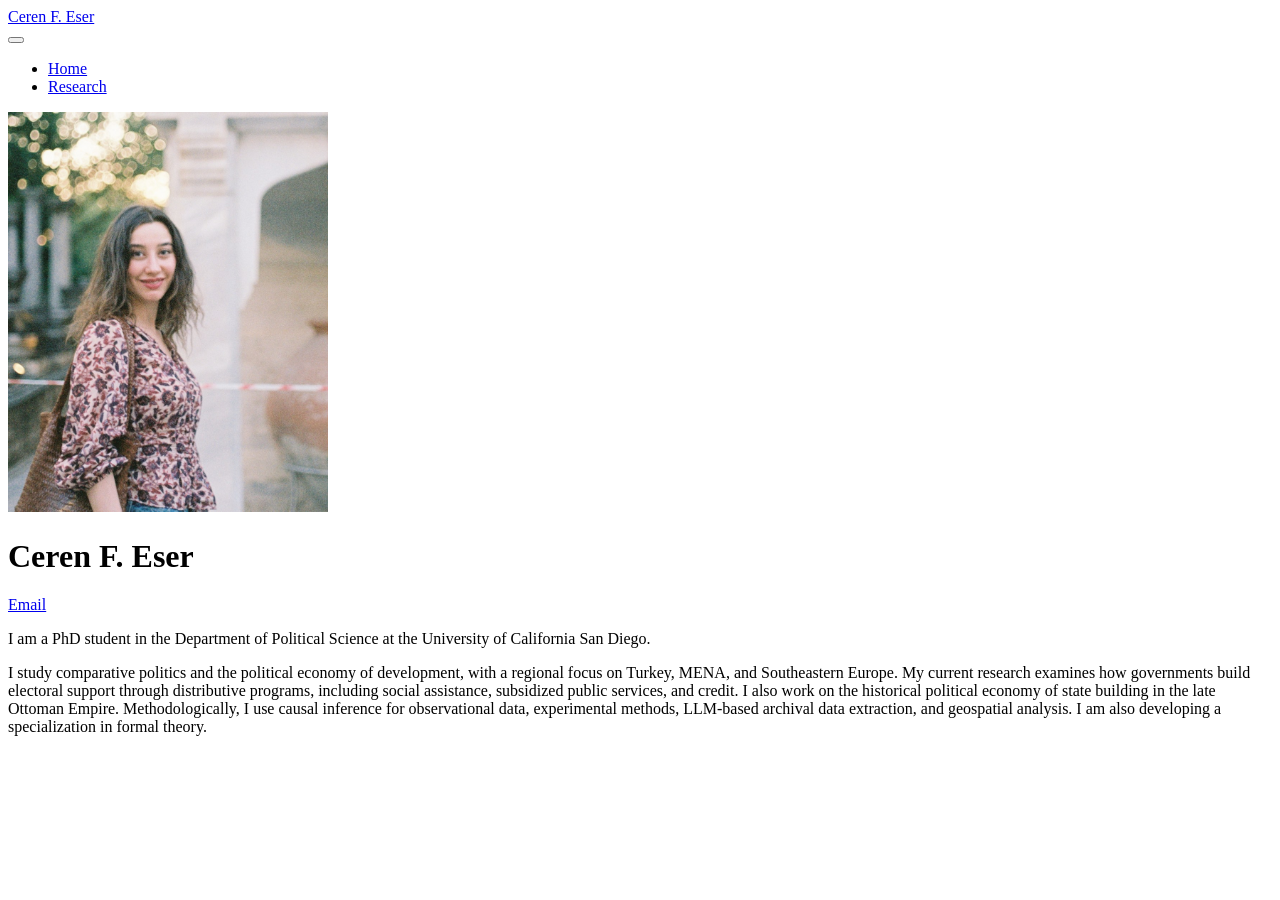
==== index.html @ 4d769c10 "Add files via upload" ====
<!DOCTYPE html>
<html xmlns="http://www.w3.org/1999/xhtml" lang="en" xml:lang="en"><head>

<meta charset="utf-8">
<meta name="generator" content="quarto-1.10.18">

<meta name="viewport" content="width=device-width, initial-scale=1.0, user-scalable=yes">


<title>Ceren F. Eser</title>
<style>
/* Default styles provided by pandoc.
** See https://pandoc.org/MANUAL.html#variables-for-html for config info.
*/
span.smallcaps{font-variant: small-caps;}
div.columns{display: flex; gap: 1.5em;}
div.column{flex: auto;}
@media screen {
div.columns{gap: min(4vw, 1.5em);}
div.column{overflow-x: auto;}
}
div.hanging-indent{margin-left: 1.5em; text-indent: -1.5em;}
ul.task-list{list-style: none;}
ul.task-list li input[type="checkbox"] {
  width: 0.8em;
  margin: 0 0.8em 0.2em -1em; /* quarto-specific, see https://github.com/quarto-dev/quarto-cli/issues/4556 */ 
  vertical-align: middle;
}
</style>


<script src="site_libs/quarto-nav/quarto-nav.js"></script>
<script src="site_libs/quarto-nav/headroom.min.js"></script>
<script src="site_libs/clipboard/clipboard.min.js"></script>
<script src="site_libs/quarto-html/quarto.js" type="module"></script>
<script src="site_libs/quarto-html/tabsets/tabsets.js" type="module"></script>
<script src="site_libs/quarto-html/popper.min.js"></script>
<script src="site_libs/quarto-html/tippy.umd.min.js"></script>
<link href="site_libs/quarto-html/tippy.css" rel="stylesheet">
<link href="site_libs/quarto-html/quarto-syntax-highlighting-64a204ab8560d761af7679ceaba22944.css" rel="stylesheet" id="quarto-text-highlighting-styles">
<script src="site_libs/bootstrap/bootstrap.min.js"></script>
<link href="site_libs/bootstrap/bootstrap-icons.css" rel="stylesheet">
<link href="site_libs/bootstrap/bootstrap-b2c6fd297240336badec5b0da7ace312.min.css" rel="stylesheet" append-hash="true" id="quarto-bootstrap" data-mode="light">
<script id="quarto-search-options" type="application/json">{
  "language": {
    "search-no-results-text": "No results",
    "search-matching-documents-text": "matching documents",
    "search-copy-link-title": "Copy link to search",
    "search-hide-matches-text": "Hide additional matches",
    "search-more-match-text": "more match in this document",
    "search-more-matches-text": "more matches in this document",
    "search-clear-button-title": "Clear",
    "search-text-placeholder": "",
    "search-detached-cancel-button-title": "Cancel",
    "search-submit-button-title": "Submit",
    "search-label": "Search"
  }
}</script>


</head>

<body class="nav-fixed fullcontent quarto-light">

<div id="quarto-search-results"></div>
  <header id="quarto-header" class="headroom fixed-top">
    <nav class="navbar navbar-expand-lg " data-bs-theme="dark">
      <div class="navbar-container container-fluid">
      <div class="navbar-brand-container mx-auto">
    <a class="navbar-brand" href="./index.html">
    <span class="navbar-title">Ceren F. Eser</span>
    </a>
  </div>
          <button class="navbar-toggler" type="button" data-bs-toggle="collapse" data-bs-target="#navbarCollapse" aria-controls="navbarCollapse" role="menu" aria-expanded="false" aria-label="Toggle navigation" onclick="if (window.quartoToggleHeadroom) { window.quartoToggleHeadroom(); }">
  <span class="navbar-toggler-icon"></span>
</button>
          <div class="collapse navbar-collapse" id="navbarCollapse">
            <ul class="navbar-nav navbar-nav-scroll ms-auto">
  <li class="nav-item">
    <a class="nav-link active" href="./index.html" aria-current="page"> 
<span class="menu-text">Home</span></a>
  </li>  
  <li class="nav-item">
    <a class="nav-link" href="./research.html"> 
<span class="menu-text">Research</span></a>
  </li>  
</ul>
          </div> <!-- /navcollapse -->
            <div class="quarto-navbar-tools">
</div>
      </div> <!-- /container-fluid -->
    </nav>
</header>
<!-- content -->
<div id="quarto-content" class="quarto-container page-columns page-rows-contents page-layout-article page-navbar">
<!-- sidebar -->
<!-- margin-sidebar -->
    
<!-- main -->
<div class="quarto-about-trestles">
  <div class="about-entity">
    <img src="profile.jpg" class="about-image
  rounded " style="width: 20em;">
<header id="title-block-header" class="quarto-title-block default">
<div class="quarto-title">
<h1 class="title">Ceren F. Eser</h1>
</div>
<div class="quarto-title-meta">
  </div>
</header>
    <div class="about-links">
  <a href="mailto:ceeser@ucsd.edu" class="about-link" rel="" target="">
    <i class="bi bi-envelope"></i>
     <span class="about-link-text">Email</span>
  </a>
</div>
  </div>
  <div class="about-contents"><main class="content" id="quarto-document-content">
<p>I am a PhD student in the Department of Political Science at the University of California San Diego.</p>
<p>I study comparative politics and the political economy of development, with a regional focus on Turkey, MENA, and Southeastern Europe. My current research examines how governments build electoral support through distributive programs, including social assistance, subsidized public services, and credit. I also work on the historical political economy of state building in the late Ottoman Empire. Methodologically, I use causal inference for observational data, experimental methods, LLM-based archival data extraction, and geospatial analysis. I am also developing a specialization in formal theory.</p>


</main></div>
</div>
 <!-- /main -->
<script id="quarto-html-after-body" type="application/javascript">
  window.document.addEventListener("DOMContentLoaded", function (event) {
    const isCodeAnnotation = (el) => {
      for (const clz of el.classList) {
        if (clz.startsWith('code-annotation-')) {                     
          return true;
        }
      }
      return false;
    }
    const onCopySuccess = function(e) {
      // button target
      const button = e.trigger;
      // don't keep focus
      button.blur();
      // flash "checked"
      button.classList.add('code-copy-button-checked');
      var currentTitle = button.getAttribute("title");
      button.setAttribute("title", "Copied!");
      let tooltip;
      if (window.bootstrap) {
        button.setAttribute("data-bs-toggle", "tooltip");
        button.setAttribute("data-bs-placement", "left");
        button.setAttribute("data-bs-title", "Copied!");
        tooltip = new bootstrap.Tooltip(button, 
          { trigger: "manual", 
            customClass: "code-copy-button-tooltip",
            offset: [0, -8]});
        tooltip.show();    
      }
      setTimeout(function() {
        if (tooltip) {
          tooltip.hide();
          button.removeAttribute("data-bs-title");
          button.removeAttribute("data-bs-toggle");
          button.removeAttribute("data-bs-placement");
        }
        button.setAttribute("title", currentTitle);
        button.classList.remove('code-copy-button-checked');
      }, 1000);
      // clear code selection
      e.clearSelection();
    }
    const getTextToCopy = function(trigger) {
      const outerScaffold = trigger.parentElement.cloneNode(true);
      const codeEl = outerScaffold.querySelector('code');
      for (const childEl of codeEl.children) {
        if (isCodeAnnotation(childEl)) {
          childEl.remove();
        }
      }
      return codeEl.innerText;
    }
    const clipboard = new window.ClipboardJS('.code-copy-button:not([data-in-quarto-modal])', {
      text: getTextToCopy
    });
    clipboard.on('success', onCopySuccess);
    if (window.document.getElementById('quarto-embedded-source-code-modal')) {
      const clipboardModal = new window.ClipboardJS('.code-copy-button[data-in-quarto-modal]', {
        text: getTextToCopy,
        container: window.document.getElementById('quarto-embedded-source-code-modal')
      });
      clipboardModal.on('success', onCopySuccess);
    }
      var localhostRegex = new RegExp(/^(?:http|https):\/\/localhost\:?[0-9]*\//);
      var mailtoRegex = new RegExp(/^mailto:/);
        var filterRegex = new RegExp('/' + window.location.host + '/');
      var isInternal = (href) => {
          return filterRegex.test(href) || localhostRegex.test(href) || mailtoRegex.test(href);
      }
      // Inspect non-navigation links and adorn them if external
     var links = window.document.querySelectorAll('a[href]:not(.nav-link):not(.navbar-brand):not(.toc-action):not(.sidebar-link):not(.sidebar-item-toggle):not(.pagination-link):not(.no-external):not([aria-hidden]):not(.dropdown-item):not(.quarto-navigation-tool):not(.about-link)');
      for (var i=0; i<links.length; i++) {
        const link = links[i];
        if (!isInternal(link.href)) {
          // undo the damage that might have been done by quarto-nav.js in the case of
          // links that we want to consider external
          if (link.dataset.originalHref !== undefined) {
            link.href = link.dataset.originalHref;
          }
        }
      }
    function tippyHover(el, contentFn, onTriggerFn, onUntriggerFn) {
      const config = {
        allowHTML: true,
        maxWidth: 500,
        delay: 100,
        arrow: false,
        appendTo: function(el) {
            return el.parentElement;
        },
        interactive: true,
        interactiveBorder: 10,
        theme: 'quarto',
        placement: 'bottom-start',
      };
      if (contentFn) {
        config.content = contentFn;
      }
      if (onTriggerFn) {
        config.onTrigger = onTriggerFn;
      }
      if (onUntriggerFn) {
        config.onUntrigger = onUntriggerFn;
      }
      window.tippy(el, config); 
    }
    const noterefs = window.document.querySelectorAll('a[role="doc-noteref"]');
    for (var i=0; i<noterefs.length; i++) {
      const ref = noterefs[i];
      tippyHover(ref, function() {
        // use id or data attribute instead here
        let href = ref.getAttribute('data-footnote-href') || ref.getAttribute('href');
        try { href = new URL(href).hash; } catch {}
        const id = href.replace(/^#\/?/, "");
        const note = window.document.getElementById(id);
        if (note) {
          return note.innerHTML;
        } else {
          return "";
        }
      });
    }
    const xrefs = window.document.querySelectorAll('a.quarto-xref');
    const processXRef = (id, note) => {
      // Strip column container classes
      const stripColumnClz = (el) => {
        el.classList.remove("page-full", "page-columns");
        if (el.children) {
          for (const child of el.children) {
            stripColumnClz(child);
          }
        }
      }
      stripColumnClz(note)
      if (id === null || id.startsWith('sec-')) {
        // Special case sections, only their first couple elements
        const container = document.createElement("div");
        if (note.children && note.children.length > 2) {
          container.appendChild(note.children[0].cloneNode(true));
          for (let i = 1; i < note.children.length; i++) {
            const child = note.children[i];
            if (child.tagName === "P" && child.innerText === "") {
              continue;
            } else {
              container.appendChild(child.cloneNode(true));
              break;
            }
          }
          if (window.Quarto?.typesetMath) {
            window.Quarto.typesetMath(container);
          }
          return container.innerHTML
        } else {
          if (window.Quarto?.typesetMath) {
            window.Quarto.typesetMath(note);
          }
          return note.innerHTML;
        }
      } else {
        // Remove any anchor links if they are present
        const anchorLink = note.querySelector('a.anchorjs-link');
        if (anchorLink) {
          anchorLink.remove();
        }
        if (window.Quarto?.typesetMath) {
          window.Quarto.typesetMath(note);
        }
        if (note.classList.contains("callout")) {
          return note.outerHTML;
        } else {
          return note.innerHTML;
        }
      }
    }
    for (var i=0; i<xrefs.length; i++) {
      const xref = xrefs[i];
      tippyHover(xref, undefined, function(instance) {
        instance.disable();
        let url = xref.getAttribute('href');
        let hash = undefined; 
        if (url.startsWith('#')) {
          hash = url;
        } else {
          try { hash = new URL(url).hash; } catch {}
        }
        if (hash) {
          const id = hash.replace(/^#\/?/, "");
          const note = window.document.getElementById(id);
          if (note !== null) {
            try {
              const html = processXRef(id, note.cloneNode(true));
              instance.setContent(html);
            } finally {
              instance.enable();
              instance.show();
            }
          } else {
            // See if we can fetch this
            fetch(url.split('#')[0])
            .then(res => res.text())
            .then(html => {
              const parser = new DOMParser();
              const htmlDoc = parser.parseFromString(html, "text/html");
              const note = htmlDoc.getElementById(id);
              if (note !== null) {
                const html = processXRef(id, note);
                instance.setContent(html);
              } 
            }).finally(() => {
              instance.enable();
              instance.show();
            });
          }
        } else {
          // See if we can fetch a full url (with no hash to target)
          // This is a special case and we should probably do some content thinning / targeting
          fetch(url)
          .then(res => res.text())
          .then(html => {
            const parser = new DOMParser();
            const htmlDoc = parser.parseFromString(html, "text/html");
            const note = htmlDoc.querySelector('main.content');
            if (note !== null) {
              // This should only happen for chapter cross references
              // (since there is no id in the URL)
              // remove the first header
              if (note.children.length > 0 && note.children[0].tagName === "HEADER") {
                note.children[0].remove();
              }
              const html = processXRef(null, note);
              instance.setContent(html);
            } 
          }).finally(() => {
            instance.enable();
            instance.show();
          });
        }
      }, function(instance) {
      });
    }
        let selectedAnnoteEl;
        const selectorForAnnotation = ( cell, annotation) => {
          let cellAttr = 'data-code-cell="' + cell + '"';
          let lineAttr = 'data-code-annotation="' +  annotation + '"';
          const selector = 'span[' + cellAttr + '][' + lineAttr + ']';
          return selector;
        }
        const selectCodeLines = (annoteEl) => {
          const doc = window.document;
          const targetCell = annoteEl.getAttribute("data-target-cell");
          const targetAnnotation = annoteEl.getAttribute("data-target-annotation");
          const annoteSpan = window.document.querySelector(selectorForAnnotation(targetCell, targetAnnotation));
          const lines = annoteSpan.getAttribute("data-code-lines").split(",");
          const lineIds = lines.map((line) => {
            return targetCell + "-" + line;
          })
          let top = null;
          let height = null;
          let parent = null;
          if (lineIds.length > 0) {
              //compute the position of the single el (top and bottom and make a div)
              const el = window.document.getElementById(lineIds[0]);
              top = el.offsetTop;
              height = el.offsetHeight;
              parent = el.parentElement.parentElement;
            if (lineIds.length > 1) {
              const lastEl = window.document.getElementById(lineIds[lineIds.length - 1]);
              const bottom = lastEl.offsetTop + lastEl.offsetHeight;
              height = bottom - top;
            }
            if (top !== null && height !== null && parent !== null) {
              // cook up a div (if necessary) and position it 
              let div = window.document.getElementById("code-annotation-line-highlight");
              if (div === null) {
                div = window.document.createElement("div");
                div.setAttribute("id", "code-annotation-line-highlight");
                div.style.position = 'absolute';
                parent.appendChild(div);
              }
              div.style.top = top - 2 + "px";
              div.style.height = height + 4 + "px";
              div.style.left = 0;
              let gutterDiv = window.document.getElementById("code-annotation-line-highlight-gutter");
              if (gutterDiv === null) {
                gutterDiv = window.document.createElement("div");
                gutterDiv.setAttribute("id", "code-annotation-line-highlight-gutter");
                gutterDiv.style.position = 'absolute';
                const codeCell = window.document.getElementById(targetCell);
                const gutter = codeCell.querySelector('.code-annotation-gutter');
                gutter.appendChild(gutterDiv);
              }
              gutterDiv.style.top = top - 2 + "px";
              gutterDiv.style.height = height + 4 + "px";
            }
            selectedAnnoteEl = annoteEl;
          }
        };
        const unselectCodeLines = () => {
          const elementsIds = ["code-annotation-line-highlight", "code-annotation-line-highlight-gutter"];
          elementsIds.forEach((elId) => {
            const div = window.document.getElementById(elId);
            if (div) {
              div.remove();
            }
          });
          selectedAnnoteEl = undefined;
        };
          // Handle positioning of the toggle
      window.addEventListener(
        "resize",
        throttle(() => {
          elRect = undefined;
          if (selectedAnnoteEl) {
            selectCodeLines(selectedAnnoteEl);
          }
        }, 10)
      );
      function throttle(fn, ms) {
      let throttle = false;
      let timer;
        return (...args) => {
          if(!throttle) { // first call gets through
              fn.apply(this, args);
              throttle = true;
          } else { // all the others get throttled
              if(timer) clearTimeout(timer); // cancel #2
              timer = setTimeout(() => {
                fn.apply(this, args);
                timer = throttle = false;
              }, ms);
          }
        };
      }
        // Attach click handler to the DT
        const annoteDls = window.document.querySelectorAll('dt[data-target-cell]');
        for (const annoteDlNode of annoteDls) {
          annoteDlNode.addEventListener('click', (event) => {
            const clickedEl = event.target;
            if (clickedEl !== selectedAnnoteEl) {
              unselectCodeLines();
              const activeEl = window.document.querySelector('dt[data-target-cell].code-annotation-active');
              if (activeEl) {
                activeEl.classList.remove('code-annotation-active');
              }
              selectCodeLines(clickedEl);
              clickedEl.classList.add('code-annotation-active');
            } else {
              // Unselect the line
              unselectCodeLines();
              clickedEl.classList.remove('code-annotation-active');
            }
          });
        }
    const findCites = (el) => {
      const parentEl = el.parentElement;
      if (parentEl) {
        const cites = parentEl.dataset.cites;
        if (cites) {
          return {
            el,
            cites: cites.split(' ')
          };
        } else {
          return findCites(el.parentElement)
        }
      } else {
        return undefined;
      }
    };
    var bibliorefs = window.document.querySelectorAll('a[role="doc-biblioref"]');
    for (var i=0; i<bibliorefs.length; i++) {
      const ref = bibliorefs[i];
      const citeInfo = findCites(ref);
      if (citeInfo) {
        tippyHover(citeInfo.el, function() {
          var popup = window.document.createElement('div');
          citeInfo.cites.forEach(function(cite) {
            var citeDiv = window.document.createElement('div');
            citeDiv.classList.add('hanging-indent');
            citeDiv.classList.add('csl-entry');
            var biblioDiv = window.document.getElementById('ref-' + cite);
            if (biblioDiv) {
              citeDiv.innerHTML = biblioDiv.innerHTML;
            }
            popup.appendChild(citeDiv);
          });
          return popup.innerHTML;
        });
      }
    }
  });
  </script>
</div> <!-- /content -->




</body></html>
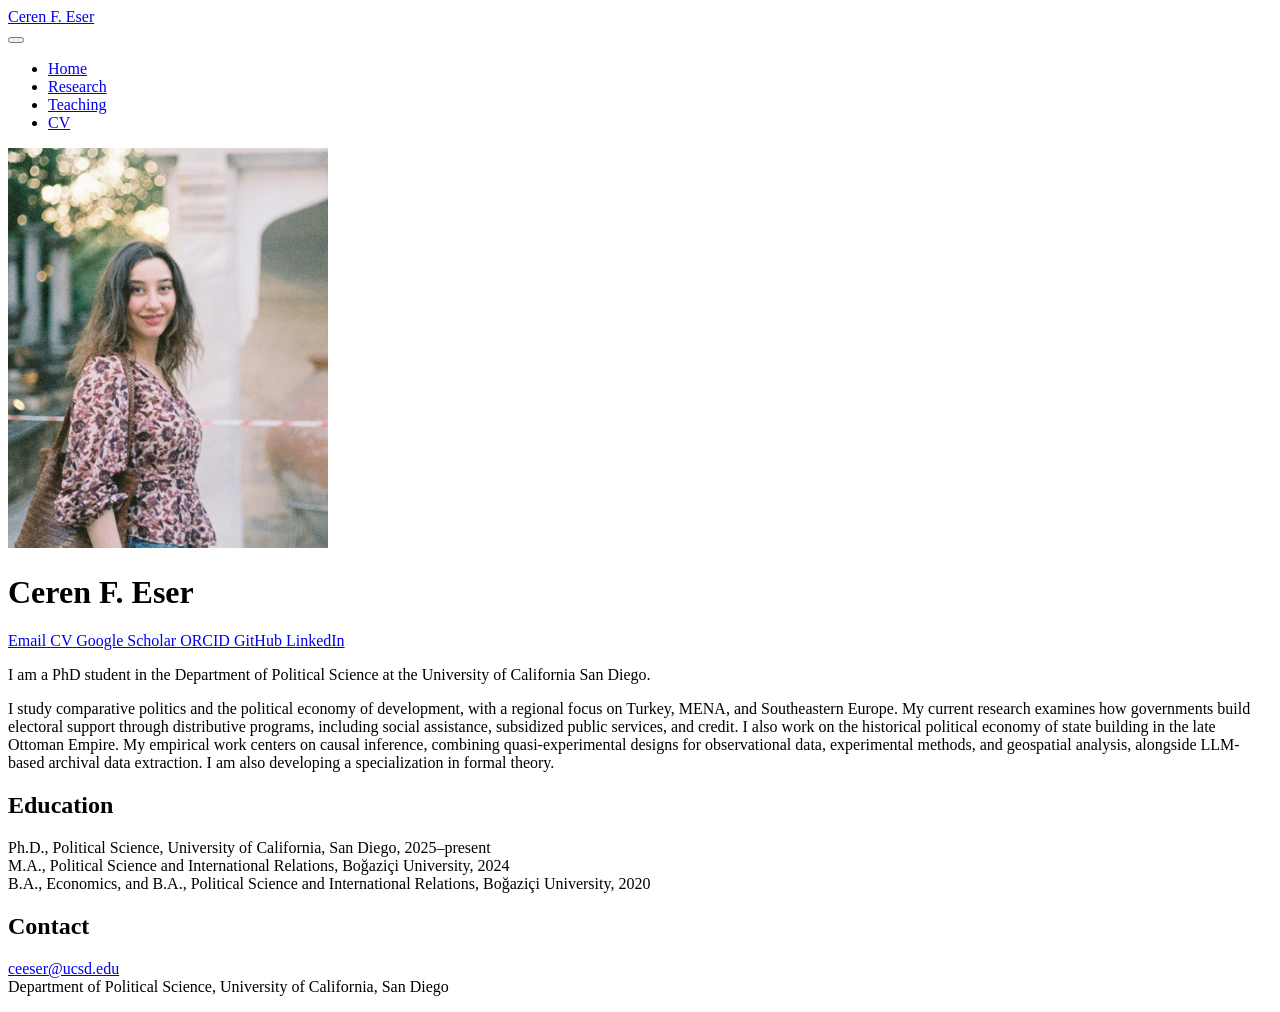
==== commit 3da54243: "Add files via upload" ====
--- a/index.html
+++ b/index.html
@@ -40,7 +40,7 @@
 <link href="site_libs/quarto-html/quarto-syntax-highlighting-64a204ab8560d761af7679ceaba22944.css" rel="stylesheet" id="quarto-text-highlighting-styles">
 <script src="site_libs/bootstrap/bootstrap.min.js"></script>
 <link href="site_libs/bootstrap/bootstrap-icons.css" rel="stylesheet">
-<link href="site_libs/bootstrap/bootstrap-b2c6fd297240336badec5b0da7ace312.min.css" rel="stylesheet" append-hash="true" id="quarto-bootstrap" data-mode="light">
+<link href="site_libs/bootstrap/bootstrap-7d92e22cf3b243f0cc836ddeb1051a14.min.css" rel="stylesheet" append-hash="true" id="quarto-bootstrap" data-mode="light">
 <script id="quarto-search-options" type="application/json">{
   "language": {
     "search-no-results-text": "No results",
@@ -83,6 +83,14 @@
   <li class="nav-item">
     <a class="nav-link" href="./research.html"> 
 <span class="menu-text">Research</span></a>
+  </li>  
+  <li class="nav-item">
+    <a class="nav-link" href="./teaching.html"> 
+<span class="menu-text">Teaching</span></a>
+  </li>  
+  <li class="nav-item">
+    <a class="nav-link" href="./cv.pdf"> 
+<span class="menu-text">CV</span></a>
   </li>  
 </ul>
           </div> <!-- /navcollapse -->
@@ -113,13 +121,44 @@
     <i class="bi bi-envelope"></i>
      <span class="about-link-text">Email</span>
   </a>
+  <a href="/cv.pdf" class="about-link" rel="" target="">
+    <i class="bi bi-file-earmark-text"></i>
+     <span class="about-link-text">CV</span>
+  </a>
+  <a href="https://scholar.google.com/citations?user=rYmWV2EAAAAJ" class="about-link" rel="" target="">
+    <i class="bi bi-google"></i>
+     <span class="about-link-text">Google Scholar</span>
+  </a>
+  <a href="https://orcid.org/0000-0001-7850-686X" class="about-link" rel="" target="">
+    <i class="bi bi-person-badge"></i>
+     <span class="about-link-text">ORCID</span>
+  </a>
+  <a href="https://github.com/cereneser" class="about-link" rel="" target="">
+    <i class="bi bi-github"></i>
+     <span class="about-link-text">GitHub</span>
+  </a>
+  <a href="https://www.linkedin.com/in/ceren-filiz-eser-454934a8" class="about-link" rel="" target="">
+    <i class="bi bi-linkedin"></i>
+     <span class="about-link-text">LinkedIn</span>
+  </a>
 </div>
   </div>
   <div class="about-contents"><main class="content" id="quarto-document-content">
 <p>I am a PhD student in the Department of Political Science at the University of California San Diego.</p>
-<p>I study comparative politics and the political economy of development, with a regional focus on Turkey, MENA, and Southeastern Europe. My current research examines how governments build electoral support through distributive programs, including social assistance, subsidized public services, and credit. I also work on the historical political economy of state building in the late Ottoman Empire. Methodologically, I use causal inference for observational data, experimental methods, LLM-based archival data extraction, and geospatial analysis. I am also developing a specialization in formal theory.</p>
-
-
+<p>I study comparative politics and the political economy of development, with a regional focus on Turkey, MENA, and Southeastern Europe. My current research examines how governments build electoral support through distributive programs, including social assistance, subsidized public services, and credit. I also work on the historical political economy of state building in the late Ottoman Empire. My empirical work centers on causal inference, combining quasi-experimental designs for observational data, experimental methods, and geospatial analysis, alongside LLM-based archival data extraction. I am also developing a specialization in formal theory.</p>
+<section id="education" class="level2">
+<h2 data-anchor-id="education">Education</h2>
+<p>Ph.D., Political Science, University of California, San Diego, 2025–present<br>
+M.A., Political Science and International Relations, Boğaziçi University, 2024<br>
+B.A., Economics, and B.A., Political Science and International Relations, Boğaziçi University, 2020</p>
+</section>
+<section id="contact" class="level2">
+<h2 data-anchor-id="contact">Contact</h2>
+<p><a href="mailto:ceeser@ucsd.edu">ceeser@ucsd.edu</a><br>
+Department of Political Science, University of California, San Diego</p>
+
+
+</section>
 </main></div>
 </div>
  <!-- /main -->
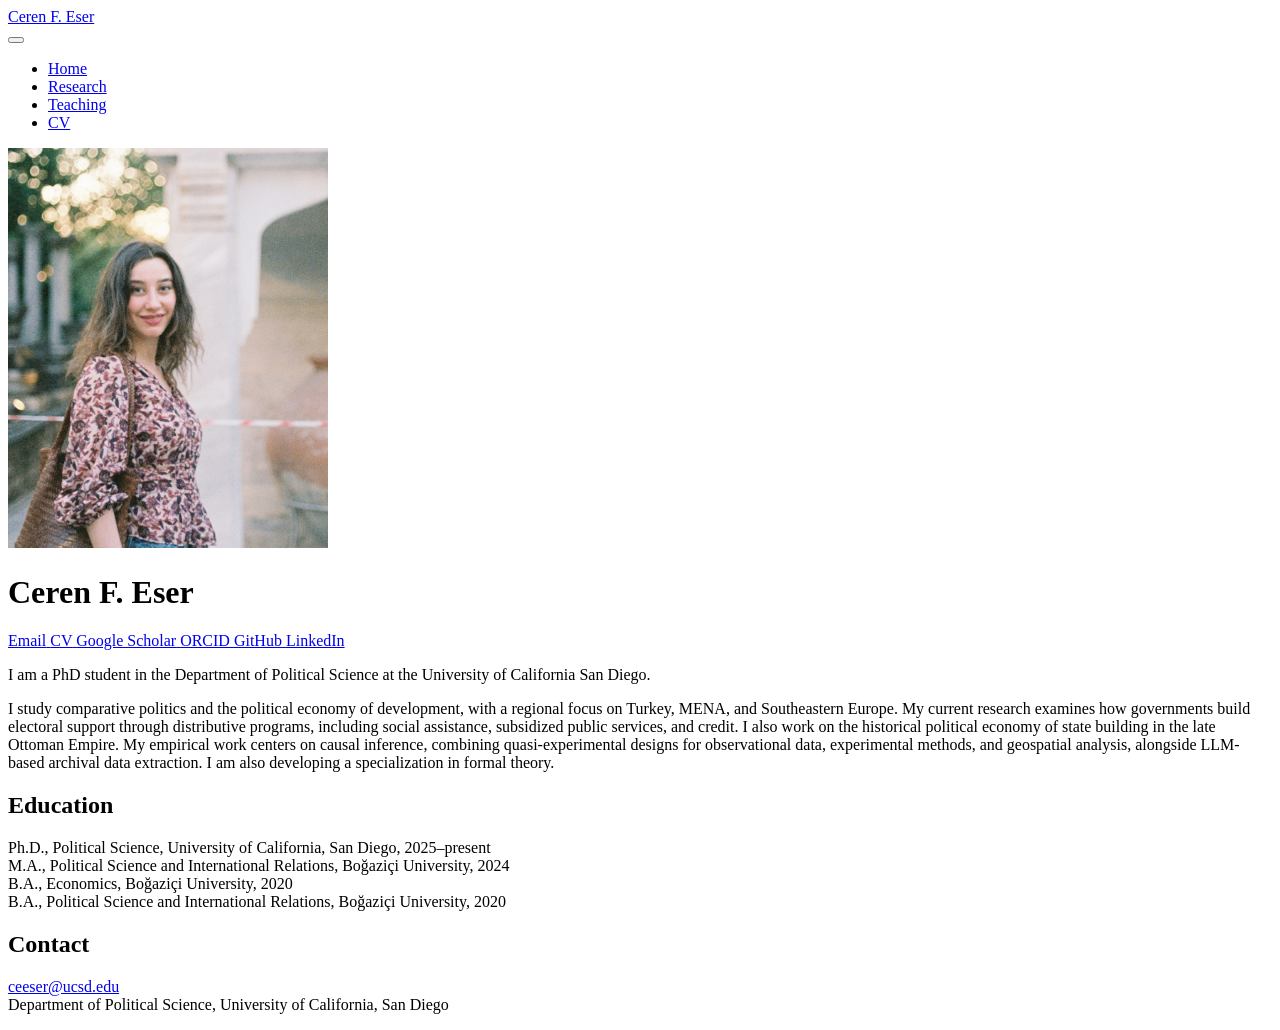
==== commit 0397d450: "Add files via upload" ====
--- a/index.html
+++ b/index.html
@@ -150,7 +150,8 @@
 <h2 data-anchor-id="education">Education</h2>
 <p>Ph.D., Political Science, University of California, San Diego, 2025–present<br>
 M.A., Political Science and International Relations, Boğaziçi University, 2024<br>
-B.A., Economics, and B.A., Political Science and International Relations, Boğaziçi University, 2020</p>
+B.A., Economics, Boğaziçi University, 2020<br>
+B.A., Political Science and International Relations, Boğaziçi University, 2020</p>
 </section>
 <section id="contact" class="level2">
 <h2 data-anchor-id="contact">Contact</h2>
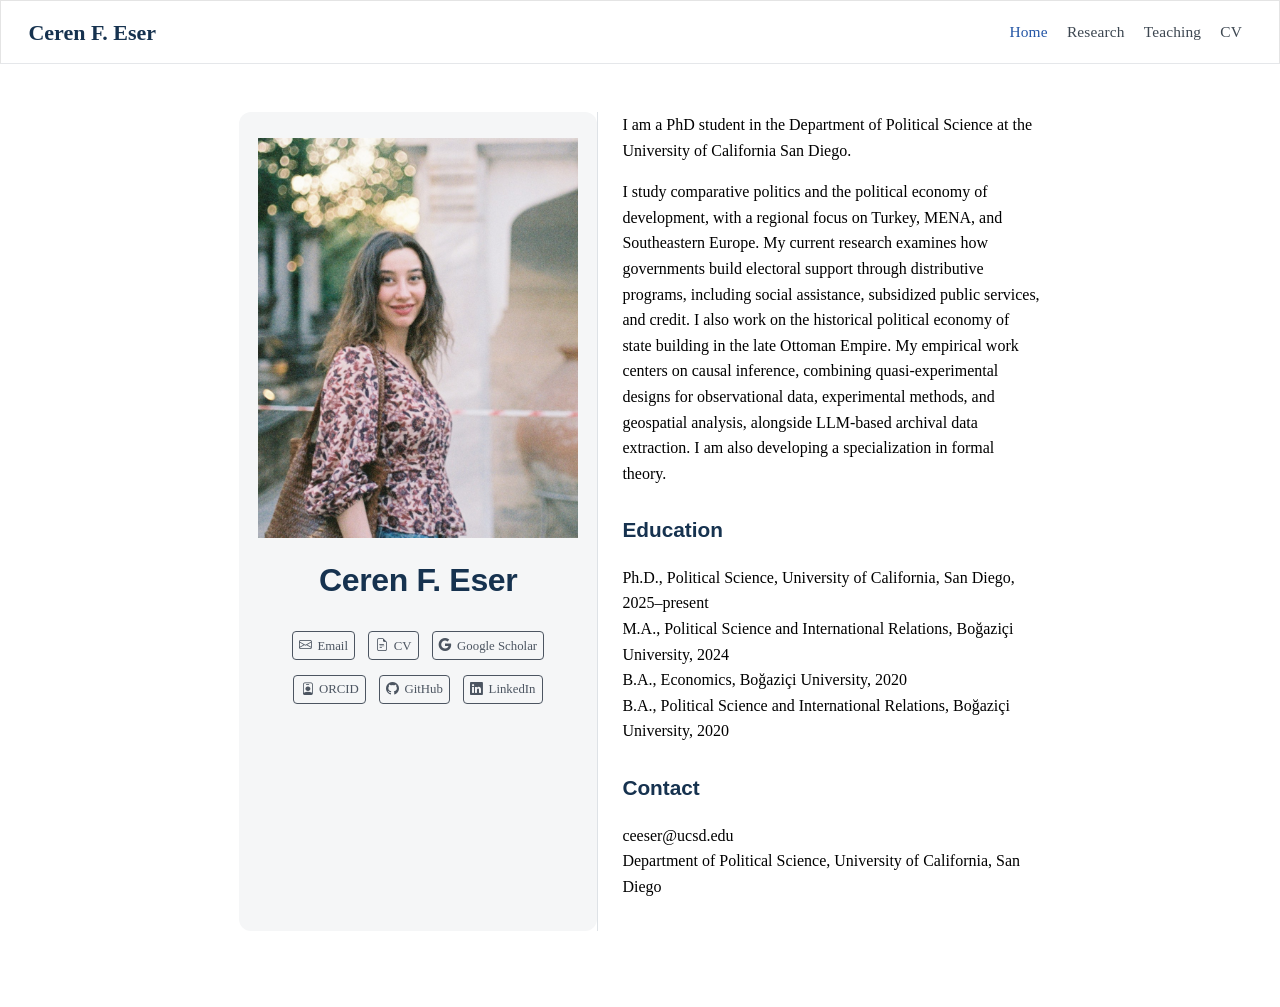
==== commit c7489380: "Add files via upload" ====
--- a/index.html
+++ b/index.html
@@ -9,9 +9,7 @@
 
 <title>Ceren F. Eser</title>
 <style>
-/* Default styles provided by pandoc.
-** See https://pandoc.org/MANUAL.html#variables-for-html for config info.
-*/
+
 span.smallcaps{font-variant: small-caps;}
 div.columns{display: flex; gap: 1.5em;}
 div.column{flex: auto;}
@@ -22,25 +20,2477 @@
 div.hanging-indent{margin-left: 1.5em; text-indent: -1.5em;}
 ul.task-list{list-style: none;}
 ul.task-list li input[type="checkbox"] {
-  width: 0.8em;
-  margin: 0 0.8em 0.2em -1em; /* quarto-specific, see https://github.com/quarto-dev/quarto-cli/issues/4556 */ 
-  vertical-align: middle;
+width: 0.8em;
+margin: 0 0.8em 0.2em -1em;  vertical-align: middle;
 }
 </style>
 
 
-<script src="site_libs/quarto-nav/quarto-nav.js"></script>
-<script src="site_libs/quarto-nav/headroom.min.js"></script>
-<script src="site_libs/clipboard/clipboard.min.js"></script>
-<script src="site_libs/quarto-html/quarto.js" type="module"></script>
-<script src="site_libs/quarto-html/tabsets/tabsets.js" type="module"></script>
-<script src="site_libs/quarto-html/popper.min.js"></script>
-<script src="site_libs/quarto-html/tippy.umd.min.js"></script>
-<link href="site_libs/quarto-html/tippy.css" rel="stylesheet">
-<link href="site_libs/quarto-html/quarto-syntax-highlighting-64a204ab8560d761af7679ceaba22944.css" rel="stylesheet" id="quarto-text-highlighting-styles">
-<script src="site_libs/bootstrap/bootstrap.min.js"></script>
-<link href="site_libs/bootstrap/bootstrap-icons.css" rel="stylesheet">
-<link href="site_libs/bootstrap/bootstrap-7d92e22cf3b243f0cc836ddeb1051a14.min.css" rel="stylesheet" append-hash="true" id="quarto-bootstrap" data-mode="light">
+<script>const headroomChanged = new CustomEvent("quarto-hrChanged", {
+  detail: {},
+  bubbles: true,
+  cancelable: false,
+  composed: false,
+});
+
+const announceDismiss = () => {
+  const annEl = window.document.getElementById("quarto-announcement");
+  if (annEl) {
+    annEl.remove();
+
+    const annId = annEl.getAttribute("data-announcement-id");
+    window.localStorage.setItem(`quarto-announce-${annId}`, "true");
+  }
+};
+
+const announceRegister = () => {
+  const annEl = window.document.getElementById("quarto-announcement");
+  if (annEl) {
+    const annId = annEl.getAttribute("data-announcement-id");
+    const isDismissed =
+      window.localStorage.getItem(`quarto-announce-${annId}`) || false;
+    if (isDismissed) {
+      announceDismiss();
+      return;
+    } else {
+      annEl.classList.remove("hidden");
+    }
+
+    const actionEl = annEl.querySelector(".quarto-announcement-action");
+    if (actionEl) {
+      actionEl.addEventListener("click", function (e) {
+        e.preventDefault();
+        // Hide the bar immediately
+        announceDismiss();
+      });
+    }
+  }
+};
+
+window.document.addEventListener("DOMContentLoaded", function () {
+  let init = false;
+
+  announceRegister();
+
+  // Manage the back to top button, if one is present.
+  let lastScrollTop = window.pageYOffset || document.documentElement.scrollTop;
+  const scrollDownBuffer = 5;
+  const scrollUpBuffer = 35;
+  const btn = document.getElementById("quarto-back-to-top");
+  const hideBackToTop = () => {
+    btn.style.display = "none";
+  };
+  const showBackToTop = () => {
+    btn.style.display = "inline-block";
+  };
+  if (btn) {
+    window.document.addEventListener(
+      "scroll",
+      function () {
+        const currentScrollTop =
+          window.pageYOffset || document.documentElement.scrollTop;
+
+        // Shows and hides the button 'intelligently' as the user scrolls
+        if (currentScrollTop - scrollDownBuffer > lastScrollTop) {
+          hideBackToTop();
+          lastScrollTop = currentScrollTop <= 0 ? 0 : currentScrollTop;
+        } else if (currentScrollTop < lastScrollTop - scrollUpBuffer) {
+          showBackToTop();
+          lastScrollTop = currentScrollTop <= 0 ? 0 : currentScrollTop;
+        }
+
+        // Show the button at the bottom, hides it at the top
+        if (currentScrollTop <= 0) {
+          hideBackToTop();
+        } else if (
+          window.innerHeight + currentScrollTop >=
+          document.body.offsetHeight
+        ) {
+          showBackToTop();
+        }
+      },
+      false
+    );
+  }
+
+  function throttle(func, wait) {
+    var timeout;
+    return function () {
+      const context = this;
+      const args = arguments;
+      const later = function () {
+        clearTimeout(timeout);
+        timeout = null;
+        func.apply(context, args);
+      };
+
+      if (!timeout) {
+        timeout = setTimeout(later, wait);
+      }
+    };
+  }
+
+  function headerOffset() {
+    // Set an offset if there is are fixed top navbar
+    const headerEl = window.document.querySelector("header.fixed-top");
+    if (headerEl) {
+      return headerEl.clientHeight;
+    } else {
+      return 0;
+    }
+  }
+
+  function footerOffset() {
+    const footerEl = window.document.querySelector("footer.footer");
+    if (footerEl) {
+      return footerEl.clientHeight;
+    } else {
+      return 0;
+    }
+  }
+
+  function dashboardOffset() {
+    const dashboardNavEl = window.document.getElementById(
+      "quarto-dashboard-header"
+    );
+    if (dashboardNavEl !== null) {
+      return dashboardNavEl.clientHeight;
+    } else {
+      return 0;
+    }
+  }
+
+  function updateDocumentOffsetWithoutAnimation() {
+    updateDocumentOffset(false);
+  }
+
+  function updateDocumentOffset(animated) {
+    // set body offset
+    const topOffset = headerOffset();
+    const bodyOffset = topOffset + footerOffset() + dashboardOffset();
+    const bodyEl = window.document.body;
+    bodyEl.setAttribute("data-bs-offset", topOffset);
+    bodyEl.style.paddingTop = topOffset + "px";
+
+    // deal with sidebar offsets
+    const sidebars = window.document.querySelectorAll(
+      ".sidebar, .headroom-target"
+    );
+    sidebars.forEach((sidebar) => {
+      if (!animated) {
+        sidebar.classList.add("notransition");
+        // Remove the no transition class after the animation has time to complete
+        setTimeout(function () {
+          sidebar.classList.remove("notransition");
+        }, 201);
+      }
+
+      if (window.Headroom && sidebar.classList.contains("sidebar-unpinned")) {
+        sidebar.style.top = "0";
+        sidebar.style.maxHeight = "100vh";
+      } else {
+        sidebar.style.top = topOffset + "px";
+        sidebar.style.maxHeight = "calc(100vh - " + topOffset + "px)";
+      }
+    });
+
+    // allow space for footer
+    const mainContainer = window.document.querySelector(".quarto-container");
+    if (mainContainer) {
+      mainContainer.style.minHeight = "calc(100vh - " + bodyOffset + "px)";
+    }
+
+    // link offset
+    let linkStyle = window.document.querySelector("#quarto-target-style");
+    if (!linkStyle) {
+      linkStyle = window.document.createElement("style");
+      linkStyle.setAttribute("id", "quarto-target-style");
+      window.document.head.appendChild(linkStyle);
+    }
+    while (linkStyle.firstChild) {
+      linkStyle.removeChild(linkStyle.firstChild);
+    }
+    if (topOffset > 0) {
+      linkStyle.appendChild(
+        window.document.createTextNode(`
+      section:target::before {
+        content: "";
+        display: block;
+        height: ${topOffset}px;
+        margin: -${topOffset}px 0 0;
+      }`)
+      );
+    }
+    if (init) {
+      window.dispatchEvent(headroomChanged);
+    }
+    init = true;
+  }
+
+  // initialize headroom
+  var header = window.document.querySelector("#quarto-header");
+  if (header && window.Headroom) {
+    const headroom = new window.Headroom(header, {
+      tolerance: 5,
+      onPin: function () {
+        const sidebars = window.document.querySelectorAll(
+          ".sidebar, .headroom-target"
+        );
+        sidebars.forEach((sidebar) => {
+          sidebar.classList.remove("sidebar-unpinned");
+        });
+        updateDocumentOffset();
+      },
+      onUnpin: function () {
+        const sidebars = window.document.querySelectorAll(
+          ".sidebar, .headroom-target"
+        );
+        sidebars.forEach((sidebar) => {
+          sidebar.classList.add("sidebar-unpinned");
+        });
+        updateDocumentOffset();
+      },
+    });
+    headroom.init();
+
+    let frozen = false;
+    window.quartoToggleHeadroom = function () {
+      if (frozen) {
+        headroom.unfreeze();
+        frozen = false;
+      } else {
+        headroom.freeze();
+        frozen = true;
+      }
+    };
+  }
+
+  window.addEventListener(
+    "hashchange",
+    function (e) {
+      if (
+        getComputedStyle(document.documentElement).scrollBehavior !== "smooth"
+      ) {
+        window.scrollTo(0, window.pageYOffset - headerOffset());
+      }
+    },
+    false
+  );
+
+  // Observe size changed for the header
+  const headerEl = window.document.querySelector("header.fixed-top");
+  if (headerEl && window.ResizeObserver) {
+    const observer = new window.ResizeObserver(() => {
+      setTimeout(updateDocumentOffsetWithoutAnimation, 0);
+    });
+    observer.observe(headerEl, {
+      attributes: true,
+      childList: true,
+      characterData: true,
+    });
+  } else {
+    window.addEventListener(
+      "resize",
+      throttle(updateDocumentOffsetWithoutAnimation, 50)
+    );
+  }
+  setTimeout(updateDocumentOffsetWithoutAnimation, 250);
+
+  // fixup index.html links if we aren't on the filesystem
+  if (window.location.protocol !== "file:") {
+    const links = window.document.querySelectorAll("a");
+    for (let i = 0; i < links.length; i++) {
+      if (links[i].href) {
+        links[i].dataset.originalHref = links[i].href;
+        // only strip index.html at the end of the path (optionally followed
+        // by a query or fragment) so that files like index.html.md
+        // (alternate-format twins) are left alone (#14667)
+        links[i].href = links[i].href.replace(/\/index\.html(?=[?#]|$)/, "/");
+      }
+    }
+
+    // Fixup any sharing links that require urls
+    // Append url to any sharing urls
+    const sharingLinks = window.document.querySelectorAll(
+      "a.sidebar-tools-main-item, a.quarto-navigation-tool, a.quarto-navbar-tools, a.quarto-navbar-tools-item"
+    );
+    for (let i = 0; i < sharingLinks.length; i++) {
+      const sharingLink = sharingLinks[i];
+      const href = sharingLink.getAttribute("href");
+      if (href) {
+        sharingLink.setAttribute(
+          "href",
+          href.replace("|url|", window.location.href)
+        );
+      }
+    }
+
+    // Scroll the active navigation item into view, if necessary
+    const navSidebar = window.document.querySelector("nav#quarto-sidebar");
+    if (navSidebar) {
+      // Find the active item
+      const activeItem = navSidebar.querySelector("li.sidebar-item a.active");
+      if (activeItem) {
+        // Wait for the scroll height and height to resolve by observing size changes on the
+        // nav element that is scrollable
+        const resizeObserver = new ResizeObserver((_entries) => {
+          // The bottom of the element
+          const elBottom = activeItem.offsetTop;
+          const viewBottom = navSidebar.scrollTop + navSidebar.clientHeight;
+
+          // The element height and scroll height are the same, then we are still loading
+          if (viewBottom !== navSidebar.scrollHeight) {
+            // Determine if the item isn't visible and scroll to it
+            if (elBottom >= viewBottom) {
+              navSidebar.scrollTop = elBottom;
+            }
+
+            // stop observing now since we've completed the scroll
+            resizeObserver.unobserve(navSidebar);
+          }
+        });
+        resizeObserver.observe(navSidebar);
+      }
+    }
+  }
+});
+</script>
+<script>/*!
+ * headroom.js v0.12.0 - Give your page some headroom. Hide your header until you need it
+ * Copyright (c) 2020 Nick Williams - http://wicky.nillia.ms/headroom.js
+ * License: MIT
+ */
+
+!function(t,n){"object"==typeof exports&&"undefined"!=typeof module?module.exports=n():"function"==typeof define&&define.amd?define(n):(t=t||self).Headroom=n()}(this,function(){"use strict";function t(){return"undefined"!=typeof window}function d(t){return function(t){return t&&t.document&&function(t){return 9===t.nodeType}(t.document)}(t)?function(t){var n=t.document,o=n.body,s=n.documentElement;return{scrollHeight:function(){return Math.max(o.scrollHeight,s.scrollHeight,o.offsetHeight,s.offsetHeight,o.clientHeight,s.clientHeight)},height:function(){return t.innerHeight||s.clientHeight||o.clientHeight},scrollY:function(){return void 0!==t.pageYOffset?t.pageYOffset:(s||o.parentNode||o).scrollTop}}}(t):function(t){return{scrollHeight:function(){return Math.max(t.scrollHeight,t.offsetHeight,t.clientHeight)},height:function(){return Math.max(t.offsetHeight,t.clientHeight)},scrollY:function(){return t.scrollTop}}}(t)}function n(t,s,e){var n,o=function(){var n=!1;try{var t={get passive(){n=!0}};window.addEventListener("test",t,t),window.removeEventListener("test",t,t)}catch(t){n=!1}return n}(),i=!1,r=d(t),l=r.scrollY(),a={};function c(){var t=Math.round(r.scrollY()),n=r.height(),o=r.scrollHeight();a.scrollY=t,a.lastScrollY=l,a.direction=l<t?"down":"up",a.distance=Math.abs(t-l),a.isOutOfBounds=t<0||o<t+n,a.top=t<=s.offset[a.direction],a.bottom=o<=t+n,a.toleranceExceeded=a.distance>s.tolerance[a.direction],e(a),l=t,i=!1}function h(){i||(i=!0,n=requestAnimationFrame(c))}var u=!!o&&{passive:!0,capture:!1};return t.addEventListener("scroll",h,u),c(),{destroy:function(){cancelAnimationFrame(n),t.removeEventListener("scroll",h,u)}}}function o(t){return t===Object(t)?t:{down:t,up:t}}function s(t,n){n=n||{},Object.assign(this,s.options,n),this.classes=Object.assign({},s.options.classes,n.classes),this.elem=t,this.tolerance=o(this.tolerance),this.offset=o(this.offset),this.initialised=!1,this.frozen=!1}return s.prototype={constructor:s,init:function(){return s.cutsTheMustard&&!this.initialised&&(this.addClass("initial"),this.initialised=!0,setTimeout(function(t){t.scrollTracker=n(t.scroller,{offset:t.offset,tolerance:t.tolerance},t.update.bind(t))},100,this)),this},destroy:function(){this.initialised=!1,Object.keys(this.classes).forEach(this.removeClass,this),this.scrollTracker.destroy()},unpin:function(){!this.hasClass("pinned")&&this.hasClass("unpinned")||(this.addClass("unpinned"),this.removeClass("pinned"),this.onUnpin&&this.onUnpin.call(this))},pin:function(){this.hasClass("unpinned")&&(this.addClass("pinned"),this.removeClass("unpinned"),this.onPin&&this.onPin.call(this))},freeze:function(){this.frozen=!0,this.addClass("frozen")},unfreeze:function(){this.frozen=!1,this.removeClass("frozen")},top:function(){this.hasClass("top")||(this.addClass("top"),this.removeClass("notTop"),this.onTop&&this.onTop.call(this))},notTop:function(){this.hasClass("notTop")||(this.addClass("notTop"),this.removeClass("top"),this.onNotTop&&this.onNotTop.call(this))},bottom:function(){this.hasClass("bottom")||(this.addClass("bottom"),this.removeClass("notBottom"),this.onBottom&&this.onBottom.call(this))},notBottom:function(){this.hasClass("notBottom")||(this.addClass("notBottom"),this.removeClass("bottom"),this.onNotBottom&&this.onNotBottom.call(this))},shouldUnpin:function(t){return"down"===t.direction&&!t.top&&t.toleranceExceeded},shouldPin:function(t){return"up"===t.direction&&t.toleranceExceeded||t.top},addClass:function(t){this.elem.classList.add.apply(this.elem.classList,this.classes[t].split(" "))},removeClass:function(t){this.elem.classList.remove.apply(this.elem.classList,this.classes[t].split(" "))},hasClass:function(t){return this.classes[t].split(" ").every(function(t){return this.classList.contains(t)},this.elem)},update:function(t){t.isOutOfBounds||!0!==this.frozen&&(t.top?this.top():this.notTop(),t.bottom?this.bottom():this.notBottom(),this.shouldUnpin(t)?this.unpin():this.shouldPin(t)&&this.pin())}},s.options={tolerance:{up:0,down:0},offset:0,scroller:t()?window:null,classes:{frozen:"headroom--frozen",pinned:"headroom--pinned",unpinned:"headroom--unpinned",top:"headroom--top",notTop:"headroom--not-top",bottom:"headroom--bottom",notBottom:"headroom--not-bottom",initial:"headroom"}},s.cutsTheMustard=!!(t()&&function(){}.bind&&"classList"in document.documentElement&&Object.assign&&Object.keys&&requestAnimationFrame),s});
+</script>
+<script>/*!
+ * clipboard.js v2.0.11
+ * https://clipboardjs.com/
+ *
+ * Licensed MIT © Zeno Rocha
+ */
+!function(t,e){"object"==typeof exports&&"object"==typeof module?module.exports=e():"function"==typeof define&&define.amd?define([],e):"object"==typeof exports?exports.ClipboardJS=e():t.ClipboardJS=e()}(this,function(){return n={686:function(t,e,n){"use strict";n.d(e,{default:function(){return b}});var e=n(279),i=n.n(e),e=n(370),u=n.n(e),e=n(817),r=n.n(e);function c(t){try{return document.execCommand(t)}catch(t){return}}var a=function(t){t=r()(t);return c("cut"),t};function o(t,e){var n,o,t=(n=t,o="rtl"===document.documentElement.getAttribute("dir"),(t=document.createElement("textarea")).style.fontSize="12pt",t.style.border="0",t.style.padding="0",t.style.margin="0",t.style.position="absolute",t.style[o?"right":"left"]="-9999px",o=window.pageYOffset||document.documentElement.scrollTop,t.style.top="".concat(o,"px"),t.setAttribute("readonly",""),t.value=n,t);return e.container.appendChild(t),e=r()(t),c("copy"),t.remove(),e}var f=function(t){var e=1<arguments.length&&void 0!==arguments[1]?arguments[1]:{container:document.body},n="";return"string"==typeof t?n=o(t,e):t instanceof HTMLInputElement&&!["text","search","url","tel","password"].includes(null==t?void 0:t.type)?n=o(t.value,e):(n=r()(t),c("copy")),n};function l(t){return(l="function"==typeof Symbol&&"symbol"==typeof Symbol.iterator?function(t){return typeof t}:function(t){return t&&"function"==typeof Symbol&&t.constructor===Symbol&&t!==Symbol.prototype?"symbol":typeof t})(t)}var s=function(){var t=0<arguments.length&&void 0!==arguments[0]?arguments[0]:{},e=t.action,n=void 0===e?"copy":e,o=t.container,e=t.target,t=t.text;if("copy"!==n&&"cut"!==n)throw new Error('Invalid "action" value, use either "copy" or "cut"');if(void 0!==e){if(!e||"object"!==l(e)||1!==e.nodeType)throw new Error('Invalid "target" value, use a valid Element');if("copy"===n&&e.hasAttribute("disabled"))throw new Error('Invalid "target" attribute. Please use "readonly" instead of "disabled" attribute');if("cut"===n&&(e.hasAttribute("readonly")||e.hasAttribute("disabled")))throw new Error('Invalid "target" attribute. You can\'t cut text from elements with "readonly" or "disabled" attributes')}return t?f(t,{container:o}):e?"cut"===n?a(e):f(e,{container:o}):void 0};function p(t){return(p="function"==typeof Symbol&&"symbol"==typeof Symbol.iterator?function(t){return typeof t}:function(t){return t&&"function"==typeof Symbol&&t.constructor===Symbol&&t!==Symbol.prototype?"symbol":typeof t})(t)}function d(t,e){for(var n=0;n<e.length;n++){var o=e[n];o.enumerable=o.enumerable||!1,o.configurable=!0,"value"in o&&(o.writable=!0),Object.defineProperty(t,o.key,o)}}function y(t,e){return(y=Object.setPrototypeOf||function(t,e){return t.__proto__=e,t})(t,e)}function h(n){var o=function(){if("undefined"==typeof Reflect||!Reflect.construct)return!1;if(Reflect.construct.sham)return!1;if("function"==typeof Proxy)return!0;try{return Date.prototype.toString.call(Reflect.construct(Date,[],function(){})),!0}catch(t){return!1}}();return function(){var t,e=v(n);return t=o?(t=v(this).constructor,Reflect.construct(e,arguments,t)):e.apply(this,arguments),e=this,!(t=t)||"object"!==p(t)&&"function"!=typeof t?function(t){if(void 0!==t)return t;throw new ReferenceError("this hasn't been initialised - super() hasn't been called")}(e):t}}function v(t){return(v=Object.setPrototypeOf?Object.getPrototypeOf:function(t){return t.__proto__||Object.getPrototypeOf(t)})(t)}function m(t,e){t="data-clipboard-".concat(t);if(e.hasAttribute(t))return e.getAttribute(t)}var b=function(){!function(t,e){if("function"!=typeof e&&null!==e)throw new TypeError("Super expression must either be null or a function");t.prototype=Object.create(e&&e.prototype,{constructor:{value:t,writable:!0,configurable:!0}}),e&&y(t,e)}(r,i());var t,e,n,o=h(r);function r(t,e){var n;return function(t){if(!(t instanceof r))throw new TypeError("Cannot call a class as a function")}(this),(n=o.call(this)).resolveOptions(e),n.listenClick(t),n}return t=r,n=[{key:"copy",value:function(t){var e=1<arguments.length&&void 0!==arguments[1]?arguments[1]:{container:document.body};return f(t,e)}},{key:"cut",value:function(t){return a(t)}},{key:"isSupported",value:function(){var t=0<arguments.length&&void 0!==arguments[0]?arguments[0]:["copy","cut"],t="string"==typeof t?[t]:t,e=!!document.queryCommandSupported;return t.forEach(function(t){e=e&&!!document.queryCommandSupported(t)}),e}}],(e=[{key:"resolveOptions",value:function(){var t=0<arguments.length&&void 0!==arguments[0]?arguments[0]:{};this.action="function"==typeof t.action?t.action:this.defaultAction,this.target="function"==typeof t.target?t.target:this.defaultTarget,this.text="function"==typeof t.text?t.text:this.defaultText,this.container="object"===p(t.container)?t.container:document.body}},{key:"listenClick",value:function(t){var e=this;this.listener=u()(t,"click",function(t){return e.onClick(t)})}},{key:"onClick",value:function(t){var e=t.delegateTarget||t.currentTarget,n=this.action(e)||"copy",t=s({action:n,container:this.container,target:this.target(e),text:this.text(e)});this.emit(t?"success":"error",{action:n,text:t,trigger:e,clearSelection:function(){e&&e.focus(),window.getSelection().removeAllRanges()}})}},{key:"defaultAction",value:function(t){return m("action",t)}},{key:"defaultTarget",value:function(t){t=m("target",t);if(t)return document.querySelector(t)}},{key:"defaultText",value:function(t){return m("text",t)}},{key:"destroy",value:function(){this.listener.destroy()}}])&&d(t.prototype,e),n&&d(t,n),r}()},828:function(t){var e;"undefined"==typeof Element||Element.prototype.matches||((e=Element.prototype).matches=e.matchesSelector||e.mozMatchesSelector||e.msMatchesSelector||e.oMatchesSelector||e.webkitMatchesSelector),t.exports=function(t,e){for(;t&&9!==t.nodeType;){if("function"==typeof t.matches&&t.matches(e))return t;t=t.parentNode}}},438:function(t,e,n){var u=n(828);function i(t,e,n,o,r){var i=function(e,n,t,o){return function(t){t.delegateTarget=u(t.target,n),t.delegateTarget&&o.call(e,t)}}.apply(this,arguments);return t.addEventListener(n,i,r),{destroy:function(){t.removeEventListener(n,i,r)}}}t.exports=function(t,e,n,o,r){return"function"==typeof t.addEventListener?i.apply(null,arguments):"function"==typeof n?i.bind(null,document).apply(null,arguments):("string"==typeof t&&(t=document.querySelectorAll(t)),Array.prototype.map.call(t,function(t){return i(t,e,n,o,r)}))}},879:function(t,n){n.node=function(t){return void 0!==t&&t instanceof HTMLElement&&1===t.nodeType},n.nodeList=function(t){var e=Object.prototype.toString.call(t);return void 0!==t&&("[object NodeList]"===e||"[object HTMLCollection]"===e)&&"length"in t&&(0===t.length||n.node(t[0]))},n.string=function(t){return"string"==typeof t||t instanceof String},n.fn=function(t){return"[object Function]"===Object.prototype.toString.call(t)}},370:function(t,e,n){var f=n(879),l=n(438);t.exports=function(t,e,n){if(!t&&!e&&!n)throw new Error("Missing required arguments");if(!f.string(e))throw new TypeError("Second argument must be a String");if(!f.fn(n))throw new TypeError("Third argument must be a Function");if(f.node(t))return c=e,a=n,(u=t).addEventListener(c,a),{destroy:function(){u.removeEventListener(c,a)}};if(f.nodeList(t))return o=t,r=e,i=n,Array.prototype.forEach.call(o,function(t){t.addEventListener(r,i)}),{destroy:function(){Array.prototype.forEach.call(o,function(t){t.removeEventListener(r,i)})}};if(f.string(t))return t=t,e=e,n=n,l(document.body,t,e,n);throw new TypeError("First argument must be a String, HTMLElement, HTMLCollection, or NodeList");var o,r,i,u,c,a}},817:function(t){t.exports=function(t){var e,n="SELECT"===t.nodeName?(t.focus(),t.value):"INPUT"===t.nodeName||"TEXTAREA"===t.nodeName?((e=t.hasAttribute("readonly"))||t.setAttribute("readonly",""),t.select(),t.setSelectionRange(0,t.value.length),e||t.removeAttribute("readonly"),t.value):(t.hasAttribute("contenteditable")&&t.focus(),n=window.getSelection(),(e=document.createRange()).selectNodeContents(t),n.removeAllRanges(),n.addRange(e),n.toString());return n}},279:function(t){function e(){}e.prototype={on:function(t,e,n){var o=this.e||(this.e={});return(o[t]||(o[t]=[])).push({fn:e,ctx:n}),this},once:function(t,e,n){var o=this;function r(){o.off(t,r),e.apply(n,arguments)}return r._=e,this.on(t,r,n)},emit:function(t){for(var e=[].slice.call(arguments,1),n=((this.e||(this.e={}))[t]||[]).slice(),o=0,r=n.length;o<r;o++)n[o].fn.apply(n[o].ctx,e);return this},off:function(t,e){var n=this.e||(this.e={}),o=n[t],r=[];if(o&&e)for(var i=0,u=o.length;i<u;i++)o[i].fn!==e&&o[i].fn._!==e&&r.push(o[i]);return r.length?n[t]=r:delete n[t],this}},t.exports=e,t.exports.TinyEmitter=e}},r={},o.n=function(t){var e=t&&t.__esModule?function(){return t.default}:function(){return t};return o.d(e,{a:e}),e},o.d=function(t,e){for(var n in e)o.o(e,n)&&!o.o(t,n)&&Object.defineProperty(t,n,{enumerable:!0,get:e[n]})},o.o=function(t,e){return Object.prototype.hasOwnProperty.call(t,e)},o(686).default;function o(t){if(r[t])return r[t].exports;var e=r[t]={exports:{}};return n[t](e,e.exports,o),e.exports}var n,r});</script>
+<script src="[data-uri]" type="module"></script>
+<script src="[data-uri]" type="module"></script>
+<script>/**
+ * @popperjs/core v2.11.7 - MIT License
+ */
+
+!function(e,t){"object"==typeof exports&&"undefined"!=typeof module?t(exports):"function"==typeof define&&define.amd?define(["exports"],t):t((e="undefined"!=typeof globalThis?globalThis:e||self).Popper={})}(this,(function(e){"use strict";function t(e){if(null==e)return window;if("[object Window]"!==e.toString()){var t=e.ownerDocument;return t&&t.defaultView||window}return e}function n(e){return e instanceof t(e).Element||e instanceof Element}function r(e){return e instanceof t(e).HTMLElement||e instanceof HTMLElement}function o(e){return"undefined"!=typeof ShadowRoot&&(e instanceof t(e).ShadowRoot||e instanceof ShadowRoot)}var i=Math.max,a=Math.min,s=Math.round;function f(){var e=navigator.userAgentData;return null!=e&&e.brands&&Array.isArray(e.brands)?e.brands.map((function(e){return e.brand+"/"+e.version})).join(" "):navigator.userAgent}function c(){return!/^((?!chrome|android).)*safari/i.test(f())}function p(e,o,i){void 0===o&&(o=!1),void 0===i&&(i=!1);var a=e.getBoundingClientRect(),f=1,p=1;o&&r(e)&&(f=e.offsetWidth>0&&s(a.width)/e.offsetWidth||1,p=e.offsetHeight>0&&s(a.height)/e.offsetHeight||1);var u=(n(e)?t(e):window).visualViewport,l=!c()&&i,d=(a.left+(l&&u?u.offsetLeft:0))/f,h=(a.top+(l&&u?u.offsetTop:0))/p,m=a.width/f,v=a.height/p;return{width:m,height:v,top:h,right:d+m,bottom:h+v,left:d,x:d,y:h}}function u(e){var n=t(e);return{scrollLeft:n.pageXOffset,scrollTop:n.pageYOffset}}function l(e){return e?(e.nodeName||"").toLowerCase():null}function d(e){return((n(e)?e.ownerDocument:e.document)||window.document).documentElement}function h(e){return p(d(e)).left+u(e).scrollLeft}function m(e){return t(e).getComputedStyle(e)}function v(e){var t=m(e),n=t.overflow,r=t.overflowX,o=t.overflowY;return/auto|scroll|overlay|hidden/.test(n+o+r)}function y(e,n,o){void 0===o&&(o=!1);var i,a,f=r(n),c=r(n)&&function(e){var t=e.getBoundingClientRect(),n=s(t.width)/e.offsetWidth||1,r=s(t.height)/e.offsetHeight||1;return 1!==n||1!==r}(n),m=d(n),y=p(e,c,o),g={scrollLeft:0,scrollTop:0},b={x:0,y:0};return(f||!f&&!o)&&(("body"!==l(n)||v(m))&&(g=(i=n)!==t(i)&&r(i)?{scrollLeft:(a=i).scrollLeft,scrollTop:a.scrollTop}:u(i)),r(n)?((b=p(n,!0)).x+=n.clientLeft,b.y+=n.clientTop):m&&(b.x=h(m))),{x:y.left+g.scrollLeft-b.x,y:y.top+g.scrollTop-b.y,width:y.width,height:y.height}}function g(e){var t=p(e),n=e.offsetWidth,r=e.offsetHeight;return Math.abs(t.width-n)<=1&&(n=t.width),Math.abs(t.height-r)<=1&&(r=t.height),{x:e.offsetLeft,y:e.offsetTop,width:n,height:r}}function b(e){return"html"===l(e)?e:e.assignedSlot||e.parentNode||(o(e)?e.host:null)||d(e)}function x(e){return["html","body","#document"].indexOf(l(e))>=0?e.ownerDocument.body:r(e)&&v(e)?e:x(b(e))}function w(e,n){var r;void 0===n&&(n=[]);var o=x(e),i=o===(null==(r=e.ownerDocument)?void 0:r.body),a=t(o),s=i?[a].concat(a.visualViewport||[],v(o)?o:[]):o,f=n.concat(s);return i?f:f.concat(w(b(s)))}function O(e){return["table","td","th"].indexOf(l(e))>=0}function j(e){return r(e)&&"fixed"!==m(e).position?e.offsetParent:null}function E(e){for(var n=t(e),i=j(e);i&&O(i)&&"static"===m(i).position;)i=j(i);return i&&("html"===l(i)||"body"===l(i)&&"static"===m(i).position)?n:i||function(e){var t=/firefox/i.test(f());if(/Trident/i.test(f())&&r(e)&&"fixed"===m(e).position)return null;var n=b(e);for(o(n)&&(n=n.host);r(n)&&["html","body"].indexOf(l(n))<0;){var i=m(n);if("none"!==i.transform||"none"!==i.perspective||"paint"===i.contain||-1!==["transform","perspective"].indexOf(i.willChange)||t&&"filter"===i.willChange||t&&i.filter&&"none"!==i.filter)return n;n=n.parentNode}return null}(e)||n}var D="top",A="bottom",L="right",P="left",M="auto",k=[D,A,L,P],W="start",B="end",H="viewport",T="popper",R=k.reduce((function(e,t){return e.concat([t+"-"+W,t+"-"+B])}),[]),S=[].concat(k,[M]).reduce((function(e,t){return e.concat([t,t+"-"+W,t+"-"+B])}),[]),V=["beforeRead","read","afterRead","beforeMain","main","afterMain","beforeWrite","write","afterWrite"];function q(e){var t=new Map,n=new Set,r=[];function o(e){n.add(e.name),[].concat(e.requires||[],e.requiresIfExists||[]).forEach((function(e){if(!n.has(e)){var r=t.get(e);r&&o(r)}})),r.push(e)}return e.forEach((function(e){t.set(e.name,e)})),e.forEach((function(e){n.has(e.name)||o(e)})),r}function C(e){return e.split("-")[0]}function N(e,t){var n=t.getRootNode&&t.getRootNode();if(e.contains(t))return!0;if(n&&o(n)){var r=t;do{if(r&&e.isSameNode(r))return!0;r=r.parentNode||r.host}while(r)}return!1}function I(e){return Object.assign({},e,{left:e.x,top:e.y,right:e.x+e.width,bottom:e.y+e.height})}function _(e,r,o){return r===H?I(function(e,n){var r=t(e),o=d(e),i=r.visualViewport,a=o.clientWidth,s=o.clientHeight,f=0,p=0;if(i){a=i.width,s=i.height;var u=c();(u||!u&&"fixed"===n)&&(f=i.offsetLeft,p=i.offsetTop)}return{width:a,height:s,x:f+h(e),y:p}}(e,o)):n(r)?function(e,t){var n=p(e,!1,"fixed"===t);return n.top=n.top+e.clientTop,n.left=n.left+e.clientLeft,n.bottom=n.top+e.clientHeight,n.right=n.left+e.clientWidth,n.width=e.clientWidth,n.height=e.clientHeight,n.x=n.left,n.y=n.top,n}(r,o):I(function(e){var t,n=d(e),r=u(e),o=null==(t=e.ownerDocument)?void 0:t.body,a=i(n.scrollWidth,n.clientWidth,o?o.scrollWidth:0,o?o.clientWidth:0),s=i(n.scrollHeight,n.clientHeight,o?o.scrollHeight:0,o?o.clientHeight:0),f=-r.scrollLeft+h(e),c=-r.scrollTop;return"rtl"===m(o||n).direction&&(f+=i(n.clientWidth,o?o.clientWidth:0)-a),{width:a,height:s,x:f,y:c}}(d(e)))}function F(e,t,o,s){var f="clippingParents"===t?function(e){var t=w(b(e)),o=["absolute","fixed"].indexOf(m(e).position)>=0&&r(e)?E(e):e;return n(o)?t.filter((function(e){return n(e)&&N(e,o)&&"body"!==l(e)})):[]}(e):[].concat(t),c=[].concat(f,[o]),p=c[0],u=c.reduce((function(t,n){var r=_(e,n,s);return t.top=i(r.top,t.top),t.right=a(r.right,t.right),t.bottom=a(r.bottom,t.bottom),t.left=i(r.left,t.left),t}),_(e,p,s));return u.width=u.right-u.left,u.height=u.bottom-u.top,u.x=u.left,u.y=u.top,u}function U(e){return e.split("-")[1]}function z(e){return["top","bottom"].indexOf(e)>=0?"x":"y"}function X(e){var t,n=e.reference,r=e.element,o=e.placement,i=o?C(o):null,a=o?U(o):null,s=n.x+n.width/2-r.width/2,f=n.y+n.height/2-r.height/2;switch(i){case D:t={x:s,y:n.y-r.height};break;case A:t={x:s,y:n.y+n.height};break;case L:t={x:n.x+n.width,y:f};break;case P:t={x:n.x-r.width,y:f};break;default:t={x:n.x,y:n.y}}var c=i?z(i):null;if(null!=c){var p="y"===c?"height":"width";switch(a){case W:t[c]=t[c]-(n[p]/2-r[p]/2);break;case B:t[c]=t[c]+(n[p]/2-r[p]/2)}}return t}function Y(e){return Object.assign({},{top:0,right:0,bottom:0,left:0},e)}function G(e,t){return t.reduce((function(t,n){return t[n]=e,t}),{})}function J(e,t){void 0===t&&(t={});var r=t,o=r.placement,i=void 0===o?e.placement:o,a=r.strategy,s=void 0===a?e.strategy:a,f=r.boundary,c=void 0===f?"clippingParents":f,u=r.rootBoundary,l=void 0===u?H:u,h=r.elementContext,m=void 0===h?T:h,v=r.altBoundary,y=void 0!==v&&v,g=r.padding,b=void 0===g?0:g,x=Y("number"!=typeof b?b:G(b,k)),w=m===T?"reference":T,O=e.rects.popper,j=e.elements[y?w:m],E=F(n(j)?j:j.contextElement||d(e.elements.popper),c,l,s),P=p(e.elements.reference),M=X({reference:P,element:O,strategy:"absolute",placement:i}),W=I(Object.assign({},O,M)),B=m===T?W:P,R={top:E.top-B.top+x.top,bottom:B.bottom-E.bottom+x.bottom,left:E.left-B.left+x.left,right:B.right-E.right+x.right},S=e.modifiersData.offset;if(m===T&&S){var V=S[i];Object.keys(R).forEach((function(e){var t=[L,A].indexOf(e)>=0?1:-1,n=[D,A].indexOf(e)>=0?"y":"x";R[e]+=V[n]*t}))}return R}var K={placement:"bottom",modifiers:[],strategy:"absolute"};function Q(){for(var e=arguments.length,t=new Array(e),n=0;n<e;n++)t[n]=arguments[n];return!t.some((function(e){return!(e&&"function"==typeof e.getBoundingClientRect)}))}function Z(e){void 0===e&&(e={});var t=e,r=t.defaultModifiers,o=void 0===r?[]:r,i=t.defaultOptions,a=void 0===i?K:i;return function(e,t,r){void 0===r&&(r=a);var i,s,f={placement:"bottom",orderedModifiers:[],options:Object.assign({},K,a),modifiersData:{},elements:{reference:e,popper:t},attributes:{},styles:{}},c=[],p=!1,u={state:f,setOptions:function(r){var i="function"==typeof r?r(f.options):r;l(),f.options=Object.assign({},a,f.options,i),f.scrollParents={reference:n(e)?w(e):e.contextElement?w(e.contextElement):[],popper:w(t)};var s,p,d=function(e){var t=q(e);return V.reduce((function(e,n){return e.concat(t.filter((function(e){return e.phase===n})))}),[])}((s=[].concat(o,f.options.modifiers),p=s.reduce((function(e,t){var n=e[t.name];return e[t.name]=n?Object.assign({},n,t,{options:Object.assign({},n.options,t.options),data:Object.assign({},n.data,t.data)}):t,e}),{}),Object.keys(p).map((function(e){return p[e]}))));return f.orderedModifiers=d.filter((function(e){return e.enabled})),f.orderedModifiers.forEach((function(e){var t=e.name,n=e.options,r=void 0===n?{}:n,o=e.effect;if("function"==typeof o){var i=o({state:f,name:t,instance:u,options:r}),a=function(){};c.push(i||a)}})),u.update()},forceUpdate:function(){if(!p){var e=f.elements,t=e.reference,n=e.popper;if(Q(t,n)){f.rects={reference:y(t,E(n),"fixed"===f.options.strategy),popper:g(n)},f.reset=!1,f.placement=f.options.placement,f.orderedModifiers.forEach((function(e){return f.modifiersData[e.name]=Object.assign({},e.data)}));for(var r=0;r<f.orderedModifiers.length;r++)if(!0!==f.reset){var o=f.orderedModifiers[r],i=o.fn,a=o.options,s=void 0===a?{}:a,c=o.name;"function"==typeof i&&(f=i({state:f,options:s,name:c,instance:u})||f)}else f.reset=!1,r=-1}}},update:(i=function(){return new Promise((function(e){u.forceUpdate(),e(f)}))},function(){return s||(s=new Promise((function(e){Promise.resolve().then((function(){s=void 0,e(i())}))}))),s}),destroy:function(){l(),p=!0}};if(!Q(e,t))return u;function l(){c.forEach((function(e){return e()})),c=[]}return u.setOptions(r).then((function(e){!p&&r.onFirstUpdate&&r.onFirstUpdate(e)})),u}}var $={passive:!0};var ee={name:"eventListeners",enabled:!0,phase:"write",fn:function(){},effect:function(e){var n=e.state,r=e.instance,o=e.options,i=o.scroll,a=void 0===i||i,s=o.resize,f=void 0===s||s,c=t(n.elements.popper),p=[].concat(n.scrollParents.reference,n.scrollParents.popper);return a&&p.forEach((function(e){e.addEventListener("scroll",r.update,$)})),f&&c.addEventListener("resize",r.update,$),function(){a&&p.forEach((function(e){e.removeEventListener("scroll",r.update,$)})),f&&c.removeEventListener("resize",r.update,$)}},data:{}};var te={name:"popperOffsets",enabled:!0,phase:"read",fn:function(e){var t=e.state,n=e.name;t.modifiersData[n]=X({reference:t.rects.reference,element:t.rects.popper,strategy:"absolute",placement:t.placement})},data:{}},ne={top:"auto",right:"auto",bottom:"auto",left:"auto"};function re(e){var n,r=e.popper,o=e.popperRect,i=e.placement,a=e.variation,f=e.offsets,c=e.position,p=e.gpuAcceleration,u=e.adaptive,l=e.roundOffsets,h=e.isFixed,v=f.x,y=void 0===v?0:v,g=f.y,b=void 0===g?0:g,x="function"==typeof l?l({x:y,y:b}):{x:y,y:b};y=x.x,b=x.y;var w=f.hasOwnProperty("x"),O=f.hasOwnProperty("y"),j=P,M=D,k=window;if(u){var W=E(r),H="clientHeight",T="clientWidth";if(W===t(r)&&"static"!==m(W=d(r)).position&&"absolute"===c&&(H="scrollHeight",T="scrollWidth"),W=W,i===D||(i===P||i===L)&&a===B)M=A,b-=(h&&W===k&&k.visualViewport?k.visualViewport.height:W[H])-o.height,b*=p?1:-1;if(i===P||(i===D||i===A)&&a===B)j=L,y-=(h&&W===k&&k.visualViewport?k.visualViewport.width:W[T])-o.width,y*=p?1:-1}var R,S=Object.assign({position:c},u&&ne),V=!0===l?function(e,t){var n=e.x,r=e.y,o=t.devicePixelRatio||1;return{x:s(n*o)/o||0,y:s(r*o)/o||0}}({x:y,y:b},t(r)):{x:y,y:b};return y=V.x,b=V.y,p?Object.assign({},S,((R={})[M]=O?"0":"",R[j]=w?"0":"",R.transform=(k.devicePixelRatio||1)<=1?"translate("+y+"px, "+b+"px)":"translate3d("+y+"px, "+b+"px, 0)",R)):Object.assign({},S,((n={})[M]=O?b+"px":"",n[j]=w?y+"px":"",n.transform="",n))}var oe={name:"computeStyles",enabled:!0,phase:"beforeWrite",fn:function(e){var t=e.state,n=e.options,r=n.gpuAcceleration,o=void 0===r||r,i=n.adaptive,a=void 0===i||i,s=n.roundOffsets,f=void 0===s||s,c={placement:C(t.placement),variation:U(t.placement),popper:t.elements.popper,popperRect:t.rects.popper,gpuAcceleration:o,isFixed:"fixed"===t.options.strategy};null!=t.modifiersData.popperOffsets&&(t.styles.popper=Object.assign({},t.styles.popper,re(Object.assign({},c,{offsets:t.modifiersData.popperOffsets,position:t.options.strategy,adaptive:a,roundOffsets:f})))),null!=t.modifiersData.arrow&&(t.styles.arrow=Object.assign({},t.styles.arrow,re(Object.assign({},c,{offsets:t.modifiersData.arrow,position:"absolute",adaptive:!1,roundOffsets:f})))),t.attributes.popper=Object.assign({},t.attributes.popper,{"data-popper-placement":t.placement})},data:{}};var ie={name:"applyStyles",enabled:!0,phase:"write",fn:function(e){var t=e.state;Object.keys(t.elements).forEach((function(e){var n=t.styles[e]||{},o=t.attributes[e]||{},i=t.elements[e];r(i)&&l(i)&&(Object.assign(i.style,n),Object.keys(o).forEach((function(e){var t=o[e];!1===t?i.removeAttribute(e):i.setAttribute(e,!0===t?"":t)})))}))},effect:function(e){var t=e.state,n={popper:{position:t.options.strategy,left:"0",top:"0",margin:"0"},arrow:{position:"absolute"},reference:{}};return Object.assign(t.elements.popper.style,n.popper),t.styles=n,t.elements.arrow&&Object.assign(t.elements.arrow.style,n.arrow),function(){Object.keys(t.elements).forEach((function(e){var o=t.elements[e],i=t.attributes[e]||{},a=Object.keys(t.styles.hasOwnProperty(e)?t.styles[e]:n[e]).reduce((function(e,t){return e[t]="",e}),{});r(o)&&l(o)&&(Object.assign(o.style,a),Object.keys(i).forEach((function(e){o.removeAttribute(e)})))}))}},requires:["computeStyles"]};var ae={name:"offset",enabled:!0,phase:"main",requires:["popperOffsets"],fn:function(e){var t=e.state,n=e.options,r=e.name,o=n.offset,i=void 0===o?[0,0]:o,a=S.reduce((function(e,n){return e[n]=function(e,t,n){var r=C(e),o=[P,D].indexOf(r)>=0?-1:1,i="function"==typeof n?n(Object.assign({},t,{placement:e})):n,a=i[0],s=i[1];return a=a||0,s=(s||0)*o,[P,L].indexOf(r)>=0?{x:s,y:a}:{x:a,y:s}}(n,t.rects,i),e}),{}),s=a[t.placement],f=s.x,c=s.y;null!=t.modifiersData.popperOffsets&&(t.modifiersData.popperOffsets.x+=f,t.modifiersData.popperOffsets.y+=c),t.modifiersData[r]=a}},se={left:"right",right:"left",bottom:"top",top:"bottom"};function fe(e){return e.replace(/left|right|bottom|top/g,(function(e){return se[e]}))}var ce={start:"end",end:"start"};function pe(e){return e.replace(/start|end/g,(function(e){return ce[e]}))}function ue(e,t){void 0===t&&(t={});var n=t,r=n.placement,o=n.boundary,i=n.rootBoundary,a=n.padding,s=n.flipVariations,f=n.allowedAutoPlacements,c=void 0===f?S:f,p=U(r),u=p?s?R:R.filter((function(e){return U(e)===p})):k,l=u.filter((function(e){return c.indexOf(e)>=0}));0===l.length&&(l=u);var d=l.reduce((function(t,n){return t[n]=J(e,{placement:n,boundary:o,rootBoundary:i,padding:a})[C(n)],t}),{});return Object.keys(d).sort((function(e,t){return d[e]-d[t]}))}var le={name:"flip",enabled:!0,phase:"main",fn:function(e){var t=e.state,n=e.options,r=e.name;if(!t.modifiersData[r]._skip){for(var o=n.mainAxis,i=void 0===o||o,a=n.altAxis,s=void 0===a||a,f=n.fallbackPlacements,c=n.padding,p=n.boundary,u=n.rootBoundary,l=n.altBoundary,d=n.flipVariations,h=void 0===d||d,m=n.allowedAutoPlacements,v=t.options.placement,y=C(v),g=f||(y===v||!h?[fe(v)]:function(e){if(C(e)===M)return[];var t=fe(e);return[pe(e),t,pe(t)]}(v)),b=[v].concat(g).reduce((function(e,n){return e.concat(C(n)===M?ue(t,{placement:n,boundary:p,rootBoundary:u,padding:c,flipVariations:h,allowedAutoPlacements:m}):n)}),[]),x=t.rects.reference,w=t.rects.popper,O=new Map,j=!0,E=b[0],k=0;k<b.length;k++){var B=b[k],H=C(B),T=U(B)===W,R=[D,A].indexOf(H)>=0,S=R?"width":"height",V=J(t,{placement:B,boundary:p,rootBoundary:u,altBoundary:l,padding:c}),q=R?T?L:P:T?A:D;x[S]>w[S]&&(q=fe(q));var N=fe(q),I=[];if(i&&I.push(V[H]<=0),s&&I.push(V[q]<=0,V[N]<=0),I.every((function(e){return e}))){E=B,j=!1;break}O.set(B,I)}if(j)for(var _=function(e){var t=b.find((function(t){var n=O.get(t);if(n)return n.slice(0,e).every((function(e){return e}))}));if(t)return E=t,"break"},F=h?3:1;F>0;F--){if("break"===_(F))break}t.placement!==E&&(t.modifiersData[r]._skip=!0,t.placement=E,t.reset=!0)}},requiresIfExists:["offset"],data:{_skip:!1}};function de(e,t,n){return i(e,a(t,n))}var he={name:"preventOverflow",enabled:!0,phase:"main",fn:function(e){var t=e.state,n=e.options,r=e.name,o=n.mainAxis,s=void 0===o||o,f=n.altAxis,c=void 0!==f&&f,p=n.boundary,u=n.rootBoundary,l=n.altBoundary,d=n.padding,h=n.tether,m=void 0===h||h,v=n.tetherOffset,y=void 0===v?0:v,b=J(t,{boundary:p,rootBoundary:u,padding:d,altBoundary:l}),x=C(t.placement),w=U(t.placement),O=!w,j=z(x),M="x"===j?"y":"x",k=t.modifiersData.popperOffsets,B=t.rects.reference,H=t.rects.popper,T="function"==typeof y?y(Object.assign({},t.rects,{placement:t.placement})):y,R="number"==typeof T?{mainAxis:T,altAxis:T}:Object.assign({mainAxis:0,altAxis:0},T),S=t.modifiersData.offset?t.modifiersData.offset[t.placement]:null,V={x:0,y:0};if(k){if(s){var q,N="y"===j?D:P,I="y"===j?A:L,_="y"===j?"height":"width",F=k[j],X=F+b[N],Y=F-b[I],G=m?-H[_]/2:0,K=w===W?B[_]:H[_],Q=w===W?-H[_]:-B[_],Z=t.elements.arrow,$=m&&Z?g(Z):{width:0,height:0},ee=t.modifiersData["arrow#persistent"]?t.modifiersData["arrow#persistent"].padding:{top:0,right:0,bottom:0,left:0},te=ee[N],ne=ee[I],re=de(0,B[_],$[_]),oe=O?B[_]/2-G-re-te-R.mainAxis:K-re-te-R.mainAxis,ie=O?-B[_]/2+G+re+ne+R.mainAxis:Q+re+ne+R.mainAxis,ae=t.elements.arrow&&E(t.elements.arrow),se=ae?"y"===j?ae.clientTop||0:ae.clientLeft||0:0,fe=null!=(q=null==S?void 0:S[j])?q:0,ce=F+ie-fe,pe=de(m?a(X,F+oe-fe-se):X,F,m?i(Y,ce):Y);k[j]=pe,V[j]=pe-F}if(c){var ue,le="x"===j?D:P,he="x"===j?A:L,me=k[M],ve="y"===M?"height":"width",ye=me+b[le],ge=me-b[he],be=-1!==[D,P].indexOf(x),xe=null!=(ue=null==S?void 0:S[M])?ue:0,we=be?ye:me-B[ve]-H[ve]-xe+R.altAxis,Oe=be?me+B[ve]+H[ve]-xe-R.altAxis:ge,je=m&&be?function(e,t,n){var r=de(e,t,n);return r>n?n:r}(we,me,Oe):de(m?we:ye,me,m?Oe:ge);k[M]=je,V[M]=je-me}t.modifiersData[r]=V}},requiresIfExists:["offset"]};var me={name:"arrow",enabled:!0,phase:"main",fn:function(e){var t,n=e.state,r=e.name,o=e.options,i=n.elements.arrow,a=n.modifiersData.popperOffsets,s=C(n.placement),f=z(s),c=[P,L].indexOf(s)>=0?"height":"width";if(i&&a){var p=function(e,t){return Y("number"!=typeof(e="function"==typeof e?e(Object.assign({},t.rects,{placement:t.placement})):e)?e:G(e,k))}(o.padding,n),u=g(i),l="y"===f?D:P,d="y"===f?A:L,h=n.rects.reference[c]+n.rects.reference[f]-a[f]-n.rects.popper[c],m=a[f]-n.rects.reference[f],v=E(i),y=v?"y"===f?v.clientHeight||0:v.clientWidth||0:0,b=h/2-m/2,x=p[l],w=y-u[c]-p[d],O=y/2-u[c]/2+b,j=de(x,O,w),M=f;n.modifiersData[r]=((t={})[M]=j,t.centerOffset=j-O,t)}},effect:function(e){var t=e.state,n=e.options.element,r=void 0===n?"[data-popper-arrow]":n;null!=r&&("string"!=typeof r||(r=t.elements.popper.querySelector(r)))&&N(t.elements.popper,r)&&(t.elements.arrow=r)},requires:["popperOffsets"],requiresIfExists:["preventOverflow"]};function ve(e,t,n){return void 0===n&&(n={x:0,y:0}),{top:e.top-t.height-n.y,right:e.right-t.width+n.x,bottom:e.bottom-t.height+n.y,left:e.left-t.width-n.x}}function ye(e){return[D,L,A,P].some((function(t){return e[t]>=0}))}var ge={name:"hide",enabled:!0,phase:"main",requiresIfExists:["preventOverflow"],fn:function(e){var t=e.state,n=e.name,r=t.rects.reference,o=t.rects.popper,i=t.modifiersData.preventOverflow,a=J(t,{elementContext:"reference"}),s=J(t,{altBoundary:!0}),f=ve(a,r),c=ve(s,o,i),p=ye(f),u=ye(c);t.modifiersData[n]={referenceClippingOffsets:f,popperEscapeOffsets:c,isReferenceHidden:p,hasPopperEscaped:u},t.attributes.popper=Object.assign({},t.attributes.popper,{"data-popper-reference-hidden":p,"data-popper-escaped":u})}},be=Z({defaultModifiers:[ee,te,oe,ie]}),xe=[ee,te,oe,ie,ae,le,he,me,ge],we=Z({defaultModifiers:xe});e.applyStyles=ie,e.arrow=me,e.computeStyles=oe,e.createPopper=we,e.createPopperLite=be,e.defaultModifiers=xe,e.detectOverflow=J,e.eventListeners=ee,e.flip=le,e.hide=ge,e.offset=ae,e.popperGenerator=Z,e.popperOffsets=te,e.preventOverflow=he,Object.defineProperty(e,"__esModule",{value:!0})}));
+
+</script>
+<script>!function(e,t){"object"==typeof exports&&"undefined"!=typeof module?module.exports=t(require("@popperjs/core")):"function"==typeof define&&define.amd?define(["@popperjs/core"],t):(e=e||self).tippy=t(e.Popper)}(this,(function(e){"use strict";var t={passive:!0,capture:!0},n=function(){return document.body};function r(e,t,n){if(Array.isArray(e)){var r=e[t];return null==r?Array.isArray(n)?n[t]:n:r}return e}function o(e,t){var n={}.toString.call(e);return 0===n.indexOf("[object")&&n.indexOf(t+"]")>-1}function i(e,t){return"function"==typeof e?e.apply(void 0,t):e}function a(e,t){return 0===t?e:function(r){clearTimeout(n),n=setTimeout((function(){e(r)}),t)};var n}function s(e,t){var n=Object.assign({},e);return t.forEach((function(e){delete n[e]})),n}function u(e){return[].concat(e)}function c(e,t){-1===e.indexOf(t)&&e.push(t)}function p(e){return e.split("-")[0]}function f(e){return[].slice.call(e)}function l(e){return Object.keys(e).reduce((function(t,n){return void 0!==e[n]&&(t[n]=e[n]),t}),{})}function d(){return document.createElement("div")}function v(e){return["Element","Fragment"].some((function(t){return o(e,t)}))}function m(e){return o(e,"MouseEvent")}function g(e){return!(!e||!e._tippy||e._tippy.reference!==e)}function h(e){return v(e)?[e]:function(e){return o(e,"NodeList")}(e)?f(e):Array.isArray(e)?e:f(document.querySelectorAll(e))}function b(e,t){e.forEach((function(e){e&&(e.style.transitionDuration=t+"ms")}))}function y(e,t){e.forEach((function(e){e&&e.setAttribute("data-state",t)}))}function w(e){var t,n=u(e)[0];return null!=n&&null!=(t=n.ownerDocument)&&t.body?n.ownerDocument:document}function E(e,t,n){var r=t+"EventListener";["transitionend","webkitTransitionEnd"].forEach((function(t){e[r](t,n)}))}function O(e,t){for(var n=t;n;){var r;if(e.contains(n))return!0;n=null==n.getRootNode||null==(r=n.getRootNode())?void 0:r.host}return!1}var x={isTouch:!1},C=0;function T(){x.isTouch||(x.isTouch=!0,window.performance&&document.addEventListener("mousemove",A))}function A(){var e=performance.now();e-C<20&&(x.isTouch=!1,document.removeEventListener("mousemove",A)),C=e}function L(){var e=document.activeElement;if(g(e)){var t=e._tippy;e.blur&&!t.state.isVisible&&e.blur()}}var D=!!("undefined"!=typeof window&&"undefined"!=typeof document)&&!!window.msCrypto,R=Object.assign({appendTo:n,aria:{content:"auto",expanded:"auto"},delay:0,duration:[300,250],getReferenceClientRect:null,hideOnClick:!0,ignoreAttributes:!1,interactive:!1,interactiveBorder:2,interactiveDebounce:0,moveTransition:"",offset:[0,10],onAfterUpdate:function(){},onBeforeUpdate:function(){},onCreate:function(){},onDestroy:function(){},onHidden:function(){},onHide:function(){},onMount:function(){},onShow:function(){},onShown:function(){},onTrigger:function(){},onUntrigger:function(){},onClickOutside:function(){},placement:"top",plugins:[],popperOptions:{},render:null,showOnCreate:!1,touch:!0,trigger:"mouseenter focus",triggerTarget:null},{animateFill:!1,followCursor:!1,inlinePositioning:!1,sticky:!1},{allowHTML:!1,animation:"fade",arrow:!0,content:"",inertia:!1,maxWidth:350,role:"tooltip",theme:"",zIndex:9999}),k=Object.keys(R);function P(e){var t=(e.plugins||[]).reduce((function(t,n){var r,o=n.name,i=n.defaultValue;o&&(t[o]=void 0!==e[o]?e[o]:null!=(r=R[o])?r:i);return t}),{});return Object.assign({},e,t)}function j(e,t){var n=Object.assign({},t,{content:i(t.content,[e])},t.ignoreAttributes?{}:function(e,t){return(t?Object.keys(P(Object.assign({},R,{plugins:t}))):k).reduce((function(t,n){var r=(e.getAttribute("data-tippy-"+n)||"").trim();if(!r)return t;if("content"===n)t[n]=r;else try{t[n]=JSON.parse(r)}catch(e){t[n]=r}return t}),{})}(e,t.plugins));return n.aria=Object.assign({},R.aria,n.aria),n.aria={expanded:"auto"===n.aria.expanded?t.interactive:n.aria.expanded,content:"auto"===n.aria.content?t.interactive?null:"describedby":n.aria.content},n}function M(e,t){e.innerHTML=t}function V(e){var t=d();return!0===e?t.className="tippy-arrow":(t.className="tippy-svg-arrow",v(e)?t.appendChild(e):M(t,e)),t}function I(e,t){v(t.content)?(M(e,""),e.appendChild(t.content)):"function"!=typeof t.content&&(t.allowHTML?M(e,t.content):e.textContent=t.content)}function S(e){var t=e.firstElementChild,n=f(t.children);return{box:t,content:n.find((function(e){return e.classList.contains("tippy-content")})),arrow:n.find((function(e){return e.classList.contains("tippy-arrow")||e.classList.contains("tippy-svg-arrow")})),backdrop:n.find((function(e){return e.classList.contains("tippy-backdrop")}))}}function N(e){var t=d(),n=d();n.className="tippy-box",n.setAttribute("data-state","hidden"),n.setAttribute("tabindex","-1");var r=d();function o(n,r){var o=S(t),i=o.box,a=o.content,s=o.arrow;r.theme?i.setAttribute("data-theme",r.theme):i.removeAttribute("data-theme"),"string"==typeof r.animation?i.setAttribute("data-animation",r.animation):i.removeAttribute("data-animation"),r.inertia?i.setAttribute("data-inertia",""):i.removeAttribute("data-inertia"),i.style.maxWidth="number"==typeof r.maxWidth?r.maxWidth+"px":r.maxWidth,r.role?i.setAttribute("role",r.role):i.removeAttribute("role"),n.content===r.content&&n.allowHTML===r.allowHTML||I(a,e.props),r.arrow?s?n.arrow!==r.arrow&&(i.removeChild(s),i.appendChild(V(r.arrow))):i.appendChild(V(r.arrow)):s&&i.removeChild(s)}return r.className="tippy-content",r.setAttribute("data-state","hidden"),I(r,e.props),t.appendChild(n),n.appendChild(r),o(e.props,e.props),{popper:t,onUpdate:o}}N.$$tippy=!0;var B=1,H=[],U=[];function _(o,s){var v,g,h,C,T,A,L,k,M=j(o,Object.assign({},R,P(l(s)))),V=!1,I=!1,N=!1,_=!1,F=[],W=a(we,M.interactiveDebounce),X=B++,Y=(k=M.plugins).filter((function(e,t){return k.indexOf(e)===t})),$={id:X,reference:o,popper:d(),popperInstance:null,props:M,state:{isEnabled:!0,isVisible:!1,isDestroyed:!1,isMounted:!1,isShown:!1},plugins:Y,clearDelayTimeouts:function(){clearTimeout(v),clearTimeout(g),cancelAnimationFrame(h)},setProps:function(e){if($.state.isDestroyed)return;ae("onBeforeUpdate",[$,e]),be();var t=$.props,n=j(o,Object.assign({},t,l(e),{ignoreAttributes:!0}));$.props=n,he(),t.interactiveDebounce!==n.interactiveDebounce&&(ce(),W=a(we,n.interactiveDebounce));t.triggerTarget&&!n.triggerTarget?u(t.triggerTarget).forEach((function(e){e.removeAttribute("aria-expanded")})):n.triggerTarget&&o.removeAttribute("aria-expanded");ue(),ie(),J&&J(t,n);$.popperInstance&&(Ce(),Ae().forEach((function(e){requestAnimationFrame(e._tippy.popperInstance.forceUpdate)})));ae("onAfterUpdate",[$,e])},setContent:function(e){$.setProps({content:e})},show:function(){var e=$.state.isVisible,t=$.state.isDestroyed,o=!$.state.isEnabled,a=x.isTouch&&!$.props.touch,s=r($.props.duration,0,R.duration);if(e||t||o||a)return;if(te().hasAttribute("disabled"))return;if(ae("onShow",[$],!1),!1===$.props.onShow($))return;$.state.isVisible=!0,ee()&&(z.style.visibility="visible");ie(),de(),$.state.isMounted||(z.style.transition="none");if(ee()){var u=re(),p=u.box,f=u.content;b([p,f],0)}A=function(){var e;if($.state.isVisible&&!_){if(_=!0,z.offsetHeight,z.style.transition=$.props.moveTransition,ee()&&$.props.animation){var t=re(),n=t.box,r=t.content;b([n,r],s),y([n,r],"visible")}se(),ue(),c(U,$),null==(e=$.popperInstance)||e.forceUpdate(),ae("onMount",[$]),$.props.animation&&ee()&&function(e,t){me(e,t)}(s,(function(){$.state.isShown=!0,ae("onShown",[$])}))}},function(){var e,t=$.props.appendTo,r=te();e=$.props.interactive&&t===n||"parent"===t?r.parentNode:i(t,[r]);e.contains(z)||e.appendChild(z);$.state.isMounted=!0,Ce()}()},hide:function(){var e=!$.state.isVisible,t=$.state.isDestroyed,n=!$.state.isEnabled,o=r($.props.duration,1,R.duration);if(e||t||n)return;if(ae("onHide",[$],!1),!1===$.props.onHide($))return;$.state.isVisible=!1,$.state.isShown=!1,_=!1,V=!1,ee()&&(z.style.visibility="hidden");if(ce(),ve(),ie(!0),ee()){var i=re(),a=i.box,s=i.content;$.props.animation&&(b([a,s],o),y([a,s],"hidden"))}se(),ue(),$.props.animation?ee()&&function(e,t){me(e,(function(){!$.state.isVisible&&z.parentNode&&z.parentNode.contains(z)&&t()}))}(o,$.unmount):$.unmount()},hideWithInteractivity:function(e){ne().addEventListener("mousemove",W),c(H,W),W(e)},enable:function(){$.state.isEnabled=!0},disable:function(){$.hide(),$.state.isEnabled=!1},unmount:function(){$.state.isVisible&&$.hide();if(!$.state.isMounted)return;Te(),Ae().forEach((function(e){e._tippy.unmount()})),z.parentNode&&z.parentNode.removeChild(z);U=U.filter((function(e){return e!==$})),$.state.isMounted=!1,ae("onHidden",[$])},destroy:function(){if($.state.isDestroyed)return;$.clearDelayTimeouts(),$.unmount(),be(),delete o._tippy,$.state.isDestroyed=!0,ae("onDestroy",[$])}};if(!M.render)return $;var q=M.render($),z=q.popper,J=q.onUpdate;z.setAttribute("data-tippy-root",""),z.id="tippy-"+$.id,$.popper=z,o._tippy=$,z._tippy=$;var G=Y.map((function(e){return e.fn($)})),K=o.hasAttribute("aria-expanded");return he(),ue(),ie(),ae("onCreate",[$]),M.showOnCreate&&Le(),z.addEventListener("mouseenter",(function(){$.props.interactive&&$.state.isVisible&&$.clearDelayTimeouts()})),z.addEventListener("mouseleave",(function(){$.props.interactive&&$.props.trigger.indexOf("mouseenter")>=0&&ne().addEventListener("mousemove",W)})),$;function Q(){var e=$.props.touch;return Array.isArray(e)?e:[e,0]}function Z(){return"hold"===Q()[0]}function ee(){var e;return!(null==(e=$.props.render)||!e.$$tippy)}function te(){return L||o}function ne(){var e=te().parentNode;return e?w(e):document}function re(){return S(z)}function oe(e){return $.state.isMounted&&!$.state.isVisible||x.isTouch||C&&"focus"===C.type?0:r($.props.delay,e?0:1,R.delay)}function ie(e){void 0===e&&(e=!1),z.style.pointerEvents=$.props.interactive&&!e?"":"none",z.style.zIndex=""+$.props.zIndex}function ae(e,t,n){var r;(void 0===n&&(n=!0),G.forEach((function(n){n[e]&&n[e].apply(n,t)})),n)&&(r=$.props)[e].apply(r,t)}function se(){var e=$.props.aria;if(e.content){var t="aria-"+e.content,n=z.id;u($.props.triggerTarget||o).forEach((function(e){var r=e.getAttribute(t);if($.state.isVisible)e.setAttribute(t,r?r+" "+n:n);else{var o=r&&r.replace(n,"").trim();o?e.setAttribute(t,o):e.removeAttribute(t)}}))}}function ue(){!K&&$.props.aria.expanded&&u($.props.triggerTarget||o).forEach((function(e){$.props.interactive?e.setAttribute("aria-expanded",$.state.isVisible&&e===te()?"true":"false"):e.removeAttribute("aria-expanded")}))}function ce(){ne().removeEventListener("mousemove",W),H=H.filter((function(e){return e!==W}))}function pe(e){if(!x.isTouch||!N&&"mousedown"!==e.type){var t=e.composedPath&&e.composedPath()[0]||e.target;if(!$.props.interactive||!O(z,t)){if(u($.props.triggerTarget||o).some((function(e){return O(e,t)}))){if(x.isTouch)return;if($.state.isVisible&&$.props.trigger.indexOf("click")>=0)return}else ae("onClickOutside",[$,e]);!0===$.props.hideOnClick&&($.clearDelayTimeouts(),$.hide(),I=!0,setTimeout((function(){I=!1})),$.state.isMounted||ve())}}}function fe(){N=!0}function le(){N=!1}function de(){var e=ne();e.addEventListener("mousedown",pe,!0),e.addEventListener("touchend",pe,t),e.addEventListener("touchstart",le,t),e.addEventListener("touchmove",fe,t)}function ve(){var e=ne();e.removeEventListener("mousedown",pe,!0),e.removeEventListener("touchend",pe,t),e.removeEventListener("touchstart",le,t),e.removeEventListener("touchmove",fe,t)}function me(e,t){var n=re().box;function r(e){e.target===n&&(E(n,"remove",r),t())}if(0===e)return t();E(n,"remove",T),E(n,"add",r),T=r}function ge(e,t,n){void 0===n&&(n=!1),u($.props.triggerTarget||o).forEach((function(r){r.addEventListener(e,t,n),F.push({node:r,eventType:e,handler:t,options:n})}))}function he(){var e;Z()&&(ge("touchstart",ye,{passive:!0}),ge("touchend",Ee,{passive:!0})),(e=$.props.trigger,e.split(/\s+/).filter(Boolean)).forEach((function(e){if("manual"!==e)switch(ge(e,ye),e){case"mouseenter":ge("mouseleave",Ee);break;case"focus":ge(D?"focusout":"blur",Oe);break;case"focusin":ge("focusout",Oe)}}))}function be(){F.forEach((function(e){var t=e.node,n=e.eventType,r=e.handler,o=e.options;t.removeEventListener(n,r,o)})),F=[]}function ye(e){var t,n=!1;if($.state.isEnabled&&!xe(e)&&!I){var r="focus"===(null==(t=C)?void 0:t.type);C=e,L=e.currentTarget,ue(),!$.state.isVisible&&m(e)&&H.forEach((function(t){return t(e)})),"click"===e.type&&($.props.trigger.indexOf("mouseenter")<0||V)&&!1!==$.props.hideOnClick&&$.state.isVisible?n=!0:Le(e),"click"===e.type&&(V=!n),n&&!r&&De(e)}}function we(e){var t=e.target,n=te().contains(t)||z.contains(t);"mousemove"===e.type&&n||function(e,t){var n=t.clientX,r=t.clientY;return e.every((function(e){var t=e.popperRect,o=e.popperState,i=e.props.interactiveBorder,a=p(o.placement),s=o.modifiersData.offset;if(!s)return!0;var u="bottom"===a?s.top.y:0,c="top"===a?s.bottom.y:0,f="right"===a?s.left.x:0,l="left"===a?s.right.x:0,d=t.top-r+u>i,v=r-t.bottom-c>i,m=t.left-n+f>i,g=n-t.right-l>i;return d||v||m||g}))}(Ae().concat(z).map((function(e){var t,n=null==(t=e._tippy.popperInstance)?void 0:t.state;return n?{popperRect:e.getBoundingClientRect(),popperState:n,props:M}:null})).filter(Boolean),e)&&(ce(),De(e))}function Ee(e){xe(e)||$.props.trigger.indexOf("click")>=0&&V||($.props.interactive?$.hideWithInteractivity(e):De(e))}function Oe(e){$.props.trigger.indexOf("focusin")<0&&e.target!==te()||$.props.interactive&&e.relatedTarget&&z.contains(e.relatedTarget)||De(e)}function xe(e){return!!x.isTouch&&Z()!==e.type.indexOf("touch")>=0}function Ce(){Te();var t=$.props,n=t.popperOptions,r=t.placement,i=t.offset,a=t.getReferenceClientRect,s=t.moveTransition,u=ee()?S(z).arrow:null,c=a?{getBoundingClientRect:a,contextElement:a.contextElement||te()}:o,p=[{name:"offset",options:{offset:i}},{name:"preventOverflow",options:{padding:{top:2,bottom:2,left:5,right:5}}},{name:"flip",options:{padding:5}},{name:"computeStyles",options:{adaptive:!s}},{name:"$$tippy",enabled:!0,phase:"beforeWrite",requires:["computeStyles"],fn:function(e){var t=e.state;if(ee()){var n=re().box;["placement","reference-hidden","escaped"].forEach((function(e){"placement"===e?n.setAttribute("data-placement",t.placement):t.attributes.popper["data-popper-"+e]?n.setAttribute("data-"+e,""):n.removeAttribute("data-"+e)})),t.attributes.popper={}}}}];ee()&&u&&p.push({name:"arrow",options:{element:u,padding:3}}),p.push.apply(p,(null==n?void 0:n.modifiers)||[]),$.popperInstance=e.createPopper(c,z,Object.assign({},n,{placement:r,onFirstUpdate:A,modifiers:p}))}function Te(){$.popperInstance&&($.popperInstance.destroy(),$.popperInstance=null)}function Ae(){return f(z.querySelectorAll("[data-tippy-root]"))}function Le(e){$.clearDelayTimeouts(),e&&ae("onTrigger",[$,e]),de();var t=oe(!0),n=Q(),r=n[0],o=n[1];x.isTouch&&"hold"===r&&o&&(t=o),t?v=setTimeout((function(){$.show()}),t):$.show()}function De(e){if($.clearDelayTimeouts(),ae("onUntrigger",[$,e]),$.state.isVisible){if(!($.props.trigger.indexOf("mouseenter")>=0&&$.props.trigger.indexOf("click")>=0&&["mouseleave","mousemove"].indexOf(e.type)>=0&&V)){var t=oe(!1);t?g=setTimeout((function(){$.state.isVisible&&$.hide()}),t):h=requestAnimationFrame((function(){$.hide()}))}}else ve()}}function F(e,n){void 0===n&&(n={});var r=R.plugins.concat(n.plugins||[]);document.addEventListener("touchstart",T,t),window.addEventListener("blur",L);var o=Object.assign({},n,{plugins:r}),i=h(e).reduce((function(e,t){var n=t&&_(t,o);return n&&e.push(n),e}),[]);return v(e)?i[0]:i}F.defaultProps=R,F.setDefaultProps=function(e){Object.keys(e).forEach((function(t){R[t]=e[t]}))},F.currentInput=x;var W=Object.assign({},e.applyStyles,{effect:function(e){var t=e.state,n={popper:{position:t.options.strategy,left:"0",top:"0",margin:"0"},arrow:{position:"absolute"},reference:{}};Object.assign(t.elements.popper.style,n.popper),t.styles=n,t.elements.arrow&&Object.assign(t.elements.arrow.style,n.arrow)}}),X={mouseover:"mouseenter",focusin:"focus",click:"click"};var Y={name:"animateFill",defaultValue:!1,fn:function(e){var t;if(null==(t=e.props.render)||!t.$$tippy)return{};var n=S(e.popper),r=n.box,o=n.content,i=e.props.animateFill?function(){var e=d();return e.className="tippy-backdrop",y([e],"hidden"),e}():null;return{onCreate:function(){i&&(r.insertBefore(i,r.firstElementChild),r.setAttribute("data-animatefill",""),r.style.overflow="hidden",e.setProps({arrow:!1,animation:"shift-away"}))},onMount:function(){if(i){var e=r.style.transitionDuration,t=Number(e.replace("ms",""));o.style.transitionDelay=Math.round(t/10)+"ms",i.style.transitionDuration=e,y([i],"visible")}},onShow:function(){i&&(i.style.transitionDuration="0ms")},onHide:function(){i&&y([i],"hidden")}}}};var $={clientX:0,clientY:0},q=[];function z(e){var t=e.clientX,n=e.clientY;$={clientX:t,clientY:n}}var J={name:"followCursor",defaultValue:!1,fn:function(e){var t=e.reference,n=w(e.props.triggerTarget||t),r=!1,o=!1,i=!0,a=e.props;function s(){return"initial"===e.props.followCursor&&e.state.isVisible}function u(){n.addEventListener("mousemove",f)}function c(){n.removeEventListener("mousemove",f)}function p(){r=!0,e.setProps({getReferenceClientRect:null}),r=!1}function f(n){var r=!n.target||t.contains(n.target),o=e.props.followCursor,i=n.clientX,a=n.clientY,s=t.getBoundingClientRect(),u=i-s.left,c=a-s.top;!r&&e.props.interactive||e.setProps({getReferenceClientRect:function(){var e=t.getBoundingClientRect(),n=i,r=a;"initial"===o&&(n=e.left+u,r=e.top+c);var s="horizontal"===o?e.top:r,p="vertical"===o?e.right:n,f="horizontal"===o?e.bottom:r,l="vertical"===o?e.left:n;return{width:p-l,height:f-s,top:s,right:p,bottom:f,left:l}}})}function l(){e.props.followCursor&&(q.push({instance:e,doc:n}),function(e){e.addEventListener("mousemove",z)}(n))}function d(){0===(q=q.filter((function(t){return t.instance!==e}))).filter((function(e){return e.doc===n})).length&&function(e){e.removeEventListener("mousemove",z)}(n)}return{onCreate:l,onDestroy:d,onBeforeUpdate:function(){a=e.props},onAfterUpdate:function(t,n){var i=n.followCursor;r||void 0!==i&&a.followCursor!==i&&(d(),i?(l(),!e.state.isMounted||o||s()||u()):(c(),p()))},onMount:function(){e.props.followCursor&&!o&&(i&&(f($),i=!1),s()||u())},onTrigger:function(e,t){m(t)&&($={clientX:t.clientX,clientY:t.clientY}),o="focus"===t.type},onHidden:function(){e.props.followCursor&&(p(),c(),i=!0)}}}};var G={name:"inlinePositioning",defaultValue:!1,fn:function(e){var t,n=e.reference;var r=-1,o=!1,i=[],a={name:"tippyInlinePositioning",enabled:!0,phase:"afterWrite",fn:function(o){var a=o.state;e.props.inlinePositioning&&(-1!==i.indexOf(a.placement)&&(i=[]),t!==a.placement&&-1===i.indexOf(a.placement)&&(i.push(a.placement),e.setProps({getReferenceClientRect:function(){return function(e){return function(e,t,n,r){if(n.length<2||null===e)return t;if(2===n.length&&r>=0&&n[0].left>n[1].right)return n[r]||t;switch(e){case"top":case"bottom":var o=n[0],i=n[n.length-1],a="top"===e,s=o.top,u=i.bottom,c=a?o.left:i.left,p=a?o.right:i.right;return{top:s,bottom:u,left:c,right:p,width:p-c,height:u-s};case"left":case"right":var f=Math.min.apply(Math,n.map((function(e){return e.left}))),l=Math.max.apply(Math,n.map((function(e){return e.right}))),d=n.filter((function(t){return"left"===e?t.left===f:t.right===l})),v=d[0].top,m=d[d.length-1].bottom;return{top:v,bottom:m,left:f,right:l,width:l-f,height:m-v};default:return t}}(p(e),n.getBoundingClientRect(),f(n.getClientRects()),r)}(a.placement)}})),t=a.placement)}};function s(){var t;o||(t=function(e,t){var n;return{popperOptions:Object.assign({},e.popperOptions,{modifiers:[].concat(((null==(n=e.popperOptions)?void 0:n.modifiers)||[]).filter((function(e){return e.name!==t.name})),[t])})}}(e.props,a),o=!0,e.setProps(t),o=!1)}return{onCreate:s,onAfterUpdate:s,onTrigger:function(t,n){if(m(n)){var o=f(e.reference.getClientRects()),i=o.find((function(e){return e.left-2<=n.clientX&&e.right+2>=n.clientX&&e.top-2<=n.clientY&&e.bottom+2>=n.clientY})),a=o.indexOf(i);r=a>-1?a:r}},onHidden:function(){r=-1}}}};var K={name:"sticky",defaultValue:!1,fn:function(e){var t=e.reference,n=e.popper;function r(t){return!0===e.props.sticky||e.props.sticky===t}var o=null,i=null;function a(){var s=r("reference")?(e.popperInstance?e.popperInstance.state.elements.reference:t).getBoundingClientRect():null,u=r("popper")?n.getBoundingClientRect():null;(s&&Q(o,s)||u&&Q(i,u))&&e.popperInstance&&e.popperInstance.update(),o=s,i=u,e.state.isMounted&&requestAnimationFrame(a)}return{onMount:function(){e.props.sticky&&a()}}}};function Q(e,t){return!e||!t||(e.top!==t.top||e.right!==t.right||e.bottom!==t.bottom||e.left!==t.left)}return F.setDefaultProps({plugins:[Y,J,G,K],render:N}),F.createSingleton=function(e,t){var n;void 0===t&&(t={});var r,o=e,i=[],a=[],c=t.overrides,p=[],f=!1;function l(){a=o.map((function(e){return u(e.props.triggerTarget||e.reference)})).reduce((function(e,t){return e.concat(t)}),[])}function v(){i=o.map((function(e){return e.reference}))}function m(e){o.forEach((function(t){e?t.enable():t.disable()}))}function g(e){return o.map((function(t){var n=t.setProps;return t.setProps=function(o){n(o),t.reference===r&&e.setProps(o)},function(){t.setProps=n}}))}function h(e,t){var n=a.indexOf(t);if(t!==r){r=t;var s=(c||[]).concat("content").reduce((function(e,t){return e[t]=o[n].props[t],e}),{});e.setProps(Object.assign({},s,{getReferenceClientRect:"function"==typeof s.getReferenceClientRect?s.getReferenceClientRect:function(){var e;return null==(e=i[n])?void 0:e.getBoundingClientRect()}}))}}m(!1),v(),l();var b={fn:function(){return{onDestroy:function(){m(!0)},onHidden:function(){r=null},onClickOutside:function(e){e.props.showOnCreate&&!f&&(f=!0,r=null)},onShow:function(e){e.props.showOnCreate&&!f&&(f=!0,h(e,i[0]))},onTrigger:function(e,t){h(e,t.currentTarget)}}}},y=F(d(),Object.assign({},s(t,["overrides"]),{plugins:[b].concat(t.plugins||[]),triggerTarget:a,popperOptions:Object.assign({},t.popperOptions,{modifiers:[].concat((null==(n=t.popperOptions)?void 0:n.modifiers)||[],[W])})})),w=y.show;y.show=function(e){if(w(),!r&&null==e)return h(y,i[0]);if(!r||null!=e){if("number"==typeof e)return i[e]&&h(y,i[e]);if(o.indexOf(e)>=0){var t=e.reference;return h(y,t)}return i.indexOf(e)>=0?h(y,e):void 0}},y.showNext=function(){var e=i[0];if(!r)return y.show(0);var t=i.indexOf(r);y.show(i[t+1]||e)},y.showPrevious=function(){var e=i[i.length-1];if(!r)return y.show(e);var t=i.indexOf(r),n=i[t-1]||e;y.show(n)};var E=y.setProps;return y.setProps=function(e){c=e.overrides||c,E(e)},y.setInstances=function(e){m(!0),p.forEach((function(e){return e()})),o=e,m(!1),v(),l(),p=g(y),y.setProps({triggerTarget:a})},p=g(y),y},F.delegate=function(e,n){var r=[],o=[],i=!1,a=n.target,c=s(n,["target"]),p=Object.assign({},c,{trigger:"manual",touch:!1}),f=Object.assign({touch:R.touch},c,{showOnCreate:!0}),l=F(e,p);function d(e){if(e.target&&!i){var t=e.target.closest(a);if(t){var r=t.getAttribute("data-tippy-trigger")||n.trigger||R.trigger;if(!t._tippy&&!("touchstart"===e.type&&"boolean"==typeof f.touch||"touchstart"!==e.type&&r.indexOf(X[e.type])<0)){var s=F(t,f);s&&(o=o.concat(s))}}}}function v(e,t,n,o){void 0===o&&(o=!1),e.addEventListener(t,n,o),r.push({node:e,eventType:t,handler:n,options:o})}return u(l).forEach((function(e){var n=e.destroy,a=e.enable,s=e.disable;e.destroy=function(e){void 0===e&&(e=!0),e&&o.forEach((function(e){e.destroy()})),o=[],r.forEach((function(e){var t=e.node,n=e.eventType,r=e.handler,o=e.options;t.removeEventListener(n,r,o)})),r=[],n()},e.enable=function(){a(),o.forEach((function(e){return e.enable()})),i=!1},e.disable=function(){s(),o.forEach((function(e){return e.disable()})),i=!0},function(e){var n=e.reference;v(n,"touchstart",d,t),v(n,"mouseover",d),v(n,"focusin",d),v(n,"click",d)}(e)})),l},F.hideAll=function(e){var t=void 0===e?{}:e,n=t.exclude,r=t.duration;U.forEach((function(e){var t=!1;if(n&&(t=g(n)?e.reference===n:e.popper===n.popper),!t){var o=e.props.duration;e.setProps({duration:r}),e.hide(),e.state.isDestroyed||e.setProps({duration:o})}}))},F.roundArrow='<svg width="16" height="6" xmlns="http://www.w3.org/2000/svg"><path d="M0 6s1.796-.013 4.67-3.615C5.851.9 6.93.006 8 0c1.07-.006 2.148.887 3.343 2.385C14.233 6.005 16 6 16 6H0z"></svg>',F}));
+
+</script>
+<style type="text/css">.tippy-box[data-animation=fade][data-state=hidden]{opacity:0}[data-tippy-root]{max-width:calc(100vw - 10px)}.tippy-box{position:relative;background-color:#333;color:#fff;border-radius:4px;font-size:14px;line-height:1.4;white-space:normal;outline:0;transition-property:transform,visibility,opacity}.tippy-box[data-placement^=top]>.tippy-arrow{bottom:0}.tippy-box[data-placement^=top]>.tippy-arrow:before{bottom:-7px;left:0;border-width:8px 8px 0;border-top-color:initial;transform-origin:center top}.tippy-box[data-placement^=bottom]>.tippy-arrow{top:0}.tippy-box[data-placement^=bottom]>.tippy-arrow:before{top:-7px;left:0;border-width:0 8px 8px;border-bottom-color:initial;transform-origin:center bottom}.tippy-box[data-placement^=left]>.tippy-arrow{right:0}.tippy-box[data-placement^=left]>.tippy-arrow:before{border-width:8px 0 8px 8px;border-left-color:initial;right:-7px;transform-origin:center left}.tippy-box[data-placement^=right]>.tippy-arrow{left:0}.tippy-box[data-placement^=right]>.tippy-arrow:before{left:-7px;border-width:8px 8px 8px 0;border-right-color:initial;transform-origin:center right}.tippy-box[data-inertia][data-state=visible]{transition-timing-function:cubic-bezier(.54,1.5,.38,1.11)}.tippy-arrow{width:16px;height:16px;color:#333}.tippy-arrow:before{content:"";position:absolute;border-color:transparent;border-style:solid}.tippy-content{position:relative;padding:5px 9px;z-index:1}</style>
+<link href="data:text/css,%0A%3Aroot%20%7B%0A%2D%2Dquarto%2Dhl%2Dot%2Dcolor%3A%20%23003B4F%3B%0A%2D%2Dquarto%2Dhl%2Dat%2Dcolor%3A%20%23657422%3B%0A%2D%2Dquarto%2Dhl%2Dss%2Dcolor%3A%20%2320794D%3B%0A%2D%2Dquarto%2Dhl%2Dan%2Dcolor%3A%20%235E5E5E%3B%0A%2D%2Dquarto%2Dhl%2Dfu%2Dcolor%3A%20%234758AB%3B%0A%2D%2Dquarto%2Dhl%2Dst%2Dcolor%3A%20%2320794D%3B%0A%2D%2Dquarto%2Dhl%2Dcf%2Dcolor%3A%20%23003B4F%3B%0A%2D%2Dquarto%2Dhl%2Dop%2Dcolor%3A%20%235E5E5E%3B%0A%2D%2Dquarto%2Dhl%2Der%2Dcolor%3A%20%23AD0000%3B%0A%2D%2Dquarto%2Dhl%2Dbn%2Dcolor%3A%20%23AD0000%3B%0A%2D%2Dquarto%2Dhl%2Dal%2Dcolor%3A%20%23AD0000%3B%0A%2D%2Dquarto%2Dhl%2Dva%2Dcolor%3A%20%23111111%3B%0A%2D%2Dquarto%2Dhl%2Dbu%2Dcolor%3A%20inherit%3B%0A%2D%2Dquarto%2Dhl%2Dex%2Dcolor%3A%20inherit%3B%0A%2D%2Dquarto%2Dhl%2Dpp%2Dcolor%3A%20%23AD0000%3B%0A%2D%2Dquarto%2Dhl%2Din%2Dcolor%3A%20%235E5E5E%3B%0A%2D%2Dquarto%2Dhl%2Dvs%2Dcolor%3A%20%2320794D%3B%0A%2D%2Dquarto%2Dhl%2Dwa%2Dcolor%3A%20%235E5E5E%3B%0A%2D%2Dquarto%2Dhl%2Ddo%2Dcolor%3A%20%235E5E5E%3B%0A%2D%2Dquarto%2Dhl%2Dim%2Dcolor%3A%20%2300769E%3B%0A%2D%2Dquarto%2Dhl%2Dch%2Dcolor%3A%20%2320794D%3B%0A%2D%2Dquarto%2Dhl%2Ddt%2Dcolor%3A%20%23AD0000%3B%0A%2D%2Dquarto%2Dhl%2Dfl%2Dcolor%3A%20%23AD0000%3B%0A%2D%2Dquarto%2Dhl%2Dco%2Dcolor%3A%20%235E5E5E%3B%0A%2D%2Dquarto%2Dhl%2Dcv%2Dcolor%3A%20%235E5E5E%3B%0A%2D%2Dquarto%2Dhl%2Dcn%2Dcolor%3A%20%238f5902%3B%0A%2D%2Dquarto%2Dhl%2Dsc%2Dcolor%3A%20%235E5E5E%3B%0A%2D%2Dquarto%2Dhl%2Ddv%2Dcolor%3A%20%23AD0000%3B%0A%2D%2Dquarto%2Dhl%2Dkw%2Dcolor%3A%20%23003B4F%3B%0A%7D%0A%0A%3Aroot%20%7B%0A%2D%2Dquarto%2Dfont%2Dmonospace%3A%20SFMono%2DRegular%2C%20Menlo%2C%20Monaco%2C%20Consolas%2C%20%22Liberation%20Mono%22%2C%20%22Courier%20New%22%2C%20monospace%3B%0A%7D%0A%0Apre%20%3E%20code%2EsourceCode%20%3E%20span%20%7B%0Acolor%3A%20%23003B4F%3B%0A%7D%0Acode%2EsourceCode%20%3E%20span%20%7B%0Acolor%3A%20%23003B4F%3B%0A%7D%0Adiv%2EsourceCode%2C%0Adiv%2EsourceCode%20pre%2EsourceCode%20%7B%0Acolor%3A%20%23003B4F%3B%0A%7D%0A%0Acode%20span%20%7B%0Acolor%3A%20%23003B4F%3B%0A%7D%0A%0Acode%20span%2Eal%20%7B%0Acolor%3A%20%23AD0000%3B%0Afont%2Dstyle%3A%20inherit%3B%0A%7D%0A%0Acode%20span%2Ean%20%7B%0Acolor%3A%20%235E5E5E%3B%0Afont%2Dstyle%3A%20inherit%3B%0A%7D%0A%0Acode%20span%2Eat%20%7B%0Acolor%3A%20%23657422%3B%0Afont%2Dstyle%3A%20inherit%3B%0A%7D%0A%0Acode%20span%2Ebn%20%7B%0Acolor%3A%20%23AD0000%3B%0Afont%2Dstyle%3A%20inherit%3B%0A%7D%0A%0Acode%20span%2Ebu%20%7B%0Afont%2Dstyle%3A%20inherit%3B%0A%7D%0A%0Acode%20span%2Ecf%20%7B%0Acolor%3A%20%23003B4F%3B%0Afont%2Dweight%3A%20bold%3B%0Afont%2Dstyle%3A%20inherit%3B%0A%7D%0A%0Acode%20span%2Ech%20%7B%0Acolor%3A%20%2320794D%3B%0Afont%2Dstyle%3A%20inherit%3B%0A%7D%0A%0Acode%20span%2Ecn%20%7B%0Acolor%3A%20%238f5902%3B%0Afont%2Dstyle%3A%20inherit%3B%0A%7D%0A%0Acode%20span%2Eco%20%7B%0Acolor%3A%20%235E5E5E%3B%0Afont%2Dstyle%3A%20inherit%3B%0A%7D%0A%0Acode%20span%2Ecv%20%7B%0Acolor%3A%20%235E5E5E%3B%0Afont%2Dstyle%3A%20italic%3B%0A%7D%0A%0Acode%20span%2Edo%20%7B%0Acolor%3A%20%235E5E5E%3B%0Afont%2Dstyle%3A%20italic%3B%0A%7D%0A%0Acode%20span%2Edt%20%7B%0Acolor%3A%20%23AD0000%3B%0Afont%2Dstyle%3A%20inherit%3B%0A%7D%0A%0Acode%20span%2Edv%20%7B%0Acolor%3A%20%23AD0000%3B%0Afont%2Dstyle%3A%20inherit%3B%0A%7D%0A%0Acode%20span%2Eer%20%7B%0Acolor%3A%20%23AD0000%3B%0Afont%2Dstyle%3A%20inherit%3B%0A%7D%0A%0Acode%20span%2Eex%20%7B%0Afont%2Dstyle%3A%20inherit%3B%0A%7D%0A%0Acode%20span%2Efl%20%7B%0Acolor%3A%20%23AD0000%3B%0Afont%2Dstyle%3A%20inherit%3B%0A%7D%0A%0Acode%20span%2Efu%20%7B%0Acolor%3A%20%234758AB%3B%0Afont%2Dstyle%3A%20inherit%3B%0A%7D%0A%0Acode%20span%2Eim%20%7B%0Acolor%3A%20%2300769E%3B%0Afont%2Dstyle%3A%20inherit%3B%0A%7D%0A%0Acode%20span%2Ein%20%7B%0Acolor%3A%20%235E5E5E%3B%0Afont%2Dstyle%3A%20inherit%3B%0A%7D%0A%0Acode%20span%2Ekw%20%7B%0Acolor%3A%20%23003B4F%3B%0Afont%2Dweight%3A%20bold%3B%0Afont%2Dstyle%3A%20inherit%3B%0A%7D%0A%0Acode%20span%2Eop%20%7B%0Acolor%3A%20%235E5E5E%3B%0Afont%2Dstyle%3A%20inherit%3B%0A%7D%0A%0Acode%20span%2Eot%20%7B%0Acolor%3A%20%23003B4F%3B%0Afont%2Dstyle%3A%20inherit%3B%0A%7D%0A%0Acode%20span%2Epp%20%7B%0Acolor%3A%20%23AD0000%3B%0Afont%2Dstyle%3A%20inherit%3B%0A%7D%0A%0Acode%20span%2Esc%20%7B%0Acolor%3A%20%235E5E5E%3B%0Afont%2Dstyle%3A%20inherit%3B%0A%7D%0A%0Acode%20span%2Ess%20%7B%0Acolor%3A%20%2320794D%3B%0Afont%2Dstyle%3A%20inherit%3B%0A%7D%0A%0Acode%20span%2Est%20%7B%0Acolor%3A%20%2320794D%3B%0Afont%2Dstyle%3A%20inherit%3B%0A%7D%0A%0Acode%20span%2Eva%20%7B%0Acolor%3A%20%23111111%3B%0Afont%2Dstyle%3A%20inherit%3B%0A%7D%0A%0Acode%20span%2Evs%20%7B%0Acolor%3A%20%2320794D%3B%0Afont%2Dstyle%3A%20inherit%3B%0A%7D%0A%0Acode%20span%2Ewa%20%7B%0Acolor%3A%20%235E5E5E%3B%0Afont%2Dstyle%3A%20italic%3B%0A%7D%0A%2Eprevent%2Dinlining%20%7B%0Acontent%3A%20%22%3C%2F%22%3B%0A%7D%0A%0A" rel="stylesheet" id="quarto-text-highlighting-styles">
+<script>/*!
+  * Bootstrap v5.3.1 (https://getbootstrap.com/)
+  * Copyright 2011-2023 The Bootstrap Authors (https://github.com/twbs/bootstrap/graphs/contributors)
+  * Licensed under MIT (https://github.com/twbs/bootstrap/blob/main/LICENSE)
+  */
+!function(t,e){"object"==typeof exports&&"undefined"!=typeof module?module.exports=e():"function"==typeof define&&define.amd?define(e):(t="undefined"!=typeof globalThis?globalThis:t||self).bootstrap=e()}(this,(function(){"use strict";const t=new Map,e={set(e,i,n){t.has(e)||t.set(e,new Map);const s=t.get(e);s.has(i)||0===s.size?s.set(i,n):console.error(`Bootstrap doesn't allow more than one instance per element. Bound instance: ${Array.from(s.keys())[0]}.`)},get:(e,i)=>t.has(e)&&t.get(e).get(i)||null,remove(e,i){if(!t.has(e))return;const n=t.get(e);n.delete(i),0===n.size&&t.delete(e)}},i="transitionend",n=t=>(t&&window.CSS&&window.CSS.escape&&(t=t.replace(/#([^\s"#']+)/g,((t,e)=>`#${CSS.escape(e)}`))),t),s=t=>{t.dispatchEvent(new Event(i))},o=t=>!(!t||"object"!=typeof t)&&(void 0!==t.jquery&&(t=t[0]),void 0!==t.nodeType),r=t=>o(t)?t.jquery?t[0]:t:"string"==typeof t&&t.length>0?document.querySelector(n(t)):null,a=t=>{if(!o(t)||0===t.getClientRects().length)return!1;const e="visible"===getComputedStyle(t).getPropertyValue("visibility"),i=t.closest("details:not([open])");if(!i)return e;if(i!==t){const e=t.closest("summary");if(e&&e.parentNode!==i)return!1;if(null===e)return!1}return e},l=t=>!t||t.nodeType!==Node.ELEMENT_NODE||!!t.classList.contains("disabled")||(void 0!==t.disabled?t.disabled:t.hasAttribute("disabled")&&"false"!==t.getAttribute("disabled")),c=t=>{if(!document.documentElement.attachShadow)return null;if("function"==typeof t.getRootNode){const e=t.getRootNode();return e instanceof ShadowRoot?e:null}return t instanceof ShadowRoot?t:t.parentNode?c(t.parentNode):null},h=()=>{},d=t=>{t.offsetHeight},u=()=>window.jQuery&&!document.body.hasAttribute("data-bs-no-jquery")?window.jQuery:null,f=[],p=()=>"rtl"===document.documentElement.dir,m=t=>{var e;e=()=>{const e=u();if(e){const i=t.NAME,n=e.fn[i];e.fn[i]=t.jQueryInterface,e.fn[i].Constructor=t,e.fn[i].noConflict=()=>(e.fn[i]=n,t.jQueryInterface)}},"loading"===document.readyState?(f.length||document.addEventListener("DOMContentLoaded",(()=>{for(const t of f)t()})),f.push(e)):e()},g=(t,e=[],i=t)=>"function"==typeof t?t(...e):i,_=(t,e,n=!0)=>{if(!n)return void g(t);const o=(t=>{if(!t)return 0;let{transitionDuration:e,transitionDelay:i}=window.getComputedStyle(t);const n=Number.parseFloat(e),s=Number.parseFloat(i);return n||s?(e=e.split(",")[0],i=i.split(",")[0],1e3*(Number.parseFloat(e)+Number.parseFloat(i))):0})(e)+5;let r=!1;const a=({target:n})=>{n===e&&(r=!0,e.removeEventListener(i,a),g(t))};e.addEventListener(i,a),setTimeout((()=>{r||s(e)}),o)},b=(t,e,i,n)=>{const s=t.length;let o=t.indexOf(e);return-1===o?!i&&n?t[s-1]:t[0]:(o+=i?1:-1,n&&(o=(o+s)%s),t[Math.max(0,Math.min(o,s-1))])},v=/[^.]*(?=\..*)\.|.*/,y=/\..*/,w=/::\d+$/,A={};let E=1;const T={mouseenter:"mouseover",mouseleave:"mouseout"},C=new Set(["click","dblclick","mouseup","mousedown","contextmenu","mousewheel","DOMMouseScroll","mouseover","mouseout","mousemove","selectstart","selectend","keydown","keypress","keyup","orientationchange","touchstart","touchmove","touchend","touchcancel","pointerdown","pointermove","pointerup","pointerleave","pointercancel","gesturestart","gesturechange","gestureend","focus","blur","change","reset","select","submit","focusin","focusout","load","unload","beforeunload","resize","move","DOMContentLoaded","readystatechange","error","abort","scroll"]);function O(t,e){return e&&`${e}::${E++}`||t.uidEvent||E++}function x(t){const e=O(t);return t.uidEvent=e,A[e]=A[e]||{},A[e]}function k(t,e,i=null){return Object.values(t).find((t=>t.callable===e&&t.delegationSelector===i))}function L(t,e,i){const n="string"==typeof e,s=n?i:e||i;let o=I(t);return C.has(o)||(o=t),[n,s,o]}function S(t,e,i,n,s){if("string"!=typeof e||!t)return;let[o,r,a]=L(e,i,n);if(e in T){const t=t=>function(e){if(!e.relatedTarget||e.relatedTarget!==e.delegateTarget&&!e.delegateTarget.contains(e.relatedTarget))return t.call(this,e)};r=t(r)}const l=x(t),c=l[a]||(l[a]={}),h=k(c,r,o?i:null);if(h)return void(h.oneOff=h.oneOff&&s);const d=O(r,e.replace(v,"")),u=o?function(t,e,i){return function n(s){const o=t.querySelectorAll(e);for(let{target:r}=s;r&&r!==this;r=r.parentNode)for(const a of o)if(a===r)return P(s,{delegateTarget:r}),n.oneOff&&N.off(t,s.type,e,i),i.apply(r,[s])}}(t,i,r):function(t,e){return function i(n){return P(n,{delegateTarget:t}),i.oneOff&&N.off(t,n.type,e),e.apply(t,[n])}}(t,r);u.delegationSelector=o?i:null,u.callable=r,u.oneOff=s,u.uidEvent=d,c[d]=u,t.addEventListener(a,u,o)}function D(t,e,i,n,s){const o=k(e[i],n,s);o&&(t.removeEventListener(i,o,Boolean(s)),delete e[i][o.uidEvent])}function $(t,e,i,n){const s=e[i]||{};for(const[o,r]of Object.entries(s))o.includes(n)&&D(t,e,i,r.callable,r.delegationSelector)}function I(t){return t=t.replace(y,""),T[t]||t}const N={on(t,e,i,n){S(t,e,i,n,!1)},one(t,e,i,n){S(t,e,i,n,!0)},off(t,e,i,n){if("string"!=typeof e||!t)return;const[s,o,r]=L(e,i,n),a=r!==e,l=x(t),c=l[r]||{},h=e.startsWith(".");if(void 0===o){if(h)for(const i of Object.keys(l))$(t,l,i,e.slice(1));for(const[i,n]of Object.entries(c)){const s=i.replace(w,"");a&&!e.includes(s)||D(t,l,r,n.callable,n.delegationSelector)}}else{if(!Object.keys(c).length)return;D(t,l,r,o,s?i:null)}},trigger(t,e,i){if("string"!=typeof e||!t)return null;const n=u();let s=null,o=!0,r=!0,a=!1;e!==I(e)&&n&&(s=n.Event(e,i),n(t).trigger(s),o=!s.isPropagationStopped(),r=!s.isImmediatePropagationStopped(),a=s.isDefaultPrevented());const l=P(new Event(e,{bubbles:o,cancelable:!0}),i);return a&&l.preventDefault(),r&&t.dispatchEvent(l),l.defaultPrevented&&s&&s.preventDefault(),l}};function P(t,e={}){for(const[i,n]of Object.entries(e))try{t[i]=n}catch(e){Object.defineProperty(t,i,{configurable:!0,get:()=>n})}return t}function M(t){if("true"===t)return!0;if("false"===t)return!1;if(t===Number(t).toString())return Number(t);if(""===t||"null"===t)return null;if("string"!=typeof t)return t;try{return JSON.parse(decodeURIComponent(t))}catch(e){return t}}function j(t){return t.replace(/[A-Z]/g,(t=>`-${t.toLowerCase()}`))}const F={setDataAttribute(t,e,i){t.setAttribute(`data-bs-${j(e)}`,i)},removeDataAttribute(t,e){t.removeAttribute(`data-bs-${j(e)}`)},getDataAttributes(t){if(!t)return{};const e={},i=Object.keys(t.dataset).filter((t=>t.startsWith("bs")&&!t.startsWith("bsConfig")));for(const n of i){let i=n.replace(/^bs/,"");i=i.charAt(0).toLowerCase()+i.slice(1,i.length),e[i]=M(t.dataset[n])}return e},getDataAttribute:(t,e)=>M(t.getAttribute(`data-bs-${j(e)}`))};class H{static get Default(){return{}}static get DefaultType(){return{}}static get NAME(){throw new Error('You have to implement the static method "NAME", for each component!')}_getConfig(t){return t=this._mergeConfigObj(t),t=this._configAfterMerge(t),this._typeCheckConfig(t),t}_configAfterMerge(t){return t}_mergeConfigObj(t,e){const i=o(e)?F.getDataAttribute(e,"config"):{};return{...this.constructor.Default,..."object"==typeof i?i:{},...o(e)?F.getDataAttributes(e):{},..."object"==typeof t?t:{}}}_typeCheckConfig(t,e=this.constructor.DefaultType){for(const[n,s]of Object.entries(e)){const e=t[n],r=o(e)?"element":null==(i=e)?`${i}`:Object.prototype.toString.call(i).match(/\s([a-z]+)/i)[1].toLowerCase();if(!new RegExp(s).test(r))throw new TypeError(`${this.constructor.NAME.toUpperCase()}: Option "${n}" provided type "${r}" but expected type "${s}".`)}var i}}class W extends H{constructor(t,i){super(),(t=r(t))&&(this._element=t,this._config=this._getConfig(i),e.set(this._element,this.constructor.DATA_KEY,this))}dispose(){e.remove(this._element,this.constructor.DATA_KEY),N.off(this._element,this.constructor.EVENT_KEY);for(const t of Object.getOwnPropertyNames(this))this[t]=null}_queueCallback(t,e,i=!0){_(t,e,i)}_getConfig(t){return t=this._mergeConfigObj(t,this._element),t=this._configAfterMerge(t),this._typeCheckConfig(t),t}static getInstance(t){return e.get(r(t),this.DATA_KEY)}static getOrCreateInstance(t,e={}){return this.getInstance(t)||new this(t,"object"==typeof e?e:null)}static get VERSION(){return"5.3.1"}static get DATA_KEY(){return`bs.${this.NAME}`}static get EVENT_KEY(){return`.${this.DATA_KEY}`}static eventName(t){return`${t}${this.EVENT_KEY}`}}const B=t=>{let e=t.getAttribute("data-bs-target");if(!e||"#"===e){let i=t.getAttribute("href");if(!i||!i.includes("#")&&!i.startsWith("."))return null;i.includes("#")&&!i.startsWith("#")&&(i=`#${i.split("#")[1]}`),e=i&&"#"!==i?i.trim():null}return n(e)},z={find:(t,e=document.documentElement)=>[].concat(...Element.prototype.querySelectorAll.call(e,t)),findOne:(t,e=document.documentElement)=>Element.prototype.querySelector.call(e,t),children:(t,e)=>[].concat(...t.children).filter((t=>t.matches(e))),parents(t,e){const i=[];let n=t.parentNode.closest(e);for(;n;)i.push(n),n=n.parentNode.closest(e);return i},prev(t,e){let i=t.previousElementSibling;for(;i;){if(i.matches(e))return[i];i=i.previousElementSibling}return[]},next(t,e){let i=t.nextElementSibling;for(;i;){if(i.matches(e))return[i];i=i.nextElementSibling}return[]},focusableChildren(t){const e=["a","button","input","textarea","select","details","[tabindex]",'[contenteditable="true"]'].map((t=>`${t}:not([tabindex^="-"])`)).join(",");return this.find(e,t).filter((t=>!l(t)&&a(t)))},getSelectorFromElement(t){const e=B(t);return e&&z.findOne(e)?e:null},getElementFromSelector(t){const e=B(t);return e?z.findOne(e):null},getMultipleElementsFromSelector(t){const e=B(t);return e?z.find(e):[]}},R=(t,e="hide")=>{const i=`click.dismiss${t.EVENT_KEY}`,n=t.NAME;N.on(document,i,`[data-bs-dismiss="${n}"]`,(function(i){if(["A","AREA"].includes(this.tagName)&&i.preventDefault(),l(this))return;const s=z.getElementFromSelector(this)||this.closest(`.${n}`);t.getOrCreateInstance(s)[e]()}))},q=".bs.alert",V=`close${q}`,K=`closed${q}`;class Q extends W{static get NAME(){return"alert"}close(){if(N.trigger(this._element,V).defaultPrevented)return;this._element.classList.remove("show");const t=this._element.classList.contains("fade");this._queueCallback((()=>this._destroyElement()),this._element,t)}_destroyElement(){this._element.remove(),N.trigger(this._element,K),this.dispose()}static jQueryInterface(t){return this.each((function(){const e=Q.getOrCreateInstance(this);if("string"==typeof t){if(void 0===e[t]||t.startsWith("_")||"constructor"===t)throw new TypeError(`No method named "${t}"`);e[t](this)}}))}}R(Q,"close"),m(Q);const X='[data-bs-toggle="button"]';class Y extends W{static get NAME(){return"button"}toggle(){this._element.setAttribute("aria-pressed",this._element.classList.toggle("active"))}static jQueryInterface(t){return this.each((function(){const e=Y.getOrCreateInstance(this);"toggle"===t&&e[t]()}))}}N.on(document,"click.bs.button.data-api",X,(t=>{t.preventDefault();const e=t.target.closest(X);Y.getOrCreateInstance(e).toggle()})),m(Y);const U=".bs.swipe",G=`touchstart${U}`,J=`touchmove${U}`,Z=`touchend${U}`,tt=`pointerdown${U}`,et=`pointerup${U}`,it={endCallback:null,leftCallback:null,rightCallback:null},nt={endCallback:"(function|null)",leftCallback:"(function|null)",rightCallback:"(function|null)"};class st extends H{constructor(t,e){super(),this._element=t,t&&st.isSupported()&&(this._config=this._getConfig(e),this._deltaX=0,this._supportPointerEvents=Boolean(window.PointerEvent),this._initEvents())}static get Default(){return it}static get DefaultType(){return nt}static get NAME(){return"swipe"}dispose(){N.off(this._element,U)}_start(t){this._supportPointerEvents?this._eventIsPointerPenTouch(t)&&(this._deltaX=t.clientX):this._deltaX=t.touches[0].clientX}_end(t){this._eventIsPointerPenTouch(t)&&(this._deltaX=t.clientX-this._deltaX),this._handleSwipe(),g(this._config.endCallback)}_move(t){this._deltaX=t.touches&&t.touches.length>1?0:t.touches[0].clientX-this._deltaX}_handleSwipe(){const t=Math.abs(this._deltaX);if(t<=40)return;const e=t/this._deltaX;this._deltaX=0,e&&g(e>0?this._config.rightCallback:this._config.leftCallback)}_initEvents(){this._supportPointerEvents?(N.on(this._element,tt,(t=>this._start(t))),N.on(this._element,et,(t=>this._end(t))),this._element.classList.add("pointer-event")):(N.on(this._element,G,(t=>this._start(t))),N.on(this._element,J,(t=>this._move(t))),N.on(this._element,Z,(t=>this._end(t))))}_eventIsPointerPenTouch(t){return this._supportPointerEvents&&("pen"===t.pointerType||"touch"===t.pointerType)}static isSupported(){return"ontouchstart"in document.documentElement||navigator.maxTouchPoints>0}}const ot=".bs.carousel",rt=".data-api",at="next",lt="prev",ct="left",ht="right",dt=`slide${ot}`,ut=`slid${ot}`,ft=`keydown${ot}`,pt=`mouseenter${ot}`,mt=`mouseleave${ot}`,gt=`dragstart${ot}`,_t=`load${ot}${rt}`,bt=`click${ot}${rt}`,vt="carousel",yt="active",wt=".active",At=".carousel-item",Et=wt+At,Tt={ArrowLeft:ht,ArrowRight:ct},Ct={interval:5e3,keyboard:!0,pause:"hover",ride:!1,touch:!0,wrap:!0},Ot={interval:"(number|boolean)",keyboard:"boolean",pause:"(string|boolean)",ride:"(boolean|string)",touch:"boolean",wrap:"boolean"};class xt extends W{constructor(t,e){super(t,e),this._interval=null,this._activeElement=null,this._isSliding=!1,this.touchTimeout=null,this._swipeHelper=null,this._indicatorsElement=z.findOne(".carousel-indicators",this._element),this._addEventListeners(),this._config.ride===vt&&this.cycle()}static get Default(){return Ct}static get DefaultType(){return Ot}static get NAME(){return"carousel"}next(){this._slide(at)}nextWhenVisible(){!document.hidden&&a(this._element)&&this.next()}prev(){this._slide(lt)}pause(){this._isSliding&&s(this._element),this._clearInterval()}cycle(){this._clearInterval(),this._updateInterval(),this._interval=setInterval((()=>this.nextWhenVisible()),this._config.interval)}_maybeEnableCycle(){this._config.ride&&(this._isSliding?N.one(this._element,ut,(()=>this.cycle())):this.cycle())}to(t){const e=this._getItems();if(t>e.length-1||t<0)return;if(this._isSliding)return void N.one(this._element,ut,(()=>this.to(t)));const i=this._getItemIndex(this._getActive());if(i===t)return;const n=t>i?at:lt;this._slide(n,e[t])}dispose(){this._swipeHelper&&this._swipeHelper.dispose(),super.dispose()}_configAfterMerge(t){return t.defaultInterval=t.interval,t}_addEventListeners(){this._config.keyboard&&N.on(this._element,ft,(t=>this._keydown(t))),"hover"===this._config.pause&&(N.on(this._element,pt,(()=>this.pause())),N.on(this._element,mt,(()=>this._maybeEnableCycle()))),this._config.touch&&st.isSupported()&&this._addTouchEventListeners()}_addTouchEventListeners(){for(const t of z.find(".carousel-item img",this._element))N.on(t,gt,(t=>t.preventDefault()));const t={leftCallback:()=>this._slide(this._directionToOrder(ct)),rightCallback:()=>this._slide(this._directionToOrder(ht)),endCallback:()=>{"hover"===this._config.pause&&(this.pause(),this.touchTimeout&&clearTimeout(this.touchTimeout),this.touchTimeout=setTimeout((()=>this._maybeEnableCycle()),500+this._config.interval))}};this._swipeHelper=new st(this._element,t)}_keydown(t){if(/input|textarea/i.test(t.target.tagName))return;const e=Tt[t.key];e&&(t.preventDefault(),this._slide(this._directionToOrder(e)))}_getItemIndex(t){return this._getItems().indexOf(t)}_setActiveIndicatorElement(t){if(!this._indicatorsElement)return;const e=z.findOne(wt,this._indicatorsElement);e.classList.remove(yt),e.removeAttribute("aria-current");const i=z.findOne(`[data-bs-slide-to="${t}"]`,this._indicatorsElement);i&&(i.classList.add(yt),i.setAttribute("aria-current","true"))}_updateInterval(){const t=this._activeElement||this._getActive();if(!t)return;const e=Number.parseInt(t.getAttribute("data-bs-interval"),10);this._config.interval=e||this._config.defaultInterval}_slide(t,e=null){if(this._isSliding)return;const i=this._getActive(),n=t===at,s=e||b(this._getItems(),i,n,this._config.wrap);if(s===i)return;const o=this._getItemIndex(s),r=e=>N.trigger(this._element,e,{relatedTarget:s,direction:this._orderToDirection(t),from:this._getItemIndex(i),to:o});if(r(dt).defaultPrevented)return;if(!i||!s)return;const a=Boolean(this._interval);this.pause(),this._isSliding=!0,this._setActiveIndicatorElement(o),this._activeElement=s;const l=n?"carousel-item-start":"carousel-item-end",c=n?"carousel-item-next":"carousel-item-prev";s.classList.add(c),d(s),i.classList.add(l),s.classList.add(l),this._queueCallback((()=>{s.classList.remove(l,c),s.classList.add(yt),i.classList.remove(yt,c,l),this._isSliding=!1,r(ut)}),i,this._isAnimated()),a&&this.cycle()}_isAnimated(){return this._element.classList.contains("slide")}_getActive(){return z.findOne(Et,this._element)}_getItems(){return z.find(At,this._element)}_clearInterval(){this._interval&&(clearInterval(this._interval),this._interval=null)}_directionToOrder(t){return p()?t===ct?lt:at:t===ct?at:lt}_orderToDirection(t){return p()?t===lt?ct:ht:t===lt?ht:ct}static jQueryInterface(t){return this.each((function(){const e=xt.getOrCreateInstance(this,t);if("number"!=typeof t){if("string"==typeof t){if(void 0===e[t]||t.startsWith("_")||"constructor"===t)throw new TypeError(`No method named "${t}"`);e[t]()}}else e.to(t)}))}}N.on(document,bt,"[data-bs-slide], [data-bs-slide-to]",(function(t){const e=z.getElementFromSelector(this);if(!e||!e.classList.contains(vt))return;t.preventDefault();const i=xt.getOrCreateInstance(e),n=this.getAttribute("data-bs-slide-to");return n?(i.to(n),void i._maybeEnableCycle()):"next"===F.getDataAttribute(this,"slide")?(i.next(),void i._maybeEnableCycle()):(i.prev(),void i._maybeEnableCycle())})),N.on(window,_t,(()=>{const t=z.find('[data-bs-ride="carousel"]');for(const e of t)xt.getOrCreateInstance(e)})),m(xt);const kt=".bs.collapse",Lt=`show${kt}`,St=`shown${kt}`,Dt=`hide${kt}`,$t=`hidden${kt}`,It=`click${kt}.data-api`,Nt="show",Pt="collapse",Mt="collapsing",jt=`:scope .${Pt} .${Pt}`,Ft='[data-bs-toggle="collapse"]',Ht={parent:null,toggle:!0},Wt={parent:"(null|element)",toggle:"boolean"};class Bt extends W{constructor(t,e){super(t,e),this._isTransitioning=!1,this._triggerArray=[];const i=z.find(Ft);for(const t of i){const e=z.getSelectorFromElement(t),i=z.find(e).filter((t=>t===this._element));null!==e&&i.length&&this._triggerArray.push(t)}this._initializeChildren(),this._config.parent||this._addAriaAndCollapsedClass(this._triggerArray,this._isShown()),this._config.toggle&&this.toggle()}static get Default(){return Ht}static get DefaultType(){return Wt}static get NAME(){return"collapse"}toggle(){this._isShown()?this.hide():this.show()}show(){if(this._isTransitioning||this._isShown())return;let t=[];if(this._config.parent&&(t=this._getFirstLevelChildren(".collapse.show, .collapse.collapsing").filter((t=>t!==this._element)).map((t=>Bt.getOrCreateInstance(t,{toggle:!1})))),t.length&&t[0]._isTransitioning)return;if(N.trigger(this._element,Lt).defaultPrevented)return;for(const e of t)e.hide();const e=this._getDimension();this._element.classList.remove(Pt),this._element.classList.add(Mt),this._element.style[e]=0,this._addAriaAndCollapsedClass(this._triggerArray,!0),this._isTransitioning=!0;const i=`scroll${e[0].toUpperCase()+e.slice(1)}`;this._queueCallback((()=>{this._isTransitioning=!1,this._element.classList.remove(Mt),this._element.classList.add(Pt,Nt),this._element.style[e]="",N.trigger(this._element,St)}),this._element,!0),this._element.style[e]=`${this._element[i]}px`}hide(){if(this._isTransitioning||!this._isShown())return;if(N.trigger(this._element,Dt).defaultPrevented)return;const t=this._getDimension();this._element.style[t]=`${this._element.getBoundingClientRect()[t]}px`,d(this._element),this._element.classList.add(Mt),this._element.classList.remove(Pt,Nt);for(const t of this._triggerArray){const e=z.getElementFromSelector(t);e&&!this._isShown(e)&&this._addAriaAndCollapsedClass([t],!1)}this._isTransitioning=!0,this._element.style[t]="",this._queueCallback((()=>{this._isTransitioning=!1,this._element.classList.remove(Mt),this._element.classList.add(Pt),N.trigger(this._element,$t)}),this._element,!0)}_isShown(t=this._element){return t.classList.contains(Nt)}_configAfterMerge(t){return t.toggle=Boolean(t.toggle),t.parent=r(t.parent),t}_getDimension(){return this._element.classList.contains("collapse-horizontal")?"width":"height"}_initializeChildren(){if(!this._config.parent)return;const t=this._getFirstLevelChildren(Ft);for(const e of t){const t=z.getElementFromSelector(e);t&&this._addAriaAndCollapsedClass([e],this._isShown(t))}}_getFirstLevelChildren(t){const e=z.find(jt,this._config.parent);return z.find(t,this._config.parent).filter((t=>!e.includes(t)))}_addAriaAndCollapsedClass(t,e){if(t.length)for(const i of t)i.classList.toggle("collapsed",!e),i.setAttribute("aria-expanded",e)}static jQueryInterface(t){const e={};return"string"==typeof t&&/show|hide/.test(t)&&(e.toggle=!1),this.each((function(){const i=Bt.getOrCreateInstance(this,e);if("string"==typeof t){if(void 0===i[t])throw new TypeError(`No method named "${t}"`);i[t]()}}))}}N.on(document,It,Ft,(function(t){("A"===t.target.tagName||t.delegateTarget&&"A"===t.delegateTarget.tagName)&&t.preventDefault();for(const t of z.getMultipleElementsFromSelector(this))Bt.getOrCreateInstance(t,{toggle:!1}).toggle()})),m(Bt);var zt="top",Rt="bottom",qt="right",Vt="left",Kt="auto",Qt=[zt,Rt,qt,Vt],Xt="start",Yt="end",Ut="clippingParents",Gt="viewport",Jt="popper",Zt="reference",te=Qt.reduce((function(t,e){return t.concat([e+"-"+Xt,e+"-"+Yt])}),[]),ee=[].concat(Qt,[Kt]).reduce((function(t,e){return t.concat([e,e+"-"+Xt,e+"-"+Yt])}),[]),ie="beforeRead",ne="read",se="afterRead",oe="beforeMain",re="main",ae="afterMain",le="beforeWrite",ce="write",he="afterWrite",de=[ie,ne,se,oe,re,ae,le,ce,he];function ue(t){return t?(t.nodeName||"").toLowerCase():null}function fe(t){if(null==t)return window;if("[object Window]"!==t.toString()){var e=t.ownerDocument;return e&&e.defaultView||window}return t}function pe(t){return t instanceof fe(t).Element||t instanceof Element}function me(t){return t instanceof fe(t).HTMLElement||t instanceof HTMLElement}function ge(t){return"undefined"!=typeof ShadowRoot&&(t instanceof fe(t).ShadowRoot||t instanceof ShadowRoot)}const _e={name:"applyStyles",enabled:!0,phase:"write",fn:function(t){var e=t.state;Object.keys(e.elements).forEach((function(t){var i=e.styles[t]||{},n=e.attributes[t]||{},s=e.elements[t];me(s)&&ue(s)&&(Object.assign(s.style,i),Object.keys(n).forEach((function(t){var e=n[t];!1===e?s.removeAttribute(t):s.setAttribute(t,!0===e?"":e)})))}))},effect:function(t){var e=t.state,i={popper:{position:e.options.strategy,left:"0",top:"0",margin:"0"},arrow:{position:"absolute"},reference:{}};return Object.assign(e.elements.popper.style,i.popper),e.styles=i,e.elements.arrow&&Object.assign(e.elements.arrow.style,i.arrow),function(){Object.keys(e.elements).forEach((function(t){var n=e.elements[t],s=e.attributes[t]||{},o=Object.keys(e.styles.hasOwnProperty(t)?e.styles[t]:i[t]).reduce((function(t,e){return t[e]="",t}),{});me(n)&&ue(n)&&(Object.assign(n.style,o),Object.keys(s).forEach((function(t){n.removeAttribute(t)})))}))}},requires:["computeStyles"]};function be(t){return t.split("-")[0]}var ve=Math.max,ye=Math.min,we=Math.round;function Ae(){var t=navigator.userAgentData;return null!=t&&t.brands&&Array.isArray(t.brands)?t.brands.map((function(t){return t.brand+"/"+t.version})).join(" "):navigator.userAgent}function Ee(){return!/^((?!chrome|android).)*safari/i.test(Ae())}function Te(t,e,i){void 0===e&&(e=!1),void 0===i&&(i=!1);var n=t.getBoundingClientRect(),s=1,o=1;e&&me(t)&&(s=t.offsetWidth>0&&we(n.width)/t.offsetWidth||1,o=t.offsetHeight>0&&we(n.height)/t.offsetHeight||1);var r=(pe(t)?fe(t):window).visualViewport,a=!Ee()&&i,l=(n.left+(a&&r?r.offsetLeft:0))/s,c=(n.top+(a&&r?r.offsetTop:0))/o,h=n.width/s,d=n.height/o;return{width:h,height:d,top:c,right:l+h,bottom:c+d,left:l,x:l,y:c}}function Ce(t){var e=Te(t),i=t.offsetWidth,n=t.offsetHeight;return Math.abs(e.width-i)<=1&&(i=e.width),Math.abs(e.height-n)<=1&&(n=e.height),{x:t.offsetLeft,y:t.offsetTop,width:i,height:n}}function Oe(t,e){var i=e.getRootNode&&e.getRootNode();if(t.contains(e))return!0;if(i&&ge(i)){var n=e;do{if(n&&t.isSameNode(n))return!0;n=n.parentNode||n.host}while(n)}return!1}function xe(t){return fe(t).getComputedStyle(t)}function ke(t){return["table","td","th"].indexOf(ue(t))>=0}function Le(t){return((pe(t)?t.ownerDocument:t.document)||window.document).documentElement}function Se(t){return"html"===ue(t)?t:t.assignedSlot||t.parentNode||(ge(t)?t.host:null)||Le(t)}function De(t){return me(t)&&"fixed"!==xe(t).position?t.offsetParent:null}function $e(t){for(var e=fe(t),i=De(t);i&&ke(i)&&"static"===xe(i).position;)i=De(i);return i&&("html"===ue(i)||"body"===ue(i)&&"static"===xe(i).position)?e:i||function(t){var e=/firefox/i.test(Ae());if(/Trident/i.test(Ae())&&me(t)&&"fixed"===xe(t).position)return null;var i=Se(t);for(ge(i)&&(i=i.host);me(i)&&["html","body"].indexOf(ue(i))<0;){var n=xe(i);if("none"!==n.transform||"none"!==n.perspective||"paint"===n.contain||-1!==["transform","perspective"].indexOf(n.willChange)||e&&"filter"===n.willChange||e&&n.filter&&"none"!==n.filter)return i;i=i.parentNode}return null}(t)||e}function Ie(t){return["top","bottom"].indexOf(t)>=0?"x":"y"}function Ne(t,e,i){return ve(t,ye(e,i))}function Pe(t){return Object.assign({},{top:0,right:0,bottom:0,left:0},t)}function Me(t,e){return e.reduce((function(e,i){return e[i]=t,e}),{})}const je={name:"arrow",enabled:!0,phase:"main",fn:function(t){var e,i=t.state,n=t.name,s=t.options,o=i.elements.arrow,r=i.modifiersData.popperOffsets,a=be(i.placement),l=Ie(a),c=[Vt,qt].indexOf(a)>=0?"height":"width";if(o&&r){var h=function(t,e){return Pe("number"!=typeof(t="function"==typeof t?t(Object.assign({},e.rects,{placement:e.placement})):t)?t:Me(t,Qt))}(s.padding,i),d=Ce(o),u="y"===l?zt:Vt,f="y"===l?Rt:qt,p=i.rects.reference[c]+i.rects.reference[l]-r[l]-i.rects.popper[c],m=r[l]-i.rects.reference[l],g=$e(o),_=g?"y"===l?g.clientHeight||0:g.clientWidth||0:0,b=p/2-m/2,v=h[u],y=_-d[c]-h[f],w=_/2-d[c]/2+b,A=Ne(v,w,y),E=l;i.modifiersData[n]=((e={})[E]=A,e.centerOffset=A-w,e)}},effect:function(t){var e=t.state,i=t.options.element,n=void 0===i?"[data-popper-arrow]":i;null!=n&&("string"!=typeof n||(n=e.elements.popper.querySelector(n)))&&Oe(e.elements.popper,n)&&(e.elements.arrow=n)},requires:["popperOffsets"],requiresIfExists:["preventOverflow"]};function Fe(t){return t.split("-")[1]}var He={top:"auto",right:"auto",bottom:"auto",left:"auto"};function We(t){var e,i=t.popper,n=t.popperRect,s=t.placement,o=t.variation,r=t.offsets,a=t.position,l=t.gpuAcceleration,c=t.adaptive,h=t.roundOffsets,d=t.isFixed,u=r.x,f=void 0===u?0:u,p=r.y,m=void 0===p?0:p,g="function"==typeof h?h({x:f,y:m}):{x:f,y:m};f=g.x,m=g.y;var _=r.hasOwnProperty("x"),b=r.hasOwnProperty("y"),v=Vt,y=zt,w=window;if(c){var A=$e(i),E="clientHeight",T="clientWidth";A===fe(i)&&"static"!==xe(A=Le(i)).position&&"absolute"===a&&(E="scrollHeight",T="scrollWidth"),(s===zt||(s===Vt||s===qt)&&o===Yt)&&(y=Rt,m-=(d&&A===w&&w.visualViewport?w.visualViewport.height:A[E])-n.height,m*=l?1:-1),s!==Vt&&(s!==zt&&s!==Rt||o!==Yt)||(v=qt,f-=(d&&A===w&&w.visualViewport?w.visualViewport.width:A[T])-n.width,f*=l?1:-1)}var C,O=Object.assign({position:a},c&&He),x=!0===h?function(t,e){var i=t.x,n=t.y,s=e.devicePixelRatio||1;return{x:we(i*s)/s||0,y:we(n*s)/s||0}}({x:f,y:m},fe(i)):{x:f,y:m};return f=x.x,m=x.y,l?Object.assign({},O,((C={})[y]=b?"0":"",C[v]=_?"0":"",C.transform=(w.devicePixelRatio||1)<=1?"translate("+f+"px, "+m+"px)":"translate3d("+f+"px, "+m+"px, 0)",C)):Object.assign({},O,((e={})[y]=b?m+"px":"",e[v]=_?f+"px":"",e.transform="",e))}const Be={name:"computeStyles",enabled:!0,phase:"beforeWrite",fn:function(t){var e=t.state,i=t.options,n=i.gpuAcceleration,s=void 0===n||n,o=i.adaptive,r=void 0===o||o,a=i.roundOffsets,l=void 0===a||a,c={placement:be(e.placement),variation:Fe(e.placement),popper:e.elements.popper,popperRect:e.rects.popper,gpuAcceleration:s,isFixed:"fixed"===e.options.strategy};null!=e.modifiersData.popperOffsets&&(e.styles.popper=Object.assign({},e.styles.popper,We(Object.assign({},c,{offsets:e.modifiersData.popperOffsets,position:e.options.strategy,adaptive:r,roundOffsets:l})))),null!=e.modifiersData.arrow&&(e.styles.arrow=Object.assign({},e.styles.arrow,We(Object.assign({},c,{offsets:e.modifiersData.arrow,position:"absolute",adaptive:!1,roundOffsets:l})))),e.attributes.popper=Object.assign({},e.attributes.popper,{"data-popper-placement":e.placement})},data:{}};var ze={passive:!0};const Re={name:"eventListeners",enabled:!0,phase:"write",fn:function(){},effect:function(t){var e=t.state,i=t.instance,n=t.options,s=n.scroll,o=void 0===s||s,r=n.resize,a=void 0===r||r,l=fe(e.elements.popper),c=[].concat(e.scrollParents.reference,e.scrollParents.popper);return o&&c.forEach((function(t){t.addEventListener("scroll",i.update,ze)})),a&&l.addEventListener("resize",i.update,ze),function(){o&&c.forEach((function(t){t.removeEventListener("scroll",i.update,ze)})),a&&l.removeEventListener("resize",i.update,ze)}},data:{}};var qe={left:"right",right:"left",bottom:"top",top:"bottom"};function Ve(t){return t.replace(/left|right|bottom|top/g,(function(t){return qe[t]}))}var Ke={start:"end",end:"start"};function Qe(t){return t.replace(/start|end/g,(function(t){return Ke[t]}))}function Xe(t){var e=fe(t);return{scrollLeft:e.pageXOffset,scrollTop:e.pageYOffset}}function Ye(t){return Te(Le(t)).left+Xe(t).scrollLeft}function Ue(t){var e=xe(t),i=e.overflow,n=e.overflowX,s=e.overflowY;return/auto|scroll|overlay|hidden/.test(i+s+n)}function Ge(t){return["html","body","#document"].indexOf(ue(t))>=0?t.ownerDocument.body:me(t)&&Ue(t)?t:Ge(Se(t))}function Je(t,e){var i;void 0===e&&(e=[]);var n=Ge(t),s=n===(null==(i=t.ownerDocument)?void 0:i.body),o=fe(n),r=s?[o].concat(o.visualViewport||[],Ue(n)?n:[]):n,a=e.concat(r);return s?a:a.concat(Je(Se(r)))}function Ze(t){return Object.assign({},t,{left:t.x,top:t.y,right:t.x+t.width,bottom:t.y+t.height})}function ti(t,e,i){return e===Gt?Ze(function(t,e){var i=fe(t),n=Le(t),s=i.visualViewport,o=n.clientWidth,r=n.clientHeight,a=0,l=0;if(s){o=s.width,r=s.height;var c=Ee();(c||!c&&"fixed"===e)&&(a=s.offsetLeft,l=s.offsetTop)}return{width:o,height:r,x:a+Ye(t),y:l}}(t,i)):pe(e)?function(t,e){var i=Te(t,!1,"fixed"===e);return i.top=i.top+t.clientTop,i.left=i.left+t.clientLeft,i.bottom=i.top+t.clientHeight,i.right=i.left+t.clientWidth,i.width=t.clientWidth,i.height=t.clientHeight,i.x=i.left,i.y=i.top,i}(e,i):Ze(function(t){var e,i=Le(t),n=Xe(t),s=null==(e=t.ownerDocument)?void 0:e.body,o=ve(i.scrollWidth,i.clientWidth,s?s.scrollWidth:0,s?s.clientWidth:0),r=ve(i.scrollHeight,i.clientHeight,s?s.scrollHeight:0,s?s.clientHeight:0),a=-n.scrollLeft+Ye(t),l=-n.scrollTop;return"rtl"===xe(s||i).direction&&(a+=ve(i.clientWidth,s?s.clientWidth:0)-o),{width:o,height:r,x:a,y:l}}(Le(t)))}function ei(t){var e,i=t.reference,n=t.element,s=t.placement,o=s?be(s):null,r=s?Fe(s):null,a=i.x+i.width/2-n.width/2,l=i.y+i.height/2-n.height/2;switch(o){case zt:e={x:a,y:i.y-n.height};break;case Rt:e={x:a,y:i.y+i.height};break;case qt:e={x:i.x+i.width,y:l};break;case Vt:e={x:i.x-n.width,y:l};break;default:e={x:i.x,y:i.y}}var c=o?Ie(o):null;if(null!=c){var h="y"===c?"height":"width";switch(r){case Xt:e[c]=e[c]-(i[h]/2-n[h]/2);break;case Yt:e[c]=e[c]+(i[h]/2-n[h]/2)}}return e}function ii(t,e){void 0===e&&(e={});var i=e,n=i.placement,s=void 0===n?t.placement:n,o=i.strategy,r=void 0===o?t.strategy:o,a=i.boundary,l=void 0===a?Ut:a,c=i.rootBoundary,h=void 0===c?Gt:c,d=i.elementContext,u=void 0===d?Jt:d,f=i.altBoundary,p=void 0!==f&&f,m=i.padding,g=void 0===m?0:m,_=Pe("number"!=typeof g?g:Me(g,Qt)),b=u===Jt?Zt:Jt,v=t.rects.popper,y=t.elements[p?b:u],w=function(t,e,i,n){var s="clippingParents"===e?function(t){var e=Je(Se(t)),i=["absolute","fixed"].indexOf(xe(t).position)>=0&&me(t)?$e(t):t;return pe(i)?e.filter((function(t){return pe(t)&&Oe(t,i)&&"body"!==ue(t)})):[]}(t):[].concat(e),o=[].concat(s,[i]),r=o[0],a=o.reduce((function(e,i){var s=ti(t,i,n);return e.top=ve(s.top,e.top),e.right=ye(s.right,e.right),e.bottom=ye(s.bottom,e.bottom),e.left=ve(s.left,e.left),e}),ti(t,r,n));return a.width=a.right-a.left,a.height=a.bottom-a.top,a.x=a.left,a.y=a.top,a}(pe(y)?y:y.contextElement||Le(t.elements.popper),l,h,r),A=Te(t.elements.reference),E=ei({reference:A,element:v,strategy:"absolute",placement:s}),T=Ze(Object.assign({},v,E)),C=u===Jt?T:A,O={top:w.top-C.top+_.top,bottom:C.bottom-w.bottom+_.bottom,left:w.left-C.left+_.left,right:C.right-w.right+_.right},x=t.modifiersData.offset;if(u===Jt&&x){var k=x[s];Object.keys(O).forEach((function(t){var e=[qt,Rt].indexOf(t)>=0?1:-1,i=[zt,Rt].indexOf(t)>=0?"y":"x";O[t]+=k[i]*e}))}return O}function ni(t,e){void 0===e&&(e={});var i=e,n=i.placement,s=i.boundary,o=i.rootBoundary,r=i.padding,a=i.flipVariations,l=i.allowedAutoPlacements,c=void 0===l?ee:l,h=Fe(n),d=h?a?te:te.filter((function(t){return Fe(t)===h})):Qt,u=d.filter((function(t){return c.indexOf(t)>=0}));0===u.length&&(u=d);var f=u.reduce((function(e,i){return e[i]=ii(t,{placement:i,boundary:s,rootBoundary:o,padding:r})[be(i)],e}),{});return Object.keys(f).sort((function(t,e){return f[t]-f[e]}))}const si={name:"flip",enabled:!0,phase:"main",fn:function(t){var e=t.state,i=t.options,n=t.name;if(!e.modifiersData[n]._skip){for(var s=i.mainAxis,o=void 0===s||s,r=i.altAxis,a=void 0===r||r,l=i.fallbackPlacements,c=i.padding,h=i.boundary,d=i.rootBoundary,u=i.altBoundary,f=i.flipVariations,p=void 0===f||f,m=i.allowedAutoPlacements,g=e.options.placement,_=be(g),b=l||(_!==g&&p?function(t){if(be(t)===Kt)return[];var e=Ve(t);return[Qe(t),e,Qe(e)]}(g):[Ve(g)]),v=[g].concat(b).reduce((function(t,i){return t.concat(be(i)===Kt?ni(e,{placement:i,boundary:h,rootBoundary:d,padding:c,flipVariations:p,allowedAutoPlacements:m}):i)}),[]),y=e.rects.reference,w=e.rects.popper,A=new Map,E=!0,T=v[0],C=0;C<v.length;C++){var O=v[C],x=be(O),k=Fe(O)===Xt,L=[zt,Rt].indexOf(x)>=0,S=L?"width":"height",D=ii(e,{placement:O,boundary:h,rootBoundary:d,altBoundary:u,padding:c}),$=L?k?qt:Vt:k?Rt:zt;y[S]>w[S]&&($=Ve($));var I=Ve($),N=[];if(o&&N.push(D[x]<=0),a&&N.push(D[$]<=0,D[I]<=0),N.every((function(t){return t}))){T=O,E=!1;break}A.set(O,N)}if(E)for(var P=function(t){var e=v.find((function(e){var i=A.get(e);if(i)return i.slice(0,t).every((function(t){return t}))}));if(e)return T=e,"break"},M=p?3:1;M>0&&"break"!==P(M);M--);e.placement!==T&&(e.modifiersData[n]._skip=!0,e.placement=T,e.reset=!0)}},requiresIfExists:["offset"],data:{_skip:!1}};function oi(t,e,i){return void 0===i&&(i={x:0,y:0}),{top:t.top-e.height-i.y,right:t.right-e.width+i.x,bottom:t.bottom-e.height+i.y,left:t.left-e.width-i.x}}function ri(t){return[zt,qt,Rt,Vt].some((function(e){return t[e]>=0}))}const ai={name:"hide",enabled:!0,phase:"main",requiresIfExists:["preventOverflow"],fn:function(t){var e=t.state,i=t.name,n=e.rects.reference,s=e.rects.popper,o=e.modifiersData.preventOverflow,r=ii(e,{elementContext:"reference"}),a=ii(e,{altBoundary:!0}),l=oi(r,n),c=oi(a,s,o),h=ri(l),d=ri(c);e.modifiersData[i]={referenceClippingOffsets:l,popperEscapeOffsets:c,isReferenceHidden:h,hasPopperEscaped:d},e.attributes.popper=Object.assign({},e.attributes.popper,{"data-popper-reference-hidden":h,"data-popper-escaped":d})}},li={name:"offset",enabled:!0,phase:"main",requires:["popperOffsets"],fn:function(t){var e=t.state,i=t.options,n=t.name,s=i.offset,o=void 0===s?[0,0]:s,r=ee.reduce((function(t,i){return t[i]=function(t,e,i){var n=be(t),s=[Vt,zt].indexOf(n)>=0?-1:1,o="function"==typeof i?i(Object.assign({},e,{placement:t})):i,r=o[0],a=o[1];return r=r||0,a=(a||0)*s,[Vt,qt].indexOf(n)>=0?{x:a,y:r}:{x:r,y:a}}(i,e.rects,o),t}),{}),a=r[e.placement],l=a.x,c=a.y;null!=e.modifiersData.popperOffsets&&(e.modifiersData.popperOffsets.x+=l,e.modifiersData.popperOffsets.y+=c),e.modifiersData[n]=r}},ci={name:"popperOffsets",enabled:!0,phase:"read",fn:function(t){var e=t.state,i=t.name;e.modifiersData[i]=ei({reference:e.rects.reference,element:e.rects.popper,strategy:"absolute",placement:e.placement})},data:{}},hi={name:"preventOverflow",enabled:!0,phase:"main",fn:function(t){var e=t.state,i=t.options,n=t.name,s=i.mainAxis,o=void 0===s||s,r=i.altAxis,a=void 0!==r&&r,l=i.boundary,c=i.rootBoundary,h=i.altBoundary,d=i.padding,u=i.tether,f=void 0===u||u,p=i.tetherOffset,m=void 0===p?0:p,g=ii(e,{boundary:l,rootBoundary:c,padding:d,altBoundary:h}),_=be(e.placement),b=Fe(e.placement),v=!b,y=Ie(_),w="x"===y?"y":"x",A=e.modifiersData.popperOffsets,E=e.rects.reference,T=e.rects.popper,C="function"==typeof m?m(Object.assign({},e.rects,{placement:e.placement})):m,O="number"==typeof C?{mainAxis:C,altAxis:C}:Object.assign({mainAxis:0,altAxis:0},C),x=e.modifiersData.offset?e.modifiersData.offset[e.placement]:null,k={x:0,y:0};if(A){if(o){var L,S="y"===y?zt:Vt,D="y"===y?Rt:qt,$="y"===y?"height":"width",I=A[y],N=I+g[S],P=I-g[D],M=f?-T[$]/2:0,j=b===Xt?E[$]:T[$],F=b===Xt?-T[$]:-E[$],H=e.elements.arrow,W=f&&H?Ce(H):{width:0,height:0},B=e.modifiersData["arrow#persistent"]?e.modifiersData["arrow#persistent"].padding:{top:0,right:0,bottom:0,left:0},z=B[S],R=B[D],q=Ne(0,E[$],W[$]),V=v?E[$]/2-M-q-z-O.mainAxis:j-q-z-O.mainAxis,K=v?-E[$]/2+M+q+R+O.mainAxis:F+q+R+O.mainAxis,Q=e.elements.arrow&&$e(e.elements.arrow),X=Q?"y"===y?Q.clientTop||0:Q.clientLeft||0:0,Y=null!=(L=null==x?void 0:x[y])?L:0,U=I+K-Y,G=Ne(f?ye(N,I+V-Y-X):N,I,f?ve(P,U):P);A[y]=G,k[y]=G-I}if(a){var J,Z="x"===y?zt:Vt,tt="x"===y?Rt:qt,et=A[w],it="y"===w?"height":"width",nt=et+g[Z],st=et-g[tt],ot=-1!==[zt,Vt].indexOf(_),rt=null!=(J=null==x?void 0:x[w])?J:0,at=ot?nt:et-E[it]-T[it]-rt+O.altAxis,lt=ot?et+E[it]+T[it]-rt-O.altAxis:st,ct=f&&ot?function(t,e,i){var n=Ne(t,e,i);return n>i?i:n}(at,et,lt):Ne(f?at:nt,et,f?lt:st);A[w]=ct,k[w]=ct-et}e.modifiersData[n]=k}},requiresIfExists:["offset"]};function di(t,e,i){void 0===i&&(i=!1);var n,s,o=me(e),r=me(e)&&function(t){var e=t.getBoundingClientRect(),i=we(e.width)/t.offsetWidth||1,n=we(e.height)/t.offsetHeight||1;return 1!==i||1!==n}(e),a=Le(e),l=Te(t,r,i),c={scrollLeft:0,scrollTop:0},h={x:0,y:0};return(o||!o&&!i)&&(("body"!==ue(e)||Ue(a))&&(c=(n=e)!==fe(n)&&me(n)?{scrollLeft:(s=n).scrollLeft,scrollTop:s.scrollTop}:Xe(n)),me(e)?((h=Te(e,!0)).x+=e.clientLeft,h.y+=e.clientTop):a&&(h.x=Ye(a))),{x:l.left+c.scrollLeft-h.x,y:l.top+c.scrollTop-h.y,width:l.width,height:l.height}}function ui(t){var e=new Map,i=new Set,n=[];function s(t){i.add(t.name),[].concat(t.requires||[],t.requiresIfExists||[]).forEach((function(t){if(!i.has(t)){var n=e.get(t);n&&s(n)}})),n.push(t)}return t.forEach((function(t){e.set(t.name,t)})),t.forEach((function(t){i.has(t.name)||s(t)})),n}var fi={placement:"bottom",modifiers:[],strategy:"absolute"};function pi(){for(var t=arguments.length,e=new Array(t),i=0;i<t;i++)e[i]=arguments[i];return!e.some((function(t){return!(t&&"function"==typeof t.getBoundingClientRect)}))}function mi(t){void 0===t&&(t={});var e=t,i=e.defaultModifiers,n=void 0===i?[]:i,s=e.defaultOptions,o=void 0===s?fi:s;return function(t,e,i){void 0===i&&(i=o);var s,r,a={placement:"bottom",orderedModifiers:[],options:Object.assign({},fi,o),modifiersData:{},elements:{reference:t,popper:e},attributes:{},styles:{}},l=[],c=!1,h={state:a,setOptions:function(i){var s="function"==typeof i?i(a.options):i;d(),a.options=Object.assign({},o,a.options,s),a.scrollParents={reference:pe(t)?Je(t):t.contextElement?Je(t.contextElement):[],popper:Je(e)};var r,c,u=function(t){var e=ui(t);return de.reduce((function(t,i){return t.concat(e.filter((function(t){return t.phase===i})))}),[])}((r=[].concat(n,a.options.modifiers),c=r.reduce((function(t,e){var i=t[e.name];return t[e.name]=i?Object.assign({},i,e,{options:Object.assign({},i.options,e.options),data:Object.assign({},i.data,e.data)}):e,t}),{}),Object.keys(c).map((function(t){return c[t]}))));return a.orderedModifiers=u.filter((function(t){return t.enabled})),a.orderedModifiers.forEach((function(t){var e=t.name,i=t.options,n=void 0===i?{}:i,s=t.effect;if("function"==typeof s){var o=s({state:a,name:e,instance:h,options:n});l.push(o||function(){})}})),h.update()},forceUpdate:function(){if(!c){var t=a.elements,e=t.reference,i=t.popper;if(pi(e,i)){a.rects={reference:di(e,$e(i),"fixed"===a.options.strategy),popper:Ce(i)},a.reset=!1,a.placement=a.options.placement,a.orderedModifiers.forEach((function(t){return a.modifiersData[t.name]=Object.assign({},t.data)}));for(var n=0;n<a.orderedModifiers.length;n++)if(!0!==a.reset){var s=a.orderedModifiers[n],o=s.fn,r=s.options,l=void 0===r?{}:r,d=s.name;"function"==typeof o&&(a=o({state:a,options:l,name:d,instance:h})||a)}else a.reset=!1,n=-1}}},update:(s=function(){return new Promise((function(t){h.forceUpdate(),t(a)}))},function(){return r||(r=new Promise((function(t){Promise.resolve().then((function(){r=void 0,t(s())}))}))),r}),destroy:function(){d(),c=!0}};if(!pi(t,e))return h;function d(){l.forEach((function(t){return t()})),l=[]}return h.setOptions(i).then((function(t){!c&&i.onFirstUpdate&&i.onFirstUpdate(t)})),h}}var gi=mi(),_i=mi({defaultModifiers:[Re,ci,Be,_e]}),bi=mi({defaultModifiers:[Re,ci,Be,_e,li,si,hi,je,ai]});const vi=Object.freeze(Object.defineProperty({__proto__:null,afterMain:ae,afterRead:se,afterWrite:he,applyStyles:_e,arrow:je,auto:Kt,basePlacements:Qt,beforeMain:oe,beforeRead:ie,beforeWrite:le,bottom:Rt,clippingParents:Ut,computeStyles:Be,createPopper:bi,createPopperBase:gi,createPopperLite:_i,detectOverflow:ii,end:Yt,eventListeners:Re,flip:si,hide:ai,left:Vt,main:re,modifierPhases:de,offset:li,placements:ee,popper:Jt,popperGenerator:mi,popperOffsets:ci,preventOverflow:hi,read:ne,reference:Zt,right:qt,start:Xt,top:zt,variationPlacements:te,viewport:Gt,write:ce},Symbol.toStringTag,{value:"Module"})),yi="dropdown",wi=".bs.dropdown",Ai=".data-api",Ei="ArrowUp",Ti="ArrowDown",Ci=`hide${wi}`,Oi=`hidden${wi}`,xi=`show${wi}`,ki=`shown${wi}`,Li=`click${wi}${Ai}`,Si=`keydown${wi}${Ai}`,Di=`keyup${wi}${Ai}`,$i="show",Ii='[data-bs-toggle="dropdown"]:not(.disabled):not(:disabled)',Ni=`${Ii}.${$i}`,Pi=".dropdown-menu",Mi=p()?"top-end":"top-start",ji=p()?"top-start":"top-end",Fi=p()?"bottom-end":"bottom-start",Hi=p()?"bottom-start":"bottom-end",Wi=p()?"left-start":"right-start",Bi=p()?"right-start":"left-start",zi={autoClose:!0,boundary:"clippingParents",display:"dynamic",offset:[0,2],popperConfig:null,reference:"toggle"},Ri={autoClose:"(boolean|string)",boundary:"(string|element)",display:"string",offset:"(array|string|function)",popperConfig:"(null|object|function)",reference:"(string|element|object)"};class qi extends W{constructor(t,e){super(t,e),this._popper=null,this._parent=this._element.parentNode,this._menu=z.next(this._element,Pi)[0]||z.prev(this._element,Pi)[0]||z.findOne(Pi,this._parent),this._inNavbar=this._detectNavbar()}static get Default(){return zi}static get DefaultType(){return Ri}static get NAME(){return yi}toggle(){return this._isShown()?this.hide():this.show()}show(){if(l(this._element)||this._isShown())return;const t={relatedTarget:this._element};if(!N.trigger(this._element,xi,t).defaultPrevented){if(this._createPopper(),"ontouchstart"in document.documentElement&&!this._parent.closest(".navbar-nav"))for(const t of[].concat(...document.body.children))N.on(t,"mouseover",h);this._element.focus(),this._element.setAttribute("aria-expanded",!0),this._menu.classList.add($i),this._element.classList.add($i),N.trigger(this._element,ki,t)}}hide(){if(l(this._element)||!this._isShown())return;const t={relatedTarget:this._element};this._completeHide(t)}dispose(){this._popper&&this._popper.destroy(),super.dispose()}update(){this._inNavbar=this._detectNavbar(),this._popper&&this._popper.update()}_completeHide(t){if(!N.trigger(this._element,Ci,t).defaultPrevented){if("ontouchstart"in document.documentElement)for(const t of[].concat(...document.body.children))N.off(t,"mouseover",h);this._popper&&this._popper.destroy(),this._menu.classList.remove($i),this._element.classList.remove($i),this._element.setAttribute("aria-expanded","false"),F.removeDataAttribute(this._menu,"popper"),N.trigger(this._element,Oi,t)}}_getConfig(t){if("object"==typeof(t=super._getConfig(t)).reference&&!o(t.reference)&&"function"!=typeof t.reference.getBoundingClientRect)throw new TypeError(`${yi.toUpperCase()}: Option "reference" provided type "object" without a required "getBoundingClientRect" method.`);return t}_createPopper(){if(void 0===vi)throw new TypeError("Bootstrap's dropdowns require Popper (https://popper.js.org)");let t=this._element;"parent"===this._config.reference?t=this._parent:o(this._config.reference)?t=r(this._config.reference):"object"==typeof this._config.reference&&(t=this._config.reference);const e=this._getPopperConfig();this._popper=bi(t,this._menu,e)}_isShown(){return this._menu.classList.contains($i)}_getPlacement(){const t=this._parent;if(t.classList.contains("dropend"))return Wi;if(t.classList.contains("dropstart"))return Bi;if(t.classList.contains("dropup-center"))return"top";if(t.classList.contains("dropdown-center"))return"bottom";const e="end"===getComputedStyle(this._menu).getPropertyValue("--bs-position").trim();return t.classList.contains("dropup")?e?ji:Mi:e?Hi:Fi}_detectNavbar(){return null!==this._element.closest(".navbar")}_getOffset(){const{offset:t}=this._config;return"string"==typeof t?t.split(",").map((t=>Number.parseInt(t,10))):"function"==typeof t?e=>t(e,this._element):t}_getPopperConfig(){const t={placement:this._getPlacement(),modifiers:[{name:"preventOverflow",options:{boundary:this._config.boundary}},{name:"offset",options:{offset:this._getOffset()}}]};return(this._inNavbar||"static"===this._config.display)&&(F.setDataAttribute(this._menu,"popper","static"),t.modifiers=[{name:"applyStyles",enabled:!1}]),{...t,...g(this._config.popperConfig,[t])}}_selectMenuItem({key:t,target:e}){const i=z.find(".dropdown-menu .dropdown-item:not(.disabled):not(:disabled)",this._menu).filter((t=>a(t)));i.length&&b(i,e,t===Ti,!i.includes(e)).focus()}static jQueryInterface(t){return this.each((function(){const e=qi.getOrCreateInstance(this,t);if("string"==typeof t){if(void 0===e[t])throw new TypeError(`No method named "${t}"`);e[t]()}}))}static clearMenus(t){if(2===t.button||"keyup"===t.type&&"Tab"!==t.key)return;const e=z.find(Ni);for(const i of e){const e=qi.getInstance(i);if(!e||!1===e._config.autoClose)continue;const n=t.composedPath(),s=n.includes(e._menu);if(n.includes(e._element)||"inside"===e._config.autoClose&&!s||"outside"===e._config.autoClose&&s)continue;if(e._menu.contains(t.target)&&("keyup"===t.type&&"Tab"===t.key||/input|select|option|textarea|form/i.test(t.target.tagName)))continue;const o={relatedTarget:e._element};"click"===t.type&&(o.clickEvent=t),e._completeHide(o)}}static dataApiKeydownHandler(t){const e=/input|textarea/i.test(t.target.tagName),i="Escape"===t.key,n=[Ei,Ti].includes(t.key);if(!n&&!i)return;if(e&&!i)return;t.preventDefault();const s=this.matches(Ii)?this:z.prev(this,Ii)[0]||z.next(this,Ii)[0]||z.findOne(Ii,t.delegateTarget.parentNode),o=qi.getOrCreateInstance(s);if(n)return t.stopPropagation(),o.show(),void o._selectMenuItem(t);o._isShown()&&(t.stopPropagation(),o.hide(),s.focus())}}N.on(document,Si,Ii,qi.dataApiKeydownHandler),N.on(document,Si,Pi,qi.dataApiKeydownHandler),N.on(document,Li,qi.clearMenus),N.on(document,Di,qi.clearMenus),N.on(document,Li,Ii,(function(t){t.preventDefault(),qi.getOrCreateInstance(this).toggle()})),m(qi);const Vi="backdrop",Ki="show",Qi=`mousedown.bs.${Vi}`,Xi={className:"modal-backdrop",clickCallback:null,isAnimated:!1,isVisible:!0,rootElement:"body"},Yi={className:"string",clickCallback:"(function|null)",isAnimated:"boolean",isVisible:"boolean",rootElement:"(element|string)"};class Ui extends H{constructor(t){super(),this._config=this._getConfig(t),this._isAppended=!1,this._element=null}static get Default(){return Xi}static get DefaultType(){return Yi}static get NAME(){return Vi}show(t){if(!this._config.isVisible)return void g(t);this._append();const e=this._getElement();this._config.isAnimated&&d(e),e.classList.add(Ki),this._emulateAnimation((()=>{g(t)}))}hide(t){this._config.isVisible?(this._getElement().classList.remove(Ki),this._emulateAnimation((()=>{this.dispose(),g(t)}))):g(t)}dispose(){this._isAppended&&(N.off(this._element,Qi),this._element.remove(),this._isAppended=!1)}_getElement(){if(!this._element){const t=document.createElement("div");t.className=this._config.className,this._config.isAnimated&&t.classList.add("fade"),this._element=t}return this._element}_configAfterMerge(t){return t.rootElement=r(t.rootElement),t}_append(){if(this._isAppended)return;const t=this._getElement();this._config.rootElement.append(t),N.on(t,Qi,(()=>{g(this._config.clickCallback)})),this._isAppended=!0}_emulateAnimation(t){_(t,this._getElement(),this._config.isAnimated)}}const Gi=".bs.focustrap",Ji=`focusin${Gi}`,Zi=`keydown.tab${Gi}`,tn="backward",en={autofocus:!0,trapElement:null},nn={autofocus:"boolean",trapElement:"element"};class sn extends H{constructor(t){super(),this._config=this._getConfig(t),this._isActive=!1,this._lastTabNavDirection=null}static get Default(){return en}static get DefaultType(){return nn}static get NAME(){return"focustrap"}activate(){this._isActive||(this._config.autofocus&&this._config.trapElement.focus(),N.off(document,Gi),N.on(document,Ji,(t=>this._handleFocusin(t))),N.on(document,Zi,(t=>this._handleKeydown(t))),this._isActive=!0)}deactivate(){this._isActive&&(this._isActive=!1,N.off(document,Gi))}_handleFocusin(t){const{trapElement:e}=this._config;if(t.target===document||t.target===e||e.contains(t.target))return;const i=z.focusableChildren(e);0===i.length?e.focus():this._lastTabNavDirection===tn?i[i.length-1].focus():i[0].focus()}_handleKeydown(t){"Tab"===t.key&&(this._lastTabNavDirection=t.shiftKey?tn:"forward")}}const on=".fixed-top, .fixed-bottom, .is-fixed, .sticky-top",rn=".sticky-top",an="padding-right",ln="margin-right";class cn{constructor(){this._element=document.body}getWidth(){const t=document.documentElement.clientWidth;return Math.abs(window.innerWidth-t)}hide(){const t=this.getWidth();this._disableOverFlow(),this._setElementAttributes(this._element,an,(e=>e+t)),this._setElementAttributes(on,an,(e=>e+t)),this._setElementAttributes(rn,ln,(e=>e-t))}reset(){this._resetElementAttributes(this._element,"overflow"),this._resetElementAttributes(this._element,an),this._resetElementAttributes(on,an),this._resetElementAttributes(rn,ln)}isOverflowing(){return this.getWidth()>0}_disableOverFlow(){this._saveInitialAttribute(this._element,"overflow"),this._element.style.overflow="hidden"}_setElementAttributes(t,e,i){const n=this.getWidth();this._applyManipulationCallback(t,(t=>{if(t!==this._element&&window.innerWidth>t.clientWidth+n)return;this._saveInitialAttribute(t,e);const s=window.getComputedStyle(t).getPropertyValue(e);t.style.setProperty(e,`${i(Number.parseFloat(s))}px`)}))}_saveInitialAttribute(t,e){const i=t.style.getPropertyValue(e);i&&F.setDataAttribute(t,e,i)}_resetElementAttributes(t,e){this._applyManipulationCallback(t,(t=>{const i=F.getDataAttribute(t,e);null!==i?(F.removeDataAttribute(t,e),t.style.setProperty(e,i)):t.style.removeProperty(e)}))}_applyManipulationCallback(t,e){if(o(t))e(t);else for(const i of z.find(t,this._element))e(i)}}const hn=".bs.modal",dn=`hide${hn}`,un=`hidePrevented${hn}`,fn=`hidden${hn}`,pn=`show${hn}`,mn=`shown${hn}`,gn=`resize${hn}`,_n=`click.dismiss${hn}`,bn=`mousedown.dismiss${hn}`,vn=`keydown.dismiss${hn}`,yn=`click${hn}.data-api`,wn="modal-open",An="show",En="modal-static",Tn={backdrop:!0,focus:!0,keyboard:!0},Cn={backdrop:"(boolean|string)",focus:"boolean",keyboard:"boolean"};class On extends W{constructor(t,e){super(t,e),this._dialog=z.findOne(".modal-dialog",this._element),this._backdrop=this._initializeBackDrop(),this._focustrap=this._initializeFocusTrap(),this._isShown=!1,this._isTransitioning=!1,this._scrollBar=new cn,this._addEventListeners()}static get Default(){return Tn}static get DefaultType(){return Cn}static get NAME(){return"modal"}toggle(t){return this._isShown?this.hide():this.show(t)}show(t){this._isShown||this._isTransitioning||N.trigger(this._element,pn,{relatedTarget:t}).defaultPrevented||(this._isShown=!0,this._isTransitioning=!0,this._scrollBar.hide(),document.body.classList.add(wn),this._adjustDialog(),this._backdrop.show((()=>this._showElement(t))))}hide(){this._isShown&&!this._isTransitioning&&(N.trigger(this._element,dn).defaultPrevented||(this._isShown=!1,this._isTransitioning=!0,this._focustrap.deactivate(),this._element.classList.remove(An),this._queueCallback((()=>this._hideModal()),this._element,this._isAnimated())))}dispose(){N.off(window,hn),N.off(this._dialog,hn),this._backdrop.dispose(),this._focustrap.deactivate(),super.dispose()}handleUpdate(){this._adjustDialog()}_initializeBackDrop(){return new Ui({isVisible:Boolean(this._config.backdrop),isAnimated:this._isAnimated()})}_initializeFocusTrap(){return new sn({trapElement:this._element})}_showElement(t){document.body.contains(this._element)||document.body.append(this._element),this._element.style.display="block",this._element.removeAttribute("aria-hidden"),this._element.setAttribute("aria-modal",!0),this._element.setAttribute("role","dialog"),this._element.scrollTop=0;const e=z.findOne(".modal-body",this._dialog);e&&(e.scrollTop=0),d(this._element),this._element.classList.add(An),this._queueCallback((()=>{this._config.focus&&this._focustrap.activate(),this._isTransitioning=!1,N.trigger(this._element,mn,{relatedTarget:t})}),this._dialog,this._isAnimated())}_addEventListeners(){N.on(this._element,vn,(t=>{"Escape"===t.key&&(this._config.keyboard?this.hide():this._triggerBackdropTransition())})),N.on(window,gn,(()=>{this._isShown&&!this._isTransitioning&&this._adjustDialog()})),N.on(this._element,bn,(t=>{N.one(this._element,_n,(e=>{this._element===t.target&&this._element===e.target&&("static"!==this._config.backdrop?this._config.backdrop&&this.hide():this._triggerBackdropTransition())}))}))}_hideModal(){this._element.style.display="none",this._element.setAttribute("aria-hidden",!0),this._element.removeAttribute("aria-modal"),this._element.removeAttribute("role"),this._isTransitioning=!1,this._backdrop.hide((()=>{document.body.classList.remove(wn),this._resetAdjustments(),this._scrollBar.reset(),N.trigger(this._element,fn)}))}_isAnimated(){return this._element.classList.contains("fade")}_triggerBackdropTransition(){if(N.trigger(this._element,un).defaultPrevented)return;const t=this._element.scrollHeight>document.documentElement.clientHeight,e=this._element.style.overflowY;"hidden"===e||this._element.classList.contains(En)||(t||(this._element.style.overflowY="hidden"),this._element.classList.add(En),this._queueCallback((()=>{this._element.classList.remove(En),this._queueCallback((()=>{this._element.style.overflowY=e}),this._dialog)}),this._dialog),this._element.focus())}_adjustDialog(){const t=this._element.scrollHeight>document.documentElement.clientHeight,e=this._scrollBar.getWidth(),i=e>0;if(i&&!t){const t=p()?"paddingLeft":"paddingRight";this._element.style[t]=`${e}px`}if(!i&&t){const t=p()?"paddingRight":"paddingLeft";this._element.style[t]=`${e}px`}}_resetAdjustments(){this._element.style.paddingLeft="",this._element.style.paddingRight=""}static jQueryInterface(t,e){return this.each((function(){const i=On.getOrCreateInstance(this,t);if("string"==typeof t){if(void 0===i[t])throw new TypeError(`No method named "${t}"`);i[t](e)}}))}}N.on(document,yn,'[data-bs-toggle="modal"]',(function(t){const e=z.getElementFromSelector(this);["A","AREA"].includes(this.tagName)&&t.preventDefault(),N.one(e,pn,(t=>{t.defaultPrevented||N.one(e,fn,(()=>{a(this)&&this.focus()}))}));const i=z.findOne(".modal.show");i&&On.getInstance(i).hide(),On.getOrCreateInstance(e).toggle(this)})),R(On),m(On);const xn=".bs.offcanvas",kn=".data-api",Ln=`load${xn}${kn}`,Sn="show",Dn="showing",$n="hiding",In=".offcanvas.show",Nn=`show${xn}`,Pn=`shown${xn}`,Mn=`hide${xn}`,jn=`hidePrevented${xn}`,Fn=`hidden${xn}`,Hn=`resize${xn}`,Wn=`click${xn}${kn}`,Bn=`keydown.dismiss${xn}`,zn={backdrop:!0,keyboard:!0,scroll:!1},Rn={backdrop:"(boolean|string)",keyboard:"boolean",scroll:"boolean"};class qn extends W{constructor(t,e){super(t,e),this._isShown=!1,this._backdrop=this._initializeBackDrop(),this._focustrap=this._initializeFocusTrap(),this._addEventListeners()}static get Default(){return zn}static get DefaultType(){return Rn}static get NAME(){return"offcanvas"}toggle(t){return this._isShown?this.hide():this.show(t)}show(t){this._isShown||N.trigger(this._element,Nn,{relatedTarget:t}).defaultPrevented||(this._isShown=!0,this._backdrop.show(),this._config.scroll||(new cn).hide(),this._element.setAttribute("aria-modal",!0),this._element.setAttribute("role","dialog"),this._element.classList.add(Dn),this._queueCallback((()=>{this._config.scroll&&!this._config.backdrop||this._focustrap.activate(),this._element.classList.add(Sn),this._element.classList.remove(Dn),N.trigger(this._element,Pn,{relatedTarget:t})}),this._element,!0))}hide(){this._isShown&&(N.trigger(this._element,Mn).defaultPrevented||(this._focustrap.deactivate(),this._element.blur(),this._isShown=!1,this._element.classList.add($n),this._backdrop.hide(),this._queueCallback((()=>{this._element.classList.remove(Sn,$n),this._element.removeAttribute("aria-modal"),this._element.removeAttribute("role"),this._config.scroll||(new cn).reset(),N.trigger(this._element,Fn)}),this._element,!0)))}dispose(){this._backdrop.dispose(),this._focustrap.deactivate(),super.dispose()}_initializeBackDrop(){const t=Boolean(this._config.backdrop);return new Ui({className:"offcanvas-backdrop",isVisible:t,isAnimated:!0,rootElement:this._element.parentNode,clickCallback:t?()=>{"static"!==this._config.backdrop?this.hide():N.trigger(this._element,jn)}:null})}_initializeFocusTrap(){return new sn({trapElement:this._element})}_addEventListeners(){N.on(this._element,Bn,(t=>{"Escape"===t.key&&(this._config.keyboard?this.hide():N.trigger(this._element,jn))}))}static jQueryInterface(t){return this.each((function(){const e=qn.getOrCreateInstance(this,t);if("string"==typeof t){if(void 0===e[t]||t.startsWith("_")||"constructor"===t)throw new TypeError(`No method named "${t}"`);e[t](this)}}))}}N.on(document,Wn,'[data-bs-toggle="offcanvas"]',(function(t){const e=z.getElementFromSelector(this);if(["A","AREA"].includes(this.tagName)&&t.preventDefault(),l(this))return;N.one(e,Fn,(()=>{a(this)&&this.focus()}));const i=z.findOne(In);i&&i!==e&&qn.getInstance(i).hide(),qn.getOrCreateInstance(e).toggle(this)})),N.on(window,Ln,(()=>{for(const t of z.find(In))qn.getOrCreateInstance(t).show()})),N.on(window,Hn,(()=>{for(const t of z.find("[aria-modal][class*=show][class*=offcanvas-]"))"fixed"!==getComputedStyle(t).position&&qn.getOrCreateInstance(t).hide()})),R(qn),m(qn);const Vn={"*":["class","dir","id","lang","role",/^aria-[\w-]*$/i],a:["target","href","title","rel"],area:[],b:[],br:[],col:[],code:[],div:[],em:[],hr:[],h1:[],h2:[],h3:[],h4:[],h5:[],h6:[],i:[],img:["src","srcset","alt","title","width","height"],li:[],ol:[],p:[],pre:[],s:[],small:[],span:[],sub:[],sup:[],strong:[],u:[],ul:[]},Kn=new Set(["background","cite","href","itemtype","longdesc","poster","src","xlink:href"]),Qn=/^(?!javascript:)(?:[a-z0-9+.-]+:|[^&:/?#]*(?:[/?#]|$))/i,Xn=(t,e)=>{const i=t.nodeName.toLowerCase();return e.includes(i)?!Kn.has(i)||Boolean(Qn.test(t.nodeValue)):e.filter((t=>t instanceof RegExp)).some((t=>t.test(i)))},Yn={allowList:Vn,content:{},extraClass:"",html:!1,sanitize:!0,sanitizeFn:null,template:"<div></div>"},Un={allowList:"object",content:"object",extraClass:"(string|function)",html:"boolean",sanitize:"boolean",sanitizeFn:"(null|function)",template:"string"},Gn={entry:"(string|element|function|null)",selector:"(string|element)"};class Jn extends H{constructor(t){super(),this._config=this._getConfig(t)}static get Default(){return Yn}static get DefaultType(){return Un}static get NAME(){return"TemplateFactory"}getContent(){return Object.values(this._config.content).map((t=>this._resolvePossibleFunction(t))).filter(Boolean)}hasContent(){return this.getContent().length>0}changeContent(t){return this._checkContent(t),this._config.content={...this._config.content,...t},this}toHtml(){const t=document.createElement("div");t.innerHTML=this._maybeSanitize(this._config.template);for(const[e,i]of Object.entries(this._config.content))this._setContent(t,i,e);const e=t.children[0],i=this._resolvePossibleFunction(this._config.extraClass);return i&&e.classList.add(...i.split(" ")),e}_typeCheckConfig(t){super._typeCheckConfig(t),this._checkContent(t.content)}_checkContent(t){for(const[e,i]of Object.entries(t))super._typeCheckConfig({selector:e,entry:i},Gn)}_setContent(t,e,i){const n=z.findOne(i,t);n&&((e=this._resolvePossibleFunction(e))?o(e)?this._putElementInTemplate(r(e),n):this._config.html?n.innerHTML=this._maybeSanitize(e):n.textContent=e:n.remove())}_maybeSanitize(t){return this._config.sanitize?function(t,e,i){if(!t.length)return t;if(i&&"function"==typeof i)return i(t);const n=(new window.DOMParser).parseFromString(t,"text/html"),s=[].concat(...n.body.querySelectorAll("*"));for(const t of s){const i=t.nodeName.toLowerCase();if(!Object.keys(e).includes(i)){t.remove();continue}const n=[].concat(...t.attributes),s=[].concat(e["*"]||[],e[i]||[]);for(const e of n)Xn(e,s)||t.removeAttribute(e.nodeName)}return n.body.innerHTML}(t,this._config.allowList,this._config.sanitizeFn):t}_resolvePossibleFunction(t){return g(t,[this])}_putElementInTemplate(t,e){if(this._config.html)return e.innerHTML="",void e.append(t);e.textContent=t.textContent}}const Zn=new Set(["sanitize","allowList","sanitizeFn"]),ts="fade",es="show",is=".modal",ns="hide.bs.modal",ss="hover",os="focus",rs={AUTO:"auto",TOP:"top",RIGHT:p()?"left":"right",BOTTOM:"bottom",LEFT:p()?"right":"left"},as={allowList:Vn,animation:!0,boundary:"clippingParents",container:!1,customClass:"",delay:0,fallbackPlacements:["top","right","bottom","left"],html:!1,offset:[0,6],placement:"top",popperConfig:null,sanitize:!0,sanitizeFn:null,selector:!1,template:'<div class="tooltip" role="tooltip"><div class="tooltip-arrow"></div><div class="tooltip-inner"></div></div>',title:"",trigger:"hover focus"},ls={allowList:"object",animation:"boolean",boundary:"(string|element)",container:"(string|element|boolean)",customClass:"(string|function)",delay:"(number|object)",fallbackPlacements:"array",html:"boolean",offset:"(array|string|function)",placement:"(string|function)",popperConfig:"(null|object|function)",sanitize:"boolean",sanitizeFn:"(null|function)",selector:"(string|boolean)",template:"string",title:"(string|element|function)",trigger:"string"};class cs extends W{constructor(t,e){if(void 0===vi)throw new TypeError("Bootstrap's tooltips require Popper (https://popper.js.org)");super(t,e),this._isEnabled=!0,this._timeout=0,this._isHovered=null,this._activeTrigger={},this._popper=null,this._templateFactory=null,this._newContent=null,this.tip=null,this._setListeners(),this._config.selector||this._fixTitle()}static get Default(){return as}static get DefaultType(){return ls}static get NAME(){return"tooltip"}enable(){this._isEnabled=!0}disable(){this._isEnabled=!1}toggleEnabled(){this._isEnabled=!this._isEnabled}toggle(){this._isEnabled&&(this._activeTrigger.click=!this._activeTrigger.click,this._isShown()?this._leave():this._enter())}dispose(){clearTimeout(this._timeout),N.off(this._element.closest(is),ns,this._hideModalHandler),this._element.getAttribute("data-bs-original-title")&&this._element.setAttribute("title",this._element.getAttribute("data-bs-original-title")),this._disposePopper(),super.dispose()}show(){if("none"===this._element.style.display)throw new Error("Please use show on visible elements");if(!this._isWithContent()||!this._isEnabled)return;const t=N.trigger(this._element,this.constructor.eventName("show")),e=(c(this._element)||this._element.ownerDocument.documentElement).contains(this._element);if(t.defaultPrevented||!e)return;this._disposePopper();const i=this._getTipElement();this._element.setAttribute("aria-describedby",i.getAttribute("id"));const{container:n}=this._config;if(this._element.ownerDocument.documentElement.contains(this.tip)||(n.append(i),N.trigger(this._element,this.constructor.eventName("inserted"))),this._popper=this._createPopper(i),i.classList.add(es),"ontouchstart"in document.documentElement)for(const t of[].concat(...document.body.children))N.on(t,"mouseover",h);this._queueCallback((()=>{N.trigger(this._element,this.constructor.eventName("shown")),!1===this._isHovered&&this._leave(),this._isHovered=!1}),this.tip,this._isAnimated())}hide(){if(this._isShown()&&!N.trigger(this._element,this.constructor.eventName("hide")).defaultPrevented){if(this._getTipElement().classList.remove(es),"ontouchstart"in document.documentElement)for(const t of[].concat(...document.body.children))N.off(t,"mouseover",h);this._activeTrigger.click=!1,this._activeTrigger[os]=!1,this._activeTrigger[ss]=!1,this._isHovered=null,this._queueCallback((()=>{this._isWithActiveTrigger()||(this._isHovered||this._disposePopper(),this._element.removeAttribute("aria-describedby"),N.trigger(this._element,this.constructor.eventName("hidden")))}),this.tip,this._isAnimated())}}update(){this._popper&&this._popper.update()}_isWithContent(){return Boolean(this._getTitle())}_getTipElement(){return this.tip||(this.tip=this._createTipElement(this._newContent||this._getContentForTemplate())),this.tip}_createTipElement(t){const e=this._getTemplateFactory(t).toHtml();if(!e)return null;e.classList.remove(ts,es),e.classList.add(`bs-${this.constructor.NAME}-auto`);const i=(t=>{do{t+=Math.floor(1e6*Math.random())}while(document.getElementById(t));return t})(this.constructor.NAME).toString();return e.setAttribute("id",i),this._isAnimated()&&e.classList.add(ts),e}setContent(t){this._newContent=t,this._isShown()&&(this._disposePopper(),this.show())}_getTemplateFactory(t){return this._templateFactory?this._templateFactory.changeContent(t):this._templateFactory=new Jn({...this._config,content:t,extraClass:this._resolvePossibleFunction(this._config.customClass)}),this._templateFactory}_getContentForTemplate(){return{".tooltip-inner":this._getTitle()}}_getTitle(){return this._resolvePossibleFunction(this._config.title)||this._element.getAttribute("data-bs-original-title")}_initializeOnDelegatedTarget(t){return this.constructor.getOrCreateInstance(t.delegateTarget,this._getDelegateConfig())}_isAnimated(){return this._config.animation||this.tip&&this.tip.classList.contains(ts)}_isShown(){return this.tip&&this.tip.classList.contains(es)}_createPopper(t){const e=g(this._config.placement,[this,t,this._element]),i=rs[e.toUpperCase()];return bi(this._element,t,this._getPopperConfig(i))}_getOffset(){const{offset:t}=this._config;return"string"==typeof t?t.split(",").map((t=>Number.parseInt(t,10))):"function"==typeof t?e=>t(e,this._element):t}_resolvePossibleFunction(t){return g(t,[this._element])}_getPopperConfig(t){const e={placement:t,modifiers:[{name:"flip",options:{fallbackPlacements:this._config.fallbackPlacements}},{name:"offset",options:{offset:this._getOffset()}},{name:"preventOverflow",options:{boundary:this._config.boundary}},{name:"arrow",options:{element:`.${this.constructor.NAME}-arrow`}},{name:"preSetPlacement",enabled:!0,phase:"beforeMain",fn:t=>{this._getTipElement().setAttribute("data-popper-placement",t.state.placement)}}]};return{...e,...g(this._config.popperConfig,[e])}}_setListeners(){const t=this._config.trigger.split(" ");for(const e of t)if("click"===e)N.on(this._element,this.constructor.eventName("click"),this._config.selector,(t=>{this._initializeOnDelegatedTarget(t).toggle()}));else if("manual"!==e){const t=e===ss?this.constructor.eventName("mouseenter"):this.constructor.eventName("focusin"),i=e===ss?this.constructor.eventName("mouseleave"):this.constructor.eventName("focusout");N.on(this._element,t,this._config.selector,(t=>{const e=this._initializeOnDelegatedTarget(t);e._activeTrigger["focusin"===t.type?os:ss]=!0,e._enter()})),N.on(this._element,i,this._config.selector,(t=>{const e=this._initializeOnDelegatedTarget(t);e._activeTrigger["focusout"===t.type?os:ss]=e._element.contains(t.relatedTarget),e._leave()}))}this._hideModalHandler=()=>{this._element&&this.hide()},N.on(this._element.closest(is),ns,this._hideModalHandler)}_fixTitle(){const t=this._element.getAttribute("title");t&&(this._element.getAttribute("aria-label")||this._element.textContent.trim()||this._element.setAttribute("aria-label",t),this._element.setAttribute("data-bs-original-title",t),this._element.removeAttribute("title"))}_enter(){this._isShown()||this._isHovered?this._isHovered=!0:(this._isHovered=!0,this._setTimeout((()=>{this._isHovered&&this.show()}),this._config.delay.show))}_leave(){this._isWithActiveTrigger()||(this._isHovered=!1,this._setTimeout((()=>{this._isHovered||this.hide()}),this._config.delay.hide))}_setTimeout(t,e){clearTimeout(this._timeout),this._timeout=setTimeout(t,e)}_isWithActiveTrigger(){return Object.values(this._activeTrigger).includes(!0)}_getConfig(t){const e=F.getDataAttributes(this._element);for(const t of Object.keys(e))Zn.has(t)&&delete e[t];return t={...e,..."object"==typeof t&&t?t:{}},t=this._mergeConfigObj(t),t=this._configAfterMerge(t),this._typeCheckConfig(t),t}_configAfterMerge(t){return t.container=!1===t.container?document.body:r(t.container),"number"==typeof t.delay&&(t.delay={show:t.delay,hide:t.delay}),"number"==typeof t.title&&(t.title=t.title.toString()),"number"==typeof t.content&&(t.content=t.content.toString()),t}_getDelegateConfig(){const t={};for(const[e,i]of Object.entries(this._config))this.constructor.Default[e]!==i&&(t[e]=i);return t.selector=!1,t.trigger="manual",t}_disposePopper(){this._popper&&(this._popper.destroy(),this._popper=null),this.tip&&(this.tip.remove(),this.tip=null)}static jQueryInterface(t){return this.each((function(){const e=cs.getOrCreateInstance(this,t);if("string"==typeof t){if(void 0===e[t])throw new TypeError(`No method named "${t}"`);e[t]()}}))}}m(cs);const hs={...cs.Default,content:"",offset:[0,8],placement:"right",template:'<div class="popover" role="tooltip"><div class="popover-arrow"></div><h3 class="popover-header"></h3><div class="popover-body"></div></div>',trigger:"click"},ds={...cs.DefaultType,content:"(null|string|element|function)"};class us extends cs{static get Default(){return hs}static get DefaultType(){return ds}static get NAME(){return"popover"}_isWithContent(){return this._getTitle()||this._getContent()}_getContentForTemplate(){return{".popover-header":this._getTitle(),".popover-body":this._getContent()}}_getContent(){return this._resolvePossibleFunction(this._config.content)}static jQueryInterface(t){return this.each((function(){const e=us.getOrCreateInstance(this,t);if("string"==typeof t){if(void 0===e[t])throw new TypeError(`No method named "${t}"`);e[t]()}}))}}m(us);const fs=".bs.scrollspy",ps=`activate${fs}`,ms=`click${fs}`,gs=`load${fs}.data-api`,_s="active",bs="[href]",vs=".nav-link",ys=`${vs}, .nav-item > ${vs}, .list-group-item`,ws={offset:null,rootMargin:"0px 0px -25%",smoothScroll:!1,target:null,threshold:[.1,.5,1]},As={offset:"(number|null)",rootMargin:"string",smoothScroll:"boolean",target:"element",threshold:"array"};class Es extends W{constructor(t,e){super(t,e),this._targetLinks=new Map,this._observableSections=new Map,this._rootElement="visible"===getComputedStyle(this._element).overflowY?null:this._element,this._activeTarget=null,this._observer=null,this._previousScrollData={visibleEntryTop:0,parentScrollTop:0},this.refresh()}static get Default(){return ws}static get DefaultType(){return As}static get NAME(){return"scrollspy"}refresh(){this._initializeTargetsAndObservables(),this._maybeEnableSmoothScroll(),this._observer?this._observer.disconnect():this._observer=this._getNewObserver();for(const t of this._observableSections.values())this._observer.observe(t)}dispose(){this._observer.disconnect(),super.dispose()}_configAfterMerge(t){return t.target=r(t.target)||document.body,t.rootMargin=t.offset?`${t.offset}px 0px -30%`:t.rootMargin,"string"==typeof t.threshold&&(t.threshold=t.threshold.split(",").map((t=>Number.parseFloat(t)))),t}_maybeEnableSmoothScroll(){this._config.smoothScroll&&(N.off(this._config.target,ms),N.on(this._config.target,ms,bs,(t=>{const e=this._observableSections.get(t.target.hash);if(e){t.preventDefault();const i=this._rootElement||window,n=e.offsetTop-this._element.offsetTop;if(i.scrollTo)return void i.scrollTo({top:n,behavior:"smooth"});i.scrollTop=n}})))}_getNewObserver(){const t={root:this._rootElement,threshold:this._config.threshold,rootMargin:this._config.rootMargin};return new IntersectionObserver((t=>this._observerCallback(t)),t)}_observerCallback(t){const e=t=>this._targetLinks.get(`#${t.target.id}`),i=t=>{this._previousScrollData.visibleEntryTop=t.target.offsetTop,this._process(e(t))},n=(this._rootElement||document.documentElement).scrollTop,s=n>=this._previousScrollData.parentScrollTop;this._previousScrollData.parentScrollTop=n;for(const o of t){if(!o.isIntersecting){this._activeTarget=null,this._clearActiveClass(e(o));continue}const t=o.target.offsetTop>=this._previousScrollData.visibleEntryTop;if(s&&t){if(i(o),!n)return}else s||t||i(o)}}_initializeTargetsAndObservables(){this._targetLinks=new Map,this._observableSections=new Map;const t=z.find(bs,this._config.target);for(const e of t){if(!e.hash||l(e))continue;const t=z.findOne(decodeURI(e.hash),this._element);a(t)&&(this._targetLinks.set(decodeURI(e.hash),e),this._observableSections.set(e.hash,t))}}_process(t){this._activeTarget!==t&&(this._clearActiveClass(this._config.target),this._activeTarget=t,t.classList.add(_s),this._activateParents(t),N.trigger(this._element,ps,{relatedTarget:t}))}_activateParents(t){if(t.classList.contains("dropdown-item"))z.findOne(".dropdown-toggle",t.closest(".dropdown")).classList.add(_s);else for(const e of z.parents(t,".nav, .list-group"))for(const t of z.prev(e,ys))t.classList.add(_s)}_clearActiveClass(t){t.classList.remove(_s);const e=z.find(`${bs}.${_s}`,t);for(const t of e)t.classList.remove(_s)}static jQueryInterface(t){return this.each((function(){const e=Es.getOrCreateInstance(this,t);if("string"==typeof t){if(void 0===e[t]||t.startsWith("_")||"constructor"===t)throw new TypeError(`No method named "${t}"`);e[t]()}}))}}N.on(window,gs,(()=>{for(const t of z.find('[data-bs-spy="scroll"]'))Es.getOrCreateInstance(t)})),m(Es);const Ts=".bs.tab",Cs=`hide${Ts}`,Os=`hidden${Ts}`,xs=`show${Ts}`,ks=`shown${Ts}`,Ls=`click${Ts}`,Ss=`keydown${Ts}`,Ds=`load${Ts}`,$s="ArrowLeft",Is="ArrowRight",Ns="ArrowUp",Ps="ArrowDown",Ms="Home",js="End",Fs="active",Hs="fade",Ws="show",Bs=":not(.dropdown-toggle)",zs='[data-bs-toggle="tab"], [data-bs-toggle="pill"], [data-bs-toggle="list"]',Rs=`.nav-link${Bs}, .list-group-item${Bs}, [role="tab"]${Bs}, ${zs}`,qs=`.${Fs}[data-bs-toggle="tab"], .${Fs}[data-bs-toggle="pill"], .${Fs}[data-bs-toggle="list"]`;class Vs extends W{constructor(t){super(t),this._parent=this._element.closest('.list-group, .nav, [role="tablist"]'),this._parent&&(this._setInitialAttributes(this._parent,this._getChildren()),N.on(this._element,Ss,(t=>this._keydown(t))))}static get NAME(){return"tab"}show(){const t=this._element;if(this._elemIsActive(t))return;const e=this._getActiveElem(),i=e?N.trigger(e,Cs,{relatedTarget:t}):null;N.trigger(t,xs,{relatedTarget:e}).defaultPrevented||i&&i.defaultPrevented||(this._deactivate(e,t),this._activate(t,e))}_activate(t,e){t&&(t.classList.add(Fs),this._activate(z.getElementFromSelector(t)),this._queueCallback((()=>{"tab"===t.getAttribute("role")?(t.removeAttribute("tabindex"),t.setAttribute("aria-selected",!0),this._toggleDropDown(t,!0),N.trigger(t,ks,{relatedTarget:e})):t.classList.add(Ws)}),t,t.classList.contains(Hs)))}_deactivate(t,e){t&&(t.classList.remove(Fs),t.blur(),this._deactivate(z.getElementFromSelector(t)),this._queueCallback((()=>{"tab"===t.getAttribute("role")?(t.setAttribute("aria-selected",!1),t.setAttribute("tabindex","-1"),this._toggleDropDown(t,!1),N.trigger(t,Os,{relatedTarget:e})):t.classList.remove(Ws)}),t,t.classList.contains(Hs)))}_keydown(t){if(![$s,Is,Ns,Ps,Ms,js].includes(t.key))return;t.stopPropagation(),t.preventDefault();const e=this._getChildren().filter((t=>!l(t)));let i;if([Ms,js].includes(t.key))i=e[t.key===Ms?0:e.length-1];else{const n=[Is,Ps].includes(t.key);i=b(e,t.target,n,!0)}i&&(i.focus({preventScroll:!0}),Vs.getOrCreateInstance(i).show())}_getChildren(){return z.find(Rs,this._parent)}_getActiveElem(){return this._getChildren().find((t=>this._elemIsActive(t)))||null}_setInitialAttributes(t,e){this._setAttributeIfNotExists(t,"role","tablist");for(const t of e)this._setInitialAttributesOnChild(t)}_setInitialAttributesOnChild(t){t=this._getInnerElement(t);const e=this._elemIsActive(t),i=this._getOuterElement(t);t.setAttribute("aria-selected",e),i!==t&&this._setAttributeIfNotExists(i,"role","presentation"),e||t.setAttribute("tabindex","-1"),this._setAttributeIfNotExists(t,"role","tab"),this._setInitialAttributesOnTargetPanel(t)}_setInitialAttributesOnTargetPanel(t){const e=z.getElementFromSelector(t);e&&(this._setAttributeIfNotExists(e,"role","tabpanel"),t.id&&this._setAttributeIfNotExists(e,"aria-labelledby",`${t.id}`))}_toggleDropDown(t,e){const i=this._getOuterElement(t);if(!i.classList.contains("dropdown"))return;const n=(t,n)=>{const s=z.findOne(t,i);s&&s.classList.toggle(n,e)};n(".dropdown-toggle",Fs),n(".dropdown-menu",Ws),i.setAttribute("aria-expanded",e)}_setAttributeIfNotExists(t,e,i){t.hasAttribute(e)||t.setAttribute(e,i)}_elemIsActive(t){return t.classList.contains(Fs)}_getInnerElement(t){return t.matches(Rs)?t:z.findOne(Rs,t)}_getOuterElement(t){return t.closest(".nav-item, .list-group-item")||t}static jQueryInterface(t){return this.each((function(){const e=Vs.getOrCreateInstance(this);if("string"==typeof t){if(void 0===e[t]||t.startsWith("_")||"constructor"===t)throw new TypeError(`No method named "${t}"`);e[t]()}}))}}N.on(document,Ls,zs,(function(t){["A","AREA"].includes(this.tagName)&&t.preventDefault(),l(this)||Vs.getOrCreateInstance(this).show()})),N.on(window,Ds,(()=>{for(const t of z.find(qs))Vs.getOrCreateInstance(t)})),m(Vs);const Ks=".bs.toast",Qs=`mouseover${Ks}`,Xs=`mouseout${Ks}`,Ys=`focusin${Ks}`,Us=`focusout${Ks}`,Gs=`hide${Ks}`,Js=`hidden${Ks}`,Zs=`show${Ks}`,to=`shown${Ks}`,eo="hide",io="show",no="showing",so={animation:"boolean",autohide:"boolean",delay:"number"},oo={animation:!0,autohide:!0,delay:5e3};class ro extends W{constructor(t,e){super(t,e),this._timeout=null,this._hasMouseInteraction=!1,this._hasKeyboardInteraction=!1,this._setListeners()}static get Default(){return oo}static get DefaultType(){return so}static get NAME(){return"toast"}show(){N.trigger(this._element,Zs).defaultPrevented||(this._clearTimeout(),this._config.animation&&this._element.classList.add("fade"),this._element.classList.remove(eo),d(this._element),this._element.classList.add(io,no),this._queueCallback((()=>{this._element.classList.remove(no),N.trigger(this._element,to),this._maybeScheduleHide()}),this._element,this._config.animation))}hide(){this.isShown()&&(N.trigger(this._element,Gs).defaultPrevented||(this._element.classList.add(no),this._queueCallback((()=>{this._element.classList.add(eo),this._element.classList.remove(no,io),N.trigger(this._element,Js)}),this._element,this._config.animation)))}dispose(){this._clearTimeout(),this.isShown()&&this._element.classList.remove(io),super.dispose()}isShown(){return this._element.classList.contains(io)}_maybeScheduleHide(){this._config.autohide&&(this._hasMouseInteraction||this._hasKeyboardInteraction||(this._timeout=setTimeout((()=>{this.hide()}),this._config.delay)))}_onInteraction(t,e){switch(t.type){case"mouseover":case"mouseout":this._hasMouseInteraction=e;break;case"focusin":case"focusout":this._hasKeyboardInteraction=e}if(e)return void this._clearTimeout();const i=t.relatedTarget;this._element===i||this._element.contains(i)||this._maybeScheduleHide()}_setListeners(){N.on(this._element,Qs,(t=>this._onInteraction(t,!0))),N.on(this._element,Xs,(t=>this._onInteraction(t,!1))),N.on(this._element,Ys,(t=>this._onInteraction(t,!0))),N.on(this._element,Us,(t=>this._onInteraction(t,!1)))}_clearTimeout(){clearTimeout(this._timeout),this._timeout=null}static jQueryInterface(t){return this.each((function(){const e=ro.getOrCreateInstance(this,t);if("string"==typeof t){if(void 0===e[t])throw new TypeError(`No method named "${t}"`);e[t](this)}}))}}return R(ro),m(ro),{Alert:Q,Button:Y,Carousel:xt,Collapse:Bt,Dropdown:qi,Modal:On,Offcanvas:qn,Popover:us,ScrollSpy:Es,Tab:Vs,Toast:ro,Tooltip:cs}}));
+//# sourceMappingURL=bootstrap.bundle.min.js.map</script>
+<style type="text/css">
+@font-face {
+font-display: block;
+font-family: "bootstrap-icons";
+src: url([data-uri]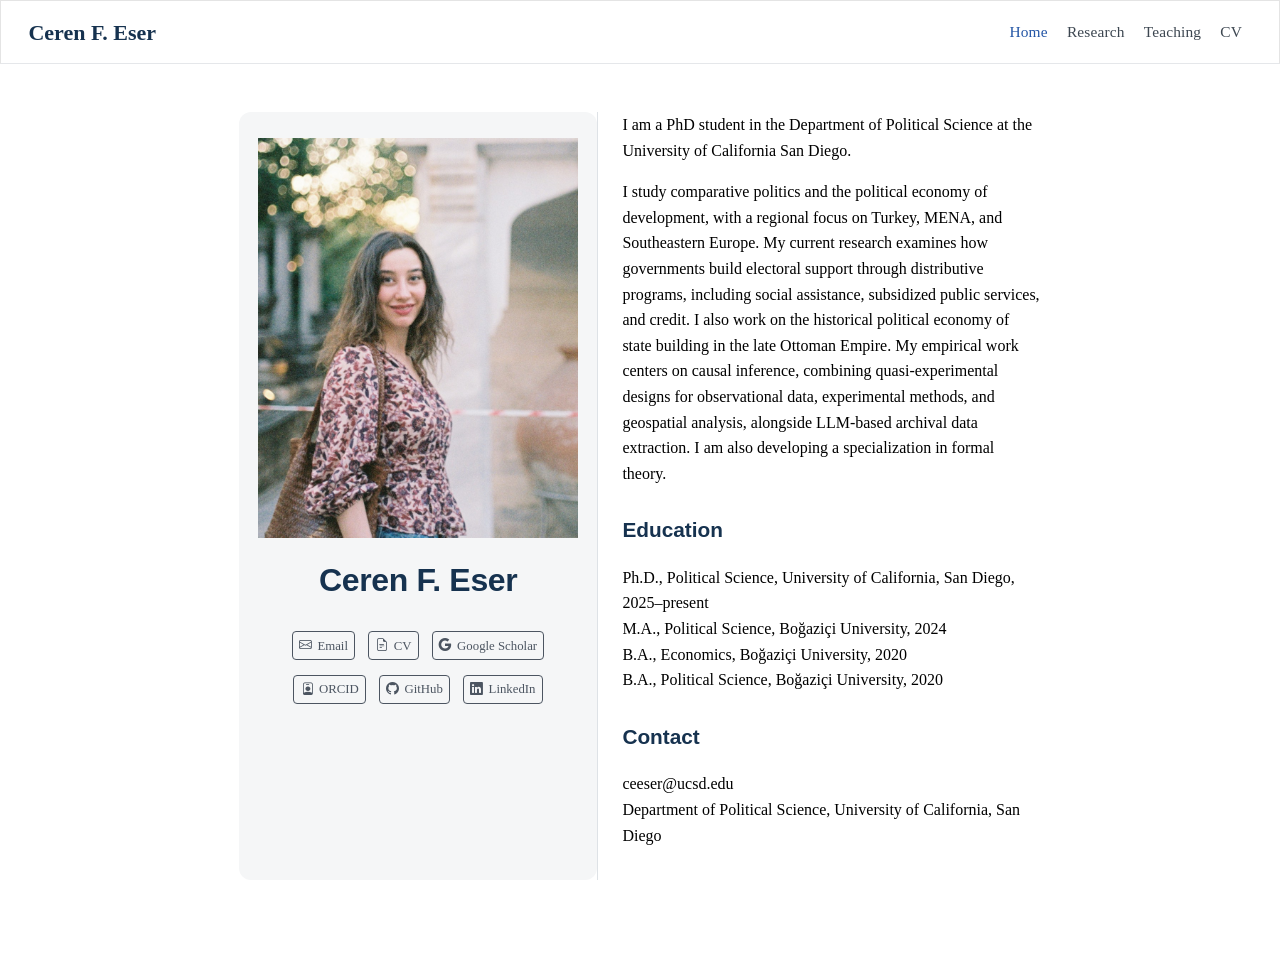
==== commit 1ca7649e: "Add files via upload" ====
--- a/index.html
+++ b/index.html
@@ -2599,9 +2599,9 @@
 <section id="education" class="level2">
 <h2 data-anchor-id="education">Education</h2>
 <p>Ph.D., Political Science, University of California, San Diego, 2025–present<br>
-M.A., Political Science and International Relations, Boğaziçi University, 2024<br>
+M.A., Political Science, Boğaziçi University, 2024<br>
 B.A., Economics, Boğaziçi University, 2020<br>
-B.A., Political Science and International Relations, Boğaziçi University, 2020</p>
+B.A., Political Science, Boğaziçi University, 2020</p>
 </section>
 <section id="contact" class="level2">
 <h2 data-anchor-id="contact">Contact</h2>
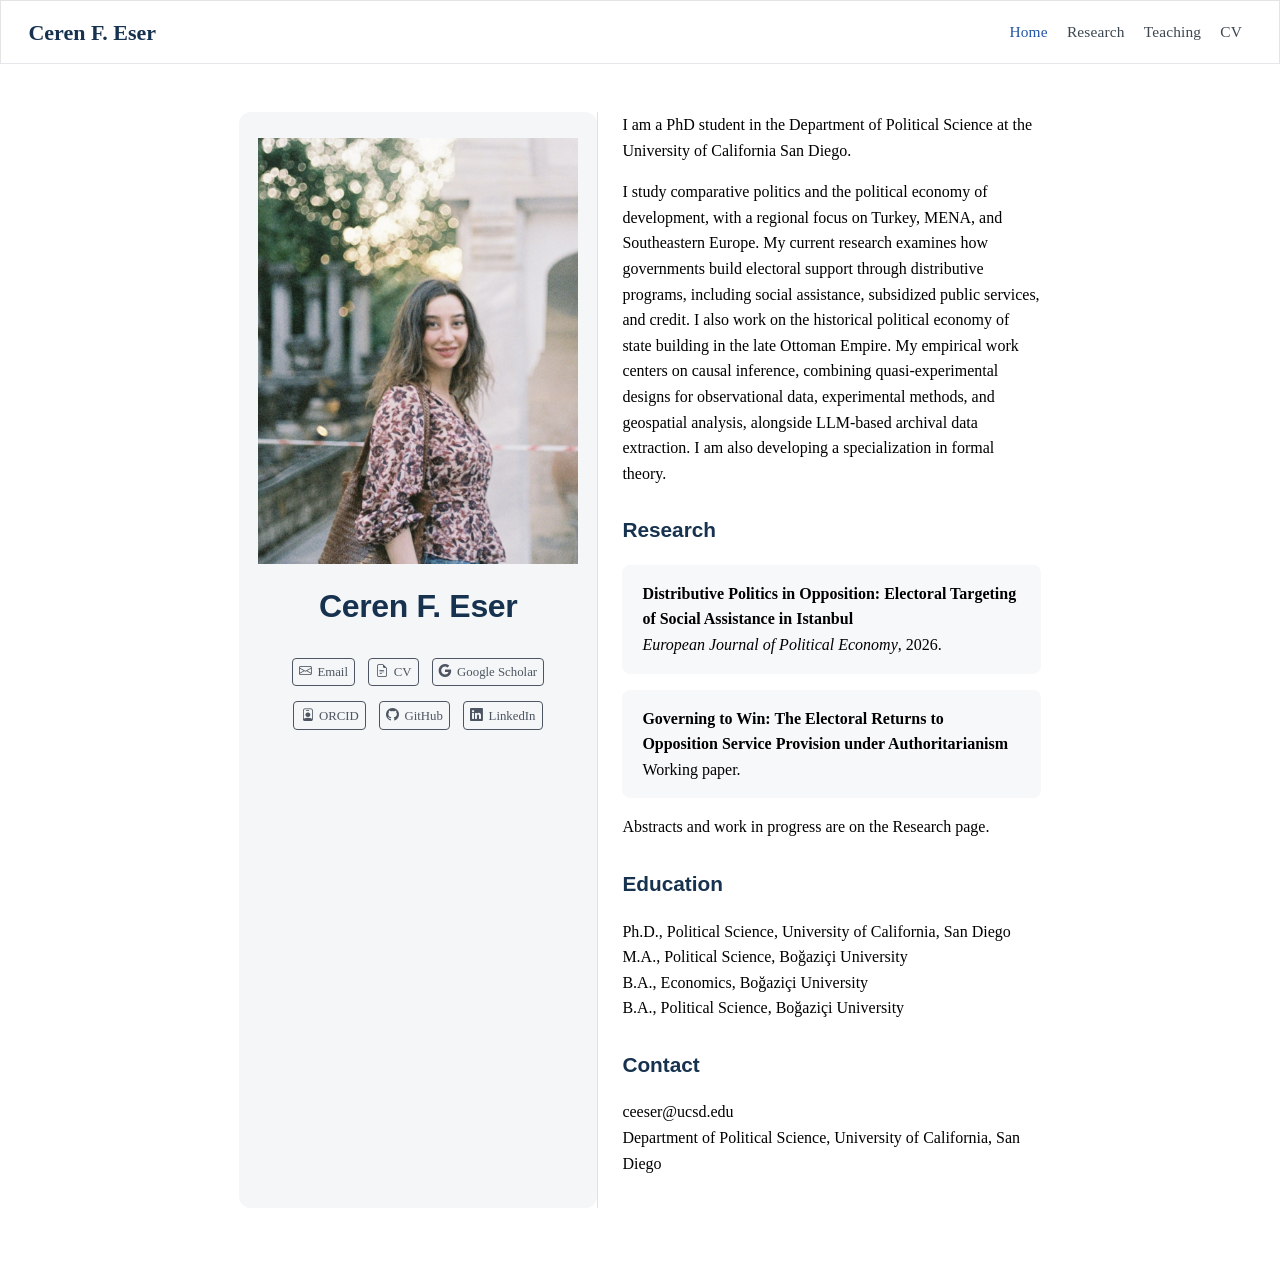
==== commit 9d14de8b: "Add files via upload" ====
--- a/index.html
+++ b/index.html
@@ -2557,7 +2557,7 @@
 <!-- main -->
 <div class="quarto-about-trestles">
   <div class="about-entity">
-    <img role="img" src="[data-uri]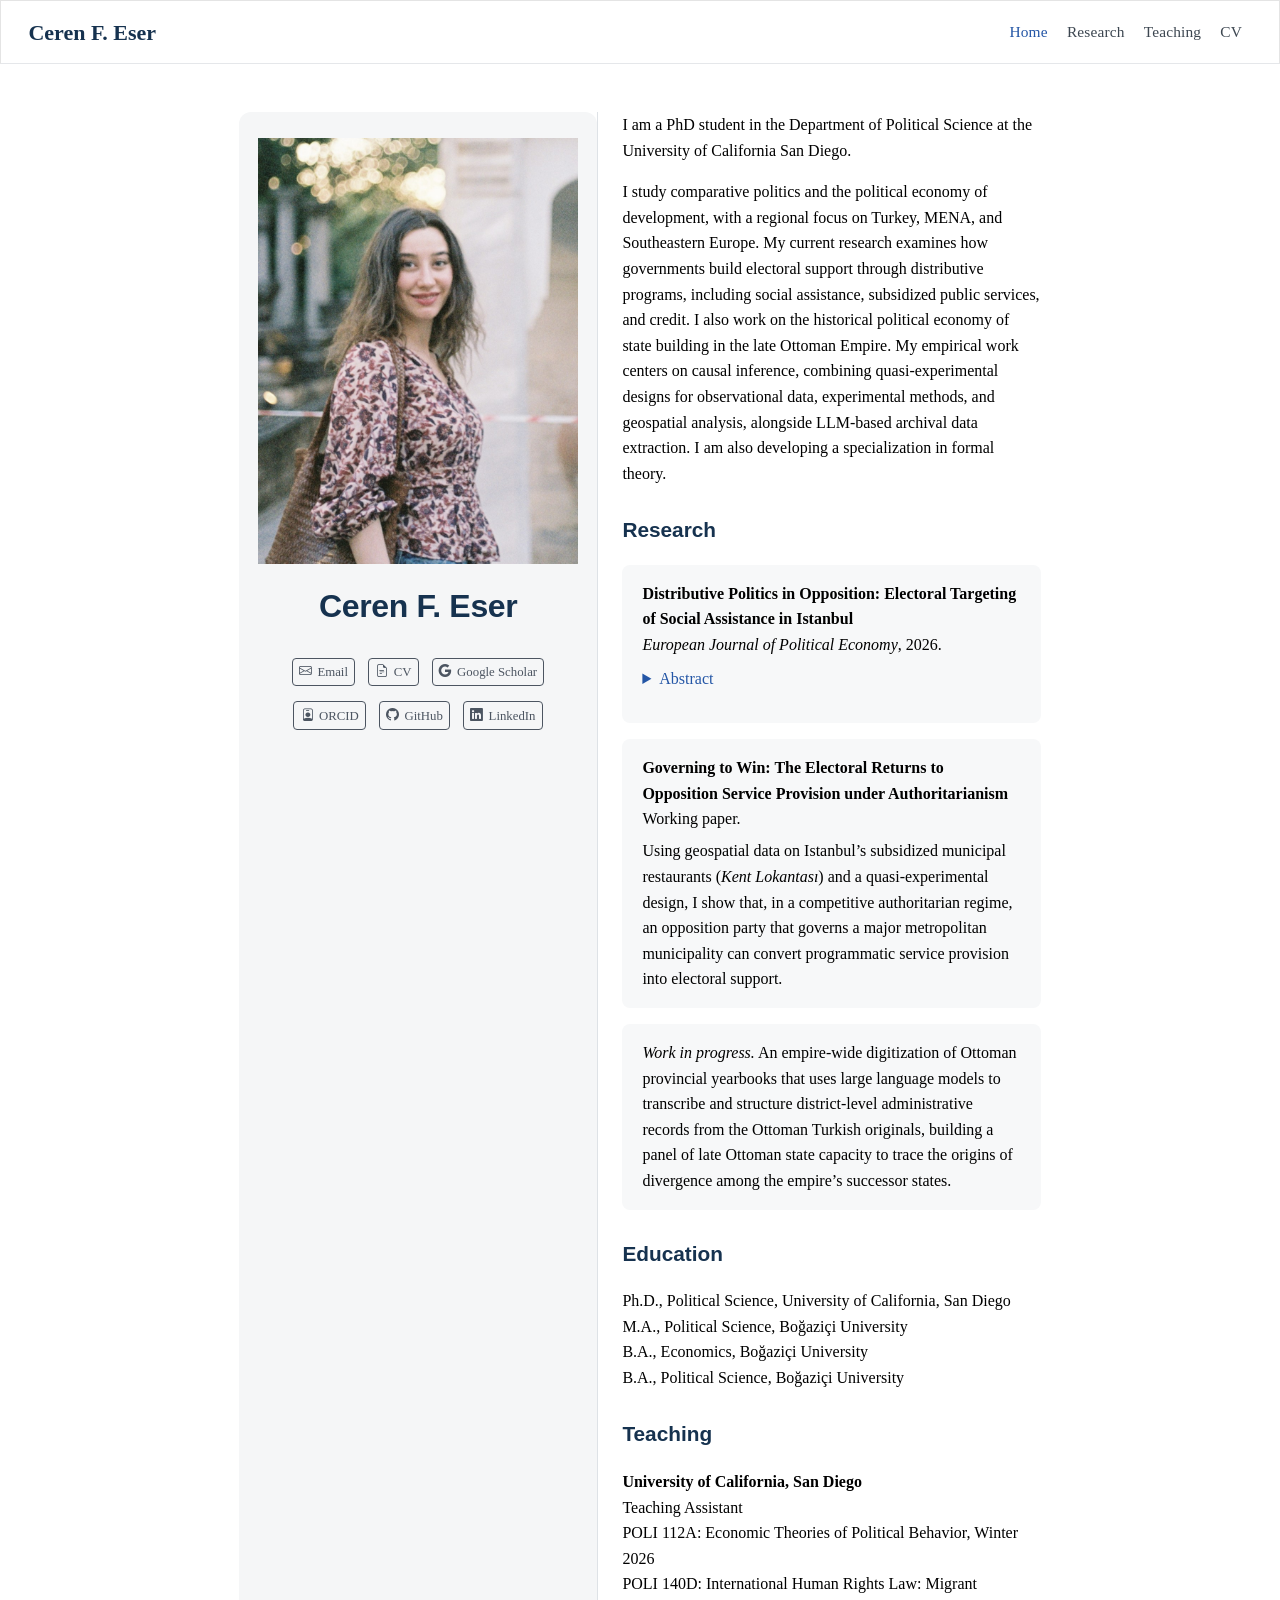
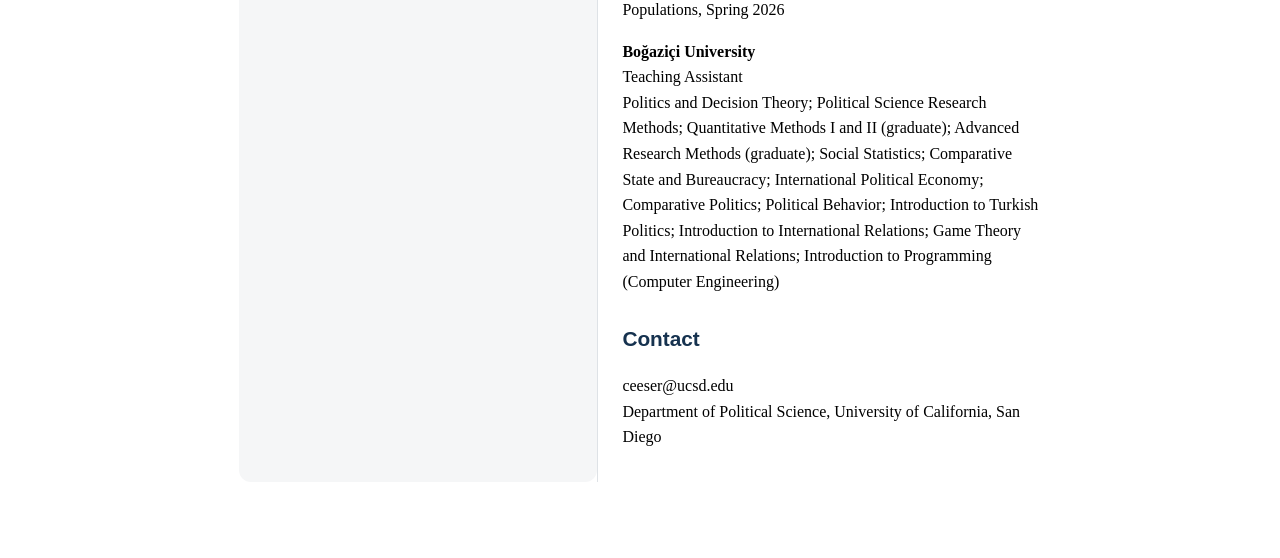
==== commit df368055: "Add files via upload" ====
--- a/index.html
+++ b/index.html
@@ -2490,7 +2490,7 @@
 .bi-globe-central-south-asia-fill::before { content: "\f91d"; }
 .bi-globe-europe-africa-fill::before { content: "\f91e"; }
 </style>
-<link href="data:text/css,%40import%20%22https%3A%2F%2Ffonts%2Egoogleapis%2Ecom%2Fcss2%3Ffamily%3DSource%2BSans%2B3%3Aital%2Cwght%400%2C400%3B0%2C500%3B0%2C600%3B0%2C700%3B1%2C400%26display%3Dswap%22%3Aroot%2C%5Bdata%2Dbs%2Dtheme%3Dlight%5D%7B%2D%2Dbs%2Dblue%3A%20%234582ec%3B%2D%2Dbs%2Dindigo%3A%20%236610f2%3B%2D%2Dbs%2Dpurple%3A%20%236f42c1%3B%2D%2Dbs%2Dpink%3A%20%23e83e8c%3B%2D%2Dbs%2Dred%3A%20%23d9534f%3B%2D%2Dbs%2Dorange%3A%20%23fd7e14%3B%2D%2Dbs%2Dyellow%3A%20%23f0ad4e%3B%2D%2Dbs%2Dgreen%3A%20%2302b875%3B%2D%2Dbs%2Dteal%3A%20%2320c997%3B%2D%2Dbs%2Dcyan%3A%20%2317a2b8%3B%2D%2Dbs%2Dblack%3A%20%23000%3B%2D%2Dbs%2Dwhite%3A%20%23fff%3B%2D%2Dbs%2Dgray%3A%20%236c757d%3B%2D%2Dbs%2Dgray%2Ddark%3A%20%23343a40%3B%2D%2Dbs%2Dgray%2D100%3A%20%23f8f9fa%3B%2D%2Dbs%2Dgray%2D200%3A%20%23e9ecef%3B%2D%2Dbs%2Dgray%2D300%3A%20%23dee2e6%3B%2D%2Dbs%2Dgray%2D400%3A%20%23ced4da%3B%2D%2Dbs%2Dgray%2D500%3A%20%23adb5bd%3B%2D%2Dbs%2Dgray%2D600%3A%20%236c757d%3B%2D%2Dbs%2Dgray%2D700%3A%20%23495057%3B%2D%2Dbs%2Dgray%2D800%3A%20%23343a40%3B%2D%2Dbs%2Dgray%2D900%3A%20%23212529%3B%2D%2Dbs%2Ddefault%3A%20%23adb5bd%3B%2D%2Dbs%2Dprimary%3A%20%234582ec%3B%2D%2Dbs%2Dsecondary%3A%20%23adb5bd%3B%2D%2Dbs%2Dsuccess%3A%20%2302b875%3B%2D%2Dbs%2Dinfo%3A%20%2317a2b8%3B%2D%2Dbs%2Dwarning%3A%20%23f0ad4e%3B%2D%2Dbs%2Ddanger%3A%20%23d9534f%3B%2D%2Dbs%2Dlight%3A%20%23f8f9fa%3B%2D%2Dbs%2Ddark%3A%20%23343a40%3B%2D%2Dbs%2Ddefault%2Drgb%3A%20173%2C%20181%2C%20189%3B%2D%2Dbs%2Dprimary%2Drgb%3A%2069%2C%20130%2C%20236%3B%2D%2Dbs%2Dsecondary%2Drgb%3A%20173%2C%20181%2C%20189%3B%2D%2Dbs%2Dsuccess%2Drgb%3A%202%2C%20184%2C%20117%3B%2D%2Dbs%2Dinfo%2Drgb%3A%2023%2C%20162%2C%20184%3B%2D%2Dbs%2Dwarning%2Drgb%3A%20240%2C%20173%2C%2078%3B%2D%2Dbs%2Ddanger%2Drgb%3A%20217%2C%2083%2C%2079%3B%2D%2Dbs%2Dlight%2Drgb%3A%20248%2C%20249%2C%20250%3B%2D%2Dbs%2Ddark%2Drgb%3A%2052%2C%2058%2C%2064%3B%2D%2Dbs%2Dprimary%2Dtext%2Demphasis%3A%20rgb%2827%2E6%2C%2052%2C%2094%2E4%29%3B%2D%2Dbs%2Dsecondary%2Dtext%2Demphasis%3A%20rgb%2869%2E2%2C%2072%2E4%2C%2075%2E6%29%3B%2D%2Dbs%2Dsuccess%2Dtext%2Demphasis%3A%20rgb%280%2E8%2C%2073%2E6%2C%2046%2E8%29%3B%2D%2Dbs%2Dinfo%2Dtext%2Demphasis%3A%20rgb%289%2E2%2C%2064%2E8%2C%2073%2E6%29%3B%2D%2Dbs%2Dwarning%2Dtext%2Demphasis%3A%20rgb%2896%2C%2069%2E2%2C%2031%2E2%29%3B%2D%2Dbs%2Ddanger%2Dtext%2Demphasis%3A%20rgb%2886%2E8%2C%2033%2E2%2C%2031%2E6%29%3B%2D%2Dbs%2Dlight%2Dtext%2Demphasis%3A%20%23495057%3B%2D%2Dbs%2Ddark%2Dtext%2Demphasis%3A%20%23495057%3B%2D%2Dbs%2Dprimary%2Dbg%2Dsubtle%3A%20rgb%28217%2E8%2C%20230%2C%20251%2E2%29%3B%2D%2Dbs%2Dsecondary%2Dbg%2Dsubtle%3A%20rgb%28238%2E6%2C%20240%2E2%2C%20241%2E8%29%3B%2D%2Dbs%2Dsuccess%2Dbg%2Dsubtle%3A%20rgb%28204%2E4%2C%20240%2E8%2C%20227%2E4%29%3B%2D%2Dbs%2Dinfo%2Dbg%2Dsubtle%3A%20rgb%28208%2E6%2C%20236%2E4%2C%20240%2E8%29%3B%2D%2Dbs%2Dwarning%2Dbg%2Dsubtle%3A%20rgb%28252%2C%20238%2E6%2C%20219%2E6%29%3B%2D%2Dbs%2Ddanger%2Dbg%2Dsubtle%3A%20rgb%28247%2E4%2C%20220%2E6%2C%20219%2E8%29%3B%2D%2Dbs%2Dlight%2Dbg%2Dsubtle%3A%20rgb%28251%2E5%2C%20252%2C%20252%2E5%29%3B%2D%2Dbs%2Ddark%2Dbg%2Dsubtle%3A%20%23ced4da%3B%2D%2Dbs%2Dprimary%2Dborder%2Dsubtle%3A%20rgb%28180%2E6%2C%20205%2C%20247%2E4%29%3B%2D%2Dbs%2Dsecondary%2Dborder%2Dsubtle%3A%20rgb%28222%2E2%2C%20225%2E4%2C%20228%2E6%29%3B%2D%2Dbs%2Dsuccess%2Dborder%2Dsubtle%3A%20rgb%28153%2E8%2C%20226%2E6%2C%20199%2E8%29%3B%2D%2Dbs%2Dinfo%2Dborder%2Dsubtle%3A%20rgb%28162%2E2%2C%20217%2E8%2C%20226%2E6%29%3B%2D%2Dbs%2Dwarning%2Dborder%2Dsubtle%3A%20rgb%28249%2C%20222%2E2%2C%20184%2E2%29%3B%2D%2Dbs%2Ddanger%2Dborder%2Dsubtle%3A%20rgb%28239%2E8%2C%20186%2E2%2C%20184%2E6%29%3B%2D%2Dbs%2Dlight%2Dborder%2Dsubtle%3A%20%23e9ecef%3B%2D%2Dbs%2Ddark%2Dborder%2Dsubtle%3A%20%23adb5bd%3B%2D%2Dbs%2Dwhite%2Drgb%3A%20255%2C%20255%2C%20255%3B%2D%2Dbs%2Dblack%2Drgb%3A%200%2C%200%2C%200%3B%2D%2Dbs%2Dfont%2Dsans%2Dserif%3A%20%2Dapple%2Dsystem%2C%20BlinkMacSystemFont%2C%20%22Segoe%20UI%22%2C%20Roboto%2C%20%22Helvetica%20Neue%22%2C%20Arial%2C%20%22Noto%20Sans%22%2C%20sans%2Dserif%2C%20%22Apple%20Color%20Emoji%22%2C%20%22Segoe%20UI%20Emoji%22%2C%20%22Segoe%20UI%20Symbol%22%2C%20%22Noto%20Color%20Emoji%22%3B%2D%2Dbs%2Dfont%2Dmonospace%3A%20SFMono%2DRegular%2C%20Menlo%2C%20Monaco%2C%20Consolas%2C%20%22Liberation%20Mono%22%2C%20%22Courier%20New%22%2C%20monospace%3B%2D%2Dbs%2Dgradient%3A%20linear%2Dgradient%28180deg%2C%20rgba%28255%2C%20255%2C%20255%2C%200%2E15%29%2C%20rgba%28255%2C%20255%2C%20255%2C%200%29%29%3B%2D%2Dbs%2Droot%2Dfont%2Dsize%3A%201%2E05em%3B%2D%2Dbs%2Dbody%2Dfont%2Dfamily%3A%20%22Source%20Sans%203%22%2C%20%2Dapple%2Dsystem%2C%20%22Segoe%20UI%22%2C%20Helvetica%2C%20Arial%2C%20sans%2Dserif%3B%2D%2Dbs%2Dbody%2Dfont%2Dsize%3A1%2E1rem%3B%2D%2Dbs%2Dbody%2Dfont%2Dweight%3A%20400%3B%2D%2Dbs%2Dbody%2Dline%2Dheight%3A%201%2E5%3B%2D%2Dbs%2Dbody%2Dcolor%3A%20%231F2328%3B%2D%2Dbs%2Dbody%2Dcolor%2Drgb%3A%2031%2C%2035%2C%2040%3B%2D%2Dbs%2Dbody%2Dbg%3A%20%23fff%3B%2D%2Dbs%2Dbody%2Dbg%2Drgb%3A%20255%2C%20255%2C%20255%3B%2D%2Dbs%2Demphasis%2Dcolor%3A%20%23000%3B%2D%2Dbs%2Demphasis%2Dcolor%2Drgb%3A%200%2C%200%2C%200%3B%2D%2Dbs%2Dsecondary%2Dcolor%3A%20rgba%2831%2C%2035%2C%2040%2C%200%2E75%29%3B%2D%2Dbs%2Dsecondary%2Dcolor%2Drgb%3A%2031%2C%2035%2C%2040%3B%2D%2Dbs%2Dsecondary%2Dbg%3A%20%23e9ecef%3B%2D%2Dbs%2Dsecondary%2Dbg%2Drgb%3A%20233%2C%20236%2C%20239%3B%2D%2Dbs%2Dtertiary%2Dcolor%3A%20rgba%2831%2C%2035%2C%2040%2C%200%2E5%29%3B%2D%2Dbs%2Dtertiary%2Dcolor%2Drgb%3A%2031%2C%2035%2C%2040%3B%2D%2Dbs%2Dtertiary%2Dbg%3A%20%23f8f9fa%3B%2D%2Dbs%2Dtertiary%2Dbg%2Drgb%3A%20248%2C%20249%2C%20250%3B%2D%2Dbs%2Dheading%2Dcolor%3A%20%2316324F%3B%2D%2Dbs%2Dlink%2Dcolor%3A%20%232456A6%3B%2D%2Dbs%2Dlink%2Dcolor%2Drgb%3A%2036%2C%2086%2C%20166%3B%2D%2Dbs%2Dlink%2Ddecoration%3A%20underline%3B%2D%2Dbs%2Dlink%2Dhover%2Dcolor%3A%20rgb%2828%2E8%2C%2068%2E8%2C%20132%2E8%29%3B%2D%2Dbs%2Dlink%2Dhover%2Dcolor%2Drgb%3A%2029%2C%2069%2C%20133%3B%2D%2Dbs%2Dcode%2Dcolor%3A%20%237d12ba%3B%2D%2Dbs%2Dhighlight%2Dbg%3A%20rgb%28252%2C%20238%2E6%2C%20219%2E6%29%3B%2D%2Dbs%2Dborder%2Dwidth%3A%201px%3B%2D%2Dbs%2Dborder%2Dstyle%3A%20solid%3B%2D%2Dbs%2Dborder%2Dcolor%3A%20%23dee2e6%3B%2D%2Dbs%2Dborder%2Dcolor%2Dtranslucent%3A%20rgba%280%2C%200%2C%200%2C%200%2E175%29%3B%2D%2Dbs%2Dborder%2Dradius%3A%200%2E25rem%3B%2D%2Dbs%2Dborder%2Dradius%2Dsm%3A%200%2E2em%3B%2D%2Dbs%2Dborder%2Dradius%2Dlg%3A%200%2E5rem%3B%2D%2Dbs%2Dborder%2Dradius%2Dxl%3A%201rem%3B%2D%2Dbs%2Dborder%2Dradius%2Dxxl%3A%202rem%3B%2D%2Dbs%2Dborder%2Dradius%2D2xl%3A%20var%28%2D%2Dbs%2Dborder%2Dradius%2Dxxl%29%3B%2D%2Dbs%2Dborder%2Dradius%2Dpill%3A%2050rem%3B%2D%2Dbs%2Dbox%2Dshadow%3A%200%200%2E5rem%201rem%20rgba%280%2C%200%2C%200%2C%200%2E15%29%3B%2D%2Dbs%2Dbox%2Dshadow%2Dsm%3A%200%200%2E125rem%200%2E25rem%20rgba%280%2C%200%2C%200%2C%200%2E075%29%3B%2D%2Dbs%2Dbox%2Dshadow%2Dlg%3A%200%201rem%203rem%20rgba%280%2C%200%2C%200%2C%200%2E175%29%3B%2D%2Dbs%2Dbox%2Dshadow%2Dinset%3A%20inset%200%201px%202px%20rgba%280%2C%200%2C%200%2C%200%2E075%29%3B%2D%2Dbs%2Dfocus%2Dring%2Dwidth%3A%200%2E25rem%3B%2D%2Dbs%2Dfocus%2Dring%2Dopacity%3A%200%2E25%3B%2D%2Dbs%2Dfocus%2Dring%2Dcolor%3A%20rgba%2869%2C%20130%2C%20236%2C%200%2E25%29%3B%2D%2Dbs%2Dform%2Dvalid%2Dcolor%3A%20%2302b875%3B%2D%2Dbs%2Dform%2Dvalid%2Dborder%2Dcolor%3A%20%2302b875%3B%2D%2Dbs%2Dform%2Dinvalid%2Dcolor%3A%20%23d9534f%3B%2D%2Dbs%2Dform%2Dinvalid%2Dborder%2Dcolor%3A%20%23d9534f%7D%5Bdata%2Dbs%2Dtheme%3Ddark%5D%7Bcolor%2Dscheme%3Adark%3B%2D%2Dbs%2Dbody%2Dcolor%3A%20%23dee2e6%3B%2D%2Dbs%2Dbody%2Dcolor%2Drgb%3A%20222%2C%20226%2C%20230%3B%2D%2Dbs%2Dbody%2Dbg%3A%20%23212529%3B%2D%2Dbs%2Dbody%2Dbg%2Drgb%3A%2033%2C%2037%2C%2041%3B%2D%2Dbs%2Demphasis%2Dcolor%3A%20%23fff%3B%2D%2Dbs%2Demphasis%2Dcolor%2Drgb%3A%20255%2C%20255%2C%20255%3B%2D%2Dbs%2Dsecondary%2Dcolor%3A%20rgba%28222%2C%20226%2C%20230%2C%200%2E75%29%3B%2D%2Dbs%2Dsecondary%2Dcolor%2Drgb%3A%20222%2C%20226%2C%20230%3B%2D%2Dbs%2Dsecondary%2Dbg%3A%20%23343a40%3B%2D%2Dbs%2Dsecondary%2Dbg%2Drgb%3A%2052%2C%2058%2C%2064%3B%2D%2Dbs%2Dtertiary%2Dcolor%3A%20rgba%28222%2C%20226%2C%20230%2C%200%2E5%29%3B%2D%2Dbs%2Dtertiary%2Dcolor%2Drgb%3A%20222%2C%20226%2C%20230%3B%2D%2Dbs%2Dtertiary%2Dbg%3A%20rgb%2842%2E5%2C%2047%2E5%2C%2052%2E5%29%3B%2D%2Dbs%2Dtertiary%2Dbg%2Drgb%3A%2043%2C%2048%2C%2053%3B%2D%2Dbs%2Dprimary%2Dtext%2Demphasis%3A%20rgb%28143%2E4%2C%20180%2C%20243%2E6%29%3B%2D%2Dbs%2Dsecondary%2Dtext%2Demphasis%3A%20rgb%28205%2E8%2C%20210%2E6%2C%20215%2E4%29%3B%2D%2Dbs%2Dsuccess%2Dtext%2Demphasis%3A%20rgb%28103%2E2%2C%20212%2E4%2C%20172%2E2%29%3B%2D%2Dbs%2Dinfo%2Dtext%2Demphasis%3A%20rgb%28115%2E8%2C%20199%2E2%2C%20212%2E4%29%3B%2D%2Dbs%2Dwarning%2Dtext%2Demphasis%3A%20rgb%28246%2C%20205%2E8%2C%20148%2E8%29%3B%2D%2Dbs%2Ddanger%2Dtext%2Demphasis%3A%20rgb%28232%2E2%2C%20151%2E8%2C%20149%2E4%29%3B%2D%2Dbs%2Dlight%2Dtext%2Demphasis%3A%20%23f8f9fa%3B%2D%2Dbs%2Ddark%2Dtext%2Demphasis%3A%20%23dee2e6%3B%2D%2Dbs%2Dprimary%2Dbg%2Dsubtle%3A%20rgb%2813%2E8%2C%2026%2C%2047%2E2%29%3B%2D%2Dbs%2Dsecondary%2Dbg%2Dsubtle%3A%20rgb%2834%2E6%2C%2036%2E2%2C%2037%2E8%29%3B%2D%2Dbs%2Dsuccess%2Dbg%2Dsubtle%3A%20rgb%280%2E4%2C%2036%2E8%2C%2023%2E4%29%3B%2D%2Dbs%2Dinfo%2Dbg%2Dsubtle%3A%20rgb%284%2E6%2C%2032%2E4%2C%2036%2E8%29%3B%2D%2Dbs%2Dwarning%2Dbg%2Dsubtle%3A%20rgb%2848%2C%2034%2E6%2C%2015%2E6%29%3B%2D%2Dbs%2Ddanger%2Dbg%2Dsubtle%3A%20rgb%2843%2E4%2C%2016%2E6%2C%2015%2E8%29%3B%2D%2Dbs%2Dlight%2Dbg%2Dsubtle%3A%20%23343a40%3B%2D%2Dbs%2Ddark%2Dbg%2Dsubtle%3A%20%231a1d20%3B%2D%2Dbs%2Dprimary%2Dborder%2Dsubtle%3A%20rgb%2841%2E4%2C%2078%2C%20141%2E6%29%3B%2D%2Dbs%2Dsecondary%2Dborder%2Dsubtle%3A%20rgb%28103%2E8%2C%20108%2E6%2C%20113%2E4%29%3B%2D%2Dbs%2Dsuccess%2Dborder%2Dsubtle%3A%20rgb%281%2E2%2C%20110%2E4%2C%2070%2E2%29%3B%2D%2Dbs%2Dinfo%2Dborder%2Dsubtle%3A%20rgb%2813%2E8%2C%2097%2E2%2C%20110%2E4%29%3B%2D%2Dbs%2Dwarning%2Dborder%2Dsubtle%3A%20rgb%28144%2C%20103%2E8%2C%2046%2E8%29%3B%2D%2Dbs%2Ddanger%2Dborder%2Dsubtle%3A%20rgb%28130%2E2%2C%2049%2E8%2C%2047%2E4%29%3B%2D%2Dbs%2Dlight%2Dborder%2Dsubtle%3A%20%23495057%3B%2D%2Dbs%2Ddark%2Dborder%2Dsubtle%3A%20%23343a40%3B%2D%2Dbs%2Dheading%2Dcolor%3A%20inherit%3B%2D%2Dbs%2Dlink%2Dcolor%3A%20rgb%28143%2E4%2C%20180%2C%20243%2E6%29%3B%2D%2Dbs%2Dlink%2Dhover%2Dcolor%3A%20rgb%28165%2E72%2C%20195%2C%20245%2E88%29%3B%2D%2Dbs%2Dlink%2Dcolor%2Drgb%3A%20143%2C%20180%2C%20244%3B%2D%2Dbs%2Dlink%2Dhover%2Dcolor%2Drgb%3A%20166%2C%20195%2C%20246%3B%2D%2Dbs%2Dcode%2Dcolor%3A%20white%3B%2D%2Dbs%2Dborder%2Dcolor%3A%20%23495057%3B%2D%2Dbs%2Dborder%2Dcolor%2Dtranslucent%3A%20rgba%28255%2C%20255%2C%20255%2C%200%2E15%29%3B%2D%2Dbs%2Dform%2Dvalid%2Dcolor%3A%20rgb%28103%2E2%2C%20212%2E4%2C%20172%2E2%29%3B%2D%2Dbs%2Dform%2Dvalid%2Dborder%2Dcolor%3A%20rgb%28103%2E2%2C%20212%2E4%2C%20172%2E2%29%3B%2D%2Dbs%2Dform%2Dinvalid%2Dcolor%3A%20rgb%28232%2E2%2C%20151%2E8%2C%20149%2E4%29%3B%2D%2Dbs%2Dform%2Dinvalid%2Dborder%2Dcolor%3A%20rgb%28232%2E2%2C%20151%2E8%2C%20149%2E4%29%7D%2A%2C%2A%3A%3Abefore%2C%2A%3A%3Aafter%7Bbox%2Dsizing%3Aborder%2Dbox%7D%3Aroot%7Bfont%2Dsize%3Avar%28%2D%2Dbs%2Droot%2Dfont%2Dsize%29%7Dbody%7Bmargin%3A0%3Bfont%2Dfamily%3Avar%28%2D%2Dbs%2Dbody%2Dfont%2Dfamily%29%3Bfont%2Dsize%3Avar%28%2D%2Dbs%2Dbody%2Dfont%2Dsize%29%3Bfont%2Dweight%3Avar%28%2D%2Dbs%2Dbody%2Dfont%2Dweight%29%3Bline%2Dheight%3Avar%28%2D%2Dbs%2Dbody%2Dline%2Dheight%29%3Bcolor%3Avar%28%2D%2Dbs%2Dbody%2Dcolor%29%3Btext%2Dalign%3Avar%28%2D%2Dbs%2Dbody%2Dtext%2Dalign%29%3Bbackground%2Dcolor%3Avar%28%2D%2Dbs%2Dbody%2Dbg%29%3B%2Dwebkit%2Dtext%2Dsize%2Dadjust%3A100%25%3B%2Dwebkit%2Dtap%2Dhighlight%2Dcolor%3Argba%280%2C0%2C0%2C0%29%7Dhr%7Bmargin%3A1rem%200%3Bcolor%3Ainherit%3Bborder%3A0%3Bborder%2Dtop%3A1px%20solid%3Bopacity%3A%2E25%7Dh6%2C%2Eh6%2Ch5%2C%2Eh5%2Ch4%2C%2Eh4%2Ch3%2C%2Eh3%2Ch2%2C%2Eh2%2Ch1%2C%2Eh1%7Bmargin%2Dtop%3A0%3Bmargin%2Dbottom%3A%2E5rem%3Bfont%2Dfamily%3A%22Source%20Sans%203%22%2C%2Dapple%2Dsystem%2C%22Segoe%20UI%22%2CHelvetica%2CArial%2Csans%2Dserif%3Bfont%2Dweight%3A700%3Bline%2Dheight%3A1%2E2%3Bcolor%3Avar%28%2D%2Dbs%2Dheading%2Dcolor%29%7Dh1%2C%2Eh1%7Bfont%2Dsize%3Acalc%281%2E325rem%20%2B%200%2E9vw%29%7D%40media%28min%2Dwidth%3A%201200px%29%7Bh1%2C%2Eh1%7Bfont%2Dsize%3A2rem%7D%7Dh2%2C%2Eh2%7Bfont%2Dsize%3Acalc%281%2E29rem%20%2B%200%2E48vw%29%7D%40media%28min%2Dwidth%3A%201200px%29%7Bh2%2C%2Eh2%7Bfont%2Dsize%3A1%2E65rem%7D%7Dh3%2C%2Eh3%7Bfont%2Dsize%3Acalc%281%2E27rem%20%2B%200%2E24vw%29%7D%40media%28min%2Dwidth%3A%201200px%29%7Bh3%2C%2Eh3%7Bfont%2Dsize%3A1%2E45rem%7D%7Dh4%2C%2Eh4%7Bfont%2Dsize%3A1%2E25rem%7Dh5%2C%2Eh5%7Bfont%2Dsize%3A1%2E1rem%7Dh6%2C%2Eh6%7Bfont%2Dsize%3A1%2E1rem%7Dp%7Bmargin%2Dtop%3A0%3Bmargin%2Dbottom%3A1rem%7Dabbr%5Btitle%5D%7Btext%2Ddecoration%3Aunderline%20dotted%3B%2Dwebkit%2Dtext%2Ddecoration%3Aunderline%20dotted%3B%2Dmoz%2Dtext%2Ddecoration%3Aunderline%20dotted%3B%2Dms%2Dtext%2Ddecoration%3Aunderline%20dotted%3B%2Do%2Dtext%2Ddecoration%3Aunderline%20dotted%3Bcursor%3Ahelp%3Btext%2Ddecoration%2Dskip%2Dink%3Anone%7Daddress%7Bmargin%2Dbottom%3A1rem%3Bfont%2Dstyle%3Anormal%3Bline%2Dheight%3Ainherit%7Dol%2Cul%7Bpadding%2Dleft%3A2rem%7Dol%2Cul%2Cdl%7Bmargin%2Dtop%3A0%3Bmargin%2Dbottom%3A1rem%7Dol%20ol%2Cul%20ul%2Col%20ul%2Cul%20ol%7Bmargin%2Dbottom%3A0%7Ddt%7Bfont%2Dweight%3A700%7Ddd%7Bmargin%2Dbottom%3A%2E5rem%3Bmargin%2Dleft%3A0%7Dblockquote%7Bmargin%3A0%200%201rem%3Bpadding%3A%2E6875rem%201%2E375rem%3Bborder%2Dleft%3A%2E25rem%20solid%20%23e9ecef%7Dblockquote%20p%3Alast%2Dchild%2Cblockquote%20ul%3Alast%2Dchild%2Cblockquote%20ol%3Alast%2Dchild%7Bmargin%2Dbottom%3A0%7Db%2Cstrong%7Bfont%2Dweight%3Abolder%7Dsmall%2C%2Esmall%7Bfont%2Dsize%3A0%2E875em%7Dmark%2C%2Emark%7Bpadding%3A%2E1875em%3Bbackground%2Dcolor%3Avar%28%2D%2Dbs%2Dhighlight%2Dbg%29%7Dsub%2Csup%7Bposition%3Arelative%3Bfont%2Dsize%3A0%2E75em%3Bline%2Dheight%3A0%3Bvertical%2Dalign%3Abaseline%7Dsub%7Bbottom%3A%2D0%2E25em%7Dsup%7Btop%3A%2D0%2E5em%7Da%7Bcolor%3Argba%28var%28%2D%2Dbs%2Dlink%2Dcolor%2Drgb%29%2C%20var%28%2D%2Dbs%2Dlink%2Dopacity%2C%201%29%29%3Btext%2Ddecoration%3Aunderline%3B%2Dwebkit%2Dtext%2Ddecoration%3Aunderline%3B%2Dmoz%2Dtext%2Ddecoration%3Aunderline%3B%2Dms%2Dtext%2Ddecoration%3Aunderline%3B%2Do%2Dtext%2Ddecoration%3Aunderline%7Da%3Ahover%7B%2D%2Dbs%2Dlink%2Dcolor%2Drgb%3A%20var%28%2D%2Dbs%2Dlink%2Dhover%2Dcolor%2Drgb%29%7Da%3Anot%28%5Bhref%5D%29%3Anot%28%5Bclass%5D%29%2Ca%3Anot%28%5Bhref%5D%29%3Anot%28%5Bclass%5D%29%3Ahover%7Bcolor%3Ainherit%3Btext%2Ddecoration%3Anone%7Dpre%2Ccode%2Ckbd%2Csamp%7Bfont%2Dfamily%3ASFMono%2DRegular%2CMenlo%2CMonaco%2CConsolas%2C%22Liberation%20Mono%22%2C%22Courier%20New%22%2Cmonospace%3Bfont%2Dsize%3A1em%7Dpre%7Bdisplay%3Ablock%3Bmargin%2Dtop%3A0%3Bmargin%2Dbottom%3A1rem%3Boverflow%3Aauto%3Bfont%2Dsize%3A0%2E875em%3Bcolor%3A%23000%3Bbackground%2Dcolor%3A%23f8f9fa%3Bline%2Dheight%3A1%2E5%3Bpadding%3A%2E5rem%3Bborder%3A1px%20solid%20var%28%2D%2Dbs%2Dborder%2Dcolor%2C%20%23dee2e6%29%3Bborder%2Dradius%3A%2E25rem%7Dpre%20code%7Bbackground%2Dcolor%3Argba%280%2C0%2C0%2C0%29%3Bfont%2Dsize%3Ainherit%3Bcolor%3Ainherit%3Bword%2Dbreak%3Anormal%7Dcode%7Bfont%2Dsize%3A0%2E875em%3Bcolor%3Avar%28%2D%2Dbs%2Dcode%2Dcolor%29%3Bbackground%2Dcolor%3A%23f8f9fa%3Bborder%2Dradius%3A%2E25rem%3Bpadding%3A%2E125rem%20%2E25rem%3Bword%2Dwrap%3Abreak%2Dword%7Da%3Ecode%7Bcolor%3Ainherit%7Dkbd%7Bpadding%3A%2E4rem%20%2E4rem%3Bfont%2Dsize%3A0%2E875em%3Bcolor%3A%23fff%3Bbackground%2Dcolor%3A%231f2328%3Bborder%2Dradius%3A%2E2em%7Dkbd%20kbd%7Bpadding%3A0%3Bfont%2Dsize%3A1em%7Dfigure%7Bmargin%3A0%200%201rem%7Dimg%2Csvg%7Bvertical%2Dalign%3Amiddle%7Dtable%7Bcaption%2Dside%3Abottom%3Bborder%2Dcollapse%3Acollapse%7Dcaption%7Bpadding%2Dtop%3A%2E5rem%3Bpadding%2Dbottom%3A%2E5rem%3Bcolor%3Argba%2831%2C35%2C40%2C%2E75%29%3Btext%2Dalign%3Aleft%7Dth%7Btext%2Dalign%3Ainherit%3Btext%2Dalign%3A%2Dwebkit%2Dmatch%2Dparent%7Dthead%2Ctbody%2Ctfoot%2Ctr%2Ctd%2Cth%7Bborder%2Dcolor%3Ainherit%3Bborder%2Dstyle%3Asolid%3Bborder%2Dwidth%3A0%7Dlabel%7Bdisplay%3Ainline%2Dblock%7Dbutton%7Bborder%2Dradius%3A0%7Dbutton%3Afocus%3Anot%28%3Afocus%2Dvisible%29%7Boutline%3A0%7Dinput%2Cbutton%2Cselect%2Coptgroup%2Ctextarea%7Bmargin%3A0%3Bfont%2Dfamily%3Ainherit%3Bfont%2Dsize%3Ainherit%3Bline%2Dheight%3Ainherit%7Dbutton%2Cselect%7Btext%2Dtransform%3Anone%7D%5Brole%3Dbutton%5D%7Bcursor%3Apointer%7Dselect%7Bword%2Dwrap%3Anormal%7Dselect%3Adisabled%7Bopacity%3A1%7D%5Blist%5D%3Anot%28%5Btype%3Ddate%5D%29%3Anot%28%5Btype%3Ddatetime%2Dlocal%5D%29%3Anot%28%5Btype%3Dmonth%5D%29%3Anot%28%5Btype%3Dweek%5D%29%3Anot%28%5Btype%3Dtime%5D%29%3A%3A%2Dwebkit%2Dcalendar%2Dpicker%2Dindicator%7Bdisplay%3Anone%20%21important%7Dbutton%2C%5Btype%3Dbutton%5D%2C%5Btype%3Dreset%5D%2C%5Btype%3Dsubmit%5D%7B%2Dwebkit%2Dappearance%3Abutton%7Dbutton%3Anot%28%3Adisabled%29%2C%5Btype%3Dbutton%5D%3Anot%28%3Adisabled%29%2C%5Btype%3Dreset%5D%3Anot%28%3Adisabled%29%2C%5Btype%3Dsubmit%5D%3Anot%28%3Adisabled%29%7Bcursor%3Apointer%7D%3A%3A%2Dmoz%2Dfocus%2Dinner%7Bpadding%3A0%3Bborder%2Dstyle%3Anone%7Dtextarea%7Bresize%3Avertical%7Dfieldset%7Bmin%2Dwidth%3A0%3Bpadding%3A0%3Bmargin%3A0%3Bborder%3A0%7Dlegend%7Bfloat%3Aleft%3Bwidth%3A100%25%3Bpadding%3A0%3Bmargin%2Dbottom%3A%2E5rem%3Bfont%2Dsize%3Acalc%281%2E275rem%20%2B%200%2E3vw%29%7D%40media%28min%2Dwidth%3A%201200px%29%7Blegend%7Bfont%2Dsize%3A1%2E5rem%7D%7Dlegend%7Bline%2Dheight%3Ainherit%7Dlegend%2B%2A%7Bclear%3Aleft%7D%3A%3A%2Dwebkit%2Ddatetime%2Dedit%2Dfields%2Dwrapper%2C%3A%3A%2Dwebkit%2Ddatetime%2Dedit%2Dtext%2C%3A%3A%2Dwebkit%2Ddatetime%2Dedit%2Dminute%2C%3A%3A%2Dwebkit%2Ddatetime%2Dedit%2Dhour%2Dfield%2C%3A%3A%2Dwebkit%2Ddatetime%2Dedit%2Dday%2Dfield%2C%3A%3A%2Dwebkit%2Ddatetime%2Dedit%2Dmonth%2Dfield%2C%3A%3A%2Dwebkit%2Ddatetime%2Dedit%2Dyear%2Dfield%7Bpadding%3A0%7D%3A%3A%2Dwebkit%2Dinner%2Dspin%2Dbutton%7Bheight%3Aauto%7D%5Btype%3Dsearch%5D%7B%2Dwebkit%2Dappearance%3Atextfield%3Boutline%2Doffset%3A%2D2px%7D%3A%3A%2Dwebkit%2Dsearch%2Ddecoration%7B%2Dwebkit%2Dappearance%3Anone%7D%3A%3A%2Dwebkit%2Dcolor%2Dswatch%2Dwrapper%7Bpadding%3A0%7D%3A%3Afile%2Dselector%2Dbutton%7Bfont%3Ainherit%3B%2Dwebkit%2Dappearance%3Abutton%7Doutput%7Bdisplay%3Ainline%2Dblock%7Diframe%7Bborder%3A0%7Dsummary%7Bdisplay%3Alist%2Ditem%3Bcursor%3Apointer%7Dprogress%7Bvertical%2Dalign%3Abaseline%7D%5Bhidden%5D%7Bdisplay%3Anone%20%21important%7D%2Elead%7Bfont%2Dsize%3Acalc%281%2E2625rem%20%2B%200%2E15vw%29%7D%40media%28min%2Dwidth%3A%201200px%29%7B%2Elead%7Bfont%2Dsize%3A1%2E375rem%7D%7D%2Elead%7Bfont%2Dweight%3A300%7D%2Edisplay%2D1%7Bfont%2Dsize%3Acalc%281%2E625rem%20%2B%204%2E5vw%29%7D%40media%28min%2Dwidth%3A%201200px%29%7B%2Edisplay%2D1%7Bfont%2Dsize%3A5rem%7D%7D%2Edisplay%2D1%7Bfont%2Dweight%3A300%3Bline%2Dheight%3A1%2E2%7D%2Edisplay%2D2%7Bfont%2Dsize%3Acalc%281%2E575rem%20%2B%203%2E9vw%29%7D%40media%28min%2Dwidth%3A%201200px%29%7B%2Edisplay%2D2%7Bfont%2Dsize%3A4%2E5rem%7D%7D%2Edisplay%2D2%7Bfont%2Dweight%3A300%3Bline%2Dheight%3A1%2E2%7D%2Edisplay%2D3%7Bfont%2Dsize%3Acalc%281%2E525rem%20%2B%203%2E3vw%29%7D%40media%28min%2Dwidth%3A%201200px%29%7B%2Edisplay%2D3%7Bfont%2Dsize%3A4rem%7D%7D%2Edisplay%2D3%7Bfont%2Dweight%3A300%3Bline%2Dheight%3A1%2E2%7D%2Edisplay%2D4%7Bfont%2Dsize%3Acalc%281%2E475rem%20%2B%202%2E7vw%29%7D%40media%28min%2Dwidth%3A%201200px%29%7B%2Edisplay%2D4%7Bfont%2Dsize%3A3%2E5rem%7D%7D%2Edisplay%2D4%7Bfont%2Dweight%3A300%3Bline%2Dheight%3A1%2E2%7D%2Edisplay%2D5%7Bfont%2Dsize%3Acalc%281%2E425rem%20%2B%202%2E1vw%29%7D%40media%28min%2Dwidth%3A%201200px%29%7B%2Edisplay%2D5%7Bfont%2Dsize%3A3rem%7D%7D%2Edisplay%2D5%7Bfont%2Dweight%3A300%3Bline%2Dheight%3A1%2E2%7D%2Edisplay%2D6%7Bfont%2Dsize%3Acalc%281%2E375rem%20%2B%201%2E5vw%29%7D%40media%28min%2Dwidth%3A%201200px%29%7B%2Edisplay%2D6%7Bfont%2Dsize%3A2%2E5rem%7D%7D%2Edisplay%2D6%7Bfont%2Dweight%3A300%3Bline%2Dheight%3A1%2E2%7D%2Elist%2Dunstyled%7Bpadding%2Dleft%3A0%3Blist%2Dstyle%3Anone%7D%2Elist%2Dinline%7Bpadding%2Dleft%3A0%3Blist%2Dstyle%3Anone%7D%2Elist%2Dinline%2Ditem%7Bdisplay%3Ainline%2Dblock%7D%2Elist%2Dinline%2Ditem%3Anot%28%3Alast%2Dchild%29%7Bmargin%2Dright%3A%2E5rem%7D%2Einitialism%7Bfont%2Dsize%3A0%2E875em%3Btext%2Dtransform%3Auppercase%7D%2Eblockquote%7Bmargin%2Dbottom%3A1rem%3Bfont%2Dsize%3Acalc%281%2E2625rem%20%2B%200%2E15vw%29%7D%40media%28min%2Dwidth%3A%201200px%29%7B%2Eblockquote%7Bfont%2Dsize%3A1%2E375rem%7D%7D%2Eblockquote%3E%3Alast%2Dchild%7Bmargin%2Dbottom%3A0%7D%2Eblockquote%2Dfooter%7Bmargin%2Dtop%3A%2D1rem%3Bmargin%2Dbottom%3A1rem%3Bfont%2Dsize%3A0%2E875em%3Bcolor%3A%236c757d%7D%2Eblockquote%2Dfooter%3A%3Abefore%7Bcontent%3A%22%E2%80%94%C2%A0%22%7D%2Eimg%2Dfluid%7Bmax%2Dwidth%3A100%25%3Bheight%3Aauto%7D%2Eimg%2Dthumbnail%7Bpadding%3A%2E25rem%3Bbackground%2Dcolor%3A%23fff%3Bborder%3A1px%20solid%20%23dee2e6%3Bborder%2Dradius%3A%2E25rem%3Bmax%2Dwidth%3A100%25%3Bheight%3Aauto%7D%2Efigure%7Bdisplay%3Ainline%2Dblock%7D%2Efigure%2Dimg%7Bmargin%2Dbottom%3A%2E5rem%3Bline%2Dheight%3A1%7D%2Efigure%2Dcaption%7Bfont%2Dsize%3A0%2E875em%3Bcolor%3Argba%2831%2C35%2C40%2C%2E75%29%7D%2Econtainer%2C%2Econtainer%2Dfluid%2C%2Econtainer%2Dxxl%2C%2Econtainer%2Dxl%2C%2Econtainer%2Dlg%2C%2Econtainer%2Dmd%2C%2Econtainer%2Dsm%7B%2D%2Dbs%2Dgutter%2Dx%3A%201%2E5rem%3B%2D%2Dbs%2Dgutter%2Dy%3A%200%3Bwidth%3A100%25%3Bpadding%2Dright%3Acalc%28var%28%2D%2Dbs%2Dgutter%2Dx%29%2A%2E5%29%3Bpadding%2Dleft%3Acalc%28var%28%2D%2Dbs%2Dgutter%2Dx%29%2A%2E5%29%3Bmargin%2Dright%3Aauto%3Bmargin%2Dleft%3Aauto%7D%40media%28min%2Dwidth%3A%20576px%29%7B%2Econtainer%2Dsm%2C%2Econtainer%7Bmax%2Dwidth%3A540px%7D%7D%40media%28min%2Dwidth%3A%20768px%29%7B%2Econtainer%2Dmd%2C%2Econtainer%2Dsm%2C%2Econtainer%7Bmax%2Dwidth%3A720px%7D%7D%40media%28min%2Dwidth%3A%20992px%29%7B%2Econtainer%2Dlg%2C%2Econtainer%2Dmd%2C%2Econtainer%2Dsm%2C%2Econtainer%7Bmax%2Dwidth%3A960px%7D%7D%40media%28min%2Dwidth%3A%201200px%29%7B%2Econtainer%2Dxl%2C%2Econtainer%2Dlg%2C%2Econtainer%2Dmd%2C%2Econtainer%2Dsm%2C%2Econtainer%7Bmax%2Dwidth%3A1140px%7D%7D%40media%28min%2Dwidth%3A%201400px%29%7B%2Econtainer%2Dxxl%2C%2Econtainer%2Dxl%2C%2Econtainer%2Dlg%2C%2Econtainer%2Dmd%2C%2Econtainer%2Dsm%2C%2Econtainer%7Bmax%2Dwidth%3A1320px%7D%7D%3Aroot%7B%2D%2Dbs%2Dbreakpoint%2Dxs%3A%200%3B%2D%2Dbs%2Dbreakpoint%2Dsm%3A%20576px%3B%2D%2Dbs%2Dbreakpoint%2Dmd%3A%20768px%3B%2D%2Dbs%2Dbreakpoint%2Dlg%3A%20992px%3B%2D%2Dbs%2Dbreakpoint%2Dxl%3A%201200px%3B%2D%2Dbs%2Dbreakpoint%2Dxxl%3A%201400px%7D%2Egrid%7Bdisplay%3Agrid%3Bgrid%2Dtemplate%2Drows%3Arepeat%28var%28%2D%2Dbs%2Drows%2C%201%29%2C%201fr%29%3Bgrid%2Dtemplate%2Dcolumns%3Arepeat%28var%28%2D%2Dbs%2Dcolumns%2C%2012%29%2C%201fr%29%3Bgap%3Avar%28%2D%2Dbs%2Dgap%2C%201%2E5rem%29%7D%2Egrid%20%2Eg%2Dcol%2D1%7Bgrid%2Dcolumn%3Aauto%2Fspan%201%7D%2Egrid%20%2Eg%2Dcol%2D2%7Bgrid%2Dcolumn%3Aauto%2Fspan%202%7D%2Egrid%20%2Eg%2Dcol%2D3%7Bgrid%2Dcolumn%3Aauto%2Fspan%203%7D%2Egrid%20%2Eg%2Dcol%2D4%7Bgrid%2Dcolumn%3Aauto%2Fspan%204%7D%2Egrid%20%2Eg%2Dcol%2D5%7Bgrid%2Dcolumn%3Aauto%2Fspan%205%7D%2Egrid%20%2Eg%2Dcol%2D6%7Bgrid%2Dcolumn%3Aauto%2Fspan%206%7D%2Egrid%20%2Eg%2Dcol%2D7%7Bgrid%2Dcolumn%3Aauto%2Fspan%207%7D%2Egrid%20%2Eg%2Dcol%2D8%7Bgrid%2Dcolumn%3Aauto%2Fspan%208%7D%2Egrid%20%2Eg%2Dcol%2D9%7Bgrid%2Dcolumn%3Aauto%2Fspan%209%7D%2Egrid%20%2Eg%2Dcol%2D10%7Bgrid%2Dcolumn%3Aauto%2Fspan%2010%7D%2Egrid%20%2Eg%2Dcol%2D11%7Bgrid%2Dcolumn%3Aauto%2Fspan%2011%7D%2Egrid%20%2Eg%2Dcol%2D12%7Bgrid%2Dcolumn%3Aauto%2Fspan%2012%7D%2Egrid%20%2Eg%2Dstart%2D1%7Bgrid%2Dcolumn%2Dstart%3A1%7D%2Egrid%20%2Eg%2Dstart%2D2%7Bgrid%2Dcolumn%2Dstart%3A2%7D%2Egrid%20%2Eg%2Dstart%2D3%7Bgrid%2Dcolumn%2Dstart%3A3%7D%2Egrid%20%2Eg%2Dstart%2D4%7Bgrid%2Dcolumn%2Dstart%3A4%7D%2Egrid%20%2Eg%2Dstart%2D5%7Bgrid%2Dcolumn%2Dstart%3A5%7D%2Egrid%20%2Eg%2Dstart%2D6%7Bgrid%2Dcolumn%2Dstart%3A6%7D%2Egrid%20%2Eg%2Dstart%2D7%7Bgrid%2Dcolumn%2Dstart%3A7%7D%2Egrid%20%2Eg%2Dstart%2D8%7Bgrid%2Dcolumn%2Dstart%3A8%7D%2Egrid%20%2Eg%2Dstart%2D9%7Bgrid%2Dcolumn%2Dstart%3A9%7D%2Egrid%20%2Eg%2Dstart%2D10%7Bgrid%2Dcolumn%2Dstart%3A10%7D%2Egrid%20%2Eg%2Dstart%2D11%7Bgrid%2Dcolumn%2Dstart%3A11%7D%40media%28min%2Dwidth%3A%20576px%29%7B%2Egrid%20%2Eg%2Dcol%2Dsm%2D1%7Bgrid%2Dcolumn%3Aauto%2Fspan%201%7D%2Egrid%20%2Eg%2Dcol%2Dsm%2D2%7Bgrid%2Dcolumn%3Aauto%2Fspan%202%7D%2Egrid%20%2Eg%2Dcol%2Dsm%2D3%7Bgrid%2Dcolumn%3Aauto%2Fspan%203%7D%2Egrid%20%2Eg%2Dcol%2Dsm%2D4%7Bgrid%2Dcolumn%3Aauto%2Fspan%204%7D%2Egrid%20%2Eg%2Dcol%2Dsm%2D5%7Bgrid%2Dcolumn%3Aauto%2Fspan%205%7D%2Egrid%20%2Eg%2Dcol%2Dsm%2D6%7Bgrid%2Dcolumn%3Aauto%2Fspan%206%7D%2Egrid%20%2Eg%2Dcol%2Dsm%2D7%7Bgrid%2Dcolumn%3Aauto%2Fspan%207%7D%2Egrid%20%2Eg%2Dcol%2Dsm%2D8%7Bgrid%2Dcolumn%3Aauto%2Fspan%208%7D%2Egrid%20%2Eg%2Dcol%2Dsm%2D9%7Bgrid%2Dcolumn%3Aauto%2Fspan%209%7D%2Egrid%20%2Eg%2Dcol%2Dsm%2D10%7Bgrid%2Dcolumn%3Aauto%2Fspan%2010%7D%2Egrid%20%2Eg%2Dcol%2Dsm%2D11%7Bgrid%2Dcolumn%3Aauto%2Fspan%2011%7D%2Egrid%20%2Eg%2Dcol%2Dsm%2D12%7Bgrid%2Dcolumn%3Aauto%2Fspan%2012%7D%2Egrid%20%2Eg%2Dstart%2Dsm%2D1%7Bgrid%2Dcolumn%2Dstart%3A1%7D%2Egrid%20%2Eg%2Dstart%2Dsm%2D2%7Bgrid%2Dcolumn%2Dstart%3A2%7D%2Egrid%20%2Eg%2Dstart%2Dsm%2D3%7Bgrid%2Dcolumn%2Dstart%3A3%7D%2Egrid%20%2Eg%2Dstart%2Dsm%2D4%7Bgrid%2Dcolumn%2Dstart%3A4%7D%2Egrid%20%2Eg%2Dstart%2Dsm%2D5%7Bgrid%2Dcolumn%2Dstart%3A5%7D%2Egrid%20%2Eg%2Dstart%2Dsm%2D6%7Bgrid%2Dcolumn%2Dstart%3A6%7D%2Egrid%20%2Eg%2Dstart%2Dsm%2D7%7Bgrid%2Dcolumn%2Dstart%3A7%7D%2Egrid%20%2Eg%2Dstart%2Dsm%2D8%7Bgrid%2Dcolumn%2Dstart%3A8%7D%2Egrid%20%2Eg%2Dstart%2Dsm%2D9%7Bgrid%2Dcolumn%2Dstart%3A9%7D%2Egrid%20%2Eg%2Dstart%2Dsm%2D10%7Bgrid%2Dcolumn%2Dstart%3A10%7D%2Egrid%20%2Eg%2Dstart%2Dsm%2D11%7Bgrid%2Dcolumn%2Dstart%3A11%7D%7D%40media%28min%2Dwidth%3A%20768px%29%7B%2Egrid%20%2Eg%2Dcol%2Dmd%2D1%7Bgrid%2Dcolumn%3Aauto%2Fspan%201%7D%2Egrid%20%2Eg%2Dcol%2Dmd%2D2%7Bgrid%2Dcolumn%3Aauto%2Fspan%202%7D%2Egrid%20%2Eg%2Dcol%2Dmd%2D3%7Bgrid%2Dcolumn%3Aauto%2Fspan%203%7D%2Egrid%20%2Eg%2Dcol%2Dmd%2D4%7Bgrid%2Dcolumn%3Aauto%2Fspan%204%7D%2Egrid%20%2Eg%2Dcol%2Dmd%2D5%7Bgrid%2Dcolumn%3Aauto%2Fspan%205%7D%2Egrid%20%2Eg%2Dcol%2Dmd%2D6%7Bgrid%2Dcolumn%3Aauto%2Fspan%206%7D%2Egrid%20%2Eg%2Dcol%2Dmd%2D7%7Bgrid%2Dcolumn%3Aauto%2Fspan%207%7D%2Egrid%20%2Eg%2Dcol%2Dmd%2D8%7Bgrid%2Dcolumn%3Aauto%2Fspan%208%7D%2Egrid%20%2Eg%2Dcol%2Dmd%2D9%7Bgrid%2Dcolumn%3Aauto%2Fspan%209%7D%2Egrid%20%2Eg%2Dcol%2Dmd%2D10%7Bgrid%2Dcolumn%3Aauto%2Fspan%2010%7D%2Egrid%20%2Eg%2Dcol%2Dmd%2D11%7Bgrid%2Dcolumn%3Aauto%2Fspan%2011%7D%2Egrid%20%2Eg%2Dcol%2Dmd%2D12%7Bgrid%2Dcolumn%3Aauto%2Fspan%2012%7D%2Egrid%20%2Eg%2Dstart%2Dmd%2D1%7Bgrid%2Dcolumn%2Dstart%3A1%7D%2Egrid%20%2Eg%2Dstart%2Dmd%2D2%7Bgrid%2Dcolumn%2Dstart%3A2%7D%2Egrid%20%2Eg%2Dstart%2Dmd%2D3%7Bgrid%2Dcolumn%2Dstart%3A3%7D%2Egrid%20%2Eg%2Dstart%2Dmd%2D4%7Bgrid%2Dcolumn%2Dstart%3A4%7D%2Egrid%20%2Eg%2Dstart%2Dmd%2D5%7Bgrid%2Dcolumn%2Dstart%3A5%7D%2Egrid%20%2Eg%2Dstart%2Dmd%2D6%7Bgrid%2Dcolumn%2Dstart%3A6%7D%2Egrid%20%2Eg%2Dstart%2Dmd%2D7%7Bgrid%2Dcolumn%2Dstart%3A7%7D%2Egrid%20%2Eg%2Dstart%2Dmd%2D8%7Bgrid%2Dcolumn%2Dstart%3A8%7D%2Egrid%20%2Eg%2Dstart%2Dmd%2D9%7Bgrid%2Dcolumn%2Dstart%3A9%7D%2Egrid%20%2Eg%2Dstart%2Dmd%2D10%7Bgrid%2Dcolumn%2Dstart%3A10%7D%2Egrid%20%2Eg%2Dstart%2Dmd%2D11%7Bgrid%2Dcolumn%2Dstart%3A11%7D%7D%40media%28min%2Dwidth%3A%20992px%29%7B%2Egrid%20%2Eg%2Dcol%2Dlg%2D1%7Bgrid%2Dcolumn%3Aauto%2Fspan%201%7D%2Egrid%20%2Eg%2Dcol%2Dlg%2D2%7Bgrid%2Dcolumn%3Aauto%2Fspan%202%7D%2Egrid%20%2Eg%2Dcol%2Dlg%2D3%7Bgrid%2Dcolumn%3Aauto%2Fspan%203%7D%2Egrid%20%2Eg%2Dcol%2Dlg%2D4%7Bgrid%2Dcolumn%3Aauto%2Fspan%204%7D%2Egrid%20%2Eg%2Dcol%2Dlg%2D5%7Bgrid%2Dcolumn%3Aauto%2Fspan%205%7D%2Egrid%20%2Eg%2Dcol%2Dlg%2D6%7Bgrid%2Dcolumn%3Aauto%2Fspan%206%7D%2Egrid%20%2Eg%2Dcol%2Dlg%2D7%7Bgrid%2Dcolumn%3Aauto%2Fspan%207%7D%2Egrid%20%2Eg%2Dcol%2Dlg%2D8%7Bgrid%2Dcolumn%3Aauto%2Fspan%208%7D%2Egrid%20%2Eg%2Dcol%2Dlg%2D9%7Bgrid%2Dcolumn%3Aauto%2Fspan%209%7D%2Egrid%20%2Eg%2Dcol%2Dlg%2D10%7Bgrid%2Dcolumn%3Aauto%2Fspan%2010%7D%2Egrid%20%2Eg%2Dcol%2Dlg%2D11%7Bgrid%2Dcolumn%3Aauto%2Fspan%2011%7D%2Egrid%20%2Eg%2Dcol%2Dlg%2D12%7Bgrid%2Dcolumn%3Aauto%2Fspan%2012%7D%2Egrid%20%2Eg%2Dstart%2Dlg%2D1%7Bgrid%2Dcolumn%2Dstart%3A1%7D%2Egrid%20%2Eg%2Dstart%2Dlg%2D2%7Bgrid%2Dcolumn%2Dstart%3A2%7D%2Egrid%20%2Eg%2Dstart%2Dlg%2D3%7Bgrid%2Dcolumn%2Dstart%3A3%7D%2Egrid%20%2Eg%2Dstart%2Dlg%2D4%7Bgrid%2Dcolumn%2Dstart%3A4%7D%2Egrid%20%2Eg%2Dstart%2Dlg%2D5%7Bgrid%2Dcolumn%2Dstart%3A5%7D%2Egrid%20%2Eg%2Dstart%2Dlg%2D6%7Bgrid%2Dcolumn%2Dstart%3A6%7D%2Egrid%20%2Eg%2Dstart%2Dlg%2D7%7Bgrid%2Dcolumn%2Dstart%3A7%7D%2Egrid%20%2Eg%2Dstart%2Dlg%2D8%7Bgrid%2Dcolumn%2Dstart%3A8%7D%2Egrid%20%2Eg%2Dstart%2Dlg%2D9%7Bgrid%2Dcolumn%2Dstart%3A9%7D%2Egrid%20%2Eg%2Dstart%2Dlg%2D10%7Bgrid%2Dcolumn%2Dstart%3A10%7D%2Egrid%20%2Eg%2Dstart%2Dlg%2D11%7Bgrid%2Dcolumn%2Dstart%3A11%7D%7D%40media%28min%2Dwidth%3A%201200px%29%7B%2Egrid%20%2Eg%2Dcol%2Dxl%2D1%7Bgrid%2Dcolumn%3Aauto%2Fspan%201%7D%2Egrid%20%2Eg%2Dcol%2Dxl%2D2%7Bgrid%2Dcolumn%3Aauto%2Fspan%202%7D%2Egrid%20%2Eg%2Dcol%2Dxl%2D3%7Bgrid%2Dcolumn%3Aauto%2Fspan%203%7D%2Egrid%20%2Eg%2Dcol%2Dxl%2D4%7Bgrid%2Dcolumn%3Aauto%2Fspan%204%7D%2Egrid%20%2Eg%2Dcol%2Dxl%2D5%7Bgrid%2Dcolumn%3Aauto%2Fspan%205%7D%2Egrid%20%2Eg%2Dcol%2Dxl%2D6%7Bgrid%2Dcolumn%3Aauto%2Fspan%206%7D%2Egrid%20%2Eg%2Dcol%2Dxl%2D7%7Bgrid%2Dcolumn%3Aauto%2Fspan%207%7D%2Egrid%20%2Eg%2Dcol%2Dxl%2D8%7Bgrid%2Dcolumn%3Aauto%2Fspan%208%7D%2Egrid%20%2Eg%2Dcol%2Dxl%2D9%7Bgrid%2Dcolumn%3Aauto%2Fspan%209%7D%2Egrid%20%2Eg%2Dcol%2Dxl%2D10%7Bgrid%2Dcolumn%3Aauto%2Fspan%2010%7D%2Egrid%20%2Eg%2Dcol%2Dxl%2D11%7Bgrid%2Dcolumn%3Aauto%2Fspan%2011%7D%2Egrid%20%2Eg%2Dcol%2Dxl%2D12%7Bgrid%2Dcolumn%3Aauto%2Fspan%2012%7D%2Egrid%20%2Eg%2Dstart%2Dxl%2D1%7Bgrid%2Dcolumn%2Dstart%3A1%7D%2Egrid%20%2Eg%2Dstart%2Dxl%2D2%7Bgrid%2Dcolumn%2Dstart%3A2%7D%2Egrid%20%2Eg%2Dstart%2Dxl%2D3%7Bgrid%2Dcolumn%2Dstart%3A3%7D%2Egrid%20%2Eg%2Dstart%2Dxl%2D4%7Bgrid%2Dcolumn%2Dstart%3A4%7D%2Egrid%20%2Eg%2Dstart%2Dxl%2D5%7Bgrid%2Dcolumn%2Dstart%3A5%7D%2Egrid%20%2Eg%2Dstart%2Dxl%2D6%7Bgrid%2Dcolumn%2Dstart%3A6%7D%2Egrid%20%2Eg%2Dstart%2Dxl%2D7%7Bgrid%2Dcolumn%2Dstart%3A7%7D%2Egrid%20%2Eg%2Dstart%2Dxl%2D8%7Bgrid%2Dcolumn%2Dstart%3A8%7D%2Egrid%20%2Eg%2Dstart%2Dxl%2D9%7Bgrid%2Dcolumn%2Dstart%3A9%7D%2Egrid%20%2Eg%2Dstart%2Dxl%2D10%7Bgrid%2Dcolumn%2Dstart%3A10%7D%2Egrid%20%2Eg%2Dstart%2Dxl%2D11%7Bgrid%2Dcolumn%2Dstart%3A11%7D%7D%40media%28min%2Dwidth%3A%201400px%29%7B%2Egrid%20%2Eg%2Dcol%2Dxxl%2D1%7Bgrid%2Dcolumn%3Aauto%2Fspan%201%7D%2Egrid%20%2Eg%2Dcol%2Dxxl%2D2%7Bgrid%2Dcolumn%3Aauto%2Fspan%202%7D%2Egrid%20%2Eg%2Dcol%2Dxxl%2D3%7Bgrid%2Dcolumn%3Aauto%2Fspan%203%7D%2Egrid%20%2Eg%2Dcol%2Dxxl%2D4%7Bgrid%2Dcolumn%3Aauto%2Fspan%204%7D%2Egrid%20%2Eg%2Dcol%2Dxxl%2D5%7Bgrid%2Dcolumn%3Aauto%2Fspan%205%7D%2Egrid%20%2Eg%2Dcol%2Dxxl%2D6%7Bgrid%2Dcolumn%3Aauto%2Fspan%206%7D%2Egrid%20%2Eg%2Dcol%2Dxxl%2D7%7Bgrid%2Dcolumn%3Aauto%2Fspan%207%7D%2Egrid%20%2Eg%2Dcol%2Dxxl%2D8%7Bgrid%2Dcolumn%3Aauto%2Fspan%208%7D%2Egrid%20%2Eg%2Dcol%2Dxxl%2D9%7Bgrid%2Dcolumn%3Aauto%2Fspan%209%7D%2Egrid%20%2Eg%2Dcol%2Dxxl%2D10%7Bgrid%2Dcolumn%3Aauto%2Fspan%2010%7D%2Egrid%20%2Eg%2Dcol%2Dxxl%2D11%7Bgrid%2Dcolumn%3Aauto%2Fspan%2011%7D%2Egrid%20%2Eg%2Dcol%2Dxxl%2D12%7Bgrid%2Dcolumn%3Aauto%2Fspan%2012%7D%2Egrid%20%2Eg%2Dstart%2Dxxl%2D1%7Bgrid%2Dcolumn%2Dstart%3A1%7D%2Egrid%20%2Eg%2Dstart%2Dxxl%2D2%7Bgrid%2Dcolumn%2Dstart%3A2%7D%2Egrid%20%2Eg%2Dstart%2Dxxl%2D3%7Bgrid%2Dcolumn%2Dstart%3A3%7D%2Egrid%20%2Eg%2Dstart%2Dxxl%2D4%7Bgrid%2Dcolumn%2Dstart%3A4%7D%2Egrid%20%2Eg%2Dstart%2Dxxl%2D5%7Bgrid%2Dcolumn%2Dstart%3A5%7D%2Egrid%20%2Eg%2Dstart%2Dxxl%2D6%7Bgrid%2Dcolumn%2Dstart%3A6%7D%2Egrid%20%2Eg%2Dstart%2Dxxl%2D7%7Bgrid%2Dcolumn%2Dstart%3A7%7D%2Egrid%20%2Eg%2Dstart%2Dxxl%2D8%7Bgrid%2Dcolumn%2Dstart%3A8%7D%2Egrid%20%2Eg%2Dstart%2Dxxl%2D9%7Bgrid%2Dcolumn%2Dstart%3A9%7D%2Egrid%20%2Eg%2Dstart%2Dxxl%2D10%7Bgrid%2Dcolumn%2Dstart%3A10%7D%2Egrid%20%2Eg%2Dstart%2Dxxl%2D11%7Bgrid%2Dcolumn%2Dstart%3A11%7D%7D%2Etable%7B%2D%2Dbs%2Dtable%2Dcolor%2Dtype%3A%20initial%3B%2D%2Dbs%2Dtable%2Dbg%2Dtype%3A%20initial%3B%2D%2Dbs%2Dtable%2Dcolor%2Dstate%3A%20initial%3B%2D%2Dbs%2Dtable%2Dbg%2Dstate%3A%20initial%3B%2D%2Dbs%2Dtable%2Dcolor%3A%20%231F2328%3B%2D%2Dbs%2Dtable%2Dbg%3A%20%23fff%3B%2D%2Dbs%2Dtable%2Dborder%2Dcolor%3A%20rgba%280%2C%200%2C%200%2C%200%2E1%29%3B%2D%2Dbs%2Dtable%2Daccent%2Dbg%3A%20transparent%3B%2D%2Dbs%2Dtable%2Dstriped%2Dcolor%3A%20%231F2328%3B%2D%2Dbs%2Dtable%2Dstriped%2Dbg%3A%20rgba%280%2C%200%2C%200%2C%200%2E05%29%3B%2D%2Dbs%2Dtable%2Dactive%2Dcolor%3A%20%231F2328%3B%2D%2Dbs%2Dtable%2Dactive%2Dbg%3A%20rgba%280%2C%200%2C%200%2C%200%2E1%29%3B%2D%2Dbs%2Dtable%2Dhover%2Dcolor%3A%20%231F2328%3B%2D%2Dbs%2Dtable%2Dhover%2Dbg%3A%20rgba%280%2C%200%2C%200%2C%200%2E075%29%3Bwidth%3A100%25%3Bmargin%2Dbottom%3A1rem%3Bvertical%2Dalign%3Atop%3Bborder%2Dcolor%3Avar%28%2D%2Dbs%2Dtable%2Dborder%2Dcolor%29%7D%2Etable%3E%3Anot%28caption%29%3E%2A%3E%2A%7Bpadding%3A%2E5rem%20%2E5rem%3Bcolor%3Avar%28%2D%2Dbs%2Dtable%2Dcolor%2Dstate%2C%20var%28%2D%2Dbs%2Dtable%2Dcolor%2Dtype%2C%20var%28%2D%2Dbs%2Dtable%2Dcolor%29%29%29%3Bbackground%2Dcolor%3Avar%28%2D%2Dbs%2Dtable%2Dbg%29%3Bborder%2Dbottom%2Dwidth%3A1px%3Bbox%2Dshadow%3Ainset%200%200%200%209999px%20var%28%2D%2Dbs%2Dtable%2Dbg%2Dstate%2C%20var%28%2D%2Dbs%2Dtable%2Dbg%2Dtype%2C%20var%28%2D%2Dbs%2Dtable%2Daccent%2Dbg%29%29%29%7D%2Etable%3Etbody%7Bvertical%2Dalign%3Ainherit%7D%2Etable%3Ethead%7Bvertical%2Dalign%3Abottom%7D%2Etable%2Dgroup%2Ddivider%7Bborder%2Dtop%3Acalc%281px%2A2%29%20solid%20rgb%28143%2C145%2C147%2E5%29%7D%2Ecaption%2Dtop%7Bcaption%2Dside%3Atop%7D%2Etable%2Dsm%3E%3Anot%28caption%29%3E%2A%3E%2A%7Bpadding%3A%2E25rem%20%2E25rem%7D%2Etable%2Dbordered%3E%3Anot%28caption%29%3E%2A%7Bborder%2Dwidth%3A1px%200%7D%2Etable%2Dbordered%3E%3Anot%28caption%29%3E%2A%3E%2A%7Bborder%2Dwidth%3A0%201px%7D%2Etable%2Dborderless%3E%3Anot%28caption%29%3E%2A%3E%2A%7Bborder%2Dbottom%2Dwidth%3A0%7D%2Etable%2Dborderless%3E%3Anot%28%3Afirst%2Dchild%29%7Bborder%2Dtop%2Dwidth%3A0%7D%2Etable%2Dstriped%3Etbody%3Etr%3Anth%2Dof%2Dtype%28odd%29%3E%2A%7B%2D%2Dbs%2Dtable%2Dcolor%2Dtype%3A%20var%28%2D%2Dbs%2Dtable%2Dstriped%2Dcolor%29%3B%2D%2Dbs%2Dtable%2Dbg%2Dtype%3A%20var%28%2D%2Dbs%2Dtable%2Dstriped%2Dbg%29%7D%2Etable%2Dstriped%2Dcolumns%3E%3Anot%28caption%29%3Etr%3E%3Anth%2Dchild%28even%29%7B%2D%2Dbs%2Dtable%2Dcolor%2Dtype%3A%20var%28%2D%2Dbs%2Dtable%2Dstriped%2Dcolor%29%3B%2D%2Dbs%2Dtable%2Dbg%2Dtype%3A%20var%28%2D%2Dbs%2Dtable%2Dstriped%2Dbg%29%7D%2Etable%2Dactive%7B%2D%2Dbs%2Dtable%2Dcolor%2Dstate%3A%20var%28%2D%2Dbs%2Dtable%2Dactive%2Dcolor%29%3B%2D%2Dbs%2Dtable%2Dbg%2Dstate%3A%20var%28%2D%2Dbs%2Dtable%2Dactive%2Dbg%29%7D%2Etable%2Dhover%3Etbody%3Etr%3Ahover%3E%2A%7B%2D%2Dbs%2Dtable%2Dcolor%2Dstate%3A%20var%28%2D%2Dbs%2Dtable%2Dhover%2Dcolor%29%3B%2D%2Dbs%2Dtable%2Dbg%2Dstate%3A%20var%28%2D%2Dbs%2Dtable%2Dhover%2Dbg%29%7D%2Etable%2Dprimary%7B%2D%2Dbs%2Dtable%2Dcolor%3A%20%23fff%3B%2D%2Dbs%2Dtable%2Dbg%3A%20%234582ec%3B%2D%2Dbs%2Dtable%2Dborder%2Dcolor%3A%20rgb%2887%2E6%2C%20142%2E5%2C%20237%2E9%29%3B%2D%2Dbs%2Dtable%2Dstriped%2Dbg%3A%20rgb%2878%2E3%2C%20136%2E25%2C%20236%2E95%29%3B%2D%2Dbs%2Dtable%2Dstriped%2Dcolor%3A%20%23fff%3B%2D%2Dbs%2Dtable%2Dactive%2Dbg%3A%20rgb%2887%2E6%2C%20142%2E5%2C%20237%2E9%29%3B%2D%2Dbs%2Dtable%2Dactive%2Dcolor%3A%20%23fff%3B%2D%2Dbs%2Dtable%2Dhover%2Dbg%3A%20rgb%2882%2E95%2C%20139%2E375%2C%20237%2E425%29%3B%2D%2Dbs%2Dtable%2Dhover%2Dcolor%3A%20%23fff%3Bcolor%3Avar%28%2D%2Dbs%2Dtable%2Dcolor%29%3Bborder%2Dcolor%3Avar%28%2D%2Dbs%2Dtable%2Dborder%2Dcolor%29%7D%2Etable%2Dsecondary%7B%2D%2Dbs%2Dtable%2Dcolor%3A%20%23fff%3B%2D%2Dbs%2Dtable%2Dbg%3A%20%23adb5bd%3B%2D%2Dbs%2Dtable%2Dborder%2Dcolor%3A%20rgb%28181%2E2%2C%20188%2E4%2C%20195%2E6%29%3B%2D%2Dbs%2Dtable%2Dstriped%2Dbg%3A%20rgb%28177%2E1%2C%20184%2E7%2C%20192%2E3%29%3B%2D%2Dbs%2Dtable%2Dstriped%2Dcolor%3A%20%23fff%3B%2D%2Dbs%2Dtable%2Dactive%2Dbg%3A%20rgb%28181%2E2%2C%20188%2E4%2C%20195%2E6%29%3B%2D%2Dbs%2Dtable%2Dactive%2Dcolor%3A%20%23fff%3B%2D%2Dbs%2Dtable%2Dhover%2Dbg%3A%20rgb%28179%2E15%2C%20186%2E55%2C%20193%2E95%29%3B%2D%2Dbs%2Dtable%2Dhover%2Dcolor%3A%20%23fff%3Bcolor%3Avar%28%2D%2Dbs%2Dtable%2Dcolor%29%3Bborder%2Dcolor%3Avar%28%2D%2Dbs%2Dtable%2Dborder%2Dcolor%29%7D%2Etable%2Dsuccess%7B%2D%2Dbs%2Dtable%2Dcolor%3A%20%23fff%3B%2D%2Dbs%2Dtable%2Dbg%3A%20%2302b875%3B%2D%2Dbs%2Dtable%2Dborder%2Dcolor%3A%20rgb%2827%2E3%2C%20191%2E1%2C%20130%2E8%29%3B%2D%2Dbs%2Dtable%2Dstriped%2Dbg%3A%20rgb%2814%2E65%2C%20187%2E55%2C%20123%2E9%29%3B%2D%2Dbs%2Dtable%2Dstriped%2Dcolor%3A%20%23fff%3B%2D%2Dbs%2Dtable%2Dactive%2Dbg%3A%20rgb%2827%2E3%2C%20191%2E1%2C%20130%2E8%29%3B%2D%2Dbs%2Dtable%2Dactive%2Dcolor%3A%20%23fff%3B%2D%2Dbs%2Dtable%2Dhover%2Dbg%3A%20rgb%2820%2E975%2C%20189%2E325%2C%20127%2E35%29%3B%2D%2Dbs%2Dtable%2Dhover%2Dcolor%3A%20%23fff%3Bcolor%3Avar%28%2D%2Dbs%2Dtable%2Dcolor%29%3Bborder%2Dcolor%3Avar%28%2D%2Dbs%2Dtable%2Dborder%2Dcolor%29%7D%2Etable%2Dinfo%7B%2D%2Dbs%2Dtable%2Dcolor%3A%20%23fff%3B%2D%2Dbs%2Dtable%2Dbg%3A%20%2317a2b8%3B%2D%2Dbs%2Dtable%2Dborder%2Dcolor%3A%20rgb%2846%2E2%2C%20171%2E3%2C%20191%2E1%29%3B%2D%2Dbs%2Dtable%2Dstriped%2Dbg%3A%20rgb%2834%2E6%2C%20166%2E65%2C%20187%2E55%29%3B%2D%2Dbs%2Dtable%2Dstriped%2Dcolor%3A%20%23fff%3B%2D%2Dbs%2Dtable%2Dactive%2Dbg%3A%20rgb%2846%2E2%2C%20171%2E3%2C%20191%2E1%29%3B%2D%2Dbs%2Dtable%2Dactive%2Dcolor%3A%20%23fff%3B%2D%2Dbs%2Dtable%2Dhover%2Dbg%3A%20rgb%2840%2E4%2C%20168%2E975%2C%20189%2E325%29%3B%2D%2Dbs%2Dtable%2Dhover%2Dcolor%3A%20%23fff%3Bcolor%3Avar%28%2D%2Dbs%2Dtable%2Dcolor%29%3Bborder%2Dcolor%3Avar%28%2D%2Dbs%2Dtable%2Dborder%2Dcolor%29%7D%2Etable%2Dwarning%7B%2D%2Dbs%2Dtable%2Dcolor%3A%20%23fff%3B%2D%2Dbs%2Dtable%2Dbg%3A%20%23f0ad4e%3B%2D%2Dbs%2Dtable%2Dborder%2Dcolor%3A%20rgb%28241%2E5%2C%20181%2E2%2C%2095%2E7%29%3B%2D%2Dbs%2Dtable%2Dstriped%2Dbg%3A%20rgb%28240%2E75%2C%20177%2E1%2C%2086%2E85%29%3B%2D%2Dbs%2Dtable%2Dstriped%2Dcolor%3A%20%23fff%3B%2D%2Dbs%2Dtable%2Dactive%2Dbg%3A%20rgb%28241%2E5%2C%20181%2E2%2C%2095%2E7%29%3B%2D%2Dbs%2Dtable%2Dactive%2Dcolor%3A%20%23000%3B%2D%2Dbs%2Dtable%2Dhover%2Dbg%3A%20rgb%28241%2E125%2C%20179%2E15%2C%2091%2E275%29%3B%2D%2Dbs%2Dtable%2Dhover%2Dcolor%3A%20%23fff%3Bcolor%3Avar%28%2D%2Dbs%2Dtable%2Dcolor%29%3Bborder%2Dcolor%3Avar%28%2D%2Dbs%2Dtable%2Dborder%2Dcolor%29%7D%2Etable%2Ddanger%7B%2D%2Dbs%2Dtable%2Dcolor%3A%20%23fff%3B%2D%2Dbs%2Dtable%2Dbg%3A%20%23d9534f%3B%2D%2Dbs%2Dtable%2Dborder%2Dcolor%3A%20rgb%28220%2E8%2C%20100%2E2%2C%2096%2E6%29%3B%2D%2Dbs%2Dtable%2Dstriped%2Dbg%3A%20rgb%28218%2E9%2C%2091%2E6%2C%2087%2E8%29%3B%2D%2Dbs%2Dtable%2Dstriped%2Dcolor%3A%20%23fff%3B%2D%2Dbs%2Dtable%2Dactive%2Dbg%3A%20rgb%28220%2E8%2C%20100%2E2%2C%2096%2E6%29%3B%2D%2Dbs%2Dtable%2Dactive%2Dcolor%3A%20%23fff%3B%2D%2Dbs%2Dtable%2Dhover%2Dbg%3A%20rgb%28219%2E85%2C%2095%2E9%2C%2092%2E2%29%3B%2D%2Dbs%2Dtable%2Dhover%2Dcolor%3A%20%23fff%3Bcolor%3Avar%28%2D%2Dbs%2Dtable%2Dcolor%29%3Bborder%2Dcolor%3Avar%28%2D%2Dbs%2Dtable%2Dborder%2Dcolor%29%7D%2Etable%2Dlight%7B%2D%2Dbs%2Dtable%2Dcolor%3A%20%23000%3B%2D%2Dbs%2Dtable%2Dbg%3A%20%23f8f9fa%3B%2D%2Dbs%2Dtable%2Dborder%2Dcolor%3A%20rgb%28223%2E2%2C%20224%2E1%2C%20225%29%3B%2D%2Dbs%2Dtable%2Dstriped%2Dbg%3A%20rgb%28235%2E6%2C%20236%2E55%2C%20237%2E5%29%3B%2D%2Dbs%2Dtable%2Dstriped%2Dcolor%3A%20%23000%3B%2D%2Dbs%2Dtable%2Dactive%2Dbg%3A%20rgb%28223%2E2%2C%20224%2E1%2C%20225%29%3B%2D%2Dbs%2Dtable%2Dactive%2Dcolor%3A%20%23000%3B%2D%2Dbs%2Dtable%2Dhover%2Dbg%3A%20rgb%28229%2E4%2C%20230%2E325%2C%20231%2E25%29%3B%2D%2Dbs%2Dtable%2Dhover%2Dcolor%3A%20%23000%3Bcolor%3Avar%28%2D%2Dbs%2Dtable%2Dcolor%29%3Bborder%2Dcolor%3Avar%28%2D%2Dbs%2Dtable%2Dborder%2Dcolor%29%7D%2Etable%2Ddark%7B%2D%2Dbs%2Dtable%2Dcolor%3A%20%23fff%3B%2D%2Dbs%2Dtable%2Dbg%3A%20%23343a40%3B%2D%2Dbs%2Dtable%2Dborder%2Dcolor%3A%20rgb%2872%2E3%2C%2077%2E7%2C%2083%2E1%29%3B%2D%2Dbs%2Dtable%2Dstriped%2Dbg%3A%20rgb%2862%2E15%2C%2067%2E85%2C%2073%2E55%29%3B%2D%2Dbs%2Dtable%2Dstriped%2Dcolor%3A%20%23fff%3B%2D%2Dbs%2Dtable%2Dactive%2Dbg%3A%20rgb%2872%2E3%2C%2077%2E7%2C%2083%2E1%29%3B%2D%2Dbs%2Dtable%2Dactive%2Dcolor%3A%20%23fff%3B%2D%2Dbs%2Dtable%2Dhover%2Dbg%3A%20rgb%2867%2E225%2C%2072%2E775%2C%2078%2E325%29%3B%2D%2Dbs%2Dtable%2Dhover%2Dcolor%3A%20%23fff%3Bcolor%3Avar%28%2D%2Dbs%2Dtable%2Dcolor%29%3Bborder%2Dcolor%3Avar%28%2D%2Dbs%2Dtable%2Dborder%2Dcolor%29%7D%2Etable%2Dresponsive%7Boverflow%2Dx%3Aauto%3B%2Dwebkit%2Doverflow%2Dscrolling%3Atouch%7D%40media%28max%2Dwidth%3A%20575%2E98px%29%7B%2Etable%2Dresponsive%2Dsm%7Boverflow%2Dx%3Aauto%3B%2Dwebkit%2Doverflow%2Dscrolling%3Atouch%7D%7D%40media%28max%2Dwidth%3A%20767%2E98px%29%7B%2Etable%2Dresponsive%2Dmd%7Boverflow%2Dx%3Aauto%3B%2Dwebkit%2Doverflow%2Dscrolling%3Atouch%7D%7D%40media%28max%2Dwidth%3A%20991%2E98px%29%7B%2Etable%2Dresponsive%2Dlg%7Boverflow%2Dx%3Aauto%3B%2Dwebkit%2Doverflow%2Dscrolling%3Atouch%7D%7D%40media%28max%2Dwidth%3A%201199%2E98px%29%7B%2Etable%2Dresponsive%2Dxl%7Boverflow%2Dx%3Aauto%3B%2Dwebkit%2Doverflow%2Dscrolling%3Atouch%7D%7D%40media%28max%2Dwidth%3A%201399%2E98px%29%7B%2Etable%2Dresponsive%2Dxxl%7Boverflow%2Dx%3Aauto%3B%2Dwebkit%2Doverflow%2Dscrolling%3Atouch%7D%7D%2Eform%2Dlabel%2C%2Eshiny%2Dinput%2Dcontainer%20%2Econtrol%2Dlabel%7Bmargin%2Dbottom%3A%2E5rem%7D%2Ecol%2Dform%2Dlabel%7Bpadding%2Dtop%3Acalc%280%2E5rem%20%2B%201px%29%3Bpadding%2Dbottom%3Acalc%280%2E5rem%20%2B%201px%29%3Bmargin%2Dbottom%3A0%3Bfont%2Dsize%3Ainherit%3Bline%2Dheight%3A1%2E5%7D%2Ecol%2Dform%2Dlabel%2Dlg%7Bpadding%2Dtop%3Acalc%280%2E5rem%20%2B%201px%29%3Bpadding%2Dbottom%3Acalc%280%2E5rem%20%2B%201px%29%3Bfont%2Dsize%3Acalc%281%2E2625rem%20%2B%200%2E15vw%29%7D%40media%28min%2Dwidth%3A%201200px%29%7B%2Ecol%2Dform%2Dlabel%2Dlg%7Bfont%2Dsize%3A1%2E375rem%7D%7D%2Ecol%2Dform%2Dlabel%2Dsm%7Bpadding%2Dtop%3Acalc%280%2E25rem%20%2B%201px%29%3Bpadding%2Dbottom%3Acalc%280%2E25rem%20%2B%201px%29%3Bfont%2Dsize%3A0%2E9625rem%7D%2Eform%2Dtext%7Bmargin%2Dtop%3A%2E25rem%3Bfont%2Dsize%3A0%2E875em%3Bcolor%3Argba%2831%2C35%2C40%2C%2E75%29%7D%2Eform%2Dcontrol%7Bdisplay%3Ablock%3Bwidth%3A100%25%3Bpadding%3A%2E5rem%201%2E1rem%3Bfont%2Dsize%3A1%2E1rem%3Bfont%2Dweight%3A400%3Bline%2Dheight%3A1%2E5%3Bcolor%3A%231f2328%3Bappearance%3Anone%3B%2Dwebkit%2Dappearance%3Anone%3B%2Dmoz%2Dappearance%3Anone%3B%2Dms%2Dappearance%3Anone%3B%2Do%2Dappearance%3Anone%3Bbackground%2Dcolor%3A%23fff%3Bbackground%2Dclip%3Apadding%2Dbox%3Bborder%3A1px%20solid%20rgba%280%2C0%2C0%2C%2E1%29%3Bborder%2Dradius%3A%2E25rem%3Btransition%3Aborder%2Dcolor%20%2E15s%20ease%2Din%2Dout%2Cbox%2Dshadow%20%2E15s%20ease%2Din%2Dout%7D%40media%28prefers%2Dreduced%2Dmotion%3A%20reduce%29%7B%2Eform%2Dcontrol%7Btransition%3Anone%7D%7D%2Eform%2Dcontrol%5Btype%3Dfile%5D%7Boverflow%3Ahidden%7D%2Eform%2Dcontrol%5Btype%3Dfile%5D%3Anot%28%3Adisabled%29%3Anot%28%5Breadonly%5D%29%7Bcursor%3Apointer%7D%2Eform%2Dcontrol%3Afocus%7Bcolor%3A%231f2328%3Bbackground%2Dcolor%3A%23fff%3Bborder%2Dcolor%3Argb%28162%2C192%2E5%2C245%2E5%29%3Boutline%3A0%3Bbox%2Dshadow%3A0%200%200%20%2E25rem%20rgba%2869%2C130%2C236%2C%2E25%29%7D%2Eform%2Dcontrol%3A%3A%2Dwebkit%2Ddate%2Dand%2Dtime%2Dvalue%7Bmin%2Dwidth%3A85px%3Bheight%3A1%2E5em%3Bmargin%3A0%7D%2Eform%2Dcontrol%3A%3A%2Dwebkit%2Ddatetime%2Dedit%7Bdisplay%3Ablock%3Bpadding%3A0%7D%2Eform%2Dcontrol%3A%3Aplaceholder%7Bcolor%3Argba%2831%2C35%2C40%2C%2E75%29%3Bopacity%3A1%7D%2Eform%2Dcontrol%3Adisabled%7Bbackground%2Dcolor%3A%23e9ecef%3Bopacity%3A1%7D%2Eform%2Dcontrol%3A%3Afile%2Dselector%2Dbutton%7Bpadding%3A%2E5rem%201%2E1rem%3Bmargin%3A%2D0%2E5rem%20%2D1%2E1rem%3Bmargin%2Dinline%2Dend%3A1%2E1rem%3Bcolor%3A%231f2328%3Bbackground%2Dcolor%3A%23f8f9fa%3Bpointer%2Devents%3Anone%3Bborder%2Dcolor%3Ainherit%3Bborder%2Dstyle%3Asolid%3Bborder%2Dwidth%3A0%3Bborder%2Dinline%2Dend%2Dwidth%3A1px%3Bborder%2Dradius%3A0%3Btransition%3Acolor%20%2E15s%20ease%2Din%2Dout%2Cbackground%2Dcolor%20%2E15s%20ease%2Din%2Dout%2Cborder%2Dcolor%20%2E15s%20ease%2Din%2Dout%2Cbox%2Dshadow%20%2E15s%20ease%2Din%2Dout%7D%40media%28prefers%2Dreduced%2Dmotion%3A%20reduce%29%7B%2Eform%2Dcontrol%3A%3Afile%2Dselector%2Dbutton%7Btransition%3Anone%7D%7D%2Eform%2Dcontrol%3Ahover%3Anot%28%3Adisabled%29%3Anot%28%5Breadonly%5D%29%3A%3Afile%2Dselector%2Dbutton%7Bbackground%2Dcolor%3A%23e9ecef%7D%2Eform%2Dcontrol%2Dplaintext%7Bdisplay%3Ablock%3Bwidth%3A100%25%3Bpadding%3A%2E5rem%200%3Bmargin%2Dbottom%3A0%3Bline%2Dheight%3A1%2E5%3Bcolor%3A%231f2328%3Bbackground%2Dcolor%3Argba%280%2C0%2C0%2C0%29%3Bborder%3Asolid%20rgba%280%2C0%2C0%2C0%29%3Bborder%2Dwidth%3A1px%200%7D%2Eform%2Dcontrol%2Dplaintext%3Afocus%7Boutline%3A0%7D%2Eform%2Dcontrol%2Dplaintext%2Eform%2Dcontrol%2Dsm%2C%2Eform%2Dcontrol%2Dplaintext%2Eform%2Dcontrol%2Dlg%7Bpadding%2Dright%3A0%3Bpadding%2Dleft%3A0%7D%2Eform%2Dcontrol%2Dsm%7Bmin%2Dheight%3Acalc%281%2E5em%20%2B%200%2E5rem%20%2B%20calc%281px%20%2A%202%29%29%3Bpadding%3A%2E25rem%20%2E5rem%3Bfont%2Dsize%3A0%2E9625rem%3Bborder%2Dradius%3A%2E2em%7D%2Eform%2Dcontrol%2Dsm%3A%3Afile%2Dselector%2Dbutton%7Bpadding%3A%2E25rem%20%2E5rem%3Bmargin%3A%2D0%2E25rem%20%2D0%2E5rem%3Bmargin%2Dinline%2Dend%3A%2E5rem%7D%2Eform%2Dcontrol%2Dlg%7Bmin%2Dheight%3Acalc%281%2E5em%20%2B%201rem%20%2B%20calc%281px%20%2A%202%29%29%3Bpadding%3A%2E5rem%201rem%3Bfont%2Dsize%3Acalc%281%2E2625rem%20%2B%200%2E15vw%29%7D%40media%28min%2Dwidth%3A%201200px%29%7B%2Eform%2Dcontrol%2Dlg%7Bfont%2Dsize%3A1%2E375rem%7D%7D%2Eform%2Dcontrol%2Dlg%7Bborder%2Dradius%3A%2E5rem%7D%2Eform%2Dcontrol%2Dlg%3A%3Afile%2Dselector%2Dbutton%7Bpadding%3A%2E5rem%201rem%3Bmargin%3A%2D0%2E5rem%20%2D1rem%3Bmargin%2Dinline%2Dend%3A1rem%7Dtextarea%2Eform%2Dcontrol%7Bmin%2Dheight%3Acalc%281%2E5em%20%2B%201rem%20%2B%20calc%281px%20%2A%202%29%29%7Dtextarea%2Eform%2Dcontrol%2Dsm%7Bmin%2Dheight%3Acalc%281%2E5em%20%2B%200%2E5rem%20%2B%20calc%281px%20%2A%202%29%29%7Dtextarea%2Eform%2Dcontrol%2Dlg%7Bmin%2Dheight%3Acalc%281%2E5em%20%2B%201rem%20%2B%20calc%281px%20%2A%202%29%29%7D%2Eform%2Dcontrol%2Dcolor%7Bwidth%3A3rem%3Bheight%3Acalc%281%2E5em%20%2B%201rem%20%2B%20calc%281px%20%2A%202%29%29%3Bpadding%3A%2E5rem%7D%2Eform%2Dcontrol%2Dcolor%3Anot%28%3Adisabled%29%3Anot%28%5Breadonly%5D%29%7Bcursor%3Apointer%7D%2Eform%2Dcontrol%2Dcolor%3A%3A%2Dmoz%2Dcolor%2Dswatch%7Bborder%3A0%20%21important%3Bborder%2Dradius%3A%2E25rem%7D%2Eform%2Dcontrol%2Dcolor%3A%3A%2Dwebkit%2Dcolor%2Dswatch%7Bborder%3A0%20%21important%3Bborder%2Dradius%3A%2E25rem%7D%2Eform%2Dcontrol%2Dcolor%2Eform%2Dcontrol%2Dsm%7Bheight%3Acalc%281%2E5em%20%2B%200%2E5rem%20%2B%20calc%281px%20%2A%202%29%29%7D%2Eform%2Dcontrol%2Dcolor%2Eform%2Dcontrol%2Dlg%7Bheight%3Acalc%281%2E5em%20%2B%201rem%20%2B%20calc%281px%20%2A%202%29%29%7D%2Eform%2Dselect%7B%2D%2Dbs%2Dform%2Dselect%2Dbg%2Dimg%3A%20url%28%22data%3Aimage%2Fsvg%2Bxml%2C%253csvg%20xmlns%3D%27http%3A%2F%2Fwww%2Ew3%2Eorg%2F2000%2Fsvg%27%20viewBox%3D%270%200%2016%2016%27%253e%253cpath%20fill%3D%27none%27%20stroke%3D%27%2523343a40%27%20stroke%2Dlinecap%3D%27round%27%20stroke%2Dlinejoin%3D%27round%27%20stroke%2Dwidth%3D%272%27%20d%3D%27m2%205%206%206%206%2D6%27%2F%253e%253c%2Fsvg%253e%22%29%3Bdisplay%3Ablock%3Bwidth%3A100%25%3Bpadding%3A%2E5rem%203%2E3rem%20%2E5rem%201%2E1rem%3Bfont%2Dsize%3A1%2E1rem%3Bfont%2Dweight%3A400%3Bline%2Dheight%3A1%2E5%3Bcolor%3A%231f2328%3Bappearance%3Anone%3B%2Dwebkit%2Dappearance%3Anone%3B%2Dmoz%2Dappearance%3Anone%3B%2Dms%2Dappearance%3Anone%3B%2Do%2Dappearance%3Anone%3Bbackground%2Dcolor%3A%23fff%3Bbackground%2Dimage%3Avar%28%2D%2Dbs%2Dform%2Dselect%2Dbg%2Dimg%29%2Cvar%28%2D%2Dbs%2Dform%2Dselect%2Dbg%2Dicon%2C%20none%29%3Bbackground%2Drepeat%3Ano%2Drepeat%3Bbackground%2Dposition%3Aright%201%2E1rem%20center%3Bbackground%2Dsize%3A16px%2012px%3Bborder%3A1px%20solid%20rgba%280%2C0%2C0%2C%2E1%29%3Bborder%2Dradius%3A%2E25rem%3Btransition%3Aborder%2Dcolor%20%2E15s%20ease%2Din%2Dout%2Cbox%2Dshadow%20%2E15s%20ease%2Din%2Dout%7D%40media%28prefers%2Dreduced%2Dmotion%3A%20reduce%29%7B%2Eform%2Dselect%7Btransition%3Anone%7D%7D%2Eform%2Dselect%3Afocus%7Bborder%2Dcolor%3Argb%28162%2C192%2E5%2C245%2E5%29%3Boutline%3A0%3Bbox%2Dshadow%3A0%200%200%20%2E25rem%20rgba%2869%2C130%2C236%2C%2E25%29%7D%2Eform%2Dselect%5Bmultiple%5D%2C%2Eform%2Dselect%5Bsize%5D%3Anot%28%5Bsize%3D%221%22%5D%29%7Bpadding%2Dright%3A1%2E1rem%3Bbackground%2Dimage%3Anone%7D%2Eform%2Dselect%3Adisabled%7Bbackground%2Dcolor%3A%23e9ecef%7D%2Eform%2Dselect%3A%2Dmoz%2Dfocusring%7Bcolor%3Argba%280%2C0%2C0%2C0%29%3Btext%2Dshadow%3A0%200%200%20%231f2328%7D%2Eform%2Dselect%2Dsm%7Bpadding%2Dtop%3A%2E25rem%3Bpadding%2Dbottom%3A%2E25rem%3Bpadding%2Dleft%3A%2E5rem%3Bfont%2Dsize%3A0%2E9625rem%3Bborder%2Dradius%3A%2E2em%7D%2Eform%2Dselect%2Dlg%7Bpadding%2Dtop%3A%2E5rem%3Bpadding%2Dbottom%3A%2E5rem%3Bpadding%2Dleft%3A1rem%3Bfont%2Dsize%3Acalc%281%2E2625rem%20%2B%200%2E15vw%29%7D%40media%28min%2Dwidth%3A%201200px%29%7B%2Eform%2Dselect%2Dlg%7Bfont%2Dsize%3A1%2E375rem%7D%7D%2Eform%2Dselect%2Dlg%7Bborder%2Dradius%3A%2E5rem%7D%5Bdata%2Dbs%2Dtheme%3Ddark%5D%20%2Eform%2Dselect%7B%2D%2Dbs%2Dform%2Dselect%2Dbg%2Dimg%3A%20url%28%22data%3Aimage%2Fsvg%2Bxml%2C%253csvg%20xmlns%3D%27http%3A%2F%2Fwww%2Ew3%2Eorg%2F2000%2Fsvg%27%20viewBox%3D%270%200%2016%2016%27%253e%253cpath%20fill%3D%27none%27%20stroke%3D%27%2523dee2e6%27%20stroke%2Dlinecap%3D%27round%27%20stroke%2Dlinejoin%3D%27round%27%20stroke%2Dwidth%3D%272%27%20d%3D%27m2%205%206%206%206%2D6%27%2F%253e%253c%2Fsvg%253e%22%29%7D%2Eform%2Dcheck%2C%2Eshiny%2Dinput%2Dcontainer%20%2Echeckbox%2C%2Eshiny%2Dinput%2Dcontainer%20%2Eradio%7Bdisplay%3Ablock%3Bmin%2Dheight%3A1%2E65rem%3Bpadding%2Dleft%3A0%3Bmargin%2Dbottom%3A%2E125rem%7D%2Eform%2Dcheck%20%2Eform%2Dcheck%2Dinput%2C%2Eform%2Dcheck%20%2Eshiny%2Dinput%2Dcontainer%20%2Echeckbox%20input%2C%2Eform%2Dcheck%20%2Eshiny%2Dinput%2Dcontainer%20%2Eradio%20input%2C%2Eshiny%2Dinput%2Dcontainer%20%2Echeckbox%20%2Eform%2Dcheck%2Dinput%2C%2Eshiny%2Dinput%2Dcontainer%20%2Echeckbox%20%2Eshiny%2Dinput%2Dcontainer%20%2Echeckbox%20input%2C%2Eshiny%2Dinput%2Dcontainer%20%2Echeckbox%20%2Eshiny%2Dinput%2Dcontainer%20%2Eradio%20input%2C%2Eshiny%2Dinput%2Dcontainer%20%2Eradio%20%2Eform%2Dcheck%2Dinput%2C%2Eshiny%2Dinput%2Dcontainer%20%2Eradio%20%2Eshiny%2Dinput%2Dcontainer%20%2Echeckbox%20input%2C%2Eshiny%2Dinput%2Dcontainer%20%2Eradio%20%2Eshiny%2Dinput%2Dcontainer%20%2Eradio%20input%7Bfloat%3Aleft%3Bmargin%2Dleft%3A0%7D%2Eform%2Dcheck%2Dreverse%7Bpadding%2Dright%3A0%3Bpadding%2Dleft%3A0%3Btext%2Dalign%3Aright%7D%2Eform%2Dcheck%2Dreverse%20%2Eform%2Dcheck%2Dinput%7Bfloat%3Aright%3Bmargin%2Dright%3A0%3Bmargin%2Dleft%3A0%7D%2Eform%2Dcheck%2Dinput%2C%2Eshiny%2Dinput%2Dcontainer%20%2Echeckbox%20input%2C%2Eshiny%2Dinput%2Dcontainer%20%2Echeckbox%2Dinline%20input%2C%2Eshiny%2Dinput%2Dcontainer%20%2Eradio%20input%2C%2Eshiny%2Dinput%2Dcontainer%20%2Eradio%2Dinline%20input%7B%2D%2Dbs%2Dform%2Dcheck%2Dbg%3A%20%23fff%3Bwidth%3A1em%3Bheight%3A1em%3Bmargin%2Dtop%3A%2E25em%3Bvertical%2Dalign%3Atop%3Bappearance%3Anone%3B%2Dwebkit%2Dappearance%3Anone%3B%2Dmoz%2Dappearance%3Anone%3B%2Dms%2Dappearance%3Anone%3B%2Do%2Dappearance%3Anone%3Bbackground%2Dcolor%3Avar%28%2D%2Dbs%2Dform%2Dcheck%2Dbg%29%3Bbackground%2Dimage%3Avar%28%2D%2Dbs%2Dform%2Dcheck%2Dbg%2Dimage%29%3Bbackground%2Drepeat%3Ano%2Drepeat%3Bbackground%2Dposition%3Acenter%3Bbackground%2Dsize%3Acontain%3Bborder%3A1px%20solid%20%23dee2e6%3Bprint%2Dcolor%2Dadjust%3Aexact%7D%2Eform%2Dcheck%2Dinput%5Btype%3Dcheckbox%5D%2C%2Eshiny%2Dinput%2Dcontainer%20%2Echeckbox%20input%5Btype%3Dcheckbox%5D%2C%2Eshiny%2Dinput%2Dcontainer%20%2Echeckbox%2Dinline%20input%5Btype%3Dcheckbox%5D%2C%2Eshiny%2Dinput%2Dcontainer%20%2Eradio%20input%5Btype%3Dcheckbox%5D%2C%2Eshiny%2Dinput%2Dcontainer%20%2Eradio%2Dinline%20input%5Btype%3Dcheckbox%5D%7Bborder%2Dradius%3A%2E25em%7D%2Eform%2Dcheck%2Dinput%5Btype%3Dradio%5D%2C%2Eshiny%2Dinput%2Dcontainer%20%2Echeckbox%20input%5Btype%3Dradio%5D%2C%2Eshiny%2Dinput%2Dcontainer%20%2Echeckbox%2Dinline%20input%5Btype%3Dradio%5D%2C%2Eshiny%2Dinput%2Dcontainer%20%2Eradio%20input%5Btype%3Dradio%5D%2C%2Eshiny%2Dinput%2Dcontainer%20%2Eradio%2Dinline%20input%5Btype%3Dradio%5D%7Bborder%2Dradius%3A50%25%7D%2Eform%2Dcheck%2Dinput%3Aactive%2C%2Eshiny%2Dinput%2Dcontainer%20%2Echeckbox%20input%3Aactive%2C%2Eshiny%2Dinput%2Dcontainer%20%2Echeckbox%2Dinline%20input%3Aactive%2C%2Eshiny%2Dinput%2Dcontainer%20%2Eradio%20input%3Aactive%2C%2Eshiny%2Dinput%2Dcontainer%20%2Eradio%2Dinline%20input%3Aactive%7Bfilter%3Abrightness%2890%25%29%7D%2Eform%2Dcheck%2Dinput%3Afocus%2C%2Eshiny%2Dinput%2Dcontainer%20%2Echeckbox%20input%3Afocus%2C%2Eshiny%2Dinput%2Dcontainer%20%2Echeckbox%2Dinline%20input%3Afocus%2C%2Eshiny%2Dinput%2Dcontainer%20%2Eradio%20input%3Afocus%2C%2Eshiny%2Dinput%2Dcontainer%20%2Eradio%2Dinline%20input%3Afocus%7Bborder%2Dcolor%3Argb%28162%2C192%2E5%2C245%2E5%29%3Boutline%3A0%3Bbox%2Dshadow%3A0%200%200%20%2E25rem%20rgba%2869%2C130%2C236%2C%2E25%29%7D%2Eform%2Dcheck%2Dinput%3Achecked%2C%2Eshiny%2Dinput%2Dcontainer%20%2Echeckbox%20input%3Achecked%2C%2Eshiny%2Dinput%2Dcontainer%20%2Echeckbox%2Dinline%20input%3Achecked%2C%2Eshiny%2Dinput%2Dcontainer%20%2Eradio%20input%3Achecked%2C%2Eshiny%2Dinput%2Dcontainer%20%2Eradio%2Dinline%20input%3Achecked%7Bbackground%2Dcolor%3A%234582ec%3Bborder%2Dcolor%3A%234582ec%7D%2Eform%2Dcheck%2Dinput%3Achecked%5Btype%3Dcheckbox%5D%2C%2Eshiny%2Dinput%2Dcontainer%20%2Echeckbox%20input%3Achecked%5Btype%3Dcheckbox%5D%2C%2Eshiny%2Dinput%2Dcontainer%20%2Echeckbox%2Dinline%20input%3Achecked%5Btype%3Dcheckbox%5D%2C%2Eshiny%2Dinput%2Dcontainer%20%2Eradio%20input%3Achecked%5Btype%3Dcheckbox%5D%2C%2Eshiny%2Dinput%2Dcontainer%20%2Eradio%2Dinline%20input%3Achecked%5Btype%3Dcheckbox%5D%7B%2D%2Dbs%2Dform%2Dcheck%2Dbg%2Dimage%3A%20url%28%22data%3Aimage%2Fsvg%2Bxml%2C%253csvg%20xmlns%3D%27http%3A%2F%2Fwww%2Ew3%2Eorg%2F2000%2Fsvg%27%20viewBox%3D%270%200%2020%2020%27%253e%253cpath%20fill%3D%27none%27%20stroke%3D%27%2523fff%27%20stroke%2Dlinecap%3D%27round%27%20stroke%2Dlinejoin%3D%27round%27%20stroke%2Dwidth%3D%273%27%20d%3D%27m6%2010%203%203%206%2D6%27%2F%253e%253c%2Fsvg%253e%22%29%7D%2Eform%2Dcheck%2Dinput%3Achecked%5Btype%3Dradio%5D%2C%2Eshiny%2Dinput%2Dcontainer%20%2Echeckbox%20input%3Achecked%5Btype%3Dradio%5D%2C%2Eshiny%2Dinput%2Dcontainer%20%2Echeckbox%2Dinline%20input%3Achecked%5Btype%3Dradio%5D%2C%2Eshiny%2Dinput%2Dcontainer%20%2Eradio%20input%3Achecked%5Btype%3Dradio%5D%2C%2Eshiny%2Dinput%2Dcontainer%20%2Eradio%2Dinline%20input%3Achecked%5Btype%3Dradio%5D%7B%2D%2Dbs%2Dform%2Dcheck%2Dbg%2Dimage%3A%20url%28%22data%3Aimage%2Fsvg%2Bxml%2C%253csvg%20xmlns%3D%27http%3A%2F%2Fwww%2Ew3%2Eorg%2F2000%2Fsvg%27%20viewBox%3D%27%2D4%20%2D4%208%208%27%253e%253ccircle%20r%3D%272%27%20fill%3D%27%2523fff%27%2F%253e%253c%2Fsvg%253e%22%29%7D%2Eform%2Dcheck%2Dinput%5Btype%3Dcheckbox%5D%3Aindeterminate%2C%2Eshiny%2Dinput%2Dcontainer%20%2Echeckbox%20input%5Btype%3Dcheckbox%5D%3Aindeterminate%2C%2Eshiny%2Dinput%2Dcontainer%20%2Echeckbox%2Dinline%20input%5Btype%3Dcheckbox%5D%3Aindeterminate%2C%2Eshiny%2Dinput%2Dcontainer%20%2Eradio%20input%5Btype%3Dcheckbox%5D%3Aindeterminate%2C%2Eshiny%2Dinput%2Dcontainer%20%2Eradio%2Dinline%20input%5Btype%3Dcheckbox%5D%3Aindeterminate%7Bbackground%2Dcolor%3A%234582ec%3Bborder%2Dcolor%3A%234582ec%3B%2D%2Dbs%2Dform%2Dcheck%2Dbg%2Dimage%3A%20url%28%22data%3Aimage%2Fsvg%2Bxml%2C%253csvg%20xmlns%3D%27http%3A%2F%2Fwww%2Ew3%2Eorg%2F2000%2Fsvg%27%20viewBox%3D%270%200%2020%2020%27%253e%253cpath%20fill%3D%27none%27%20stroke%3D%27%2523fff%27%20stroke%2Dlinecap%3D%27round%27%20stroke%2Dlinejoin%3D%27round%27%20stroke%2Dwidth%3D%273%27%20d%3D%27M6%2010h8%27%2F%253e%253c%2Fsvg%253e%22%29%7D%2Eform%2Dcheck%2Dinput%3Adisabled%2C%2Eshiny%2Dinput%2Dcontainer%20%2Echeckbox%20input%3Adisabled%2C%2Eshiny%2Dinput%2Dcontainer%20%2Echeckbox%2Dinline%20input%3Adisabled%2C%2Eshiny%2Dinput%2Dcontainer%20%2Eradio%20input%3Adisabled%2C%2Eshiny%2Dinput%2Dcontainer%20%2Eradio%2Dinline%20input%3Adisabled%7Bpointer%2Devents%3Anone%3Bfilter%3Anone%3Bopacity%3A%2E5%7D%2Eform%2Dcheck%2Dinput%5Bdisabled%5D%7E%2Eform%2Dcheck%2Dlabel%2C%2Eform%2Dcheck%2Dinput%5Bdisabled%5D%7Espan%2C%2Eform%2Dcheck%2Dinput%3Adisabled%7E%2Eform%2Dcheck%2Dlabel%2C%2Eform%2Dcheck%2Dinput%3Adisabled%7Espan%2C%2Eshiny%2Dinput%2Dcontainer%20%2Echeckbox%20input%5Bdisabled%5D%7E%2Eform%2Dcheck%2Dlabel%2C%2Eshiny%2Dinput%2Dcontainer%20%2Echeckbox%20input%5Bdisabled%5D%7Espan%2C%2Eshiny%2Dinput%2Dcontainer%20%2Echeckbox%20input%3Adisabled%7E%2Eform%2Dcheck%2Dlabel%2C%2Eshiny%2Dinput%2Dcontainer%20%2Echeckbox%20input%3Adisabled%7Espan%2C%2Eshiny%2Dinput%2Dcontainer%20%2Echeckbox%2Dinline%20input%5Bdisabled%5D%7E%2Eform%2Dcheck%2Dlabel%2C%2Eshiny%2Dinput%2Dcontainer%20%2Echeckbox%2Dinline%20input%5Bdisabled%5D%7Espan%2C%2Eshiny%2Dinput%2Dcontainer%20%2Echeckbox%2Dinline%20input%3Adisabled%7E%2Eform%2Dcheck%2Dlabel%2C%2Eshiny%2Dinput%2Dcontainer%20%2Echeckbox%2Dinline%20input%3Adisabled%7Espan%2C%2Eshiny%2Dinput%2Dcontainer%20%2Eradio%20input%5Bdisabled%5D%7E%2Eform%2Dcheck%2Dlabel%2C%2Eshiny%2Dinput%2Dcontainer%20%2Eradio%20input%5Bdisabled%5D%7Espan%2C%2Eshiny%2Dinput%2Dcontainer%20%2Eradio%20input%3Adisabled%7E%2Eform%2Dcheck%2Dlabel%2C%2Eshiny%2Dinput%2Dcontainer%20%2Eradio%20input%3Adisabled%7Espan%2C%2Eshiny%2Dinput%2Dcontainer%20%2Eradio%2Dinline%20input%5Bdisabled%5D%7E%2Eform%2Dcheck%2Dlabel%2C%2Eshiny%2Dinput%2Dcontainer%20%2Eradio%2Dinline%20input%5Bdisabled%5D%7Espan%2C%2Eshiny%2Dinput%2Dcontainer%20%2Eradio%2Dinline%20input%3Adisabled%7E%2Eform%2Dcheck%2Dlabel%2C%2Eshiny%2Dinput%2Dcontainer%20%2Eradio%2Dinline%20input%3Adisabled%7Espan%7Bcursor%3Adefault%3Bopacity%3A%2E5%7D%2Eform%2Dcheck%2Dlabel%2C%2Eshiny%2Dinput%2Dcontainer%20%2Echeckbox%20label%2C%2Eshiny%2Dinput%2Dcontainer%20%2Echeckbox%2Dinline%20label%2C%2Eshiny%2Dinput%2Dcontainer%20%2Eradio%20label%2C%2Eshiny%2Dinput%2Dcontainer%20%2Eradio%2Dinline%20label%7Bcursor%3Apointer%7D%2Eform%2Dswitch%7Bpadding%2Dleft%3A2%2E5em%7D%2Eform%2Dswitch%20%2Eform%2Dcheck%2Dinput%7B%2D%2Dbs%2Dform%2Dswitch%2Dbg%3A%20url%28%22data%3Aimage%2Fsvg%2Bxml%2C%253csvg%20xmlns%3D%27http%3A%2F%2Fwww%2Ew3%2Eorg%2F2000%2Fsvg%27%20viewBox%3D%27%2D4%20%2D4%208%208%27%253e%253ccircle%20r%3D%273%27%20fill%3D%27rgba%25280%2C%200%2C%200%2C%200%2E25%2529%27%2F%253e%253c%2Fsvg%253e%22%29%3Bwidth%3A2em%3Bmargin%2Dleft%3A%2D2%2E5em%3Bbackground%2Dimage%3Avar%28%2D%2Dbs%2Dform%2Dswitch%2Dbg%29%3Bbackground%2Dposition%3Aleft%20center%3Bborder%2Dradius%3A2em%3Btransition%3Abackground%2Dposition%20%2E15s%20ease%2Din%2Dout%7D%40media%28prefers%2Dreduced%2Dmotion%3A%20reduce%29%7B%2Eform%2Dswitch%20%2Eform%2Dcheck%2Dinput%7Btransition%3Anone%7D%7D%2Eform%2Dswitch%20%2Eform%2Dcheck%2Dinput%3Afocus%7B%2D%2Dbs%2Dform%2Dswitch%2Dbg%3A%20url%28%22data%3Aimage%2Fsvg%2Bxml%2C%253csvg%20xmlns%3D%27http%3A%2F%2Fwww%2Ew3%2Eorg%2F2000%2Fsvg%27%20viewBox%3D%27%2D4%20%2D4%208%208%27%253e%253ccircle%20r%3D%273%27%20fill%3D%27rgb%2528162%2C%20192%2E5%2C%20245%2E5%2529%27%2F%253e%253c%2Fsvg%253e%22%29%7D%2Eform%2Dswitch%20%2Eform%2Dcheck%2Dinput%3Achecked%7Bbackground%2Dposition%3Aright%20center%3B%2D%2Dbs%2Dform%2Dswitch%2Dbg%3A%20url%28%22data%3Aimage%2Fsvg%2Bxml%2C%253csvg%20xmlns%3D%27http%3A%2F%2Fwww%2Ew3%2Eorg%2F2000%2Fsvg%27%20viewBox%3D%27%2D4%20%2D4%208%208%27%253e%253ccircle%20r%3D%273%27%20fill%3D%27%2523fff%27%2F%253e%253c%2Fsvg%253e%22%29%7D%2Eform%2Dswitch%2Eform%2Dcheck%2Dreverse%7Bpadding%2Dright%3A2%2E5em%3Bpadding%2Dleft%3A0%7D%2Eform%2Dswitch%2Eform%2Dcheck%2Dreverse%20%2Eform%2Dcheck%2Dinput%7Bmargin%2Dright%3A%2D2%2E5em%3Bmargin%2Dleft%3A0%7D%2Eform%2Dcheck%2Dinline%7Bdisplay%3Ainline%2Dblock%3Bmargin%2Dright%3A1rem%7D%2Ebtn%2Dcheck%7Bposition%3Aabsolute%3Bclip%3Arect%280%2C%200%2C%200%2C%200%29%3Bpointer%2Devents%3Anone%7D%2Ebtn%2Dcheck%5Bdisabled%5D%2B%2Ebtn%2C%2Ebtn%2Dcheck%3Adisabled%2B%2Ebtn%7Bpointer%2Devents%3Anone%3Bfilter%3Anone%3Bopacity%3A%2E65%7D%5Bdata%2Dbs%2Dtheme%3Ddark%5D%20%2Eform%2Dswitch%20%2Eform%2Dcheck%2Dinput%3Anot%28%3Achecked%29%3Anot%28%3Afocus%29%7B%2D%2Dbs%2Dform%2Dswitch%2Dbg%3A%20url%28%22data%3Aimage%2Fsvg%2Bxml%2C%253csvg%20xmlns%3D%27http%3A%2F%2Fwww%2Ew3%2Eorg%2F2000%2Fsvg%27%20viewBox%3D%27%2D4%20%2D4%208%208%27%253e%253ccircle%20r%3D%273%27%20fill%3D%27rgba%2528255%2C%20255%2C%20255%2C%200%2E25%2529%27%2F%253e%253c%2Fsvg%253e%22%29%7D%2Eform%2Drange%7Bwidth%3A100%25%3Bheight%3A1%2E5rem%3Bpadding%3A0%3Bappearance%3Anone%3B%2Dwebkit%2Dappearance%3Anone%3B%2Dmoz%2Dappearance%3Anone%3B%2Dms%2Dappearance%3Anone%3B%2Do%2Dappearance%3Anone%3Bbackground%2Dcolor%3Argba%280%2C0%2C0%2C0%29%7D%2Eform%2Drange%3Afocus%7Boutline%3A0%7D%2Eform%2Drange%3Afocus%3A%3A%2Dwebkit%2Dslider%2Dthumb%7Bbox%2Dshadow%3A0%200%200%201px%20%23fff%2C0%200%200%20%2E25rem%20rgba%2869%2C130%2C236%2C%2E25%29%7D%2Eform%2Drange%3Afocus%3A%3A%2Dmoz%2Drange%2Dthumb%7Bbox%2Dshadow%3A0%200%200%201px%20%23fff%2C0%200%200%20%2E25rem%20rgba%2869%2C130%2C236%2C%2E25%29%7D%2Eform%2Drange%3A%3A%2Dmoz%2Dfocus%2Douter%7Bborder%3A0%7D%2Eform%2Drange%3A%3A%2Dwebkit%2Dslider%2Dthumb%7Bwidth%3A1rem%3Bheight%3A1rem%3Bmargin%2Dtop%3A%2D0%2E25rem%3Bappearance%3Anone%3B%2Dwebkit%2Dappearance%3Anone%3B%2Dmoz%2Dappearance%3Anone%3B%2Dms%2Dappearance%3Anone%3B%2Do%2Dappearance%3Anone%3Bbackground%2Dcolor%3A%234582ec%3Bborder%3A0%3Bborder%2Dradius%3A1rem%3Btransition%3Abackground%2Dcolor%20%2E15s%20ease%2Din%2Dout%2Cborder%2Dcolor%20%2E15s%20ease%2Din%2Dout%2Cbox%2Dshadow%20%2E15s%20ease%2Din%2Dout%7D%40media%28prefers%2Dreduced%2Dmotion%3A%20reduce%29%7B%2Eform%2Drange%3A%3A%2Dwebkit%2Dslider%2Dthumb%7Btransition%3Anone%7D%7D%2Eform%2Drange%3A%3A%2Dwebkit%2Dslider%2Dthumb%3Aactive%7Bbackground%2Dcolor%3Argb%28199%2E2%2C217%2E5%2C249%2E3%29%7D%2Eform%2Drange%3A%3A%2Dwebkit%2Dslider%2Drunnable%2Dtrack%7Bwidth%3A100%25%3Bheight%3A%2E5rem%3Bcolor%3Argba%280%2C0%2C0%2C0%29%3Bcursor%3Apointer%3Bbackground%2Dcolor%3A%23f8f9fa%3Bborder%2Dcolor%3Argba%280%2C0%2C0%2C0%29%3Bborder%2Dradius%3A1rem%7D%2Eform%2Drange%3A%3A%2Dmoz%2Drange%2Dthumb%7Bwidth%3A1rem%3Bheight%3A1rem%3Bappearance%3Anone%3B%2Dwebkit%2Dappearance%3Anone%3B%2Dmoz%2Dappearance%3Anone%3B%2Dms%2Dappearance%3Anone%3B%2Do%2Dappearance%3Anone%3Bbackground%2Dcolor%3A%234582ec%3Bborder%3A0%3Bborder%2Dradius%3A1rem%3Btransition%3Abackground%2Dcolor%20%2E15s%20ease%2Din%2Dout%2Cborder%2Dcolor%20%2E15s%20ease%2Din%2Dout%2Cbox%2Dshadow%20%2E15s%20ease%2Din%2Dout%7D%40media%28prefers%2Dreduced%2Dmotion%3A%20reduce%29%7B%2Eform%2Drange%3A%3A%2Dmoz%2Drange%2Dthumb%7Btransition%3Anone%7D%7D%2Eform%2Drange%3A%3A%2Dmoz%2Drange%2Dthumb%3Aactive%7Bbackground%2Dcolor%3Argb%28199%2E2%2C217%2E5%2C249%2E3%29%7D%2Eform%2Drange%3A%3A%2Dmoz%2Drange%2Dtrack%7Bwidth%3A100%25%3Bheight%3A%2E5rem%3Bcolor%3Argba%280%2C0%2C0%2C0%29%3Bcursor%3Apointer%3Bbackground%2Dcolor%3A%23f8f9fa%3Bborder%2Dcolor%3Argba%280%2C0%2C0%2C0%29%3Bborder%2Dradius%3A1rem%7D%2Eform%2Drange%3Adisabled%7Bpointer%2Devents%3Anone%7D%2Eform%2Drange%3Adisabled%3A%3A%2Dwebkit%2Dslider%2Dthumb%7Bbackground%2Dcolor%3Argba%2831%2C35%2C40%2C%2E75%29%7D%2Eform%2Drange%3Adisabled%3A%3A%2Dmoz%2Drange%2Dthumb%7Bbackground%2Dcolor%3Argba%2831%2C35%2C40%2C%2E75%29%7D%2Eform%2Dfloating%7Bposition%3Arelative%7D%2Eform%2Dfloating%3E%2Eform%2Dcontrol%2C%2Eform%2Dfloating%3E%2Eform%2Dcontrol%2Dplaintext%2C%2Eform%2Dfloating%3E%2Eform%2Dselect%7Bheight%3Acalc%283%2E5rem%20%2B%20calc%281px%20%2A%202%29%29%3Bmin%2Dheight%3Acalc%283%2E5rem%20%2B%20calc%281px%20%2A%202%29%29%3Bline%2Dheight%3A1%2E25%7D%2Eform%2Dfloating%3Elabel%7Bposition%3Aabsolute%3Btop%3A0%3Bleft%3A0%3Bz%2Dindex%3A2%3Bheight%3A100%25%3Bpadding%3A1rem%201%2E1rem%3Boverflow%3Ahidden%3Btext%2Dalign%3Astart%3Btext%2Doverflow%3Aellipsis%3Bwhite%2Dspace%3Anowrap%3Bpointer%2Devents%3Anone%3Bborder%3A1px%20solid%20rgba%280%2C0%2C0%2C0%29%3Btransform%2Dorigin%3A0%200%3Btransition%3Aopacity%20%2E1s%20ease%2Din%2Dout%2Ctransform%20%2E1s%20ease%2Din%2Dout%7D%40media%28prefers%2Dreduced%2Dmotion%3A%20reduce%29%7B%2Eform%2Dfloating%3Elabel%7Btransition%3Anone%7D%7D%2Eform%2Dfloating%3E%2Eform%2Dcontrol%2C%2Eform%2Dfloating%3E%2Eform%2Dcontrol%2Dplaintext%7Bpadding%3A1rem%201%2E1rem%7D%2Eform%2Dfloating%3E%2Eform%2Dcontrol%3A%3Aplaceholder%2C%2Eform%2Dfloating%3E%2Eform%2Dcontrol%2Dplaintext%3A%3Aplaceholder%7Bcolor%3Argba%280%2C0%2C0%2C0%29%7D%2Eform%2Dfloating%3E%2Eform%2Dcontrol%3Afocus%2C%2Eform%2Dfloating%3E%2Eform%2Dcontrol%3Anot%28%3Aplaceholder%2Dshown%29%2C%2Eform%2Dfloating%3E%2Eform%2Dcontrol%2Dplaintext%3Afocus%2C%2Eform%2Dfloating%3E%2Eform%2Dcontrol%2Dplaintext%3Anot%28%3Aplaceholder%2Dshown%29%7Bpadding%2Dtop%3A1%2E625rem%3Bpadding%2Dbottom%3A%2E625rem%7D%2Eform%2Dfloating%3E%2Eform%2Dcontrol%3A%2Dwebkit%2Dautofill%2C%2Eform%2Dfloating%3E%2Eform%2Dcontrol%2Dplaintext%3A%2Dwebkit%2Dautofill%7Bpadding%2Dtop%3A1%2E625rem%3Bpadding%2Dbottom%3A%2E625rem%7D%2Eform%2Dfloating%3E%2Eform%2Dselect%7Bpadding%2Dtop%3A1%2E625rem%3Bpadding%2Dbottom%3A%2E625rem%7D%2Eform%2Dfloating%3E%2Eform%2Dcontrol%3Afocus%7Elabel%2C%2Eform%2Dfloating%3E%2Eform%2Dcontrol%3Anot%28%3Aplaceholder%2Dshown%29%7Elabel%2C%2Eform%2Dfloating%3E%2Eform%2Dcontrol%2Dplaintext%7Elabel%2C%2Eform%2Dfloating%3E%2Eform%2Dselect%7Elabel%7Bcolor%3Argba%28var%28%2D%2Dbs%2Dbody%2Dcolor%2Drgb%29%2C%200%2E65%29%3Btransform%3Ascale%280%2E85%29%20translateY%28%2D0%2E5rem%29%20translateX%280%2E15rem%29%7D%2Eform%2Dfloating%3E%2Eform%2Dcontrol%3Afocus%7Elabel%3A%3Aafter%2C%2Eform%2Dfloating%3E%2Eform%2Dcontrol%3Anot%28%3Aplaceholder%2Dshown%29%7Elabel%3A%3Aafter%2C%2Eform%2Dfloating%3E%2Eform%2Dcontrol%2Dplaintext%7Elabel%3A%3Aafter%2C%2Eform%2Dfloating%3E%2Eform%2Dselect%7Elabel%3A%3Aafter%7Bposition%3Aabsolute%3Binset%3A1rem%20%2E55rem%3Bz%2Dindex%3A%2D1%3Bheight%3A1%2E5em%3Bcontent%3A%22%22%3Bbackground%2Dcolor%3A%23fff%3Bborder%2Dradius%3A%2E25rem%7D%2Eform%2Dfloating%3E%2Eform%2Dcontrol%3A%2Dwebkit%2Dautofill%7Elabel%7Bcolor%3Argba%28var%28%2D%2Dbs%2Dbody%2Dcolor%2Drgb%29%2C%200%2E65%29%3Btransform%3Ascale%280%2E85%29%20translateY%28%2D0%2E5rem%29%20translateX%280%2E15rem%29%7D%2Eform%2Dfloating%3E%2Eform%2Dcontrol%2Dplaintext%7Elabel%7Bborder%2Dwidth%3A1px%200%7D%2Eform%2Dfloating%3E%3Adisabled%7Elabel%2C%2Eform%2Dfloating%3E%2Eform%2Dcontrol%3Adisabled%7Elabel%7Bcolor%3A%236c757d%7D%2Eform%2Dfloating%3E%3Adisabled%7Elabel%3A%3Aafter%2C%2Eform%2Dfloating%3E%2Eform%2Dcontrol%3Adisabled%7Elabel%3A%3Aafter%7Bbackground%2Dcolor%3A%23e9ecef%7D%2Einput%2Dgroup%7Bposition%3Arelative%3Bdisplay%3Aflex%3Bdisplay%3A%2Dwebkit%2Dflex%3Bflex%2Dwrap%3Awrap%3B%2Dwebkit%2Dflex%2Dwrap%3Awrap%3Balign%2Ditems%3Astretch%3B%2Dwebkit%2Dalign%2Ditems%3Astretch%3Bwidth%3A100%25%7D%2Einput%2Dgroup%3E%2Eform%2Dcontrol%2C%2Einput%2Dgroup%3E%2Eform%2Dselect%2C%2Einput%2Dgroup%3E%2Eform%2Dfloating%7Bposition%3Arelative%3Bflex%3A1%201%20auto%3B%2Dwebkit%2Dflex%3A1%201%20auto%3Bwidth%3A1%25%3Bmin%2Dwidth%3A0%7D%2Einput%2Dgroup%3E%2Eform%2Dcontrol%3Afocus%2C%2Einput%2Dgroup%3E%2Eform%2Dselect%3Afocus%2C%2Einput%2Dgroup%3E%2Eform%2Dfloating%3Afocus%2Dwithin%7Bz%2Dindex%3A5%7D%2Einput%2Dgroup%20%2Ebtn%7Bposition%3Arelative%3Bz%2Dindex%3A2%7D%2Einput%2Dgroup%20%2Ebtn%3Afocus%7Bz%2Dindex%3A5%7D%2Einput%2Dgroup%2Dtext%7Bdisplay%3Aflex%3Bdisplay%3A%2Dwebkit%2Dflex%3Balign%2Ditems%3Acenter%3B%2Dwebkit%2Dalign%2Ditems%3Acenter%3Bpadding%3A%2E5rem%201%2E1rem%3Bfont%2Dsize%3A1%2E1rem%3Bfont%2Dweight%3A400%3Bline%2Dheight%3A1%2E5%3Bcolor%3A%231f2328%3Btext%2Dalign%3Acenter%3Bwhite%2Dspace%3Anowrap%3Bbackground%2Dcolor%3A%23e9ecef%3Bborder%3A1px%20solid%20rgba%280%2C0%2C0%2C%2E1%29%3Bborder%2Dradius%3A%2E25rem%7D%2Einput%2Dgroup%2Dlg%3E%2Eform%2Dcontrol%2C%2Einput%2Dgroup%2Dlg%3E%2Eform%2Dselect%2C%2Einput%2Dgroup%2Dlg%3E%2Einput%2Dgroup%2Dtext%2C%2Einput%2Dgroup%2Dlg%3E%2Ebtn%7Bpadding%3A%2E5rem%201rem%3Bfont%2Dsize%3Acalc%281%2E2625rem%20%2B%200%2E15vw%29%7D%40media%28min%2Dwidth%3A%201200px%29%7B%2Einput%2Dgroup%2Dlg%3E%2Eform%2Dcontrol%2C%2Einput%2Dgroup%2Dlg%3E%2Eform%2Dselect%2C%2Einput%2Dgroup%2Dlg%3E%2Einput%2Dgroup%2Dtext%2C%2Einput%2Dgroup%2Dlg%3E%2Ebtn%7Bfont%2Dsize%3A1%2E375rem%7D%7D%2Einput%2Dgroup%2Dlg%3E%2Eform%2Dcontrol%2C%2Einput%2Dgroup%2Dlg%3E%2Eform%2Dselect%2C%2Einput%2Dgroup%2Dlg%3E%2Einput%2Dgroup%2Dtext%2C%2Einput%2Dgroup%2Dlg%3E%2Ebtn%7Bborder%2Dradius%3A%2E5rem%7D%2Einput%2Dgroup%2Dsm%3E%2Eform%2Dcontrol%2C%2Einput%2Dgroup%2Dsm%3E%2Eform%2Dselect%2C%2Einput%2Dgroup%2Dsm%3E%2Einput%2Dgroup%2Dtext%2C%2Einput%2Dgroup%2Dsm%3E%2Ebtn%7Bpadding%3A%2E25rem%20%2E5rem%3Bfont%2Dsize%3A0%2E9625rem%3Bborder%2Dradius%3A%2E2em%7D%2Einput%2Dgroup%2Dlg%3E%2Eform%2Dselect%2C%2Einput%2Dgroup%2Dsm%3E%2Eform%2Dselect%7Bpadding%2Dright%3A4%2E4rem%7D%2Einput%2Dgroup%3Anot%28%2Ehas%2Dvalidation%29%3E%3Anot%28%3Alast%2Dchild%29%3Anot%28%2Edropdown%2Dtoggle%29%3Anot%28%2Edropdown%2Dmenu%29%3Anot%28%2Eform%2Dfloating%29%2C%2Einput%2Dgroup%3Anot%28%2Ehas%2Dvalidation%29%3E%2Edropdown%2Dtoggle%3Anth%2Dlast%2Dchild%28n%2B3%29%2C%2Einput%2Dgroup%3Anot%28%2Ehas%2Dvalidation%29%3E%2Eform%2Dfloating%3Anot%28%3Alast%2Dchild%29%3E%2Eform%2Dcontrol%2C%2Einput%2Dgroup%3Anot%28%2Ehas%2Dvalidation%29%3E%2Eform%2Dfloating%3Anot%28%3Alast%2Dchild%29%3E%2Eform%2Dselect%7Bborder%2Dtop%2Dright%2Dradius%3A0%3Bborder%2Dbottom%2Dright%2Dradius%3A0%7D%2Einput%2Dgroup%2Ehas%2Dvalidation%3E%3Anth%2Dlast%2Dchild%28n%2B3%29%3Anot%28%2Edropdown%2Dtoggle%29%3Anot%28%2Edropdown%2Dmenu%29%3Anot%28%2Eform%2Dfloating%29%2C%2Einput%2Dgroup%2Ehas%2Dvalidation%3E%2Edropdown%2Dtoggle%3Anth%2Dlast%2Dchild%28n%2B4%29%2C%2Einput%2Dgroup%2Ehas%2Dvalidation%3E%2Eform%2Dfloating%3Anth%2Dlast%2Dchild%28n%2B3%29%3E%2Eform%2Dcontrol%2C%2Einput%2Dgroup%2Ehas%2Dvalidation%3E%2Eform%2Dfloating%3Anth%2Dlast%2Dchild%28n%2B3%29%3E%2Eform%2Dselect%7Bborder%2Dtop%2Dright%2Dradius%3A0%3Bborder%2Dbottom%2Dright%2Dradius%3A0%7D%2Einput%2Dgroup%3E%3Anot%28%3Afirst%2Dchild%29%3Anot%28%2Edropdown%2Dmenu%29%3Anot%28%2Evalid%2Dtooltip%29%3Anot%28%2Evalid%2Dfeedback%29%3Anot%28%2Einvalid%2Dtooltip%29%3Anot%28%2Einvalid%2Dfeedback%29%7Bmargin%2Dleft%3Acalc%281px%2A%2D1%29%3Bborder%2Dtop%2Dleft%2Dradius%3A0%3Bborder%2Dbottom%2Dleft%2Dradius%3A0%7D%2Einput%2Dgroup%3E%2Eform%2Dfloating%3Anot%28%3Afirst%2Dchild%29%3E%2Eform%2Dcontrol%2C%2Einput%2Dgroup%3E%2Eform%2Dfloating%3Anot%28%3Afirst%2Dchild%29%3E%2Eform%2Dselect%7Bborder%2Dtop%2Dleft%2Dradius%3A0%3Bborder%2Dbottom%2Dleft%2Dradius%3A0%7D%2Evalid%2Dfeedback%7Bdisplay%3Anone%3Bwidth%3A100%25%3Bmargin%2Dtop%3A%2E25rem%3Bfont%2Dsize%3A0%2E875em%3Bcolor%3A%2302b875%7D%2Evalid%2Dtooltip%7Bposition%3Aabsolute%3Btop%3A100%25%3Bz%2Dindex%3A5%3Bdisplay%3Anone%3Bmax%2Dwidth%3A100%25%3Bpadding%3A%2E25rem%20%2E5rem%3Bmargin%2Dtop%3A%2E1rem%3Bfont%2Dsize%3A0%2E6875rem%3Bcolor%3A%23fff%3Bbackground%2Dcolor%3A%2302b875%3Bborder%2Dradius%3A%2E25rem%7D%2Ewas%2Dvalidated%20%3Avalid%7E%2Evalid%2Dfeedback%2C%2Ewas%2Dvalidated%20%3Avalid%7E%2Evalid%2Dtooltip%2C%2Eis%2Dvalid%7E%2Evalid%2Dfeedback%2C%2Eis%2Dvalid%7E%2Evalid%2Dtooltip%7Bdisplay%3Ablock%7D%2Ewas%2Dvalidated%20%2Eform%2Dcontrol%3Avalid%2C%2Eform%2Dcontrol%2Eis%2Dvalid%7Bborder%2Dcolor%3A%2302b875%3Bpadding%2Dright%3Acalc%281%2E5em%20%2B%201rem%29%3Bbackground%2Dimage%3Aurl%28%22data%3Aimage%2Fsvg%2Bxml%2C%253csvg%20xmlns%3D%27http%3A%2F%2Fwww%2Ew3%2Eorg%2F2000%2Fsvg%27%20viewBox%3D%270%200%208%208%27%253e%253cpath%20fill%3D%27%252302b875%27%20d%3D%27M2%2E3%206%2E73%2E6%204%2E53c%2D%2E4%2D1%2E04%2E46%2D1%2E4%201%2E1%2D%2E8l1%2E1%201%2E4%203%2E4%2D3%2E8c%2E6%2D%2E63%201%2E6%2D%2E27%201%2E2%2E7l%2D4%204%2E6c%2D%2E43%2E5%2D%2E8%2E4%2D1%2E1%2E1z%27%2F%253e%253c%2Fsvg%253e%22%29%3Bbackground%2Drepeat%3Ano%2Drepeat%3Bbackground%2Dposition%3Aright%20calc%280%2E375em%20%2B%200%2E25rem%29%20center%3Bbackground%2Dsize%3Acalc%280%2E75em%20%2B%200%2E5rem%29%20calc%280%2E75em%20%2B%200%2E5rem%29%7D%2Ewas%2Dvalidated%20%2Eform%2Dcontrol%3Avalid%3Afocus%2C%2Eform%2Dcontrol%2Eis%2Dvalid%3Afocus%7Bborder%2Dcolor%3A%2302b875%3Bbox%2Dshadow%3A0%200%200%20%2E25rem%20rgba%282%2C184%2C117%2C%2E25%29%7D%2Ewas%2Dvalidated%20textarea%2Eform%2Dcontrol%3Avalid%2Ctextarea%2Eform%2Dcontrol%2Eis%2Dvalid%7Bpadding%2Dright%3Acalc%281%2E5em%20%2B%201rem%29%3Bbackground%2Dposition%3Atop%20calc%280%2E375em%20%2B%200%2E25rem%29%20right%20calc%280%2E375em%20%2B%200%2E25rem%29%7D%2Ewas%2Dvalidated%20%2Eform%2Dselect%3Avalid%2C%2Eform%2Dselect%2Eis%2Dvalid%7Bborder%2Dcolor%3A%2302b875%7D%2Ewas%2Dvalidated%20%2Eform%2Dselect%3Avalid%3Anot%28%5Bmultiple%5D%29%3Anot%28%5Bsize%5D%29%2C%2Ewas%2Dvalidated%20%2Eform%2Dselect%3Avalid%3Anot%28%5Bmultiple%5D%29%5Bsize%3D%221%22%5D%2C%2Eform%2Dselect%2Eis%2Dvalid%3Anot%28%5Bmultiple%5D%29%3Anot%28%5Bsize%5D%29%2C%2Eform%2Dselect%2Eis%2Dvalid%3Anot%28%5Bmultiple%5D%29%5Bsize%3D%221%22%5D%7B%2D%2Dbs%2Dform%2Dselect%2Dbg%2Dicon%3A%20url%28%22data%3Aimage%2Fsvg%2Bxml%2C%253csvg%20xmlns%3D%27http%3A%2F%2Fwww%2Ew3%2Eorg%2F2000%2Fsvg%27%20viewBox%3D%270%200%208%208%27%253e%253cpath%20fill%3D%27%252302b875%27%20d%3D%27M2%2E3%206%2E73%2E6%204%2E53c%2D%2E4%2D1%2E04%2E46%2D1%2E4%201%2E1%2D%2E8l1%2E1%201%2E4%203%2E4%2D3%2E8c%2E6%2D%2E63%201%2E6%2D%2E27%201%2E2%2E7l%2D4%204%2E6c%2D%2E43%2E5%2D%2E8%2E4%2D1%2E1%2E1z%27%2F%253e%253c%2Fsvg%253e%22%29%3Bpadding%2Dright%3A6%2E05rem%3Bbackground%2Dposition%3Aright%201%2E1rem%20center%2Ccenter%20right%203%2E3rem%3Bbackground%2Dsize%3A16px%2012px%2Ccalc%280%2E75em%20%2B%200%2E5rem%29%20calc%280%2E75em%20%2B%200%2E5rem%29%7D%2Ewas%2Dvalidated%20%2Eform%2Dselect%3Avalid%3Afocus%2C%2Eform%2Dselect%2Eis%2Dvalid%3Afocus%7Bborder%2Dcolor%3A%2302b875%3Bbox%2Dshadow%3A0%200%200%20%2E25rem%20rgba%282%2C184%2C117%2C%2E25%29%7D%2Ewas%2Dvalidated%20%2Eform%2Dcontrol%2Dcolor%3Avalid%2C%2Eform%2Dcontrol%2Dcolor%2Eis%2Dvalid%7Bwidth%3Acalc%283rem%20%2B%20calc%281%2E5em%20%2B%201rem%29%29%7D%2Ewas%2Dvalidated%20%2Eform%2Dcheck%2Dinput%3Avalid%2C%2Eform%2Dcheck%2Dinput%2Eis%2Dvalid%7Bborder%2Dcolor%3A%2302b875%7D%2Ewas%2Dvalidated%20%2Eform%2Dcheck%2Dinput%3Avalid%3Achecked%2C%2Eform%2Dcheck%2Dinput%2Eis%2Dvalid%3Achecked%7Bbackground%2Dcolor%3A%2302b875%7D%2Ewas%2Dvalidated%20%2Eform%2Dcheck%2Dinput%3Avalid%3Afocus%2C%2Eform%2Dcheck%2Dinput%2Eis%2Dvalid%3Afocus%7Bbox%2Dshadow%3A0%200%200%20%2E25rem%20rgba%282%2C184%2C117%2C%2E25%29%7D%2Ewas%2Dvalidated%20%2Eform%2Dcheck%2Dinput%3Avalid%7E%2Eform%2Dcheck%2Dlabel%2C%2Eform%2Dcheck%2Dinput%2Eis%2Dvalid%7E%2Eform%2Dcheck%2Dlabel%7Bcolor%3A%2302b875%7D%2Eform%2Dcheck%2Dinline%20%2Eform%2Dcheck%2Dinput%7E%2Evalid%2Dfeedback%7Bmargin%2Dleft%3A%2E5em%7D%2Ewas%2Dvalidated%20%2Einput%2Dgroup%3E%2Eform%2Dcontrol%3Anot%28%3Afocus%29%3Avalid%2C%2Einput%2Dgroup%3E%2Eform%2Dcontrol%3Anot%28%3Afocus%29%2Eis%2Dvalid%2C%2Ewas%2Dvalidated%20%2Einput%2Dgroup%3E%2Eform%2Dselect%3Anot%28%3Afocus%29%3Avalid%2C%2Einput%2Dgroup%3E%2Eform%2Dselect%3Anot%28%3Afocus%29%2Eis%2Dvalid%2C%2Ewas%2Dvalidated%20%2Einput%2Dgroup%3E%2Eform%2Dfloating%3Anot%28%3Afocus%2Dwithin%29%3Avalid%2C%2Einput%2Dgroup%3E%2Eform%2Dfloating%3Anot%28%3Afocus%2Dwithin%29%2Eis%2Dvalid%7Bz%2Dindex%3A3%7D%2Einvalid%2Dfeedback%7Bdisplay%3Anone%3Bwidth%3A100%25%3Bmargin%2Dtop%3A%2E25rem%3Bfont%2Dsize%3A0%2E875em%3Bcolor%3A%23d9534f%7D%2Einvalid%2Dtooltip%7Bposition%3Aabsolute%3Btop%3A100%25%3Bz%2Dindex%3A5%3Bdisplay%3Anone%3Bmax%2Dwidth%3A100%25%3Bpadding%3A%2E25rem%20%2E5rem%3Bmargin%2Dtop%3A%2E1rem%3Bfont%2Dsize%3A0%2E6875rem%3Bcolor%3A%23fff%3Bbackground%2Dcolor%3A%23d9534f%3Bborder%2Dradius%3A%2E25rem%7D%2Ewas%2Dvalidated%20%3Ainvalid%7E%2Einvalid%2Dfeedback%2C%2Ewas%2Dvalidated%20%3Ainvalid%7E%2Einvalid%2Dtooltip%2C%2Eis%2Dinvalid%7E%2Einvalid%2Dfeedback%2C%2Eis%2Dinvalid%7E%2Einvalid%2Dtooltip%7Bdisplay%3Ablock%7D%2Ewas%2Dvalidated%20%2Eform%2Dcontrol%3Ainvalid%2C%2Eform%2Dcontrol%2Eis%2Dinvalid%7Bborder%2Dcolor%3A%23d9534f%3Bpadding%2Dright%3Acalc%281%2E5em%20%2B%201rem%29%3Bbackground%2Dimage%3Aurl%28%22data%3Aimage%2Fsvg%2Bxml%2C%253csvg%20xmlns%3D%27http%3A%2F%2Fwww%2Ew3%2Eorg%2F2000%2Fsvg%27%20viewBox%3D%270%200%2012%2012%27%20width%3D%2712%27%20height%3D%2712%27%20fill%3D%27none%27%20stroke%3D%27%2523d9534f%27%253e%253ccircle%20cx%3D%276%27%20cy%3D%276%27%20r%3D%274%2E5%27%2F%253e%253cpath%20stroke%2Dlinejoin%3D%27round%27%20d%3D%27M5%2E8%203%2E6h%2E4L6%206%2E5z%27%2F%253e%253ccircle%20cx%3D%276%27%20cy%3D%278%2E2%27%20r%3D%27%2E6%27%20fill%3D%27%2523d9534f%27%20stroke%3D%27none%27%2F%253e%253c%2Fsvg%253e%22%29%3Bbackground%2Drepeat%3Ano%2Drepeat%3Bbackground%2Dposition%3Aright%20calc%280%2E375em%20%2B%200%2E25rem%29%20center%3Bbackground%2Dsize%3Acalc%280%2E75em%20%2B%200%2E5rem%29%20calc%280%2E75em%20%2B%200%2E5rem%29%7D%2Ewas%2Dvalidated%20%2Eform%2Dcontrol%3Ainvalid%3Afocus%2C%2Eform%2Dcontrol%2Eis%2Dinvalid%3Afocus%7Bborder%2Dcolor%3A%23d9534f%3Bbox%2Dshadow%3A0%200%200%20%2E25rem%20rgba%28217%2C83%2C79%2C%2E25%29%7D%2Ewas%2Dvalidated%20textarea%2Eform%2Dcontrol%3Ainvalid%2Ctextarea%2Eform%2Dcontrol%2Eis%2Dinvalid%7Bpadding%2Dright%3Acalc%281%2E5em%20%2B%201rem%29%3Bbackground%2Dposition%3Atop%20calc%280%2E375em%20%2B%200%2E25rem%29%20right%20calc%280%2E375em%20%2B%200%2E25rem%29%7D%2Ewas%2Dvalidated%20%2Eform%2Dselect%3Ainvalid%2C%2Eform%2Dselect%2Eis%2Dinvalid%7Bborder%2Dcolor%3A%23d9534f%7D%2Ewas%2Dvalidated%20%2Eform%2Dselect%3Ainvalid%3Anot%28%5Bmultiple%5D%29%3Anot%28%5Bsize%5D%29%2C%2Ewas%2Dvalidated%20%2Eform%2Dselect%3Ainvalid%3Anot%28%5Bmultiple%5D%29%5Bsize%3D%221%22%5D%2C%2Eform%2Dselect%2Eis%2Dinvalid%3Anot%28%5Bmultiple%5D%29%3Anot%28%5Bsize%5D%29%2C%2Eform%2Dselect%2Eis%2Dinvalid%3Anot%28%5Bmultiple%5D%29%5Bsize%3D%221%22%5D%7B%2D%2Dbs%2Dform%2Dselect%2Dbg%2Dicon%3A%20url%28%22data%3Aimage%2Fsvg%2Bxml%2C%253csvg%20xmlns%3D%27http%3A%2F%2Fwww%2Ew3%2Eorg%2F2000%2Fsvg%27%20viewBox%3D%270%200%2012%2012%27%20width%3D%2712%27%20height%3D%2712%27%20fill%3D%27none%27%20stroke%3D%27%2523d9534f%27%253e%253ccircle%20cx%3D%276%27%20cy%3D%276%27%20r%3D%274%2E5%27%2F%253e%253cpath%20stroke%2Dlinejoin%3D%27round%27%20d%3D%27M5%2E8%203%2E6h%2E4L6%206%2E5z%27%2F%253e%253ccircle%20cx%3D%276%27%20cy%3D%278%2E2%27%20r%3D%27%2E6%27%20fill%3D%27%2523d9534f%27%20stroke%3D%27none%27%2F%253e%253c%2Fsvg%253e%22%29%3Bpadding%2Dright%3A6%2E05rem%3Bbackground%2Dposition%3Aright%201%2E1rem%20center%2Ccenter%20right%203%2E3rem%3Bbackground%2Dsize%3A16px%2012px%2Ccalc%280%2E75em%20%2B%200%2E5rem%29%20calc%280%2E75em%20%2B%200%2E5rem%29%7D%2Ewas%2Dvalidated%20%2Eform%2Dselect%3Ainvalid%3Afocus%2C%2Eform%2Dselect%2Eis%2Dinvalid%3Afocus%7Bborder%2Dcolor%3A%23d9534f%3Bbox%2Dshadow%3A0%200%200%20%2E25rem%20rgba%28217%2C83%2C79%2C%2E25%29%7D%2Ewas%2Dvalidated%20%2Eform%2Dcontrol%2Dcolor%3Ainvalid%2C%2Eform%2Dcontrol%2Dcolor%2Eis%2Dinvalid%7Bwidth%3Acalc%283rem%20%2B%20calc%281%2E5em%20%2B%201rem%29%29%7D%2Ewas%2Dvalidated%20%2Eform%2Dcheck%2Dinput%3Ainvalid%2C%2Eform%2Dcheck%2Dinput%2Eis%2Dinvalid%7Bborder%2Dcolor%3A%23d9534f%7D%2Ewas%2Dvalidated%20%2Eform%2Dcheck%2Dinput%3Ainvalid%3Achecked%2C%2Eform%2Dcheck%2Dinput%2Eis%2Dinvalid%3Achecked%7Bbackground%2Dcolor%3A%23d9534f%7D%2Ewas%2Dvalidated%20%2Eform%2Dcheck%2Dinput%3Ainvalid%3Afocus%2C%2Eform%2Dcheck%2Dinput%2Eis%2Dinvalid%3Afocus%7Bbox%2Dshadow%3A0%200%200%20%2E25rem%20rgba%28217%2C83%2C79%2C%2E25%29%7D%2Ewas%2Dvalidated%20%2Eform%2Dcheck%2Dinput%3Ainvalid%7E%2Eform%2Dcheck%2Dlabel%2C%2Eform%2Dcheck%2Dinput%2Eis%2Dinvalid%7E%2Eform%2Dcheck%2Dlabel%7Bcolor%3A%23d9534f%7D%2Eform%2Dcheck%2Dinline%20%2Eform%2Dcheck%2Dinput%7E%2Einvalid%2Dfeedback%7Bmargin%2Dleft%3A%2E5em%7D%2Ewas%2Dvalidated%20%2Einput%2Dgroup%3E%2Eform%2Dcontrol%3Anot%28%3Afocus%29%3Ainvalid%2C%2Einput%2Dgroup%3E%2Eform%2Dcontrol%3Anot%28%3Afocus%29%2Eis%2Dinvalid%2C%2Ewas%2Dvalidated%20%2Einput%2Dgroup%3E%2Eform%2Dselect%3Anot%28%3Afocus%29%3Ainvalid%2C%2Einput%2Dgroup%3E%2Eform%2Dselect%3Anot%28%3Afocus%29%2Eis%2Dinvalid%2C%2Ewas%2Dvalidated%20%2Einput%2Dgroup%3E%2Eform%2Dfloating%3Anot%28%3Afocus%2Dwithin%29%3Ainvalid%2C%2Einput%2Dgroup%3E%2Eform%2Dfloating%3Anot%28%3Afocus%2Dwithin%29%2Eis%2Dinvalid%7Bz%2Dindex%3A4%7D%2Ebtn%7B%2D%2Dbs%2Dbtn%2Dpadding%2Dx%3A%201%2E1rem%3B%2D%2Dbs%2Dbtn%2Dpadding%2Dy%3A%200%2E5rem%3B%2D%2Dbs%2Dbtn%2Dfont%2Dfamily%3A%20%2Dapple%2Dsystem%2C%20BlinkMacSystemFont%2C%20Segoe%20UI%2C%20Roboto%2C%20Helvetica%20Neue%2C%20Arial%2C%20Noto%20Sans%2C%20sans%2Dserif%2C%20Apple%20Color%20Emoji%2C%20Segoe%20UI%20Emoji%2C%20Segoe%20UI%20Symbol%2C%20Noto%20Color%20Emoji%3B%2D%2Dbs%2Dbtn%2Dfont%2Dsize%3A0%2E875rem%3B%2D%2Dbs%2Dbtn%2Dfont%2Dweight%3A%20400%3B%2D%2Dbs%2Dbtn%2Dline%2Dheight%3A%201%2E5%3B%2D%2Dbs%2Dbtn%2Dcolor%3A%20%231F2328%3B%2D%2Dbs%2Dbtn%2Dbg%3A%20transparent%3B%2D%2Dbs%2Dbtn%2Dborder%2Dwidth%3A%201px%3B%2D%2Dbs%2Dbtn%2Dborder%2Dcolor%3A%20transparent%3B%2D%2Dbs%2Dbtn%2Dborder%2Dradius%3A%201%2E078em%3B%2D%2Dbs%2Dbtn%2Dhover%2Dborder%2Dcolor%3A%20transparent%3B%2D%2Dbs%2Dbtn%2Dbox%2Dshadow%3A%20inset%200%201px%200%20rgba%28255%2C%20255%2C%20255%2C%200%2E15%29%2C%200%201px%201px%20rgba%280%2C%200%2C%200%2C%200%2E075%29%3B%2D%2Dbs%2Dbtn%2Ddisabled%2Dopacity%3A%200%2E65%3B%2D%2Dbs%2Dbtn%2Dfocus%2Dbox%2Dshadow%3A%200%200%200%200%2E25rem%20rgba%28var%28%2D%2Dbs%2Dbtn%2Dfocus%2Dshadow%2Drgb%29%2C%20%2E5%29%3Bdisplay%3Ainline%2Dblock%3Bpadding%3Avar%28%2D%2Dbs%2Dbtn%2Dpadding%2Dy%29%20var%28%2D%2Dbs%2Dbtn%2Dpadding%2Dx%29%3Bfont%2Dfamily%3Avar%28%2D%2Dbs%2Dbtn%2Dfont%2Dfamily%29%3Bfont%2Dsize%3Avar%28%2D%2Dbs%2Dbtn%2Dfont%2Dsize%29%3Bfont%2Dweight%3Avar%28%2D%2Dbs%2Dbtn%2Dfont%2Dweight%29%3Bline%2Dheight%3Avar%28%2D%2Dbs%2Dbtn%2Dline%2Dheight%29%3Bcolor%3Avar%28%2D%2Dbs%2Dbtn%2Dcolor%29%3Btext%2Dalign%3Acenter%3Btext%2Ddecoration%3Anone%3B%2Dwebkit%2Dtext%2Ddecoration%3Anone%3B%2Dmoz%2Dtext%2Ddecoration%3Anone%3B%2Dms%2Dtext%2Ddecoration%3Anone%3B%2Do%2Dtext%2Ddecoration%3Anone%3Bvertical%2Dalign%3Amiddle%3Bcursor%3Apointer%3Buser%2Dselect%3Anone%3B%2Dwebkit%2Duser%2Dselect%3Anone%3B%2Dmoz%2Duser%2Dselect%3Anone%3B%2Dms%2Duser%2Dselect%3Anone%3B%2Do%2Duser%2Dselect%3Anone%3Bborder%3Avar%28%2D%2Dbs%2Dbtn%2Dborder%2Dwidth%29%20solid%20var%28%2D%2Dbs%2Dbtn%2Dborder%2Dcolor%29%3Bborder%2Dradius%3Avar%28%2D%2Dbs%2Dbtn%2Dborder%2Dradius%29%3Bbackground%2Dcolor%3Avar%28%2D%2Dbs%2Dbtn%2Dbg%29%3Btransition%3Acolor%20%2E15s%20ease%2Din%2Dout%2Cbackground%2Dcolor%20%2E15s%20ease%2Din%2Dout%2Cborder%2Dcolor%20%2E15s%20ease%2Din%2Dout%2Cbox%2Dshadow%20%2E15s%20ease%2Din%2Dout%7D%40media%28prefers%2Dreduced%2Dmotion%3A%20reduce%29%7B%2Ebtn%7Btransition%3Anone%7D%7D%2Ebtn%3Ahover%7Bcolor%3Avar%28%2D%2Dbs%2Dbtn%2Dhover%2Dcolor%29%3Bbackground%2Dcolor%3Avar%28%2D%2Dbs%2Dbtn%2Dhover%2Dbg%29%3Bborder%2Dcolor%3Avar%28%2D%2Dbs%2Dbtn%2Dhover%2Dborder%2Dcolor%29%7D%2Ebtn%2Dcheck%2B%2Ebtn%3Ahover%7Bcolor%3Avar%28%2D%2Dbs%2Dbtn%2Dcolor%29%3Bbackground%2Dcolor%3Avar%28%2D%2Dbs%2Dbtn%2Dbg%29%3Bborder%2Dcolor%3Avar%28%2D%2Dbs%2Dbtn%2Dborder%2Dcolor%29%7D%2Ebtn%3Afocus%2Dvisible%7Bcolor%3Avar%28%2D%2Dbs%2Dbtn%2Dhover%2Dcolor%29%3Bbackground%2Dcolor%3Avar%28%2D%2Dbs%2Dbtn%2Dhover%2Dbg%29%3Bborder%2Dcolor%3Avar%28%2D%2Dbs%2Dbtn%2Dhover%2Dborder%2Dcolor%29%3Boutline%3A0%3Bbox%2Dshadow%3Avar%28%2D%2Dbs%2Dbtn%2Dfocus%2Dbox%2Dshadow%29%7D%2Ebtn%2Dcheck%3Afocus%2Dvisible%2B%2Ebtn%7Bborder%2Dcolor%3Avar%28%2D%2Dbs%2Dbtn%2Dhover%2Dborder%2Dcolor%29%3Boutline%3A0%3Bbox%2Dshadow%3Avar%28%2D%2Dbs%2Dbtn%2Dfocus%2Dbox%2Dshadow%29%7D%2Ebtn%2Dcheck%3Achecked%2B%2Ebtn%2C%3Anot%28%2Ebtn%2Dcheck%29%2B%2Ebtn%3Aactive%2C%2Ebtn%3Afirst%2Dchild%3Aactive%2C%2Ebtn%2Eactive%2C%2Ebtn%2Eshow%7Bcolor%3Avar%28%2D%2Dbs%2Dbtn%2Dactive%2Dcolor%29%3Bbackground%2Dcolor%3Avar%28%2D%2Dbs%2Dbtn%2Dactive%2Dbg%29%3Bborder%2Dcolor%3Avar%28%2D%2Dbs%2Dbtn%2Dactive%2Dborder%2Dcolor%29%7D%2Ebtn%2Dcheck%3Achecked%2B%2Ebtn%3Afocus%2Dvisible%2C%3Anot%28%2Ebtn%2Dcheck%29%2B%2Ebtn%3Aactive%3Afocus%2Dvisible%2C%2Ebtn%3Afirst%2Dchild%3Aactive%3Afocus%2Dvisible%2C%2Ebtn%2Eactive%3Afocus%2Dvisible%2C%2Ebtn%2Eshow%3Afocus%2Dvisible%7Bbox%2Dshadow%3Avar%28%2D%2Dbs%2Dbtn%2Dfocus%2Dbox%2Dshadow%29%7D%2Ebtn%3Adisabled%2C%2Ebtn%2Edisabled%2Cfieldset%3Adisabled%20%2Ebtn%7Bcolor%3Avar%28%2D%2Dbs%2Dbtn%2Ddisabled%2Dcolor%29%3Bpointer%2Devents%3Anone%3Bbackground%2Dcolor%3Avar%28%2D%2Dbs%2Dbtn%2Ddisabled%2Dbg%29%3Bborder%2Dcolor%3Avar%28%2D%2Dbs%2Dbtn%2Ddisabled%2Dborder%2Dcolor%29%3Bopacity%3Avar%28%2D%2Dbs%2Dbtn%2Ddisabled%2Dopacity%29%7D%2Ebtn%2Ddefault%7B%2D%2Dbs%2Dbtn%2Dcolor%3A%20%23fff%3B%2D%2Dbs%2Dbtn%2Dbg%3A%20%23adb5bd%3B%2D%2Dbs%2Dbtn%2Dborder%2Dcolor%3A%20%23adb5bd%3B%2D%2Dbs%2Dbtn%2Dhover%2Dcolor%3A%20%23fff%3B%2D%2Dbs%2Dbtn%2Dhover%2Dbg%3A%20rgb%28147%2E05%2C%20153%2E85%2C%20160%2E65%29%3B%2D%2Dbs%2Dbtn%2Dhover%2Dborder%2Dcolor%3A%20rgb%28138%2E4%2C%20144%2E8%2C%20151%2E2%29%3B%2D%2Dbs%2Dbtn%2Dfocus%2Dshadow%2Drgb%3A%20185%2C%20192%2C%20199%3B%2D%2Dbs%2Dbtn%2Dactive%2Dcolor%3A%20%23fff%3B%2D%2Dbs%2Dbtn%2Dactive%2Dbg%3A%20rgb%28138%2E4%2C%20144%2E8%2C%20151%2E2%29%3B%2D%2Dbs%2Dbtn%2Dactive%2Dborder%2Dcolor%3A%20rgb%28129%2E75%2C%20135%2E75%2C%20141%2E75%29%3B%2D%2Dbs%2Dbtn%2Dactive%2Dshadow%3A%20inset%200%203px%205px%20rgba%280%2C%200%2C%200%2C%200%2E125%29%3B%2D%2Dbs%2Dbtn%2Ddisabled%2Dcolor%3A%20%23fff%3B%2D%2Dbs%2Dbtn%2Ddisabled%2Dbg%3A%20%23adb5bd%3B%2D%2Dbs%2Dbtn%2Ddisabled%2Dborder%2Dcolor%3A%20%23adb5bd%7D%2Ebtn%2Dprimary%7B%2D%2Dbs%2Dbtn%2Dcolor%3A%20%23fff%3B%2D%2Dbs%2Dbtn%2Dbg%3A%20%234582ec%3B%2D%2Dbs%2Dbtn%2Dborder%2Dcolor%3A%20%234582ec%3B%2D%2Dbs%2Dbtn%2Dhover%2Dcolor%3A%20%23fff%3B%2D%2Dbs%2Dbtn%2Dhover%2Dbg%3A%20rgb%2858%2E65%2C%20110%2E5%2C%20200%2E6%29%3B%2D%2Dbs%2Dbtn%2Dhover%2Dborder%2Dcolor%3A%20rgb%2855%2E2%2C%20104%2C%20188%2E8%29%3B%2D%2Dbs%2Dbtn%2Dfocus%2Dshadow%2Drgb%3A%2097%2C%20149%2C%20239%3B%2D%2Dbs%2Dbtn%2Dactive%2Dcolor%3A%20%23fff%3B%2D%2Dbs%2Dbtn%2Dactive%2Dbg%3A%20rgb%2855%2E2%2C%20104%2C%20188%2E8%29%3B%2D%2Dbs%2Dbtn%2Dactive%2Dborder%2Dcolor%3A%20rgb%2851%2E75%2C%2097%2E5%2C%20177%29%3B%2D%2Dbs%2Dbtn%2Dactive%2Dshadow%3A%20inset%200%203px%205px%20rgba%280%2C%200%2C%200%2C%200%2E125%29%3B%2D%2Dbs%2Dbtn%2Ddisabled%2Dcolor%3A%20%23fff%3B%2D%2Dbs%2Dbtn%2Ddisabled%2Dbg%3A%20%234582ec%3B%2D%2Dbs%2Dbtn%2Ddisabled%2Dborder%2Dcolor%3A%20%234582ec%7D%2Ebtn%2Dsecondary%7B%2D%2Dbs%2Dbtn%2Dcolor%3A%20%23fff%3B%2D%2Dbs%2Dbtn%2Dbg%3A%20%23adb5bd%3B%2D%2Dbs%2Dbtn%2Dborder%2Dcolor%3A%20%23adb5bd%3B%2D%2Dbs%2Dbtn%2Dhover%2Dcolor%3A%20%23fff%3B%2D%2Dbs%2Dbtn%2Dhover%2Dbg%3A%20rgb%28147%2E05%2C%20153%2E85%2C%20160%2E65%29%3B%2D%2Dbs%2Dbtn%2Dhover%2Dborder%2Dcolor%3A%20rgb%28138%2E4%2C%20144%2E8%2C%20151%2E2%29%3B%2D%2Dbs%2Dbtn%2Dfocus%2Dshadow%2Drgb%3A%20185%2C%20192%2C%20199%3B%2D%2Dbs%2Dbtn%2Dactive%2Dcolor%3A%20%23fff%3B%2D%2Dbs%2Dbtn%2Dactive%2Dbg%3A%20rgb%28138%2E4%2C%20144%2E8%2C%20151%2E2%29%3B%2D%2Dbs%2Dbtn%2Dactive%2Dborder%2Dcolor%3A%20rgb%28129%2E75%2C%20135%2E75%2C%20141%2E75%29%3B%2D%2Dbs%2Dbtn%2Dactive%2Dshadow%3A%20inset%200%203px%205px%20rgba%280%2C%200%2C%200%2C%200%2E125%29%3B%2D%2Dbs%2Dbtn%2Ddisabled%2Dcolor%3A%20%23fff%3B%2D%2Dbs%2Dbtn%2Ddisabled%2Dbg%3A%20%23adb5bd%3B%2D%2Dbs%2Dbtn%2Ddisabled%2Dborder%2Dcolor%3A%20%23adb5bd%7D%2Ebtn%2Dsuccess%7B%2D%2Dbs%2Dbtn%2Dcolor%3A%20%23fff%3B%2D%2Dbs%2Dbtn%2Dbg%3A%20%2302b875%3B%2D%2Dbs%2Dbtn%2Dborder%2Dcolor%3A%20%2302b875%3B%2D%2Dbs%2Dbtn%2Dhover%2Dcolor%3A%20%23fff%3B%2D%2Dbs%2Dbtn%2Dhover%2Dbg%3A%20rgb%281%2E7%2C%20156%2E4%2C%2099%2E45%29%3B%2D%2Dbs%2Dbtn%2Dhover%2Dborder%2Dcolor%3A%20rgb%281%2E6%2C%20147%2E2%2C%2093%2E6%29%3B%2D%2Dbs%2Dbtn%2Dfocus%2Dshadow%2Drgb%3A%2040%2C%20195%2C%20138%3B%2D%2Dbs%2Dbtn%2Dactive%2Dcolor%3A%20%23fff%3B%2D%2Dbs%2Dbtn%2Dactive%2Dbg%3A%20rgb%281%2E6%2C%20147%2E2%2C%2093%2E6%29%3B%2D%2Dbs%2Dbtn%2Dactive%2Dborder%2Dcolor%3A%20rgb%281%2E5%2C%20138%2C%2087%2E75%29%3B%2D%2Dbs%2Dbtn%2Dactive%2Dshadow%3A%20inset%200%203px%205px%20rgba%280%2C%200%2C%200%2C%200%2E125%29%3B%2D%2Dbs%2Dbtn%2Ddisabled%2Dcolor%3A%20%23fff%3B%2D%2Dbs%2Dbtn%2Ddisabled%2Dbg%3A%20%2302b875%3B%2D%2Dbs%2Dbtn%2Ddisabled%2Dborder%2Dcolor%3A%20%2302b875%7D%2Ebtn%2Dinfo%7B%2D%2Dbs%2Dbtn%2Dcolor%3A%20%23fff%3B%2D%2Dbs%2Dbtn%2Dbg%3A%20%2317a2b8%3B%2D%2Dbs%2Dbtn%2Dborder%2Dcolor%3A%20%2317a2b8%3B%2D%2Dbs%2Dbtn%2Dhover%2Dcolor%3A%20%23fff%3B%2D%2Dbs%2Dbtn%2Dhover%2Dbg%3A%20rgb%2819%2E55%2C%20137%2E7%2C%20156%2E4%29%3B%2D%2Dbs%2Dbtn%2Dhover%2Dborder%2Dcolor%3A%20rgb%2818%2E4%2C%20129%2E6%2C%20147%2E2%29%3B%2D%2Dbs%2Dbtn%2Dfocus%2Dshadow%2Drgb%3A%2058%2C%20176%2C%20195%3B%2D%2Dbs%2Dbtn%2Dactive%2Dcolor%3A%20%23fff%3B%2D%2Dbs%2Dbtn%2Dactive%2Dbg%3A%20rgb%2818%2E4%2C%20129%2E6%2C%20147%2E2%29%3B%2D%2Dbs%2Dbtn%2Dactive%2Dborder%2Dcolor%3A%20rgb%2817%2E25%2C%20121%2E5%2C%20138%29%3B%2D%2Dbs%2Dbtn%2Dactive%2Dshadow%3A%20inset%200%203px%205px%20rgba%280%2C%200%2C%200%2C%200%2E125%29%3B%2D%2Dbs%2Dbtn%2Ddisabled%2Dcolor%3A%20%23fff%3B%2D%2Dbs%2Dbtn%2Ddisabled%2Dbg%3A%20%2317a2b8%3B%2D%2Dbs%2Dbtn%2Ddisabled%2Dborder%2Dcolor%3A%20%2317a2b8%7D%2Ebtn%2Dwarning%7B%2D%2Dbs%2Dbtn%2Dcolor%3A%20%23fff%3B%2D%2Dbs%2Dbtn%2Dbg%3A%20%23f0ad4e%3B%2D%2Dbs%2Dbtn%2Dborder%2Dcolor%3A%20%23f0ad4e%3B%2D%2Dbs%2Dbtn%2Dhover%2Dcolor%3A%20%23fff%3B%2D%2Dbs%2Dbtn%2Dhover%2Dbg%3A%20rgb%28204%2C%20147%2E05%2C%2066%2E3%29%3B%2D%2Dbs%2Dbtn%2Dhover%2Dborder%2Dcolor%3A%20rgb%28192%2C%20138%2E4%2C%2062%2E4%29%3B%2D%2Dbs%2Dbtn%2Dfocus%2Dshadow%2Drgb%3A%20242%2C%20185%2C%20105%3B%2D%2Dbs%2Dbtn%2Dactive%2Dcolor%3A%20%23fff%3B%2D%2Dbs%2Dbtn%2Dactive%2Dbg%3A%20rgb%28192%2C%20138%2E4%2C%2062%2E4%29%3B%2D%2Dbs%2Dbtn%2Dactive%2Dborder%2Dcolor%3A%20rgb%28180%2C%20129%2E75%2C%2058%2E5%29%3B%2D%2Dbs%2Dbtn%2Dactive%2Dshadow%3A%20inset%200%203px%205px%20rgba%280%2C%200%2C%200%2C%200%2E125%29%3B%2D%2Dbs%2Dbtn%2Ddisabled%2Dcolor%3A%20%23fff%3B%2D%2Dbs%2Dbtn%2Ddisabled%2Dbg%3A%20%23f0ad4e%3B%2D%2Dbs%2Dbtn%2Ddisabled%2Dborder%2Dcolor%3A%20%23f0ad4e%7D%2Ebtn%2Ddanger%7B%2D%2Dbs%2Dbtn%2Dcolor%3A%20%23fff%3B%2D%2Dbs%2Dbtn%2Dbg%3A%20%23d9534f%3B%2D%2Dbs%2Dbtn%2Dborder%2Dcolor%3A%20%23d9534f%3B%2D%2Dbs%2Dbtn%2Dhover%2Dcolor%3A%20%23fff%3B%2D%2Dbs%2Dbtn%2Dhover%2Dbg%3A%20rgb%28184%2E45%2C%2070%2E55%2C%2067%2E15%29%3B%2D%2Dbs%2Dbtn%2Dhover%2Dborder%2Dcolor%3A%20rgb%28173%2E6%2C%2066%2E4%2C%2063%2E2%29%3B%2D%2Dbs%2Dbtn%2Dfocus%2Dshadow%2Drgb%3A%20223%2C%20109%2C%20105%3B%2D%2Dbs%2Dbtn%2Dactive%2Dcolor%3A%20%23fff%3B%2D%2Dbs%2Dbtn%2Dactive%2Dbg%3A%20rgb%28173%2E6%2C%2066%2E4%2C%2063%2E2%29%3B%2D%2Dbs%2Dbtn%2Dactive%2Dborder%2Dcolor%3A%20rgb%28162%2E75%2C%2062%2E25%2C%2059%2E25%29%3B%2D%2Dbs%2Dbtn%2Dactive%2Dshadow%3A%20inset%200%203px%205px%20rgba%280%2C%200%2C%200%2C%200%2E125%29%3B%2D%2Dbs%2Dbtn%2Ddisabled%2Dcolor%3A%20%23fff%3B%2D%2Dbs%2Dbtn%2Ddisabled%2Dbg%3A%20%23d9534f%3B%2D%2Dbs%2Dbtn%2Ddisabled%2Dborder%2Dcolor%3A%20%23d9534f%7D%2Ebtn%2Dlight%7B%2D%2Dbs%2Dbtn%2Dcolor%3A%20%23000%3B%2D%2Dbs%2Dbtn%2Dbg%3A%20%23f8f9fa%3B%2D%2Dbs%2Dbtn%2Dborder%2Dcolor%3A%20%23f8f9fa%3B%2D%2Dbs%2Dbtn%2Dhover%2Dcolor%3A%20%23000%3B%2D%2Dbs%2Dbtn%2Dhover%2Dbg%3A%20rgb%28210%2E8%2C%20211%2E65%2C%20212%2E5%29%3B%2D%2Dbs%2Dbtn%2Dhover%2Dborder%2Dcolor%3A%20rgb%28198%2E4%2C%20199%2E2%2C%20200%29%3B%2D%2Dbs%2Dbtn%2Dfocus%2Dshadow%2Drgb%3A%20211%2C%20212%2C%20213%3B%2D%2Dbs%2Dbtn%2Dactive%2Dcolor%3A%20%23000%3B%2D%2Dbs%2Dbtn%2Dactive%2Dbg%3A%20rgb%28198%2E4%2C%20199%2E2%2C%20200%29%3B%2D%2Dbs%2Dbtn%2Dactive%2Dborder%2Dcolor%3A%20rgb%28186%2C%20186%2E75%2C%20187%2E5%29%3B%2D%2Dbs%2Dbtn%2Dactive%2Dshadow%3A%20inset%200%203px%205px%20rgba%280%2C%200%2C%200%2C%200%2E125%29%3B%2D%2Dbs%2Dbtn%2Ddisabled%2Dcolor%3A%20%23000%3B%2D%2Dbs%2Dbtn%2Ddisabled%2Dbg%3A%20%23f8f9fa%3B%2D%2Dbs%2Dbtn%2Ddisabled%2Dborder%2Dcolor%3A%20%23f8f9fa%7D%2Ebtn%2Ddark%7B%2D%2Dbs%2Dbtn%2Dcolor%3A%20%23fff%3B%2D%2Dbs%2Dbtn%2Dbg%3A%20%23343a40%3B%2D%2Dbs%2Dbtn%2Dborder%2Dcolor%3A%20%23343a40%3B%2D%2Dbs%2Dbtn%2Dhover%2Dcolor%3A%20%23fff%3B%2D%2Dbs%2Dbtn%2Dhover%2Dbg%3A%20rgb%2882%2E45%2C%2087%2E55%2C%2092%2E65%29%3B%2D%2Dbs%2Dbtn%2Dhover%2Dborder%2Dcolor%3A%20rgb%2872%2E3%2C%2077%2E7%2C%2083%2E1%29%3B%2D%2Dbs%2Dbtn%2Dfocus%2Dshadow%2Drgb%3A%2082%2C%2088%2C%2093%3B%2D%2Dbs%2Dbtn%2Dactive%2Dcolor%3A%20%23fff%3B%2D%2Dbs%2Dbtn%2Dactive%2Dbg%3A%20rgb%2892%2E6%2C%2097%2E4%2C%20102%2E2%29%3B%2D%2Dbs%2Dbtn%2Dactive%2Dborder%2Dcolor%3A%20rgb%2872%2E3%2C%2077%2E7%2C%2083%2E1%29%3B%2D%2Dbs%2Dbtn%2Dactive%2Dshadow%3A%20inset%200%203px%205px%20rgba%280%2C%200%2C%200%2C%200%2E125%29%3B%2D%2Dbs%2Dbtn%2Ddisabled%2Dcolor%3A%20%23fff%3B%2D%2Dbs%2Dbtn%2Ddisabled%2Dbg%3A%20%23343a40%3B%2D%2Dbs%2Dbtn%2Ddisabled%2Dborder%2Dcolor%3A%20%23343a40%7D%2Ebtn%2Doutline%2Ddefault%7B%2D%2Dbs%2Dbtn%2Dcolor%3A%20%23adb5bd%3B%2D%2Dbs%2Dbtn%2Dborder%2Dcolor%3A%20%23adb5bd%3B%2D%2Dbs%2Dbtn%2Dhover%2Dcolor%3A%20%23fff%3B%2D%2Dbs%2Dbtn%2Dhover%2Dbg%3A%20%23adb5bd%3B%2D%2Dbs%2Dbtn%2Dhover%2Dborder%2Dcolor%3A%20%23adb5bd%3B%2D%2Dbs%2Dbtn%2Dfocus%2Dshadow%2Drgb%3A%20173%2C%20181%2C%20189%3B%2D%2Dbs%2Dbtn%2Dactive%2Dcolor%3A%20%23fff%3B%2D%2Dbs%2Dbtn%2Dactive%2Dbg%3A%20%23adb5bd%3B%2D%2Dbs%2Dbtn%2Dactive%2Dborder%2Dcolor%3A%20%23adb5bd%3B%2D%2Dbs%2Dbtn%2Dactive%2Dshadow%3A%20inset%200%203px%205px%20rgba%280%2C%200%2C%200%2C%200%2E125%29%3B%2D%2Dbs%2Dbtn%2Ddisabled%2Dcolor%3A%20%23adb5bd%3B%2D%2Dbs%2Dbtn%2Ddisabled%2Dbg%3A%20transparent%3B%2D%2Dbs%2Dbtn%2Ddisabled%2Dborder%2Dcolor%3A%20%23adb5bd%3B%2D%2Dbs%2Dbtn%2Dbg%3A%20transparent%3B%2D%2Dbs%2Dgradient%3A%20none%7D%2Ebtn%2Doutline%2Dprimary%7B%2D%2Dbs%2Dbtn%2Dcolor%3A%20%234582ec%3B%2D%2Dbs%2Dbtn%2Dborder%2Dcolor%3A%20%234582ec%3B%2D%2Dbs%2Dbtn%2Dhover%2Dcolor%3A%20%23fff%3B%2D%2Dbs%2Dbtn%2Dhover%2Dbg%3A%20%234582ec%3B%2D%2Dbs%2Dbtn%2Dhover%2Dborder%2Dcolor%3A%20%234582ec%3B%2D%2Dbs%2Dbtn%2Dfocus%2Dshadow%2Drgb%3A%2069%2C%20130%2C%20236%3B%2D%2Dbs%2Dbtn%2Dactive%2Dcolor%3A%20%23fff%3B%2D%2Dbs%2Dbtn%2Dactive%2Dbg%3A%20%234582ec%3B%2D%2Dbs%2Dbtn%2Dactive%2Dborder%2Dcolor%3A%20%234582ec%3B%2D%2Dbs%2Dbtn%2Dactive%2Dshadow%3A%20inset%200%203px%205px%20rgba%280%2C%200%2C%200%2C%200%2E125%29%3B%2D%2Dbs%2Dbtn%2Ddisabled%2Dcolor%3A%20%234582ec%3B%2D%2Dbs%2Dbtn%2Ddisabled%2Dbg%3A%20transparent%3B%2D%2Dbs%2Dbtn%2Ddisabled%2Dborder%2Dcolor%3A%20%234582ec%3B%2D%2Dbs%2Dbtn%2Dbg%3A%20transparent%3B%2D%2Dbs%2Dgradient%3A%20none%7D%2Ebtn%2Doutline%2Dsecondary%7B%2D%2Dbs%2Dbtn%2Dcolor%3A%20%23adb5bd%3B%2D%2Dbs%2Dbtn%2Dborder%2Dcolor%3A%20%23adb5bd%3B%2D%2Dbs%2Dbtn%2Dhover%2Dcolor%3A%20%23fff%3B%2D%2Dbs%2Dbtn%2Dhover%2Dbg%3A%20%23adb5bd%3B%2D%2Dbs%2Dbtn%2Dhover%2Dborder%2Dcolor%3A%20%23adb5bd%3B%2D%2Dbs%2Dbtn%2Dfocus%2Dshadow%2Drgb%3A%20173%2C%20181%2C%20189%3B%2D%2Dbs%2Dbtn%2Dactive%2Dcolor%3A%20%23fff%3B%2D%2Dbs%2Dbtn%2Dactive%2Dbg%3A%20%23adb5bd%3B%2D%2Dbs%2Dbtn%2Dactive%2Dborder%2Dcolor%3A%20%23adb5bd%3B%2D%2Dbs%2Dbtn%2Dactive%2Dshadow%3A%20inset%200%203px%205px%20rgba%280%2C%200%2C%200%2C%200%2E125%29%3B%2D%2Dbs%2Dbtn%2Ddisabled%2Dcolor%3A%20%23adb5bd%3B%2D%2Dbs%2Dbtn%2Ddisabled%2Dbg%3A%20transparent%3B%2D%2Dbs%2Dbtn%2Ddisabled%2Dborder%2Dcolor%3A%20%23adb5bd%3B%2D%2Dbs%2Dbtn%2Dbg%3A%20transparent%3B%2D%2Dbs%2Dgradient%3A%20none%7D%2Ebtn%2Doutline%2Dsuccess%7B%2D%2Dbs%2Dbtn%2Dcolor%3A%20%2302b875%3B%2D%2Dbs%2Dbtn%2Dborder%2Dcolor%3A%20%2302b875%3B%2D%2Dbs%2Dbtn%2Dhover%2Dcolor%3A%20%23fff%3B%2D%2Dbs%2Dbtn%2Dhover%2Dbg%3A%20%2302b875%3B%2D%2Dbs%2Dbtn%2Dhover%2Dborder%2Dcolor%3A%20%2302b875%3B%2D%2Dbs%2Dbtn%2Dfocus%2Dshadow%2Drgb%3A%202%2C%20184%2C%20117%3B%2D%2Dbs%2Dbtn%2Dactive%2Dcolor%3A%20%23fff%3B%2D%2Dbs%2Dbtn%2Dactive%2Dbg%3A%20%2302b875%3B%2D%2Dbs%2Dbtn%2Dactive%2Dborder%2Dcolor%3A%20%2302b875%3B%2D%2Dbs%2Dbtn%2Dactive%2Dshadow%3A%20inset%200%203px%205px%20rgba%280%2C%200%2C%200%2C%200%2E125%29%3B%2D%2Dbs%2Dbtn%2Ddisabled%2Dcolor%3A%20%2302b875%3B%2D%2Dbs%2Dbtn%2Ddisabled%2Dbg%3A%20transparent%3B%2D%2Dbs%2Dbtn%2Ddisabled%2Dborder%2Dcolor%3A%20%2302b875%3B%2D%2Dbs%2Dbtn%2Dbg%3A%20transparent%3B%2D%2Dbs%2Dgradient%3A%20none%7D%2Ebtn%2Doutline%2Dinfo%7B%2D%2Dbs%2Dbtn%2Dcolor%3A%20%2317a2b8%3B%2D%2Dbs%2Dbtn%2Dborder%2Dcolor%3A%20%2317a2b8%3B%2D%2Dbs%2Dbtn%2Dhover%2Dcolor%3A%20%23fff%3B%2D%2Dbs%2Dbtn%2Dhover%2Dbg%3A%20%2317a2b8%3B%2D%2Dbs%2Dbtn%2Dhover%2Dborder%2Dcolor%3A%20%2317a2b8%3B%2D%2Dbs%2Dbtn%2Dfocus%2Dshadow%2Drgb%3A%2023%2C%20162%2C%20184%3B%2D%2Dbs%2Dbtn%2Dactive%2Dcolor%3A%20%23fff%3B%2D%2Dbs%2Dbtn%2Dactive%2Dbg%3A%20%2317a2b8%3B%2D%2Dbs%2Dbtn%2Dactive%2Dborder%2Dcolor%3A%20%2317a2b8%3B%2D%2Dbs%2Dbtn%2Dactive%2Dshadow%3A%20inset%200%203px%205px%20rgba%280%2C%200%2C%200%2C%200%2E125%29%3B%2D%2Dbs%2Dbtn%2Ddisabled%2Dcolor%3A%20%2317a2b8%3B%2D%2Dbs%2Dbtn%2Ddisabled%2Dbg%3A%20transparent%3B%2D%2Dbs%2Dbtn%2Ddisabled%2Dborder%2Dcolor%3A%20%2317a2b8%3B%2D%2Dbs%2Dbtn%2Dbg%3A%20transparent%3B%2D%2Dbs%2Dgradient%3A%20none%7D%2Ebtn%2Doutline%2Dwarning%7B%2D%2Dbs%2Dbtn%2Dcolor%3A%20%23f0ad4e%3B%2D%2Dbs%2Dbtn%2Dborder%2Dcolor%3A%20%23f0ad4e%3B%2D%2Dbs%2Dbtn%2Dhover%2Dcolor%3A%20%23fff%3B%2D%2Dbs%2Dbtn%2Dhover%2Dbg%3A%20%23f0ad4e%3B%2D%2Dbs%2Dbtn%2Dhover%2Dborder%2Dcolor%3A%20%23f0ad4e%3B%2D%2Dbs%2Dbtn%2Dfocus%2Dshadow%2Drgb%3A%20240%2C%20173%2C%2078%3B%2D%2Dbs%2Dbtn%2Dactive%2Dcolor%3A%20%23fff%3B%2D%2Dbs%2Dbtn%2Dactive%2Dbg%3A%20%23f0ad4e%3B%2D%2Dbs%2Dbtn%2Dactive%2Dborder%2Dcolor%3A%20%23f0ad4e%3B%2D%2Dbs%2Dbtn%2Dactive%2Dshadow%3A%20inset%200%203px%205px%20rgba%280%2C%200%2C%200%2C%200%2E125%29%3B%2D%2Dbs%2Dbtn%2Ddisabled%2Dcolor%3A%20%23f0ad4e%3B%2D%2Dbs%2Dbtn%2Ddisabled%2Dbg%3A%20transparent%3B%2D%2Dbs%2Dbtn%2Ddisabled%2Dborder%2Dcolor%3A%20%23f0ad4e%3B%2D%2Dbs%2Dbtn%2Dbg%3A%20transparent%3B%2D%2Dbs%2Dgradient%3A%20none%7D%2Ebtn%2Doutline%2Ddanger%7B%2D%2Dbs%2Dbtn%2Dcolor%3A%20%23d9534f%3B%2D%2Dbs%2Dbtn%2Dborder%2Dcolor%3A%20%23d9534f%3B%2D%2Dbs%2Dbtn%2Dhover%2Dcolor%3A%20%23fff%3B%2D%2Dbs%2Dbtn%2Dhover%2Dbg%3A%20%23d9534f%3B%2D%2Dbs%2Dbtn%2Dhover%2Dborder%2Dcolor%3A%20%23d9534f%3B%2D%2Dbs%2Dbtn%2Dfocus%2Dshadow%2Drgb%3A%20217%2C%2083%2C%2079%3B%2D%2Dbs%2Dbtn%2Dactive%2Dcolor%3A%20%23fff%3B%2D%2Dbs%2Dbtn%2Dactive%2Dbg%3A%20%23d9534f%3B%2D%2Dbs%2Dbtn%2Dactive%2Dborder%2Dcolor%3A%20%23d9534f%3B%2D%2Dbs%2Dbtn%2Dactive%2Dshadow%3A%20inset%200%203px%205px%20rgba%280%2C%200%2C%200%2C%200%2E125%29%3B%2D%2Dbs%2Dbtn%2Ddisabled%2Dcolor%3A%20%23d9534f%3B%2D%2Dbs%2Dbtn%2Ddisabled%2Dbg%3A%20transparent%3B%2D%2Dbs%2Dbtn%2Ddisabled%2Dborder%2Dcolor%3A%20%23d9534f%3B%2D%2Dbs%2Dbtn%2Dbg%3A%20transparent%3B%2D%2Dbs%2Dgradient%3A%20none%7D%2Ebtn%2Doutline%2Dlight%7B%2D%2Dbs%2Dbtn%2Dcolor%3A%20%23f8f9fa%3B%2D%2Dbs%2Dbtn%2Dborder%2Dcolor%3A%20%23f8f9fa%3B%2D%2Dbs%2Dbtn%2Dhover%2Dcolor%3A%20%23000%3B%2D%2Dbs%2Dbtn%2Dhover%2Dbg%3A%20%23f8f9fa%3B%2D%2Dbs%2Dbtn%2Dhover%2Dborder%2Dcolor%3A%20%23f8f9fa%3B%2D%2Dbs%2Dbtn%2Dfocus%2Dshadow%2Drgb%3A%20248%2C%20249%2C%20250%3B%2D%2Dbs%2Dbtn%2Dactive%2Dcolor%3A%20%23000%3B%2D%2Dbs%2Dbtn%2Dactive%2Dbg%3A%20%23f8f9fa%3B%2D%2Dbs%2Dbtn%2Dactive%2Dborder%2Dcolor%3A%20%23f8f9fa%3B%2D%2Dbs%2Dbtn%2Dactive%2Dshadow%3A%20inset%200%203px%205px%20rgba%280%2C%200%2C%200%2C%200%2E125%29%3B%2D%2Dbs%2Dbtn%2Ddisabled%2Dcolor%3A%20%23f8f9fa%3B%2D%2Dbs%2Dbtn%2Ddisabled%2Dbg%3A%20transparent%3B%2D%2Dbs%2Dbtn%2Ddisabled%2Dborder%2Dcolor%3A%20%23f8f9fa%3B%2D%2Dbs%2Dbtn%2Dbg%3A%20transparent%3B%2D%2Dbs%2Dgradient%3A%20none%7D%2Ebtn%2Doutline%2Ddark%7B%2D%2Dbs%2Dbtn%2Dcolor%3A%20%23343a40%3B%2D%2Dbs%2Dbtn%2Dborder%2Dcolor%3A%20%23343a40%3B%2D%2Dbs%2Dbtn%2Dhover%2Dcolor%3A%20%23fff%3B%2D%2Dbs%2Dbtn%2Dhover%2Dbg%3A%20%23343a40%3B%2D%2Dbs%2Dbtn%2Dhover%2Dborder%2Dcolor%3A%20%23343a40%3B%2D%2Dbs%2Dbtn%2Dfocus%2Dshadow%2Drgb%3A%2052%2C%2058%2C%2064%3B%2D%2Dbs%2Dbtn%2Dactive%2Dcolor%3A%20%23fff%3B%2D%2Dbs%2Dbtn%2Dactive%2Dbg%3A%20%23343a40%3B%2D%2Dbs%2Dbtn%2Dactive%2Dborder%2Dcolor%3A%20%23343a40%3B%2D%2Dbs%2Dbtn%2Dactive%2Dshadow%3A%20inset%200%203px%205px%20rgba%280%2C%200%2C%200%2C%200%2E125%29%3B%2D%2Dbs%2Dbtn%2Ddisabled%2Dcolor%3A%20%23343a40%3B%2D%2Dbs%2Dbtn%2Ddisabled%2Dbg%3A%20transparent%3B%2D%2Dbs%2Dbtn%2Ddisabled%2Dborder%2Dcolor%3A%20%23343a40%3B%2D%2Dbs%2Dbtn%2Dbg%3A%20transparent%3B%2D%2Dbs%2Dgradient%3A%20none%7D%2Ebtn%2Dlink%7B%2D%2Dbs%2Dbtn%2Dfont%2Dweight%3A%20400%3B%2D%2Dbs%2Dbtn%2Dcolor%3A%20%232456A6%3B%2D%2Dbs%2Dbtn%2Dbg%3A%20transparent%3B%2D%2Dbs%2Dbtn%2Dborder%2Dcolor%3A%20transparent%3B%2D%2Dbs%2Dbtn%2Dhover%2Dcolor%3A%20rgb%2828%2E8%2C%2068%2E8%2C%20132%2E8%29%3B%2D%2Dbs%2Dbtn%2Dhover%2Dborder%2Dcolor%3A%20transparent%3B%2D%2Dbs%2Dbtn%2Dactive%2Dcolor%3A%20rgb%2828%2E8%2C%2068%2E8%2C%20132%2E8%29%3B%2D%2Dbs%2Dbtn%2Dactive%2Dborder%2Dcolor%3A%20transparent%3B%2D%2Dbs%2Dbtn%2Ddisabled%2Dcolor%3A%20%236c757d%3B%2D%2Dbs%2Dbtn%2Ddisabled%2Dborder%2Dcolor%3A%20transparent%3B%2D%2Dbs%2Dbtn%2Dbox%2Dshadow%3A%200%200%200%20%23000%3B%2D%2Dbs%2Dbtn%2Dfocus%2Dshadow%2Drgb%3A%2069%2C%20111%2C%20179%3Btext%2Ddecoration%3Aunderline%3B%2Dwebkit%2Dtext%2Ddecoration%3Aunderline%3B%2Dmoz%2Dtext%2Ddecoration%3Aunderline%3B%2Dms%2Dtext%2Ddecoration%3Aunderline%3B%2Do%2Dtext%2Ddecoration%3Aunderline%7D%2Ebtn%2Dlink%3Afocus%2Dvisible%7Bcolor%3Avar%28%2D%2Dbs%2Dbtn%2Dcolor%29%7D%2Ebtn%2Dlink%3Ahover%7Bcolor%3Avar%28%2D%2Dbs%2Dbtn%2Dhover%2Dcolor%29%7D%2Ebtn%2Dlg%2C%2Ebtn%2Dgroup%2Dlg%3E%2Ebtn%7B%2D%2Dbs%2Dbtn%2Dpadding%2Dy%3A%200%2E5rem%3B%2D%2Dbs%2Dbtn%2Dpadding%2Dx%3A%201rem%3B%2D%2Dbs%2Dbtn%2Dfont%2Dsize%3Acalc%281%2E2625rem%20%2B%200%2E15vw%29%7D%40media%28min%2Dwidth%3A%201200px%29%7B%2Ebtn%2Dlg%2C%2Ebtn%2Dgroup%2Dlg%3E%2Ebtn%7B%2D%2Dbs%2Dbtn%2Dfont%2Dsize%3A1%2E375rem%7D%7D%2Ebtn%2Dlg%2C%2Ebtn%2Dgroup%2Dlg%3E%2Ebtn%7B%2D%2Dbs%2Dbtn%2Dborder%2Dradius%3A%202%2E688em%7D%2Ebtn%2Dsm%2C%2Ebtn%2Dgroup%2Dsm%3E%2Ebtn%7B%2D%2Dbs%2Dbtn%2Dpadding%2Dy%3A%200%2E25rem%3B%2D%2Dbs%2Dbtn%2Dpadding%2Dx%3A%200%2E5rem%3B%2D%2Dbs%2Dbtn%2Dfont%2Dsize%3A0%2E688rem%3B%2D%2Dbs%2Dbtn%2Dborder%2Dradius%3A%200%2E844em%7D%2Efade%7Btransition%3Aopacity%20%2E15s%20linear%7D%40media%28prefers%2Dreduced%2Dmotion%3A%20reduce%29%7B%2Efade%7Btransition%3Anone%7D%7D%2Efade%3Anot%28%2Eshow%29%7Bopacity%3A0%7D%2Ecollapse%3Anot%28%2Eshow%29%7Bdisplay%3Anone%7D%2Ecollapsing%7Bheight%3A0%3Boverflow%3Ahidden%3Btransition%3Aheight%20%2E2s%20ease%7D%40media%28prefers%2Dreduced%2Dmotion%3A%20reduce%29%7B%2Ecollapsing%7Btransition%3Anone%7D%7D%2Ecollapsing%2Ecollapse%2Dhorizontal%7Bwidth%3A0%3Bheight%3Aauto%3Btransition%3Awidth%20%2E35s%20ease%7D%40media%28prefers%2Dreduced%2Dmotion%3A%20reduce%29%7B%2Ecollapsing%2Ecollapse%2Dhorizontal%7Btransition%3Anone%7D%7D%2Edropup%2C%2Edropend%2C%2Edropdown%2C%2Edropstart%2C%2Edropup%2Dcenter%2C%2Edropdown%2Dcenter%7Bposition%3Arelative%7D%2Edropdown%2Dtoggle%7Bwhite%2Dspace%3Anowrap%7D%2Edropdown%2Dtoggle%3A%3Aafter%7Bdisplay%3Ainline%2Dblock%3Bmargin%2Dleft%3A%2E255em%3Bvertical%2Dalign%3A%2E255em%3Bcontent%3A%22%22%3Bborder%2Dtop%3A%2E3em%20solid%3Bborder%2Dright%3A%2E3em%20solid%20rgba%280%2C0%2C0%2C0%29%3Bborder%2Dbottom%3A0%3Bborder%2Dleft%3A%2E3em%20solid%20rgba%280%2C0%2C0%2C0%29%7D%2Edropdown%2Dtoggle%3Aempty%3A%3Aafter%7Bmargin%2Dleft%3A0%7D%2Edropdown%2Dmenu%7B%2D%2Dbs%2Ddropdown%2Dzindex%3A%201000%3B%2D%2Dbs%2Ddropdown%2Dmin%2Dwidth%3A%2010rem%3B%2D%2Dbs%2Ddropdown%2Dpadding%2Dx%3A%200%3B%2D%2Dbs%2Ddropdown%2Dpadding%2Dy%3A%200%2E5rem%3B%2D%2Dbs%2Ddropdown%2Dspacer%3A%200%2E125rem%3B%2D%2Dbs%2Ddropdown%2Dfont%2Dsize%3A1%2E1rem%3B%2D%2Dbs%2Ddropdown%2Dcolor%3A%20%231F2328%3B%2D%2Dbs%2Ddropdown%2Dbg%3A%20%23fff%3B%2D%2Dbs%2Ddropdown%2Dborder%2Dcolor%3A%20rgba%280%2C%200%2C%200%2C%200%2E175%29%3B%2D%2Dbs%2Ddropdown%2Dborder%2Dradius%3A%200%2E25rem%3B%2D%2Dbs%2Ddropdown%2Dborder%2Dwidth%3A%201px%3B%2D%2Dbs%2Ddropdown%2Dinner%2Dborder%2Dradius%3A%20calc%280%2E25rem%20%2D%201px%29%3B%2D%2Dbs%2Ddropdown%2Ddivider%2Dbg%3A%20rgba%280%2C%200%2C%200%2C%200%2E175%29%3B%2D%2Dbs%2Ddropdown%2Ddivider%2Dmargin%2Dy%3A%200%2E5rem%3B%2D%2Dbs%2Ddropdown%2Dbox%2Dshadow%3A%200%200%2E5rem%201rem%20rgba%280%2C%200%2C%200%2C%200%2E15%29%3B%2D%2Dbs%2Ddropdown%2Dlink%2Dcolor%3A%20%231F2328%3B%2D%2Dbs%2Ddropdown%2Dlink%2Dhover%2Dcolor%3A%20%231F2328%3B%2D%2Dbs%2Ddropdown%2Dlink%2Dhover%2Dbg%3A%20%23f8f9fa%3B%2D%2Dbs%2Ddropdown%2Dlink%2Dactive%2Dcolor%3A%20%23fff%3B%2D%2Dbs%2Ddropdown%2Dlink%2Dactive%2Dbg%3A%20%234582ec%3B%2D%2Dbs%2Ddropdown%2Dlink%2Ddisabled%2Dcolor%3A%20rgba%2831%2C%2035%2C%2040%2C%200%2E5%29%3B%2D%2Dbs%2Ddropdown%2Ditem%2Dpadding%2Dx%3A%201rem%3B%2D%2Dbs%2Ddropdown%2Ditem%2Dpadding%2Dy%3A%200%2E25rem%3B%2D%2Dbs%2Ddropdown%2Dheader%2Dcolor%3A%20%236c757d%3B%2D%2Dbs%2Ddropdown%2Dheader%2Dpadding%2Dx%3A%201rem%3B%2D%2Dbs%2Ddropdown%2Dheader%2Dpadding%2Dy%3A%200%2E5rem%3Bposition%3Aabsolute%3Bz%2Dindex%3Avar%28%2D%2Dbs%2Ddropdown%2Dzindex%29%3Bdisplay%3Anone%3Bmin%2Dwidth%3Avar%28%2D%2Dbs%2Ddropdown%2Dmin%2Dwidth%29%3Bpadding%3Avar%28%2D%2Dbs%2Ddropdown%2Dpadding%2Dy%29%20var%28%2D%2Dbs%2Ddropdown%2Dpadding%2Dx%29%3Bmargin%3A0%3Bfont%2Dsize%3Avar%28%2D%2Dbs%2Ddropdown%2Dfont%2Dsize%29%3Bcolor%3Avar%28%2D%2Dbs%2Ddropdown%2Dcolor%29%3Btext%2Dalign%3Aleft%3Blist%2Dstyle%3Anone%3Bbackground%2Dcolor%3Avar%28%2D%2Dbs%2Ddropdown%2Dbg%29%3Bbackground%2Dclip%3Apadding%2Dbox%3Bborder%3Avar%28%2D%2Dbs%2Ddropdown%2Dborder%2Dwidth%29%20solid%20var%28%2D%2Dbs%2Ddropdown%2Dborder%2Dcolor%29%3Bborder%2Dradius%3Avar%28%2D%2Dbs%2Ddropdown%2Dborder%2Dradius%29%7D%2Edropdown%2Dmenu%5Bdata%2Dbs%2Dpopper%5D%7Btop%3A100%25%3Bleft%3A0%3Bmargin%2Dtop%3Avar%28%2D%2Dbs%2Ddropdown%2Dspacer%29%7D%2Edropdown%2Dmenu%2Dstart%7B%2D%2Dbs%2Dposition%3A%20start%7D%2Edropdown%2Dmenu%2Dstart%5Bdata%2Dbs%2Dpopper%5D%7Bright%3Aauto%3Bleft%3A0%7D%2Edropdown%2Dmenu%2Dend%7B%2D%2Dbs%2Dposition%3A%20end%7D%2Edropdown%2Dmenu%2Dend%5Bdata%2Dbs%2Dpopper%5D%7Bright%3A0%3Bleft%3Aauto%7D%40media%28min%2Dwidth%3A%20576px%29%7B%2Edropdown%2Dmenu%2Dsm%2Dstart%7B%2D%2Dbs%2Dposition%3A%20start%7D%2Edropdown%2Dmenu%2Dsm%2Dstart%5Bdata%2Dbs%2Dpopper%5D%7Bright%3Aauto%3Bleft%3A0%7D%2Edropdown%2Dmenu%2Dsm%2Dend%7B%2D%2Dbs%2Dposition%3A%20end%7D%2Edropdown%2Dmenu%2Dsm%2Dend%5Bdata%2Dbs%2Dpopper%5D%7Bright%3A0%3Bleft%3Aauto%7D%7D%40media%28min%2Dwidth%3A%20768px%29%7B%2Edropdown%2Dmenu%2Dmd%2Dstart%7B%2D%2Dbs%2Dposition%3A%20start%7D%2Edropdown%2Dmenu%2Dmd%2Dstart%5Bdata%2Dbs%2Dpopper%5D%7Bright%3Aauto%3Bleft%3A0%7D%2Edropdown%2Dmenu%2Dmd%2Dend%7B%2D%2Dbs%2Dposition%3A%20end%7D%2Edropdown%2Dmenu%2Dmd%2Dend%5Bdata%2Dbs%2Dpopper%5D%7Bright%3A0%3Bleft%3Aauto%7D%7D%40media%28min%2Dwidth%3A%20992px%29%7B%2Edropdown%2Dmenu%2Dlg%2Dstart%7B%2D%2Dbs%2Dposition%3A%20start%7D%2Edropdown%2Dmenu%2Dlg%2Dstart%5Bdata%2Dbs%2Dpopper%5D%7Bright%3Aauto%3Bleft%3A0%7D%2Edropdown%2Dmenu%2Dlg%2Dend%7B%2D%2Dbs%2Dposition%3A%20end%7D%2Edropdown%2Dmenu%2Dlg%2Dend%5Bdata%2Dbs%2Dpopper%5D%7Bright%3A0%3Bleft%3Aauto%7D%7D%40media%28min%2Dwidth%3A%201200px%29%7B%2Edropdown%2Dmenu%2Dxl%2Dstart%7B%2D%2Dbs%2Dposition%3A%20start%7D%2Edropdown%2Dmenu%2Dxl%2Dstart%5Bdata%2Dbs%2Dpopper%5D%7Bright%3Aauto%3Bleft%3A0%7D%2Edropdown%2Dmenu%2Dxl%2Dend%7B%2D%2Dbs%2Dposition%3A%20end%7D%2Edropdown%2Dmenu%2Dxl%2Dend%5Bdata%2Dbs%2Dpopper%5D%7Bright%3A0%3Bleft%3Aauto%7D%7D%40media%28min%2Dwidth%3A%201400px%29%7B%2Edropdown%2Dmenu%2Dxxl%2Dstart%7B%2D%2Dbs%2Dposition%3A%20start%7D%2Edropdown%2Dmenu%2Dxxl%2Dstart%5Bdata%2Dbs%2Dpopper%5D%7Bright%3Aauto%3Bleft%3A0%7D%2Edropdown%2Dmenu%2Dxxl%2Dend%7B%2D%2Dbs%2Dposition%3A%20end%7D%2Edropdown%2Dmenu%2Dxxl%2Dend%5Bdata%2Dbs%2Dpopper%5D%7Bright%3A0%3Bleft%3Aauto%7D%7D%2Edropup%20%2Edropdown%2Dmenu%5Bdata%2Dbs%2Dpopper%5D%7Btop%3Aauto%3Bbottom%3A100%25%3Bmargin%2Dtop%3A0%3Bmargin%2Dbottom%3Avar%28%2D%2Dbs%2Ddropdown%2Dspacer%29%7D%2Edropup%20%2Edropdown%2Dtoggle%3A%3Aafter%7Bdisplay%3Ainline%2Dblock%3Bmargin%2Dleft%3A%2E255em%3Bvertical%2Dalign%3A%2E255em%3Bcontent%3A%22%22%3Bborder%2Dtop%3A0%3Bborder%2Dright%3A%2E3em%20solid%20rgba%280%2C0%2C0%2C0%29%3Bborder%2Dbottom%3A%2E3em%20solid%3Bborder%2Dleft%3A%2E3em%20solid%20rgba%280%2C0%2C0%2C0%29%7D%2Edropup%20%2Edropdown%2Dtoggle%3Aempty%3A%3Aafter%7Bmargin%2Dleft%3A0%7D%2Edropend%20%2Edropdown%2Dmenu%5Bdata%2Dbs%2Dpopper%5D%7Btop%3A0%3Bright%3Aauto%3Bleft%3A100%25%3Bmargin%2Dtop%3A0%3Bmargin%2Dleft%3Avar%28%2D%2Dbs%2Ddropdown%2Dspacer%29%7D%2Edropend%20%2Edropdown%2Dtoggle%3A%3Aafter%7Bdisplay%3Ainline%2Dblock%3Bmargin%2Dleft%3A%2E255em%3Bvertical%2Dalign%3A%2E255em%3Bcontent%3A%22%22%3Bborder%2Dtop%3A%2E3em%20solid%20rgba%280%2C0%2C0%2C0%29%3Bborder%2Dright%3A0%3Bborder%2Dbottom%3A%2E3em%20solid%20rgba%280%2C0%2C0%2C0%29%3Bborder%2Dleft%3A%2E3em%20solid%7D%2Edropend%20%2Edropdown%2Dtoggle%3Aempty%3A%3Aafter%7Bmargin%2Dleft%3A0%7D%2Edropend%20%2Edropdown%2Dtoggle%3A%3Aafter%7Bvertical%2Dalign%3A0%7D%2Edropstart%20%2Edropdown%2Dmenu%5Bdata%2Dbs%2Dpopper%5D%7Btop%3A0%3Bright%3A100%25%3Bleft%3Aauto%3Bmargin%2Dtop%3A0%3Bmargin%2Dright%3Avar%28%2D%2Dbs%2Ddropdown%2Dspacer%29%7D%2Edropstart%20%2Edropdown%2Dtoggle%3A%3Aafter%7Bdisplay%3Ainline%2Dblock%3Bmargin%2Dleft%3A%2E255em%3Bvertical%2Dalign%3A%2E255em%3Bcontent%3A%22%22%7D%2Edropstart%20%2Edropdown%2Dtoggle%3A%3Aafter%7Bdisplay%3Anone%7D%2Edropstart%20%2Edropdown%2Dtoggle%3A%3Abefore%7Bdisplay%3Ainline%2Dblock%3Bmargin%2Dright%3A%2E255em%3Bvertical%2Dalign%3A%2E255em%3Bcontent%3A%22%22%3Bborder%2Dtop%3A%2E3em%20solid%20rgba%280%2C0%2C0%2C0%29%3Bborder%2Dright%3A%2E3em%20solid%3Bborder%2Dbottom%3A%2E3em%20solid%20rgba%280%2C0%2C0%2C0%29%7D%2Edropstart%20%2Edropdown%2Dtoggle%3Aempty%3A%3Aafter%7Bmargin%2Dleft%3A0%7D%2Edropstart%20%2Edropdown%2Dtoggle%3A%3Abefore%7Bvertical%2Dalign%3A0%7D%2Edropdown%2Ddivider%7Bheight%3A0%3Bmargin%3Avar%28%2D%2Dbs%2Ddropdown%2Ddivider%2Dmargin%2Dy%29%200%3Boverflow%3Ahidden%3Bborder%2Dtop%3A1px%20solid%20var%28%2D%2Dbs%2Ddropdown%2Ddivider%2Dbg%29%3Bopacity%3A1%7D%2Edropdown%2Ditem%7Bdisplay%3Ablock%3Bwidth%3A100%25%3Bpadding%3Avar%28%2D%2Dbs%2Ddropdown%2Ditem%2Dpadding%2Dy%29%20var%28%2D%2Dbs%2Ddropdown%2Ditem%2Dpadding%2Dx%29%3Bclear%3Aboth%3Bfont%2Dweight%3A400%3Bcolor%3Avar%28%2D%2Dbs%2Ddropdown%2Dlink%2Dcolor%29%3Btext%2Dalign%3Ainherit%3Btext%2Ddecoration%3Anone%3B%2Dwebkit%2Dtext%2Ddecoration%3Anone%3B%2Dmoz%2Dtext%2Ddecoration%3Anone%3B%2Dms%2Dtext%2Ddecoration%3Anone%3B%2Do%2Dtext%2Ddecoration%3Anone%3Bwhite%2Dspace%3Anowrap%3Bbackground%2Dcolor%3Argba%280%2C0%2C0%2C0%29%3Bborder%3A0%3Bborder%2Dradius%3Avar%28%2D%2Dbs%2Ddropdown%2Ditem%2Dborder%2Dradius%2C%200%29%7D%2Edropdown%2Ditem%3Ahover%2C%2Edropdown%2Ditem%3Afocus%7Bcolor%3Avar%28%2D%2Dbs%2Ddropdown%2Dlink%2Dhover%2Dcolor%29%3Bbackground%2Dcolor%3Avar%28%2D%2Dbs%2Ddropdown%2Dlink%2Dhover%2Dbg%29%7D%2Edropdown%2Ditem%2Eactive%2C%2Edropdown%2Ditem%3Aactive%7Bcolor%3Avar%28%2D%2Dbs%2Ddropdown%2Dlink%2Dactive%2Dcolor%29%3Btext%2Ddecoration%3Anone%3Bbackground%2Dcolor%3Avar%28%2D%2Dbs%2Ddropdown%2Dlink%2Dactive%2Dbg%29%7D%2Edropdown%2Ditem%2Edisabled%2C%2Edropdown%2Ditem%3Adisabled%7Bcolor%3Avar%28%2D%2Dbs%2Ddropdown%2Dlink%2Ddisabled%2Dcolor%29%3Bpointer%2Devents%3Anone%3Bbackground%2Dcolor%3Argba%280%2C0%2C0%2C0%29%7D%2Edropdown%2Dmenu%2Eshow%7Bdisplay%3Ablock%7D%2Edropdown%2Dheader%7Bdisplay%3Ablock%3Bpadding%3Avar%28%2D%2Dbs%2Ddropdown%2Dheader%2Dpadding%2Dy%29%20var%28%2D%2Dbs%2Ddropdown%2Dheader%2Dpadding%2Dx%29%3Bmargin%2Dbottom%3A0%3Bfont%2Dsize%3A0%2E9625rem%3Bcolor%3Avar%28%2D%2Dbs%2Ddropdown%2Dheader%2Dcolor%29%3Bwhite%2Dspace%3Anowrap%7D%2Edropdown%2Ditem%2Dtext%7Bdisplay%3Ablock%3Bpadding%3Avar%28%2D%2Dbs%2Ddropdown%2Ditem%2Dpadding%2Dy%29%20var%28%2D%2Dbs%2Ddropdown%2Ditem%2Dpadding%2Dx%29%3Bcolor%3Avar%28%2D%2Dbs%2Ddropdown%2Dlink%2Dcolor%29%7D%2Edropdown%2Dmenu%2Ddark%7B%2D%2Dbs%2Ddropdown%2Dcolor%3A%20%23dee2e6%3B%2D%2Dbs%2Ddropdown%2Dbg%3A%20%23343a40%3B%2D%2Dbs%2Ddropdown%2Dborder%2Dcolor%3A%20rgba%280%2C%200%2C%200%2C%200%2E175%29%3B%2D%2Dbs%2Ddropdown%2Dbox%2Dshadow%3A%20%3B%2D%2Dbs%2Ddropdown%2Dlink%2Dcolor%3A%20%23dee2e6%3B%2D%2Dbs%2Ddropdown%2Dlink%2Dhover%2Dcolor%3A%20%23fff%3B%2D%2Dbs%2Ddropdown%2Ddivider%2Dbg%3A%20rgba%280%2C%200%2C%200%2C%200%2E175%29%3B%2D%2Dbs%2Ddropdown%2Dlink%2Dhover%2Dbg%3A%20rgba%28255%2C%20255%2C%20255%2C%200%2E15%29%3B%2D%2Dbs%2Ddropdown%2Dlink%2Dactive%2Dcolor%3A%20%23fff%3B%2D%2Dbs%2Ddropdown%2Dlink%2Dactive%2Dbg%3A%20%234582ec%3B%2D%2Dbs%2Ddropdown%2Dlink%2Ddisabled%2Dcolor%3A%20%23adb5bd%3B%2D%2Dbs%2Ddropdown%2Dheader%2Dcolor%3A%20%23adb5bd%7D%2Ebtn%2Dgroup%2C%2Ebtn%2Dgroup%2Dvertical%7Bposition%3Arelative%3Bdisplay%3Ainline%2Dflex%3Bvertical%2Dalign%3Amiddle%7D%2Ebtn%2Dgroup%3E%2Ebtn%2C%2Ebtn%2Dgroup%2Dvertical%3E%2Ebtn%7Bposition%3Arelative%3Bflex%3A1%201%20auto%3B%2Dwebkit%2Dflex%3A1%201%20auto%7D%2Ebtn%2Dgroup%3E%2Ebtn%2Dcheck%3Achecked%2B%2Ebtn%2C%2Ebtn%2Dgroup%3E%2Ebtn%2Dcheck%3Afocus%2B%2Ebtn%2C%2Ebtn%2Dgroup%3E%2Ebtn%3Ahover%2C%2Ebtn%2Dgroup%3E%2Ebtn%3Afocus%2C%2Ebtn%2Dgroup%3E%2Ebtn%3Aactive%2C%2Ebtn%2Dgroup%3E%2Ebtn%2Eactive%2C%2Ebtn%2Dgroup%2Dvertical%3E%2Ebtn%2Dcheck%3Achecked%2B%2Ebtn%2C%2Ebtn%2Dgroup%2Dvertical%3E%2Ebtn%2Dcheck%3Afocus%2B%2Ebtn%2C%2Ebtn%2Dgroup%2Dvertical%3E%2Ebtn%3Ahover%2C%2Ebtn%2Dgroup%2Dvertical%3E%2Ebtn%3Afocus%2C%2Ebtn%2Dgroup%2Dvertical%3E%2Ebtn%3Aactive%2C%2Ebtn%2Dgroup%2Dvertical%3E%2Ebtn%2Eactive%7Bz%2Dindex%3A1%7D%2Ebtn%2Dtoolbar%7Bdisplay%3Aflex%3Bdisplay%3A%2Dwebkit%2Dflex%3Bflex%2Dwrap%3Awrap%3B%2Dwebkit%2Dflex%2Dwrap%3Awrap%3Bjustify%2Dcontent%3Aflex%2Dstart%3B%2Dwebkit%2Djustify%2Dcontent%3Aflex%2Dstart%7D%2Ebtn%2Dtoolbar%20%2Einput%2Dgroup%7Bwidth%3Aauto%7D%2Ebtn%2Dgroup%7Bborder%2Dradius%3A1%2E078em%7D%2Ebtn%2Dgroup%3E%3Anot%28%2Ebtn%2Dcheck%3Afirst%2Dchild%29%2B%2Ebtn%2C%2Ebtn%2Dgroup%3E%2Ebtn%2Dgroup%3Anot%28%3Afirst%2Dchild%29%7Bmargin%2Dleft%3Acalc%281px%2A%2D1%29%7D%2Ebtn%2Dgroup%3E%2Ebtn%3Anot%28%3Alast%2Dchild%29%3Anot%28%2Edropdown%2Dtoggle%29%2C%2Ebtn%2Dgroup%3E%2Ebtn%2Edropdown%2Dtoggle%2Dsplit%3Afirst%2Dchild%2C%2Ebtn%2Dgroup%3E%2Ebtn%2Dgroup%3Anot%28%3Alast%2Dchild%29%3E%2Ebtn%7Bborder%2Dtop%2Dright%2Dradius%3A0%3Bborder%2Dbottom%2Dright%2Dradius%3A0%7D%2Ebtn%2Dgroup%3E%2Ebtn%3Anth%2Dchild%28n%2B3%29%2C%2Ebtn%2Dgroup%3E%3Anot%28%2Ebtn%2Dcheck%29%2B%2Ebtn%2C%2Ebtn%2Dgroup%3E%2Ebtn%2Dgroup%3Anot%28%3Afirst%2Dchild%29%3E%2Ebtn%7Bborder%2Dtop%2Dleft%2Dradius%3A0%3Bborder%2Dbottom%2Dleft%2Dradius%3A0%7D%2Edropdown%2Dtoggle%2Dsplit%7Bpadding%2Dright%3A%2E825rem%3Bpadding%2Dleft%3A%2E825rem%7D%2Edropdown%2Dtoggle%2Dsplit%3A%3Aafter%2C%2Edropup%20%2Edropdown%2Dtoggle%2Dsplit%3A%3Aafter%2C%2Edropend%20%2Edropdown%2Dtoggle%2Dsplit%3A%3Aafter%7Bmargin%2Dleft%3A0%7D%2Edropstart%20%2Edropdown%2Dtoggle%2Dsplit%3A%3Abefore%7Bmargin%2Dright%3A0%7D%2Ebtn%2Dsm%2B%2Edropdown%2Dtoggle%2Dsplit%2C%2Ebtn%2Dgroup%2Dsm%3E%2Ebtn%2B%2Edropdown%2Dtoggle%2Dsplit%7Bpadding%2Dright%3A%2E375rem%3Bpadding%2Dleft%3A%2E375rem%7D%2Ebtn%2Dlg%2B%2Edropdown%2Dtoggle%2Dsplit%2C%2Ebtn%2Dgroup%2Dlg%3E%2Ebtn%2B%2Edropdown%2Dtoggle%2Dsplit%7Bpadding%2Dright%3A%2E75rem%3Bpadding%2Dleft%3A%2E75rem%7D%2Ebtn%2Dgroup%2Dvertical%7Bflex%2Ddirection%3Acolumn%3B%2Dwebkit%2Dflex%2Ddirection%3Acolumn%3Balign%2Ditems%3Aflex%2Dstart%3B%2Dwebkit%2Dalign%2Ditems%3Aflex%2Dstart%3Bjustify%2Dcontent%3Acenter%3B%2Dwebkit%2Djustify%2Dcontent%3Acenter%7D%2Ebtn%2Dgroup%2Dvertical%3E%2Ebtn%2C%2Ebtn%2Dgroup%2Dvertical%3E%2Ebtn%2Dgroup%7Bwidth%3A100%25%7D%2Ebtn%2Dgroup%2Dvertical%3E%2Ebtn%3Anot%28%3Afirst%2Dchild%29%2C%2Ebtn%2Dgroup%2Dvertical%3E%2Ebtn%2Dgroup%3Anot%28%3Afirst%2Dchild%29%7Bmargin%2Dtop%3Acalc%281px%2A%2D1%29%7D%2Ebtn%2Dgroup%2Dvertical%3E%2Ebtn%3Anot%28%3Alast%2Dchild%29%3Anot%28%2Edropdown%2Dtoggle%29%2C%2Ebtn%2Dgroup%2Dvertical%3E%2Ebtn%2Dgroup%3Anot%28%3Alast%2Dchild%29%3E%2Ebtn%7Bborder%2Dbottom%2Dright%2Dradius%3A0%3Bborder%2Dbottom%2Dleft%2Dradius%3A0%7D%2Ebtn%2Dgroup%2Dvertical%3E%2Ebtn%7E%2Ebtn%2C%2Ebtn%2Dgroup%2Dvertical%3E%2Ebtn%2Dgroup%3Anot%28%3Afirst%2Dchild%29%3E%2Ebtn%7Bborder%2Dtop%2Dleft%2Dradius%3A0%3Bborder%2Dtop%2Dright%2Dradius%3A0%7D%2Enav%7B%2D%2Dbs%2Dnav%2Dlink%2Dpadding%2Dx%3A%201%2E1rem%3B%2D%2Dbs%2Dnav%2Dlink%2Dpadding%2Dy%3A%200%2E55rem%3B%2D%2Dbs%2Dnav%2Dlink%2Dfont%2Dweight%3A%20%3B%2D%2Dbs%2Dnav%2Dlink%2Dcolor%3A%20%232456A6%3B%2D%2Dbs%2Dnav%2Dlink%2Dhover%2Dcolor%3A%20rgb%2828%2E8%2C%2068%2E8%2C%20132%2E8%29%3B%2D%2Dbs%2Dnav%2Dlink%2Ddisabled%2Dcolor%3A%20rgba%2831%2C%2035%2C%2040%2C%200%2E75%29%3Bdisplay%3Aflex%3Bdisplay%3A%2Dwebkit%2Dflex%3Bflex%2Dwrap%3Awrap%3B%2Dwebkit%2Dflex%2Dwrap%3Awrap%3Bpadding%2Dleft%3A0%3Bmargin%2Dbottom%3A0%3Blist%2Dstyle%3Anone%7D%2Enav%2Dlink%7Bdisplay%3Ablock%3Bpadding%3Avar%28%2D%2Dbs%2Dnav%2Dlink%2Dpadding%2Dy%29%20var%28%2D%2Dbs%2Dnav%2Dlink%2Dpadding%2Dx%29%3Bfont%2Dsize%3Avar%28%2D%2Dbs%2Dnav%2Dlink%2Dfont%2Dsize%29%3Bfont%2Dweight%3Avar%28%2D%2Dbs%2Dnav%2Dlink%2Dfont%2Dweight%29%3Bcolor%3Avar%28%2D%2Dbs%2Dnav%2Dlink%2Dcolor%29%3Btext%2Ddecoration%3Anone%3B%2Dwebkit%2Dtext%2Ddecoration%3Anone%3B%2Dmoz%2Dtext%2Ddecoration%3Anone%3B%2Dms%2Dtext%2Ddecoration%3Anone%3B%2Do%2Dtext%2Ddecoration%3Anone%3Bbackground%3Anone%3Bborder%3A0%3Btransition%3Acolor%20%2E15s%20ease%2Din%2Dout%2Cbackground%2Dcolor%20%2E15s%20ease%2Din%2Dout%2Cborder%2Dcolor%20%2E15s%20ease%2Din%2Dout%7D%40media%28prefers%2Dreduced%2Dmotion%3A%20reduce%29%7B%2Enav%2Dlink%7Btransition%3Anone%7D%7D%2Enav%2Dlink%3Ahover%2C%2Enav%2Dlink%3Afocus%7Bcolor%3Avar%28%2D%2Dbs%2Dnav%2Dlink%2Dhover%2Dcolor%29%7D%2Enav%2Dlink%3Afocus%2Dvisible%7Boutline%3A0%3Bbox%2Dshadow%3A0%200%200%20%2E25rem%20rgba%2869%2C130%2C236%2C%2E25%29%7D%2Enav%2Dlink%2Edisabled%2C%2Enav%2Dlink%3Adisabled%7Bcolor%3Avar%28%2D%2Dbs%2Dnav%2Dlink%2Ddisabled%2Dcolor%29%3Bpointer%2Devents%3Anone%3Bcursor%3Adefault%7D%2Enav%2Dtabs%7B%2D%2Dbs%2Dnav%2Dtabs%2Dborder%2Dwidth%3A%201px%3B%2D%2Dbs%2Dnav%2Dtabs%2Dborder%2Dcolor%3A%20%23dee2e6%3B%2D%2Dbs%2Dnav%2Dtabs%2Dborder%2Dradius%3A%200%2E25rem%3B%2D%2Dbs%2Dnav%2Dtabs%2Dlink%2Dhover%2Dborder%2Dcolor%3A%20%23e9ecef%20%23e9ecef%20%23dee2e6%3B%2D%2Dbs%2Dnav%2Dtabs%2Dlink%2Dactive%2Dcolor%3A%20%23000%3B%2D%2Dbs%2Dnav%2Dtabs%2Dlink%2Dactive%2Dbg%3A%20%23fff%3B%2D%2Dbs%2Dnav%2Dtabs%2Dlink%2Dactive%2Dborder%2Dcolor%3A%20%23dee2e6%20%23dee2e6%20%23fff%3Bborder%2Dbottom%3Avar%28%2D%2Dbs%2Dnav%2Dtabs%2Dborder%2Dwidth%29%20solid%20var%28%2D%2Dbs%2Dnav%2Dtabs%2Dborder%2Dcolor%29%7D%2Enav%2Dtabs%20%2Enav%2Dlink%7Bmargin%2Dbottom%3Acalc%28%2D1%2Avar%28%2D%2Dbs%2Dnav%2Dtabs%2Dborder%2Dwidth%29%29%3Bborder%3Avar%28%2D%2Dbs%2Dnav%2Dtabs%2Dborder%2Dwidth%29%20solid%20rgba%280%2C0%2C0%2C0%29%3Bborder%2Dtop%2Dleft%2Dradius%3Avar%28%2D%2Dbs%2Dnav%2Dtabs%2Dborder%2Dradius%29%3Bborder%2Dtop%2Dright%2Dradius%3Avar%28%2D%2Dbs%2Dnav%2Dtabs%2Dborder%2Dradius%29%7D%2Enav%2Dtabs%20%2Enav%2Dlink%3Ahover%2C%2Enav%2Dtabs%20%2Enav%2Dlink%3Afocus%7Bisolation%3Aisolate%3Bborder%2Dcolor%3Avar%28%2D%2Dbs%2Dnav%2Dtabs%2Dlink%2Dhover%2Dborder%2Dcolor%29%7D%2Enav%2Dtabs%20%2Enav%2Dlink%2Eactive%2C%2Enav%2Dtabs%20%2Enav%2Ditem%2Eshow%20%2Enav%2Dlink%7Bcolor%3Avar%28%2D%2Dbs%2Dnav%2Dtabs%2Dlink%2Dactive%2Dcolor%29%3Bbackground%2Dcolor%3Avar%28%2D%2Dbs%2Dnav%2Dtabs%2Dlink%2Dactive%2Dbg%29%3Bborder%2Dcolor%3Avar%28%2D%2Dbs%2Dnav%2Dtabs%2Dlink%2Dactive%2Dborder%2Dcolor%29%7D%2Enav%2Dtabs%20%2Edropdown%2Dmenu%7Bmargin%2Dtop%3Acalc%28%2D1%2Avar%28%2D%2Dbs%2Dnav%2Dtabs%2Dborder%2Dwidth%29%29%3Bborder%2Dtop%2Dleft%2Dradius%3A0%3Bborder%2Dtop%2Dright%2Dradius%3A0%7D%2Enav%2Dpills%7B%2D%2Dbs%2Dnav%2Dpills%2Dborder%2Dradius%3A%200%2E25rem%3B%2D%2Dbs%2Dnav%2Dpills%2Dlink%2Dactive%2Dcolor%3A%20%23fff%3B%2D%2Dbs%2Dnav%2Dpills%2Dlink%2Dactive%2Dbg%3A%20%234582ec%7D%2Enav%2Dpills%20%2Enav%2Dlink%7Bborder%2Dradius%3Avar%28%2D%2Dbs%2Dnav%2Dpills%2Dborder%2Dradius%29%7D%2Enav%2Dpills%20%2Enav%2Dlink%2Eactive%2C%2Enav%2Dpills%20%2Eshow%3E%2Enav%2Dlink%7Bcolor%3Avar%28%2D%2Dbs%2Dnav%2Dpills%2Dlink%2Dactive%2Dcolor%29%3Bbackground%2Dcolor%3Avar%28%2D%2Dbs%2Dnav%2Dpills%2Dlink%2Dactive%2Dbg%29%7D%2Enav%2Dunderline%7B%2D%2Dbs%2Dnav%2Dunderline%2Dgap%3A%201rem%3B%2D%2Dbs%2Dnav%2Dunderline%2Dborder%2Dwidth%3A%200%2E125rem%3B%2D%2Dbs%2Dnav%2Dunderline%2Dlink%2Dactive%2Dcolor%3A%20%23000%3Bgap%3Avar%28%2D%2Dbs%2Dnav%2Dunderline%2Dgap%29%7D%2Enav%2Dunderline%20%2Enav%2Dlink%7Bpadding%2Dright%3A0%3Bpadding%2Dleft%3A0%3Bborder%2Dbottom%3Avar%28%2D%2Dbs%2Dnav%2Dunderline%2Dborder%2Dwidth%29%20solid%20rgba%280%2C0%2C0%2C0%29%7D%2Enav%2Dunderline%20%2Enav%2Dlink%3Ahover%2C%2Enav%2Dunderline%20%2Enav%2Dlink%3Afocus%7Bborder%2Dbottom%2Dcolor%3Acurrentcolor%7D%2Enav%2Dunderline%20%2Enav%2Dlink%2Eactive%2C%2Enav%2Dunderline%20%2Eshow%3E%2Enav%2Dlink%7Bfont%2Dweight%3A700%3Bcolor%3Avar%28%2D%2Dbs%2Dnav%2Dunderline%2Dlink%2Dactive%2Dcolor%29%3Bborder%2Dbottom%2Dcolor%3Acurrentcolor%7D%2Enav%2Dfill%3E%2Enav%2Dlink%2C%2Enav%2Dfill%20%2Enav%2Ditem%7Bflex%3A1%201%20auto%3B%2Dwebkit%2Dflex%3A1%201%20auto%3Btext%2Dalign%3Acenter%7D%2Enav%2Djustified%3E%2Enav%2Dlink%2C%2Enav%2Djustified%20%2Enav%2Ditem%7Bflex%2Dbasis%3A0%3B%2Dwebkit%2Dflex%2Dbasis%3A0%3Bflex%2Dgrow%3A1%3B%2Dwebkit%2Dflex%2Dgrow%3A1%3Btext%2Dalign%3Acenter%7D%2Enav%2Dfill%20%2Enav%2Ditem%20%2Enav%2Dlink%2C%2Enav%2Djustified%20%2Enav%2Ditem%20%2Enav%2Dlink%7Bwidth%3A100%25%7D%2Etab%2Dcontent%3E%2Etab%2Dpane%7Bdisplay%3Anone%7D%2Etab%2Dcontent%3E%2Eactive%7Bdisplay%3Ablock%7D%2Enavbar%7B%2D%2Dbs%2Dnavbar%2Dpadding%2Dx%3A%200%3B%2D%2Dbs%2Dnavbar%2Dpadding%2Dy%3A%200%2E5rem%3B%2D%2Dbs%2Dnavbar%2Dcolor%3A%20rgb%2889%2E25%2C%2089%2E25%2C%2089%2E25%29%3B%2D%2Dbs%2Dnavbar%2Dhover%2Dcolor%3A%20rgba%2836%2C%2086%2C%20166%2C%200%2E8%29%3B%2D%2Dbs%2Dnavbar%2Ddisabled%2Dcolor%3A%20rgba%2889%2E25%2C%2089%2E25%2C%2089%2E25%2C%200%2E75%29%3B%2D%2Dbs%2Dnavbar%2Dactive%2Dcolor%3A%20%232456a6%3B%2D%2Dbs%2Dnavbar%2Dbrand%2Dpadding%2Dy%3A%200%2E34375rem%3B%2D%2Dbs%2Dnavbar%2Dbrand%2Dmargin%2Dend%3A%201rem%3B%2D%2Dbs%2Dnavbar%2Dbrand%2Dfont%2Dsize%3A%201%2E375rem%3B%2D%2Dbs%2Dnavbar%2Dbrand%2Dcolor%3A%20rgb%2889%2E25%2C%2089%2E25%2C%2089%2E25%29%3B%2D%2Dbs%2Dnavbar%2Dbrand%2Dhover%2Dcolor%3A%20%232456a6%3B%2D%2Dbs%2Dnavbar%2Dnav%2Dlink%2Dpadding%2Dx%3A%200%2E5rem%3B%2D%2Dbs%2Dnavbar%2Dtoggler%2Dpadding%2Dy%3A%200%2E25%3B%2D%2Dbs%2Dnavbar%2Dtoggler%2Dpadding%2Dx%3A%200%3B%2D%2Dbs%2Dnavbar%2Dtoggler%2Dfont%2Dsize%3A%201%2E375rem%3B%2D%2Dbs%2Dnavbar%2Dtoggler%2Dicon%2Dbg%3A%20url%28%22data%3Aimage%2Fsvg%2Bxml%2C%253csvg%20xmlns%3D%27http%3A%2F%2Fwww%2Ew3%2Eorg%2F2000%2Fsvg%27%20viewBox%3D%270%200%2030%2030%27%253e%253cpath%20stroke%3D%27rgb%252889%2E25%2C%2089%2E25%2C%2089%2E25%2529%27%20stroke%2Dlinecap%3D%27round%27%20stroke%2Dmiterlimit%3D%2710%27%20stroke%2Dwidth%3D%272%27%20d%3D%27M4%207h22M4%2015h22M4%2023h22%27%2F%253e%253c%2Fsvg%253e%22%29%3B%2D%2Dbs%2Dnavbar%2Dtoggler%2Dborder%2Dcolor%3A%20rgba%2889%2E25%2C%2089%2E25%2C%2089%2E25%2C%200%29%3B%2D%2Dbs%2Dnavbar%2Dtoggler%2Dborder%2Dradius%3A%201%2E078em%3B%2D%2Dbs%2Dnavbar%2Dtoggler%2Dfocus%2Dwidth%3A%200%2E25rem%3B%2D%2Dbs%2Dnavbar%2Dtoggler%2Dtransition%3A%20box%2Dshadow%200%2E15s%20ease%2Din%2Dout%3Bposition%3Arelative%3Bdisplay%3Aflex%3Bdisplay%3A%2Dwebkit%2Dflex%3Bflex%2Dwrap%3Awrap%3B%2Dwebkit%2Dflex%2Dwrap%3Awrap%3Balign%2Ditems%3Acenter%3B%2Dwebkit%2Dalign%2Ditems%3Acenter%3Bjustify%2Dcontent%3Aspace%2Dbetween%3B%2Dwebkit%2Djustify%2Dcontent%3Aspace%2Dbetween%3Bpadding%3Avar%28%2D%2Dbs%2Dnavbar%2Dpadding%2Dy%29%20var%28%2D%2Dbs%2Dnavbar%2Dpadding%2Dx%29%7D%2Enavbar%3E%2Econtainer%2C%2Enavbar%3E%2Econtainer%2Dfluid%2C%2Enavbar%3E%2Econtainer%2Dsm%2C%2Enavbar%3E%2Econtainer%2Dmd%2C%2Enavbar%3E%2Econtainer%2Dlg%2C%2Enavbar%3E%2Econtainer%2Dxl%2C%2Enavbar%3E%2Econtainer%2Dxxl%7Bdisplay%3Aflex%3Bdisplay%3A%2Dwebkit%2Dflex%3Bflex%2Dwrap%3Ainherit%3B%2Dwebkit%2Dflex%2Dwrap%3Ainherit%3Balign%2Ditems%3Acenter%3B%2Dwebkit%2Dalign%2Ditems%3Acenter%3Bjustify%2Dcontent%3Aspace%2Dbetween%3B%2Dwebkit%2Djustify%2Dcontent%3Aspace%2Dbetween%7D%2Enavbar%2Dbrand%7Bpadding%2Dtop%3Avar%28%2D%2Dbs%2Dnavbar%2Dbrand%2Dpadding%2Dy%29%3Bpadding%2Dbottom%3Avar%28%2D%2Dbs%2Dnavbar%2Dbrand%2Dpadding%2Dy%29%3Bmargin%2Dright%3Avar%28%2D%2Dbs%2Dnavbar%2Dbrand%2Dmargin%2Dend%29%3Bfont%2Dsize%3Avar%28%2D%2Dbs%2Dnavbar%2Dbrand%2Dfont%2Dsize%29%3Bcolor%3Avar%28%2D%2Dbs%2Dnavbar%2Dbrand%2Dcolor%29%3Btext%2Ddecoration%3Anone%3B%2Dwebkit%2Dtext%2Ddecoration%3Anone%3B%2Dmoz%2Dtext%2Ddecoration%3Anone%3B%2Dms%2Dtext%2Ddecoration%3Anone%3B%2Do%2Dtext%2Ddecoration%3Anone%3Bwhite%2Dspace%3Anowrap%7D%2Enavbar%2Dbrand%3Ahover%2C%2Enavbar%2Dbrand%3Afocus%7Bcolor%3Avar%28%2D%2Dbs%2Dnavbar%2Dbrand%2Dhover%2Dcolor%29%7D%2Enavbar%2Dnav%7B%2D%2Dbs%2Dnav%2Dlink%2Dpadding%2Dx%3A%200%3B%2D%2Dbs%2Dnav%2Dlink%2Dpadding%2Dy%3A%200%2E55rem%3B%2D%2Dbs%2Dnav%2Dlink%2Dfont%2Dweight%3A%20%3B%2D%2Dbs%2Dnav%2Dlink%2Dcolor%3A%20var%28%2D%2Dbs%2Dnavbar%2Dcolor%29%3B%2D%2Dbs%2Dnav%2Dlink%2Dhover%2Dcolor%3A%20var%28%2D%2Dbs%2Dnavbar%2Dhover%2Dcolor%29%3B%2D%2Dbs%2Dnav%2Dlink%2Ddisabled%2Dcolor%3A%20var%28%2D%2Dbs%2Dnavbar%2Ddisabled%2Dcolor%29%3Bdisplay%3Aflex%3Bdisplay%3A%2Dwebkit%2Dflex%3Bflex%2Ddirection%3Acolumn%3B%2Dwebkit%2Dflex%2Ddirection%3Acolumn%3Bpadding%2Dleft%3A0%3Bmargin%2Dbottom%3A0%3Blist%2Dstyle%3Anone%7D%2Enavbar%2Dnav%20%2Enav%2Dlink%2Eactive%2C%2Enavbar%2Dnav%20%2Enav%2Dlink%2Eshow%7Bcolor%3Avar%28%2D%2Dbs%2Dnavbar%2Dactive%2Dcolor%29%7D%2Enavbar%2Dnav%20%2Edropdown%2Dmenu%7Bposition%3Astatic%7D%2Enavbar%2Dtext%7Bpadding%2Dtop%3A%2E55rem%3Bpadding%2Dbottom%3A%2E55rem%3Bcolor%3Avar%28%2D%2Dbs%2Dnavbar%2Dcolor%29%7D%2Enavbar%2Dtext%20a%2C%2Enavbar%2Dtext%20a%3Ahover%2C%2Enavbar%2Dtext%20a%3Afocus%7Bcolor%3Avar%28%2D%2Dbs%2Dnavbar%2Dactive%2Dcolor%29%7D%2Enavbar%2Dcollapse%7Bflex%2Dbasis%3A100%25%3B%2Dwebkit%2Dflex%2Dbasis%3A100%25%3Bflex%2Dgrow%3A1%3B%2Dwebkit%2Dflex%2Dgrow%3A1%3Balign%2Ditems%3Acenter%3B%2Dwebkit%2Dalign%2Ditems%3Acenter%7D%2Enavbar%2Dtoggler%7Bpadding%3Avar%28%2D%2Dbs%2Dnavbar%2Dtoggler%2Dpadding%2Dy%29%20var%28%2D%2Dbs%2Dnavbar%2Dtoggler%2Dpadding%2Dx%29%3Bfont%2Dsize%3Avar%28%2D%2Dbs%2Dnavbar%2Dtoggler%2Dfont%2Dsize%29%3Bline%2Dheight%3A1%3Bcolor%3Avar%28%2D%2Dbs%2Dnavbar%2Dcolor%29%3Bbackground%2Dcolor%3Argba%280%2C0%2C0%2C0%29%3Bborder%3Avar%28%2D%2Dbs%2Dborder%2Dwidth%29%20solid%20var%28%2D%2Dbs%2Dnavbar%2Dtoggler%2Dborder%2Dcolor%29%3Bborder%2Dradius%3Avar%28%2D%2Dbs%2Dnavbar%2Dtoggler%2Dborder%2Dradius%29%3Btransition%3Avar%28%2D%2Dbs%2Dnavbar%2Dtoggler%2Dtransition%29%7D%40media%28prefers%2Dreduced%2Dmotion%3A%20reduce%29%7B%2Enavbar%2Dtoggler%7Btransition%3Anone%7D%7D%2Enavbar%2Dtoggler%3Ahover%7Btext%2Ddecoration%3Anone%7D%2Enavbar%2Dtoggler%3Afocus%7Btext%2Ddecoration%3Anone%3Boutline%3A0%3Bbox%2Dshadow%3A0%200%200%20var%28%2D%2Dbs%2Dnavbar%2Dtoggler%2Dfocus%2Dwidth%29%7D%2Enavbar%2Dtoggler%2Dicon%7Bdisplay%3Ainline%2Dblock%3Bwidth%3A1%2E5em%3Bheight%3A1%2E5em%3Bvertical%2Dalign%3Amiddle%3Bbackground%2Dimage%3Avar%28%2D%2Dbs%2Dnavbar%2Dtoggler%2Dicon%2Dbg%29%3Bbackground%2Drepeat%3Ano%2Drepeat%3Bbackground%2Dposition%3Acenter%3Bbackground%2Dsize%3A100%25%7D%2Enavbar%2Dnav%2Dscroll%7Bmax%2Dheight%3Avar%28%2D%2Dbs%2Dscroll%2Dheight%2C%2075vh%29%3Boverflow%2Dy%3Aauto%7D%40media%28min%2Dwidth%3A%20576px%29%7B%2Enavbar%2Dexpand%2Dsm%7Bflex%2Dwrap%3Anowrap%3B%2Dwebkit%2Dflex%2Dwrap%3Anowrap%3Bjustify%2Dcontent%3Aflex%2Dstart%3B%2Dwebkit%2Djustify%2Dcontent%3Aflex%2Dstart%7D%2Enavbar%2Dexpand%2Dsm%20%2Enavbar%2Dnav%7Bflex%2Ddirection%3Arow%3B%2Dwebkit%2Dflex%2Ddirection%3Arow%7D%2Enavbar%2Dexpand%2Dsm%20%2Enavbar%2Dnav%20%2Edropdown%2Dmenu%7Bposition%3Aabsolute%7D%2Enavbar%2Dexpand%2Dsm%20%2Enavbar%2Dnav%20%2Enav%2Dlink%7Bpadding%2Dright%3Avar%28%2D%2Dbs%2Dnavbar%2Dnav%2Dlink%2Dpadding%2Dx%29%3Bpadding%2Dleft%3Avar%28%2D%2Dbs%2Dnavbar%2Dnav%2Dlink%2Dpadding%2Dx%29%7D%2Enavbar%2Dexpand%2Dsm%20%2Enavbar%2Dnav%2Dscroll%7Boverflow%3Avisible%7D%2Enavbar%2Dexpand%2Dsm%20%2Enavbar%2Dcollapse%7Bdisplay%3Aflex%20%21important%3Bdisplay%3A%2Dwebkit%2Dflex%20%21important%3Bflex%2Dbasis%3Aauto%3B%2Dwebkit%2Dflex%2Dbasis%3Aauto%7D%2Enavbar%2Dexpand%2Dsm%20%2Enavbar%2Dtoggler%7Bdisplay%3Anone%7D%2Enavbar%2Dexpand%2Dsm%20%2Eoffcanvas%7Bposition%3Astatic%3Bz%2Dindex%3Aauto%3Bflex%2Dgrow%3A1%3B%2Dwebkit%2Dflex%2Dgrow%3A1%3Bwidth%3Aauto%20%21important%3Bheight%3Aauto%20%21important%3Bvisibility%3Avisible%20%21important%3Bbackground%2Dcolor%3Argba%280%2C0%2C0%2C0%29%20%21important%3Bborder%3A0%20%21important%3Btransform%3Anone%20%21important%3Btransition%3Anone%7D%2Enavbar%2Dexpand%2Dsm%20%2Eoffcanvas%20%2Eoffcanvas%2Dheader%7Bdisplay%3Anone%7D%2Enavbar%2Dexpand%2Dsm%20%2Eoffcanvas%20%2Eoffcanvas%2Dbody%7Bdisplay%3Aflex%3Bdisplay%3A%2Dwebkit%2Dflex%3Bflex%2Dgrow%3A0%3B%2Dwebkit%2Dflex%2Dgrow%3A0%3Bpadding%3A0%3Boverflow%2Dy%3Avisible%7D%7D%40media%28min%2Dwidth%3A%20768px%29%7B%2Enavbar%2Dexpand%2Dmd%7Bflex%2Dwrap%3Anowrap%3B%2Dwebkit%2Dflex%2Dwrap%3Anowrap%3Bjustify%2Dcontent%3Aflex%2Dstart%3B%2Dwebkit%2Djustify%2Dcontent%3Aflex%2Dstart%7D%2Enavbar%2Dexpand%2Dmd%20%2Enavbar%2Dnav%7Bflex%2Ddirection%3Arow%3B%2Dwebkit%2Dflex%2Ddirection%3Arow%7D%2Enavbar%2Dexpand%2Dmd%20%2Enavbar%2Dnav%20%2Edropdown%2Dmenu%7Bposition%3Aabsolute%7D%2Enavbar%2Dexpand%2Dmd%20%2Enavbar%2Dnav%20%2Enav%2Dlink%7Bpadding%2Dright%3Avar%28%2D%2Dbs%2Dnavbar%2Dnav%2Dlink%2Dpadding%2Dx%29%3Bpadding%2Dleft%3Avar%28%2D%2Dbs%2Dnavbar%2Dnav%2Dlink%2Dpadding%2Dx%29%7D%2Enavbar%2Dexpand%2Dmd%20%2Enavbar%2Dnav%2Dscroll%7Boverflow%3Avisible%7D%2Enavbar%2Dexpand%2Dmd%20%2Enavbar%2Dcollapse%7Bdisplay%3Aflex%20%21important%3Bdisplay%3A%2Dwebkit%2Dflex%20%21important%3Bflex%2Dbasis%3Aauto%3B%2Dwebkit%2Dflex%2Dbasis%3Aauto%7D%2Enavbar%2Dexpand%2Dmd%20%2Enavbar%2Dtoggler%7Bdisplay%3Anone%7D%2Enavbar%2Dexpand%2Dmd%20%2Eoffcanvas%7Bposition%3Astatic%3Bz%2Dindex%3Aauto%3Bflex%2Dgrow%3A1%3B%2Dwebkit%2Dflex%2Dgrow%3A1%3Bwidth%3Aauto%20%21important%3Bheight%3Aauto%20%21important%3Bvisibility%3Avisible%20%21important%3Bbackground%2Dcolor%3Argba%280%2C0%2C0%2C0%29%20%21important%3Bborder%3A0%20%21important%3Btransform%3Anone%20%21important%3Btransition%3Anone%7D%2Enavbar%2Dexpand%2Dmd%20%2Eoffcanvas%20%2Eoffcanvas%2Dheader%7Bdisplay%3Anone%7D%2Enavbar%2Dexpand%2Dmd%20%2Eoffcanvas%20%2Eoffcanvas%2Dbody%7Bdisplay%3Aflex%3Bdisplay%3A%2Dwebkit%2Dflex%3Bflex%2Dgrow%3A0%3B%2Dwebkit%2Dflex%2Dgrow%3A0%3Bpadding%3A0%3Boverflow%2Dy%3Avisible%7D%7D%40media%28min%2Dwidth%3A%20992px%29%7B%2Enavbar%2Dexpand%2Dlg%7Bflex%2Dwrap%3Anowrap%3B%2Dwebkit%2Dflex%2Dwrap%3Anowrap%3Bjustify%2Dcontent%3Aflex%2Dstart%3B%2Dwebkit%2Djustify%2Dcontent%3Aflex%2Dstart%7D%2Enavbar%2Dexpand%2Dlg%20%2Enavbar%2Dnav%7Bflex%2Ddirection%3Arow%3B%2Dwebkit%2Dflex%2Ddirection%3Arow%7D%2Enavbar%2Dexpand%2Dlg%20%2Enavbar%2Dnav%20%2Edropdown%2Dmenu%7Bposition%3Aabsolute%7D%2Enavbar%2Dexpand%2Dlg%20%2Enavbar%2Dnav%20%2Enav%2Dlink%7Bpadding%2Dright%3Avar%28%2D%2Dbs%2Dnavbar%2Dnav%2Dlink%2Dpadding%2Dx%29%3Bpadding%2Dleft%3Avar%28%2D%2Dbs%2Dnavbar%2Dnav%2Dlink%2Dpadding%2Dx%29%7D%2Enavbar%2Dexpand%2Dlg%20%2Enavbar%2Dnav%2Dscroll%7Boverflow%3Avisible%7D%2Enavbar%2Dexpand%2Dlg%20%2Enavbar%2Dcollapse%7Bdisplay%3Aflex%20%21important%3Bdisplay%3A%2Dwebkit%2Dflex%20%21important%3Bflex%2Dbasis%3Aauto%3B%2Dwebkit%2Dflex%2Dbasis%3Aauto%7D%2Enavbar%2Dexpand%2Dlg%20%2Enavbar%2Dtoggler%7Bdisplay%3Anone%7D%2Enavbar%2Dexpand%2Dlg%20%2Eoffcanvas%7Bposition%3Astatic%3Bz%2Dindex%3Aauto%3Bflex%2Dgrow%3A1%3B%2Dwebkit%2Dflex%2Dgrow%3A1%3Bwidth%3Aauto%20%21important%3Bheight%3Aauto%20%21important%3Bvisibility%3Avisible%20%21important%3Bbackground%2Dcolor%3Argba%280%2C0%2C0%2C0%29%20%21important%3Bborder%3A0%20%21important%3Btransform%3Anone%20%21important%3Btransition%3Anone%7D%2Enavbar%2Dexpand%2Dlg%20%2Eoffcanvas%20%2Eoffcanvas%2Dheader%7Bdisplay%3Anone%7D%2Enavbar%2Dexpand%2Dlg%20%2Eoffcanvas%20%2Eoffcanvas%2Dbody%7Bdisplay%3Aflex%3Bdisplay%3A%2Dwebkit%2Dflex%3Bflex%2Dgrow%3A0%3B%2Dwebkit%2Dflex%2Dgrow%3A0%3Bpadding%3A0%3Boverflow%2Dy%3Avisible%7D%7D%40media%28min%2Dwidth%3A%201200px%29%7B%2Enavbar%2Dexpand%2Dxl%7Bflex%2Dwrap%3Anowrap%3B%2Dwebkit%2Dflex%2Dwrap%3Anowrap%3Bjustify%2Dcontent%3Aflex%2Dstart%3B%2Dwebkit%2Djustify%2Dcontent%3Aflex%2Dstart%7D%2Enavbar%2Dexpand%2Dxl%20%2Enavbar%2Dnav%7Bflex%2Ddirection%3Arow%3B%2Dwebkit%2Dflex%2Ddirection%3Arow%7D%2Enavbar%2Dexpand%2Dxl%20%2Enavbar%2Dnav%20%2Edropdown%2Dmenu%7Bposition%3Aabsolute%7D%2Enavbar%2Dexpand%2Dxl%20%2Enavbar%2Dnav%20%2Enav%2Dlink%7Bpadding%2Dright%3Avar%28%2D%2Dbs%2Dnavbar%2Dnav%2Dlink%2Dpadding%2Dx%29%3Bpadding%2Dleft%3Avar%28%2D%2Dbs%2Dnavbar%2Dnav%2Dlink%2Dpadding%2Dx%29%7D%2Enavbar%2Dexpand%2Dxl%20%2Enavbar%2Dnav%2Dscroll%7Boverflow%3Avisible%7D%2Enavbar%2Dexpand%2Dxl%20%2Enavbar%2Dcollapse%7Bdisplay%3Aflex%20%21important%3Bdisplay%3A%2Dwebkit%2Dflex%20%21important%3Bflex%2Dbasis%3Aauto%3B%2Dwebkit%2Dflex%2Dbasis%3Aauto%7D%2Enavbar%2Dexpand%2Dxl%20%2Enavbar%2Dtoggler%7Bdisplay%3Anone%7D%2Enavbar%2Dexpand%2Dxl%20%2Eoffcanvas%7Bposition%3Astatic%3Bz%2Dindex%3Aauto%3Bflex%2Dgrow%3A1%3B%2Dwebkit%2Dflex%2Dgrow%3A1%3Bwidth%3Aauto%20%21important%3Bheight%3Aauto%20%21important%3Bvisibility%3Avisible%20%21important%3Bbackground%2Dcolor%3Argba%280%2C0%2C0%2C0%29%20%21important%3Bborder%3A0%20%21important%3Btransform%3Anone%20%21important%3Btransition%3Anone%7D%2Enavbar%2Dexpand%2Dxl%20%2Eoffcanvas%20%2Eoffcanvas%2Dheader%7Bdisplay%3Anone%7D%2Enavbar%2Dexpand%2Dxl%20%2Eoffcanvas%20%2Eoffcanvas%2Dbody%7Bdisplay%3Aflex%3Bdisplay%3A%2Dwebkit%2Dflex%3Bflex%2Dgrow%3A0%3B%2Dwebkit%2Dflex%2Dgrow%3A0%3Bpadding%3A0%3Boverflow%2Dy%3Avisible%7D%7D%40media%28min%2Dwidth%3A%201400px%29%7B%2Enavbar%2Dexpand%2Dxxl%7Bflex%2Dwrap%3Anowrap%3B%2Dwebkit%2Dflex%2Dwrap%3Anowrap%3Bjustify%2Dcontent%3Aflex%2Dstart%3B%2Dwebkit%2Djustify%2Dcontent%3Aflex%2Dstart%7D%2Enavbar%2Dexpand%2Dxxl%20%2Enavbar%2Dnav%7Bflex%2Ddirection%3Arow%3B%2Dwebkit%2Dflex%2Ddirection%3Arow%7D%2Enavbar%2Dexpand%2Dxxl%20%2Enavbar%2Dnav%20%2Edropdown%2Dmenu%7Bposition%3Aabsolute%7D%2Enavbar%2Dexpand%2Dxxl%20%2Enavbar%2Dnav%20%2Enav%2Dlink%7Bpadding%2Dright%3Avar%28%2D%2Dbs%2Dnavbar%2Dnav%2Dlink%2Dpadding%2Dx%29%3Bpadding%2Dleft%3Avar%28%2D%2Dbs%2Dnavbar%2Dnav%2Dlink%2Dpadding%2Dx%29%7D%2Enavbar%2Dexpand%2Dxxl%20%2Enavbar%2Dnav%2Dscroll%7Boverflow%3Avisible%7D%2Enavbar%2Dexpand%2Dxxl%20%2Enavbar%2Dcollapse%7Bdisplay%3Aflex%20%21important%3Bdisplay%3A%2Dwebkit%2Dflex%20%21important%3Bflex%2Dbasis%3Aauto%3B%2Dwebkit%2Dflex%2Dbasis%3Aauto%7D%2Enavbar%2Dexpand%2Dxxl%20%2Enavbar%2Dtoggler%7Bdisplay%3Anone%7D%2Enavbar%2Dexpand%2Dxxl%20%2Eoffcanvas%7Bposition%3Astatic%3Bz%2Dindex%3Aauto%3Bflex%2Dgrow%3A1%3B%2Dwebkit%2Dflex%2Dgrow%3A1%3Bwidth%3Aauto%20%21important%3Bheight%3Aauto%20%21important%3Bvisibility%3Avisible%20%21important%3Bbackground%2Dcolor%3Argba%280%2C0%2C0%2C0%29%20%21important%3Bborder%3A0%20%21important%3Btransform%3Anone%20%21important%3Btransition%3Anone%7D%2Enavbar%2Dexpand%2Dxxl%20%2Eoffcanvas%20%2Eoffcanvas%2Dheader%7Bdisplay%3Anone%7D%2Enavbar%2Dexpand%2Dxxl%20%2Eoffcanvas%20%2Eoffcanvas%2Dbody%7Bdisplay%3Aflex%3Bdisplay%3A%2Dwebkit%2Dflex%3Bflex%2Dgrow%3A0%3B%2Dwebkit%2Dflex%2Dgrow%3A0%3Bpadding%3A0%3Boverflow%2Dy%3Avisible%7D%7D%2Enavbar%2Dexpand%7Bflex%2Dwrap%3Anowrap%3B%2Dwebkit%2Dflex%2Dwrap%3Anowrap%3Bjustify%2Dcontent%3Aflex%2Dstart%3B%2Dwebkit%2Djustify%2Dcontent%3Aflex%2Dstart%7D%2Enavbar%2Dexpand%20%2Enavbar%2Dnav%7Bflex%2Ddirection%3Arow%3B%2Dwebkit%2Dflex%2Ddirection%3Arow%7D%2Enavbar%2Dexpand%20%2Enavbar%2Dnav%20%2Edropdown%2Dmenu%7Bposition%3Aabsolute%7D%2Enavbar%2Dexpand%20%2Enavbar%2Dnav%20%2Enav%2Dlink%7Bpadding%2Dright%3Avar%28%2D%2Dbs%2Dnavbar%2Dnav%2Dlink%2Dpadding%2Dx%29%3Bpadding%2Dleft%3Avar%28%2D%2Dbs%2Dnavbar%2Dnav%2Dlink%2Dpadding%2Dx%29%7D%2Enavbar%2Dexpand%20%2Enavbar%2Dnav%2Dscroll%7Boverflow%3Avisible%7D%2Enavbar%2Dexpand%20%2Enavbar%2Dcollapse%7Bdisplay%3Aflex%20%21important%3Bdisplay%3A%2Dwebkit%2Dflex%20%21important%3Bflex%2Dbasis%3Aauto%3B%2Dwebkit%2Dflex%2Dbasis%3Aauto%7D%2Enavbar%2Dexpand%20%2Enavbar%2Dtoggler%7Bdisplay%3Anone%7D%2Enavbar%2Dexpand%20%2Eoffcanvas%7Bposition%3Astatic%3Bz%2Dindex%3Aauto%3Bflex%2Dgrow%3A1%3B%2Dwebkit%2Dflex%2Dgrow%3A1%3Bwidth%3Aauto%20%21important%3Bheight%3Aauto%20%21important%3Bvisibility%3Avisible%20%21important%3Bbackground%2Dcolor%3Argba%280%2C0%2C0%2C0%29%20%21important%3Bborder%3A0%20%21important%3Btransform%3Anone%20%21important%3Btransition%3Anone%7D%2Enavbar%2Dexpand%20%2Eoffcanvas%20%2Eoffcanvas%2Dheader%7Bdisplay%3Anone%7D%2Enavbar%2Dexpand%20%2Eoffcanvas%20%2Eoffcanvas%2Dbody%7Bdisplay%3Aflex%3Bdisplay%3A%2Dwebkit%2Dflex%3Bflex%2Dgrow%3A0%3B%2Dwebkit%2Dflex%2Dgrow%3A0%3Bpadding%3A0%3Boverflow%2Dy%3Avisible%7D%2Enavbar%2Ddark%2C%2Enavbar%5Bdata%2Dbs%2Dtheme%3Ddark%5D%7B%2D%2Dbs%2Dnavbar%2Dcolor%3A%20rgb%2889%2E25%2C%2089%2E25%2C%2089%2E25%29%3B%2D%2Dbs%2Dnavbar%2Dhover%2Dcolor%3A%20rgba%2836%2C%2086%2C%20166%2C%200%2E8%29%3B%2D%2Dbs%2Dnavbar%2Ddisabled%2Dcolor%3A%20rgba%2889%2E25%2C%2089%2E25%2C%2089%2E25%2C%200%2E75%29%3B%2D%2Dbs%2Dnavbar%2Dactive%2Dcolor%3A%20%232456a6%3B%2D%2Dbs%2Dnavbar%2Dbrand%2Dcolor%3A%20rgb%2889%2E25%2C%2089%2E25%2C%2089%2E25%29%3B%2D%2Dbs%2Dnavbar%2Dbrand%2Dhover%2Dcolor%3A%20%232456a6%3B%2D%2Dbs%2Dnavbar%2Dtoggler%2Dborder%2Dcolor%3A%20rgba%2889%2E25%2C%2089%2E25%2C%2089%2E25%2C%200%29%3B%2D%2Dbs%2Dnavbar%2Dtoggler%2Dicon%2Dbg%3A%20url%28%22data%3Aimage%2Fsvg%2Bxml%2C%253csvg%20xmlns%3D%27http%3A%2F%2Fwww%2Ew3%2Eorg%2F2000%2Fsvg%27%20viewBox%3D%270%200%2030%2030%27%253e%253cpath%20stroke%3D%27rgb%252889%2E25%2C%2089%2E25%2C%2089%2E25%2529%27%20stroke%2Dlinecap%3D%27round%27%20stroke%2Dmiterlimit%3D%2710%27%20stroke%2Dwidth%3D%272%27%20d%3D%27M4%207h22M4%2015h22M4%2023h22%27%2F%253e%253c%2Fsvg%253e%22%29%7D%5Bdata%2Dbs%2Dtheme%3Ddark%5D%20%2Enavbar%2Dtoggler%2Dicon%7B%2D%2Dbs%2Dnavbar%2Dtoggler%2Dicon%2Dbg%3A%20url%28%22data%3Aimage%2Fsvg%2Bxml%2C%253csvg%20xmlns%3D%27http%3A%2F%2Fwww%2Ew3%2Eorg%2F2000%2Fsvg%27%20viewBox%3D%270%200%2030%2030%27%253e%253cpath%20stroke%3D%27rgb%252889%2E25%2C%2089%2E25%2C%2089%2E25%2529%27%20stroke%2Dlinecap%3D%27round%27%20stroke%2Dmiterlimit%3D%2710%27%20stroke%2Dwidth%3D%272%27%20d%3D%27M4%207h22M4%2015h22M4%2023h22%27%2F%253e%253c%2Fsvg%253e%22%29%7D%2Ecard%7B%2D%2Dbs%2Dcard%2Dspacer%2Dy%3A%201rem%3B%2D%2Dbs%2Dcard%2Dspacer%2Dx%3A%201rem%3B%2D%2Dbs%2Dcard%2Dtitle%2Dspacer%2Dy%3A%200%2E5rem%3B%2D%2Dbs%2Dcard%2Dtitle%2Dcolor%3A%20%3B%2D%2Dbs%2Dcard%2Dsubtitle%2Dcolor%3A%20%3B%2D%2Dbs%2Dcard%2Dborder%2Dwidth%3A%201px%3B%2D%2Dbs%2Dcard%2Dborder%2Dcolor%3A%20rgba%280%2C%200%2C%200%2C%200%2E175%29%3B%2D%2Dbs%2Dcard%2Dborder%2Dradius%3A%200%2E25rem%3B%2D%2Dbs%2Dcard%2Dbox%2Dshadow%3A%20%3B%2D%2Dbs%2Dcard%2Dinner%2Dborder%2Dradius%3A%20calc%280%2E25rem%20%2D%201px%29%3B%2D%2Dbs%2Dcard%2Dcap%2Dpadding%2Dy%3A%200%2E5rem%3B%2D%2Dbs%2Dcard%2Dcap%2Dpadding%2Dx%3A%201rem%3B%2D%2Dbs%2Dcard%2Dcap%2Dbg%3A%20rgba%2852%2C%2058%2C%2064%2C%200%2E25%29%3B%2D%2Dbs%2Dcard%2Dcap%2Dcolor%3A%20%3B%2D%2Dbs%2Dcard%2Dheight%3A%20%3B%2D%2Dbs%2Dcard%2Dcolor%3A%20%3B%2D%2Dbs%2Dcard%2Dbg%3A%20%23fff%3B%2D%2Dbs%2Dcard%2Dimg%2Doverlay%2Dpadding%3A%201rem%3B%2D%2Dbs%2Dcard%2Dgroup%2Dmargin%3A%200%2E75rem%3Bposition%3Arelative%3Bdisplay%3Aflex%3Bdisplay%3A%2Dwebkit%2Dflex%3Bflex%2Ddirection%3Acolumn%3B%2Dwebkit%2Dflex%2Ddirection%3Acolumn%3Bmin%2Dwidth%3A0%3Bheight%3Avar%28%2D%2Dbs%2Dcard%2Dheight%29%3Bcolor%3Avar%28%2D%2Dbs%2Dbody%2Dcolor%29%3Bword%2Dwrap%3Abreak%2Dword%3Bbackground%2Dcolor%3Avar%28%2D%2Dbs%2Dcard%2Dbg%29%3Bbackground%2Dclip%3Aborder%2Dbox%3Bborder%3Avar%28%2D%2Dbs%2Dcard%2Dborder%2Dwidth%29%20solid%20var%28%2D%2Dbs%2Dcard%2Dborder%2Dcolor%29%3Bborder%2Dradius%3Avar%28%2D%2Dbs%2Dcard%2Dborder%2Dradius%29%7D%2Ecard%3Ehr%7Bmargin%2Dright%3A0%3Bmargin%2Dleft%3A0%7D%2Ecard%3E%2Elist%2Dgroup%7Bborder%2Dtop%3Ainherit%3Bborder%2Dbottom%3Ainherit%7D%2Ecard%3E%2Elist%2Dgroup%3Afirst%2Dchild%7Bborder%2Dtop%2Dwidth%3A0%3Bborder%2Dtop%2Dleft%2Dradius%3Avar%28%2D%2Dbs%2Dcard%2Dinner%2Dborder%2Dradius%29%3Bborder%2Dtop%2Dright%2Dradius%3Avar%28%2D%2Dbs%2Dcard%2Dinner%2Dborder%2Dradius%29%7D%2Ecard%3E%2Elist%2Dgroup%3Alast%2Dchild%7Bborder%2Dbottom%2Dwidth%3A0%3Bborder%2Dbottom%2Dright%2Dradius%3Avar%28%2D%2Dbs%2Dcard%2Dinner%2Dborder%2Dradius%29%3Bborder%2Dbottom%2Dleft%2Dradius%3Avar%28%2D%2Dbs%2Dcard%2Dinner%2Dborder%2Dradius%29%7D%2Ecard%3E%2Ecard%2Dheader%2B%2Elist%2Dgroup%2C%2Ecard%3E%2Elist%2Dgroup%2B%2Ecard%2Dfooter%7Bborder%2Dtop%3A0%7D%2Ecard%2Dbody%7Bflex%3A1%201%20auto%3B%2Dwebkit%2Dflex%3A1%201%20auto%3Bpadding%3Avar%28%2D%2Dbs%2Dcard%2Dspacer%2Dy%29%20var%28%2D%2Dbs%2Dcard%2Dspacer%2Dx%29%3Bcolor%3Avar%28%2D%2Dbs%2Dcard%2Dcolor%29%7D%2Ecard%2Dtitle%7Bmargin%2Dbottom%3Avar%28%2D%2Dbs%2Dcard%2Dtitle%2Dspacer%2Dy%29%3Bcolor%3Avar%28%2D%2Dbs%2Dcard%2Dtitle%2Dcolor%29%7D%2Ecard%2Dsubtitle%7Bmargin%2Dtop%3Acalc%28%2D0%2E5%2Avar%28%2D%2Dbs%2Dcard%2Dtitle%2Dspacer%2Dy%29%29%3Bmargin%2Dbottom%3A0%3Bcolor%3Avar%28%2D%2Dbs%2Dcard%2Dsubtitle%2Dcolor%29%7D%2Ecard%2Dtext%3Alast%2Dchild%7Bmargin%2Dbottom%3A0%7D%2Ecard%2Dlink%2B%2Ecard%2Dlink%7Bmargin%2Dleft%3Avar%28%2D%2Dbs%2Dcard%2Dspacer%2Dx%29%7D%2Ecard%2Dheader%7Bpadding%3Avar%28%2D%2Dbs%2Dcard%2Dcap%2Dpadding%2Dy%29%20var%28%2D%2Dbs%2Dcard%2Dcap%2Dpadding%2Dx%29%3Bmargin%2Dbottom%3A0%3Bcolor%3Avar%28%2D%2Dbs%2Dcard%2Dcap%2Dcolor%29%3Bbackground%2Dcolor%3Avar%28%2D%2Dbs%2Dcard%2Dcap%2Dbg%29%3Bborder%2Dbottom%3Avar%28%2D%2Dbs%2Dcard%2Dborder%2Dwidth%29%20solid%20var%28%2D%2Dbs%2Dcard%2Dborder%2Dcolor%29%7D%2Ecard%2Dheader%3Afirst%2Dchild%7Bborder%2Dradius%3Avar%28%2D%2Dbs%2Dcard%2Dinner%2Dborder%2Dradius%29%20var%28%2D%2Dbs%2Dcard%2Dinner%2Dborder%2Dradius%29%200%200%7D%2Ecard%2Dfooter%7Bpadding%3Avar%28%2D%2Dbs%2Dcard%2Dcap%2Dpadding%2Dy%29%20var%28%2D%2Dbs%2Dcard%2Dcap%2Dpadding%2Dx%29%3Bcolor%3Avar%28%2D%2Dbs%2Dcard%2Dcap%2Dcolor%29%3Bbackground%2Dcolor%3Avar%28%2D%2Dbs%2Dcard%2Dcap%2Dbg%29%3Bborder%2Dtop%3Avar%28%2D%2Dbs%2Dcard%2Dborder%2Dwidth%29%20solid%20var%28%2D%2Dbs%2Dcard%2Dborder%2Dcolor%29%7D%2Ecard%2Dfooter%3Alast%2Dchild%7Bborder%2Dradius%3A0%200%20var%28%2D%2Dbs%2Dcard%2Dinner%2Dborder%2Dradius%29%20var%28%2D%2Dbs%2Dcard%2Dinner%2Dborder%2Dradius%29%7D%2Ecard%2Dheader%2Dtabs%7Bmargin%2Dright%3Acalc%28%2D0%2E5%2Avar%28%2D%2Dbs%2Dcard%2Dcap%2Dpadding%2Dx%29%29%3Bmargin%2Dbottom%3Acalc%28%2D1%2Avar%28%2D%2Dbs%2Dcard%2Dcap%2Dpadding%2Dy%29%29%3Bmargin%2Dleft%3Acalc%28%2D0%2E5%2Avar%28%2D%2Dbs%2Dcard%2Dcap%2Dpadding%2Dx%29%29%3Bborder%2Dbottom%3A0%7D%2Ecard%2Dheader%2Dtabs%20%2Enav%2Dlink%2Eactive%7Bbackground%2Dcolor%3Avar%28%2D%2Dbs%2Dcard%2Dbg%29%3Bborder%2Dbottom%2Dcolor%3Avar%28%2D%2Dbs%2Dcard%2Dbg%29%7D%2Ecard%2Dheader%2Dpills%7Bmargin%2Dright%3Acalc%28%2D0%2E5%2Avar%28%2D%2Dbs%2Dcard%2Dcap%2Dpadding%2Dx%29%29%3Bmargin%2Dleft%3Acalc%28%2D0%2E5%2Avar%28%2D%2Dbs%2Dcard%2Dcap%2Dpadding%2Dx%29%29%7D%2Ecard%2Dimg%2Doverlay%7Bposition%3Aabsolute%3Btop%3A0%3Bright%3A0%3Bbottom%3A0%3Bleft%3A0%3Bpadding%3Avar%28%2D%2Dbs%2Dcard%2Dimg%2Doverlay%2Dpadding%29%3Bborder%2Dradius%3Avar%28%2D%2Dbs%2Dcard%2Dinner%2Dborder%2Dradius%29%7D%2Ecard%2Dimg%2C%2Ecard%2Dimg%2Dtop%2C%2Ecard%2Dimg%2Dbottom%7Bwidth%3A100%25%7D%2Ecard%2Dimg%2C%2Ecard%2Dimg%2Dtop%7Bborder%2Dtop%2Dleft%2Dradius%3Avar%28%2D%2Dbs%2Dcard%2Dinner%2Dborder%2Dradius%29%3Bborder%2Dtop%2Dright%2Dradius%3Avar%28%2D%2Dbs%2Dcard%2Dinner%2Dborder%2Dradius%29%7D%2Ecard%2Dimg%2C%2Ecard%2Dimg%2Dbottom%7Bborder%2Dbottom%2Dright%2Dradius%3Avar%28%2D%2Dbs%2Dcard%2Dinner%2Dborder%2Dradius%29%3Bborder%2Dbottom%2Dleft%2Dradius%3Avar%28%2D%2Dbs%2Dcard%2Dinner%2Dborder%2Dradius%29%7D%2Ecard%2Dgroup%3E%2Ecard%7Bmargin%2Dbottom%3Avar%28%2D%2Dbs%2Dcard%2Dgroup%2Dmargin%29%7D%40media%28min%2Dwidth%3A%20576px%29%7B%2Ecard%2Dgroup%7Bdisplay%3Aflex%3Bdisplay%3A%2Dwebkit%2Dflex%3Bflex%2Dflow%3Arow%20wrap%3B%2Dwebkit%2Dflex%2Dflow%3Arow%20wrap%7D%2Ecard%2Dgroup%3E%2Ecard%7Bflex%3A1%200%200%25%3B%2Dwebkit%2Dflex%3A1%200%200%25%3Bmargin%2Dbottom%3A0%7D%2Ecard%2Dgroup%3E%2Ecard%2B%2Ecard%7Bmargin%2Dleft%3A0%3Bborder%2Dleft%3A0%7D%2Ecard%2Dgroup%3E%2Ecard%3Anot%28%3Alast%2Dchild%29%7Bborder%2Dtop%2Dright%2Dradius%3A0%3Bborder%2Dbottom%2Dright%2Dradius%3A0%7D%2Ecard%2Dgroup%3E%2Ecard%3Anot%28%3Alast%2Dchild%29%20%2Ecard%2Dimg%2Dtop%2C%2Ecard%2Dgroup%3E%2Ecard%3Anot%28%3Alast%2Dchild%29%20%2Ecard%2Dheader%7Bborder%2Dtop%2Dright%2Dradius%3A0%7D%2Ecard%2Dgroup%3E%2Ecard%3Anot%28%3Alast%2Dchild%29%20%2Ecard%2Dimg%2Dbottom%2C%2Ecard%2Dgroup%3E%2Ecard%3Anot%28%3Alast%2Dchild%29%20%2Ecard%2Dfooter%7Bborder%2Dbottom%2Dright%2Dradius%3A0%7D%2Ecard%2Dgroup%3E%2Ecard%3Anot%28%3Afirst%2Dchild%29%7Bborder%2Dtop%2Dleft%2Dradius%3A0%3Bborder%2Dbottom%2Dleft%2Dradius%3A0%7D%2Ecard%2Dgroup%3E%2Ecard%3Anot%28%3Afirst%2Dchild%29%20%2Ecard%2Dimg%2Dtop%2C%2Ecard%2Dgroup%3E%2Ecard%3Anot%28%3Afirst%2Dchild%29%20%2Ecard%2Dheader%7Bborder%2Dtop%2Dleft%2Dradius%3A0%7D%2Ecard%2Dgroup%3E%2Ecard%3Anot%28%3Afirst%2Dchild%29%20%2Ecard%2Dimg%2Dbottom%2C%2Ecard%2Dgroup%3E%2Ecard%3Anot%28%3Afirst%2Dchild%29%20%2Ecard%2Dfooter%7Bborder%2Dbottom%2Dleft%2Dradius%3A0%7D%7D%2Eaccordion%7B%2D%2Dbs%2Daccordion%2Dcolor%3A%20%231F2328%3B%2D%2Dbs%2Daccordion%2Dbg%3A%20%23fff%3B%2D%2Dbs%2Daccordion%2Dtransition%3A%20color%200%2E15s%20ease%2Din%2Dout%2C%20background%2Dcolor%200%2E15s%20ease%2Din%2Dout%2C%20border%2Dcolor%200%2E15s%20ease%2Din%2Dout%2C%20box%2Dshadow%200%2E15s%20ease%2Din%2Dout%2C%20border%2Dradius%200%2E15s%20ease%3B%2D%2Dbs%2Daccordion%2Dborder%2Dcolor%3A%20%23dee2e6%3B%2D%2Dbs%2Daccordion%2Dborder%2Dwidth%3A%201px%3B%2D%2Dbs%2Daccordion%2Dborder%2Dradius%3A%200%2E25rem%3B%2D%2Dbs%2Daccordion%2Dinner%2Dborder%2Dradius%3A%20calc%280%2E25rem%20%2D%201px%29%3B%2D%2Dbs%2Daccordion%2Dbtn%2Dpadding%2Dx%3A%201%2E25rem%3B%2D%2Dbs%2Daccordion%2Dbtn%2Dpadding%2Dy%3A%201rem%3B%2D%2Dbs%2Daccordion%2Dbtn%2Dcolor%3A%20%231F2328%3B%2D%2Dbs%2Daccordion%2Dbtn%2Dbg%3A%20%23fff%3B%2D%2Dbs%2Daccordion%2Dbtn%2Dicon%3A%20url%28%22data%3Aimage%2Fsvg%2Bxml%2C%253csvg%20xmlns%3D%27http%3A%2F%2Fwww%2Ew3%2Eorg%2F2000%2Fsvg%27%20viewBox%3D%270%200%2016%2016%27%20fill%3D%27%25231F2328%27%253e%253cpath%20fill%2Drule%3D%27evenodd%27%20d%3D%27M1%2E646%204%2E646a%2E5%2E5%200%200%201%20%2E708%200L8%2010%2E293l5%2E646%2D5%2E647a%2E5%2E5%200%200%201%20%2E708%2E708l%2D6%206a%2E5%2E5%200%200%201%2D%2E708%200l%2D6%2D6a%2E5%2E5%200%200%201%200%2D%2E708z%27%2F%253e%253c%2Fsvg%253e%22%29%3B%2D%2Dbs%2Daccordion%2Dbtn%2Dicon%2Dwidth%3A%201%2E25rem%3B%2D%2Dbs%2Daccordion%2Dbtn%2Dicon%2Dtransform%3A%20rotate%28%2D180deg%29%3B%2D%2Dbs%2Daccordion%2Dbtn%2Dicon%2Dtransition%3A%20transform%200%2E2s%20ease%2Din%2Dout%3B%2D%2Dbs%2Daccordion%2Dbtn%2Dactive%2Dicon%3A%20url%28%22data%3Aimage%2Fsvg%2Bxml%2C%253csvg%20xmlns%3D%27http%3A%2F%2Fwww%2Ew3%2Eorg%2F2000%2Fsvg%27%20viewBox%3D%270%200%2016%2016%27%20fill%3D%27rgb%252827%2E6%2C%2052%2C%2094%2E4%2529%27%253e%253cpath%20fill%2Drule%3D%27evenodd%27%20d%3D%27M1%2E646%204%2E646a%2E5%2E5%200%200%201%20%2E708%200L8%2010%2E293l5%2E646%2D5%2E647a%2E5%2E5%200%200%201%20%2E708%2E708l%2D6%206a%2E5%2E5%200%200%201%2D%2E708%200l%2D6%2D6a%2E5%2E5%200%200%201%200%2D%2E708z%27%2F%253e%253c%2Fsvg%253e%22%29%3B%2D%2Dbs%2Daccordion%2Dbtn%2Dfocus%2Dborder%2Dcolor%3A%20rgb%28162%2C%20192%2E5%2C%20245%2E5%29%3B%2D%2Dbs%2Daccordion%2Dbtn%2Dfocus%2Dbox%2Dshadow%3A%200%200%200%200%2E25rem%20rgba%2869%2C%20130%2C%20236%2C%200%2E25%29%3B%2D%2Dbs%2Daccordion%2Dbody%2Dpadding%2Dx%3A%201%2E25rem%3B%2D%2Dbs%2Daccordion%2Dbody%2Dpadding%2Dy%3A%201rem%3B%2D%2Dbs%2Daccordion%2Dactive%2Dcolor%3A%20rgb%2827%2E6%2C%2052%2C%2094%2E4%29%3B%2D%2Dbs%2Daccordion%2Dactive%2Dbg%3A%20rgb%28217%2E8%2C%20230%2C%20251%2E2%29%7D%2Eaccordion%2Dbutton%7Bposition%3Arelative%3Bdisplay%3Aflex%3Bdisplay%3A%2Dwebkit%2Dflex%3Balign%2Ditems%3Acenter%3B%2Dwebkit%2Dalign%2Ditems%3Acenter%3Bwidth%3A100%25%3Bpadding%3Avar%28%2D%2Dbs%2Daccordion%2Dbtn%2Dpadding%2Dy%29%20var%28%2D%2Dbs%2Daccordion%2Dbtn%2Dpadding%2Dx%29%3Bfont%2Dsize%3A1%2E1rem%3Bcolor%3Avar%28%2D%2Dbs%2Daccordion%2Dbtn%2Dcolor%29%3Btext%2Dalign%3Aleft%3Bbackground%2Dcolor%3Avar%28%2D%2Dbs%2Daccordion%2Dbtn%2Dbg%29%3Bborder%3A0%3Bborder%2Dradius%3A0%3Boverflow%2Danchor%3Anone%3Btransition%3Avar%28%2D%2Dbs%2Daccordion%2Dtransition%29%7D%40media%28prefers%2Dreduced%2Dmotion%3A%20reduce%29%7B%2Eaccordion%2Dbutton%7Btransition%3Anone%7D%7D%2Eaccordion%2Dbutton%3Anot%28%2Ecollapsed%29%7Bcolor%3Avar%28%2D%2Dbs%2Daccordion%2Dactive%2Dcolor%29%3Bbackground%2Dcolor%3Avar%28%2D%2Dbs%2Daccordion%2Dactive%2Dbg%29%3Bbox%2Dshadow%3Ainset%200%20calc%28%2D1%2Avar%28%2D%2Dbs%2Daccordion%2Dborder%2Dwidth%29%29%200%20var%28%2D%2Dbs%2Daccordion%2Dborder%2Dcolor%29%7D%2Eaccordion%2Dbutton%3Anot%28%2Ecollapsed%29%3A%3Aafter%7Bbackground%2Dimage%3Avar%28%2D%2Dbs%2Daccordion%2Dbtn%2Dactive%2Dicon%29%3Btransform%3Avar%28%2D%2Dbs%2Daccordion%2Dbtn%2Dicon%2Dtransform%29%7D%2Eaccordion%2Dbutton%3A%3Aafter%7Bflex%2Dshrink%3A0%3B%2Dwebkit%2Dflex%2Dshrink%3A0%3Bwidth%3Avar%28%2D%2Dbs%2Daccordion%2Dbtn%2Dicon%2Dwidth%29%3Bheight%3Avar%28%2D%2Dbs%2Daccordion%2Dbtn%2Dicon%2Dwidth%29%3Bmargin%2Dleft%3Aauto%3Bcontent%3A%22%22%3Bbackground%2Dimage%3Avar%28%2D%2Dbs%2Daccordion%2Dbtn%2Dicon%29%3Bbackground%2Drepeat%3Ano%2Drepeat%3Bbackground%2Dsize%3Avar%28%2D%2Dbs%2Daccordion%2Dbtn%2Dicon%2Dwidth%29%3Btransition%3Avar%28%2D%2Dbs%2Daccordion%2Dbtn%2Dicon%2Dtransition%29%7D%40media%28prefers%2Dreduced%2Dmotion%3A%20reduce%29%7B%2Eaccordion%2Dbutton%3A%3Aafter%7Btransition%3Anone%7D%7D%2Eaccordion%2Dbutton%3Ahover%7Bz%2Dindex%3A2%7D%2Eaccordion%2Dbutton%3Afocus%7Bz%2Dindex%3A3%3Bborder%2Dcolor%3Avar%28%2D%2Dbs%2Daccordion%2Dbtn%2Dfocus%2Dborder%2Dcolor%29%3Boutline%3A0%3Bbox%2Dshadow%3Avar%28%2D%2Dbs%2Daccordion%2Dbtn%2Dfocus%2Dbox%2Dshadow%29%7D%2Eaccordion%2Dheader%7Bmargin%2Dbottom%3A0%7D%2Eaccordion%2Ditem%7Bcolor%3Avar%28%2D%2Dbs%2Daccordion%2Dcolor%29%3Bbackground%2Dcolor%3Avar%28%2D%2Dbs%2Daccordion%2Dbg%29%3Bborder%3Avar%28%2D%2Dbs%2Daccordion%2Dborder%2Dwidth%29%20solid%20var%28%2D%2Dbs%2Daccordion%2Dborder%2Dcolor%29%7D%2Eaccordion%2Ditem%3Afirst%2Dof%2Dtype%7Bborder%2Dtop%2Dleft%2Dradius%3Avar%28%2D%2Dbs%2Daccordion%2Dborder%2Dradius%29%3Bborder%2Dtop%2Dright%2Dradius%3Avar%28%2D%2Dbs%2Daccordion%2Dborder%2Dradius%29%7D%2Eaccordion%2Ditem%3Afirst%2Dof%2Dtype%20%2Eaccordion%2Dbutton%7Bborder%2Dtop%2Dleft%2Dradius%3Avar%28%2D%2Dbs%2Daccordion%2Dinner%2Dborder%2Dradius%29%3Bborder%2Dtop%2Dright%2Dradius%3Avar%28%2D%2Dbs%2Daccordion%2Dinner%2Dborder%2Dradius%29%7D%2Eaccordion%2Ditem%3Anot%28%3Afirst%2Dof%2Dtype%29%7Bborder%2Dtop%3A0%7D%2Eaccordion%2Ditem%3Alast%2Dof%2Dtype%7Bborder%2Dbottom%2Dright%2Dradius%3Avar%28%2D%2Dbs%2Daccordion%2Dborder%2Dradius%29%3Bborder%2Dbottom%2Dleft%2Dradius%3Avar%28%2D%2Dbs%2Daccordion%2Dborder%2Dradius%29%7D%2Eaccordion%2Ditem%3Alast%2Dof%2Dtype%20%2Eaccordion%2Dbutton%2Ecollapsed%7Bborder%2Dbottom%2Dright%2Dradius%3Avar%28%2D%2Dbs%2Daccordion%2Dinner%2Dborder%2Dradius%29%3Bborder%2Dbottom%2Dleft%2Dradius%3Avar%28%2D%2Dbs%2Daccordion%2Dinner%2Dborder%2Dradius%29%7D%2Eaccordion%2Ditem%3Alast%2Dof%2Dtype%20%2Eaccordion%2Dcollapse%7Bborder%2Dbottom%2Dright%2Dradius%3Avar%28%2D%2Dbs%2Daccordion%2Dborder%2Dradius%29%3Bborder%2Dbottom%2Dleft%2Dradius%3Avar%28%2D%2Dbs%2Daccordion%2Dborder%2Dradius%29%7D%2Eaccordion%2Dbody%7Bpadding%3Avar%28%2D%2Dbs%2Daccordion%2Dbody%2Dpadding%2Dy%29%20var%28%2D%2Dbs%2Daccordion%2Dbody%2Dpadding%2Dx%29%7D%2Eaccordion%2Dflush%20%2Eaccordion%2Dcollapse%7Bborder%2Dwidth%3A0%7D%2Eaccordion%2Dflush%20%2Eaccordion%2Ditem%7Bborder%2Dright%3A0%3Bborder%2Dleft%3A0%3Bborder%2Dradius%3A0%7D%2Eaccordion%2Dflush%20%2Eaccordion%2Ditem%3Afirst%2Dchild%7Bborder%2Dtop%3A0%7D%2Eaccordion%2Dflush%20%2Eaccordion%2Ditem%3Alast%2Dchild%7Bborder%2Dbottom%3A0%7D%2Eaccordion%2Dflush%20%2Eaccordion%2Ditem%20%2Eaccordion%2Dbutton%2C%2Eaccordion%2Dflush%20%2Eaccordion%2Ditem%20%2Eaccordion%2Dbutton%2Ecollapsed%7Bborder%2Dradius%3A0%7D%5Bdata%2Dbs%2Dtheme%3Ddark%5D%20%2Eaccordion%2Dbutton%3A%3Aafter%7B%2D%2Dbs%2Daccordion%2Dbtn%2Dicon%3A%20url%28%22data%3Aimage%2Fsvg%2Bxml%2C%253csvg%20xmlns%3D%27http%3A%2F%2Fwww%2Ew3%2Eorg%2F2000%2Fsvg%27%20viewBox%3D%270%200%2016%2016%27%20fill%3D%27rgb%2528143%2E4%2C%20180%2C%20243%2E6%2529%27%253e%253cpath%20fill%2Drule%3D%27evenodd%27%20d%3D%27M1%2E646%204%2E646a%2E5%2E5%200%200%201%20%2E708%200L8%2010%2E293l5%2E646%2D5%2E647a%2E5%2E5%200%200%201%20%2E708%2E708l%2D6%206a%2E5%2E5%200%200%201%2D%2E708%200l%2D6%2D6a%2E5%2E5%200%200%201%200%2D%2E708z%27%2F%253e%253c%2Fsvg%253e%22%29%3B%2D%2Dbs%2Daccordion%2Dbtn%2Dactive%2Dicon%3A%20url%28%22data%3Aimage%2Fsvg%2Bxml%2C%253csvg%20xmlns%3D%27http%3A%2F%2Fwww%2Ew3%2Eorg%2F2000%2Fsvg%27%20viewBox%3D%270%200%2016%2016%27%20fill%3D%27rgb%2528143%2E4%2C%20180%2C%20243%2E6%2529%27%253e%253cpath%20fill%2Drule%3D%27evenodd%27%20d%3D%27M1%2E646%204%2E646a%2E5%2E5%200%200%201%20%2E708%200L8%2010%2E293l5%2E646%2D5%2E647a%2E5%2E5%200%200%201%20%2E708%2E708l%2D6%206a%2E5%2E5%200%200%201%2D%2E708%200l%2D6%2D6a%2E5%2E5%200%200%201%200%2D%2E708z%27%2F%253e%253c%2Fsvg%253e%22%29%7D%2Ebreadcrumb%7B%2D%2Dbs%2Dbreadcrumb%2Dpadding%2Dx%3A%200%3B%2D%2Dbs%2Dbreadcrumb%2Dpadding%2Dy%3A%200%3B%2D%2Dbs%2Dbreadcrumb%2Dmargin%2Dbottom%3A%201rem%3B%2D%2Dbs%2Dbreadcrumb%2Dbg%3A%20%3B%2D%2Dbs%2Dbreadcrumb%2Dborder%2Dradius%3A%20%3B%2D%2Dbs%2Dbreadcrumb%2Ddivider%2Dcolor%3A%20rgba%2831%2C%2035%2C%2040%2C%200%2E75%29%3B%2D%2Dbs%2Dbreadcrumb%2Ditem%2Dpadding%2Dx%3A%200%2E5rem%3B%2D%2Dbs%2Dbreadcrumb%2Ditem%2Dactive%2Dcolor%3A%20rgba%2831%2C%2035%2C%2040%2C%200%2E75%29%3Bdisplay%3Aflex%3Bdisplay%3A%2Dwebkit%2Dflex%3Bflex%2Dwrap%3Awrap%3B%2Dwebkit%2Dflex%2Dwrap%3Awrap%3Bpadding%3Avar%28%2D%2Dbs%2Dbreadcrumb%2Dpadding%2Dy%29%20var%28%2D%2Dbs%2Dbreadcrumb%2Dpadding%2Dx%29%3Bmargin%2Dbottom%3Avar%28%2D%2Dbs%2Dbreadcrumb%2Dmargin%2Dbottom%29%3Bfont%2Dsize%3Avar%28%2D%2Dbs%2Dbreadcrumb%2Dfont%2Dsize%29%3Blist%2Dstyle%3Anone%3Bbackground%2Dcolor%3Avar%28%2D%2Dbs%2Dbreadcrumb%2Dbg%29%3Bborder%2Dradius%3Avar%28%2D%2Dbs%2Dbreadcrumb%2Dborder%2Dradius%29%7D%2Ebreadcrumb%2Ditem%2B%2Ebreadcrumb%2Ditem%7Bpadding%2Dleft%3Avar%28%2D%2Dbs%2Dbreadcrumb%2Ditem%2Dpadding%2Dx%29%7D%2Ebreadcrumb%2Ditem%2B%2Ebreadcrumb%2Ditem%3A%3Abefore%7Bfloat%3Aleft%3Bpadding%2Dright%3Avar%28%2D%2Dbs%2Dbreadcrumb%2Ditem%2Dpadding%2Dx%29%3Bcolor%3Avar%28%2D%2Dbs%2Dbreadcrumb%2Ddivider%2Dcolor%29%3Bcontent%3Avar%28%2D%2Dbs%2Dbreadcrumb%2Ddivider%2C%20%22%3E%22%29%20%7D%2Ebreadcrumb%2Ditem%2Eactive%7Bcolor%3Avar%28%2D%2Dbs%2Dbreadcrumb%2Ditem%2Dactive%2Dcolor%29%7D%2Epagination%7B%2D%2Dbs%2Dpagination%2Dpadding%2Dx%3A%200%2E75rem%3B%2D%2Dbs%2Dpagination%2Dpadding%2Dy%3A%200%2E375rem%3B%2D%2Dbs%2Dpagination%2Dfont%2Dsize%3A1%2E1rem%3B%2D%2Dbs%2Dpagination%2Dcolor%3A%20%232456A6%3B%2D%2Dbs%2Dpagination%2Dbg%3A%20%23fff%3B%2D%2Dbs%2Dpagination%2Dborder%2Dwidth%3A%201px%3B%2D%2Dbs%2Dpagination%2Dborder%2Dcolor%3A%20%23dee2e6%3B%2D%2Dbs%2Dpagination%2Dborder%2Dradius%3A%200%2E25rem%3B%2D%2Dbs%2Dpagination%2Dhover%2Dcolor%3A%20rgb%2828%2E8%2C%2068%2E8%2C%20132%2E8%29%3B%2D%2Dbs%2Dpagination%2Dhover%2Dbg%3A%20%23f8f9fa%3B%2D%2Dbs%2Dpagination%2Dhover%2Dborder%2Dcolor%3A%20%23dee2e6%3B%2D%2Dbs%2Dpagination%2Dfocus%2Dcolor%3A%20rgb%2828%2E8%2C%2068%2E8%2C%20132%2E8%29%3B%2D%2Dbs%2Dpagination%2Dfocus%2Dbg%3A%20%23e9ecef%3B%2D%2Dbs%2Dpagination%2Dfocus%2Dbox%2Dshadow%3A%200%200%200%200%2E25rem%20rgba%2869%2C%20130%2C%20236%2C%200%2E25%29%3B%2D%2Dbs%2Dpagination%2Dactive%2Dcolor%3A%20%23fff%3B%2D%2Dbs%2Dpagination%2Dactive%2Dbg%3A%20%234582ec%3B%2D%2Dbs%2Dpagination%2Dactive%2Dborder%2Dcolor%3A%20%234582ec%3B%2D%2Dbs%2Dpagination%2Ddisabled%2Dcolor%3A%20rgba%2831%2C%2035%2C%2040%2C%200%2E75%29%3B%2D%2Dbs%2Dpagination%2Ddisabled%2Dbg%3A%20%23e9ecef%3B%2D%2Dbs%2Dpagination%2Ddisabled%2Dborder%2Dcolor%3A%20%23dee2e6%3Bdisplay%3Aflex%3Bdisplay%3A%2Dwebkit%2Dflex%3Bpadding%2Dleft%3A0%3Blist%2Dstyle%3Anone%7D%2Epage%2Dlink%7Bposition%3Arelative%3Bdisplay%3Ablock%3Bpadding%3Avar%28%2D%2Dbs%2Dpagination%2Dpadding%2Dy%29%20var%28%2D%2Dbs%2Dpagination%2Dpadding%2Dx%29%3Bfont%2Dsize%3Avar%28%2D%2Dbs%2Dpagination%2Dfont%2Dsize%29%3Bcolor%3Avar%28%2D%2Dbs%2Dpagination%2Dcolor%29%3Btext%2Ddecoration%3Anone%3B%2Dwebkit%2Dtext%2Ddecoration%3Anone%3B%2Dmoz%2Dtext%2Ddecoration%3Anone%3B%2Dms%2Dtext%2Ddecoration%3Anone%3B%2Do%2Dtext%2Ddecoration%3Anone%3Bbackground%2Dcolor%3Avar%28%2D%2Dbs%2Dpagination%2Dbg%29%3Bborder%3Avar%28%2D%2Dbs%2Dpagination%2Dborder%2Dwidth%29%20solid%20var%28%2D%2Dbs%2Dpagination%2Dborder%2Dcolor%29%3Btransition%3Acolor%20%2E15s%20ease%2Din%2Dout%2Cbackground%2Dcolor%20%2E15s%20ease%2Din%2Dout%2Cborder%2Dcolor%20%2E15s%20ease%2Din%2Dout%2Cbox%2Dshadow%20%2E15s%20ease%2Din%2Dout%7D%40media%28prefers%2Dreduced%2Dmotion%3A%20reduce%29%7B%2Epage%2Dlink%7Btransition%3Anone%7D%7D%2Epage%2Dlink%3Ahover%7Bz%2Dindex%3A2%3Bcolor%3Avar%28%2D%2Dbs%2Dpagination%2Dhover%2Dcolor%29%3Bbackground%2Dcolor%3Avar%28%2D%2Dbs%2Dpagination%2Dhover%2Dbg%29%3Bborder%2Dcolor%3Avar%28%2D%2Dbs%2Dpagination%2Dhover%2Dborder%2Dcolor%29%7D%2Epage%2Dlink%3Afocus%7Bz%2Dindex%3A3%3Bcolor%3Avar%28%2D%2Dbs%2Dpagination%2Dfocus%2Dcolor%29%3Bbackground%2Dcolor%3Avar%28%2D%2Dbs%2Dpagination%2Dfocus%2Dbg%29%3Boutline%3A0%3Bbox%2Dshadow%3Avar%28%2D%2Dbs%2Dpagination%2Dfocus%2Dbox%2Dshadow%29%7D%2Epage%2Dlink%2Eactive%2C%2Eactive%3E%2Epage%2Dlink%7Bz%2Dindex%3A3%3Bcolor%3Avar%28%2D%2Dbs%2Dpagination%2Dactive%2Dcolor%29%3Bbackground%2Dcolor%3Avar%28%2D%2Dbs%2Dpagination%2Dactive%2Dbg%29%3Bborder%2Dcolor%3Avar%28%2D%2Dbs%2Dpagination%2Dactive%2Dborder%2Dcolor%29%7D%2Epage%2Dlink%2Edisabled%2C%2Edisabled%3E%2Epage%2Dlink%7Bcolor%3Avar%28%2D%2Dbs%2Dpagination%2Ddisabled%2Dcolor%29%3Bpointer%2Devents%3Anone%3Bbackground%2Dcolor%3Avar%28%2D%2Dbs%2Dpagination%2Ddisabled%2Dbg%29%3Bborder%2Dcolor%3Avar%28%2D%2Dbs%2Dpagination%2Ddisabled%2Dborder%2Dcolor%29%7D%2Epage%2Ditem%3Anot%28%3Afirst%2Dchild%29%20%2Epage%2Dlink%7Bmargin%2Dleft%3Acalc%281px%2A%2D1%29%7D%2Epage%2Ditem%3Afirst%2Dchild%20%2Epage%2Dlink%7Bborder%2Dtop%2Dleft%2Dradius%3Avar%28%2D%2Dbs%2Dpagination%2Dborder%2Dradius%29%3Bborder%2Dbottom%2Dleft%2Dradius%3Avar%28%2D%2Dbs%2Dpagination%2Dborder%2Dradius%29%7D%2Epage%2Ditem%3Alast%2Dchild%20%2Epage%2Dlink%7Bborder%2Dtop%2Dright%2Dradius%3Avar%28%2D%2Dbs%2Dpagination%2Dborder%2Dradius%29%3Bborder%2Dbottom%2Dright%2Dradius%3Avar%28%2D%2Dbs%2Dpagination%2Dborder%2Dradius%29%7D%2Epagination%2Dlg%7B%2D%2Dbs%2Dpagination%2Dpadding%2Dx%3A%201%2E5rem%3B%2D%2Dbs%2Dpagination%2Dpadding%2Dy%3A%200%2E75rem%3B%2D%2Dbs%2Dpagination%2Dfont%2Dsize%3Acalc%281%2E2625rem%20%2B%200%2E15vw%29%7D%40media%28min%2Dwidth%3A%201200px%29%7B%2Epagination%2Dlg%7B%2D%2Dbs%2Dpagination%2Dfont%2Dsize%3A1%2E375rem%7D%7D%2Epagination%2Dlg%7B%2D%2Dbs%2Dpagination%2Dborder%2Dradius%3A%200%2E5rem%7D%2Epagination%2Dsm%7B%2D%2Dbs%2Dpagination%2Dpadding%2Dx%3A%200%2E5rem%3B%2D%2Dbs%2Dpagination%2Dpadding%2Dy%3A%200%2E25rem%3B%2D%2Dbs%2Dpagination%2Dfont%2Dsize%3A0%2E9625rem%3B%2D%2Dbs%2Dpagination%2Dborder%2Dradius%3A%200%2E2em%7D%2Ebadge%7B%2D%2Dbs%2Dbadge%2Dpadding%2Dx%3A%201%2E2em%3B%2D%2Dbs%2Dbadge%2Dpadding%2Dy%3A%200%2E6em%3B%2D%2Dbs%2Dbadge%2Dfont%2Dsize%3A0%2E75em%3B%2D%2Dbs%2Dbadge%2Dfont%2Dweight%3A%20400%3B%2D%2Dbs%2Dbadge%2Dcolor%3A%20%23fff%3B%2D%2Dbs%2Dbadge%2Dborder%2Dradius%3A%200%2E25rem%3Bdisplay%3Ainline%2Dblock%3Bpadding%3Avar%28%2D%2Dbs%2Dbadge%2Dpadding%2Dy%29%20var%28%2D%2Dbs%2Dbadge%2Dpadding%2Dx%29%3Bfont%2Dsize%3Avar%28%2D%2Dbs%2Dbadge%2Dfont%2Dsize%29%3Bfont%2Dweight%3Avar%28%2D%2Dbs%2Dbadge%2Dfont%2Dweight%29%3Bline%2Dheight%3A1%3Bcolor%3Avar%28%2D%2Dbs%2Dbadge%2Dcolor%29%3Btext%2Dalign%3Acenter%3Bwhite%2Dspace%3Anowrap%3Bvertical%2Dalign%3Abaseline%3Bborder%2Dradius%3Avar%28%2D%2Dbs%2Dbadge%2Dborder%2Dradius%29%7D%2Ebadge%3Aempty%7Bdisplay%3Anone%7D%2Ebtn%20%2Ebadge%7Bposition%3Arelative%3Btop%3A%2D1px%7D%2Ealert%7B%2D%2Dbs%2Dalert%2Dbg%3A%20transparent%3B%2D%2Dbs%2Dalert%2Dpadding%2Dx%3A%201rem%3B%2D%2Dbs%2Dalert%2Dpadding%2Dy%3A%201rem%3B%2D%2Dbs%2Dalert%2Dmargin%2Dbottom%3A%201rem%3B%2D%2Dbs%2Dalert%2Dcolor%3A%20inherit%3B%2D%2Dbs%2Dalert%2Dborder%2Dcolor%3A%20transparent%3B%2D%2Dbs%2Dalert%2Dborder%3A%200%20solid%20var%28%2D%2Dbs%2Dalert%2Dborder%2Dcolor%29%3B%2D%2Dbs%2Dalert%2Dborder%2Dradius%3A%200%2E25rem%3B%2D%2Dbs%2Dalert%2Dlink%2Dcolor%3A%20inherit%3Bposition%3Arelative%3Bpadding%3Avar%28%2D%2Dbs%2Dalert%2Dpadding%2Dy%29%20var%28%2D%2Dbs%2Dalert%2Dpadding%2Dx%29%3Bmargin%2Dbottom%3Avar%28%2D%2Dbs%2Dalert%2Dmargin%2Dbottom%29%3Bcolor%3Avar%28%2D%2Dbs%2Dalert%2Dcolor%29%3Bbackground%2Dcolor%3Avar%28%2D%2Dbs%2Dalert%2Dbg%29%3Bborder%3Avar%28%2D%2Dbs%2Dalert%2Dborder%29%3Bborder%2Dradius%3Avar%28%2D%2Dbs%2Dalert%2Dborder%2Dradius%29%7D%2Ealert%2Dheading%7Bcolor%3Ainherit%7D%2Ealert%2Dlink%7Bfont%2Dweight%3A700%3Bcolor%3Avar%28%2D%2Dbs%2Dalert%2Dlink%2Dcolor%29%7D%2Ealert%2Ddismissible%7Bpadding%2Dright%3A3rem%7D%2Ealert%2Ddismissible%20%2Ebtn%2Dclose%7Bposition%3Aabsolute%3Btop%3A0%3Bright%3A0%3Bz%2Dindex%3A2%3Bpadding%3A1%2E25rem%201rem%7D%2Ealert%2Ddefault%7B%2D%2Dbs%2Dalert%2Dcolor%3A%20var%28%2D%2Dbs%2Ddefault%2Dtext%2Demphasis%29%3B%2D%2Dbs%2Dalert%2Dbg%3A%20var%28%2D%2Dbs%2Ddefault%2Dbg%2Dsubtle%29%3B%2D%2Dbs%2Dalert%2Dborder%2Dcolor%3A%20var%28%2D%2Dbs%2Ddefault%2Dborder%2Dsubtle%29%3B%2D%2Dbs%2Dalert%2Dlink%2Dcolor%3A%20var%28%2D%2Dbs%2Ddefault%2Dtext%2Demphasis%29%7D%2Ealert%2Dprimary%7B%2D%2Dbs%2Dalert%2Dcolor%3A%20var%28%2D%2Dbs%2Dprimary%2Dtext%2Demphasis%29%3B%2D%2Dbs%2Dalert%2Dbg%3A%20var%28%2D%2Dbs%2Dprimary%2Dbg%2Dsubtle%29%3B%2D%2Dbs%2Dalert%2Dborder%2Dcolor%3A%20var%28%2D%2Dbs%2Dprimary%2Dborder%2Dsubtle%29%3B%2D%2Dbs%2Dalert%2Dlink%2Dcolor%3A%20var%28%2D%2Dbs%2Dprimary%2Dtext%2Demphasis%29%7D%2Ealert%2Dsecondary%7B%2D%2Dbs%2Dalert%2Dcolor%3A%20var%28%2D%2Dbs%2Dsecondary%2Dtext%2Demphasis%29%3B%2D%2Dbs%2Dalert%2Dbg%3A%20var%28%2D%2Dbs%2Dsecondary%2Dbg%2Dsubtle%29%3B%2D%2Dbs%2Dalert%2Dborder%2Dcolor%3A%20var%28%2D%2Dbs%2Dsecondary%2Dborder%2Dsubtle%29%3B%2D%2Dbs%2Dalert%2Dlink%2Dcolor%3A%20var%28%2D%2Dbs%2Dsecondary%2Dtext%2Demphasis%29%7D%2Ealert%2Dsuccess%7B%2D%2Dbs%2Dalert%2Dcolor%3A%20var%28%2D%2Dbs%2Dsuccess%2Dtext%2Demphasis%29%3B%2D%2Dbs%2Dalert%2Dbg%3A%20var%28%2D%2Dbs%2Dsuccess%2Dbg%2Dsubtle%29%3B%2D%2Dbs%2Dalert%2Dborder%2Dcolor%3A%20var%28%2D%2Dbs%2Dsuccess%2Dborder%2Dsubtle%29%3B%2D%2Dbs%2Dalert%2Dlink%2Dcolor%3A%20var%28%2D%2Dbs%2Dsuccess%2Dtext%2Demphasis%29%7D%2Ealert%2Dinfo%7B%2D%2Dbs%2Dalert%2Dcolor%3A%20var%28%2D%2Dbs%2Dinfo%2Dtext%2Demphasis%29%3B%2D%2Dbs%2Dalert%2Dbg%3A%20var%28%2D%2Dbs%2Dinfo%2Dbg%2Dsubtle%29%3B%2D%2Dbs%2Dalert%2Dborder%2Dcolor%3A%20var%28%2D%2Dbs%2Dinfo%2Dborder%2Dsubtle%29%3B%2D%2Dbs%2Dalert%2Dlink%2Dcolor%3A%20var%28%2D%2Dbs%2Dinfo%2Dtext%2Demphasis%29%7D%2Ealert%2Dwarning%7B%2D%2Dbs%2Dalert%2Dcolor%3A%20var%28%2D%2Dbs%2Dwarning%2Dtext%2Demphasis%29%3B%2D%2Dbs%2Dalert%2Dbg%3A%20var%28%2D%2Dbs%2Dwarning%2Dbg%2Dsubtle%29%3B%2D%2Dbs%2Dalert%2Dborder%2Dcolor%3A%20var%28%2D%2Dbs%2Dwarning%2Dborder%2Dsubtle%29%3B%2D%2Dbs%2Dalert%2Dlink%2Dcolor%3A%20var%28%2D%2Dbs%2Dwarning%2Dtext%2Demphasis%29%7D%2Ealert%2Ddanger%7B%2D%2Dbs%2Dalert%2Dcolor%3A%20var%28%2D%2Dbs%2Ddanger%2Dtext%2Demphasis%29%3B%2D%2Dbs%2Dalert%2Dbg%3A%20var%28%2D%2Dbs%2Ddanger%2Dbg%2Dsubtle%29%3B%2D%2Dbs%2Dalert%2Dborder%2Dcolor%3A%20var%28%2D%2Dbs%2Ddanger%2Dborder%2Dsubtle%29%3B%2D%2Dbs%2Dalert%2Dlink%2Dcolor%3A%20var%28%2D%2Dbs%2Ddanger%2Dtext%2Demphasis%29%7D%2Ealert%2Dlight%7B%2D%2Dbs%2Dalert%2Dcolor%3A%20var%28%2D%2Dbs%2Dlight%2Dtext%2Demphasis%29%3B%2D%2Dbs%2Dalert%2Dbg%3A%20var%28%2D%2Dbs%2Dlight%2Dbg%2Dsubtle%29%3B%2D%2Dbs%2Dalert%2Dborder%2Dcolor%3A%20var%28%2D%2Dbs%2Dlight%2Dborder%2Dsubtle%29%3B%2D%2Dbs%2Dalert%2Dlink%2Dcolor%3A%20var%28%2D%2Dbs%2Dlight%2Dtext%2Demphasis%29%7D%2Ealert%2Ddark%7B%2D%2Dbs%2Dalert%2Dcolor%3A%20var%28%2D%2Dbs%2Ddark%2Dtext%2Demphasis%29%3B%2D%2Dbs%2Dalert%2Dbg%3A%20var%28%2D%2Dbs%2Ddark%2Dbg%2Dsubtle%29%3B%2D%2Dbs%2Dalert%2Dborder%2Dcolor%3A%20var%28%2D%2Dbs%2Ddark%2Dborder%2Dsubtle%29%3B%2D%2Dbs%2Dalert%2Dlink%2Dcolor%3A%20var%28%2D%2Dbs%2Ddark%2Dtext%2Demphasis%29%7D%40keyframes%20progress%2Dbar%2Dstripes%7B0%25%7Bbackground%2Dposition%2Dx%3A1rem%7D%7D%2Eprogress%2C%2Eprogress%2Dstacked%7B%2D%2Dbs%2Dprogress%2Dheight%3A%201rem%3B%2D%2Dbs%2Dprogress%2Dfont%2Dsize%3A0%2E825rem%3B%2D%2Dbs%2Dprogress%2Dbg%3A%20%23e9ecef%3B%2D%2Dbs%2Dprogress%2Dborder%2Dradius%3A%200%2E25rem%3B%2D%2Dbs%2Dprogress%2Dbox%2Dshadow%3A%20inset%200%201px%202px%20rgba%280%2C%200%2C%200%2C%200%2E075%29%3B%2D%2Dbs%2Dprogress%2Dbar%2Dcolor%3A%20%23fff%3B%2D%2Dbs%2Dprogress%2Dbar%2Dbg%3A%20%234582ec%3B%2D%2Dbs%2Dprogress%2Dbar%2Dtransition%3A%20width%200%2E6s%20ease%3Bdisplay%3Aflex%3Bdisplay%3A%2Dwebkit%2Dflex%3Bheight%3Avar%28%2D%2Dbs%2Dprogress%2Dheight%29%3Boverflow%3Ahidden%3Bfont%2Dsize%3Avar%28%2D%2Dbs%2Dprogress%2Dfont%2Dsize%29%3Bbackground%2Dcolor%3Avar%28%2D%2Dbs%2Dprogress%2Dbg%29%3Bborder%2Dradius%3Avar%28%2D%2Dbs%2Dprogress%2Dborder%2Dradius%29%7D%2Eprogress%2Dbar%7Bdisplay%3Aflex%3Bdisplay%3A%2Dwebkit%2Dflex%3Bflex%2Ddirection%3Acolumn%3B%2Dwebkit%2Dflex%2Ddirection%3Acolumn%3Bjustify%2Dcontent%3Acenter%3B%2Dwebkit%2Djustify%2Dcontent%3Acenter%3Boverflow%3Ahidden%3Bcolor%3Avar%28%2D%2Dbs%2Dprogress%2Dbar%2Dcolor%29%3Btext%2Dalign%3Acenter%3Bwhite%2Dspace%3Anowrap%3Bbackground%2Dcolor%3Avar%28%2D%2Dbs%2Dprogress%2Dbar%2Dbg%29%3Btransition%3Avar%28%2D%2Dbs%2Dprogress%2Dbar%2Dtransition%29%7D%40media%28prefers%2Dreduced%2Dmotion%3A%20reduce%29%7B%2Eprogress%2Dbar%7Btransition%3Anone%7D%7D%2Eprogress%2Dbar%2Dstriped%7Bbackground%2Dimage%3Alinear%2Dgradient%2845deg%2C%20rgba%28255%2C%20255%2C%20255%2C%200%2E15%29%2025%25%2C%20transparent%2025%25%2C%20transparent%2050%25%2C%20rgba%28255%2C%20255%2C%20255%2C%200%2E15%29%2050%25%2C%20rgba%28255%2C%20255%2C%20255%2C%200%2E15%29%2075%25%2C%20transparent%2075%25%2C%20transparent%29%3Bbackground%2Dsize%3Avar%28%2D%2Dbs%2Dprogress%2Dheight%29%20var%28%2D%2Dbs%2Dprogress%2Dheight%29%7D%2Eprogress%2Dstacked%3E%2Eprogress%7Boverflow%3Avisible%7D%2Eprogress%2Dstacked%3E%2Eprogress%3E%2Eprogress%2Dbar%7Bwidth%3A100%25%7D%2Eprogress%2Dbar%2Danimated%7Banimation%3A1s%20linear%20infinite%20progress%2Dbar%2Dstripes%7D%40media%28prefers%2Dreduced%2Dmotion%3A%20reduce%29%7B%2Eprogress%2Dbar%2Danimated%7Banimation%3Anone%7D%7D%2Elist%2Dgroup%7B%2D%2Dbs%2Dlist%2Dgroup%2Dcolor%3A%20%231F2328%3B%2D%2Dbs%2Dlist%2Dgroup%2Dbg%3A%20%23fff%3B%2D%2Dbs%2Dlist%2Dgroup%2Dborder%2Dcolor%3A%20%23dee2e6%3B%2D%2Dbs%2Dlist%2Dgroup%2Dborder%2Dwidth%3A%201px%3B%2D%2Dbs%2Dlist%2Dgroup%2Dborder%2Dradius%3A%200%2E25rem%3B%2D%2Dbs%2Dlist%2Dgroup%2Ditem%2Dpadding%2Dx%3A%201rem%3B%2D%2Dbs%2Dlist%2Dgroup%2Ditem%2Dpadding%2Dy%3A%200%2E5rem%3B%2D%2Dbs%2Dlist%2Dgroup%2Daction%2Dcolor%3A%20rgba%2831%2C%2035%2C%2040%2C%200%2E75%29%3B%2D%2Dbs%2Dlist%2Dgroup%2Daction%2Dhover%2Dcolor%3A%20%23000%3B%2D%2Dbs%2Dlist%2Dgroup%2Daction%2Dhover%2Dbg%3A%20%23f8f9fa%3B%2D%2Dbs%2Dlist%2Dgroup%2Daction%2Dactive%2Dcolor%3A%20%231F2328%3B%2D%2Dbs%2Dlist%2Dgroup%2Daction%2Dactive%2Dbg%3A%20%23e9ecef%3B%2D%2Dbs%2Dlist%2Dgroup%2Ddisabled%2Dcolor%3A%20rgba%2831%2C%2035%2C%2040%2C%200%2E75%29%3B%2D%2Dbs%2Dlist%2Dgroup%2Ddisabled%2Dbg%3A%20%23fff%3B%2D%2Dbs%2Dlist%2Dgroup%2Dactive%2Dcolor%3A%20%23fff%3B%2D%2Dbs%2Dlist%2Dgroup%2Dactive%2Dbg%3A%20%234582ec%3B%2D%2Dbs%2Dlist%2Dgroup%2Dactive%2Dborder%2Dcolor%3A%20%234582ec%3Bdisplay%3Aflex%3Bdisplay%3A%2Dwebkit%2Dflex%3Bflex%2Ddirection%3Acolumn%3B%2Dwebkit%2Dflex%2Ddirection%3Acolumn%3Bpadding%2Dleft%3A0%3Bmargin%2Dbottom%3A0%3Bborder%2Dradius%3Avar%28%2D%2Dbs%2Dlist%2Dgroup%2Dborder%2Dradius%29%7D%2Elist%2Dgroup%2Dnumbered%7Blist%2Dstyle%2Dtype%3Anone%3Bcounter%2Dreset%3Asection%7D%2Elist%2Dgroup%2Dnumbered%3E%2Elist%2Dgroup%2Ditem%3A%3Abefore%7Bcontent%3Acounters%28section%2C%20%22%2E%22%29%20%22%2E%20%22%3Bcounter%2Dincrement%3Asection%7D%2Elist%2Dgroup%2Ditem%2Daction%7Bwidth%3A100%25%3Bcolor%3Avar%28%2D%2Dbs%2Dlist%2Dgroup%2Daction%2Dcolor%29%3Btext%2Dalign%3Ainherit%7D%2Elist%2Dgroup%2Ditem%2Daction%3Ahover%2C%2Elist%2Dgroup%2Ditem%2Daction%3Afocus%7Bz%2Dindex%3A1%3Bcolor%3Avar%28%2D%2Dbs%2Dlist%2Dgroup%2Daction%2Dhover%2Dcolor%29%3Btext%2Ddecoration%3Anone%3Bbackground%2Dcolor%3Avar%28%2D%2Dbs%2Dlist%2Dgroup%2Daction%2Dhover%2Dbg%29%7D%2Elist%2Dgroup%2Ditem%2Daction%3Aactive%7Bcolor%3Avar%28%2D%2Dbs%2Dlist%2Dgroup%2Daction%2Dactive%2Dcolor%29%3Bbackground%2Dcolor%3Avar%28%2D%2Dbs%2Dlist%2Dgroup%2Daction%2Dactive%2Dbg%29%7D%2Elist%2Dgroup%2Ditem%7Bposition%3Arelative%3Bdisplay%3Ablock%3Bpadding%3Avar%28%2D%2Dbs%2Dlist%2Dgroup%2Ditem%2Dpadding%2Dy%29%20var%28%2D%2Dbs%2Dlist%2Dgroup%2Ditem%2Dpadding%2Dx%29%3Bcolor%3Avar%28%2D%2Dbs%2Dlist%2Dgroup%2Dcolor%29%3Btext%2Ddecoration%3Anone%3B%2Dwebkit%2Dtext%2Ddecoration%3Anone%3B%2Dmoz%2Dtext%2Ddecoration%3Anone%3B%2Dms%2Dtext%2Ddecoration%3Anone%3B%2Do%2Dtext%2Ddecoration%3Anone%3Bbackground%2Dcolor%3Avar%28%2D%2Dbs%2Dlist%2Dgroup%2Dbg%29%3Bborder%3Avar%28%2D%2Dbs%2Dlist%2Dgroup%2Dborder%2Dwidth%29%20solid%20var%28%2D%2Dbs%2Dlist%2Dgroup%2Dborder%2Dcolor%29%7D%2Elist%2Dgroup%2Ditem%3Afirst%2Dchild%7Bborder%2Dtop%2Dleft%2Dradius%3Ainherit%3Bborder%2Dtop%2Dright%2Dradius%3Ainherit%7D%2Elist%2Dgroup%2Ditem%3Alast%2Dchild%7Bborder%2Dbottom%2Dright%2Dradius%3Ainherit%3Bborder%2Dbottom%2Dleft%2Dradius%3Ainherit%7D%2Elist%2Dgroup%2Ditem%2Edisabled%2C%2Elist%2Dgroup%2Ditem%3Adisabled%7Bcolor%3Avar%28%2D%2Dbs%2Dlist%2Dgroup%2Ddisabled%2Dcolor%29%3Bpointer%2Devents%3Anone%3Bbackground%2Dcolor%3Avar%28%2D%2Dbs%2Dlist%2Dgroup%2Ddisabled%2Dbg%29%7D%2Elist%2Dgroup%2Ditem%2Eactive%7Bz%2Dindex%3A2%3Bcolor%3Avar%28%2D%2Dbs%2Dlist%2Dgroup%2Dactive%2Dcolor%29%3Bbackground%2Dcolor%3Avar%28%2D%2Dbs%2Dlist%2Dgroup%2Dactive%2Dbg%29%3Bborder%2Dcolor%3Avar%28%2D%2Dbs%2Dlist%2Dgroup%2Dactive%2Dborder%2Dcolor%29%7D%2Elist%2Dgroup%2Ditem%2B%2Elist%2Dgroup%2Ditem%7Bborder%2Dtop%2Dwidth%3A0%7D%2Elist%2Dgroup%2Ditem%2B%2Elist%2Dgroup%2Ditem%2Eactive%7Bmargin%2Dtop%3Acalc%28%2D1%2Avar%28%2D%2Dbs%2Dlist%2Dgroup%2Dborder%2Dwidth%29%29%3Bborder%2Dtop%2Dwidth%3Avar%28%2D%2Dbs%2Dlist%2Dgroup%2Dborder%2Dwidth%29%7D%2Elist%2Dgroup%2Dhorizontal%7Bflex%2Ddirection%3Arow%3B%2Dwebkit%2Dflex%2Ddirection%3Arow%7D%2Elist%2Dgroup%2Dhorizontal%3E%2Elist%2Dgroup%2Ditem%3Afirst%2Dchild%3Anot%28%3Alast%2Dchild%29%7Bborder%2Dbottom%2Dleft%2Dradius%3Avar%28%2D%2Dbs%2Dlist%2Dgroup%2Dborder%2Dradius%29%3Bborder%2Dtop%2Dright%2Dradius%3A0%7D%2Elist%2Dgroup%2Dhorizontal%3E%2Elist%2Dgroup%2Ditem%3Alast%2Dchild%3Anot%28%3Afirst%2Dchild%29%7Bborder%2Dtop%2Dright%2Dradius%3Avar%28%2D%2Dbs%2Dlist%2Dgroup%2Dborder%2Dradius%29%3Bborder%2Dbottom%2Dleft%2Dradius%3A0%7D%2Elist%2Dgroup%2Dhorizontal%3E%2Elist%2Dgroup%2Ditem%2Eactive%7Bmargin%2Dtop%3A0%7D%2Elist%2Dgroup%2Dhorizontal%3E%2Elist%2Dgroup%2Ditem%2B%2Elist%2Dgroup%2Ditem%7Bborder%2Dtop%2Dwidth%3Avar%28%2D%2Dbs%2Dlist%2Dgroup%2Dborder%2Dwidth%29%3Bborder%2Dleft%2Dwidth%3A0%7D%2Elist%2Dgroup%2Dhorizontal%3E%2Elist%2Dgroup%2Ditem%2B%2Elist%2Dgroup%2Ditem%2Eactive%7Bmargin%2Dleft%3Acalc%28%2D1%2Avar%28%2D%2Dbs%2Dlist%2Dgroup%2Dborder%2Dwidth%29%29%3Bborder%2Dleft%2Dwidth%3Avar%28%2D%2Dbs%2Dlist%2Dgroup%2Dborder%2Dwidth%29%7D%40media%28min%2Dwidth%3A%20576px%29%7B%2Elist%2Dgroup%2Dhorizontal%2Dsm%7Bflex%2Ddirection%3Arow%3B%2Dwebkit%2Dflex%2Ddirection%3Arow%7D%2Elist%2Dgroup%2Dhorizontal%2Dsm%3E%2Elist%2Dgroup%2Ditem%3Afirst%2Dchild%3Anot%28%3Alast%2Dchild%29%7Bborder%2Dbottom%2Dleft%2Dradius%3Avar%28%2D%2Dbs%2Dlist%2Dgroup%2Dborder%2Dradius%29%3Bborder%2Dtop%2Dright%2Dradius%3A0%7D%2Elist%2Dgroup%2Dhorizontal%2Dsm%3E%2Elist%2Dgroup%2Ditem%3Alast%2Dchild%3Anot%28%3Afirst%2Dchild%29%7Bborder%2Dtop%2Dright%2Dradius%3Avar%28%2D%2Dbs%2Dlist%2Dgroup%2Dborder%2Dradius%29%3Bborder%2Dbottom%2Dleft%2Dradius%3A0%7D%2Elist%2Dgroup%2Dhorizontal%2Dsm%3E%2Elist%2Dgroup%2Ditem%2Eactive%7Bmargin%2Dtop%3A0%7D%2Elist%2Dgroup%2Dhorizontal%2Dsm%3E%2Elist%2Dgroup%2Ditem%2B%2Elist%2Dgroup%2Ditem%7Bborder%2Dtop%2Dwidth%3Avar%28%2D%2Dbs%2Dlist%2Dgroup%2Dborder%2Dwidth%29%3Bborder%2Dleft%2Dwidth%3A0%7D%2Elist%2Dgroup%2Dhorizontal%2Dsm%3E%2Elist%2Dgroup%2Ditem%2B%2Elist%2Dgroup%2Ditem%2Eactive%7Bmargin%2Dleft%3Acalc%28%2D1%2Avar%28%2D%2Dbs%2Dlist%2Dgroup%2Dborder%2Dwidth%29%29%3Bborder%2Dleft%2Dwidth%3Avar%28%2D%2Dbs%2Dlist%2Dgroup%2Dborder%2Dwidth%29%7D%7D%40media%28min%2Dwidth%3A%20768px%29%7B%2Elist%2Dgroup%2Dhorizontal%2Dmd%7Bflex%2Ddirection%3Arow%3B%2Dwebkit%2Dflex%2Ddirection%3Arow%7D%2Elist%2Dgroup%2Dhorizontal%2Dmd%3E%2Elist%2Dgroup%2Ditem%3Afirst%2Dchild%3Anot%28%3Alast%2Dchild%29%7Bborder%2Dbottom%2Dleft%2Dradius%3Avar%28%2D%2Dbs%2Dlist%2Dgroup%2Dborder%2Dradius%29%3Bborder%2Dtop%2Dright%2Dradius%3A0%7D%2Elist%2Dgroup%2Dhorizontal%2Dmd%3E%2Elist%2Dgroup%2Ditem%3Alast%2Dchild%3Anot%28%3Afirst%2Dchild%29%7Bborder%2Dtop%2Dright%2Dradius%3Avar%28%2D%2Dbs%2Dlist%2Dgroup%2Dborder%2Dradius%29%3Bborder%2Dbottom%2Dleft%2Dradius%3A0%7D%2Elist%2Dgroup%2Dhorizontal%2Dmd%3E%2Elist%2Dgroup%2Ditem%2Eactive%7Bmargin%2Dtop%3A0%7D%2Elist%2Dgroup%2Dhorizontal%2Dmd%3E%2Elist%2Dgroup%2Ditem%2B%2Elist%2Dgroup%2Ditem%7Bborder%2Dtop%2Dwidth%3Avar%28%2D%2Dbs%2Dlist%2Dgroup%2Dborder%2Dwidth%29%3Bborder%2Dleft%2Dwidth%3A0%7D%2Elist%2Dgroup%2Dhorizontal%2Dmd%3E%2Elist%2Dgroup%2Ditem%2B%2Elist%2Dgroup%2Ditem%2Eactive%7Bmargin%2Dleft%3Acalc%28%2D1%2Avar%28%2D%2Dbs%2Dlist%2Dgroup%2Dborder%2Dwidth%29%29%3Bborder%2Dleft%2Dwidth%3Avar%28%2D%2Dbs%2Dlist%2Dgroup%2Dborder%2Dwidth%29%7D%7D%40media%28min%2Dwidth%3A%20992px%29%7B%2Elist%2Dgroup%2Dhorizontal%2Dlg%7Bflex%2Ddirection%3Arow%3B%2Dwebkit%2Dflex%2Ddirection%3Arow%7D%2Elist%2Dgroup%2Dhorizontal%2Dlg%3E%2Elist%2Dgroup%2Ditem%3Afirst%2Dchild%3Anot%28%3Alast%2Dchild%29%7Bborder%2Dbottom%2Dleft%2Dradius%3Avar%28%2D%2Dbs%2Dlist%2Dgroup%2Dborder%2Dradius%29%3Bborder%2Dtop%2Dright%2Dradius%3A0%7D%2Elist%2Dgroup%2Dhorizontal%2Dlg%3E%2Elist%2Dgroup%2Ditem%3Alast%2Dchild%3Anot%28%3Afirst%2Dchild%29%7Bborder%2Dtop%2Dright%2Dradius%3Avar%28%2D%2Dbs%2Dlist%2Dgroup%2Dborder%2Dradius%29%3Bborder%2Dbottom%2Dleft%2Dradius%3A0%7D%2Elist%2Dgroup%2Dhorizontal%2Dlg%3E%2Elist%2Dgroup%2Ditem%2Eactive%7Bmargin%2Dtop%3A0%7D%2Elist%2Dgroup%2Dhorizontal%2Dlg%3E%2Elist%2Dgroup%2Ditem%2B%2Elist%2Dgroup%2Ditem%7Bborder%2Dtop%2Dwidth%3Avar%28%2D%2Dbs%2Dlist%2Dgroup%2Dborder%2Dwidth%29%3Bborder%2Dleft%2Dwidth%3A0%7D%2Elist%2Dgroup%2Dhorizontal%2Dlg%3E%2Elist%2Dgroup%2Ditem%2B%2Elist%2Dgroup%2Ditem%2Eactive%7Bmargin%2Dleft%3Acalc%28%2D1%2Avar%28%2D%2Dbs%2Dlist%2Dgroup%2Dborder%2Dwidth%29%29%3Bborder%2Dleft%2Dwidth%3Avar%28%2D%2Dbs%2Dlist%2Dgroup%2Dborder%2Dwidth%29%7D%7D%40media%28min%2Dwidth%3A%201200px%29%7B%2Elist%2Dgroup%2Dhorizontal%2Dxl%7Bflex%2Ddirection%3Arow%3B%2Dwebkit%2Dflex%2Ddirection%3Arow%7D%2Elist%2Dgroup%2Dhorizontal%2Dxl%3E%2Elist%2Dgroup%2Ditem%3Afirst%2Dchild%3Anot%28%3Alast%2Dchild%29%7Bborder%2Dbottom%2Dleft%2Dradius%3Avar%28%2D%2Dbs%2Dlist%2Dgroup%2Dborder%2Dradius%29%3Bborder%2Dtop%2Dright%2Dradius%3A0%7D%2Elist%2Dgroup%2Dhorizontal%2Dxl%3E%2Elist%2Dgroup%2Ditem%3Alast%2Dchild%3Anot%28%3Afirst%2Dchild%29%7Bborder%2Dtop%2Dright%2Dradius%3Avar%28%2D%2Dbs%2Dlist%2Dgroup%2Dborder%2Dradius%29%3Bborder%2Dbottom%2Dleft%2Dradius%3A0%7D%2Elist%2Dgroup%2Dhorizontal%2Dxl%3E%2Elist%2Dgroup%2Ditem%2Eactive%7Bmargin%2Dtop%3A0%7D%2Elist%2Dgroup%2Dhorizontal%2Dxl%3E%2Elist%2Dgroup%2Ditem%2B%2Elist%2Dgroup%2Ditem%7Bborder%2Dtop%2Dwidth%3Avar%28%2D%2Dbs%2Dlist%2Dgroup%2Dborder%2Dwidth%29%3Bborder%2Dleft%2Dwidth%3A0%7D%2Elist%2Dgroup%2Dhorizontal%2Dxl%3E%2Elist%2Dgroup%2Ditem%2B%2Elist%2Dgroup%2Ditem%2Eactive%7Bmargin%2Dleft%3Acalc%28%2D1%2Avar%28%2D%2Dbs%2Dlist%2Dgroup%2Dborder%2Dwidth%29%29%3Bborder%2Dleft%2Dwidth%3Avar%28%2D%2Dbs%2Dlist%2Dgroup%2Dborder%2Dwidth%29%7D%7D%40media%28min%2Dwidth%3A%201400px%29%7B%2Elist%2Dgroup%2Dhorizontal%2Dxxl%7Bflex%2Ddirection%3Arow%3B%2Dwebkit%2Dflex%2Ddirection%3Arow%7D%2Elist%2Dgroup%2Dhorizontal%2Dxxl%3E%2Elist%2Dgroup%2Ditem%3Afirst%2Dchild%3Anot%28%3Alast%2Dchild%29%7Bborder%2Dbottom%2Dleft%2Dradius%3Avar%28%2D%2Dbs%2Dlist%2Dgroup%2Dborder%2Dradius%29%3Bborder%2Dtop%2Dright%2Dradius%3A0%7D%2Elist%2Dgroup%2Dhorizontal%2Dxxl%3E%2Elist%2Dgroup%2Ditem%3Alast%2Dchild%3Anot%28%3Afirst%2Dchild%29%7Bborder%2Dtop%2Dright%2Dradius%3Avar%28%2D%2Dbs%2Dlist%2Dgroup%2Dborder%2Dradius%29%3Bborder%2Dbottom%2Dleft%2Dradius%3A0%7D%2Elist%2Dgroup%2Dhorizontal%2Dxxl%3E%2Elist%2Dgroup%2Ditem%2Eactive%7Bmargin%2Dtop%3A0%7D%2Elist%2Dgroup%2Dhorizontal%2Dxxl%3E%2Elist%2Dgroup%2Ditem%2B%2Elist%2Dgroup%2Ditem%7Bborder%2Dtop%2Dwidth%3Avar%28%2D%2Dbs%2Dlist%2Dgroup%2Dborder%2Dwidth%29%3Bborder%2Dleft%2Dwidth%3A0%7D%2Elist%2Dgroup%2Dhorizontal%2Dxxl%3E%2Elist%2Dgroup%2Ditem%2B%2Elist%2Dgroup%2Ditem%2Eactive%7Bmargin%2Dleft%3Acalc%28%2D1%2Avar%28%2D%2Dbs%2Dlist%2Dgroup%2Dborder%2Dwidth%29%29%3Bborder%2Dleft%2Dwidth%3Avar%28%2D%2Dbs%2Dlist%2Dgroup%2Dborder%2Dwidth%29%7D%7D%2Elist%2Dgroup%2Dflush%7Bborder%2Dradius%3A0%7D%2Elist%2Dgroup%2Dflush%3E%2Elist%2Dgroup%2Ditem%7Bborder%2Dwidth%3A0%200%20var%28%2D%2Dbs%2Dlist%2Dgroup%2Dborder%2Dwidth%29%7D%2Elist%2Dgroup%2Dflush%3E%2Elist%2Dgroup%2Ditem%3Alast%2Dchild%7Bborder%2Dbottom%2Dwidth%3A0%7D%2Elist%2Dgroup%2Ditem%2Ddefault%7B%2D%2Dbs%2Dlist%2Dgroup%2Dcolor%3A%20var%28%2D%2Dbs%2Ddefault%2Dtext%2Demphasis%29%3B%2D%2Dbs%2Dlist%2Dgroup%2Dbg%3A%20var%28%2D%2Dbs%2Ddefault%2Dbg%2Dsubtle%29%3B%2D%2Dbs%2Dlist%2Dgroup%2Dborder%2Dcolor%3A%20var%28%2D%2Dbs%2Ddefault%2Dborder%2Dsubtle%29%3B%2D%2Dbs%2Dlist%2Dgroup%2Daction%2Dhover%2Dcolor%3A%20var%28%2D%2Dbs%2Demphasis%2Dcolor%29%3B%2D%2Dbs%2Dlist%2Dgroup%2Daction%2Dhover%2Dbg%3A%20var%28%2D%2Dbs%2Ddefault%2Dborder%2Dsubtle%29%3B%2D%2Dbs%2Dlist%2Dgroup%2Daction%2Dactive%2Dcolor%3A%20var%28%2D%2Dbs%2Demphasis%2Dcolor%29%3B%2D%2Dbs%2Dlist%2Dgroup%2Daction%2Dactive%2Dbg%3A%20var%28%2D%2Dbs%2Ddefault%2Dborder%2Dsubtle%29%3B%2D%2Dbs%2Dlist%2Dgroup%2Dactive%2Dcolor%3A%20var%28%2D%2Dbs%2Ddefault%2Dbg%2Dsubtle%29%3B%2D%2Dbs%2Dlist%2Dgroup%2Dactive%2Dbg%3A%20var%28%2D%2Dbs%2Ddefault%2Dtext%2Demphasis%29%3B%2D%2Dbs%2Dlist%2Dgroup%2Dactive%2Dborder%2Dcolor%3A%20var%28%2D%2Dbs%2Ddefault%2Dtext%2Demphasis%29%7D%2Elist%2Dgroup%2Ditem%2Dprimary%7B%2D%2Dbs%2Dlist%2Dgroup%2Dcolor%3A%20var%28%2D%2Dbs%2Dprimary%2Dtext%2Demphasis%29%3B%2D%2Dbs%2Dlist%2Dgroup%2Dbg%3A%20var%28%2D%2Dbs%2Dprimary%2Dbg%2Dsubtle%29%3B%2D%2Dbs%2Dlist%2Dgroup%2Dborder%2Dcolor%3A%20var%28%2D%2Dbs%2Dprimary%2Dborder%2Dsubtle%29%3B%2D%2Dbs%2Dlist%2Dgroup%2Daction%2Dhover%2Dcolor%3A%20var%28%2D%2Dbs%2Demphasis%2Dcolor%29%3B%2D%2Dbs%2Dlist%2Dgroup%2Daction%2Dhover%2Dbg%3A%20var%28%2D%2Dbs%2Dprimary%2Dborder%2Dsubtle%29%3B%2D%2Dbs%2Dlist%2Dgroup%2Daction%2Dactive%2Dcolor%3A%20var%28%2D%2Dbs%2Demphasis%2Dcolor%29%3B%2D%2Dbs%2Dlist%2Dgroup%2Daction%2Dactive%2Dbg%3A%20var%28%2D%2Dbs%2Dprimary%2Dborder%2Dsubtle%29%3B%2D%2Dbs%2Dlist%2Dgroup%2Dactive%2Dcolor%3A%20var%28%2D%2Dbs%2Dprimary%2Dbg%2Dsubtle%29%3B%2D%2Dbs%2Dlist%2Dgroup%2Dactive%2Dbg%3A%20var%28%2D%2Dbs%2Dprimary%2Dtext%2Demphasis%29%3B%2D%2Dbs%2Dlist%2Dgroup%2Dactive%2Dborder%2Dcolor%3A%20var%28%2D%2Dbs%2Dprimary%2Dtext%2Demphasis%29%7D%2Elist%2Dgroup%2Ditem%2Dsecondary%7B%2D%2Dbs%2Dlist%2Dgroup%2Dcolor%3A%20var%28%2D%2Dbs%2Dsecondary%2Dtext%2Demphasis%29%3B%2D%2Dbs%2Dlist%2Dgroup%2Dbg%3A%20var%28%2D%2Dbs%2Dsecondary%2Dbg%2Dsubtle%29%3B%2D%2Dbs%2Dlist%2Dgroup%2Dborder%2Dcolor%3A%20var%28%2D%2Dbs%2Dsecondary%2Dborder%2Dsubtle%29%3B%2D%2Dbs%2Dlist%2Dgroup%2Daction%2Dhover%2Dcolor%3A%20var%28%2D%2Dbs%2Demphasis%2Dcolor%29%3B%2D%2Dbs%2Dlist%2Dgroup%2Daction%2Dhover%2Dbg%3A%20var%28%2D%2Dbs%2Dsecondary%2Dborder%2Dsubtle%29%3B%2D%2Dbs%2Dlist%2Dgroup%2Daction%2Dactive%2Dcolor%3A%20var%28%2D%2Dbs%2Demphasis%2Dcolor%29%3B%2D%2Dbs%2Dlist%2Dgroup%2Daction%2Dactive%2Dbg%3A%20var%28%2D%2Dbs%2Dsecondary%2Dborder%2Dsubtle%29%3B%2D%2Dbs%2Dlist%2Dgroup%2Dactive%2Dcolor%3A%20var%28%2D%2Dbs%2Dsecondary%2Dbg%2Dsubtle%29%3B%2D%2Dbs%2Dlist%2Dgroup%2Dactive%2Dbg%3A%20var%28%2D%2Dbs%2Dsecondary%2Dtext%2Demphasis%29%3B%2D%2Dbs%2Dlist%2Dgroup%2Dactive%2Dborder%2Dcolor%3A%20var%28%2D%2Dbs%2Dsecondary%2Dtext%2Demphasis%29%7D%2Elist%2Dgroup%2Ditem%2Dsuccess%7B%2D%2Dbs%2Dlist%2Dgroup%2Dcolor%3A%20var%28%2D%2Dbs%2Dsuccess%2Dtext%2Demphasis%29%3B%2D%2Dbs%2Dlist%2Dgroup%2Dbg%3A%20var%28%2D%2Dbs%2Dsuccess%2Dbg%2Dsubtle%29%3B%2D%2Dbs%2Dlist%2Dgroup%2Dborder%2Dcolor%3A%20var%28%2D%2Dbs%2Dsuccess%2Dborder%2Dsubtle%29%3B%2D%2Dbs%2Dlist%2Dgroup%2Daction%2Dhover%2Dcolor%3A%20var%28%2D%2Dbs%2Demphasis%2Dcolor%29%3B%2D%2Dbs%2Dlist%2Dgroup%2Daction%2Dhover%2Dbg%3A%20var%28%2D%2Dbs%2Dsuccess%2Dborder%2Dsubtle%29%3B%2D%2Dbs%2Dlist%2Dgroup%2Daction%2Dactive%2Dcolor%3A%20var%28%2D%2Dbs%2Demphasis%2Dcolor%29%3B%2D%2Dbs%2Dlist%2Dgroup%2Daction%2Dactive%2Dbg%3A%20var%28%2D%2Dbs%2Dsuccess%2Dborder%2Dsubtle%29%3B%2D%2Dbs%2Dlist%2Dgroup%2Dactive%2Dcolor%3A%20var%28%2D%2Dbs%2Dsuccess%2Dbg%2Dsubtle%29%3B%2D%2Dbs%2Dlist%2Dgroup%2Dactive%2Dbg%3A%20var%28%2D%2Dbs%2Dsuccess%2Dtext%2Demphasis%29%3B%2D%2Dbs%2Dlist%2Dgroup%2Dactive%2Dborder%2Dcolor%3A%20var%28%2D%2Dbs%2Dsuccess%2Dtext%2Demphasis%29%7D%2Elist%2Dgroup%2Ditem%2Dinfo%7B%2D%2Dbs%2Dlist%2Dgroup%2Dcolor%3A%20var%28%2D%2Dbs%2Dinfo%2Dtext%2Demphasis%29%3B%2D%2Dbs%2Dlist%2Dgroup%2Dbg%3A%20var%28%2D%2Dbs%2Dinfo%2Dbg%2Dsubtle%29%3B%2D%2Dbs%2Dlist%2Dgroup%2Dborder%2Dcolor%3A%20var%28%2D%2Dbs%2Dinfo%2Dborder%2Dsubtle%29%3B%2D%2Dbs%2Dlist%2Dgroup%2Daction%2Dhover%2Dcolor%3A%20var%28%2D%2Dbs%2Demphasis%2Dcolor%29%3B%2D%2Dbs%2Dlist%2Dgroup%2Daction%2Dhover%2Dbg%3A%20var%28%2D%2Dbs%2Dinfo%2Dborder%2Dsubtle%29%3B%2D%2Dbs%2Dlist%2Dgroup%2Daction%2Dactive%2Dcolor%3A%20var%28%2D%2Dbs%2Demphasis%2Dcolor%29%3B%2D%2Dbs%2Dlist%2Dgroup%2Daction%2Dactive%2Dbg%3A%20var%28%2D%2Dbs%2Dinfo%2Dborder%2Dsubtle%29%3B%2D%2Dbs%2Dlist%2Dgroup%2Dactive%2Dcolor%3A%20var%28%2D%2Dbs%2Dinfo%2Dbg%2Dsubtle%29%3B%2D%2Dbs%2Dlist%2Dgroup%2Dactive%2Dbg%3A%20var%28%2D%2Dbs%2Dinfo%2Dtext%2Demphasis%29%3B%2D%2Dbs%2Dlist%2Dgroup%2Dactive%2Dborder%2Dcolor%3A%20var%28%2D%2Dbs%2Dinfo%2Dtext%2Demphasis%29%7D%2Elist%2Dgroup%2Ditem%2Dwarning%7B%2D%2Dbs%2Dlist%2Dgroup%2Dcolor%3A%20var%28%2D%2Dbs%2Dwarning%2Dtext%2Demphasis%29%3B%2D%2Dbs%2Dlist%2Dgroup%2Dbg%3A%20var%28%2D%2Dbs%2Dwarning%2Dbg%2Dsubtle%29%3B%2D%2Dbs%2Dlist%2Dgroup%2Dborder%2Dcolor%3A%20var%28%2D%2Dbs%2Dwarning%2Dborder%2Dsubtle%29%3B%2D%2Dbs%2Dlist%2Dgroup%2Daction%2Dhover%2Dcolor%3A%20var%28%2D%2Dbs%2Demphasis%2Dcolor%29%3B%2D%2Dbs%2Dlist%2Dgroup%2Daction%2Dhover%2Dbg%3A%20var%28%2D%2Dbs%2Dwarning%2Dborder%2Dsubtle%29%3B%2D%2Dbs%2Dlist%2Dgroup%2Daction%2Dactive%2Dcolor%3A%20var%28%2D%2Dbs%2Demphasis%2Dcolor%29%3B%2D%2Dbs%2Dlist%2Dgroup%2Daction%2Dactive%2Dbg%3A%20var%28%2D%2Dbs%2Dwarning%2Dborder%2Dsubtle%29%3B%2D%2Dbs%2Dlist%2Dgroup%2Dactive%2Dcolor%3A%20var%28%2D%2Dbs%2Dwarning%2Dbg%2Dsubtle%29%3B%2D%2Dbs%2Dlist%2Dgroup%2Dactive%2Dbg%3A%20var%28%2D%2Dbs%2Dwarning%2Dtext%2Demphasis%29%3B%2D%2Dbs%2Dlist%2Dgroup%2Dactive%2Dborder%2Dcolor%3A%20var%28%2D%2Dbs%2Dwarning%2Dtext%2Demphasis%29%7D%2Elist%2Dgroup%2Ditem%2Ddanger%7B%2D%2Dbs%2Dlist%2Dgroup%2Dcolor%3A%20var%28%2D%2Dbs%2Ddanger%2Dtext%2Demphasis%29%3B%2D%2Dbs%2Dlist%2Dgroup%2Dbg%3A%20var%28%2D%2Dbs%2Ddanger%2Dbg%2Dsubtle%29%3B%2D%2Dbs%2Dlist%2Dgroup%2Dborder%2Dcolor%3A%20var%28%2D%2Dbs%2Ddanger%2Dborder%2Dsubtle%29%3B%2D%2Dbs%2Dlist%2Dgroup%2Daction%2Dhover%2Dcolor%3A%20var%28%2D%2Dbs%2Demphasis%2Dcolor%29%3B%2D%2Dbs%2Dlist%2Dgroup%2Daction%2Dhover%2Dbg%3A%20var%28%2D%2Dbs%2Ddanger%2Dborder%2Dsubtle%29%3B%2D%2Dbs%2Dlist%2Dgroup%2Daction%2Dactive%2Dcolor%3A%20var%28%2D%2Dbs%2Demphasis%2Dcolor%29%3B%2D%2Dbs%2Dlist%2Dgroup%2Daction%2Dactive%2Dbg%3A%20var%28%2D%2Dbs%2Ddanger%2Dborder%2Dsubtle%29%3B%2D%2Dbs%2Dlist%2Dgroup%2Dactive%2Dcolor%3A%20var%28%2D%2Dbs%2Ddanger%2Dbg%2Dsubtle%29%3B%2D%2Dbs%2Dlist%2Dgroup%2Dactive%2Dbg%3A%20var%28%2D%2Dbs%2Ddanger%2Dtext%2Demphasis%29%3B%2D%2Dbs%2Dlist%2Dgroup%2Dactive%2Dborder%2Dcolor%3A%20var%28%2D%2Dbs%2Ddanger%2Dtext%2Demphasis%29%7D%2Elist%2Dgroup%2Ditem%2Dlight%7B%2D%2Dbs%2Dlist%2Dgroup%2Dcolor%3A%20var%28%2D%2Dbs%2Dlight%2Dtext%2Demphasis%29%3B%2D%2Dbs%2Dlist%2Dgroup%2Dbg%3A%20var%28%2D%2Dbs%2Dlight%2Dbg%2Dsubtle%29%3B%2D%2Dbs%2Dlist%2Dgroup%2Dborder%2Dcolor%3A%20var%28%2D%2Dbs%2Dlight%2Dborder%2Dsubtle%29%3B%2D%2Dbs%2Dlist%2Dgroup%2Daction%2Dhover%2Dcolor%3A%20var%28%2D%2Dbs%2Demphasis%2Dcolor%29%3B%2D%2Dbs%2Dlist%2Dgroup%2Daction%2Dhover%2Dbg%3A%20var%28%2D%2Dbs%2Dlight%2Dborder%2Dsubtle%29%3B%2D%2Dbs%2Dlist%2Dgroup%2Daction%2Dactive%2Dcolor%3A%20var%28%2D%2Dbs%2Demphasis%2Dcolor%29%3B%2D%2Dbs%2Dlist%2Dgroup%2Daction%2Dactive%2Dbg%3A%20var%28%2D%2Dbs%2Dlight%2Dborder%2Dsubtle%29%3B%2D%2Dbs%2Dlist%2Dgroup%2Dactive%2Dcolor%3A%20var%28%2D%2Dbs%2Dlight%2Dbg%2Dsubtle%29%3B%2D%2Dbs%2Dlist%2Dgroup%2Dactive%2Dbg%3A%20var%28%2D%2Dbs%2Dlight%2Dtext%2Demphasis%29%3B%2D%2Dbs%2Dlist%2Dgroup%2Dactive%2Dborder%2Dcolor%3A%20var%28%2D%2Dbs%2Dlight%2Dtext%2Demphasis%29%7D%2Elist%2Dgroup%2Ditem%2Ddark%7B%2D%2Dbs%2Dlist%2Dgroup%2Dcolor%3A%20var%28%2D%2Dbs%2Ddark%2Dtext%2Demphasis%29%3B%2D%2Dbs%2Dlist%2Dgroup%2Dbg%3A%20var%28%2D%2Dbs%2Ddark%2Dbg%2Dsubtle%29%3B%2D%2Dbs%2Dlist%2Dgroup%2Dborder%2Dcolor%3A%20var%28%2D%2Dbs%2Ddark%2Dborder%2Dsubtle%29%3B%2D%2Dbs%2Dlist%2Dgroup%2Daction%2Dhover%2Dcolor%3A%20var%28%2D%2Dbs%2Demphasis%2Dcolor%29%3B%2D%2Dbs%2Dlist%2Dgroup%2Daction%2Dhover%2Dbg%3A%20var%28%2D%2Dbs%2Ddark%2Dborder%2Dsubtle%29%3B%2D%2Dbs%2Dlist%2Dgroup%2Daction%2Dactive%2Dcolor%3A%20var%28%2D%2Dbs%2Demphasis%2Dcolor%29%3B%2D%2Dbs%2Dlist%2Dgroup%2Daction%2Dactive%2Dbg%3A%20var%28%2D%2Dbs%2Ddark%2Dborder%2Dsubtle%29%3B%2D%2Dbs%2Dlist%2Dgroup%2Dactive%2Dcolor%3A%20var%28%2D%2Dbs%2Ddark%2Dbg%2Dsubtle%29%3B%2D%2Dbs%2Dlist%2Dgroup%2Dactive%2Dbg%3A%20var%28%2D%2Dbs%2Ddark%2Dtext%2Demphasis%29%3B%2D%2Dbs%2Dlist%2Dgroup%2Dactive%2Dborder%2Dcolor%3A%20var%28%2D%2Dbs%2Ddark%2Dtext%2Demphasis%29%7D%2Ebtn%2Dclose%7B%2D%2Dbs%2Dbtn%2Dclose%2Dcolor%3A%20%23000%3B%2D%2Dbs%2Dbtn%2Dclose%2Dbg%3A%20url%28%22data%3Aimage%2Fsvg%2Bxml%2C%253csvg%20xmlns%3D%27http%3A%2F%2Fwww%2Ew3%2Eorg%2F2000%2Fsvg%27%20viewBox%3D%270%200%2016%2016%27%20fill%3D%27%2523000%27%253e%253cpath%20d%3D%27M%2E293%2E293a1%201%200%200%201%201%2E414%200L8%206%2E586%2014%2E293%2E293a1%201%200%201%201%201%2E414%201%2E414L9%2E414%208l6%2E293%206%2E293a1%201%200%200%201%2D1%2E414%201%2E414L8%209%2E414l%2D6%2E293%206%2E293a1%201%200%200%201%2D1%2E414%2D1%2E414L6%2E586%208%20%2E293%201%2E707a1%201%200%200%201%200%2D1%2E414z%27%2F%253e%253c%2Fsvg%253e%22%29%3B%2D%2Dbs%2Dbtn%2Dclose%2Dopacity%3A%200%2E5%3B%2D%2Dbs%2Dbtn%2Dclose%2Dhover%2Dopacity%3A%200%2E75%3B%2D%2Dbs%2Dbtn%2Dclose%2Dfocus%2Dshadow%3A%200%200%200%200%2E25rem%20rgba%2869%2C%20130%2C%20236%2C%200%2E25%29%3B%2D%2Dbs%2Dbtn%2Dclose%2Dfocus%2Dopacity%3A%201%3B%2D%2Dbs%2Dbtn%2Dclose%2Ddisabled%2Dopacity%3A%200%2E25%3B%2D%2Dbs%2Dbtn%2Dclose%2Dwhite%2Dfilter%3A%20invert%281%29%20grayscale%28100%25%29%20brightness%28200%25%29%3Bbox%2Dsizing%3Acontent%2Dbox%3Bwidth%3A1em%3Bheight%3A1em%3Bpadding%3A%2E25em%20%2E25em%3Bcolor%3Avar%28%2D%2Dbs%2Dbtn%2Dclose%2Dcolor%29%3Bbackground%3Argba%280%2C0%2C0%2C0%29%20var%28%2D%2Dbs%2Dbtn%2Dclose%2Dbg%29%20center%2F1em%20auto%20no%2Drepeat%3Bborder%3A0%3Bborder%2Dradius%3A%2E25rem%3Bopacity%3Avar%28%2D%2Dbs%2Dbtn%2Dclose%2Dopacity%29%7D%2Ebtn%2Dclose%3Ahover%7Bcolor%3Avar%28%2D%2Dbs%2Dbtn%2Dclose%2Dcolor%29%3Btext%2Ddecoration%3Anone%3Bopacity%3Avar%28%2D%2Dbs%2Dbtn%2Dclose%2Dhover%2Dopacity%29%7D%2Ebtn%2Dclose%3Afocus%7Boutline%3A0%3Bbox%2Dshadow%3Avar%28%2D%2Dbs%2Dbtn%2Dclose%2Dfocus%2Dshadow%29%3Bopacity%3Avar%28%2D%2Dbs%2Dbtn%2Dclose%2Dfocus%2Dopacity%29%7D%2Ebtn%2Dclose%3Adisabled%2C%2Ebtn%2Dclose%2Edisabled%7Bpointer%2Devents%3Anone%3Buser%2Dselect%3Anone%3B%2Dwebkit%2Duser%2Dselect%3Anone%3B%2Dmoz%2Duser%2Dselect%3Anone%3B%2Dms%2Duser%2Dselect%3Anone%3B%2Do%2Duser%2Dselect%3Anone%3Bopacity%3Avar%28%2D%2Dbs%2Dbtn%2Dclose%2Ddisabled%2Dopacity%29%7D%2Ebtn%2Dclose%2Dwhite%7Bfilter%3Avar%28%2D%2Dbs%2Dbtn%2Dclose%2Dwhite%2Dfilter%29%7D%5Bdata%2Dbs%2Dtheme%3Ddark%5D%20%2Ebtn%2Dclose%7Bfilter%3Avar%28%2D%2Dbs%2Dbtn%2Dclose%2Dwhite%2Dfilter%29%7D%2Etoast%7B%2D%2Dbs%2Dtoast%2Dzindex%3A%201090%3B%2D%2Dbs%2Dtoast%2Dpadding%2Dx%3A%200%2E75rem%3B%2D%2Dbs%2Dtoast%2Dpadding%2Dy%3A%200%2E5rem%3B%2D%2Dbs%2Dtoast%2Dspacing%3A%201%2E5rem%3B%2D%2Dbs%2Dtoast%2Dmax%2Dwidth%3A%20350px%3B%2D%2Dbs%2Dtoast%2Dfont%2Dsize%3A0%2E875rem%3B%2D%2Dbs%2Dtoast%2Dcolor%3A%20%3B%2D%2Dbs%2Dtoast%2Dbg%3A%20rgba%28255%2C%20255%2C%20255%2C%200%2E85%29%3B%2D%2Dbs%2Dtoast%2Dborder%2Dwidth%3A%201px%3B%2D%2Dbs%2Dtoast%2Dborder%2Dcolor%3A%20rgba%280%2C%200%2C%200%2C%200%2E175%29%3B%2D%2Dbs%2Dtoast%2Dborder%2Dradius%3A%200%2E25rem%3B%2D%2Dbs%2Dtoast%2Dbox%2Dshadow%3A%200%200%2E5rem%201rem%20rgba%280%2C%200%2C%200%2C%200%2E15%29%3B%2D%2Dbs%2Dtoast%2Dheader%2Dcolor%3A%20rgba%2831%2C%2035%2C%2040%2C%200%2E75%29%3B%2D%2Dbs%2Dtoast%2Dheader%2Dbg%3A%20rgba%28255%2C%20255%2C%20255%2C%200%2E85%29%3B%2D%2Dbs%2Dtoast%2Dheader%2Dborder%2Dcolor%3A%20rgba%280%2C%200%2C%200%2C%200%2E175%29%3Bwidth%3Avar%28%2D%2Dbs%2Dtoast%2Dmax%2Dwidth%29%3Bmax%2Dwidth%3A100%25%3Bfont%2Dsize%3Avar%28%2D%2Dbs%2Dtoast%2Dfont%2Dsize%29%3Bcolor%3Avar%28%2D%2Dbs%2Dtoast%2Dcolor%29%3Bpointer%2Devents%3Aauto%3Bbackground%2Dcolor%3Avar%28%2D%2Dbs%2Dtoast%2Dbg%29%3Bbackground%2Dclip%3Apadding%2Dbox%3Bborder%3Avar%28%2D%2Dbs%2Dtoast%2Dborder%2Dwidth%29%20solid%20var%28%2D%2Dbs%2Dtoast%2Dborder%2Dcolor%29%3Bbox%2Dshadow%3Avar%28%2D%2Dbs%2Dtoast%2Dbox%2Dshadow%29%3Bborder%2Dradius%3Avar%28%2D%2Dbs%2Dtoast%2Dborder%2Dradius%29%7D%2Etoast%2Eshowing%7Bopacity%3A0%7D%2Etoast%3Anot%28%2Eshow%29%7Bdisplay%3Anone%7D%2Etoast%2Dcontainer%7B%2D%2Dbs%2Dtoast%2Dzindex%3A%201090%3Bposition%3Aabsolute%3Bz%2Dindex%3Avar%28%2D%2Dbs%2Dtoast%2Dzindex%29%3Bwidth%3Amax%2Dcontent%3Bwidth%3A%2Dwebkit%2Dmax%2Dcontent%3Bwidth%3A%2Dmoz%2Dmax%2Dcontent%3Bwidth%3A%2Dms%2Dmax%2Dcontent%3Bwidth%3A%2Do%2Dmax%2Dcontent%3Bmax%2Dwidth%3A100%25%3Bpointer%2Devents%3Anone%7D%2Etoast%2Dcontainer%3E%3Anot%28%3Alast%2Dchild%29%7Bmargin%2Dbottom%3Avar%28%2D%2Dbs%2Dtoast%2Dspacing%29%7D%2Etoast%2Dheader%7Bdisplay%3Aflex%3Bdisplay%3A%2Dwebkit%2Dflex%3Balign%2Ditems%3Acenter%3B%2Dwebkit%2Dalign%2Ditems%3Acenter%3Bpadding%3Avar%28%2D%2Dbs%2Dtoast%2Dpadding%2Dy%29%20var%28%2D%2Dbs%2Dtoast%2Dpadding%2Dx%29%3Bcolor%3Avar%28%2D%2Dbs%2Dtoast%2Dheader%2Dcolor%29%3Bbackground%2Dcolor%3Avar%28%2D%2Dbs%2Dtoast%2Dheader%2Dbg%29%3Bbackground%2Dclip%3Apadding%2Dbox%3Bborder%2Dbottom%3Avar%28%2D%2Dbs%2Dtoast%2Dborder%2Dwidth%29%20solid%20var%28%2D%2Dbs%2Dtoast%2Dheader%2Dborder%2Dcolor%29%3Bborder%2Dtop%2Dleft%2Dradius%3Acalc%28var%28%2D%2Dbs%2Dtoast%2Dborder%2Dradius%29%20%2D%20var%28%2D%2Dbs%2Dtoast%2Dborder%2Dwidth%29%29%3Bborder%2Dtop%2Dright%2Dradius%3Acalc%28var%28%2D%2Dbs%2Dtoast%2Dborder%2Dradius%29%20%2D%20var%28%2D%2Dbs%2Dtoast%2Dborder%2Dwidth%29%29%7D%2Etoast%2Dheader%20%2Ebtn%2Dclose%7Bmargin%2Dright%3Acalc%28%2D0%2E5%2Avar%28%2D%2Dbs%2Dtoast%2Dpadding%2Dx%29%29%3Bmargin%2Dleft%3Avar%28%2D%2Dbs%2Dtoast%2Dpadding%2Dx%29%7D%2Etoast%2Dbody%7Bpadding%3Avar%28%2D%2Dbs%2Dtoast%2Dpadding%2Dx%29%3Bword%2Dwrap%3Abreak%2Dword%7D%2Emodal%7B%2D%2Dbs%2Dmodal%2Dzindex%3A%201055%3B%2D%2Dbs%2Dmodal%2Dwidth%3A%20500px%3B%2D%2Dbs%2Dmodal%2Dpadding%3A%201rem%3B%2D%2Dbs%2Dmodal%2Dmargin%3A%200%2E5rem%3B%2D%2Dbs%2Dmodal%2Dcolor%3A%20%3B%2D%2Dbs%2Dmodal%2Dbg%3A%20%23fff%3B%2D%2Dbs%2Dmodal%2Dborder%2Dcolor%3A%20rgba%280%2C%200%2C%200%2C%200%2E175%29%3B%2D%2Dbs%2Dmodal%2Dborder%2Dwidth%3A%201px%3B%2D%2Dbs%2Dmodal%2Dborder%2Dradius%3A%200%2E5rem%3B%2D%2Dbs%2Dmodal%2Dbox%2Dshadow%3A%200%200%2E125rem%200%2E25rem%20rgba%280%2C%200%2C%200%2C%200%2E075%29%3B%2D%2Dbs%2Dmodal%2Dinner%2Dborder%2Dradius%3A%20calc%280%2E5rem%20%2D%201px%29%3B%2D%2Dbs%2Dmodal%2Dheader%2Dpadding%2Dx%3A%201rem%3B%2D%2Dbs%2Dmodal%2Dheader%2Dpadding%2Dy%3A%201rem%3B%2D%2Dbs%2Dmodal%2Dheader%2Dpadding%3A%201rem%201rem%3B%2D%2Dbs%2Dmodal%2Dheader%2Dborder%2Dcolor%3A%20%23dee2e6%3B%2D%2Dbs%2Dmodal%2Dheader%2Dborder%2Dwidth%3A%201px%3B%2D%2Dbs%2Dmodal%2Dtitle%2Dline%2Dheight%3A%201%2E5%3B%2D%2Dbs%2Dmodal%2Dfooter%2Dgap%3A%200%2E5rem%3B%2D%2Dbs%2Dmodal%2Dfooter%2Dbg%3A%20%3B%2D%2Dbs%2Dmodal%2Dfooter%2Dborder%2Dcolor%3A%20%23dee2e6%3B%2D%2Dbs%2Dmodal%2Dfooter%2Dborder%2Dwidth%3A%201px%3Bposition%3Afixed%3Btop%3A0%3Bleft%3A0%3Bz%2Dindex%3Avar%28%2D%2Dbs%2Dmodal%2Dzindex%29%3Bdisplay%3Anone%3Bwidth%3A100%25%3Bheight%3A100%25%3Boverflow%2Dx%3Ahidden%3Boverflow%2Dy%3Aauto%3Boutline%3A0%7D%2Emodal%2Ddialog%7Bposition%3Arelative%3Bwidth%3Aauto%3Bmargin%3Avar%28%2D%2Dbs%2Dmodal%2Dmargin%29%3Bpointer%2Devents%3Anone%7D%2Emodal%2Efade%20%2Emodal%2Ddialog%7Btransition%3Atransform%20%2E3s%20ease%2Dout%7D%40media%28prefers%2Dreduced%2Dmotion%3A%20reduce%29%7B%2Emodal%2Efade%20%2Emodal%2Ddialog%7Btransition%3Anone%7D%7D%2Emodal%2Efade%20%2Emodal%2Ddialog%7Btransform%3Atranslate%280%2C%20%2D50px%29%7D%2Emodal%2Eshow%20%2Emodal%2Ddialog%7Btransform%3Anone%7D%2Emodal%2Emodal%2Dstatic%20%2Emodal%2Ddialog%7Btransform%3Ascale%281%2E02%29%7D%2Emodal%2Ddialog%2Dscrollable%7Bheight%3Acalc%28100%25%20%2D%20var%28%2D%2Dbs%2Dmodal%2Dmargin%29%2A2%29%7D%2Emodal%2Ddialog%2Dscrollable%20%2Emodal%2Dcontent%7Bmax%2Dheight%3A100%25%3Boverflow%3Ahidden%7D%2Emodal%2Ddialog%2Dscrollable%20%2Emodal%2Dbody%7Boverflow%2Dy%3Aauto%7D%2Emodal%2Ddialog%2Dcentered%7Bdisplay%3Aflex%3Bdisplay%3A%2Dwebkit%2Dflex%3Balign%2Ditems%3Acenter%3B%2Dwebkit%2Dalign%2Ditems%3Acenter%3Bmin%2Dheight%3Acalc%28100%25%20%2D%20var%28%2D%2Dbs%2Dmodal%2Dmargin%29%2A2%29%7D%2Emodal%2Dcontent%7Bposition%3Arelative%3Bdisplay%3Aflex%3Bdisplay%3A%2Dwebkit%2Dflex%3Bflex%2Ddirection%3Acolumn%3B%2Dwebkit%2Dflex%2Ddirection%3Acolumn%3Bwidth%3A100%25%3Bcolor%3Avar%28%2D%2Dbs%2Dmodal%2Dcolor%29%3Bpointer%2Devents%3Aauto%3Bbackground%2Dcolor%3Avar%28%2D%2Dbs%2Dmodal%2Dbg%29%3Bbackground%2Dclip%3Apadding%2Dbox%3Bborder%3Avar%28%2D%2Dbs%2Dmodal%2Dborder%2Dwidth%29%20solid%20var%28%2D%2Dbs%2Dmodal%2Dborder%2Dcolor%29%3Bborder%2Dradius%3Avar%28%2D%2Dbs%2Dmodal%2Dborder%2Dradius%29%3Boutline%3A0%7D%2Emodal%2Dbackdrop%7B%2D%2Dbs%2Dbackdrop%2Dzindex%3A%201050%3B%2D%2Dbs%2Dbackdrop%2Dbg%3A%20%23000%3B%2D%2Dbs%2Dbackdrop%2Dopacity%3A%200%2E5%3Bposition%3Afixed%3Btop%3A0%3Bleft%3A0%3Bz%2Dindex%3Avar%28%2D%2Dbs%2Dbackdrop%2Dzindex%29%3Bwidth%3A100vw%3Bheight%3A100vh%3Bbackground%2Dcolor%3Avar%28%2D%2Dbs%2Dbackdrop%2Dbg%29%7D%2Emodal%2Dbackdrop%2Efade%7Bopacity%3A0%7D%2Emodal%2Dbackdrop%2Eshow%7Bopacity%3Avar%28%2D%2Dbs%2Dbackdrop%2Dopacity%29%7D%2Emodal%2Dheader%7Bdisplay%3Aflex%3Bdisplay%3A%2Dwebkit%2Dflex%3Bflex%2Dshrink%3A0%3B%2Dwebkit%2Dflex%2Dshrink%3A0%3Balign%2Ditems%3Acenter%3B%2Dwebkit%2Dalign%2Ditems%3Acenter%3Bjustify%2Dcontent%3Aspace%2Dbetween%3B%2Dwebkit%2Djustify%2Dcontent%3Aspace%2Dbetween%3Bpadding%3Avar%28%2D%2Dbs%2Dmodal%2Dheader%2Dpadding%29%3Bborder%2Dbottom%3Avar%28%2D%2Dbs%2Dmodal%2Dheader%2Dborder%2Dwidth%29%20solid%20var%28%2D%2Dbs%2Dmodal%2Dheader%2Dborder%2Dcolor%29%3Bborder%2Dtop%2Dleft%2Dradius%3Avar%28%2D%2Dbs%2Dmodal%2Dinner%2Dborder%2Dradius%29%3Bborder%2Dtop%2Dright%2Dradius%3Avar%28%2D%2Dbs%2Dmodal%2Dinner%2Dborder%2Dradius%29%7D%2Emodal%2Dheader%20%2Ebtn%2Dclose%7Bpadding%3Acalc%28var%28%2D%2Dbs%2Dmodal%2Dheader%2Dpadding%2Dy%29%2A%2E5%29%20calc%28var%28%2D%2Dbs%2Dmodal%2Dheader%2Dpadding%2Dx%29%2A%2E5%29%3Bmargin%3Acalc%28%2D0%2E5%2Avar%28%2D%2Dbs%2Dmodal%2Dheader%2Dpadding%2Dy%29%29%20calc%28%2D0%2E5%2Avar%28%2D%2Dbs%2Dmodal%2Dheader%2Dpadding%2Dx%29%29%20calc%28%2D0%2E5%2Avar%28%2D%2Dbs%2Dmodal%2Dheader%2Dpadding%2Dy%29%29%20auto%7D%2Emodal%2Dtitle%7Bmargin%2Dbottom%3A0%3Bline%2Dheight%3Avar%28%2D%2Dbs%2Dmodal%2Dtitle%2Dline%2Dheight%29%7D%2Emodal%2Dbody%7Bposition%3Arelative%3Bflex%3A1%201%20auto%3B%2Dwebkit%2Dflex%3A1%201%20auto%3Bpadding%3Avar%28%2D%2Dbs%2Dmodal%2Dpadding%29%7D%2Emodal%2Dfooter%7Bdisplay%3Aflex%3Bdisplay%3A%2Dwebkit%2Dflex%3Bflex%2Dshrink%3A0%3B%2Dwebkit%2Dflex%2Dshrink%3A0%3Bflex%2Dwrap%3Awrap%3B%2Dwebkit%2Dflex%2Dwrap%3Awrap%3Balign%2Ditems%3Acenter%3B%2Dwebkit%2Dalign%2Ditems%3Acenter%3Bjustify%2Dcontent%3Aflex%2Dend%3B%2Dwebkit%2Djustify%2Dcontent%3Aflex%2Dend%3Bpadding%3Acalc%28var%28%2D%2Dbs%2Dmodal%2Dpadding%29%20%2D%20var%28%2D%2Dbs%2Dmodal%2Dfooter%2Dgap%29%2A%2E5%29%3Bbackground%2Dcolor%3Avar%28%2D%2Dbs%2Dmodal%2Dfooter%2Dbg%29%3Bborder%2Dtop%3Avar%28%2D%2Dbs%2Dmodal%2Dfooter%2Dborder%2Dwidth%29%20solid%20var%28%2D%2Dbs%2Dmodal%2Dfooter%2Dborder%2Dcolor%29%3Bborder%2Dbottom%2Dright%2Dradius%3Avar%28%2D%2Dbs%2Dmodal%2Dinner%2Dborder%2Dradius%29%3Bborder%2Dbottom%2Dleft%2Dradius%3Avar%28%2D%2Dbs%2Dmodal%2Dinner%2Dborder%2Dradius%29%7D%2Emodal%2Dfooter%3E%2A%7Bmargin%3Acalc%28var%28%2D%2Dbs%2Dmodal%2Dfooter%2Dgap%29%2A%2E5%29%7D%40media%28min%2Dwidth%3A%20576px%29%7B%2Emodal%7B%2D%2Dbs%2Dmodal%2Dmargin%3A%201%2E75rem%3B%2D%2Dbs%2Dmodal%2Dbox%2Dshadow%3A%200%200%2E5rem%201rem%20rgba%280%2C%200%2C%200%2C%200%2E15%29%7D%2Emodal%2Ddialog%7Bmax%2Dwidth%3Avar%28%2D%2Dbs%2Dmodal%2Dwidth%29%3Bmargin%2Dright%3Aauto%3Bmargin%2Dleft%3Aauto%7D%2Emodal%2Dsm%7B%2D%2Dbs%2Dmodal%2Dwidth%3A%20300px%7D%7D%40media%28min%2Dwidth%3A%20992px%29%7B%2Emodal%2Dlg%2C%2Emodal%2Dxl%7B%2D%2Dbs%2Dmodal%2Dwidth%3A%20800px%7D%7D%40media%28min%2Dwidth%3A%201200px%29%7B%2Emodal%2Dxl%7B%2D%2Dbs%2Dmodal%2Dwidth%3A%201140px%7D%7D%2Emodal%2Dfullscreen%7Bwidth%3A100vw%3Bmax%2Dwidth%3Anone%3Bheight%3A100%25%3Bmargin%3A0%7D%2Emodal%2Dfullscreen%20%2Emodal%2Dcontent%7Bheight%3A100%25%3Bborder%3A0%3Bborder%2Dradius%3A0%7D%2Emodal%2Dfullscreen%20%2Emodal%2Dheader%2C%2Emodal%2Dfullscreen%20%2Emodal%2Dfooter%7Bborder%2Dradius%3A0%7D%2Emodal%2Dfullscreen%20%2Emodal%2Dbody%7Boverflow%2Dy%3Aauto%7D%40media%28max%2Dwidth%3A%20575%2E98px%29%7B%2Emodal%2Dfullscreen%2Dsm%2Ddown%7Bwidth%3A100vw%3Bmax%2Dwidth%3Anone%3Bheight%3A100%25%3Bmargin%3A0%7D%2Emodal%2Dfullscreen%2Dsm%2Ddown%20%2Emodal%2Dcontent%7Bheight%3A100%25%3Bborder%3A0%3Bborder%2Dradius%3A0%7D%2Emodal%2Dfullscreen%2Dsm%2Ddown%20%2Emodal%2Dheader%2C%2Emodal%2Dfullscreen%2Dsm%2Ddown%20%2Emodal%2Dfooter%7Bborder%2Dradius%3A0%7D%2Emodal%2Dfullscreen%2Dsm%2Ddown%20%2Emodal%2Dbody%7Boverflow%2Dy%3Aauto%7D%7D%40media%28max%2Dwidth%3A%20767%2E98px%29%7B%2Emodal%2Dfullscreen%2Dmd%2Ddown%7Bwidth%3A100vw%3Bmax%2Dwidth%3Anone%3Bheight%3A100%25%3Bmargin%3A0%7D%2Emodal%2Dfullscreen%2Dmd%2Ddown%20%2Emodal%2Dcontent%7Bheight%3A100%25%3Bborder%3A0%3Bborder%2Dradius%3A0%7D%2Emodal%2Dfullscreen%2Dmd%2Ddown%20%2Emodal%2Dheader%2C%2Emodal%2Dfullscreen%2Dmd%2Ddown%20%2Emodal%2Dfooter%7Bborder%2Dradius%3A0%7D%2Emodal%2Dfullscreen%2Dmd%2Ddown%20%2Emodal%2Dbody%7Boverflow%2Dy%3Aauto%7D%7D%40media%28max%2Dwidth%3A%20991%2E98px%29%7B%2Emodal%2Dfullscreen%2Dlg%2Ddown%7Bwidth%3A100vw%3Bmax%2Dwidth%3Anone%3Bheight%3A100%25%3Bmargin%3A0%7D%2Emodal%2Dfullscreen%2Dlg%2Ddown%20%2Emodal%2Dcontent%7Bheight%3A100%25%3Bborder%3A0%3Bborder%2Dradius%3A0%7D%2Emodal%2Dfullscreen%2Dlg%2Ddown%20%2Emodal%2Dheader%2C%2Emodal%2Dfullscreen%2Dlg%2Ddown%20%2Emodal%2Dfooter%7Bborder%2Dradius%3A0%7D%2Emodal%2Dfullscreen%2Dlg%2Ddown%20%2Emodal%2Dbody%7Boverflow%2Dy%3Aauto%7D%7D%40media%28max%2Dwidth%3A%201199%2E98px%29%7B%2Emodal%2Dfullscreen%2Dxl%2Ddown%7Bwidth%3A100vw%3Bmax%2Dwidth%3Anone%3Bheight%3A100%25%3Bmargin%3A0%7D%2Emodal%2Dfullscreen%2Dxl%2Ddown%20%2Emodal%2Dcontent%7Bheight%3A100%25%3Bborder%3A0%3Bborder%2Dradius%3A0%7D%2Emodal%2Dfullscreen%2Dxl%2Ddown%20%2Emodal%2Dheader%2C%2Emodal%2Dfullscreen%2Dxl%2Ddown%20%2Emodal%2Dfooter%7Bborder%2Dradius%3A0%7D%2Emodal%2Dfullscreen%2Dxl%2Ddown%20%2Emodal%2Dbody%7Boverflow%2Dy%3Aauto%7D%7D%40media%28max%2Dwidth%3A%201399%2E98px%29%7B%2Emodal%2Dfullscreen%2Dxxl%2Ddown%7Bwidth%3A100vw%3Bmax%2Dwidth%3Anone%3Bheight%3A100%25%3Bmargin%3A0%7D%2Emodal%2Dfullscreen%2Dxxl%2Ddown%20%2Emodal%2Dcontent%7Bheight%3A100%25%3Bborder%3A0%3Bborder%2Dradius%3A0%7D%2Emodal%2Dfullscreen%2Dxxl%2Ddown%20%2Emodal%2Dheader%2C%2Emodal%2Dfullscreen%2Dxxl%2Ddown%20%2Emodal%2Dfooter%7Bborder%2Dradius%3A0%7D%2Emodal%2Dfullscreen%2Dxxl%2Ddown%20%2Emodal%2Dbody%7Boverflow%2Dy%3Aauto%7D%7D%2Etooltip%7B%2D%2Dbs%2Dtooltip%2Dzindex%3A%201080%3B%2D%2Dbs%2Dtooltip%2Dmax%2Dwidth%3A%20200px%3B%2D%2Dbs%2Dtooltip%2Dpadding%2Dx%3A%200%2E5rem%3B%2D%2Dbs%2Dtooltip%2Dpadding%2Dy%3A%200%2E25rem%3B%2D%2Dbs%2Dtooltip%2Dmargin%3A%20%3B%2D%2Dbs%2Dtooltip%2Dfont%2Dsize%3A0%2E6875rem%3B%2D%2Dbs%2Dtooltip%2Dcolor%3A%20%23fff%3B%2D%2Dbs%2Dtooltip%2Dbg%3A%20%23000%3B%2D%2Dbs%2Dtooltip%2Dborder%2Dradius%3A%200%2E25rem%3B%2D%2Dbs%2Dtooltip%2Dopacity%3A%200%2E9%3B%2D%2Dbs%2Dtooltip%2Darrow%2Dwidth%3A%200%2E8rem%3B%2D%2Dbs%2Dtooltip%2Darrow%2Dheight%3A%200%2E4rem%3Bz%2Dindex%3Avar%28%2D%2Dbs%2Dtooltip%2Dzindex%29%3Bdisplay%3Ablock%3Bmargin%3Avar%28%2D%2Dbs%2Dtooltip%2Dmargin%29%3Bfont%2Dfamily%3A%22Source%20Sans%203%22%2C%2Dapple%2Dsystem%2C%22Segoe%20UI%22%2CHelvetica%2CArial%2Csans%2Dserif%3Bfont%2Dstyle%3Anormal%3Bfont%2Dweight%3A400%3Bline%2Dheight%3A1%2E5%3Btext%2Dalign%3Aleft%3Btext%2Dalign%3Astart%3Btext%2Ddecoration%3Anone%3Btext%2Dshadow%3Anone%3Btext%2Dtransform%3Anone%3Bletter%2Dspacing%3Anormal%3Bword%2Dbreak%3Anormal%3Bwhite%2Dspace%3Anormal%3Bword%2Dspacing%3Anormal%3Bline%2Dbreak%3Aauto%3Bfont%2Dsize%3Avar%28%2D%2Dbs%2Dtooltip%2Dfont%2Dsize%29%3Bword%2Dwrap%3Abreak%2Dword%3Bopacity%3A0%7D%2Etooltip%2Eshow%7Bopacity%3Avar%28%2D%2Dbs%2Dtooltip%2Dopacity%29%7D%2Etooltip%20%2Etooltip%2Darrow%7Bdisplay%3Ablock%3Bwidth%3Avar%28%2D%2Dbs%2Dtooltip%2Darrow%2Dwidth%29%3Bheight%3Avar%28%2D%2Dbs%2Dtooltip%2Darrow%2Dheight%29%7D%2Etooltip%20%2Etooltip%2Darrow%3A%3Abefore%7Bposition%3Aabsolute%3Bcontent%3A%22%22%3Bborder%2Dcolor%3Argba%280%2C0%2C0%2C0%29%3Bborder%2Dstyle%3Asolid%7D%2Ebs%2Dtooltip%2Dtop%20%2Etooltip%2Darrow%2C%2Ebs%2Dtooltip%2Dauto%5Bdata%2Dpopper%2Dplacement%5E%3Dtop%5D%20%2Etooltip%2Darrow%7Bbottom%3Acalc%28%2D1%2Avar%28%2D%2Dbs%2Dtooltip%2Darrow%2Dheight%29%29%7D%2Ebs%2Dtooltip%2Dtop%20%2Etooltip%2Darrow%3A%3Abefore%2C%2Ebs%2Dtooltip%2Dauto%5Bdata%2Dpopper%2Dplacement%5E%3Dtop%5D%20%2Etooltip%2Darrow%3A%3Abefore%7Btop%3A%2D1px%3Bborder%2Dwidth%3Avar%28%2D%2Dbs%2Dtooltip%2Darrow%2Dheight%29%20calc%28var%28%2D%2Dbs%2Dtooltip%2Darrow%2Dwidth%29%2A%2E5%29%200%3Bborder%2Dtop%2Dcolor%3Avar%28%2D%2Dbs%2Dtooltip%2Dbg%29%7D%2Ebs%2Dtooltip%2Dend%20%2Etooltip%2Darrow%2C%2Ebs%2Dtooltip%2Dauto%5Bdata%2Dpopper%2Dplacement%5E%3Dright%5D%20%2Etooltip%2Darrow%7Bleft%3Acalc%28%2D1%2Avar%28%2D%2Dbs%2Dtooltip%2Darrow%2Dheight%29%29%3Bwidth%3Avar%28%2D%2Dbs%2Dtooltip%2Darrow%2Dheight%29%3Bheight%3Avar%28%2D%2Dbs%2Dtooltip%2Darrow%2Dwidth%29%7D%2Ebs%2Dtooltip%2Dend%20%2Etooltip%2Darrow%3A%3Abefore%2C%2Ebs%2Dtooltip%2Dauto%5Bdata%2Dpopper%2Dplacement%5E%3Dright%5D%20%2Etooltip%2Darrow%3A%3Abefore%7Bright%3A%2D1px%3Bborder%2Dwidth%3Acalc%28var%28%2D%2Dbs%2Dtooltip%2Darrow%2Dwidth%29%2A%2E5%29%20var%28%2D%2Dbs%2Dtooltip%2Darrow%2Dheight%29%20calc%28var%28%2D%2Dbs%2Dtooltip%2Darrow%2Dwidth%29%2A%2E5%29%200%3Bborder%2Dright%2Dcolor%3Avar%28%2D%2Dbs%2Dtooltip%2Dbg%29%7D%2Ebs%2Dtooltip%2Dbottom%20%2Etooltip%2Darrow%2C%2Ebs%2Dtooltip%2Dauto%5Bdata%2Dpopper%2Dplacement%5E%3Dbottom%5D%20%2Etooltip%2Darrow%7Btop%3Acalc%28%2D1%2Avar%28%2D%2Dbs%2Dtooltip%2Darrow%2Dheight%29%29%7D%2Ebs%2Dtooltip%2Dbottom%20%2Etooltip%2Darrow%3A%3Abefore%2C%2Ebs%2Dtooltip%2Dauto%5Bdata%2Dpopper%2Dplacement%5E%3Dbottom%5D%20%2Etooltip%2Darrow%3A%3Abefore%7Bbottom%3A%2D1px%3Bborder%2Dwidth%3A0%20calc%28var%28%2D%2Dbs%2Dtooltip%2Darrow%2Dwidth%29%2A%2E5%29%20var%28%2D%2Dbs%2Dtooltip%2Darrow%2Dheight%29%3Bborder%2Dbottom%2Dcolor%3Avar%28%2D%2Dbs%2Dtooltip%2Dbg%29%7D%2Ebs%2Dtooltip%2Dstart%20%2Etooltip%2Darrow%2C%2Ebs%2Dtooltip%2Dauto%5Bdata%2Dpopper%2Dplacement%5E%3Dleft%5D%20%2Etooltip%2Darrow%7Bright%3Acalc%28%2D1%2Avar%28%2D%2Dbs%2Dtooltip%2Darrow%2Dheight%29%29%3Bwidth%3Avar%28%2D%2Dbs%2Dtooltip%2Darrow%2Dheight%29%3Bheight%3Avar%28%2D%2Dbs%2Dtooltip%2Darrow%2Dwidth%29%7D%2Ebs%2Dtooltip%2Dstart%20%2Etooltip%2Darrow%3A%3Abefore%2C%2Ebs%2Dtooltip%2Dauto%5Bdata%2Dpopper%2Dplacement%5E%3Dleft%5D%20%2Etooltip%2Darrow%3A%3Abefore%7Bleft%3A%2D1px%3Bborder%2Dwidth%3Acalc%28var%28%2D%2Dbs%2Dtooltip%2Darrow%2Dwidth%29%2A%2E5%29%200%20calc%28var%28%2D%2Dbs%2Dtooltip%2Darrow%2Dwidth%29%2A%2E5%29%20var%28%2D%2Dbs%2Dtooltip%2Darrow%2Dheight%29%3Bborder%2Dleft%2Dcolor%3Avar%28%2D%2Dbs%2Dtooltip%2Dbg%29%7D%2Etooltip%2Dinner%7Bmax%2Dwidth%3Avar%28%2D%2Dbs%2Dtooltip%2Dmax%2Dwidth%29%3Bpadding%3Avar%28%2D%2Dbs%2Dtooltip%2Dpadding%2Dy%29%20var%28%2D%2Dbs%2Dtooltip%2Dpadding%2Dx%29%3Bcolor%3Avar%28%2D%2Dbs%2Dtooltip%2Dcolor%29%3Btext%2Dalign%3Acenter%3Bbackground%2Dcolor%3Avar%28%2D%2Dbs%2Dtooltip%2Dbg%29%3Bborder%2Dradius%3Avar%28%2D%2Dbs%2Dtooltip%2Dborder%2Dradius%29%7D%2Epopover%7B%2D%2Dbs%2Dpopover%2Dzindex%3A%201070%3B%2D%2Dbs%2Dpopover%2Dmax%2Dwidth%3A%20276px%3B%2D%2Dbs%2Dpopover%2Dfont%2Dsize%3A0%2E9625rem%3B%2D%2Dbs%2Dpopover%2Dbg%3A%20%23fff%3B%2D%2Dbs%2Dpopover%2Dborder%2Dwidth%3A%201px%3B%2D%2Dbs%2Dpopover%2Dborder%2Dcolor%3A%20rgba%280%2C%200%2C%200%2C%200%2E175%29%3B%2D%2Dbs%2Dpopover%2Dborder%2Dradius%3A%200%2E5rem%3B%2D%2Dbs%2Dpopover%2Dinner%2Dborder%2Dradius%3A%20calc%280%2E5rem%20%2D%201px%29%3B%2D%2Dbs%2Dpopover%2Dbox%2Dshadow%3A%200%200%2E5rem%201rem%20rgba%280%2C%200%2C%200%2C%200%2E15%29%3B%2D%2Dbs%2Dpopover%2Dheader%2Dpadding%2Dx%3A%201rem%3B%2D%2Dbs%2Dpopover%2Dheader%2Dpadding%2Dy%3A%200%2E5rem%3B%2D%2Dbs%2Dpopover%2Dheader%2Dfont%2Dsize%3A1%2E1rem%3B%2D%2Dbs%2Dpopover%2Dheader%2Dcolor%3A%20%2316324F%3B%2D%2Dbs%2Dpopover%2Dheader%2Dbg%3A%20%23e9ecef%3B%2D%2Dbs%2Dpopover%2Dbody%2Dpadding%2Dx%3A%201rem%3B%2D%2Dbs%2Dpopover%2Dbody%2Dpadding%2Dy%3A%201rem%3B%2D%2Dbs%2Dpopover%2Dbody%2Dcolor%3A%20%231F2328%3B%2D%2Dbs%2Dpopover%2Darrow%2Dwidth%3A%201rem%3B%2D%2Dbs%2Dpopover%2Darrow%2Dheight%3A%200%2E5rem%3B%2D%2Dbs%2Dpopover%2Darrow%2Dborder%3A%20var%28%2D%2Dbs%2Dpopover%2Dborder%2Dcolor%29%3Bz%2Dindex%3Avar%28%2D%2Dbs%2Dpopover%2Dzindex%29%3Bdisplay%3Ablock%3Bmax%2Dwidth%3Avar%28%2D%2Dbs%2Dpopover%2Dmax%2Dwidth%29%3Bfont%2Dfamily%3A%22Source%20Sans%203%22%2C%2Dapple%2Dsystem%2C%22Segoe%20UI%22%2CHelvetica%2CArial%2Csans%2Dserif%3Bfont%2Dstyle%3Anormal%3Bfont%2Dweight%3A400%3Bline%2Dheight%3A1%2E5%3Btext%2Dalign%3Aleft%3Btext%2Dalign%3Astart%3Btext%2Ddecoration%3Anone%3Btext%2Dshadow%3Anone%3Btext%2Dtransform%3Anone%3Bletter%2Dspacing%3Anormal%3Bword%2Dbreak%3Anormal%3Bwhite%2Dspace%3Anormal%3Bword%2Dspacing%3Anormal%3Bline%2Dbreak%3Aauto%3Bfont%2Dsize%3Avar%28%2D%2Dbs%2Dpopover%2Dfont%2Dsize%29%3Bword%2Dwrap%3Abreak%2Dword%3Bbackground%2Dcolor%3Avar%28%2D%2Dbs%2Dpopover%2Dbg%29%3Bbackground%2Dclip%3Apadding%2Dbox%3Bborder%3Avar%28%2D%2Dbs%2Dpopover%2Dborder%2Dwidth%29%20solid%20var%28%2D%2Dbs%2Dpopover%2Dborder%2Dcolor%29%3Bborder%2Dradius%3Avar%28%2D%2Dbs%2Dpopover%2Dborder%2Dradius%29%7D%2Epopover%20%2Epopover%2Darrow%7Bdisplay%3Ablock%3Bwidth%3Avar%28%2D%2Dbs%2Dpopover%2Darrow%2Dwidth%29%3Bheight%3Avar%28%2D%2Dbs%2Dpopover%2Darrow%2Dheight%29%7D%2Epopover%20%2Epopover%2Darrow%3A%3Abefore%2C%2Epopover%20%2Epopover%2Darrow%3A%3Aafter%7Bposition%3Aabsolute%3Bdisplay%3Ablock%3Bcontent%3A%22%22%3Bborder%2Dcolor%3Argba%280%2C0%2C0%2C0%29%3Bborder%2Dstyle%3Asolid%3Bborder%2Dwidth%3A0%7D%2Ebs%2Dpopover%2Dtop%3E%2Epopover%2Darrow%2C%2Ebs%2Dpopover%2Dauto%5Bdata%2Dpopper%2Dplacement%5E%3Dtop%5D%3E%2Epopover%2Darrow%7Bbottom%3Acalc%28%2D1%2A%28var%28%2D%2Dbs%2Dpopover%2Darrow%2Dheight%29%29%20%2D%20var%28%2D%2Dbs%2Dpopover%2Dborder%2Dwidth%29%29%7D%2Ebs%2Dpopover%2Dtop%3E%2Epopover%2Darrow%3A%3Abefore%2C%2Ebs%2Dpopover%2Dauto%5Bdata%2Dpopper%2Dplacement%5E%3Dtop%5D%3E%2Epopover%2Darrow%3A%3Abefore%2C%2Ebs%2Dpopover%2Dtop%3E%2Epopover%2Darrow%3A%3Aafter%2C%2Ebs%2Dpopover%2Dauto%5Bdata%2Dpopper%2Dplacement%5E%3Dtop%5D%3E%2Epopover%2Darrow%3A%3Aafter%7Bborder%2Dwidth%3Avar%28%2D%2Dbs%2Dpopover%2Darrow%2Dheight%29%20calc%28var%28%2D%2Dbs%2Dpopover%2Darrow%2Dwidth%29%2A%2E5%29%200%7D%2Ebs%2Dpopover%2Dtop%3E%2Epopover%2Darrow%3A%3Abefore%2C%2Ebs%2Dpopover%2Dauto%5Bdata%2Dpopper%2Dplacement%5E%3Dtop%5D%3E%2Epopover%2Darrow%3A%3Abefore%7Bbottom%3A0%3Bborder%2Dtop%2Dcolor%3Avar%28%2D%2Dbs%2Dpopover%2Darrow%2Dborder%29%7D%2Ebs%2Dpopover%2Dtop%3E%2Epopover%2Darrow%3A%3Aafter%2C%2Ebs%2Dpopover%2Dauto%5Bdata%2Dpopper%2Dplacement%5E%3Dtop%5D%3E%2Epopover%2Darrow%3A%3Aafter%7Bbottom%3Avar%28%2D%2Dbs%2Dpopover%2Dborder%2Dwidth%29%3Bborder%2Dtop%2Dcolor%3Avar%28%2D%2Dbs%2Dpopover%2Dbg%29%7D%2Ebs%2Dpopover%2Dend%3E%2Epopover%2Darrow%2C%2Ebs%2Dpopover%2Dauto%5Bdata%2Dpopper%2Dplacement%5E%3Dright%5D%3E%2Epopover%2Darrow%7Bleft%3Acalc%28%2D1%2A%28var%28%2D%2Dbs%2Dpopover%2Darrow%2Dheight%29%29%20%2D%20var%28%2D%2Dbs%2Dpopover%2Dborder%2Dwidth%29%29%3Bwidth%3Avar%28%2D%2Dbs%2Dpopover%2Darrow%2Dheight%29%3Bheight%3Avar%28%2D%2Dbs%2Dpopover%2Darrow%2Dwidth%29%7D%2Ebs%2Dpopover%2Dend%3E%2Epopover%2Darrow%3A%3Abefore%2C%2Ebs%2Dpopover%2Dauto%5Bdata%2Dpopper%2Dplacement%5E%3Dright%5D%3E%2Epopover%2Darrow%3A%3Abefore%2C%2Ebs%2Dpopover%2Dend%3E%2Epopover%2Darrow%3A%3Aafter%2C%2Ebs%2Dpopover%2Dauto%5Bdata%2Dpopper%2Dplacement%5E%3Dright%5D%3E%2Epopover%2Darrow%3A%3Aafter%7Bborder%2Dwidth%3Acalc%28var%28%2D%2Dbs%2Dpopover%2Darrow%2Dwidth%29%2A%2E5%29%20var%28%2D%2Dbs%2Dpopover%2Darrow%2Dheight%29%20calc%28var%28%2D%2Dbs%2Dpopover%2Darrow%2Dwidth%29%2A%2E5%29%200%7D%2Ebs%2Dpopover%2Dend%3E%2Epopover%2Darrow%3A%3Abefore%2C%2Ebs%2Dpopover%2Dauto%5Bdata%2Dpopper%2Dplacement%5E%3Dright%5D%3E%2Epopover%2Darrow%3A%3Abefore%7Bleft%3A0%3Bborder%2Dright%2Dcolor%3Avar%28%2D%2Dbs%2Dpopover%2Darrow%2Dborder%29%7D%2Ebs%2Dpopover%2Dend%3E%2Epopover%2Darrow%3A%3Aafter%2C%2Ebs%2Dpopover%2Dauto%5Bdata%2Dpopper%2Dplacement%5E%3Dright%5D%3E%2Epopover%2Darrow%3A%3Aafter%7Bleft%3Avar%28%2D%2Dbs%2Dpopover%2Dborder%2Dwidth%29%3Bborder%2Dright%2Dcolor%3Avar%28%2D%2Dbs%2Dpopover%2Dbg%29%7D%2Ebs%2Dpopover%2Dbottom%3E%2Epopover%2Darrow%2C%2Ebs%2Dpopover%2Dauto%5Bdata%2Dpopper%2Dplacement%5E%3Dbottom%5D%3E%2Epopover%2Darrow%7Btop%3Acalc%28%2D1%2A%28var%28%2D%2Dbs%2Dpopover%2Darrow%2Dheight%29%29%20%2D%20var%28%2D%2Dbs%2Dpopover%2Dborder%2Dwidth%29%29%7D%2Ebs%2Dpopover%2Dbottom%3E%2Epopover%2Darrow%3A%3Abefore%2C%2Ebs%2Dpopover%2Dauto%5Bdata%2Dpopper%2Dplacement%5E%3Dbottom%5D%3E%2Epopover%2Darrow%3A%3Abefore%2C%2Ebs%2Dpopover%2Dbottom%3E%2Epopover%2Darrow%3A%3Aafter%2C%2Ebs%2Dpopover%2Dauto%5Bdata%2Dpopper%2Dplacement%5E%3Dbottom%5D%3E%2Epopover%2Darrow%3A%3Aafter%7Bborder%2Dwidth%3A0%20calc%28var%28%2D%2Dbs%2Dpopover%2Darrow%2Dwidth%29%2A%2E5%29%20var%28%2D%2Dbs%2Dpopover%2Darrow%2Dheight%29%7D%2Ebs%2Dpopover%2Dbottom%3E%2Epopover%2Darrow%3A%3Abefore%2C%2Ebs%2Dpopover%2Dauto%5Bdata%2Dpopper%2Dplacement%5E%3Dbottom%5D%3E%2Epopover%2Darrow%3A%3Abefore%7Btop%3A0%3Bborder%2Dbottom%2Dcolor%3Avar%28%2D%2Dbs%2Dpopover%2Darrow%2Dborder%29%7D%2Ebs%2Dpopover%2Dbottom%3E%2Epopover%2Darrow%3A%3Aafter%2C%2Ebs%2Dpopover%2Dauto%5Bdata%2Dpopper%2Dplacement%5E%3Dbottom%5D%3E%2Epopover%2Darrow%3A%3Aafter%7Btop%3Avar%28%2D%2Dbs%2Dpopover%2Dborder%2Dwidth%29%3Bborder%2Dbottom%2Dcolor%3Avar%28%2D%2Dbs%2Dpopover%2Dbg%29%7D%2Ebs%2Dpopover%2Dbottom%20%2Epopover%2Dheader%3A%3Abefore%2C%2Ebs%2Dpopover%2Dauto%5Bdata%2Dpopper%2Dplacement%5E%3Dbottom%5D%20%2Epopover%2Dheader%3A%3Abefore%7Bposition%3Aabsolute%3Btop%3A0%3Bleft%3A50%25%3Bdisplay%3Ablock%3Bwidth%3Avar%28%2D%2Dbs%2Dpopover%2Darrow%2Dwidth%29%3Bmargin%2Dleft%3Acalc%28%2D0%2E5%2Avar%28%2D%2Dbs%2Dpopover%2Darrow%2Dwidth%29%29%3Bcontent%3A%22%22%3Bborder%2Dbottom%3Avar%28%2D%2Dbs%2Dpopover%2Dborder%2Dwidth%29%20solid%20var%28%2D%2Dbs%2Dpopover%2Dheader%2Dbg%29%7D%2Ebs%2Dpopover%2Dstart%3E%2Epopover%2Darrow%2C%2Ebs%2Dpopover%2Dauto%5Bdata%2Dpopper%2Dplacement%5E%3Dleft%5D%3E%2Epopover%2Darrow%7Bright%3Acalc%28%2D1%2A%28var%28%2D%2Dbs%2Dpopover%2Darrow%2Dheight%29%29%20%2D%20var%28%2D%2Dbs%2Dpopover%2Dborder%2Dwidth%29%29%3Bwidth%3Avar%28%2D%2Dbs%2Dpopover%2Darrow%2Dheight%29%3Bheight%3Avar%28%2D%2Dbs%2Dpopover%2Darrow%2Dwidth%29%7D%2Ebs%2Dpopover%2Dstart%3E%2Epopover%2Darrow%3A%3Abefore%2C%2Ebs%2Dpopover%2Dauto%5Bdata%2Dpopper%2Dplacement%5E%3Dleft%5D%3E%2Epopover%2Darrow%3A%3Abefore%2C%2Ebs%2Dpopover%2Dstart%3E%2Epopover%2Darrow%3A%3Aafter%2C%2Ebs%2Dpopover%2Dauto%5Bdata%2Dpopper%2Dplacement%5E%3Dleft%5D%3E%2Epopover%2Darrow%3A%3Aafter%7Bborder%2Dwidth%3Acalc%28var%28%2D%2Dbs%2Dpopover%2Darrow%2Dwidth%29%2A%2E5%29%200%20calc%28var%28%2D%2Dbs%2Dpopover%2Darrow%2Dwidth%29%2A%2E5%29%20var%28%2D%2Dbs%2Dpopover%2Darrow%2Dheight%29%7D%2Ebs%2Dpopover%2Dstart%3E%2Epopover%2Darrow%3A%3Abefore%2C%2Ebs%2Dpopover%2Dauto%5Bdata%2Dpopper%2Dplacement%5E%3Dleft%5D%3E%2Epopover%2Darrow%3A%3Abefore%7Bright%3A0%3Bborder%2Dleft%2Dcolor%3Avar%28%2D%2Dbs%2Dpopover%2Darrow%2Dborder%29%7D%2Ebs%2Dpopover%2Dstart%3E%2Epopover%2Darrow%3A%3Aafter%2C%2Ebs%2Dpopover%2Dauto%5Bdata%2Dpopper%2Dplacement%5E%3Dleft%5D%3E%2Epopover%2Darrow%3A%3Aafter%7Bright%3Avar%28%2D%2Dbs%2Dpopover%2Dborder%2Dwidth%29%3Bborder%2Dleft%2Dcolor%3Avar%28%2D%2Dbs%2Dpopover%2Dbg%29%7D%2Epopover%2Dheader%7Bpadding%3Avar%28%2D%2Dbs%2Dpopover%2Dheader%2Dpadding%2Dy%29%20var%28%2D%2Dbs%2Dpopover%2Dheader%2Dpadding%2Dx%29%3Bmargin%2Dbottom%3A0%3Bfont%2Dsize%3Avar%28%2D%2Dbs%2Dpopover%2Dheader%2Dfont%2Dsize%29%3Bcolor%3Avar%28%2D%2Dbs%2Dpopover%2Dheader%2Dcolor%29%3Bbackground%2Dcolor%3Avar%28%2D%2Dbs%2Dpopover%2Dheader%2Dbg%29%3Bborder%2Dbottom%3Avar%28%2D%2Dbs%2Dpopover%2Dborder%2Dwidth%29%20solid%20var%28%2D%2Dbs%2Dpopover%2Dborder%2Dcolor%29%3Bborder%2Dtop%2Dleft%2Dradius%3Avar%28%2D%2Dbs%2Dpopover%2Dinner%2Dborder%2Dradius%29%3Bborder%2Dtop%2Dright%2Dradius%3Avar%28%2D%2Dbs%2Dpopover%2Dinner%2Dborder%2Dradius%29%7D%2Epopover%2Dheader%3Aempty%7Bdisplay%3Anone%7D%2Epopover%2Dbody%7Bpadding%3Avar%28%2D%2Dbs%2Dpopover%2Dbody%2Dpadding%2Dy%29%20var%28%2D%2Dbs%2Dpopover%2Dbody%2Dpadding%2Dx%29%3Bcolor%3Avar%28%2D%2Dbs%2Dpopover%2Dbody%2Dcolor%29%7D%2Ecarousel%7Bposition%3Arelative%7D%2Ecarousel%2Epointer%2Devent%7Btouch%2Daction%3Apan%2Dy%3B%2Dwebkit%2Dtouch%2Daction%3Apan%2Dy%3B%2Dmoz%2Dtouch%2Daction%3Apan%2Dy%3B%2Dms%2Dtouch%2Daction%3Apan%2Dy%3B%2Do%2Dtouch%2Daction%3Apan%2Dy%7D%2Ecarousel%2Dinner%7Bposition%3Arelative%3Bwidth%3A100%25%3Boverflow%3Ahidden%7D%2Ecarousel%2Dinner%3A%3Aafter%7Bdisplay%3Ablock%3Bclear%3Aboth%3Bcontent%3A%22%22%7D%2Ecarousel%2Ditem%7Bposition%3Arelative%3Bdisplay%3Anone%3Bfloat%3Aleft%3Bwidth%3A100%25%3Bmargin%2Dright%3A%2D100%25%3Bbackface%2Dvisibility%3Ahidden%3B%2Dwebkit%2Dbackface%2Dvisibility%3Ahidden%3B%2Dmoz%2Dbackface%2Dvisibility%3Ahidden%3B%2Dms%2Dbackface%2Dvisibility%3Ahidden%3B%2Do%2Dbackface%2Dvisibility%3Ahidden%3Btransition%3Atransform%20%2E6s%20ease%2Din%2Dout%7D%40media%28prefers%2Dreduced%2Dmotion%3A%20reduce%29%7B%2Ecarousel%2Ditem%7Btransition%3Anone%7D%7D%2Ecarousel%2Ditem%2Eactive%2C%2Ecarousel%2Ditem%2Dnext%2C%2Ecarousel%2Ditem%2Dprev%7Bdisplay%3Ablock%7D%2Ecarousel%2Ditem%2Dnext%3Anot%28%2Ecarousel%2Ditem%2Dstart%29%2C%2Eactive%2Ecarousel%2Ditem%2Dend%7Btransform%3AtranslateX%28100%25%29%7D%2Ecarousel%2Ditem%2Dprev%3Anot%28%2Ecarousel%2Ditem%2Dend%29%2C%2Eactive%2Ecarousel%2Ditem%2Dstart%7Btransform%3AtranslateX%28%2D100%25%29%7D%2Ecarousel%2Dfade%20%2Ecarousel%2Ditem%7Bopacity%3A0%3Btransition%2Dproperty%3Aopacity%3Btransform%3Anone%7D%2Ecarousel%2Dfade%20%2Ecarousel%2Ditem%2Eactive%2C%2Ecarousel%2Dfade%20%2Ecarousel%2Ditem%2Dnext%2Ecarousel%2Ditem%2Dstart%2C%2Ecarousel%2Dfade%20%2Ecarousel%2Ditem%2Dprev%2Ecarousel%2Ditem%2Dend%7Bz%2Dindex%3A1%3Bopacity%3A1%7D%2Ecarousel%2Dfade%20%2Eactive%2Ecarousel%2Ditem%2Dstart%2C%2Ecarousel%2Dfade%20%2Eactive%2Ecarousel%2Ditem%2Dend%7Bz%2Dindex%3A0%3Bopacity%3A0%3Btransition%3Aopacity%200s%20%2E6s%7D%40media%28prefers%2Dreduced%2Dmotion%3A%20reduce%29%7B%2Ecarousel%2Dfade%20%2Eactive%2Ecarousel%2Ditem%2Dstart%2C%2Ecarousel%2Dfade%20%2Eactive%2Ecarousel%2Ditem%2Dend%7Btransition%3Anone%7D%7D%2Ecarousel%2Dcontrol%2Dprev%2C%2Ecarousel%2Dcontrol%2Dnext%7Bposition%3Aabsolute%3Btop%3A0%3Bbottom%3A0%3Bz%2Dindex%3A1%3Bdisplay%3Aflex%3Bdisplay%3A%2Dwebkit%2Dflex%3Balign%2Ditems%3Acenter%3B%2Dwebkit%2Dalign%2Ditems%3Acenter%3Bjustify%2Dcontent%3Acenter%3B%2Dwebkit%2Djustify%2Dcontent%3Acenter%3Bwidth%3A15%25%3Bpadding%3A0%3Bcolor%3A%23fff%3Btext%2Dalign%3Acenter%3Bbackground%3Anone%3Bborder%3A0%3Bopacity%3A%2E5%3Btransition%3Aopacity%20%2E15s%20ease%7D%40media%28prefers%2Dreduced%2Dmotion%3A%20reduce%29%7B%2Ecarousel%2Dcontrol%2Dprev%2C%2Ecarousel%2Dcontrol%2Dnext%7Btransition%3Anone%7D%7D%2Ecarousel%2Dcontrol%2Dprev%3Ahover%2C%2Ecarousel%2Dcontrol%2Dprev%3Afocus%2C%2Ecarousel%2Dcontrol%2Dnext%3Ahover%2C%2Ecarousel%2Dcontrol%2Dnext%3Afocus%7Bcolor%3A%23fff%3Btext%2Ddecoration%3Anone%3Boutline%3A0%3Bopacity%3A%2E9%7D%2Ecarousel%2Dcontrol%2Dprev%7Bleft%3A0%7D%2Ecarousel%2Dcontrol%2Dnext%7Bright%3A0%7D%2Ecarousel%2Dcontrol%2Dprev%2Dicon%2C%2Ecarousel%2Dcontrol%2Dnext%2Dicon%7Bdisplay%3Ainline%2Dblock%3Bwidth%3A2rem%3Bheight%3A2rem%3Bbackground%2Drepeat%3Ano%2Drepeat%3Bbackground%2Dposition%3A50%25%3Bbackground%2Dsize%3A100%25%20100%25%7D%2Ecarousel%2Dcontrol%2Dprev%2Dicon%7Bbackground%2Dimage%3Aurl%28%22data%3Aimage%2Fsvg%2Bxml%2C%253csvg%20xmlns%3D%27http%3A%2F%2Fwww%2Ew3%2Eorg%2F2000%2Fsvg%27%20viewBox%3D%270%200%2016%2016%27%20fill%3D%27%2523fff%27%253e%253cpath%20d%3D%27M11%2E354%201%2E646a%2E5%2E5%200%200%201%200%20%2E708L5%2E707%208l5%2E647%205%2E646a%2E5%2E5%200%200%201%2D%2E708%2E708l%2D6%2D6a%2E5%2E5%200%200%201%200%2D%2E708l6%2D6a%2E5%2E5%200%200%201%20%2E708%200z%27%2F%253e%253c%2Fsvg%253e%22%29%7D%2Ecarousel%2Dcontrol%2Dnext%2Dicon%7Bbackground%2Dimage%3Aurl%28%22data%3Aimage%2Fsvg%2Bxml%2C%253csvg%20xmlns%3D%27http%3A%2F%2Fwww%2Ew3%2Eorg%2F2000%2Fsvg%27%20viewBox%3D%270%200%2016%2016%27%20fill%3D%27%2523fff%27%253e%253cpath%20d%3D%27M4%2E646%201%2E646a%2E5%2E5%200%200%201%20%2E708%200l6%206a%2E5%2E5%200%200%201%200%20%2E708l%2D6%206a%2E5%2E5%200%200%201%2D%2E708%2D%2E708L10%2E293%208%204%2E646%202%2E354a%2E5%2E5%200%200%201%200%2D%2E708z%27%2F%253e%253c%2Fsvg%253e%22%29%7D%2Ecarousel%2Dindicators%7Bposition%3Aabsolute%3Bright%3A0%3Bbottom%3A0%3Bleft%3A0%3Bz%2Dindex%3A2%3Bdisplay%3Aflex%3Bdisplay%3A%2Dwebkit%2Dflex%3Bjustify%2Dcontent%3Acenter%3B%2Dwebkit%2Djustify%2Dcontent%3Acenter%3Bpadding%3A0%3Bmargin%2Dright%3A15%25%3Bmargin%2Dbottom%3A1rem%3Bmargin%2Dleft%3A15%25%7D%2Ecarousel%2Dindicators%20%5Bdata%2Dbs%2Dtarget%5D%7Bbox%2Dsizing%3Acontent%2Dbox%3Bflex%3A0%201%20auto%3B%2Dwebkit%2Dflex%3A0%201%20auto%3Bwidth%3A30px%3Bheight%3A3px%3Bpadding%3A0%3Bmargin%2Dright%3A3px%3Bmargin%2Dleft%3A3px%3Btext%2Dindent%3A%2D999px%3Bcursor%3Apointer%3Bbackground%2Dcolor%3A%23fff%3Bbackground%2Dclip%3Apadding%2Dbox%3Bborder%3A0%3Bborder%2Dtop%3A10px%20solid%20rgba%280%2C0%2C0%2C0%29%3Bborder%2Dbottom%3A10px%20solid%20rgba%280%2C0%2C0%2C0%29%3Bopacity%3A%2E5%3Btransition%3Aopacity%20%2E6s%20ease%7D%40media%28prefers%2Dreduced%2Dmotion%3A%20reduce%29%7B%2Ecarousel%2Dindicators%20%5Bdata%2Dbs%2Dtarget%5D%7Btransition%3Anone%7D%7D%2Ecarousel%2Dindicators%20%2Eactive%7Bopacity%3A1%7D%2Ecarousel%2Dcaption%7Bposition%3Aabsolute%3Bright%3A15%25%3Bbottom%3A1%2E25rem%3Bleft%3A15%25%3Bpadding%2Dtop%3A1%2E25rem%3Bpadding%2Dbottom%3A1%2E25rem%3Bcolor%3A%23fff%3Btext%2Dalign%3Acenter%7D%2Ecarousel%2Ddark%20%2Ecarousel%2Dcontrol%2Dprev%2Dicon%2C%2Ecarousel%2Ddark%20%2Ecarousel%2Dcontrol%2Dnext%2Dicon%7Bfilter%3Ainvert%281%29%20grayscale%28100%29%7D%2Ecarousel%2Ddark%20%2Ecarousel%2Dindicators%20%5Bdata%2Dbs%2Dtarget%5D%7Bbackground%2Dcolor%3A%23000%7D%2Ecarousel%2Ddark%20%2Ecarousel%2Dcaption%7Bcolor%3A%23000%7D%5Bdata%2Dbs%2Dtheme%3Ddark%5D%20%2Ecarousel%20%2Ecarousel%2Dcontrol%2Dprev%2Dicon%2C%5Bdata%2Dbs%2Dtheme%3Ddark%5D%20%2Ecarousel%20%2Ecarousel%2Dcontrol%2Dnext%2Dicon%2C%5Bdata%2Dbs%2Dtheme%3Ddark%5D%2Ecarousel%20%2Ecarousel%2Dcontrol%2Dprev%2Dicon%2C%5Bdata%2Dbs%2Dtheme%3Ddark%5D%2Ecarousel%20%2Ecarousel%2Dcontrol%2Dnext%2Dicon%7Bfilter%3Ainvert%281%29%20grayscale%28100%29%7D%5Bdata%2Dbs%2Dtheme%3Ddark%5D%20%2Ecarousel%20%2Ecarousel%2Dindicators%20%5Bdata%2Dbs%2Dtarget%5D%2C%5Bdata%2Dbs%2Dtheme%3Ddark%5D%2Ecarousel%20%2Ecarousel%2Dindicators%20%5Bdata%2Dbs%2Dtarget%5D%7Bbackground%2Dcolor%3A%23000%7D%5Bdata%2Dbs%2Dtheme%3Ddark%5D%20%2Ecarousel%20%2Ecarousel%2Dcaption%2C%5Bdata%2Dbs%2Dtheme%3Ddark%5D%2Ecarousel%20%2Ecarousel%2Dcaption%7Bcolor%3A%23000%7D%2Espinner%2Dgrow%2C%2Espinner%2Dborder%7Bdisplay%3Ainline%2Dblock%3Bwidth%3Avar%28%2D%2Dbs%2Dspinner%2Dwidth%29%3Bheight%3Avar%28%2D%2Dbs%2Dspinner%2Dheight%29%3Bvertical%2Dalign%3Avar%28%2D%2Dbs%2Dspinner%2Dvertical%2Dalign%29%3Bborder%2Dradius%3A50%25%3Banimation%3Avar%28%2D%2Dbs%2Dspinner%2Danimation%2Dspeed%29%20linear%20infinite%20var%28%2D%2Dbs%2Dspinner%2Danimation%2Dname%29%7D%40keyframes%20spinner%2Dborder%7Bto%7Btransform%3Arotate%28360deg%29%20%7D%7D%2Espinner%2Dborder%7B%2D%2Dbs%2Dspinner%2Dwidth%3A%202rem%3B%2D%2Dbs%2Dspinner%2Dheight%3A%202rem%3B%2D%2Dbs%2Dspinner%2Dvertical%2Dalign%3A%20%2D0%2E125em%3B%2D%2Dbs%2Dspinner%2Dborder%2Dwidth%3A%200%2E25em%3B%2D%2Dbs%2Dspinner%2Danimation%2Dspeed%3A%200%2E75s%3B%2D%2Dbs%2Dspinner%2Danimation%2Dname%3A%20spinner%2Dborder%3Bborder%3Avar%28%2D%2Dbs%2Dspinner%2Dborder%2Dwidth%29%20solid%20currentcolor%3Bborder%2Dright%2Dcolor%3Argba%280%2C0%2C0%2C0%29%7D%2Espinner%2Dborder%2Dsm%7B%2D%2Dbs%2Dspinner%2Dwidth%3A%201rem%3B%2D%2Dbs%2Dspinner%2Dheight%3A%201rem%3B%2D%2Dbs%2Dspinner%2Dborder%2Dwidth%3A%200%2E2em%7D%40keyframes%20spinner%2Dgrow%7B0%25%7Btransform%3Ascale%280%29%7D50%25%7Bopacity%3A1%3Btransform%3Anone%7D%7D%2Espinner%2Dgrow%7B%2D%2Dbs%2Dspinner%2Dwidth%3A%202rem%3B%2D%2Dbs%2Dspinner%2Dheight%3A%202rem%3B%2D%2Dbs%2Dspinner%2Dvertical%2Dalign%3A%20%2D0%2E125em%3B%2D%2Dbs%2Dspinner%2Danimation%2Dspeed%3A%200%2E75s%3B%2D%2Dbs%2Dspinner%2Danimation%2Dname%3A%20spinner%2Dgrow%3Bbackground%2Dcolor%3Acurrentcolor%3Bopacity%3A0%7D%2Espinner%2Dgrow%2Dsm%7B%2D%2Dbs%2Dspinner%2Dwidth%3A%201rem%3B%2D%2Dbs%2Dspinner%2Dheight%3A%201rem%7D%40media%28prefers%2Dreduced%2Dmotion%3A%20reduce%29%7B%2Espinner%2Dborder%2C%2Espinner%2Dgrow%7B%2D%2Dbs%2Dspinner%2Danimation%2Dspeed%3A%201%2E5s%7D%7D%2Eoffcanvas%2C%2Eoffcanvas%2Dxxl%2C%2Eoffcanvas%2Dxl%2C%2Eoffcanvas%2Dlg%2C%2Eoffcanvas%2Dmd%2C%2Eoffcanvas%2Dsm%7B%2D%2Dbs%2Doffcanvas%2Dzindex%3A%201045%3B%2D%2Dbs%2Doffcanvas%2Dwidth%3A%20400px%3B%2D%2Dbs%2Doffcanvas%2Dheight%3A%2030vh%3B%2D%2Dbs%2Doffcanvas%2Dpadding%2Dx%3A%201rem%3B%2D%2Dbs%2Doffcanvas%2Dpadding%2Dy%3A%201rem%3B%2D%2Dbs%2Doffcanvas%2Dcolor%3A%20%231F2328%3B%2D%2Dbs%2Doffcanvas%2Dbg%3A%20%23fff%3B%2D%2Dbs%2Doffcanvas%2Dborder%2Dwidth%3A%201px%3B%2D%2Dbs%2Doffcanvas%2Dborder%2Dcolor%3A%20rgba%280%2C%200%2C%200%2C%200%2E175%29%3B%2D%2Dbs%2Doffcanvas%2Dbox%2Dshadow%3A%200%200%2E125rem%200%2E25rem%20rgba%280%2C%200%2C%200%2C%200%2E075%29%3B%2D%2Dbs%2Doffcanvas%2Dtransition%3A%20transform%200%2E3s%20ease%2Din%2Dout%3B%2D%2Dbs%2Doffcanvas%2Dtitle%2Dline%2Dheight%3A%201%2E5%7D%40media%28max%2Dwidth%3A%20575%2E98px%29%7B%2Eoffcanvas%2Dsm%7Bposition%3Afixed%3Bbottom%3A0%3Bz%2Dindex%3Avar%28%2D%2Dbs%2Doffcanvas%2Dzindex%29%3Bdisplay%3Aflex%3Bdisplay%3A%2Dwebkit%2Dflex%3Bflex%2Ddirection%3Acolumn%3B%2Dwebkit%2Dflex%2Ddirection%3Acolumn%3Bmax%2Dwidth%3A100%25%3Bcolor%3Avar%28%2D%2Dbs%2Doffcanvas%2Dcolor%29%3Bvisibility%3Ahidden%3Bbackground%2Dcolor%3Avar%28%2D%2Dbs%2Doffcanvas%2Dbg%29%3Bbackground%2Dclip%3Apadding%2Dbox%3Boutline%3A0%3Btransition%3Avar%28%2D%2Dbs%2Doffcanvas%2Dtransition%29%7D%7D%40media%28max%2Dwidth%3A%20575%2E98px%29and%20%28prefers%2Dreduced%2Dmotion%3A%20reduce%29%7B%2Eoffcanvas%2Dsm%7Btransition%3Anone%7D%7D%40media%28max%2Dwidth%3A%20575%2E98px%29%7B%2Eoffcanvas%2Dsm%2Eoffcanvas%2Dstart%7Btop%3A0%3Bleft%3A0%3Bwidth%3Avar%28%2D%2Dbs%2Doffcanvas%2Dwidth%29%3Bborder%2Dright%3Avar%28%2D%2Dbs%2Doffcanvas%2Dborder%2Dwidth%29%20solid%20var%28%2D%2Dbs%2Doffcanvas%2Dborder%2Dcolor%29%3Btransform%3AtranslateX%28%2D100%25%29%7D%2Eoffcanvas%2Dsm%2Eoffcanvas%2Dend%7Btop%3A0%3Bright%3A0%3Bwidth%3Avar%28%2D%2Dbs%2Doffcanvas%2Dwidth%29%3Bborder%2Dleft%3Avar%28%2D%2Dbs%2Doffcanvas%2Dborder%2Dwidth%29%20solid%20var%28%2D%2Dbs%2Doffcanvas%2Dborder%2Dcolor%29%3Btransform%3AtranslateX%28100%25%29%7D%2Eoffcanvas%2Dsm%2Eoffcanvas%2Dtop%7Btop%3A0%3Bright%3A0%3Bleft%3A0%3Bheight%3Avar%28%2D%2Dbs%2Doffcanvas%2Dheight%29%3Bmax%2Dheight%3A100%25%3Bborder%2Dbottom%3Avar%28%2D%2Dbs%2Doffcanvas%2Dborder%2Dwidth%29%20solid%20var%28%2D%2Dbs%2Doffcanvas%2Dborder%2Dcolor%29%3Btransform%3AtranslateY%28%2D100%25%29%7D%2Eoffcanvas%2Dsm%2Eoffcanvas%2Dbottom%7Bright%3A0%3Bleft%3A0%3Bheight%3Avar%28%2D%2Dbs%2Doffcanvas%2Dheight%29%3Bmax%2Dheight%3A100%25%3Bborder%2Dtop%3Avar%28%2D%2Dbs%2Doffcanvas%2Dborder%2Dwidth%29%20solid%20var%28%2D%2Dbs%2Doffcanvas%2Dborder%2Dcolor%29%3Btransform%3AtranslateY%28100%25%29%7D%2Eoffcanvas%2Dsm%2Eshowing%2C%2Eoffcanvas%2Dsm%2Eshow%3Anot%28%2Ehiding%29%7Btransform%3Anone%7D%2Eoffcanvas%2Dsm%2Eshowing%2C%2Eoffcanvas%2Dsm%2Ehiding%2C%2Eoffcanvas%2Dsm%2Eshow%7Bvisibility%3Avisible%7D%7D%40media%28min%2Dwidth%3A%20576px%29%7B%2Eoffcanvas%2Dsm%7B%2D%2Dbs%2Doffcanvas%2Dheight%3A%20auto%3B%2D%2Dbs%2Doffcanvas%2Dborder%2Dwidth%3A%200%3Bbackground%2Dcolor%3Argba%280%2C0%2C0%2C0%29%20%21important%7D%2Eoffcanvas%2Dsm%20%2Eoffcanvas%2Dheader%7Bdisplay%3Anone%7D%2Eoffcanvas%2Dsm%20%2Eoffcanvas%2Dbody%7Bdisplay%3Aflex%3Bdisplay%3A%2Dwebkit%2Dflex%3Bflex%2Dgrow%3A0%3B%2Dwebkit%2Dflex%2Dgrow%3A0%3Bpadding%3A0%3Boverflow%2Dy%3Avisible%3Bbackground%2Dcolor%3Argba%280%2C0%2C0%2C0%29%20%21important%7D%7D%40media%28max%2Dwidth%3A%20767%2E98px%29%7B%2Eoffcanvas%2Dmd%7Bposition%3Afixed%3Bbottom%3A0%3Bz%2Dindex%3Avar%28%2D%2Dbs%2Doffcanvas%2Dzindex%29%3Bdisplay%3Aflex%3Bdisplay%3A%2Dwebkit%2Dflex%3Bflex%2Ddirection%3Acolumn%3B%2Dwebkit%2Dflex%2Ddirection%3Acolumn%3Bmax%2Dwidth%3A100%25%3Bcolor%3Avar%28%2D%2Dbs%2Doffcanvas%2Dcolor%29%3Bvisibility%3Ahidden%3Bbackground%2Dcolor%3Avar%28%2D%2Dbs%2Doffcanvas%2Dbg%29%3Bbackground%2Dclip%3Apadding%2Dbox%3Boutline%3A0%3Btransition%3Avar%28%2D%2Dbs%2Doffcanvas%2Dtransition%29%7D%7D%40media%28max%2Dwidth%3A%20767%2E98px%29and%20%28prefers%2Dreduced%2Dmotion%3A%20reduce%29%7B%2Eoffcanvas%2Dmd%7Btransition%3Anone%7D%7D%40media%28max%2Dwidth%3A%20767%2E98px%29%7B%2Eoffcanvas%2Dmd%2Eoffcanvas%2Dstart%7Btop%3A0%3Bleft%3A0%3Bwidth%3Avar%28%2D%2Dbs%2Doffcanvas%2Dwidth%29%3Bborder%2Dright%3Avar%28%2D%2Dbs%2Doffcanvas%2Dborder%2Dwidth%29%20solid%20var%28%2D%2Dbs%2Doffcanvas%2Dborder%2Dcolor%29%3Btransform%3AtranslateX%28%2D100%25%29%7D%2Eoffcanvas%2Dmd%2Eoffcanvas%2Dend%7Btop%3A0%3Bright%3A0%3Bwidth%3Avar%28%2D%2Dbs%2Doffcanvas%2Dwidth%29%3Bborder%2Dleft%3Avar%28%2D%2Dbs%2Doffcanvas%2Dborder%2Dwidth%29%20solid%20var%28%2D%2Dbs%2Doffcanvas%2Dborder%2Dcolor%29%3Btransform%3AtranslateX%28100%25%29%7D%2Eoffcanvas%2Dmd%2Eoffcanvas%2Dtop%7Btop%3A0%3Bright%3A0%3Bleft%3A0%3Bheight%3Avar%28%2D%2Dbs%2Doffcanvas%2Dheight%29%3Bmax%2Dheight%3A100%25%3Bborder%2Dbottom%3Avar%28%2D%2Dbs%2Doffcanvas%2Dborder%2Dwidth%29%20solid%20var%28%2D%2Dbs%2Doffcanvas%2Dborder%2Dcolor%29%3Btransform%3AtranslateY%28%2D100%25%29%7D%2Eoffcanvas%2Dmd%2Eoffcanvas%2Dbottom%7Bright%3A0%3Bleft%3A0%3Bheight%3Avar%28%2D%2Dbs%2Doffcanvas%2Dheight%29%3Bmax%2Dheight%3A100%25%3Bborder%2Dtop%3Avar%28%2D%2Dbs%2Doffcanvas%2Dborder%2Dwidth%29%20solid%20var%28%2D%2Dbs%2Doffcanvas%2Dborder%2Dcolor%29%3Btransform%3AtranslateY%28100%25%29%7D%2Eoffcanvas%2Dmd%2Eshowing%2C%2Eoffcanvas%2Dmd%2Eshow%3Anot%28%2Ehiding%29%7Btransform%3Anone%7D%2Eoffcanvas%2Dmd%2Eshowing%2C%2Eoffcanvas%2Dmd%2Ehiding%2C%2Eoffcanvas%2Dmd%2Eshow%7Bvisibility%3Avisible%7D%7D%40media%28min%2Dwidth%3A%20768px%29%7B%2Eoffcanvas%2Dmd%7B%2D%2Dbs%2Doffcanvas%2Dheight%3A%20auto%3B%2D%2Dbs%2Doffcanvas%2Dborder%2Dwidth%3A%200%3Bbackground%2Dcolor%3Argba%280%2C0%2C0%2C0%29%20%21important%7D%2Eoffcanvas%2Dmd%20%2Eoffcanvas%2Dheader%7Bdisplay%3Anone%7D%2Eoffcanvas%2Dmd%20%2Eoffcanvas%2Dbody%7Bdisplay%3Aflex%3Bdisplay%3A%2Dwebkit%2Dflex%3Bflex%2Dgrow%3A0%3B%2Dwebkit%2Dflex%2Dgrow%3A0%3Bpadding%3A0%3Boverflow%2Dy%3Avisible%3Bbackground%2Dcolor%3Argba%280%2C0%2C0%2C0%29%20%21important%7D%7D%40media%28max%2Dwidth%3A%20991%2E98px%29%7B%2Eoffcanvas%2Dlg%7Bposition%3Afixed%3Bbottom%3A0%3Bz%2Dindex%3Avar%28%2D%2Dbs%2Doffcanvas%2Dzindex%29%3Bdisplay%3Aflex%3Bdisplay%3A%2Dwebkit%2Dflex%3Bflex%2Ddirection%3Acolumn%3B%2Dwebkit%2Dflex%2Ddirection%3Acolumn%3Bmax%2Dwidth%3A100%25%3Bcolor%3Avar%28%2D%2Dbs%2Doffcanvas%2Dcolor%29%3Bvisibility%3Ahidden%3Bbackground%2Dcolor%3Avar%28%2D%2Dbs%2Doffcanvas%2Dbg%29%3Bbackground%2Dclip%3Apadding%2Dbox%3Boutline%3A0%3Btransition%3Avar%28%2D%2Dbs%2Doffcanvas%2Dtransition%29%7D%7D%40media%28max%2Dwidth%3A%20991%2E98px%29and%20%28prefers%2Dreduced%2Dmotion%3A%20reduce%29%7B%2Eoffcanvas%2Dlg%7Btransition%3Anone%7D%7D%40media%28max%2Dwidth%3A%20991%2E98px%29%7B%2Eoffcanvas%2Dlg%2Eoffcanvas%2Dstart%7Btop%3A0%3Bleft%3A0%3Bwidth%3Avar%28%2D%2Dbs%2Doffcanvas%2Dwidth%29%3Bborder%2Dright%3Avar%28%2D%2Dbs%2Doffcanvas%2Dborder%2Dwidth%29%20solid%20var%28%2D%2Dbs%2Doffcanvas%2Dborder%2Dcolor%29%3Btransform%3AtranslateX%28%2D100%25%29%7D%2Eoffcanvas%2Dlg%2Eoffcanvas%2Dend%7Btop%3A0%3Bright%3A0%3Bwidth%3Avar%28%2D%2Dbs%2Doffcanvas%2Dwidth%29%3Bborder%2Dleft%3Avar%28%2D%2Dbs%2Doffcanvas%2Dborder%2Dwidth%29%20solid%20var%28%2D%2Dbs%2Doffcanvas%2Dborder%2Dcolor%29%3Btransform%3AtranslateX%28100%25%29%7D%2Eoffcanvas%2Dlg%2Eoffcanvas%2Dtop%7Btop%3A0%3Bright%3A0%3Bleft%3A0%3Bheight%3Avar%28%2D%2Dbs%2Doffcanvas%2Dheight%29%3Bmax%2Dheight%3A100%25%3Bborder%2Dbottom%3Avar%28%2D%2Dbs%2Doffcanvas%2Dborder%2Dwidth%29%20solid%20var%28%2D%2Dbs%2Doffcanvas%2Dborder%2Dcolor%29%3Btransform%3AtranslateY%28%2D100%25%29%7D%2Eoffcanvas%2Dlg%2Eoffcanvas%2Dbottom%7Bright%3A0%3Bleft%3A0%3Bheight%3Avar%28%2D%2Dbs%2Doffcanvas%2Dheight%29%3Bmax%2Dheight%3A100%25%3Bborder%2Dtop%3Avar%28%2D%2Dbs%2Doffcanvas%2Dborder%2Dwidth%29%20solid%20var%28%2D%2Dbs%2Doffcanvas%2Dborder%2Dcolor%29%3Btransform%3AtranslateY%28100%25%29%7D%2Eoffcanvas%2Dlg%2Eshowing%2C%2Eoffcanvas%2Dlg%2Eshow%3Anot%28%2Ehiding%29%7Btransform%3Anone%7D%2Eoffcanvas%2Dlg%2Eshowing%2C%2Eoffcanvas%2Dlg%2Ehiding%2C%2Eoffcanvas%2Dlg%2Eshow%7Bvisibility%3Avisible%7D%7D%40media%28min%2Dwidth%3A%20992px%29%7B%2Eoffcanvas%2Dlg%7B%2D%2Dbs%2Doffcanvas%2Dheight%3A%20auto%3B%2D%2Dbs%2Doffcanvas%2Dborder%2Dwidth%3A%200%3Bbackground%2Dcolor%3Argba%280%2C0%2C0%2C0%29%20%21important%7D%2Eoffcanvas%2Dlg%20%2Eoffcanvas%2Dheader%7Bdisplay%3Anone%7D%2Eoffcanvas%2Dlg%20%2Eoffcanvas%2Dbody%7Bdisplay%3Aflex%3Bdisplay%3A%2Dwebkit%2Dflex%3Bflex%2Dgrow%3A0%3B%2Dwebkit%2Dflex%2Dgrow%3A0%3Bpadding%3A0%3Boverflow%2Dy%3Avisible%3Bbackground%2Dcolor%3Argba%280%2C0%2C0%2C0%29%20%21important%7D%7D%40media%28max%2Dwidth%3A%201199%2E98px%29%7B%2Eoffcanvas%2Dxl%7Bposition%3Afixed%3Bbottom%3A0%3Bz%2Dindex%3Avar%28%2D%2Dbs%2Doffcanvas%2Dzindex%29%3Bdisplay%3Aflex%3Bdisplay%3A%2Dwebkit%2Dflex%3Bflex%2Ddirection%3Acolumn%3B%2Dwebkit%2Dflex%2Ddirection%3Acolumn%3Bmax%2Dwidth%3A100%25%3Bcolor%3Avar%28%2D%2Dbs%2Doffcanvas%2Dcolor%29%3Bvisibility%3Ahidden%3Bbackground%2Dcolor%3Avar%28%2D%2Dbs%2Doffcanvas%2Dbg%29%3Bbackground%2Dclip%3Apadding%2Dbox%3Boutline%3A0%3Btransition%3Avar%28%2D%2Dbs%2Doffcanvas%2Dtransition%29%7D%7D%40media%28max%2Dwidth%3A%201199%2E98px%29and%20%28prefers%2Dreduced%2Dmotion%3A%20reduce%29%7B%2Eoffcanvas%2Dxl%7Btransition%3Anone%7D%7D%40media%28max%2Dwidth%3A%201199%2E98px%29%7B%2Eoffcanvas%2Dxl%2Eoffcanvas%2Dstart%7Btop%3A0%3Bleft%3A0%3Bwidth%3Avar%28%2D%2Dbs%2Doffcanvas%2Dwidth%29%3Bborder%2Dright%3Avar%28%2D%2Dbs%2Doffcanvas%2Dborder%2Dwidth%29%20solid%20var%28%2D%2Dbs%2Doffcanvas%2Dborder%2Dcolor%29%3Btransform%3AtranslateX%28%2D100%25%29%7D%2Eoffcanvas%2Dxl%2Eoffcanvas%2Dend%7Btop%3A0%3Bright%3A0%3Bwidth%3Avar%28%2D%2Dbs%2Doffcanvas%2Dwidth%29%3Bborder%2Dleft%3Avar%28%2D%2Dbs%2Doffcanvas%2Dborder%2Dwidth%29%20solid%20var%28%2D%2Dbs%2Doffcanvas%2Dborder%2Dcolor%29%3Btransform%3AtranslateX%28100%25%29%7D%2Eoffcanvas%2Dxl%2Eoffcanvas%2Dtop%7Btop%3A0%3Bright%3A0%3Bleft%3A0%3Bheight%3Avar%28%2D%2Dbs%2Doffcanvas%2Dheight%29%3Bmax%2Dheight%3A100%25%3Bborder%2Dbottom%3Avar%28%2D%2Dbs%2Doffcanvas%2Dborder%2Dwidth%29%20solid%20var%28%2D%2Dbs%2Doffcanvas%2Dborder%2Dcolor%29%3Btransform%3AtranslateY%28%2D100%25%29%7D%2Eoffcanvas%2Dxl%2Eoffcanvas%2Dbottom%7Bright%3A0%3Bleft%3A0%3Bheight%3Avar%28%2D%2Dbs%2Doffcanvas%2Dheight%29%3Bmax%2Dheight%3A100%25%3Bborder%2Dtop%3Avar%28%2D%2Dbs%2Doffcanvas%2Dborder%2Dwidth%29%20solid%20var%28%2D%2Dbs%2Doffcanvas%2Dborder%2Dcolor%29%3Btransform%3AtranslateY%28100%25%29%7D%2Eoffcanvas%2Dxl%2Eshowing%2C%2Eoffcanvas%2Dxl%2Eshow%3Anot%28%2Ehiding%29%7Btransform%3Anone%7D%2Eoffcanvas%2Dxl%2Eshowing%2C%2Eoffcanvas%2Dxl%2Ehiding%2C%2Eoffcanvas%2Dxl%2Eshow%7Bvisibility%3Avisible%7D%7D%40media%28min%2Dwidth%3A%201200px%29%7B%2Eoffcanvas%2Dxl%7B%2D%2Dbs%2Doffcanvas%2Dheight%3A%20auto%3B%2D%2Dbs%2Doffcanvas%2Dborder%2Dwidth%3A%200%3Bbackground%2Dcolor%3Argba%280%2C0%2C0%2C0%29%20%21important%7D%2Eoffcanvas%2Dxl%20%2Eoffcanvas%2Dheader%7Bdisplay%3Anone%7D%2Eoffcanvas%2Dxl%20%2Eoffcanvas%2Dbody%7Bdisplay%3Aflex%3Bdisplay%3A%2Dwebkit%2Dflex%3Bflex%2Dgrow%3A0%3B%2Dwebkit%2Dflex%2Dgrow%3A0%3Bpadding%3A0%3Boverflow%2Dy%3Avisible%3Bbackground%2Dcolor%3Argba%280%2C0%2C0%2C0%29%20%21important%7D%7D%40media%28max%2Dwidth%3A%201399%2E98px%29%7B%2Eoffcanvas%2Dxxl%7Bposition%3Afixed%3Bbottom%3A0%3Bz%2Dindex%3Avar%28%2D%2Dbs%2Doffcanvas%2Dzindex%29%3Bdisplay%3Aflex%3Bdisplay%3A%2Dwebkit%2Dflex%3Bflex%2Ddirection%3Acolumn%3B%2Dwebkit%2Dflex%2Ddirection%3Acolumn%3Bmax%2Dwidth%3A100%25%3Bcolor%3Avar%28%2D%2Dbs%2Doffcanvas%2Dcolor%29%3Bvisibility%3Ahidden%3Bbackground%2Dcolor%3Avar%28%2D%2Dbs%2Doffcanvas%2Dbg%29%3Bbackground%2Dclip%3Apadding%2Dbox%3Boutline%3A0%3Btransition%3Avar%28%2D%2Dbs%2Doffcanvas%2Dtransition%29%7D%7D%40media%28max%2Dwidth%3A%201399%2E98px%29and%20%28prefers%2Dreduced%2Dmotion%3A%20reduce%29%7B%2Eoffcanvas%2Dxxl%7Btransition%3Anone%7D%7D%40media%28max%2Dwidth%3A%201399%2E98px%29%7B%2Eoffcanvas%2Dxxl%2Eoffcanvas%2Dstart%7Btop%3A0%3Bleft%3A0%3Bwidth%3Avar%28%2D%2Dbs%2Doffcanvas%2Dwidth%29%3Bborder%2Dright%3Avar%28%2D%2Dbs%2Doffcanvas%2Dborder%2Dwidth%29%20solid%20var%28%2D%2Dbs%2Doffcanvas%2Dborder%2Dcolor%29%3Btransform%3AtranslateX%28%2D100%25%29%7D%2Eoffcanvas%2Dxxl%2Eoffcanvas%2Dend%7Btop%3A0%3Bright%3A0%3Bwidth%3Avar%28%2D%2Dbs%2Doffcanvas%2Dwidth%29%3Bborder%2Dleft%3Avar%28%2D%2Dbs%2Doffcanvas%2Dborder%2Dwidth%29%20solid%20var%28%2D%2Dbs%2Doffcanvas%2Dborder%2Dcolor%29%3Btransform%3AtranslateX%28100%25%29%7D%2Eoffcanvas%2Dxxl%2Eoffcanvas%2Dtop%7Btop%3A0%3Bright%3A0%3Bleft%3A0%3Bheight%3Avar%28%2D%2Dbs%2Doffcanvas%2Dheight%29%3Bmax%2Dheight%3A100%25%3Bborder%2Dbottom%3Avar%28%2D%2Dbs%2Doffcanvas%2Dborder%2Dwidth%29%20solid%20var%28%2D%2Dbs%2Doffcanvas%2Dborder%2Dcolor%29%3Btransform%3AtranslateY%28%2D100%25%29%7D%2Eoffcanvas%2Dxxl%2Eoffcanvas%2Dbottom%7Bright%3A0%3Bleft%3A0%3Bheight%3Avar%28%2D%2Dbs%2Doffcanvas%2Dheight%29%3Bmax%2Dheight%3A100%25%3Bborder%2Dtop%3Avar%28%2D%2Dbs%2Doffcanvas%2Dborder%2Dwidth%29%20solid%20var%28%2D%2Dbs%2Doffcanvas%2Dborder%2Dcolor%29%3Btransform%3AtranslateY%28100%25%29%7D%2Eoffcanvas%2Dxxl%2Eshowing%2C%2Eoffcanvas%2Dxxl%2Eshow%3Anot%28%2Ehiding%29%7Btransform%3Anone%7D%2Eoffcanvas%2Dxxl%2Eshowing%2C%2Eoffcanvas%2Dxxl%2Ehiding%2C%2Eoffcanvas%2Dxxl%2Eshow%7Bvisibility%3Avisible%7D%7D%40media%28min%2Dwidth%3A%201400px%29%7B%2Eoffcanvas%2Dxxl%7B%2D%2Dbs%2Doffcanvas%2Dheight%3A%20auto%3B%2D%2Dbs%2Doffcanvas%2Dborder%2Dwidth%3A%200%3Bbackground%2Dcolor%3Argba%280%2C0%2C0%2C0%29%20%21important%7D%2Eoffcanvas%2Dxxl%20%2Eoffcanvas%2Dheader%7Bdisplay%3Anone%7D%2Eoffcanvas%2Dxxl%20%2Eoffcanvas%2Dbody%7Bdisplay%3Aflex%3Bdisplay%3A%2Dwebkit%2Dflex%3Bflex%2Dgrow%3A0%3B%2Dwebkit%2Dflex%2Dgrow%3A0%3Bpadding%3A0%3Boverflow%2Dy%3Avisible%3Bbackground%2Dcolor%3Argba%280%2C0%2C0%2C0%29%20%21important%7D%7D%2Eoffcanvas%7Bposition%3Afixed%3Bbottom%3A0%3Bz%2Dindex%3Avar%28%2D%2Dbs%2Doffcanvas%2Dzindex%29%3Bdisplay%3Aflex%3Bdisplay%3A%2Dwebkit%2Dflex%3Bflex%2Ddirection%3Acolumn%3B%2Dwebkit%2Dflex%2Ddirection%3Acolumn%3Bmax%2Dwidth%3A100%25%3Bcolor%3Avar%28%2D%2Dbs%2Doffcanvas%2Dcolor%29%3Bvisibility%3Ahidden%3Bbackground%2Dcolor%3Avar%28%2D%2Dbs%2Doffcanvas%2Dbg%29%3Bbackground%2Dclip%3Apadding%2Dbox%3Boutline%3A0%3Btransition%3Avar%28%2D%2Dbs%2Doffcanvas%2Dtransition%29%7D%40media%28prefers%2Dreduced%2Dmotion%3A%20reduce%29%7B%2Eoffcanvas%7Btransition%3Anone%7D%7D%2Eoffcanvas%2Eoffcanvas%2Dstart%7Btop%3A0%3Bleft%3A0%3Bwidth%3Avar%28%2D%2Dbs%2Doffcanvas%2Dwidth%29%3Bborder%2Dright%3Avar%28%2D%2Dbs%2Doffcanvas%2Dborder%2Dwidth%29%20solid%20var%28%2D%2Dbs%2Doffcanvas%2Dborder%2Dcolor%29%3Btransform%3AtranslateX%28%2D100%25%29%7D%2Eoffcanvas%2Eoffcanvas%2Dend%7Btop%3A0%3Bright%3A0%3Bwidth%3Avar%28%2D%2Dbs%2Doffcanvas%2Dwidth%29%3Bborder%2Dleft%3Avar%28%2D%2Dbs%2Doffcanvas%2Dborder%2Dwidth%29%20solid%20var%28%2D%2Dbs%2Doffcanvas%2Dborder%2Dcolor%29%3Btransform%3AtranslateX%28100%25%29%7D%2Eoffcanvas%2Eoffcanvas%2Dtop%7Btop%3A0%3Bright%3A0%3Bleft%3A0%3Bheight%3Avar%28%2D%2Dbs%2Doffcanvas%2Dheight%29%3Bmax%2Dheight%3A100%25%3Bborder%2Dbottom%3Avar%28%2D%2Dbs%2Doffcanvas%2Dborder%2Dwidth%29%20solid%20var%28%2D%2Dbs%2Doffcanvas%2Dborder%2Dcolor%29%3Btransform%3AtranslateY%28%2D100%25%29%7D%2Eoffcanvas%2Eoffcanvas%2Dbottom%7Bright%3A0%3Bleft%3A0%3Bheight%3Avar%28%2D%2Dbs%2Doffcanvas%2Dheight%29%3Bmax%2Dheight%3A100%25%3Bborder%2Dtop%3Avar%28%2D%2Dbs%2Doffcanvas%2Dborder%2Dwidth%29%20solid%20var%28%2D%2Dbs%2Doffcanvas%2Dborder%2Dcolor%29%3Btransform%3AtranslateY%28100%25%29%7D%2Eoffcanvas%2Eshowing%2C%2Eoffcanvas%2Eshow%3Anot%28%2Ehiding%29%7Btransform%3Anone%7D%2Eoffcanvas%2Eshowing%2C%2Eoffcanvas%2Ehiding%2C%2Eoffcanvas%2Eshow%7Bvisibility%3Avisible%7D%2Eoffcanvas%2Dbackdrop%7Bposition%3Afixed%3Btop%3A0%3Bleft%3A0%3Bz%2Dindex%3A1040%3Bwidth%3A100vw%3Bheight%3A100vh%3Bbackground%2Dcolor%3A%23000%7D%2Eoffcanvas%2Dbackdrop%2Efade%7Bopacity%3A0%7D%2Eoffcanvas%2Dbackdrop%2Eshow%7Bopacity%3A%2E5%7D%2Eoffcanvas%2Dheader%7Bdisplay%3Aflex%3Bdisplay%3A%2Dwebkit%2Dflex%3Balign%2Ditems%3Acenter%3B%2Dwebkit%2Dalign%2Ditems%3Acenter%3Bjustify%2Dcontent%3Aspace%2Dbetween%3B%2Dwebkit%2Djustify%2Dcontent%3Aspace%2Dbetween%3Bpadding%3Avar%28%2D%2Dbs%2Doffcanvas%2Dpadding%2Dy%29%20var%28%2D%2Dbs%2Doffcanvas%2Dpadding%2Dx%29%7D%2Eoffcanvas%2Dheader%20%2Ebtn%2Dclose%7Bpadding%3Acalc%28var%28%2D%2Dbs%2Doffcanvas%2Dpadding%2Dy%29%2A%2E5%29%20calc%28var%28%2D%2Dbs%2Doffcanvas%2Dpadding%2Dx%29%2A%2E5%29%3Bmargin%2Dtop%3Acalc%28%2D0%2E5%2Avar%28%2D%2Dbs%2Doffcanvas%2Dpadding%2Dy%29%29%3Bmargin%2Dright%3Acalc%28%2D0%2E5%2Avar%28%2D%2Dbs%2Doffcanvas%2Dpadding%2Dx%29%29%3Bmargin%2Dbottom%3Acalc%28%2D0%2E5%2Avar%28%2D%2Dbs%2Doffcanvas%2Dpadding%2Dy%29%29%7D%2Eoffcanvas%2Dtitle%7Bmargin%2Dbottom%3A0%3Bline%2Dheight%3Avar%28%2D%2Dbs%2Doffcanvas%2Dtitle%2Dline%2Dheight%29%7D%2Eoffcanvas%2Dbody%7Bflex%2Dgrow%3A1%3B%2Dwebkit%2Dflex%2Dgrow%3A1%3Bpadding%3Avar%28%2D%2Dbs%2Doffcanvas%2Dpadding%2Dy%29%20var%28%2D%2Dbs%2Doffcanvas%2Dpadding%2Dx%29%3Boverflow%2Dy%3Aauto%7D%2Eplaceholder%7Bdisplay%3Ainline%2Dblock%3Bmin%2Dheight%3A1em%3Bvertical%2Dalign%3Amiddle%3Bcursor%3Await%3Bbackground%2Dcolor%3Acurrentcolor%3Bopacity%3A%2E5%7D%2Eplaceholder%2Ebtn%3A%3Abefore%7Bdisplay%3Ainline%2Dblock%3Bcontent%3A%22%22%7D%2Eplaceholder%2Dxs%7Bmin%2Dheight%3A%2E6em%7D%2Eplaceholder%2Dsm%7Bmin%2Dheight%3A%2E8em%7D%2Eplaceholder%2Dlg%7Bmin%2Dheight%3A1%2E2em%7D%2Eplaceholder%2Dglow%20%2Eplaceholder%7Banimation%3Aplaceholder%2Dglow%202s%20ease%2Din%2Dout%20infinite%7D%40keyframes%20placeholder%2Dglow%7B50%25%7Bopacity%3A%2E2%7D%7D%2Eplaceholder%2Dwave%7Bmask%2Dimage%3Alinear%2Dgradient%28130deg%2C%20%23000%2055%25%2C%20rgba%280%2C%200%2C%200%2C%200%2E8%29%2075%25%2C%20%23000%2095%25%29%3B%2Dwebkit%2Dmask%2Dimage%3Alinear%2Dgradient%28130deg%2C%20%23000%2055%25%2C%20rgba%280%2C%200%2C%200%2C%200%2E8%29%2075%25%2C%20%23000%2095%25%29%3Bmask%2Dsize%3A200%25%20100%25%3B%2Dwebkit%2Dmask%2Dsize%3A200%25%20100%25%3Banimation%3Aplaceholder%2Dwave%202s%20linear%20infinite%7D%40keyframes%20placeholder%2Dwave%7B100%25%7Bmask%2Dposition%3A%2D200%25%200%25%3B%2Dwebkit%2Dmask%2Dposition%3A%2D200%25%200%25%7D%7D%2Eclearfix%3A%3Aafter%7Bdisplay%3Ablock%3Bclear%3Aboth%3Bcontent%3A%22%22%7D%2Etext%2Dbg%2Ddefault%7Bcolor%3A%23fff%20%21important%3Bbackground%2Dcolor%3ARGBA%28var%28%2D%2Dbs%2Ddefault%2Drgb%29%2C%20var%28%2D%2Dbs%2Dbg%2Dopacity%2C%201%29%29%20%21important%7D%2Etext%2Dbg%2Dprimary%7Bcolor%3A%23fff%20%21important%3Bbackground%2Dcolor%3ARGBA%28var%28%2D%2Dbs%2Dprimary%2Drgb%29%2C%20var%28%2D%2Dbs%2Dbg%2Dopacity%2C%201%29%29%20%21important%7D%2Etext%2Dbg%2Dsecondary%7Bcolor%3A%23fff%20%21important%3Bbackground%2Dcolor%3ARGBA%28var%28%2D%2Dbs%2Dsecondary%2Drgb%29%2C%20var%28%2D%2Dbs%2Dbg%2Dopacity%2C%201%29%29%20%21important%7D%2Etext%2Dbg%2Dsuccess%7Bcolor%3A%23fff%20%21important%3Bbackground%2Dcolor%3ARGBA%28var%28%2D%2Dbs%2Dsuccess%2Drgb%29%2C%20var%28%2D%2Dbs%2Dbg%2Dopacity%2C%201%29%29%20%21important%7D%2Etext%2Dbg%2Dinfo%7Bcolor%3A%23fff%20%21important%3Bbackground%2Dcolor%3ARGBA%28var%28%2D%2Dbs%2Dinfo%2Drgb%29%2C%20var%28%2D%2Dbs%2Dbg%2Dopacity%2C%201%29%29%20%21important%7D%2Etext%2Dbg%2Dwarning%7Bcolor%3A%23fff%20%21important%3Bbackground%2Dcolor%3ARGBA%28var%28%2D%2Dbs%2Dwarning%2Drgb%29%2C%20var%28%2D%2Dbs%2Dbg%2Dopacity%2C%201%29%29%20%21important%7D%2Etext%2Dbg%2Ddanger%7Bcolor%3A%23fff%20%21important%3Bbackground%2Dcolor%3ARGBA%28var%28%2D%2Dbs%2Ddanger%2Drgb%29%2C%20var%28%2D%2Dbs%2Dbg%2Dopacity%2C%201%29%29%20%21important%7D%2Etext%2Dbg%2Dlight%7Bcolor%3A%23000%20%21important%3Bbackground%2Dcolor%3ARGBA%28var%28%2D%2Dbs%2Dlight%2Drgb%29%2C%20var%28%2D%2Dbs%2Dbg%2Dopacity%2C%201%29%29%20%21important%7D%2Etext%2Dbg%2Ddark%7Bcolor%3A%23fff%20%21important%3Bbackground%2Dcolor%3ARGBA%28var%28%2D%2Dbs%2Ddark%2Drgb%29%2C%20var%28%2D%2Dbs%2Dbg%2Dopacity%2C%201%29%29%20%21important%7D%2Elink%2Ddefault%7Bcolor%3ARGBA%28var%28%2D%2Dbs%2Ddefault%2Drgb%29%2C%20var%28%2D%2Dbs%2Dlink%2Dopacity%2C%201%29%29%20%21important%3Btext%2Ddecoration%2Dcolor%3ARGBA%28var%28%2D%2Dbs%2Ddefault%2Drgb%29%2C%20var%28%2D%2Dbs%2Dlink%2Dunderline%2Dopacity%2C%201%29%29%20%21important%7D%2Elink%2Ddefault%3Ahover%2C%2Elink%2Ddefault%3Afocus%7Bcolor%3ARGBA%28138%2C%20145%2C%20151%2C%20var%28%2D%2Dbs%2Dlink%2Dopacity%2C%201%29%29%20%21important%3Btext%2Ddecoration%2Dcolor%3ARGBA%28138%2C%20145%2C%20151%2C%20var%28%2D%2Dbs%2Dlink%2Dunderline%2Dopacity%2C%201%29%29%20%21important%7D%2Elink%2Dprimary%7Bcolor%3ARGBA%28var%28%2D%2Dbs%2Dprimary%2Drgb%29%2C%20var%28%2D%2Dbs%2Dlink%2Dopacity%2C%201%29%29%20%21important%3Btext%2Ddecoration%2Dcolor%3ARGBA%28var%28%2D%2Dbs%2Dprimary%2Drgb%29%2C%20var%28%2D%2Dbs%2Dlink%2Dunderline%2Dopacity%2C%201%29%29%20%21important%7D%2Elink%2Dprimary%3Ahover%2C%2Elink%2Dprimary%3Afocus%7Bcolor%3ARGBA%2855%2C%20104%2C%20189%2C%20var%28%2D%2Dbs%2Dlink%2Dopacity%2C%201%29%29%20%21important%3Btext%2Ddecoration%2Dcolor%3ARGBA%2855%2C%20104%2C%20189%2C%20var%28%2D%2Dbs%2Dlink%2Dunderline%2Dopacity%2C%201%29%29%20%21important%7D%2Elink%2Dsecondary%7Bcolor%3ARGBA%28var%28%2D%2Dbs%2Dsecondary%2Drgb%29%2C%20var%28%2D%2Dbs%2Dlink%2Dopacity%2C%201%29%29%20%21important%3Btext%2Ddecoration%2Dcolor%3ARGBA%28var%28%2D%2Dbs%2Dsecondary%2Drgb%29%2C%20var%28%2D%2Dbs%2Dlink%2Dunderline%2Dopacity%2C%201%29%29%20%21important%7D%2Elink%2Dsecondary%3Ahover%2C%2Elink%2Dsecondary%3Afocus%7Bcolor%3ARGBA%28138%2C%20145%2C%20151%2C%20var%28%2D%2Dbs%2Dlink%2Dopacity%2C%201%29%29%20%21important%3Btext%2Ddecoration%2Dcolor%3ARGBA%28138%2C%20145%2C%20151%2C%20var%28%2D%2Dbs%2Dlink%2Dunderline%2Dopacity%2C%201%29%29%20%21important%7D%2Elink%2Dsuccess%7Bcolor%3ARGBA%28var%28%2D%2Dbs%2Dsuccess%2Drgb%29%2C%20var%28%2D%2Dbs%2Dlink%2Dopacity%2C%201%29%29%20%21important%3Btext%2Ddecoration%2Dcolor%3ARGBA%28var%28%2D%2Dbs%2Dsuccess%2Drgb%29%2C%20var%28%2D%2Dbs%2Dlink%2Dunderline%2Dopacity%2C%201%29%29%20%21important%7D%2Elink%2Dsuccess%3Ahover%2C%2Elink%2Dsuccess%3Afocus%7Bcolor%3ARGBA%282%2C%20147%2C%2094%2C%20var%28%2D%2Dbs%2Dlink%2Dopacity%2C%201%29%29%20%21important%3Btext%2Ddecoration%2Dcolor%3ARGBA%282%2C%20147%2C%2094%2C%20var%28%2D%2Dbs%2Dlink%2Dunderline%2Dopacity%2C%201%29%29%20%21important%7D%2Elink%2Dinfo%7Bcolor%3ARGBA%28var%28%2D%2Dbs%2Dinfo%2Drgb%29%2C%20var%28%2D%2Dbs%2Dlink%2Dopacity%2C%201%29%29%20%21important%3Btext%2Ddecoration%2Dcolor%3ARGBA%28var%28%2D%2Dbs%2Dinfo%2Drgb%29%2C%20var%28%2D%2Dbs%2Dlink%2Dunderline%2Dopacity%2C%201%29%29%20%21important%7D%2Elink%2Dinfo%3Ahover%2C%2Elink%2Dinfo%3Afocus%7Bcolor%3ARGBA%2818%2C%20130%2C%20147%2C%20var%28%2D%2Dbs%2Dlink%2Dopacity%2C%201%29%29%20%21important%3Btext%2Ddecoration%2Dcolor%3ARGBA%2818%2C%20130%2C%20147%2C%20var%28%2D%2Dbs%2Dlink%2Dunderline%2Dopacity%2C%201%29%29%20%21important%7D%2Elink%2Dwarning%7Bcolor%3ARGBA%28var%28%2D%2Dbs%2Dwarning%2Drgb%29%2C%20var%28%2D%2Dbs%2Dlink%2Dopacity%2C%201%29%29%20%21important%3Btext%2Ddecoration%2Dcolor%3ARGBA%28var%28%2D%2Dbs%2Dwarning%2Drgb%29%2C%20var%28%2D%2Dbs%2Dlink%2Dunderline%2Dopacity%2C%201%29%29%20%21important%7D%2Elink%2Dwarning%3Ahover%2C%2Elink%2Dwarning%3Afocus%7Bcolor%3ARGBA%28192%2C%20138%2C%2062%2C%20var%28%2D%2Dbs%2Dlink%2Dopacity%2C%201%29%29%20%21important%3Btext%2Ddecoration%2Dcolor%3ARGBA%28192%2C%20138%2C%2062%2C%20var%28%2D%2Dbs%2Dlink%2Dunderline%2Dopacity%2C%201%29%29%20%21important%7D%2Elink%2Ddanger%7Bcolor%3ARGBA%28var%28%2D%2Dbs%2Ddanger%2Drgb%29%2C%20var%28%2D%2Dbs%2Dlink%2Dopacity%2C%201%29%29%20%21important%3Btext%2Ddecoration%2Dcolor%3ARGBA%28var%28%2D%2Dbs%2Ddanger%2Drgb%29%2C%20var%28%2D%2Dbs%2Dlink%2Dunderline%2Dopacity%2C%201%29%29%20%21important%7D%2Elink%2Ddanger%3Ahover%2C%2Elink%2Ddanger%3Afocus%7Bcolor%3ARGBA%28174%2C%2066%2C%2063%2C%20var%28%2D%2Dbs%2Dlink%2Dopacity%2C%201%29%29%20%21important%3Btext%2Ddecoration%2Dcolor%3ARGBA%28174%2C%2066%2C%2063%2C%20var%28%2D%2Dbs%2Dlink%2Dunderline%2Dopacity%2C%201%29%29%20%21important%7D%2Elink%2Dlight%7Bcolor%3ARGBA%28var%28%2D%2Dbs%2Dlight%2Drgb%29%2C%20var%28%2D%2Dbs%2Dlink%2Dopacity%2C%201%29%29%20%21important%3Btext%2Ddecoration%2Dcolor%3ARGBA%28var%28%2D%2Dbs%2Dlight%2Drgb%29%2C%20var%28%2D%2Dbs%2Dlink%2Dunderline%2Dopacity%2C%201%29%29%20%21important%7D%2Elink%2Dlight%3Ahover%2C%2Elink%2Dlight%3Afocus%7Bcolor%3ARGBA%28249%2C%20250%2C%20251%2C%20var%28%2D%2Dbs%2Dlink%2Dopacity%2C%201%29%29%20%21important%3Btext%2Ddecoration%2Dcolor%3ARGBA%28249%2C%20250%2C%20251%2C%20var%28%2D%2Dbs%2Dlink%2Dunderline%2Dopacity%2C%201%29%29%20%21important%7D%2Elink%2Ddark%7Bcolor%3ARGBA%28var%28%2D%2Dbs%2Ddark%2Drgb%29%2C%20var%28%2D%2Dbs%2Dlink%2Dopacity%2C%201%29%29%20%21important%3Btext%2Ddecoration%2Dcolor%3ARGBA%28var%28%2D%2Dbs%2Ddark%2Drgb%29%2C%20var%28%2D%2Dbs%2Dlink%2Dunderline%2Dopacity%2C%201%29%29%20%21important%7D%2Elink%2Ddark%3Ahover%2C%2Elink%2Ddark%3Afocus%7Bcolor%3ARGBA%2842%2C%2046%2C%2051%2C%20var%28%2D%2Dbs%2Dlink%2Dopacity%2C%201%29%29%20%21important%3Btext%2Ddecoration%2Dcolor%3ARGBA%2842%2C%2046%2C%2051%2C%20var%28%2D%2Dbs%2Dlink%2Dunderline%2Dopacity%2C%201%29%29%20%21important%7D%2Elink%2Dbody%2Demphasis%7Bcolor%3ARGBA%28var%28%2D%2Dbs%2Demphasis%2Dcolor%2Drgb%29%2C%20var%28%2D%2Dbs%2Dlink%2Dopacity%2C%201%29%29%20%21important%3Btext%2Ddecoration%2Dcolor%3ARGBA%28var%28%2D%2Dbs%2Demphasis%2Dcolor%2Drgb%29%2C%20var%28%2D%2Dbs%2Dlink%2Dunderline%2Dopacity%2C%201%29%29%20%21important%7D%2Elink%2Dbody%2Demphasis%3Ahover%2C%2Elink%2Dbody%2Demphasis%3Afocus%7Bcolor%3ARGBA%28var%28%2D%2Dbs%2Demphasis%2Dcolor%2Drgb%29%2C%20var%28%2D%2Dbs%2Dlink%2Dopacity%2C%200%2E75%29%29%20%21important%3Btext%2Ddecoration%2Dcolor%3ARGBA%28var%28%2D%2Dbs%2Demphasis%2Dcolor%2Drgb%29%2C%20var%28%2D%2Dbs%2Dlink%2Dunderline%2Dopacity%2C%200%2E75%29%29%20%21important%7D%2Efocus%2Dring%3Afocus%7Boutline%3A0%3Bbox%2Dshadow%3Avar%28%2D%2Dbs%2Dfocus%2Dring%2Dx%2C%200%29%20var%28%2D%2Dbs%2Dfocus%2Dring%2Dy%2C%200%29%20var%28%2D%2Dbs%2Dfocus%2Dring%2Dblur%2C%200%29%20var%28%2D%2Dbs%2Dfocus%2Dring%2Dwidth%29%20var%28%2D%2Dbs%2Dfocus%2Dring%2Dcolor%29%7D%2Eicon%2Dlink%7Bdisplay%3Ainline%2Dflex%3Bgap%3A%2E375rem%3Balign%2Ditems%3Acenter%3B%2Dwebkit%2Dalign%2Ditems%3Acenter%3Btext%2Ddecoration%2Dcolor%3Argba%28var%28%2D%2Dbs%2Dlink%2Dcolor%2Drgb%29%2C%20var%28%2D%2Dbs%2Dlink%2Dopacity%2C%200%2E5%29%29%3Btext%2Dunderline%2Doffset%3A%2E25em%3Bbackface%2Dvisibility%3Ahidden%3B%2Dwebkit%2Dbackface%2Dvisibility%3Ahidden%3B%2Dmoz%2Dbackface%2Dvisibility%3Ahidden%3B%2Dms%2Dbackface%2Dvisibility%3Ahidden%3B%2Do%2Dbackface%2Dvisibility%3Ahidden%7D%2Eicon%2Dlink%3E%2Ebi%7Bflex%2Dshrink%3A0%3B%2Dwebkit%2Dflex%2Dshrink%3A0%3Bwidth%3A1em%3Bheight%3A1em%3Bfill%3Acurrentcolor%3Btransition%3A%2E2s%20ease%2Din%2Dout%20transform%7D%40media%28prefers%2Dreduced%2Dmotion%3A%20reduce%29%7B%2Eicon%2Dlink%3E%2Ebi%7Btransition%3Anone%7D%7D%2Eicon%2Dlink%2Dhover%3Ahover%3E%2Ebi%2C%2Eicon%2Dlink%2Dhover%3Afocus%2Dvisible%3E%2Ebi%7Btransform%3Avar%28%2D%2Dbs%2Dicon%2Dlink%2Dtransform%2C%20translate3d%280%2E25em%2C%200%2C%200%29%29%7D%2Eratio%7Bposition%3Arelative%3Bwidth%3A100%25%7D%2Eratio%3A%3Abefore%7Bdisplay%3Ablock%3Bpadding%2Dtop%3Avar%28%2D%2Dbs%2Daspect%2Dratio%29%3Bcontent%3A%22%22%7D%2Eratio%3E%2A%7Bposition%3Aabsolute%3Btop%3A0%3Bleft%3A0%3Bwidth%3A100%25%3Bheight%3A100%25%7D%2Eratio%2D1x1%7B%2D%2Dbs%2Daspect%2Dratio%3A%20100%25%7D%2Eratio%2D4x3%7B%2D%2Dbs%2Daspect%2Dratio%3A%2075%25%7D%2Eratio%2D16x9%7B%2D%2Dbs%2Daspect%2Dratio%3A%2056%2E25%25%7D%2Eratio%2D21x9%7B%2D%2Dbs%2Daspect%2Dratio%3A%2042%2E8571428571%25%7D%2Efixed%2Dtop%7Bposition%3Afixed%3Btop%3A0%3Bright%3A0%3Bleft%3A0%3Bz%2Dindex%3A1030%7D%2Efixed%2Dbottom%7Bposition%3Afixed%3Bright%3A0%3Bbottom%3A0%3Bleft%3A0%3Bz%2Dindex%3A1030%7D%2Esticky%2Dtop%7Bposition%3Asticky%3Btop%3A0%3Bz%2Dindex%3A1020%7D%2Esticky%2Dbottom%7Bposition%3Asticky%3Bbottom%3A0%3Bz%2Dindex%3A1020%7D%40media%28min%2Dwidth%3A%20576px%29%7B%2Esticky%2Dsm%2Dtop%7Bposition%3Asticky%3Btop%3A0%3Bz%2Dindex%3A1020%7D%2Esticky%2Dsm%2Dbottom%7Bposition%3Asticky%3Bbottom%3A0%3Bz%2Dindex%3A1020%7D%7D%40media%28min%2Dwidth%3A%20768px%29%7B%2Esticky%2Dmd%2Dtop%7Bposition%3Asticky%3Btop%3A0%3Bz%2Dindex%3A1020%7D%2Esticky%2Dmd%2Dbottom%7Bposition%3Asticky%3Bbottom%3A0%3Bz%2Dindex%3A1020%7D%7D%40media%28min%2Dwidth%3A%20992px%29%7B%2Esticky%2Dlg%2Dtop%7Bposition%3Asticky%3Btop%3A0%3Bz%2Dindex%3A1020%7D%2Esticky%2Dlg%2Dbottom%7Bposition%3Asticky%3Bbottom%3A0%3Bz%2Dindex%3A1020%7D%7D%40media%28min%2Dwidth%3A%201200px%29%7B%2Esticky%2Dxl%2Dtop%7Bposition%3Asticky%3Btop%3A0%3Bz%2Dindex%3A1020%7D%2Esticky%2Dxl%2Dbottom%7Bposition%3Asticky%3Bbottom%3A0%3Bz%2Dindex%3A1020%7D%7D%40media%28min%2Dwidth%3A%201400px%29%7B%2Esticky%2Dxxl%2Dtop%7Bposition%3Asticky%3Btop%3A0%3Bz%2Dindex%3A1020%7D%2Esticky%2Dxxl%2Dbottom%7Bposition%3Asticky%3Bbottom%3A0%3Bz%2Dindex%3A1020%7D%7D%2Ehstack%7Bdisplay%3Aflex%3Bdisplay%3A%2Dwebkit%2Dflex%3Bflex%2Ddirection%3Arow%3B%2Dwebkit%2Dflex%2Ddirection%3Arow%3Balign%2Ditems%3Acenter%3B%2Dwebkit%2Dalign%2Ditems%3Acenter%3Balign%2Dself%3Astretch%3B%2Dwebkit%2Dalign%2Dself%3Astretch%7D%2Evstack%7Bdisplay%3Aflex%3Bdisplay%3A%2Dwebkit%2Dflex%3Bflex%3A1%201%20auto%3B%2Dwebkit%2Dflex%3A1%201%20auto%3Bflex%2Ddirection%3Acolumn%3B%2Dwebkit%2Dflex%2Ddirection%3Acolumn%3Balign%2Dself%3Astretch%3B%2Dwebkit%2Dalign%2Dself%3Astretch%7D%2Evisually%2Dhidden%2C%2Evisually%2Dhidden%2Dfocusable%3Anot%28%3Afocus%29%3Anot%28%3Afocus%2Dwithin%29%7Bwidth%3A1px%20%21important%3Bheight%3A1px%20%21important%3Bpadding%3A0%20%21important%3Bmargin%3A%2D1px%20%21important%3Boverflow%3Ahidden%20%21important%3Bclip%3Arect%280%2C%200%2C%200%2C%200%29%20%21important%3Bwhite%2Dspace%3Anowrap%20%21important%3Bborder%3A0%20%21important%7D%2Evisually%2Dhidden%3Anot%28caption%29%2C%2Evisually%2Dhidden%2Dfocusable%3Anot%28%3Afocus%29%3Anot%28%3Afocus%2Dwithin%29%3Anot%28caption%29%7Bposition%3Aabsolute%20%21important%7D%2Estretched%2Dlink%3A%3Aafter%7Bposition%3Aabsolute%3Btop%3A0%3Bright%3A0%3Bbottom%3A0%3Bleft%3A0%3Bz%2Dindex%3A1%3Bcontent%3A%22%22%7D%2Etext%2Dtruncate%7Boverflow%3Ahidden%3Btext%2Doverflow%3Aellipsis%3Bwhite%2Dspace%3Anowrap%7D%2Evr%7Bdisplay%3Ainline%2Dblock%3Balign%2Dself%3Astretch%3B%2Dwebkit%2Dalign%2Dself%3Astretch%3Bwidth%3A1px%3Bmin%2Dheight%3A1em%3Bbackground%2Dcolor%3Acurrentcolor%3Bopacity%3A%2E25%7D%2Ealign%2Dbaseline%7Bvertical%2Dalign%3Abaseline%20%21important%7D%2Ealign%2Dtop%7Bvertical%2Dalign%3Atop%20%21important%7D%2Ealign%2Dmiddle%7Bvertical%2Dalign%3Amiddle%20%21important%7D%2Ealign%2Dbottom%7Bvertical%2Dalign%3Abottom%20%21important%7D%2Ealign%2Dtext%2Dbottom%7Bvertical%2Dalign%3Atext%2Dbottom%20%21important%7D%2Ealign%2Dtext%2Dtop%7Bvertical%2Dalign%3Atext%2Dtop%20%21important%7D%2Efloat%2Dstart%7Bfloat%3Aleft%20%21important%7D%2Efloat%2Dend%7Bfloat%3Aright%20%21important%7D%2Efloat%2Dnone%7Bfloat%3Anone%20%21important%7D%2Eobject%2Dfit%2Dcontain%7Bobject%2Dfit%3Acontain%20%21important%7D%2Eobject%2Dfit%2Dcover%7Bobject%2Dfit%3Acover%20%21important%7D%2Eobject%2Dfit%2Dfill%7Bobject%2Dfit%3Afill%20%21important%7D%2Eobject%2Dfit%2Dscale%7Bobject%2Dfit%3Ascale%2Ddown%20%21important%7D%2Eobject%2Dfit%2Dnone%7Bobject%2Dfit%3Anone%20%21important%7D%2Eopacity%2D0%7Bopacity%3A0%20%21important%7D%2Eopacity%2D25%7Bopacity%3A%2E25%20%21important%7D%2Eopacity%2D50%7Bopacity%3A%2E5%20%21important%7D%2Eopacity%2D75%7Bopacity%3A%2E75%20%21important%7D%2Eopacity%2D100%7Bopacity%3A1%20%21important%7D%2Eoverflow%2Dauto%7Boverflow%3Aauto%20%21important%7D%2Eoverflow%2Dhidden%7Boverflow%3Ahidden%20%21important%7D%2Eoverflow%2Dvisible%7Boverflow%3Avisible%20%21important%7D%2Eoverflow%2Dscroll%7Boverflow%3Ascroll%20%21important%7D%2Eoverflow%2Dx%2Dauto%7Boverflow%2Dx%3Aauto%20%21important%7D%2Eoverflow%2Dx%2Dhidden%7Boverflow%2Dx%3Ahidden%20%21important%7D%2Eoverflow%2Dx%2Dvisible%7Boverflow%2Dx%3Avisible%20%21important%7D%2Eoverflow%2Dx%2Dscroll%7Boverflow%2Dx%3Ascroll%20%21important%7D%2Eoverflow%2Dy%2Dauto%7Boverflow%2Dy%3Aauto%20%21important%7D%2Eoverflow%2Dy%2Dhidden%7Boverflow%2Dy%3Ahidden%20%21important%7D%2Eoverflow%2Dy%2Dvisible%7Boverflow%2Dy%3Avisible%20%21important%7D%2Eoverflow%2Dy%2Dscroll%7Boverflow%2Dy%3Ascroll%20%21important%7D%2Ed%2Dinline%7Bdisplay%3Ainline%20%21important%7D%2Ed%2Dinline%2Dblock%7Bdisplay%3Ainline%2Dblock%20%21important%7D%2Ed%2Dblock%7Bdisplay%3Ablock%20%21important%7D%2Ed%2Dgrid%7Bdisplay%3Agrid%20%21important%7D%2Ed%2Dinline%2Dgrid%7Bdisplay%3Ainline%2Dgrid%20%21important%7D%2Ed%2Dtable%7Bdisplay%3Atable%20%21important%7D%2Ed%2Dtable%2Drow%7Bdisplay%3Atable%2Drow%20%21important%7D%2Ed%2Dtable%2Dcell%7Bdisplay%3Atable%2Dcell%20%21important%7D%2Ed%2Dflex%7Bdisplay%3Aflex%20%21important%7D%2Ed%2Dinline%2Dflex%7Bdisplay%3Ainline%2Dflex%20%21important%7D%2Ed%2Dnone%7Bdisplay%3Anone%20%21important%7D%2Eshadow%7Bbox%2Dshadow%3A0%20%2E5rem%201rem%20rgba%280%2C0%2C0%2C%2E15%29%20%21important%7D%2Eshadow%2Dsm%7Bbox%2Dshadow%3A0%20%2E125rem%20%2E25rem%20rgba%280%2C0%2C0%2C%2E075%29%20%21important%7D%2Eshadow%2Dlg%7Bbox%2Dshadow%3A0%201rem%203rem%20rgba%280%2C0%2C0%2C%2E175%29%20%21important%7D%2Eshadow%2Dnone%7Bbox%2Dshadow%3Anone%20%21important%7D%2Efocus%2Dring%2Ddefault%7B%2D%2Dbs%2Dfocus%2Dring%2Dcolor%3A%20rgba%28var%28%2D%2Dbs%2Ddefault%2Drgb%29%2C%20var%28%2D%2Dbs%2Dfocus%2Dring%2Dopacity%29%29%7D%2Efocus%2Dring%2Dprimary%7B%2D%2Dbs%2Dfocus%2Dring%2Dcolor%3A%20rgba%28var%28%2D%2Dbs%2Dprimary%2Drgb%29%2C%20var%28%2D%2Dbs%2Dfocus%2Dring%2Dopacity%29%29%7D%2Efocus%2Dring%2Dsecondary%7B%2D%2Dbs%2Dfocus%2Dring%2Dcolor%3A%20rgba%28var%28%2D%2Dbs%2Dsecondary%2Drgb%29%2C%20var%28%2D%2Dbs%2Dfocus%2Dring%2Dopacity%29%29%7D%2Efocus%2Dring%2Dsuccess%7B%2D%2Dbs%2Dfocus%2Dring%2Dcolor%3A%20rgba%28var%28%2D%2Dbs%2Dsuccess%2Drgb%29%2C%20var%28%2D%2Dbs%2Dfocus%2Dring%2Dopacity%29%29%7D%2Efocus%2Dring%2Dinfo%7B%2D%2Dbs%2Dfocus%2Dring%2Dcolor%3A%20rgba%28var%28%2D%2Dbs%2Dinfo%2Drgb%29%2C%20var%28%2D%2Dbs%2Dfocus%2Dring%2Dopacity%29%29%7D%2Efocus%2Dring%2Dwarning%7B%2D%2Dbs%2Dfocus%2Dring%2Dcolor%3A%20rgba%28var%28%2D%2Dbs%2Dwarning%2Drgb%29%2C%20var%28%2D%2Dbs%2Dfocus%2Dring%2Dopacity%29%29%7D%2Efocus%2Dring%2Ddanger%7B%2D%2Dbs%2Dfocus%2Dring%2Dcolor%3A%20rgba%28var%28%2D%2Dbs%2Ddanger%2Drgb%29%2C%20var%28%2D%2Dbs%2Dfocus%2Dring%2Dopacity%29%29%7D%2Efocus%2Dring%2Dlight%7B%2D%2Dbs%2Dfocus%2Dring%2Dcolor%3A%20rgba%28var%28%2D%2Dbs%2Dlight%2Drgb%29%2C%20var%28%2D%2Dbs%2Dfocus%2Dring%2Dopacity%29%29%7D%2Efocus%2Dring%2Ddark%7B%2D%2Dbs%2Dfocus%2Dring%2Dcolor%3A%20rgba%28var%28%2D%2Dbs%2Ddark%2Drgb%29%2C%20var%28%2D%2Dbs%2Dfocus%2Dring%2Dopacity%29%29%7D%2Eposition%2Dstatic%7Bposition%3Astatic%20%21important%7D%2Eposition%2Drelative%7Bposition%3Arelative%20%21important%7D%2Eposition%2Dabsolute%7Bposition%3Aabsolute%20%21important%7D%2Eposition%2Dfixed%7Bposition%3Afixed%20%21important%7D%2Eposition%2Dsticky%7Bposition%3Asticky%20%21important%7D%2Etop%2D0%7Btop%3A0%20%21important%7D%2Etop%2D50%7Btop%3A50%25%20%21important%7D%2Etop%2D100%7Btop%3A100%25%20%21important%7D%2Ebottom%2D0%7Bbottom%3A0%20%21important%7D%2Ebottom%2D50%7Bbottom%3A50%25%20%21important%7D%2Ebottom%2D100%7Bbottom%3A100%25%20%21important%7D%2Estart%2D0%7Bleft%3A0%20%21important%7D%2Estart%2D50%7Bleft%3A50%25%20%21important%7D%2Estart%2D100%7Bleft%3A100%25%20%21important%7D%2Eend%2D0%7Bright%3A0%20%21important%7D%2Eend%2D50%7Bright%3A50%25%20%21important%7D%2Eend%2D100%7Bright%3A100%25%20%21important%7D%2Etranslate%2Dmiddle%7Btransform%3Atranslate%28%2D50%25%2C%20%2D50%25%29%20%21important%7D%2Etranslate%2Dmiddle%2Dx%7Btransform%3AtranslateX%28%2D50%25%29%20%21important%7D%2Etranslate%2Dmiddle%2Dy%7Btransform%3AtranslateY%28%2D50%25%29%20%21important%7D%2Eborder%7Bborder%3Avar%28%2D%2Dbs%2Dborder%2Dwidth%29%20var%28%2D%2Dbs%2Dborder%2Dstyle%29%20var%28%2D%2Dbs%2Dborder%2Dcolor%29%20%21important%7D%2Eborder%2D0%7Bborder%3A0%20%21important%7D%2Eborder%2Dtop%7Bborder%2Dtop%3Avar%28%2D%2Dbs%2Dborder%2Dwidth%29%20var%28%2D%2Dbs%2Dborder%2Dstyle%29%20var%28%2D%2Dbs%2Dborder%2Dcolor%29%20%21important%7D%2Eborder%2Dtop%2D0%7Bborder%2Dtop%3A0%20%21important%7D%2Eborder%2Dend%7Bborder%2Dright%3Avar%28%2D%2Dbs%2Dborder%2Dwidth%29%20var%28%2D%2Dbs%2Dborder%2Dstyle%29%20var%28%2D%2Dbs%2Dborder%2Dcolor%29%20%21important%7D%2Eborder%2Dend%2D0%7Bborder%2Dright%3A0%20%21important%7D%2Eborder%2Dbottom%7Bborder%2Dbottom%3Avar%28%2D%2Dbs%2Dborder%2Dwidth%29%20var%28%2D%2Dbs%2Dborder%2Dstyle%29%20var%28%2D%2Dbs%2Dborder%2Dcolor%29%20%21important%7D%2Eborder%2Dbottom%2D0%7Bborder%2Dbottom%3A0%20%21important%7D%2Eborder%2Dstart%7Bborder%2Dleft%3Avar%28%2D%2Dbs%2Dborder%2Dwidth%29%20var%28%2D%2Dbs%2Dborder%2Dstyle%29%20var%28%2D%2Dbs%2Dborder%2Dcolor%29%20%21important%7D%2Eborder%2Dstart%2D0%7Bborder%2Dleft%3A0%20%21important%7D%2Eborder%2Ddefault%7B%2D%2Dbs%2Dborder%2Dopacity%3A%201%3Bborder%2Dcolor%3Argba%28var%28%2D%2Dbs%2Ddefault%2Drgb%29%2C%20var%28%2D%2Dbs%2Dborder%2Dopacity%29%29%20%21important%7D%2Eborder%2Dprimary%7B%2D%2Dbs%2Dborder%2Dopacity%3A%201%3Bborder%2Dcolor%3Argba%28var%28%2D%2Dbs%2Dprimary%2Drgb%29%2C%20var%28%2D%2Dbs%2Dborder%2Dopacity%29%29%20%21important%7D%2Eborder%2Dsecondary%7B%2D%2Dbs%2Dborder%2Dopacity%3A%201%3Bborder%2Dcolor%3Argba%28var%28%2D%2Dbs%2Dsecondary%2Drgb%29%2C%20var%28%2D%2Dbs%2Dborder%2Dopacity%29%29%20%21important%7D%2Eborder%2Dsuccess%7B%2D%2Dbs%2Dborder%2Dopacity%3A%201%3Bborder%2Dcolor%3Argba%28var%28%2D%2Dbs%2Dsuccess%2Drgb%29%2C%20var%28%2D%2Dbs%2Dborder%2Dopacity%29%29%20%21important%7D%2Eborder%2Dinfo%7B%2D%2Dbs%2Dborder%2Dopacity%3A%201%3Bborder%2Dcolor%3Argba%28var%28%2D%2Dbs%2Dinfo%2Drgb%29%2C%20var%28%2D%2Dbs%2Dborder%2Dopacity%29%29%20%21important%7D%2Eborder%2Dwarning%7B%2D%2Dbs%2Dborder%2Dopacity%3A%201%3Bborder%2Dcolor%3Argba%28var%28%2D%2Dbs%2Dwarning%2Drgb%29%2C%20var%28%2D%2Dbs%2Dborder%2Dopacity%29%29%20%21important%7D%2Eborder%2Ddanger%7B%2D%2Dbs%2Dborder%2Dopacity%3A%201%3Bborder%2Dcolor%3Argba%28var%28%2D%2Dbs%2Ddanger%2Drgb%29%2C%20var%28%2D%2Dbs%2Dborder%2Dopacity%29%29%20%21important%7D%2Eborder%2Dlight%7B%2D%2Dbs%2Dborder%2Dopacity%3A%201%3Bborder%2Dcolor%3Argba%28var%28%2D%2Dbs%2Dlight%2Drgb%29%2C%20var%28%2D%2Dbs%2Dborder%2Dopacity%29%29%20%21important%7D%2Eborder%2Ddark%7B%2D%2Dbs%2Dborder%2Dopacity%3A%201%3Bborder%2Dcolor%3Argba%28var%28%2D%2Dbs%2Ddark%2Drgb%29%2C%20var%28%2D%2Dbs%2Dborder%2Dopacity%29%29%20%21important%7D%2Eborder%2Dblack%7B%2D%2Dbs%2Dborder%2Dopacity%3A%201%3Bborder%2Dcolor%3Argba%28var%28%2D%2Dbs%2Dblack%2Drgb%29%2C%20var%28%2D%2Dbs%2Dborder%2Dopacity%29%29%20%21important%7D%2Eborder%2Dwhite%7B%2D%2Dbs%2Dborder%2Dopacity%3A%201%3Bborder%2Dcolor%3Argba%28var%28%2D%2Dbs%2Dwhite%2Drgb%29%2C%20var%28%2D%2Dbs%2Dborder%2Dopacity%29%29%20%21important%7D%2Eborder%2Dprimary%2Dsubtle%7Bborder%2Dcolor%3Avar%28%2D%2Dbs%2Dprimary%2Dborder%2Dsubtle%29%20%21important%7D%2Eborder%2Dsecondary%2Dsubtle%7Bborder%2Dcolor%3Avar%28%2D%2Dbs%2Dsecondary%2Dborder%2Dsubtle%29%20%21important%7D%2Eborder%2Dsuccess%2Dsubtle%7Bborder%2Dcolor%3Avar%28%2D%2Dbs%2Dsuccess%2Dborder%2Dsubtle%29%20%21important%7D%2Eborder%2Dinfo%2Dsubtle%7Bborder%2Dcolor%3Avar%28%2D%2Dbs%2Dinfo%2Dborder%2Dsubtle%29%20%21important%7D%2Eborder%2Dwarning%2Dsubtle%7Bborder%2Dcolor%3Avar%28%2D%2Dbs%2Dwarning%2Dborder%2Dsubtle%29%20%21important%7D%2Eborder%2Ddanger%2Dsubtle%7Bborder%2Dcolor%3Avar%28%2D%2Dbs%2Ddanger%2Dborder%2Dsubtle%29%20%21important%7D%2Eborder%2Dlight%2Dsubtle%7Bborder%2Dcolor%3Avar%28%2D%2Dbs%2Dlight%2Dborder%2Dsubtle%29%20%21important%7D%2Eborder%2Ddark%2Dsubtle%7Bborder%2Dcolor%3Avar%28%2D%2Dbs%2Ddark%2Dborder%2Dsubtle%29%20%21important%7D%2Eborder%2D1%7Bborder%2Dwidth%3A1px%20%21important%7D%2Eborder%2D2%7Bborder%2Dwidth%3A2px%20%21important%7D%2Eborder%2D3%7Bborder%2Dwidth%3A3px%20%21important%7D%2Eborder%2D4%7Bborder%2Dwidth%3A4px%20%21important%7D%2Eborder%2D5%7Bborder%2Dwidth%3A5px%20%21important%7D%2Eborder%2Dopacity%2D10%7B%2D%2Dbs%2Dborder%2Dopacity%3A%200%2E1%7D%2Eborder%2Dopacity%2D25%7B%2D%2Dbs%2Dborder%2Dopacity%3A%200%2E25%7D%2Eborder%2Dopacity%2D50%7B%2D%2Dbs%2Dborder%2Dopacity%3A%200%2E5%7D%2Eborder%2Dopacity%2D75%7B%2D%2Dbs%2Dborder%2Dopacity%3A%200%2E75%7D%2Eborder%2Dopacity%2D100%7B%2D%2Dbs%2Dborder%2Dopacity%3A%201%7D%2Ew%2D25%7Bwidth%3A25%25%20%21important%7D%2Ew%2D50%7Bwidth%3A50%25%20%21important%7D%2Ew%2D75%7Bwidth%3A75%25%20%21important%7D%2Ew%2D100%7Bwidth%3A100%25%20%21important%7D%2Ew%2Dauto%7Bwidth%3Aauto%20%21important%7D%2Emw%2D100%7Bmax%2Dwidth%3A100%25%20%21important%7D%2Evw%2D100%7Bwidth%3A100vw%20%21important%7D%2Emin%2Dvw%2D100%7Bmin%2Dwidth%3A100vw%20%21important%7D%2Eh%2D25%7Bheight%3A25%25%20%21important%7D%2Eh%2D50%7Bheight%3A50%25%20%21important%7D%2Eh%2D75%7Bheight%3A75%25%20%21important%7D%2Eh%2D100%7Bheight%3A100%25%20%21important%7D%2Eh%2Dauto%7Bheight%3Aauto%20%21important%7D%2Emh%2D100%7Bmax%2Dheight%3A100%25%20%21important%7D%2Evh%2D100%7Bheight%3A100vh%20%21important%7D%2Emin%2Dvh%2D100%7Bmin%2Dheight%3A100vh%20%21important%7D%2Eflex%2Dfill%7Bflex%3A1%201%20auto%20%21important%7D%2Eflex%2Drow%7Bflex%2Ddirection%3Arow%20%21important%7D%2Eflex%2Dcolumn%7Bflex%2Ddirection%3Acolumn%20%21important%7D%2Eflex%2Drow%2Dreverse%7Bflex%2Ddirection%3Arow%2Dreverse%20%21important%7D%2Eflex%2Dcolumn%2Dreverse%7Bflex%2Ddirection%3Acolumn%2Dreverse%20%21important%7D%2Eflex%2Dgrow%2D0%7Bflex%2Dgrow%3A0%20%21important%7D%2Eflex%2Dgrow%2D1%7Bflex%2Dgrow%3A1%20%21important%7D%2Eflex%2Dshrink%2D0%7Bflex%2Dshrink%3A0%20%21important%7D%2Eflex%2Dshrink%2D1%7Bflex%2Dshrink%3A1%20%21important%7D%2Eflex%2Dwrap%7Bflex%2Dwrap%3Awrap%20%21important%7D%2Eflex%2Dnowrap%7Bflex%2Dwrap%3Anowrap%20%21important%7D%2Eflex%2Dwrap%2Dreverse%7Bflex%2Dwrap%3Awrap%2Dreverse%20%21important%7D%2Ejustify%2Dcontent%2Dstart%7Bjustify%2Dcontent%3Aflex%2Dstart%20%21important%7D%2Ejustify%2Dcontent%2Dend%7Bjustify%2Dcontent%3Aflex%2Dend%20%21important%7D%2Ejustify%2Dcontent%2Dcenter%7Bjustify%2Dcontent%3Acenter%20%21important%7D%2Ejustify%2Dcontent%2Dbetween%7Bjustify%2Dcontent%3Aspace%2Dbetween%20%21important%7D%2Ejustify%2Dcontent%2Daround%7Bjustify%2Dcontent%3Aspace%2Daround%20%21important%7D%2Ejustify%2Dcontent%2Devenly%7Bjustify%2Dcontent%3Aspace%2Devenly%20%21important%7D%2Ealign%2Ditems%2Dstart%7Balign%2Ditems%3Aflex%2Dstart%20%21important%7D%2Ealign%2Ditems%2Dend%7Balign%2Ditems%3Aflex%2Dend%20%21important%7D%2Ealign%2Ditems%2Dcenter%7Balign%2Ditems%3Acenter%20%21important%7D%2Ealign%2Ditems%2Dbaseline%7Balign%2Ditems%3Abaseline%20%21important%7D%2Ealign%2Ditems%2Dstretch%7Balign%2Ditems%3Astretch%20%21important%7D%2Ealign%2Dcontent%2Dstart%7Balign%2Dcontent%3Aflex%2Dstart%20%21important%7D%2Ealign%2Dcontent%2Dend%7Balign%2Dcontent%3Aflex%2Dend%20%21important%7D%2Ealign%2Dcontent%2Dcenter%7Balign%2Dcontent%3Acenter%20%21important%7D%2Ealign%2Dcontent%2Dbetween%7Balign%2Dcontent%3Aspace%2Dbetween%20%21important%7D%2Ealign%2Dcontent%2Daround%7Balign%2Dcontent%3Aspace%2Daround%20%21important%7D%2Ealign%2Dcontent%2Dstretch%7Balign%2Dcontent%3Astretch%20%21important%7D%2Ealign%2Dself%2Dauto%7Balign%2Dself%3Aauto%20%21important%7D%2Ealign%2Dself%2Dstart%7Balign%2Dself%3Aflex%2Dstart%20%21important%7D%2Ealign%2Dself%2Dend%7Balign%2Dself%3Aflex%2Dend%20%21important%7D%2Ealign%2Dself%2Dcenter%7Balign%2Dself%3Acenter%20%21important%7D%2Ealign%2Dself%2Dbaseline%7Balign%2Dself%3Abaseline%20%21important%7D%2Ealign%2Dself%2Dstretch%7Balign%2Dself%3Astretch%20%21important%7D%2Eorder%2Dfirst%7Border%3A%2D1%20%21important%7D%2Eorder%2D0%7Border%3A0%20%21important%7D%2Eorder%2D1%7Border%3A1%20%21important%7D%2Eorder%2D2%7Border%3A2%20%21important%7D%2Eorder%2D3%7Border%3A3%20%21important%7D%2Eorder%2D4%7Border%3A4%20%21important%7D%2Eorder%2D5%7Border%3A5%20%21important%7D%2Eorder%2Dlast%7Border%3A6%20%21important%7D%2Em%2D0%7Bmargin%3A0%20%21important%7D%2Em%2D1%7Bmargin%3A%2E25rem%20%21important%7D%2Em%2D2%7Bmargin%3A%2E5rem%20%21important%7D%2Em%2D3%7Bmargin%3A1rem%20%21important%7D%2Em%2D4%7Bmargin%3A1%2E5rem%20%21important%7D%2Em%2D5%7Bmargin%3A3rem%20%21important%7D%2Em%2Dauto%7Bmargin%3Aauto%20%21important%7D%2Emx%2D0%7Bmargin%2Dright%3A0%20%21important%3Bmargin%2Dleft%3A0%20%21important%7D%2Emx%2D1%7Bmargin%2Dright%3A%2E25rem%20%21important%3Bmargin%2Dleft%3A%2E25rem%20%21important%7D%2Emx%2D2%7Bmargin%2Dright%3A%2E5rem%20%21important%3Bmargin%2Dleft%3A%2E5rem%20%21important%7D%2Emx%2D3%7Bmargin%2Dright%3A1rem%20%21important%3Bmargin%2Dleft%3A1rem%20%21important%7D%2Emx%2D4%7Bmargin%2Dright%3A1%2E5rem%20%21important%3Bmargin%2Dleft%3A1%2E5rem%20%21important%7D%2Emx%2D5%7Bmargin%2Dright%3A3rem%20%21important%3Bmargin%2Dleft%3A3rem%20%21important%7D%2Emx%2Dauto%7Bmargin%2Dright%3Aauto%20%21important%3Bmargin%2Dleft%3Aauto%20%21important%7D%2Emy%2D0%7Bmargin%2Dtop%3A0%20%21important%3Bmargin%2Dbottom%3A0%20%21important%7D%2Emy%2D1%7Bmargin%2Dtop%3A%2E25rem%20%21important%3Bmargin%2Dbottom%3A%2E25rem%20%21important%7D%2Emy%2D2%7Bmargin%2Dtop%3A%2E5rem%20%21important%3Bmargin%2Dbottom%3A%2E5rem%20%21important%7D%2Emy%2D3%7Bmargin%2Dtop%3A1rem%20%21important%3Bmargin%2Dbottom%3A1rem%20%21important%7D%2Emy%2D4%7Bmargin%2Dtop%3A1%2E5rem%20%21important%3Bmargin%2Dbottom%3A1%2E5rem%20%21important%7D%2Emy%2D5%7Bmargin%2Dtop%3A3rem%20%21important%3Bmargin%2Dbottom%3A3rem%20%21important%7D%2Emy%2Dauto%7Bmargin%2Dtop%3Aauto%20%21important%3Bmargin%2Dbottom%3Aauto%20%21important%7D%2Emt%2D0%7Bmargin%2Dtop%3A0%20%21important%7D%2Emt%2D1%7Bmargin%2Dtop%3A%2E25rem%20%21important%7D%2Emt%2D2%7Bmargin%2Dtop%3A%2E5rem%20%21important%7D%2Emt%2D3%7Bmargin%2Dtop%3A1rem%20%21important%7D%2Emt%2D4%7Bmargin%2Dtop%3A1%2E5rem%20%21important%7D%2Emt%2D5%7Bmargin%2Dtop%3A3rem%20%21important%7D%2Emt%2Dauto%7Bmargin%2Dtop%3Aauto%20%21important%7D%2Eme%2D0%7Bmargin%2Dright%3A0%20%21important%7D%2Eme%2D1%7Bmargin%2Dright%3A%2E25rem%20%21important%7D%2Eme%2D2%7Bmargin%2Dright%3A%2E5rem%20%21important%7D%2Eme%2D3%7Bmargin%2Dright%3A1rem%20%21important%7D%2Eme%2D4%7Bmargin%2Dright%3A1%2E5rem%20%21important%7D%2Eme%2D5%7Bmargin%2Dright%3A3rem%20%21important%7D%2Eme%2Dauto%7Bmargin%2Dright%3Aauto%20%21important%7D%2Emb%2D0%7Bmargin%2Dbottom%3A0%20%21important%7D%2Emb%2D1%7Bmargin%2Dbottom%3A%2E25rem%20%21important%7D%2Emb%2D2%7Bmargin%2Dbottom%3A%2E5rem%20%21important%7D%2Emb%2D3%7Bmargin%2Dbottom%3A1rem%20%21important%7D%2Emb%2D4%7Bmargin%2Dbottom%3A1%2E5rem%20%21important%7D%2Emb%2D5%7Bmargin%2Dbottom%3A3rem%20%21important%7D%2Emb%2Dauto%7Bmargin%2Dbottom%3Aauto%20%21important%7D%2Ems%2D0%7Bmargin%2Dleft%3A0%20%21important%7D%2Ems%2D1%7Bmargin%2Dleft%3A%2E25rem%20%21important%7D%2Ems%2D2%7Bmargin%2Dleft%3A%2E5rem%20%21important%7D%2Ems%2D3%7Bmargin%2Dleft%3A1rem%20%21important%7D%2Ems%2D4%7Bmargin%2Dleft%3A1%2E5rem%20%21important%7D%2Ems%2D5%7Bmargin%2Dleft%3A3rem%20%21important%7D%2Ems%2Dauto%7Bmargin%2Dleft%3Aauto%20%21important%7D%2Ep%2D0%7Bpadding%3A0%20%21important%7D%2Ep%2D1%7Bpadding%3A%2E25rem%20%21important%7D%2Ep%2D2%7Bpadding%3A%2E5rem%20%21important%7D%2Ep%2D3%7Bpadding%3A1rem%20%21important%7D%2Ep%2D4%7Bpadding%3A1%2E5rem%20%21important%7D%2Ep%2D5%7Bpadding%3A3rem%20%21important%7D%2Epx%2D0%7Bpadding%2Dright%3A0%20%21important%3Bpadding%2Dleft%3A0%20%21important%7D%2Epx%2D1%7Bpadding%2Dright%3A%2E25rem%20%21important%3Bpadding%2Dleft%3A%2E25rem%20%21important%7D%2Epx%2D2%7Bpadding%2Dright%3A%2E5rem%20%21important%3Bpadding%2Dleft%3A%2E5rem%20%21important%7D%2Epx%2D3%7Bpadding%2Dright%3A1rem%20%21important%3Bpadding%2Dleft%3A1rem%20%21important%7D%2Epx%2D4%7Bpadding%2Dright%3A1%2E5rem%20%21important%3Bpadding%2Dleft%3A1%2E5rem%20%21important%7D%2Epx%2D5%7Bpadding%2Dright%3A3rem%20%21important%3Bpadding%2Dleft%3A3rem%20%21important%7D%2Epy%2D0%7Bpadding%2Dtop%3A0%20%21important%3Bpadding%2Dbottom%3A0%20%21important%7D%2Epy%2D1%7Bpadding%2Dtop%3A%2E25rem%20%21important%3Bpadding%2Dbottom%3A%2E25rem%20%21important%7D%2Epy%2D2%7Bpadding%2Dtop%3A%2E5rem%20%21important%3Bpadding%2Dbottom%3A%2E5rem%20%21important%7D%2Epy%2D3%7Bpadding%2Dtop%3A1rem%20%21important%3Bpadding%2Dbottom%3A1rem%20%21important%7D%2Epy%2D4%7Bpadding%2Dtop%3A1%2E5rem%20%21important%3Bpadding%2Dbottom%3A1%2E5rem%20%21important%7D%2Epy%2D5%7Bpadding%2Dtop%3A3rem%20%21important%3Bpadding%2Dbottom%3A3rem%20%21important%7D%2Ept%2D0%7Bpadding%2Dtop%3A0%20%21important%7D%2Ept%2D1%7Bpadding%2Dtop%3A%2E25rem%20%21important%7D%2Ept%2D2%7Bpadding%2Dtop%3A%2E5rem%20%21important%7D%2Ept%2D3%7Bpadding%2Dtop%3A1rem%20%21important%7D%2Ept%2D4%7Bpadding%2Dtop%3A1%2E5rem%20%21important%7D%2Ept%2D5%7Bpadding%2Dtop%3A3rem%20%21important%7D%2Epe%2D0%7Bpadding%2Dright%3A0%20%21important%7D%2Epe%2D1%7Bpadding%2Dright%3A%2E25rem%20%21important%7D%2Epe%2D2%7Bpadding%2Dright%3A%2E5rem%20%21important%7D%2Epe%2D3%7Bpadding%2Dright%3A1rem%20%21important%7D%2Epe%2D4%7Bpadding%2Dright%3A1%2E5rem%20%21important%7D%2Epe%2D5%7Bpadding%2Dright%3A3rem%20%21important%7D%2Epb%2D0%7Bpadding%2Dbottom%3A0%20%21important%7D%2Epb%2D1%7Bpadding%2Dbottom%3A%2E25rem%20%21important%7D%2Epb%2D2%7Bpadding%2Dbottom%3A%2E5rem%20%21important%7D%2Epb%2D3%7Bpadding%2Dbottom%3A1rem%20%21important%7D%2Epb%2D4%7Bpadding%2Dbottom%3A1%2E5rem%20%21important%7D%2Epb%2D5%7Bpadding%2Dbottom%3A3rem%20%21important%7D%2Eps%2D0%7Bpadding%2Dleft%3A0%20%21important%7D%2Eps%2D1%7Bpadding%2Dleft%3A%2E25rem%20%21important%7D%2Eps%2D2%7Bpadding%2Dleft%3A%2E5rem%20%21important%7D%2Eps%2D3%7Bpadding%2Dleft%3A1rem%20%21important%7D%2Eps%2D4%7Bpadding%2Dleft%3A1%2E5rem%20%21important%7D%2Eps%2D5%7Bpadding%2Dleft%3A3rem%20%21important%7D%2Egap%2D0%7Bgap%3A0%20%21important%7D%2Egap%2D1%7Bgap%3A%2E25rem%20%21important%7D%2Egap%2D2%7Bgap%3A%2E5rem%20%21important%7D%2Egap%2D3%7Bgap%3A1rem%20%21important%7D%2Egap%2D4%7Bgap%3A1%2E5rem%20%21important%7D%2Egap%2D5%7Bgap%3A3rem%20%21important%7D%2Erow%2Dgap%2D0%7Brow%2Dgap%3A0%20%21important%7D%2Erow%2Dgap%2D1%7Brow%2Dgap%3A%2E25rem%20%21important%7D%2Erow%2Dgap%2D2%7Brow%2Dgap%3A%2E5rem%20%21important%7D%2Erow%2Dgap%2D3%7Brow%2Dgap%3A1rem%20%21important%7D%2Erow%2Dgap%2D4%7Brow%2Dgap%3A1%2E5rem%20%21important%7D%2Erow%2Dgap%2D5%7Brow%2Dgap%3A3rem%20%21important%7D%2Ecolumn%2Dgap%2D0%7Bcolumn%2Dgap%3A0%20%21important%7D%2Ecolumn%2Dgap%2D1%7Bcolumn%2Dgap%3A%2E25rem%20%21important%7D%2Ecolumn%2Dgap%2D2%7Bcolumn%2Dgap%3A%2E5rem%20%21important%7D%2Ecolumn%2Dgap%2D3%7Bcolumn%2Dgap%3A1rem%20%21important%7D%2Ecolumn%2Dgap%2D4%7Bcolumn%2Dgap%3A1%2E5rem%20%21important%7D%2Ecolumn%2Dgap%2D5%7Bcolumn%2Dgap%3A3rem%20%21important%7D%2Efont%2Dmonospace%7Bfont%2Dfamily%3Avar%28%2D%2Dbs%2Dfont%2Dmonospace%29%20%21important%7D%2Efs%2D1%7Bfont%2Dsize%3Acalc%281%2E325rem%20%2B%200%2E9vw%29%20%21important%7D%2Efs%2D2%7Bfont%2Dsize%3Acalc%281%2E29rem%20%2B%200%2E48vw%29%20%21important%7D%2Efs%2D3%7Bfont%2Dsize%3Acalc%281%2E27rem%20%2B%200%2E24vw%29%20%21important%7D%2Efs%2D4%7Bfont%2Dsize%3A1%2E25rem%20%21important%7D%2Efs%2D5%7Bfont%2Dsize%3A1%2E1rem%20%21important%7D%2Efs%2D6%7Bfont%2Dsize%3A1%2E1rem%20%21important%7D%2Efst%2Ditalic%7Bfont%2Dstyle%3Aitalic%20%21important%7D%2Efst%2Dnormal%7Bfont%2Dstyle%3Anormal%20%21important%7D%2Efw%2Dlighter%7Bfont%2Dweight%3Alighter%20%21important%7D%2Efw%2Dlight%7Bfont%2Dweight%3A300%20%21important%7D%2Efw%2Dnormal%7Bfont%2Dweight%3A400%20%21important%7D%2Efw%2Dmedium%7Bfont%2Dweight%3A500%20%21important%7D%2Efw%2Dsemibold%7Bfont%2Dweight%3A600%20%21important%7D%2Efw%2Dbold%7Bfont%2Dweight%3A700%20%21important%7D%2Efw%2Dbolder%7Bfont%2Dweight%3Abolder%20%21important%7D%2Elh%2D1%7Bline%2Dheight%3A1%20%21important%7D%2Elh%2Dsm%7Bline%2Dheight%3A1%2E25%20%21important%7D%2Elh%2Dbase%7Bline%2Dheight%3A1%2E5%20%21important%7D%2Elh%2Dlg%7Bline%2Dheight%3A2%20%21important%7D%2Etext%2Dstart%7Btext%2Dalign%3Aleft%20%21important%7D%2Etext%2Dend%7Btext%2Dalign%3Aright%20%21important%7D%2Etext%2Dcenter%7Btext%2Dalign%3Acenter%20%21important%7D%2Etext%2Ddecoration%2Dnone%7Btext%2Ddecoration%3Anone%20%21important%7D%2Etext%2Ddecoration%2Dunderline%7Btext%2Ddecoration%3Aunderline%20%21important%7D%2Etext%2Ddecoration%2Dline%2Dthrough%7Btext%2Ddecoration%3Aline%2Dthrough%20%21important%7D%2Etext%2Dlowercase%7Btext%2Dtransform%3Alowercase%20%21important%7D%2Etext%2Duppercase%7Btext%2Dtransform%3Auppercase%20%21important%7D%2Etext%2Dcapitalize%7Btext%2Dtransform%3Acapitalize%20%21important%7D%2Etext%2Dwrap%7Bwhite%2Dspace%3Anormal%20%21important%7D%2Etext%2Dnowrap%7Bwhite%2Dspace%3Anowrap%20%21important%7D%2Etext%2Dbreak%7Bword%2Dwrap%3Abreak%2Dword%20%21important%3Bword%2Dbreak%3Abreak%2Dword%20%21important%7D%2Etext%2Ddefault%7B%2D%2Dbs%2Dtext%2Dopacity%3A%201%3Bcolor%3Argba%28var%28%2D%2Dbs%2Ddefault%2Drgb%29%2C%20var%28%2D%2Dbs%2Dtext%2Dopacity%29%29%20%21important%7D%2Etext%2Dprimary%7B%2D%2Dbs%2Dtext%2Dopacity%3A%201%3Bcolor%3Argba%28var%28%2D%2Dbs%2Dprimary%2Drgb%29%2C%20var%28%2D%2Dbs%2Dtext%2Dopacity%29%29%20%21important%7D%2Etext%2Dsecondary%7B%2D%2Dbs%2Dtext%2Dopacity%3A%201%3Bcolor%3Argba%28var%28%2D%2Dbs%2Dsecondary%2Drgb%29%2C%20var%28%2D%2Dbs%2Dtext%2Dopacity%29%29%20%21important%7D%2Etext%2Dsuccess%7B%2D%2Dbs%2Dtext%2Dopacity%3A%201%3Bcolor%3Argba%28var%28%2D%2Dbs%2Dsuccess%2Drgb%29%2C%20var%28%2D%2Dbs%2Dtext%2Dopacity%29%29%20%21important%7D%2Etext%2Dinfo%7B%2D%2Dbs%2Dtext%2Dopacity%3A%201%3Bcolor%3Argba%28var%28%2D%2Dbs%2Dinfo%2Drgb%29%2C%20var%28%2D%2Dbs%2Dtext%2Dopacity%29%29%20%21important%7D%2Etext%2Dwarning%7B%2D%2Dbs%2Dtext%2Dopacity%3A%201%3Bcolor%3Argba%28var%28%2D%2Dbs%2Dwarning%2Drgb%29%2C%20var%28%2D%2Dbs%2Dtext%2Dopacity%29%29%20%21important%7D%2Etext%2Ddanger%7B%2D%2Dbs%2Dtext%2Dopacity%3A%201%3Bcolor%3Argba%28var%28%2D%2Dbs%2Ddanger%2Drgb%29%2C%20var%28%2D%2Dbs%2Dtext%2Dopacity%29%29%20%21important%7D%2Etext%2Dlight%7B%2D%2Dbs%2Dtext%2Dopacity%3A%201%3Bcolor%3Argba%28var%28%2D%2Dbs%2Dlight%2Drgb%29%2C%20var%28%2D%2Dbs%2Dtext%2Dopacity%29%29%20%21important%7D%2Etext%2Ddark%7B%2D%2Dbs%2Dtext%2Dopacity%3A%201%3Bcolor%3Argba%28var%28%2D%2Dbs%2Ddark%2Drgb%29%2C%20var%28%2D%2Dbs%2Dtext%2Dopacity%29%29%20%21important%7D%2Etext%2Dblack%7B%2D%2Dbs%2Dtext%2Dopacity%3A%201%3Bcolor%3Argba%28var%28%2D%2Dbs%2Dblack%2Drgb%29%2C%20var%28%2D%2Dbs%2Dtext%2Dopacity%29%29%20%21important%7D%2Etext%2Dwhite%7B%2D%2Dbs%2Dtext%2Dopacity%3A%201%3Bcolor%3Argba%28var%28%2D%2Dbs%2Dwhite%2Drgb%29%2C%20var%28%2D%2Dbs%2Dtext%2Dopacity%29%29%20%21important%7D%2Etext%2Dbody%7B%2D%2Dbs%2Dtext%2Dopacity%3A%201%3Bcolor%3Argba%28var%28%2D%2Dbs%2Dbody%2Dcolor%2Drgb%29%2C%20var%28%2D%2Dbs%2Dtext%2Dopacity%29%29%20%21important%7D%2Etext%2Dmuted%7B%2D%2Dbs%2Dtext%2Dopacity%3A%201%3Bcolor%3Avar%28%2D%2Dbs%2Dsecondary%2Dcolor%29%20%21important%7D%2Etext%2Dblack%2D50%7B%2D%2Dbs%2Dtext%2Dopacity%3A%201%3Bcolor%3Argba%280%2C0%2C0%2C%2E5%29%20%21important%7D%2Etext%2Dwhite%2D50%7B%2D%2Dbs%2Dtext%2Dopacity%3A%201%3Bcolor%3Ahsla%280%2C0%25%2C100%25%2C%2E5%29%20%21important%7D%2Etext%2Dbody%2Dsecondary%7B%2D%2Dbs%2Dtext%2Dopacity%3A%201%3Bcolor%3Avar%28%2D%2Dbs%2Dsecondary%2Dcolor%29%20%21important%7D%2Etext%2Dbody%2Dtertiary%7B%2D%2Dbs%2Dtext%2Dopacity%3A%201%3Bcolor%3Avar%28%2D%2Dbs%2Dtertiary%2Dcolor%29%20%21important%7D%2Etext%2Dbody%2Demphasis%7B%2D%2Dbs%2Dtext%2Dopacity%3A%201%3Bcolor%3Avar%28%2D%2Dbs%2Demphasis%2Dcolor%29%20%21important%7D%2Etext%2Dreset%7B%2D%2Dbs%2Dtext%2Dopacity%3A%201%3Bcolor%3Ainherit%20%21important%7D%2Etext%2Dopacity%2D25%7B%2D%2Dbs%2Dtext%2Dopacity%3A%200%2E25%7D%2Etext%2Dopacity%2D50%7B%2D%2Dbs%2Dtext%2Dopacity%3A%200%2E5%7D%2Etext%2Dopacity%2D75%7B%2D%2Dbs%2Dtext%2Dopacity%3A%200%2E75%7D%2Etext%2Dopacity%2D100%7B%2D%2Dbs%2Dtext%2Dopacity%3A%201%7D%2Etext%2Dprimary%2Demphasis%7Bcolor%3Avar%28%2D%2Dbs%2Dprimary%2Dtext%2Demphasis%29%20%21important%7D%2Etext%2Dsecondary%2Demphasis%7Bcolor%3Avar%28%2D%2Dbs%2Dsecondary%2Dtext%2Demphasis%29%20%21important%7D%2Etext%2Dsuccess%2Demphasis%7Bcolor%3Avar%28%2D%2Dbs%2Dsuccess%2Dtext%2Demphasis%29%20%21important%7D%2Etext%2Dinfo%2Demphasis%7Bcolor%3Avar%28%2D%2Dbs%2Dinfo%2Dtext%2Demphasis%29%20%21important%7D%2Etext%2Dwarning%2Demphasis%7Bcolor%3Avar%28%2D%2Dbs%2Dwarning%2Dtext%2Demphasis%29%20%21important%7D%2Etext%2Ddanger%2Demphasis%7Bcolor%3Avar%28%2D%2Dbs%2Ddanger%2Dtext%2Demphasis%29%20%21important%7D%2Etext%2Dlight%2Demphasis%7Bcolor%3Avar%28%2D%2Dbs%2Dlight%2Dtext%2Demphasis%29%20%21important%7D%2Etext%2Ddark%2Demphasis%7Bcolor%3Avar%28%2D%2Dbs%2Ddark%2Dtext%2Demphasis%29%20%21important%7D%2Elink%2Dopacity%2D10%7B%2D%2Dbs%2Dlink%2Dopacity%3A%200%2E1%7D%2Elink%2Dopacity%2D10%2Dhover%3Ahover%7B%2D%2Dbs%2Dlink%2Dopacity%3A%200%2E1%7D%2Elink%2Dopacity%2D25%7B%2D%2Dbs%2Dlink%2Dopacity%3A%200%2E25%7D%2Elink%2Dopacity%2D25%2Dhover%3Ahover%7B%2D%2Dbs%2Dlink%2Dopacity%3A%200%2E25%7D%2Elink%2Dopacity%2D50%7B%2D%2Dbs%2Dlink%2Dopacity%3A%200%2E5%7D%2Elink%2Dopacity%2D50%2Dhover%3Ahover%7B%2D%2Dbs%2Dlink%2Dopacity%3A%200%2E5%7D%2Elink%2Dopacity%2D75%7B%2D%2Dbs%2Dlink%2Dopacity%3A%200%2E75%7D%2Elink%2Dopacity%2D75%2Dhover%3Ahover%7B%2D%2Dbs%2Dlink%2Dopacity%3A%200%2E75%7D%2Elink%2Dopacity%2D100%7B%2D%2Dbs%2Dlink%2Dopacity%3A%201%7D%2Elink%2Dopacity%2D100%2Dhover%3Ahover%7B%2D%2Dbs%2Dlink%2Dopacity%3A%201%7D%2Elink%2Doffset%2D1%7Btext%2Dunderline%2Doffset%3A%2E125em%20%21important%7D%2Elink%2Doffset%2D1%2Dhover%3Ahover%7Btext%2Dunderline%2Doffset%3A%2E125em%20%21important%7D%2Elink%2Doffset%2D2%7Btext%2Dunderline%2Doffset%3A%2E25em%20%21important%7D%2Elink%2Doffset%2D2%2Dhover%3Ahover%7Btext%2Dunderline%2Doffset%3A%2E25em%20%21important%7D%2Elink%2Doffset%2D3%7Btext%2Dunderline%2Doffset%3A%2E375em%20%21important%7D%2Elink%2Doffset%2D3%2Dhover%3Ahover%7Btext%2Dunderline%2Doffset%3A%2E375em%20%21important%7D%2Elink%2Dunderline%2Ddefault%7B%2D%2Dbs%2Dlink%2Dunderline%2Dopacity%3A%201%3Btext%2Ddecoration%2Dcolor%3Argba%28var%28%2D%2Dbs%2Ddefault%2Drgb%29%2C%20var%28%2D%2Dbs%2Dlink%2Dunderline%2Dopacity%29%29%20%21important%7D%2Elink%2Dunderline%2Dprimary%7B%2D%2Dbs%2Dlink%2Dunderline%2Dopacity%3A%201%3Btext%2Ddecoration%2Dcolor%3Argba%28var%28%2D%2Dbs%2Dprimary%2Drgb%29%2C%20var%28%2D%2Dbs%2Dlink%2Dunderline%2Dopacity%29%29%20%21important%7D%2Elink%2Dunderline%2Dsecondary%7B%2D%2Dbs%2Dlink%2Dunderline%2Dopacity%3A%201%3Btext%2Ddecoration%2Dcolor%3Argba%28var%28%2D%2Dbs%2Dsecondary%2Drgb%29%2C%20var%28%2D%2Dbs%2Dlink%2Dunderline%2Dopacity%29%29%20%21important%7D%2Elink%2Dunderline%2Dsuccess%7B%2D%2Dbs%2Dlink%2Dunderline%2Dopacity%3A%201%3Btext%2Ddecoration%2Dcolor%3Argba%28var%28%2D%2Dbs%2Dsuccess%2Drgb%29%2C%20var%28%2D%2Dbs%2Dlink%2Dunderline%2Dopacity%29%29%20%21important%7D%2Elink%2Dunderline%2Dinfo%7B%2D%2Dbs%2Dlink%2Dunderline%2Dopacity%3A%201%3Btext%2Ddecoration%2Dcolor%3Argba%28var%28%2D%2Dbs%2Dinfo%2Drgb%29%2C%20var%28%2D%2Dbs%2Dlink%2Dunderline%2Dopacity%29%29%20%21important%7D%2Elink%2Dunderline%2Dwarning%7B%2D%2Dbs%2Dlink%2Dunderline%2Dopacity%3A%201%3Btext%2Ddecoration%2Dcolor%3Argba%28var%28%2D%2Dbs%2Dwarning%2Drgb%29%2C%20var%28%2D%2Dbs%2Dlink%2Dunderline%2Dopacity%29%29%20%21important%7D%2Elink%2Dunderline%2Ddanger%7B%2D%2Dbs%2Dlink%2Dunderline%2Dopacity%3A%201%3Btext%2Ddecoration%2Dcolor%3Argba%28var%28%2D%2Dbs%2Ddanger%2Drgb%29%2C%20var%28%2D%2Dbs%2Dlink%2Dunderline%2Dopacity%29%29%20%21important%7D%2Elink%2Dunderline%2Dlight%7B%2D%2Dbs%2Dlink%2Dunderline%2Dopacity%3A%201%3Btext%2Ddecoration%2Dcolor%3Argba%28var%28%2D%2Dbs%2Dlight%2Drgb%29%2C%20var%28%2D%2Dbs%2Dlink%2Dunderline%2Dopacity%29%29%20%21important%7D%2Elink%2Dunderline%2Ddark%7B%2D%2Dbs%2Dlink%2Dunderline%2Dopacity%3A%201%3Btext%2Ddecoration%2Dcolor%3Argba%28var%28%2D%2Dbs%2Ddark%2Drgb%29%2C%20var%28%2D%2Dbs%2Dlink%2Dunderline%2Dopacity%29%29%20%21important%7D%2Elink%2Dunderline%7B%2D%2Dbs%2Dlink%2Dunderline%2Dopacity%3A%201%3Btext%2Ddecoration%2Dcolor%3Argba%28var%28%2D%2Dbs%2Dlink%2Dcolor%2Drgb%29%2C%20var%28%2D%2Dbs%2Dlink%2Dunderline%2Dopacity%2C%201%29%29%20%21important%7D%2Elink%2Dunderline%2Dopacity%2D0%7B%2D%2Dbs%2Dlink%2Dunderline%2Dopacity%3A%200%7D%2Elink%2Dunderline%2Dopacity%2D0%2Dhover%3Ahover%7B%2D%2Dbs%2Dlink%2Dunderline%2Dopacity%3A%200%7D%2Elink%2Dunderline%2Dopacity%2D10%7B%2D%2Dbs%2Dlink%2Dunderline%2Dopacity%3A%200%2E1%7D%2Elink%2Dunderline%2Dopacity%2D10%2Dhover%3Ahover%7B%2D%2Dbs%2Dlink%2Dunderline%2Dopacity%3A%200%2E1%7D%2Elink%2Dunderline%2Dopacity%2D25%7B%2D%2Dbs%2Dlink%2Dunderline%2Dopacity%3A%200%2E25%7D%2Elink%2Dunderline%2Dopacity%2D25%2Dhover%3Ahover%7B%2D%2Dbs%2Dlink%2Dunderline%2Dopacity%3A%200%2E25%7D%2Elink%2Dunderline%2Dopacity%2D50%7B%2D%2Dbs%2Dlink%2Dunderline%2Dopacity%3A%200%2E5%7D%2Elink%2Dunderline%2Dopacity%2D50%2Dhover%3Ahover%7B%2D%2Dbs%2Dlink%2Dunderline%2Dopacity%3A%200%2E5%7D%2Elink%2Dunderline%2Dopacity%2D75%7B%2D%2Dbs%2Dlink%2Dunderline%2Dopacity%3A%200%2E75%7D%2Elink%2Dunderline%2Dopacity%2D75%2Dhover%3Ahover%7B%2D%2Dbs%2Dlink%2Dunderline%2Dopacity%3A%200%2E75%7D%2Elink%2Dunderline%2Dopacity%2D100%7B%2D%2Dbs%2Dlink%2Dunderline%2Dopacity%3A%201%7D%2Elink%2Dunderline%2Dopacity%2D100%2Dhover%3Ahover%7B%2D%2Dbs%2Dlink%2Dunderline%2Dopacity%3A%201%7D%2Ebg%2Ddefault%7B%2D%2Dbs%2Dbg%2Dopacity%3A%201%3Bbackground%2Dcolor%3Argba%28var%28%2D%2Dbs%2Ddefault%2Drgb%29%2C%20var%28%2D%2Dbs%2Dbg%2Dopacity%29%29%20%21important%7D%2Ebg%2Dprimary%7B%2D%2Dbs%2Dbg%2Dopacity%3A%201%3Bbackground%2Dcolor%3Argba%28var%28%2D%2Dbs%2Dprimary%2Drgb%29%2C%20var%28%2D%2Dbs%2Dbg%2Dopacity%29%29%20%21important%7D%2Ebg%2Dsecondary%7B%2D%2Dbs%2Dbg%2Dopacity%3A%201%3Bbackground%2Dcolor%3Argba%28var%28%2D%2Dbs%2Dsecondary%2Drgb%29%2C%20var%28%2D%2Dbs%2Dbg%2Dopacity%29%29%20%21important%7D%2Ebg%2Dsuccess%7B%2D%2Dbs%2Dbg%2Dopacity%3A%201%3Bbackground%2Dcolor%3Argba%28var%28%2D%2Dbs%2Dsuccess%2Drgb%29%2C%20var%28%2D%2Dbs%2Dbg%2Dopacity%29%29%20%21important%7D%2Ebg%2Dinfo%7B%2D%2Dbs%2Dbg%2Dopacity%3A%201%3Bbackground%2Dcolor%3Argba%28var%28%2D%2Dbs%2Dinfo%2Drgb%29%2C%20var%28%2D%2Dbs%2Dbg%2Dopacity%29%29%20%21important%7D%2Ebg%2Dwarning%7B%2D%2Dbs%2Dbg%2Dopacity%3A%201%3Bbackground%2Dcolor%3Argba%28var%28%2D%2Dbs%2Dwarning%2Drgb%29%2C%20var%28%2D%2Dbs%2Dbg%2Dopacity%29%29%20%21important%7D%2Ebg%2Ddanger%7B%2D%2Dbs%2Dbg%2Dopacity%3A%201%3Bbackground%2Dcolor%3Argba%28var%28%2D%2Dbs%2Ddanger%2Drgb%29%2C%20var%28%2D%2Dbs%2Dbg%2Dopacity%29%29%20%21important%7D%2Ebg%2Dlight%7B%2D%2Dbs%2Dbg%2Dopacity%3A%201%3Bbackground%2Dcolor%3Argba%28var%28%2D%2Dbs%2Dlight%2Drgb%29%2C%20var%28%2D%2Dbs%2Dbg%2Dopacity%29%29%20%21important%7D%2Ebg%2Ddark%7B%2D%2Dbs%2Dbg%2Dopacity%3A%201%3Bbackground%2Dcolor%3Argba%28var%28%2D%2Dbs%2Ddark%2Drgb%29%2C%20var%28%2D%2Dbs%2Dbg%2Dopacity%29%29%20%21important%7D%2Ebg%2Dblack%7B%2D%2Dbs%2Dbg%2Dopacity%3A%201%3Bbackground%2Dcolor%3Argba%28var%28%2D%2Dbs%2Dblack%2Drgb%29%2C%20var%28%2D%2Dbs%2Dbg%2Dopacity%29%29%20%21important%7D%2Ebg%2Dwhite%7B%2D%2Dbs%2Dbg%2Dopacity%3A%201%3Bbackground%2Dcolor%3Argba%28var%28%2D%2Dbs%2Dwhite%2Drgb%29%2C%20var%28%2D%2Dbs%2Dbg%2Dopacity%29%29%20%21important%7D%2Ebg%2Dbody%7B%2D%2Dbs%2Dbg%2Dopacity%3A%201%3Bbackground%2Dcolor%3Argba%28var%28%2D%2Dbs%2Dbody%2Dbg%2Drgb%29%2C%20var%28%2D%2Dbs%2Dbg%2Dopacity%29%29%20%21important%7D%2Ebg%2Dtransparent%7B%2D%2Dbs%2Dbg%2Dopacity%3A%201%3Bbackground%2Dcolor%3Argba%280%2C0%2C0%2C0%29%20%21important%7D%2Ebg%2Dbody%2Dsecondary%7B%2D%2Dbs%2Dbg%2Dopacity%3A%201%3Bbackground%2Dcolor%3Argba%28var%28%2D%2Dbs%2Dsecondary%2Dbg%2Drgb%29%2C%20var%28%2D%2Dbs%2Dbg%2Dopacity%29%29%20%21important%7D%2Ebg%2Dbody%2Dtertiary%7B%2D%2Dbs%2Dbg%2Dopacity%3A%201%3Bbackground%2Dcolor%3Argba%28var%28%2D%2Dbs%2Dtertiary%2Dbg%2Drgb%29%2C%20var%28%2D%2Dbs%2Dbg%2Dopacity%29%29%20%21important%7D%2Ebg%2Dopacity%2D10%7B%2D%2Dbs%2Dbg%2Dopacity%3A%200%2E1%7D%2Ebg%2Dopacity%2D25%7B%2D%2Dbs%2Dbg%2Dopacity%3A%200%2E25%7D%2Ebg%2Dopacity%2D50%7B%2D%2Dbs%2Dbg%2Dopacity%3A%200%2E5%7D%2Ebg%2Dopacity%2D75%7B%2D%2Dbs%2Dbg%2Dopacity%3A%200%2E75%7D%2Ebg%2Dopacity%2D100%7B%2D%2Dbs%2Dbg%2Dopacity%3A%201%7D%2Ebg%2Dprimary%2Dsubtle%7Bbackground%2Dcolor%3Avar%28%2D%2Dbs%2Dprimary%2Dbg%2Dsubtle%29%20%21important%7D%2Ebg%2Dsecondary%2Dsubtle%7Bbackground%2Dcolor%3Avar%28%2D%2Dbs%2Dsecondary%2Dbg%2Dsubtle%29%20%21important%7D%2Ebg%2Dsuccess%2Dsubtle%7Bbackground%2Dcolor%3Avar%28%2D%2Dbs%2Dsuccess%2Dbg%2Dsubtle%29%20%21important%7D%2Ebg%2Dinfo%2Dsubtle%7Bbackground%2Dcolor%3Avar%28%2D%2Dbs%2Dinfo%2Dbg%2Dsubtle%29%20%21important%7D%2Ebg%2Dwarning%2Dsubtle%7Bbackground%2Dcolor%3Avar%28%2D%2Dbs%2Dwarning%2Dbg%2Dsubtle%29%20%21important%7D%2Ebg%2Ddanger%2Dsubtle%7Bbackground%2Dcolor%3Avar%28%2D%2Dbs%2Ddanger%2Dbg%2Dsubtle%29%20%21important%7D%2Ebg%2Dlight%2Dsubtle%7Bbackground%2Dcolor%3Avar%28%2D%2Dbs%2Dlight%2Dbg%2Dsubtle%29%20%21important%7D%2Ebg%2Ddark%2Dsubtle%7Bbackground%2Dcolor%3Avar%28%2D%2Dbs%2Ddark%2Dbg%2Dsubtle%29%20%21important%7D%2Ebg%2Dgradient%7Bbackground%2Dimage%3Avar%28%2D%2Dbs%2Dgradient%29%20%21important%7D%2Euser%2Dselect%2Dall%7Buser%2Dselect%3Aall%20%21important%7D%2Euser%2Dselect%2Dauto%7Buser%2Dselect%3Aauto%20%21important%7D%2Euser%2Dselect%2Dnone%7Buser%2Dselect%3Anone%20%21important%7D%2Epe%2Dnone%7Bpointer%2Devents%3Anone%20%21important%7D%2Epe%2Dauto%7Bpointer%2Devents%3Aauto%20%21important%7D%2Erounded%7Bborder%2Dradius%3Avar%28%2D%2Dbs%2Dborder%2Dradius%29%20%21important%7D%2Erounded%2D0%7Bborder%2Dradius%3A0%20%21important%7D%2Erounded%2D1%7Bborder%2Dradius%3Avar%28%2D%2Dbs%2Dborder%2Dradius%2Dsm%29%20%21important%7D%2Erounded%2D2%7Bborder%2Dradius%3Avar%28%2D%2Dbs%2Dborder%2Dradius%29%20%21important%7D%2Erounded%2D3%7Bborder%2Dradius%3Avar%28%2D%2Dbs%2Dborder%2Dradius%2Dlg%29%20%21important%7D%2Erounded%2D4%7Bborder%2Dradius%3Avar%28%2D%2Dbs%2Dborder%2Dradius%2Dxl%29%20%21important%7D%2Erounded%2D5%7Bborder%2Dradius%3Avar%28%2D%2Dbs%2Dborder%2Dradius%2Dxxl%29%20%21important%7D%2Erounded%2Dcircle%7Bborder%2Dradius%3A50%25%20%21important%7D%2Erounded%2Dpill%7Bborder%2Dradius%3Avar%28%2D%2Dbs%2Dborder%2Dradius%2Dpill%29%20%21important%7D%2Erounded%2Dtop%7Bborder%2Dtop%2Dleft%2Dradius%3Avar%28%2D%2Dbs%2Dborder%2Dradius%29%20%21important%3Bborder%2Dtop%2Dright%2Dradius%3Avar%28%2D%2Dbs%2Dborder%2Dradius%29%20%21important%7D%2Erounded%2Dtop%2D0%7Bborder%2Dtop%2Dleft%2Dradius%3A0%20%21important%3Bborder%2Dtop%2Dright%2Dradius%3A0%20%21important%7D%2Erounded%2Dtop%2D1%7Bborder%2Dtop%2Dleft%2Dradius%3Avar%28%2D%2Dbs%2Dborder%2Dradius%2Dsm%29%20%21important%3Bborder%2Dtop%2Dright%2Dradius%3Avar%28%2D%2Dbs%2Dborder%2Dradius%2Dsm%29%20%21important%7D%2Erounded%2Dtop%2D2%7Bborder%2Dtop%2Dleft%2Dradius%3Avar%28%2D%2Dbs%2Dborder%2Dradius%29%20%21important%3Bborder%2Dtop%2Dright%2Dradius%3Avar%28%2D%2Dbs%2Dborder%2Dradius%29%20%21important%7D%2Erounded%2Dtop%2D3%7Bborder%2Dtop%2Dleft%2Dradius%3Avar%28%2D%2Dbs%2Dborder%2Dradius%2Dlg%29%20%21important%3Bborder%2Dtop%2Dright%2Dradius%3Avar%28%2D%2Dbs%2Dborder%2Dradius%2Dlg%29%20%21important%7D%2Erounded%2Dtop%2D4%7Bborder%2Dtop%2Dleft%2Dradius%3Avar%28%2D%2Dbs%2Dborder%2Dradius%2Dxl%29%20%21important%3Bborder%2Dtop%2Dright%2Dradius%3Avar%28%2D%2Dbs%2Dborder%2Dradius%2Dxl%29%20%21important%7D%2Erounded%2Dtop%2D5%7Bborder%2Dtop%2Dleft%2Dradius%3Avar%28%2D%2Dbs%2Dborder%2Dradius%2Dxxl%29%20%21important%3Bborder%2Dtop%2Dright%2Dradius%3Avar%28%2D%2Dbs%2Dborder%2Dradius%2Dxxl%29%20%21important%7D%2Erounded%2Dtop%2Dcircle%7Bborder%2Dtop%2Dleft%2Dradius%3A50%25%20%21important%3Bborder%2Dtop%2Dright%2Dradius%3A50%25%20%21important%7D%2Erounded%2Dtop%2Dpill%7Bborder%2Dtop%2Dleft%2Dradius%3Avar%28%2D%2Dbs%2Dborder%2Dradius%2Dpill%29%20%21important%3Bborder%2Dtop%2Dright%2Dradius%3Avar%28%2D%2Dbs%2Dborder%2Dradius%2Dpill%29%20%21important%7D%2Erounded%2Dend%7Bborder%2Dtop%2Dright%2Dradius%3Avar%28%2D%2Dbs%2Dborder%2Dradius%29%20%21important%3Bborder%2Dbottom%2Dright%2Dradius%3Avar%28%2D%2Dbs%2Dborder%2Dradius%29%20%21important%7D%2Erounded%2Dend%2D0%7Bborder%2Dtop%2Dright%2Dradius%3A0%20%21important%3Bborder%2Dbottom%2Dright%2Dradius%3A0%20%21important%7D%2Erounded%2Dend%2D1%7Bborder%2Dtop%2Dright%2Dradius%3Avar%28%2D%2Dbs%2Dborder%2Dradius%2Dsm%29%20%21important%3Bborder%2Dbottom%2Dright%2Dradius%3Avar%28%2D%2Dbs%2Dborder%2Dradius%2Dsm%29%20%21important%7D%2Erounded%2Dend%2D2%7Bborder%2Dtop%2Dright%2Dradius%3Avar%28%2D%2Dbs%2Dborder%2Dradius%29%20%21important%3Bborder%2Dbottom%2Dright%2Dradius%3Avar%28%2D%2Dbs%2Dborder%2Dradius%29%20%21important%7D%2Erounded%2Dend%2D3%7Bborder%2Dtop%2Dright%2Dradius%3Avar%28%2D%2Dbs%2Dborder%2Dradius%2Dlg%29%20%21important%3Bborder%2Dbottom%2Dright%2Dradius%3Avar%28%2D%2Dbs%2Dborder%2Dradius%2Dlg%29%20%21important%7D%2Erounded%2Dend%2D4%7Bborder%2Dtop%2Dright%2Dradius%3Avar%28%2D%2Dbs%2Dborder%2Dradius%2Dxl%29%20%21important%3Bborder%2Dbottom%2Dright%2Dradius%3Avar%28%2D%2Dbs%2Dborder%2Dradius%2Dxl%29%20%21important%7D%2Erounded%2Dend%2D5%7Bborder%2Dtop%2Dright%2Dradius%3Avar%28%2D%2Dbs%2Dborder%2Dradius%2Dxxl%29%20%21important%3Bborder%2Dbottom%2Dright%2Dradius%3Avar%28%2D%2Dbs%2Dborder%2Dradius%2Dxxl%29%20%21important%7D%2Erounded%2Dend%2Dcircle%7Bborder%2Dtop%2Dright%2Dradius%3A50%25%20%21important%3Bborder%2Dbottom%2Dright%2Dradius%3A50%25%20%21important%7D%2Erounded%2Dend%2Dpill%7Bborder%2Dtop%2Dright%2Dradius%3Avar%28%2D%2Dbs%2Dborder%2Dradius%2Dpill%29%20%21important%3Bborder%2Dbottom%2Dright%2Dradius%3Avar%28%2D%2Dbs%2Dborder%2Dradius%2Dpill%29%20%21important%7D%2Erounded%2Dbottom%7Bborder%2Dbottom%2Dright%2Dradius%3Avar%28%2D%2Dbs%2Dborder%2Dradius%29%20%21important%3Bborder%2Dbottom%2Dleft%2Dradius%3Avar%28%2D%2Dbs%2Dborder%2Dradius%29%20%21important%7D%2Erounded%2Dbottom%2D0%7Bborder%2Dbottom%2Dright%2Dradius%3A0%20%21important%3Bborder%2Dbottom%2Dleft%2Dradius%3A0%20%21important%7D%2Erounded%2Dbottom%2D1%7Bborder%2Dbottom%2Dright%2Dradius%3Avar%28%2D%2Dbs%2Dborder%2Dradius%2Dsm%29%20%21important%3Bborder%2Dbottom%2Dleft%2Dradius%3Avar%28%2D%2Dbs%2Dborder%2Dradius%2Dsm%29%20%21important%7D%2Erounded%2Dbottom%2D2%7Bborder%2Dbottom%2Dright%2Dradius%3Avar%28%2D%2Dbs%2Dborder%2Dradius%29%20%21important%3Bborder%2Dbottom%2Dleft%2Dradius%3Avar%28%2D%2Dbs%2Dborder%2Dradius%29%20%21important%7D%2Erounded%2Dbottom%2D3%7Bborder%2Dbottom%2Dright%2Dradius%3Avar%28%2D%2Dbs%2Dborder%2Dradius%2Dlg%29%20%21important%3Bborder%2Dbottom%2Dleft%2Dradius%3Avar%28%2D%2Dbs%2Dborder%2Dradius%2Dlg%29%20%21important%7D%2Erounded%2Dbottom%2D4%7Bborder%2Dbottom%2Dright%2Dradius%3Avar%28%2D%2Dbs%2Dborder%2Dradius%2Dxl%29%20%21important%3Bborder%2Dbottom%2Dleft%2Dradius%3Avar%28%2D%2Dbs%2Dborder%2Dradius%2Dxl%29%20%21important%7D%2Erounded%2Dbottom%2D5%7Bborder%2Dbottom%2Dright%2Dradius%3Avar%28%2D%2Dbs%2Dborder%2Dradius%2Dxxl%29%20%21important%3Bborder%2Dbottom%2Dleft%2Dradius%3Avar%28%2D%2Dbs%2Dborder%2Dradius%2Dxxl%29%20%21important%7D%2Erounded%2Dbottom%2Dcircle%7Bborder%2Dbottom%2Dright%2Dradius%3A50%25%20%21important%3Bborder%2Dbottom%2Dleft%2Dradius%3A50%25%20%21important%7D%2Erounded%2Dbottom%2Dpill%7Bborder%2Dbottom%2Dright%2Dradius%3Avar%28%2D%2Dbs%2Dborder%2Dradius%2Dpill%29%20%21important%3Bborder%2Dbottom%2Dleft%2Dradius%3Avar%28%2D%2Dbs%2Dborder%2Dradius%2Dpill%29%20%21important%7D%2Erounded%2Dstart%7Bborder%2Dbottom%2Dleft%2Dradius%3Avar%28%2D%2Dbs%2Dborder%2Dradius%29%20%21important%3Bborder%2Dtop%2Dleft%2Dradius%3Avar%28%2D%2Dbs%2Dborder%2Dradius%29%20%21important%7D%2Erounded%2Dstart%2D0%7Bborder%2Dbottom%2Dleft%2Dradius%3A0%20%21important%3Bborder%2Dtop%2Dleft%2Dradius%3A0%20%21important%7D%2Erounded%2Dstart%2D1%7Bborder%2Dbottom%2Dleft%2Dradius%3Avar%28%2D%2Dbs%2Dborder%2Dradius%2Dsm%29%20%21important%3Bborder%2Dtop%2Dleft%2Dradius%3Avar%28%2D%2Dbs%2Dborder%2Dradius%2Dsm%29%20%21important%7D%2Erounded%2Dstart%2D2%7Bborder%2Dbottom%2Dleft%2Dradius%3Avar%28%2D%2Dbs%2Dborder%2Dradius%29%20%21important%3Bborder%2Dtop%2Dleft%2Dradius%3Avar%28%2D%2Dbs%2Dborder%2Dradius%29%20%21important%7D%2Erounded%2Dstart%2D3%7Bborder%2Dbottom%2Dleft%2Dradius%3Avar%28%2D%2Dbs%2Dborder%2Dradius%2Dlg%29%20%21important%3Bborder%2Dtop%2Dleft%2Dradius%3Avar%28%2D%2Dbs%2Dborder%2Dradius%2Dlg%29%20%21important%7D%2Erounded%2Dstart%2D4%7Bborder%2Dbottom%2Dleft%2Dradius%3Avar%28%2D%2Dbs%2Dborder%2Dradius%2Dxl%29%20%21important%3Bborder%2Dtop%2Dleft%2Dradius%3Avar%28%2D%2Dbs%2Dborder%2Dradius%2Dxl%29%20%21important%7D%2Erounded%2Dstart%2D5%7Bborder%2Dbottom%2Dleft%2Dradius%3Avar%28%2D%2Dbs%2Dborder%2Dradius%2Dxxl%29%20%21important%3Bborder%2Dtop%2Dleft%2Dradius%3Avar%28%2D%2Dbs%2Dborder%2Dradius%2Dxxl%29%20%21important%7D%2Erounded%2Dstart%2Dcircle%7Bborder%2Dbottom%2Dleft%2Dradius%3A50%25%20%21important%3Bborder%2Dtop%2Dleft%2Dradius%3A50%25%20%21important%7D%2Erounded%2Dstart%2Dpill%7Bborder%2Dbottom%2Dleft%2Dradius%3Avar%28%2D%2Dbs%2Dborder%2Dradius%2Dpill%29%20%21important%3Bborder%2Dtop%2Dleft%2Dradius%3Avar%28%2D%2Dbs%2Dborder%2Dradius%2Dpill%29%20%21important%7D%2Evisible%7Bvisibility%3Avisible%20%21important%7D%2Einvisible%7Bvisibility%3Ahidden%20%21important%7D%2Ez%2Dn1%7Bz%2Dindex%3A%2D1%20%21important%7D%2Ez%2D0%7Bz%2Dindex%3A0%20%21important%7D%2Ez%2D1%7Bz%2Dindex%3A1%20%21important%7D%2Ez%2D2%7Bz%2Dindex%3A2%20%21important%7D%2Ez%2D3%7Bz%2Dindex%3A3%20%21important%7D%40media%28min%2Dwidth%3A%20576px%29%7B%2Efloat%2Dsm%2Dstart%7Bfloat%3Aleft%20%21important%7D%2Efloat%2Dsm%2Dend%7Bfloat%3Aright%20%21important%7D%2Efloat%2Dsm%2Dnone%7Bfloat%3Anone%20%21important%7D%2Eobject%2Dfit%2Dsm%2Dcontain%7Bobject%2Dfit%3Acontain%20%21important%7D%2Eobject%2Dfit%2Dsm%2Dcover%7Bobject%2Dfit%3Acover%20%21important%7D%2Eobject%2Dfit%2Dsm%2Dfill%7Bobject%2Dfit%3Afill%20%21important%7D%2Eobject%2Dfit%2Dsm%2Dscale%7Bobject%2Dfit%3Ascale%2Ddown%20%21important%7D%2Eobject%2Dfit%2Dsm%2Dnone%7Bobject%2Dfit%3Anone%20%21important%7D%2Ed%2Dsm%2Dinline%7Bdisplay%3Ainline%20%21important%7D%2Ed%2Dsm%2Dinline%2Dblock%7Bdisplay%3Ainline%2Dblock%20%21important%7D%2Ed%2Dsm%2Dblock%7Bdisplay%3Ablock%20%21important%7D%2Ed%2Dsm%2Dgrid%7Bdisplay%3Agrid%20%21important%7D%2Ed%2Dsm%2Dinline%2Dgrid%7Bdisplay%3Ainline%2Dgrid%20%21important%7D%2Ed%2Dsm%2Dtable%7Bdisplay%3Atable%20%21important%7D%2Ed%2Dsm%2Dtable%2Drow%7Bdisplay%3Atable%2Drow%20%21important%7D%2Ed%2Dsm%2Dtable%2Dcell%7Bdisplay%3Atable%2Dcell%20%21important%7D%2Ed%2Dsm%2Dflex%7Bdisplay%3Aflex%20%21important%7D%2Ed%2Dsm%2Dinline%2Dflex%7Bdisplay%3Ainline%2Dflex%20%21important%7D%2Ed%2Dsm%2Dnone%7Bdisplay%3Anone%20%21important%7D%2Eflex%2Dsm%2Dfill%7Bflex%3A1%201%20auto%20%21important%7D%2Eflex%2Dsm%2Drow%7Bflex%2Ddirection%3Arow%20%21important%7D%2Eflex%2Dsm%2Dcolumn%7Bflex%2Ddirection%3Acolumn%20%21important%7D%2Eflex%2Dsm%2Drow%2Dreverse%7Bflex%2Ddirection%3Arow%2Dreverse%20%21important%7D%2Eflex%2Dsm%2Dcolumn%2Dreverse%7Bflex%2Ddirection%3Acolumn%2Dreverse%20%21important%7D%2Eflex%2Dsm%2Dgrow%2D0%7Bflex%2Dgrow%3A0%20%21important%7D%2Eflex%2Dsm%2Dgrow%2D1%7Bflex%2Dgrow%3A1%20%21important%7D%2Eflex%2Dsm%2Dshrink%2D0%7Bflex%2Dshrink%3A0%20%21important%7D%2Eflex%2Dsm%2Dshrink%2D1%7Bflex%2Dshrink%3A1%20%21important%7D%2Eflex%2Dsm%2Dwrap%7Bflex%2Dwrap%3Awrap%20%21important%7D%2Eflex%2Dsm%2Dnowrap%7Bflex%2Dwrap%3Anowrap%20%21important%7D%2Eflex%2Dsm%2Dwrap%2Dreverse%7Bflex%2Dwrap%3Awrap%2Dreverse%20%21important%7D%2Ejustify%2Dcontent%2Dsm%2Dstart%7Bjustify%2Dcontent%3Aflex%2Dstart%20%21important%7D%2Ejustify%2Dcontent%2Dsm%2Dend%7Bjustify%2Dcontent%3Aflex%2Dend%20%21important%7D%2Ejustify%2Dcontent%2Dsm%2Dcenter%7Bjustify%2Dcontent%3Acenter%20%21important%7D%2Ejustify%2Dcontent%2Dsm%2Dbetween%7Bjustify%2Dcontent%3Aspace%2Dbetween%20%21important%7D%2Ejustify%2Dcontent%2Dsm%2Daround%7Bjustify%2Dcontent%3Aspace%2Daround%20%21important%7D%2Ejustify%2Dcontent%2Dsm%2Devenly%7Bjustify%2Dcontent%3Aspace%2Devenly%20%21important%7D%2Ealign%2Ditems%2Dsm%2Dstart%7Balign%2Ditems%3Aflex%2Dstart%20%21important%7D%2Ealign%2Ditems%2Dsm%2Dend%7Balign%2Ditems%3Aflex%2Dend%20%21important%7D%2Ealign%2Ditems%2Dsm%2Dcenter%7Balign%2Ditems%3Acenter%20%21important%7D%2Ealign%2Ditems%2Dsm%2Dbaseline%7Balign%2Ditems%3Abaseline%20%21important%7D%2Ealign%2Ditems%2Dsm%2Dstretch%7Balign%2Ditems%3Astretch%20%21important%7D%2Ealign%2Dcontent%2Dsm%2Dstart%7Balign%2Dcontent%3Aflex%2Dstart%20%21important%7D%2Ealign%2Dcontent%2Dsm%2Dend%7Balign%2Dcontent%3Aflex%2Dend%20%21important%7D%2Ealign%2Dcontent%2Dsm%2Dcenter%7Balign%2Dcontent%3Acenter%20%21important%7D%2Ealign%2Dcontent%2Dsm%2Dbetween%7Balign%2Dcontent%3Aspace%2Dbetween%20%21important%7D%2Ealign%2Dcontent%2Dsm%2Daround%7Balign%2Dcontent%3Aspace%2Daround%20%21important%7D%2Ealign%2Dcontent%2Dsm%2Dstretch%7Balign%2Dcontent%3Astretch%20%21important%7D%2Ealign%2Dself%2Dsm%2Dauto%7Balign%2Dself%3Aauto%20%21important%7D%2Ealign%2Dself%2Dsm%2Dstart%7Balign%2Dself%3Aflex%2Dstart%20%21important%7D%2Ealign%2Dself%2Dsm%2Dend%7Balign%2Dself%3Aflex%2Dend%20%21important%7D%2Ealign%2Dself%2Dsm%2Dcenter%7Balign%2Dself%3Acenter%20%21important%7D%2Ealign%2Dself%2Dsm%2Dbaseline%7Balign%2Dself%3Abaseline%20%21important%7D%2Ealign%2Dself%2Dsm%2Dstretch%7Balign%2Dself%3Astretch%20%21important%7D%2Eorder%2Dsm%2Dfirst%7Border%3A%2D1%20%21important%7D%2Eorder%2Dsm%2D0%7Border%3A0%20%21important%7D%2Eorder%2Dsm%2D1%7Border%3A1%20%21important%7D%2Eorder%2Dsm%2D2%7Border%3A2%20%21important%7D%2Eorder%2Dsm%2D3%7Border%3A3%20%21important%7D%2Eorder%2Dsm%2D4%7Border%3A4%20%21important%7D%2Eorder%2Dsm%2D5%7Border%3A5%20%21important%7D%2Eorder%2Dsm%2Dlast%7Border%3A6%20%21important%7D%2Em%2Dsm%2D0%7Bmargin%3A0%20%21important%7D%2Em%2Dsm%2D1%7Bmargin%3A%2E25rem%20%21important%7D%2Em%2Dsm%2D2%7Bmargin%3A%2E5rem%20%21important%7D%2Em%2Dsm%2D3%7Bmargin%3A1rem%20%21important%7D%2Em%2Dsm%2D4%7Bmargin%3A1%2E5rem%20%21important%7D%2Em%2Dsm%2D5%7Bmargin%3A3rem%20%21important%7D%2Em%2Dsm%2Dauto%7Bmargin%3Aauto%20%21important%7D%2Emx%2Dsm%2D0%7Bmargin%2Dright%3A0%20%21important%3Bmargin%2Dleft%3A0%20%21important%7D%2Emx%2Dsm%2D1%7Bmargin%2Dright%3A%2E25rem%20%21important%3Bmargin%2Dleft%3A%2E25rem%20%21important%7D%2Emx%2Dsm%2D2%7Bmargin%2Dright%3A%2E5rem%20%21important%3Bmargin%2Dleft%3A%2E5rem%20%21important%7D%2Emx%2Dsm%2D3%7Bmargin%2Dright%3A1rem%20%21important%3Bmargin%2Dleft%3A1rem%20%21important%7D%2Emx%2Dsm%2D4%7Bmargin%2Dright%3A1%2E5rem%20%21important%3Bmargin%2Dleft%3A1%2E5rem%20%21important%7D%2Emx%2Dsm%2D5%7Bmargin%2Dright%3A3rem%20%21important%3Bmargin%2Dleft%3A3rem%20%21important%7D%2Emx%2Dsm%2Dauto%7Bmargin%2Dright%3Aauto%20%21important%3Bmargin%2Dleft%3Aauto%20%21important%7D%2Emy%2Dsm%2D0%7Bmargin%2Dtop%3A0%20%21important%3Bmargin%2Dbottom%3A0%20%21important%7D%2Emy%2Dsm%2D1%7Bmargin%2Dtop%3A%2E25rem%20%21important%3Bmargin%2Dbottom%3A%2E25rem%20%21important%7D%2Emy%2Dsm%2D2%7Bmargin%2Dtop%3A%2E5rem%20%21important%3Bmargin%2Dbottom%3A%2E5rem%20%21important%7D%2Emy%2Dsm%2D3%7Bmargin%2Dtop%3A1rem%20%21important%3Bmargin%2Dbottom%3A1rem%20%21important%7D%2Emy%2Dsm%2D4%7Bmargin%2Dtop%3A1%2E5rem%20%21important%3Bmargin%2Dbottom%3A1%2E5rem%20%21important%7D%2Emy%2Dsm%2D5%7Bmargin%2Dtop%3A3rem%20%21important%3Bmargin%2Dbottom%3A3rem%20%21important%7D%2Emy%2Dsm%2Dauto%7Bmargin%2Dtop%3Aauto%20%21important%3Bmargin%2Dbottom%3Aauto%20%21important%7D%2Emt%2Dsm%2D0%7Bmargin%2Dtop%3A0%20%21important%7D%2Emt%2Dsm%2D1%7Bmargin%2Dtop%3A%2E25rem%20%21important%7D%2Emt%2Dsm%2D2%7Bmargin%2Dtop%3A%2E5rem%20%21important%7D%2Emt%2Dsm%2D3%7Bmargin%2Dtop%3A1rem%20%21important%7D%2Emt%2Dsm%2D4%7Bmargin%2Dtop%3A1%2E5rem%20%21important%7D%2Emt%2Dsm%2D5%7Bmargin%2Dtop%3A3rem%20%21important%7D%2Emt%2Dsm%2Dauto%7Bmargin%2Dtop%3Aauto%20%21important%7D%2Eme%2Dsm%2D0%7Bmargin%2Dright%3A0%20%21important%7D%2Eme%2Dsm%2D1%7Bmargin%2Dright%3A%2E25rem%20%21important%7D%2Eme%2Dsm%2D2%7Bmargin%2Dright%3A%2E5rem%20%21important%7D%2Eme%2Dsm%2D3%7Bmargin%2Dright%3A1rem%20%21important%7D%2Eme%2Dsm%2D4%7Bmargin%2Dright%3A1%2E5rem%20%21important%7D%2Eme%2Dsm%2D5%7Bmargin%2Dright%3A3rem%20%21important%7D%2Eme%2Dsm%2Dauto%7Bmargin%2Dright%3Aauto%20%21important%7D%2Emb%2Dsm%2D0%7Bmargin%2Dbottom%3A0%20%21important%7D%2Emb%2Dsm%2D1%7Bmargin%2Dbottom%3A%2E25rem%20%21important%7D%2Emb%2Dsm%2D2%7Bmargin%2Dbottom%3A%2E5rem%20%21important%7D%2Emb%2Dsm%2D3%7Bmargin%2Dbottom%3A1rem%20%21important%7D%2Emb%2Dsm%2D4%7Bmargin%2Dbottom%3A1%2E5rem%20%21important%7D%2Emb%2Dsm%2D5%7Bmargin%2Dbottom%3A3rem%20%21important%7D%2Emb%2Dsm%2Dauto%7Bmargin%2Dbottom%3Aauto%20%21important%7D%2Ems%2Dsm%2D0%7Bmargin%2Dleft%3A0%20%21important%7D%2Ems%2Dsm%2D1%7Bmargin%2Dleft%3A%2E25rem%20%21important%7D%2Ems%2Dsm%2D2%7Bmargin%2Dleft%3A%2E5rem%20%21important%7D%2Ems%2Dsm%2D3%7Bmargin%2Dleft%3A1rem%20%21important%7D%2Ems%2Dsm%2D4%7Bmargin%2Dleft%3A1%2E5rem%20%21important%7D%2Ems%2Dsm%2D5%7Bmargin%2Dleft%3A3rem%20%21important%7D%2Ems%2Dsm%2Dauto%7Bmargin%2Dleft%3Aauto%20%21important%7D%2Ep%2Dsm%2D0%7Bpadding%3A0%20%21important%7D%2Ep%2Dsm%2D1%7Bpadding%3A%2E25rem%20%21important%7D%2Ep%2Dsm%2D2%7Bpadding%3A%2E5rem%20%21important%7D%2Ep%2Dsm%2D3%7Bpadding%3A1rem%20%21important%7D%2Ep%2Dsm%2D4%7Bpadding%3A1%2E5rem%20%21important%7D%2Ep%2Dsm%2D5%7Bpadding%3A3rem%20%21important%7D%2Epx%2Dsm%2D0%7Bpadding%2Dright%3A0%20%21important%3Bpadding%2Dleft%3A0%20%21important%7D%2Epx%2Dsm%2D1%7Bpadding%2Dright%3A%2E25rem%20%21important%3Bpadding%2Dleft%3A%2E25rem%20%21important%7D%2Epx%2Dsm%2D2%7Bpadding%2Dright%3A%2E5rem%20%21important%3Bpadding%2Dleft%3A%2E5rem%20%21important%7D%2Epx%2Dsm%2D3%7Bpadding%2Dright%3A1rem%20%21important%3Bpadding%2Dleft%3A1rem%20%21important%7D%2Epx%2Dsm%2D4%7Bpadding%2Dright%3A1%2E5rem%20%21important%3Bpadding%2Dleft%3A1%2E5rem%20%21important%7D%2Epx%2Dsm%2D5%7Bpadding%2Dright%3A3rem%20%21important%3Bpadding%2Dleft%3A3rem%20%21important%7D%2Epy%2Dsm%2D0%7Bpadding%2Dtop%3A0%20%21important%3Bpadding%2Dbottom%3A0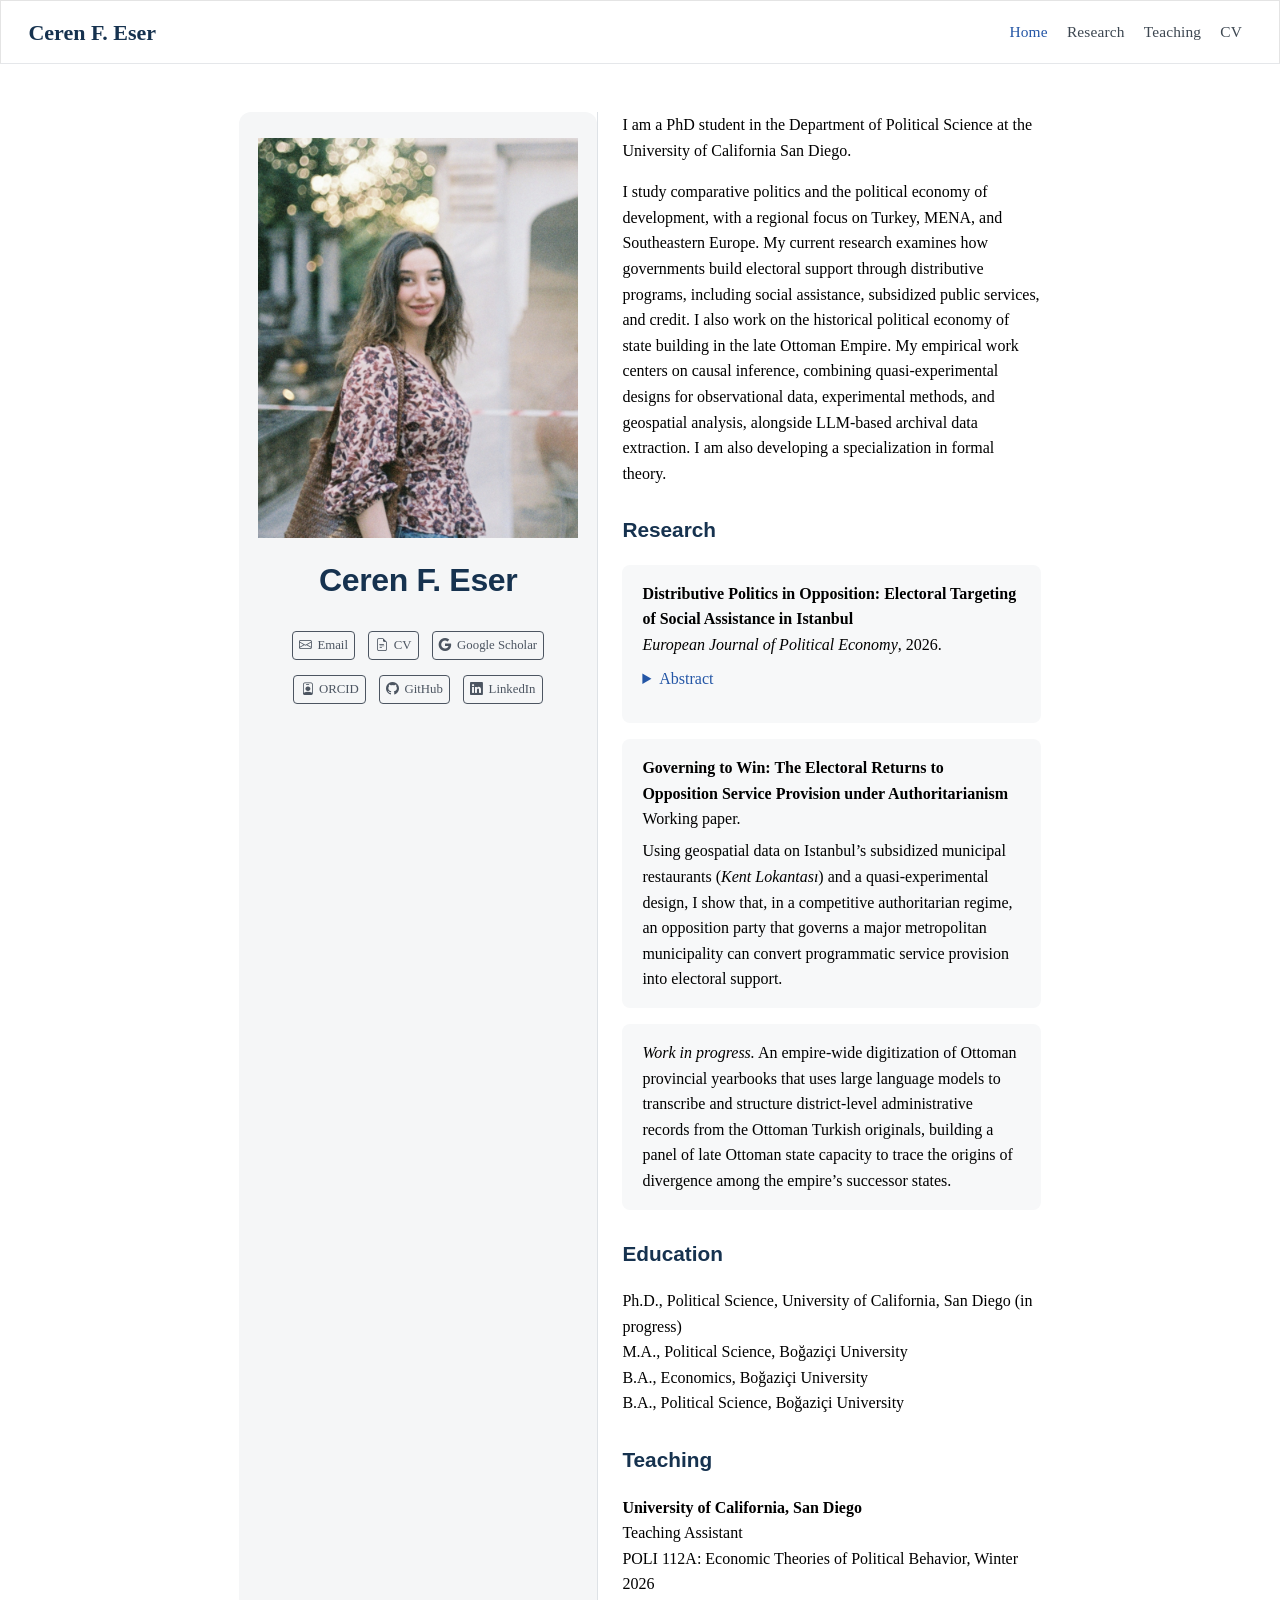
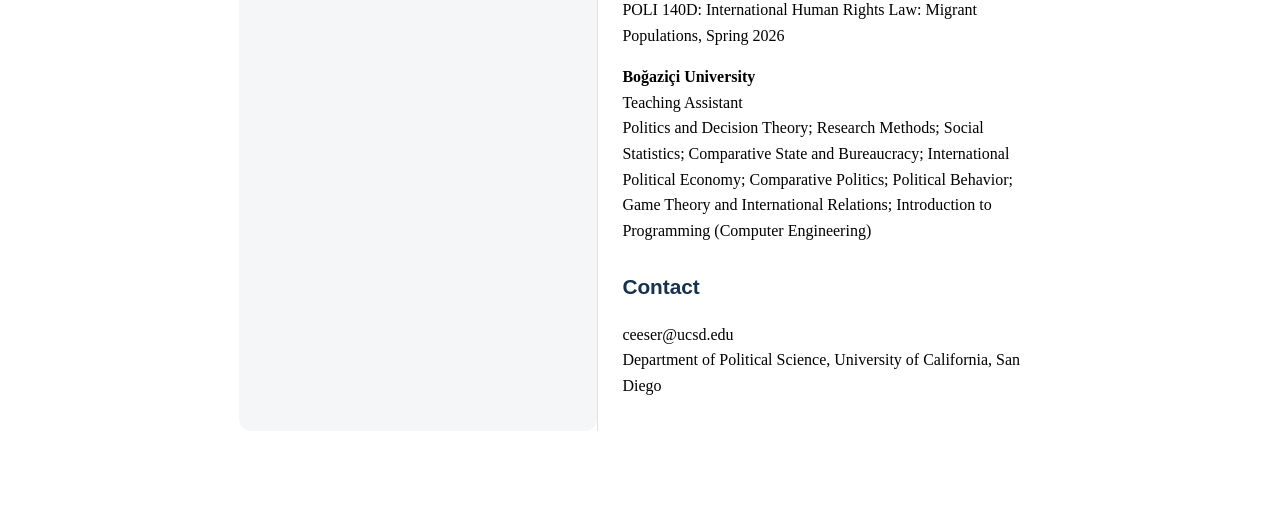
==== commit 7b09b9a3: "Add files via upload" ====
--- a/index.html
+++ b/index.html
@@ -2557,7 +2557,7 @@
 <!-- main -->
 <div class="quarto-about-trestles">
   <div class="about-entity">
-    <img role="img" src="[data-uri]